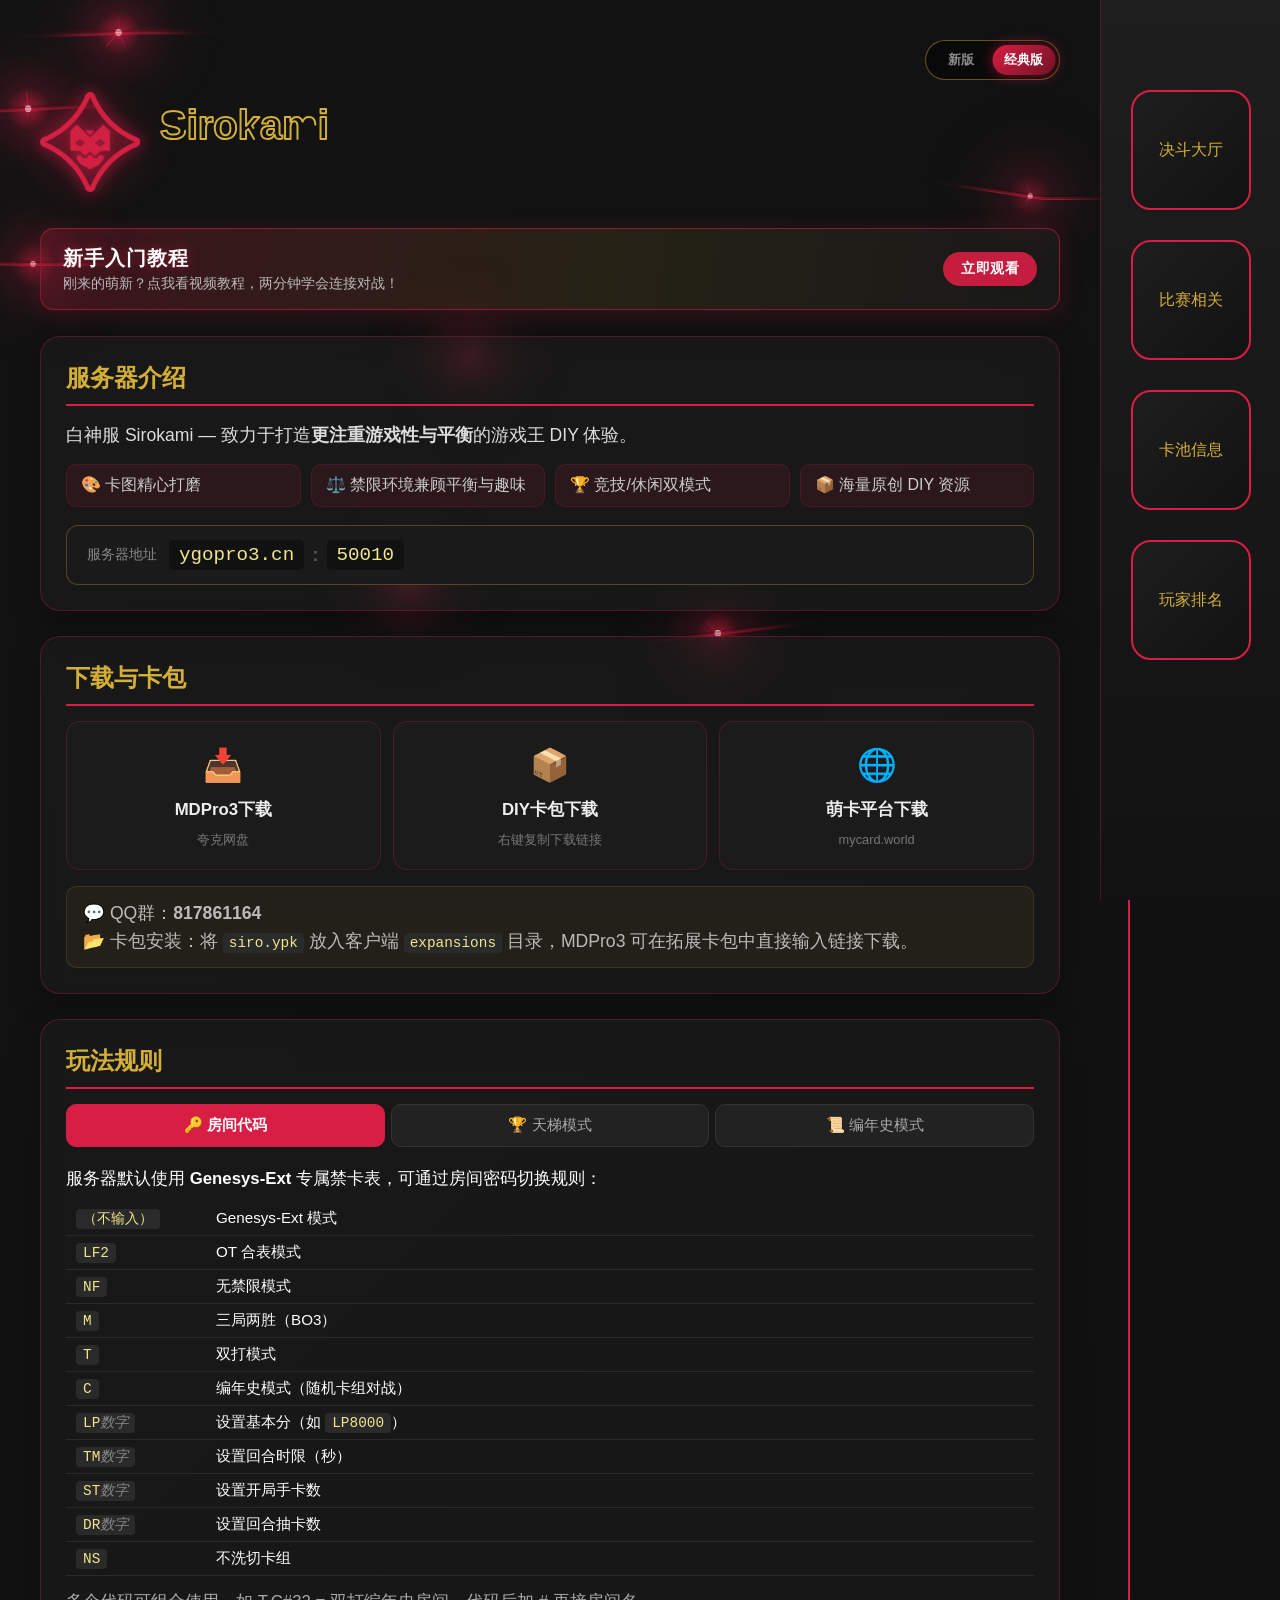
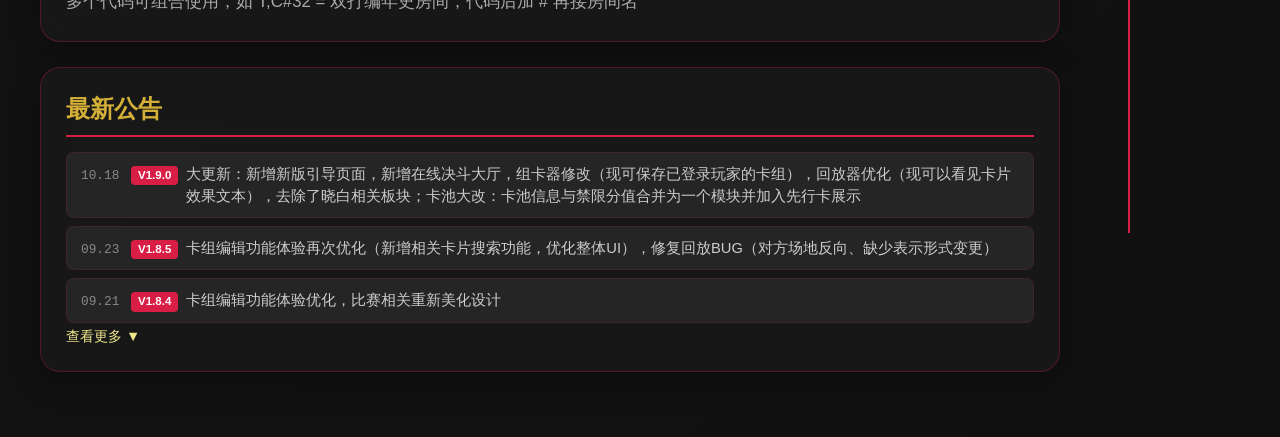
==== index.html @ faa7c717 "fix(新版官网): 手机端「组卡」回到骰子5的正中间 + 关闭组卡模式回到上一页 + 电脑端组卡画面错位 ① 手机端骰子5（css/next.css）    旧规则在 ≤768px 把布局改成 2×" ====
<!DOCTYPE html>
<html lang="zh-CN">
<head>
    <meta charset="UTF-8">
    <meta name="viewport" content="width=device-width, initial-scale=1.0">
    <title>白神服Sirokami - 游戏王DIY服务器</title>
    <link rel="icon" href="favicon.ico">
    <link rel="stylesheet" href="css/style.css?v=20261022j" id="css-style">
    <link rel="stylesheet" href="css/card-pool-info.css?v=20261023k" id="css-card-pool" media="not all">
    <link rel="stylesheet" href="css/eight-decks.css?v=20261001a" id="css-eight-decks" media="not all">
    <link rel="stylesheet" href="css/xiaobairenshe.css" id="css-xiaobai" media="not all">
    <link rel="stylesheet" href="css/new-cards.css" id="css-new-cards" media="not all">
    <link rel="stylesheet" href="css/player-ranking.css?v=20261013c" id="css-player-ranking" media="not all">
    <link rel="stylesheet" href="css/live-duels.css?v=20260920v" id="css-live-duels" media="not all">
    <link rel="stylesheet" href="css/deck-viewer.css?v=20260903a" id="css-deck-viewer">
    <link rel="stylesheet" href="css/deck-community.css?v=20260903a" id="css-deck-community" media="not all">
    <link rel="stylesheet" href="css/chronicle-decks.css?v=20260920a" id="css-chronicle-decks">
    <link rel="stylesheet" href="css/replay-viewer.css?v=20261004i" id="css-replay-viewer">
    <link rel="stylesheet" href="css/ygocdb-search.css?v=20261022i" id="css-ygocdb" media="not all">
    <style>
        body.loading {
            visibility: hidden;
        }
    </style>
    <!-- 登录/注册弹窗（套用决斗页 duel.html 那一套：登录 ⇄ 注册 两个视图 ✓）
         样式前缀加 #glModalOverlay 作用域，避免影响首页其它地方 ✓ -->
    <style>
    #glModalOverlay #glBody .de-title { font-size: 1.15rem; font-weight: 800; letter-spacing: 1px; margin-bottom: 4px;
      background: linear-gradient(135deg,#D4AF37,#FFD700); -webkit-background-clip: text; background-clip: text; color: transparent; }
    #glModalOverlay #glBody .de-sub { font-size: .78rem; color: #8d8d96; margin-bottom: 18px; }
    #glModalOverlay #glBody .de-field { margin-bottom: 12px; }
    #glModalOverlay #glBody .de-field label { display: block; font-size: .78rem; color: #a9a9b3; margin-bottom: 5px; }
    #glModalOverlay #glBody .de-field input { width: 100%; box-sizing: border-box; padding: 10px 12px; border-radius: 8px;
      border: 1px solid rgba(255,255,255,.14); background: rgba(255,255,255,.05); color: #f2eee6; font-size: .92rem; }
    #glModalOverlay #glBody .de-field input:focus { outline: none; border-color: rgba(212,175,55,.6); }
    #glModalOverlay #glBody .de-btn { width: 100%; padding: 11px 14px; border-radius: 8px; border: none; cursor: pointer;
      font-size: .95rem; font-weight: 700; letter-spacing: 1px; background: linear-gradient(135deg,#D4AF37,#FFD700); color: #1a1a2e; }
    #glModalOverlay #glBody .de-btn:disabled { opacity: .5; cursor: not-allowed; }
    #glModalOverlay #glBody .de-msg { min-height: 18px; font-size: .78rem; color: #ff9aa8; margin-top: 8px; }
    #glModalOverlay #glBody .de-msg.ok { color: #8ee6a8; }
    #glModalOverlay #glBody .de-foot { margin-top: 14px; font-size: .75rem; color: #7d7d86; text-align: center; }
    #glModalOverlay #glBody .de-foot a { color: #9ec4f0; text-decoration: none; cursor: pointer; }
    
/* ── 旧回放弹窗：手机端控制栏不横向溢出（用户反馈：进度条/按钮被切掉）──
   实测 #rpExternalBar 宽 551px，而弹窗只有 378px → 右边「下一步/加速」看不见 ✗
   改法：进度条单独一行通栏，其余（进度文字 + 上一步/播放/下一步/加速）留在原来那栏 ✓
   注：#rpExternalBar 由 js/replay-viewer.js 注入到 .replay-input-bar 里，所以两处都要放开换行 */
@media (max-width: 860px), (orientation: portrait) {
  html body .replay-input-bar { flex-wrap: wrap !important; row-gap: 6px !important; }
  html body #rpExternalBar {
    flex-wrap: wrap !important;
    width: 100% !important;
    min-width: 0 !important;
    margin-left: 0 !important;
    gap: 6px !important;
    justify-content: flex-end !important;
  }
/* rpExtPrev 推到右侧：让 4 个按钮靠右、进度条独占下一行且通栏 */
  html body #rpExternalBar { justify-content: flex-start !important; }
  html body #rpExternalBar #rpExtPrev { margin-left: auto !important; }
  html body #rpExternalBar #rpExtSeek { flex: 0 0 100% !important; width: 100% !important; min-width: 100% !important; }
  /* ⚠ 进度条还要解掉 .replay-input-bar input 的 max-width:80vw（=312px @390）
     → 不然 flex-basis 100% 也会被卡在 312，右边空一截 ✗ */
  html body #rpExternalBar #rpExtSeek { flex: 1 1 100% !important; max-width: none !important; }
  html body #rpExternalBar #rpExtInfo { order: 0 !important; margin-right: auto !important; font-size: 12px !important; min-width: 0 !important; }
  html body #rpExternalBar .rp-ext-btn { padding: 6px 11px !important; font-size: 12.5px !important; }
  html body #rpExternalBar #rpExtSeek {
    order: 9 !important;
    flex: 0 0 100% !important;
    width: 100% !important;
    min-width: 0 !important;
    margin: 0 !important;
  }
}

/* 更窄的手机（≤480px）：进度文字让位，保证 4 个按钮能在一行排完 */
@media (max-width: 480px) {
  html body #rpExternalBar #rpExtInfo { display: none !important; }
  html body #rpExternalBar .rp-ext-btn { padding: 6px 9px !important; font-size: 12px !important; }
}
</style>
</head>
<body class="loading">
    <canvas id="bgCanvas"></canvas>

    <!-- ═══════════════════════════════════════════════════════
         INTRO 黑屏遮罩（仅桌面端，动画结束后移除）
         ═══════════════════════════════════════════════════════ -->
    <div id="intro-overlay"></div>

    <!-- ═══════════════════════════════════════════════════════
         SECTION: 主页
         ═══════════════════════════════════════════════════════ -->
    <section id="section-main" class="content-section active">
        <div class="main-content">
            <!-- 版本切换滑块（与新版 next.html 右上角「新版/经典版」完全同款、同顺序）
                 新版页：新版(高亮=当前) | 经典版(可点)
                 本页　：新版(可点 → next.html) | 经典版(高亮=当前)，滑块靠右 -->
            <div class="ver-switch-bar">
                <div class="nx-version" data-v="classic" role="tablist" aria-label="界面版本">
                    <span class="nx-version-thumb"></span>
                    <a class="nx-version-btn" href="next.html" role="tab" title="切换到新版引导页面">新版</a>
                    <span class="nx-version-btn is-active" role="tab" aria-selected="true">经典版</span>
                </div>
            </div>

            <div class="logo-container">
                <img src="logo.png" class="logo-img" alt="LOGO" loading="lazy">
                <div class="server-title">
                    <h1>Sirokami</h1>
                    <p>欢迎在此享受真正的游戏王决斗</p>
                </div>
            </div>

            <!-- 新手入门教程 醒目入口 -->
            <a class="tutorial-banner" href="https://www.bilibili.com/video/BV1SaTn64EuS" target="_blank" rel="noopener">
                <span class="tutorial-body">
                    <span class="tutorial-title">新手入门教程</span>
                    <span class="tutorial-sub">刚来的萌新？点我看视频教程，两分钟学会连接对战！</span>
                </span>
                <span class="tutorial-go">立即观看</span>
            </a>

            <div class="section">
                <h2>服务器介绍</h2>
                <p class="server-desc">
                    白神服 Sirokami — 致力于打造<strong>更注重游戏性与平衡</strong>的游戏王 DIY 体验。
                </p>
                <div class="server-features">
                    <div class="feature-item">🎨 卡图精心打磨</div>
                    <div class="feature-item">⚖️ 禁限环境兼顾平衡与趣味</div>
                    <div class="feature-item">🏆 竞技/休闲双模式</div>
                    <div class="feature-item">📦 海量原创 DIY 资源</div>
                </div>
                <div class="server-address">
                    <span class="addr-label">服务器地址</span>
                    <code>ygopro3.cn</code>
                    <span class="addr-sep">:</span>
                    <code>50010</code>
                </div>
            </div>

            <div class="section">
                <h2 id="sec-download">下载与卡包</h2>
                <div class="download-grid">
                    <a href="https://pan.quark.cn/s/ca2e4e7a8c63#/list/share" class="download-card" target="_blank">
                        <span class="download-icon">📥</span>
                        <span class="download-title">MDPro3下载</span>
                        <span class="download-hint">夸克网盘</span>
                    </a>
                    <a href="https://api.ygopro3.cn/file/siro.ypk" class="download-card" target="_blank">
                        <span class="download-icon">📦</span>
                        <span class="download-title">DIY卡包下载</span>
                        <span class="download-hint">右键复制下载链接</span>
                    </a>
                    <a href="https://mycard.world/" class="download-card" target="_blank">
                        <span class="download-icon">🌐</span>
                        <span class="download-title">萌卡平台下载</span>
                        <span class="download-hint">mycard.world</span>
                    </a>
                </div>
                <div class="download-install">
                    <p>💬 QQ群：<strong>817861164</strong></p>
                    <p>📂 卡包安装：将 <code>siro.ypk</code> 放入客户端 <code>expansions</code> 目录，MDPro3 可在拓展卡包中直接输入链接下载。</p>
                </div>
            </div>

            <div class="section">
                <h2>玩法规则</h2>
                <div class="rules-tabs">
                    <button class="rules-tab active" data-tab="tab-roomcode">🔑 房间代码</button>
                    <button class="rules-tab" data-tab="tab-ladder">🏆 天梯模式</button>
                    <button class="rules-tab" data-tab="tab-chronicle">📜 编年史模式</button>
                </div>

                <!-- 房间代码 -->
                <div class="rules-panel active" id="tab-roomcode">
                    <p>服务器默认使用 <strong>Genesys-Ext</strong> 专属禁卡表，可通过房间密码切换规则：</p>
                    <table class="code-table">
                        <tr><td><code>（不输入）</code></td><td>Genesys-Ext 模式</td></tr>
                        <tr><td><code>LF2</code></td><td>OT 合表模式</td></tr>
                        <tr><td><code>NF</code></td><td>无禁限模式</td></tr>
                        <tr><td><code>M</code></td><td>三局两胜（BO3）</td></tr>
                        <tr><td><code>T</code></td><td>双打模式</td></tr>
                        <tr><td><code>C</code></td><td>编年史模式（随机卡组对战）</td></tr>
                        <tr><td><code>LP<span class="param">数字</span></code></td><td>设置基本分（如 <code>LP8000</code>）</td></tr>
                        <tr><td><code>TM<span class="param">数字</span></code></td><td>设置回合时限（秒）</td></tr>
                        <tr><td><code>ST<span class="param">数字</span></code></td><td>设置开局手卡数</td></tr>
                        <tr><td><code>DR<span class="param">数字</span></code></td><td>设置回合抽卡数</td></tr>
                        <tr><td><code>NS</code></td><td>不洗切卡组</td></tr>
                    </table>
                    <p style="margin-top:12px;color:#aaa;">多个代码可组合使用，如 <code>T,C#32</code> = 双打编年史房间，代码后加 <code>#</code> 再接房间名</p>
                </div>

                <!-- 天梯模式 -->
                <div class="rules-panel" id="tab-ladder">
                    <p><strong>怎么玩</strong>：进 <code>M#</code> 房或随机天梯房，双方登录官网账号即自动开赛</p>
                    <p><strong>计分</strong>：胜 <strong>+10</strong>（对手分高最多再 +5）、平 <strong>+5</strong>、负 <strong>+0</strong>、每日首胜 <strong>+2</strong>；需双方已登录、非同一账号 / 同 IP 才计分</p>
                    <p><strong>投降</strong>：当天第 N 次投降扣 N 分（最多 -10），次日重置</p>
                    <p><strong>上榜</strong>：打完 5 场定级赛即可进榜；段位按活跃玩家百分比（巅峰 / 大师 8% / 钻石 18% / 黄金 35% / 白银 60%）；每赛季积分 ≥150 可投稿 DIY</p>
                    <p>房间内指令：</p>
                    <table class="code-table">
                        <tr><td><code>/register 用户名 密码 显示名</code></td><td>注册新账号（首次）</td></tr>
                        <tr><td><code>/login 用户名 密码</code></td><td>登录已有账号</td></tr>
                        <tr><td><code>/rating</code></td><td>查看自己积分</td></tr>
                        <tr><td><code>/rating 玩家名</code></td><td>查看指定玩家积分</td></tr>
                        <tr><td><code>/ladder</code></td><td>查看天梯排行榜</td></tr>
                        <tr><td><code>/winnerdeck 玩家名</code></td><td>查看该玩家天梯胜者卡组</td></tr>
                    </table>
                </div>

                <!-- C模式·编年史 -->
                <div class="rules-panel" id="tab-chronicle">
                    <p>房间代码 <code>C</code>，服务器为双方<strong>随机分配卡组</strong>，展开公平的即兴对决</p>
                    <p>🎴 双方各获得<strong>不同</strong>的随机卡组，就位后<strong>直接开始</strong>对战</p>
                    <p>📊 每张卡片设有<strong>分值</strong>，卡组总分 ≤ 100 分，确保对局相对平衡</p>
                    <p>📚 卡组池由策划组<strong>精心挑选</strong>，持续更新中，欢迎投稿</p>
                    <div class="chronicle-decks-box">
                        <button class="chronicle-decks-open" id="chronicleDecksOpen" type="button">卡组列表</button>
                    </div>
                </div>
            </div>

            <div class="section">
                <h2>最新公告</h2>
                <div class="announcement-box">
                    <div class="announcement-item"><span class="ann-date">10.18</span><span class="ann-badge">V1.9.0</span><span class="ann-text">大更新：新增新版引导页面，新增在线决斗大厅，组卡器修改（现可保存已登录玩家的卡组），回放器优化（现可以看见卡片效果文本），去除了晓白相关板块；卡池大改：卡池信息与禁限分值合并为一个模块并加入先行卡展示</span></div>
                    <div class="announcement-item"><span class="ann-date">09.23</span><span class="ann-badge">V1.8.5</span><span class="ann-text">卡组编辑功能体验再次优化（新增相关卡片搜索功能，优化整体UI），修复回放BUG（对方场地反向、缺少表示形式变更）</span></div>
                    <div class="announcement-item"><span class="ann-date">09.21</span><span class="ann-badge">V1.8.4</span><span class="ann-text">卡组编辑功能体验优化，比赛相关重新美化设计</span></div>
                    <div class="announcement-item"><span class="ann-date">09.20</span><span class="ann-badge">V1.8.3</span><span class="ann-text">编年史卡组池界面美化（按首字母分组排列并可一键定位、支持搜索卡组名、投稿卡组突出显示卡组名）</span></div>
                    <div class="announcement-item"><span class="ann-date">09.20</span><span class="ann-badge">V1.8.2</span><span class="ann-text">回放功能优化（修复守备显示，优化卡牌移动显示，新增攻守数值，新增召唤法独立动画，新增攻击特效）</span></div>
                    <div class="announcement-item"><span class="ann-date">09.09</span><span class="ann-badge">V1.8.1</span><span class="ann-text">回放体验更新：修复部分回放里双方名字左右显示反了、回放窗口偶尔样式错乱；新增回合数显示、被打时画面闪红与伤害数字（如 -3000）、盖放陷阱发动会自动翻开、召唤光环、攻击箭头提示（打玩家时箭头指向对方手卡）</span></div>
                    <div class="announcement-item"><span class="ann-date">09.09</span><span class="ann-badge">V1.8.0</span><span class="ann-text">回放系统上线：天梯/对战记录的回放码旁新增「▶ 回放」按钮，点击直接弹窗播放整场对局——完整场地还原（怪兽/魔陷/手牌/墓地/卡组/额外卡组/除外/共用额外怪兽区）、全程动画（移动滑行、召唤光环、发效果闪光、翻开盖卡、破坏粒子、受伤闪红、阶段横幅、攻击箭头标记）、对局日志与播放控制（暂停/倍速/进度条）</span></div>
                    <div class="announcement-item"><span class="ann-date">09.05</span><span class="ann-badge">V1.7.3</span><span class="ann-text">官网新增组卡模式（卡池信息页），筛选分值（-1 筛禁卡）；修复卡池信息页统计，卡片数量仅计 DIY 卡并随搜索/筛选实时更新</span></div>
                    <div class="announcement-item"><span class="ann-date">09.03</span><span class="ann-badge">V1.7.2</span><span class="ann-text">主页新增教程视频入口，优化个人主页，新增卡组总分展示，玩家排名可点击查看对局记录</span></div>
                    <div class="announcement-item"><span class="ann-date">09.01</span><span class="ann-badge">V1.7.1</span><span class="ann-text">编年史模式新增「卡组列表」；个人中心可自选称号展示；卡池信息新增官方卡查询，支持译名切换；卡组悬停可查看官方卡效果</span></div>
                    <div class="announcement-item"><span class="ann-date">08.07</span><span class="ann-badge">V1.7.0</span><span class="ann-text">玩家论坛上线：四大分区（休闲杂谈/卡片反馈/卡组分享/答疑解忧），支持卡组嵌入+卡片嵌入+表情包，账号登录系统（注册在游戏内），个人中心（修改头像/显示名/我的发帖），全局搜索/标签/浏览量/置顶/点赞</span></div>
                    <div class="announcement-item"><span class="ann-date">08.06</span><span class="ann-badge">V1.6.2</span><span class="ann-text">全局卡组查看器：桌面端拖拽 .ydk 文件 / 粘贴卡组码即可查看卡组详情，手机端识别剪贴板卡组码，胜者卡组新增一键下载 .ydk 文件</span></div>
                    <div class="announcement-item"><span class="ann-date">08.03</span><span class="ann-badge">V1.6.1</span><span class="ann-text">天梯卡组禁限分数角标 + DIY角标，卡图悬停/触摸显示效果文本，卡池筛选补充装备魔法，修复异画卡分数不显示，移动端适配</span></div>
                    <div class="announcement-item"><span class="ann-date">07.20</span><span class="ann-badge">V1.6.0</span><span class="ann-text">主站首页大更新：服务器介绍/下载卡片重设计，玩法规则三 Tab 切换（房间代码·天梯模式·编年史模式），公告板时间线卡片化，CDB 数据 gzip 压缩加载加速</span></div>
                    <div class="announcement-item"><span class="ann-date">07.08</span><span class="ann-badge">V1.5.0</span><span class="ann-text">主站「服务器对局」上线，可实时查看当前所有对局（房间号/玩家/LP/卡组），管理员支持全服喊话、死三倒计时、关闭房间，修复ChallongeJoinHandler导致第二人进房变观战的bug</span></div>
                    <div class="announcement-item"><span class="ann-date">07.05</span><span class="ann-badge">V1.4.0</span><span class="ann-text">D#比赛房落地，对接Tabulator排表系统，主站「比赛相关」板块上线（支持单淘/瑞士轮对阵图与实时排名），ELO积分系统重构</span></div>
                    <div class="announcement-item"><span class="ann-date">06.29</span><span class="ann-badge">V1.3.2</span><span class="ann-text">新卡列表最新一期卡图叠加logo标记，灵摆卡自动识别偏移</span></div>
                    <div class="announcement-item"><span class="ann-date">06.25</span><span class="ann-badge">V1.3.1</span><span class="ann-text">天梯胜者卡组查询，卡片使用率胜率统计，同名异画卡数据合并，手机端适配优化</span></div>
                    <div class="announcement-item"><span class="ann-date">06.25</span><span class="ann-badge">V1.3.0</span><span class="ann-text">新增账号登录系统，M#比赛房ELO天梯积分制，主站「玩家排名」板块上线</span></div>
                    <div class="announcement-item"><span class="ann-date">06.22</span><span class="ann-badge">V1.2.0</span><span class="ann-text">移动端全面优化（布局/性能/交互），桌面端新增入场动画，卡包部署流程改进</span></div>
                    <div class="announcement-item"><span class="ann-date">06.10</span><span class="ann-badge">V1.1.1</span><span class="ann-text">UI美化，滑动优化，卡池内新增新卡列表</span></div>
                    <div class="announcement-item"><span class="ann-date">06.09</span><span class="ann-badge">V1.1.0</span><span class="ann-text">优化整体框架，"主轴评分"替换为"晓白相关"</span></div>
                    <div class="announcement-item"><span class="ann-date">05.14</span><span class="ann-badge">V1.0.6</span><span class="ann-text">优化主页样式，优化卡池信息加载逻辑</span></div>
                    <div class="announcement-item"><span class="ann-date">05.12</span><span class="ann-badge">V1.0.5</span><span class="ann-text">完全优化卡池信息页面</span></div>
                    <div class="announcement-item"><span class="ann-date">05.11</span><span class="ann-badge">V1.0.4</span><span class="ann-text">修复连接怪兽守备力显示错误</span></div>
                    <div class="announcement-item"><span class="ann-date">05.11</span><span class="ann-badge">V1.0.3</span><span class="ann-text">修复"？"攻守时显示错误</span></div>
                    <div class="announcement-item"><span class="ann-date">05.08</span><span class="ann-badge">V1.0.2</span><span class="ann-text">新增卡池展示</span></div>
                    <div class="announcement-item"><span class="ann-date">04.25</span><span class="ann-badge">V1.0.1</span><span class="ann-text">新增禁卡表去重，不再显示重复卡</span></div>
                    <div class="announcement-item"><span class="ann-date">04.22</span><span class="ann-badge">V1.0.0</span><span class="ann-text">白神服 Sirokami 正式上线</span></div>
                </div>
                <div class="announcement-toggle">查看更多 ▼</div>
                <div class="announcement-close">收起 ▲</div>
            </div>
        </div>

        <!-- 编年史卡组列表弹窗 -->
        <div class="chronicle-overlay" id="chronicleOverlay">
            <div class="chronicle-modal">
                <button class="chronicle-close" id="chronicleModalClose" title="关闭">×</button>
                <h2>📚 编年史卡组池</h2>
                <div class="chronicle-modal-body" id="chronicleModalBody"><div class="loading-hint">加载中...</div></div>
            </div>
        </div>
    </section>


    <!-- ═══════════════════════════════════════════════════════
         SECTION: 卡池信息
         ═══════════════════════════════════════════════════════ -->
    <section id="section-card-pool" class="content-section">
        <button class="back-btn" onclick="showSection('section-main')">← 返回主页</button>
        <div class="title">🎴 卡池信息 <span class="pool-title-sub">DIY · 先行 · 官方 全卡池</span></div>

        <!-- 来源筛选（不选「全部」以外就是只看该来源）+ 排序 + 官方译名查询
             ⚠ 原来这里是「DIY 卡池 / 官方卡查询」两个模式按钮（两个池子来回切），
                现在合成一个池子，官方/先行只作为「来源」筛选条件 ✓ -->
        <div class="pool-topbar">
            <div class="pool-source-bar">
                <span class="pool-source-label">来源</span>
                <div class="pool-mode-switch" id="poolSourceSwitch">
                    <button class="pool-mode-btn active" data-src="all" title="三种来源一起显示">全部</button>
                    <button class="pool-mode-btn" data-src="diy" title="白神服原创 DIY 卡">🎴 DIY</button>
                    <button class="pool-mode-btn" data-src="pre" title="官方还没正式出的先行卡（已正式出过的先行版会自动隐藏，只保留官方版）">🆕 先行</button>
                    <button class="pool-mode-btn" data-src="ocg" title="官方卡表（OCG/TCG）">📘 官方</button>
                </div>
            </div>
            <div class="pool-topbar-right">
                <label class="pool-sort-wrap">排序
                    <select id="poolSort">
                        <option value="default">默认（类型/等级）</option>
                        <option value="scoreDesc">分值 高→低</option>
                        <option value="scoreAsc">分值 低→高</option>
                        <option value="atkDesc">攻击力 高→低</option>
                        <option value="levelDesc">等级 高→低</option>
                        <option value="idAsc">卡号 小→大</option>
                    </select>
                </label>
                <button class="pool-ygocdb-btn" id="poolYgocdbBtn" title="查官方卡的多套译名（数据来源：百鸽 ygocdb）">🔍 官方译名查询</button>
            </div>
        </div>

        <!-- 组卡模式入口（独立按钮，开启后进入三栏布局） -->
        <div class="deck-builder-top">
            <button class="deck-builder-toggle" id="deckBuilderToggle">🛠 组卡模式</button>
        </div>

        <!-- ═══ 组卡模式三栏布局（全屏重排，开启时显示）═══ -->
        <div class="db-layout" id="dbLayout" style="display:none;">
            <!-- 左栏：点卡详情 + 加入按钮 -->
            <div class="db-col db-col-left">
                <div class="db-panel db-detail-panel">
                    <div class="db-panel-title">📖 卡片详情</div>
                    <div class="db-detail-body" id="dbDetailBody">
                        <div class="db-detail-empty">点击右侧卡片查看详情<br><br>点击下方按钮加入卡组</div>
                    </div>
                </div>
            </div>

            <!-- 中栏：卡组编辑（复用 deckBuilderPanel） -->
            <div class="db-col db-col-mid">
                <div class="deck-builder-panel" id="deckBuilderPanel">
                    <div class="db-header">
                        <div class="db-title">🛠 我的卡组</div>
                        <div class="db-actions">
                            <span class="db-score" id="dbScore">总分：0/100</span>
                            <button class="db-btn db-btn-gold" id="dbHighScore" title="高亮卡组中 8 分及以上的卡">查询高分卡</button>
                            <button class="db-btn" id="dbSort">排序</button>
                            <button class="db-btn" id="dbImport">导入</button>
                            <button class="db-btn" id="dbCopy">复制</button>
                            <button class="db-btn" id="dbDownload">下载 ydk</button>
                            <button class="db-btn db-btn-gold" id="dbSaveCloud" title="把当前卡组保存到你的账号（服务器），换电脑/手机也在">☁ 保存到账号</button>
                            <button class="db-btn" id="dbLoadCloud" title="读取账号里保存的卡组">☁ 读取账号卡组</button>
                            <button class="db-btn db-danger" id="dbDelCloud" title="删除账号里保存的卡组">删除</button>
                            <button class="db-btn db-danger" id="dbClear" title="清空卡组">清空</button>
                        </div>
                    </div>
                    <div class="db-section" id="dbMain">
                        <div class="db-section-title">主卡组 <span class="db-count" id="dbMainCount">0</span>/60</div>
                        <div class="db-cards" id="dbMainCards"></div>
                    </div>
                    <div class="db-section" id="dbExtra">
                        <div class="db-section-title">额外卡组 <span class="db-count" id="dbExtraCount">0</span>/15</div>
                        <div class="db-cards" id="dbExtraCards"></div>
                    </div>
                    <div class="db-section" id="dbSide">
                        <div class="db-section-title">副卡组 <span class="db-count" id="dbSideCount">0</span>/15</div>
                        <div class="db-cards" id="dbSideCards"></div>
                    </div>
                </div>
            </div>

            <!-- 右栏：搜卡（搜索 + 卡图网格，一行5张滚动） -->
            <div class="db-col db-col-right">
                <div class="db-panel db-search-panel">
                    <div class="db-panel-title">🔎 搜卡</div>
                    <div class="db-search-box">
                        <input type="text" class="db-search-input" id="dbSearchInput"
                            placeholder="搜索卡名 / ID / 效果..." autocomplete="off">
                        <div class="db-filter-toggle-row">
                            <button class="db-filter-toggle" id="dbFilterToggle">⚙ 筛选 <span class="db-filter-count" id="dbFilterCount"></span></button>
                            <button class="db-common-btn" id="dbCommonBtn" type="button" title="只看常用卡（手坑/泛用魔法陷阱等）">★ 常用卡</button>
                            <button class="db-filter-clear" id="dbFilterClear" title="清空全部筛选与「相关卡片」">清空</button>
                        </div>
                        <div class="db-adv-filters" id="dbAdvFilters">
                            <div class="db-af-group db-af-wide">
                                <div class="db-af-label">类型</div>
                                <div class="db-af-chips" id="dbFilterTypes"></div>
                            </div>
                            <div class="db-af-group db-af-wide">
                                <div class="db-af-label">怪兽</div>
                                <div class="db-af-chips" id="dbFilterMonsterSub"></div>
                            </div>
                            <div class="db-af-group db-af-wide">
                                <div class="db-af-label">魔法</div>
                                <div class="db-af-chips" id="dbFilterSpellSub"></div>
                            </div>
                            <div class="db-af-group db-af-wide">
                                <div class="db-af-label">陷阱</div>
                                <div class="db-af-chips" id="dbFilterTrapSub"></div>
                            </div>
                            <div class="db-af-group">
                                <div class="db-af-label">星级</div>
                                <input type="number" class="db-af-input" id="dbFLevelMin" placeholder="最小" min="0" max="13">
                                <span class="db-af-sep">~</span>
                                <input type="number" class="db-af-input" id="dbFLevelMax" placeholder="最大" min="0" max="13">
                            </div>
                            <div class="db-af-group">
                                <div class="db-af-label">攻击力</div>
                                <input type="number" class="db-af-input" id="dbFAtkMin" placeholder="最小">
                                <span class="db-af-sep">~</span>
                                <input type="number" class="db-af-input" id="dbFAtkMax" placeholder="最大">
                            </div>
                            <div class="db-af-group">
                                <div class="db-af-label">守备力</div>
                                <input type="number" class="db-af-input" id="dbFDefMin" placeholder="最小">
                                <span class="db-af-sep">~</span>
                                <input type="number" class="db-af-input" id="dbFDefMax" placeholder="最大">
                            </div>
                            <div class="db-af-group">
                                <div class="db-af-label">分值</div>
                                <input type="number" class="db-af-input" id="dbFScoreMin" placeholder="最小">
                                <span class="db-af-sep">~</span>
                                <input type="number" class="db-af-input" id="dbFScoreMax" placeholder="最大">
                                <span class="db-af-hint">-1 = 禁卡</span>
                            </div>
                            <div class="db-af-group db-af-wide">
                                <div class="db-af-label">属性</div>
                                <div class="db-af-chips" id="dbFilterAttr"></div>
                            </div>
                            <div class="db-af-group db-af-wide">
                                <div class="db-af-label">种族</div>
                                <div class="db-af-chips" id="dbFilterRace"></div>
                            </div>
                        </div>
                    </div>
                    <div class="db-grid-wrap">
                        <div class="db-grid" id="dbGrid"></div>
                        <div class="db-grid-tip" id="dbGridTip"></div>
                    </div>
                </div>
            </div>
        </div>

        <!-- 官方卡译名选择：已移入「🔍 官方译名查询」弹窗内（见 js/ygocdb-search.js） -->

        <div class="stats" id="stats" style="display:none">
            <div class="stat-item">总卡牌数 <div class="num" id="total">0</div></div>
            <div class="stat-item">怪兽卡 <div class="num" id="monster">0</div></div>
            <div class="stat-item">魔法卡 <div class="num" id="totalSpell">0</div></div>
            <div class="stat-item">陷阱卡 <div class="num" id="totalTrap">0</div></div>
        </div>

        <div class="search-filter-container" style="display:none">
            <div class="search-wrapper">
                <input type="text" class="search" id="search" placeholder="搜索卡名 / ID / 效果...">
            </div>
            <div class="multi-filter-group">
                <div class="filter-collapse-item">
                    <div class="filter-collapse-header">卡片种类</div>
                    <div class="filter-collapse-content">
                        <div id="filterTypeContainer" class="filter-row"></div>
                    </div>
                </div>
                <div class="filter-collapse-item">
                    <div class="filter-collapse-header">属性</div>
                    <div class="filter-collapse-content">
                        <div id="filterAttributeContainer" class="filter-row"></div>
                    </div>
                </div>
                <div class="filter-collapse-item">
                    <div class="filter-collapse-header">种族</div>
                    <div class="filter-collapse-content">
                        <div id="filterRaceContainer" class="filter-row"></div>
                    </div>
                </div>
                <div class="filter-collapse-item">
                    <div class="filter-collapse-header">等级/攻防</div>
                    <div class="filter-collapse-content">
                        <div class="range-filter-group">
                            <div class="range-item">
                                <label>等级</label>
                                <input type="number" min="0" id="levelMin" placeholder="最低">
                                <span>~</span>
                                <input type="number" min="0" id="levelMax" placeholder="最高">
                            </div>
                            <div class="range-item">
                                <label>攻击力</label>
                                <input type="number" min="-2" id="atkMin" placeholder="最低">
                                <span>~</span>
                                <input type="number" min="-2" id="atkMax" placeholder="最高">
                            </div>
                            <div class="range-item">
                                <label>守备力</label>
                                <input type="number" min="-2" id="defMin" placeholder="最低">
                                <span>~</span>
                                <input type="number" min="-2" id="defMax" placeholder="最高">
                            </div>
                        </div>
                    </div>
                </div>
                <div class="filter-collapse-item">
                    <div class="filter-collapse-header">禁限规制</div>
                    <div class="filter-collapse-content">
                        <div id="filterLimitContainer" class="filter-row"></div>
                        <div class="pool-filter-hint">不选 = 不限（含卡池外的卡）；「禁」= 禁止使用</div>
                    </div>
                </div>
                <div class="filter-collapse-item">
                    <div class="filter-collapse-header">分值（Genesys）</div>
                    <div class="filter-collapse-content">
                        <div class="range-filter-group">
                            <div class="range-item">
                                <label>分值</label>
                                <input type="number" min="0" id="scoreMin" placeholder="最低">
                                <span>~</span>
                                <input type="number" min="0" id="scoreMax" placeholder="最高">
                            </div>
                        </div>
                    </div>
                </div>
                <button class="reset-filter-btn" id="resetFilterBtn">重置所有筛选</button>
            </div>
        </div>

        <div id="cardContainer" class="card-grid">
            <div class="loading-tip">正在加载卡牌数据，请稍候...</div>
        </div>

        <div id="pagination" style="display:none;"></div>
    </section>

    <!-- ═══════════════════════════════════════════════════════
         SECTION: 八强卡组
         ═══════════════════════════════════════════════════════ -->
    <section id="section-eight-decks" class="content-section">
        <button class="back-btn" onclick="showSection('section-main')">← 返回主页</button>

        <!-- 右上角：原八强卡组入口按钮（仿新卡列表 placement） -->
        <button class="old-decks-trigger" id="oldDecksTrigger" title="历届八强">📋 历届八强</button>
        <!-- 右上角：服务器对局（仿新卡列表 placement） -->
        <button class="live-duels-trigger" id="liveDuelsTrigger">⚡ 当前对局</button>

        <h1 class="page-title">比赛相关</h1>
        <div class="red-line"></div>

        <!-- 赛事切换滑块：左=瑞士轮，右=淘汰赛 -->
        <div class="tourney-switch" id="tourneySwitch">
            <span class="tourney-switch-thumb" id="tourneyThumb"></span>
            <button class="tourney-switch-btn is-active" type="button" data-slot="swiss">瑞士轮</button>
            <button class="tourney-switch-btn" type="button" data-slot="elim">淘汰赛</button>
        </div>

        <!-- 比赛信息栏 -->
        <div id="tournamentHeader" class="tournament-header" style="display:none;">
            <span id="tourneyName"></span>
            <span id="tourneyRule" class="badge rule-badge"></span>
            <span id="tourneyStatus" class="badge status-badge"></span>
        </div>

        <!-- 主体：比赛数据动态渲染 -->
        <div class="tournament-main" id="tournamentMain">
            <div class="loading-hint">加载比赛数据中...</div>
        </div>

        <!-- 原八强卡组 modal（点击右上角按钮打开） -->
        <div class="old-decks-overlay" id="oldDecksOverlay">
            <div class="old-decks-modal" id="oldDecksModal">
                <!-- 顶部吸顶栏：筛选(左) + 关闭(右)，同一高度对齐 -->
                <div class="old-decks-topbar">
                    <button class="old-decks-close filter-float-btn" id="filterFloatBtn" title="筛选赛事">☰</button>
                    <h2>历届八强</h2>
                    <button class="old-decks-close" id="oldDecksClose" title="关闭">×</button>
                </div>
                <div class="old-decks-body">
                    <div class="filter-panel old-filter-panel">
                        <h3>赛事列表</h3>
                        <div id="buttonContainer"></div>
                    </div>
                    <div class="container old-container" id="oldContainer">加载中...</div>
                </div>
                <div class="filter-mask" id="filterMask"></div>
                <div class="filter-popup" id="filterPopup">
                    <button class="filter-close-btn" id="filterCloseBtn">×</button>
                    <h3>赛事列表</h3>
                    <div id="popupButtonContainer"></div>
                </div>
            </div>
        </div>
        <!-- 服务器对局（点击右上角按钮打开） -->
        <div class="live-duels-overlay" id="liveDuelsOverlay">
            <div class="live-duels-modal" id="liveDuelsModal">
                <div class="live-duels-header">
                    <h2>服务器实时对局</h2>
                    <span class="live-duels-count" id="liveDuelsCount">0</span>
                    <button class="live-duels-close" id="liveDuelsClose">&times;</button>
                </div>
                <div class="live-duels-admin">
                    <div id="adminLoginForm" class="admin-login-form" style="display:flex;gap:6px;align-items:center;">
                        <label for="adminUsername" style="display:none;">账号</label>
                        <input type="text" id="adminUsername" placeholder="账号" style="width:100px;">
                        <label for="adminPassword" style="display:none;">密码</label>
                        <input type="password" id="adminPassword" placeholder="密码" style="width:100px;">
                        <button class="admin-btn" id="adminLoginBtn">登录</button>
                    </div>
                    <div id="adminLoggedIn" class="admin-logged-in" style="display:none;">
                        <span class="admin-name" id="adminNameDisplay"></span>
                        <label for="adminShoutInput" style="display:none;">广播</label>
                        <input type="text" id="adminShoutInput" placeholder="输入广播消息...">
                        <button class="admin-btn" id="adminShoutBtn">广播</button>
                        <button class="admin-btn danger" id="adminLogoutBtn">退出</button>
                    </div>
                </div>
                <div class="live-duels-body" id="liveDuelsBody">
                    <div class="loading-hint">加载中...</div>
                </div>
                <div class="live-duels-toast" id="liveDuelsToast"></div>
            </div>
        </div>
    </section>

    <!-- ═══════════════════════════════════════════════════════
         SECTION: 玩家排名
         ═══════════════════════════════════════════════════════ -->
    <section id="section-player-ranking" class="content-section">
        <button class="back-btn" onclick="showSection('section-main')">← 返回主页</button>

        <div class="ranking-wrapper">
            <div class="ranking-title">🏆 玩家排名</div>
            <div class="ranking-subtitle">M#房间 & 随机匹配双方登录对局计入 · 纯正向积分 · TOP50</div>

            <div class="season-banner">
                <div class="season-header">
                    <span class="season-badge">S3</span>
                    <span class="season-title">白神服天梯第三赛季</span>
                </div>
                <div class="season-detail">
                    第二赛季已于 <strong>9月28日</strong> 结算（称号已发放）。<strong>每赛季为期一个月</strong>，S3 赛季持续至 <strong>10月31日</strong>，月末结算并发放<strong>天梯专属称号</strong>。
                    <strong>每个赛季</strong>天梯达到 <strong>150 分</strong> 即可获得该赛季的 DIY 投稿资格（积分每赛季重置，每日首胜 +2）。
                </div>
                <div class="season-tiers">
                    <span class="tier-item">🏆 S3 巅峰 <em>· 第1名</em><small>免费定制卡1张</small></span>
                    <span class="tier-item">👑 S3 大师 <em>· 前8%</em></span>
                    <span class="tier-item">💎 S3 钻石 <em>· 前18%</em></span>
                    <span class="tier-item">🥇 S3 黄金 <em>· 前35%</em></span>
                    <span class="tier-item">🥈 S3 白银 <em>· 前60%</em></span>
                    <span class="tier-item">🎖 S3 参战者 <em>· 通过定级赛</em></span>
                </div>
            </div>

            <!-- 先后手胜率（主要展示当前赛季天梯；数据来自游戏服数据库 duel_record_player.isFirst） -->
            <div class="winrate-panel" id="winratePanel" hidden>
                <div class="winrate-head">
                    <span class="winrate-title">⚖️ 先后手胜率</span>
                    <span class="winrate-note" id="winrateNote"></span>
                </div>
                <div class="winrate-season" id="winrateSeason"></div>
                <div class="winrate-scopes" id="winrateScopes"></div>
                <div class="winrate-months" id="winrateMonths"></div>
            </div>

            <div class="ranking-search">
                <input type="text" id="rankingSearchInput" placeholder="输入玩家名精确搜索...">
                <button id="rankingSearchBtn">搜索</button>
                <button id="rankingClearBtn" class="search-clear">清除</button>
                <button id="cardStatsBtn" class="search-clear">📊 卡片统计</button>
            </div>

            <table class="rank-table">
                <thead>
                    <tr>
                        <th>#</th>
                        <th>玩家</th>
                        <th>积分</th>
                        <th>战绩</th>
                        <th>胜率</th>
                        <th>场次</th>
                        <th>连胜</th>
                        <th>卡组</th>
                    </tr>
                </thead>
                <tbody id="rankTableBody">
                    <tr>
                        <td colspan="8">
                            <div class="ranking-empty">加载中...</div>
                        </td>
                    </tr>
                </tbody>
            </table>

            <div class="ranking-footer">
                数据每场M#对局结束后更新 · 仅统计双方均已登录的对局
            </div>
        </div>

        <!-- 卡组弹窗 -->
        <div class="deck-modal-overlay" id="deckModalOverlay">
            <div class="deck-modal">
                <div class="deck-modal-header">
                    <span class="deck-modal-title" id="deckModalTitle">胜者卡组</span>
                    <div class="deck-modal-actions">
                        <button class="deck-modal-dl-btn" id="deckModalDl" title="下载 .ydk 卡组文件" style="display:none;">⬇ 下载</button>
                        <button class="deck-modal-close" id="deckModalClose">&times;</button>
                    </div>
                </div>
                <div class="deck-modal-body" id="deckModalBody"></div>
            </div>
        </div>
    </section>

    <!-- ═══════════════════════════════════════════════════════
         SECTION: 晓白投票 —— 已下线（V1.9.0）
         ⚠ 只去掉了页面入口和这个占位 section；图片/样式/脚本文件都保留
            （xiaobairenshe/、xiaobaibiaoqingbao/、css/xiaobairenshe.css、
              script.js 里的 initXiaobaiModule）随时可以恢复
         ═══════════════════════════════════════════════════════ -->

    <!-- ═══════════════════════════════════════════════════════
         GLOBAL LOGIN — 全局登录框（右下角固定）
         ═══════════════════════════════════════════════════════ -->
    <div class="global-login" id="globalLogin">
        <!-- 未登录 -->
        <button class="gl-login-trigger" id="glLoginTrigger">点此登录</button>
        <!-- 已登录 -->
        <div class="gl-loggedin" id="glLoggedin" style="display:none;align-items:center;gap:8px;">
            <div class="gl-profile" id="glProfile">
                <img class="gl-avatar" id="glAvatar" src="cover.jpg" alt="头像" title="点击进入个人中心">
                <span class="gl-name" id="glName">玩家</span>
            </div>
        </div>
    </div>

    <!-- 登录弹窗 -->
    <div class="gl-modal-overlay" id="glModalOverlay">
        <div class="gl-modal">
            <div class="gl-modal-header">
                <span class="gl-modal-title">登录账号</span>
                <button class="gl-modal-close" id="glModalClose">&times;</button>
            </div>
            <div class="gl-modal-body" id="glBody"><!-- 由 js/script.js 渲染：登录 / 注册 两个视图（套用决斗页那一套） --></div>
        </div>
    </div>

    <!-- ═══════════════════════════════════════════════════════
         回放播放器 — 弹窗（不占页面分区，哪里出现回放码就在旁边弹窗播放）
         ═══════════════════════════════════════════════════════ -->
    <div class="rp-modal" id="replayModal" style="display:none;">
        <div class="rp-modal-box">
            <div class="rp-modal-head">
                <div class="replay-title">回放播放器</div>
                <button class="rp-modal-close" id="replayClose" title="关闭 (Esc)">✕</button>
            </div>

            <!-- 输入区 -->
            <div class="replay-input-bar">
                <input type="text" id="replayInput" placeholder="输入回放码，如 R#3333" autocomplete="off">
                <button id="replayLoadBtn">▶ 加载回放</button>
                <span class="replay-meta" id="replayMeta"></span>
            </div>

            <!-- 播放控制条 -->
            <div class="replay-controls" id="replayControls" style="display:none;">
                <button id="rpPlayPause" title="播放/暂停">⏸ 暂停</button>
                <button id="rpStepBack" title="上一步">⏮</button>
                <button id="rpStep" title="下一步">⏭</button>
                <span class="rp-speed-label">速度</span>
                <button class="rp-speed" data-s="0.5">0.5x</button>
                <button class="rp-speed active" data-s="1">1x</button>
                <button class="rp-speed" data-s="2">2x</button>
                <button class="rp-speed" data-s="4">4x</button>
                <input type="range" id="rpProgress" min="0" max="100" value="0" style="flex:1;">
                <span class="rp-progress-text" id="rpProgressText">0 / 0</span>
            </div>

            <!-- 主体：左场地 70% / 右日志 30% -->
            <div class="replay-main" id="replayMain" style="display:none;">
                <div class="replay-field" id="replayField">
                    <div class="rp-loading-tip" id="rpFieldTip">回放加载中...</div>
                </div>
                <div class="replay-log" id="replayLog">
                    <div class="replay-log-title">对局日志</div>
                    <div class="replay-log-body" id="replayLogBody"></div>
                </div>
            </div>
        </div>
    </div>

    <!-- ═══════════════════════════════════════════════════════
         SECTION: 玩家论坛
         ═══════════════════════════════════════════════════════ -->
    <section id="section-community" class="content-section">
        <button class="back-btn" onclick="showSection('section-main')">← 返回主页</button>
        <div class="community-wrapper" id="communityWrapper">
            <div class="community-loading">论坛加载中...</div>
        </div>
    </section>

    <!-- ═══════════════════════════════════════════════════════
         SIDEBAR — 全局侧边栏
         ═══════════════════════════════════════════════════════ -->
    <div class="sidebar" id="sidebar">
        <a class="sidebar-btn" id="duelLobbyBtn" href="lobby.html"
           style="text-decoration:none;display:flex;align-items:center;justify-content:center">决斗<span class="sb-break"></span>大厅</a>
        <div class="sidebar-btn" id="eightDecksBtn">比赛<span class="sb-break"></span>相关</div>
        <div class="sidebar-btn" id="cardPoolInfoBtn">卡池<span class="sb-break"></span>信息</div>
        <div class="sidebar-btn" id="playerRankingBtn">玩家<span class="sb-break"></span>排名</div>
        <div class="sidebar-btn" id="communityBtn">玩家<span class="sb-break"></span>论坛</div>
    </div>
    <div class="sidebar-trigger" id="sidebarTrigger"></div>

    <!-- ═══════════════════════════════════════════════════════
         SCRIPTS — 全部JS
         ═══════════════════════════════════════════════════════ -->
    <script src="js/script.js?v=20261022y"></script>
    <script src="js/card-pool-info.js?v=20261022k"></script>
    <script src="js/deck-builder.js?v=20261023l"></script>
    <script src="js/eight-decks.js?v=20261003n"></script>
    <script src="js/player-ranking.js?v=20261013b"></script>
    <script src="js/live-duels.js?v=20260920v"></script>
    <script src="js/deck-viewer.js?v=20260903b"></script>
    <script src="js/deck-community.js?v=20260908a"></script>
    <script src="js/chronicle-decks.js?v=20260919d"></script>
    <script src="js/replay-viewer.js?v=20261022m"></script>
    <script src="js/ygocdb-search.js?v=20261022e"></script>
    <script>
        // 玩法规则 Tab 切换
        document.querySelectorAll('.rules-tab').forEach(function(btn) {
            btn.addEventListener('click', function() {
                var targetId = this.getAttribute('data-tab');
                document.querySelectorAll('.rules-tab').forEach(function(b) { b.classList.remove('active'); });
                document.querySelectorAll('.rules-panel').forEach(function(p) { p.classList.remove('active'); });
                this.classList.add('active');
                document.getElementById(targetId).classList.add('active');
            });
        });
    </script>

<script>
/* PATCH(白神服): 组卡器 ↔ 账号云端卡组通道（保存/读取/删除 + ?deck= / ?new=1 参数）
   接口（站点已有 ✓）：/api/duel/decks(列表) /api/duel/deck(取一套) /api/duel/decks/upload(存) /api/duel/decks/delete(删) */
(function () {
  'use strict';
  function $(i) { return document.getElementById(i); }
  function toast(t) {
    var old = $('dbToast'); if (old && old.parentNode) old.parentNode.removeChild(old);
    var e = document.createElement('div'); e.id = 'dbToast'; e.textContent = t;
    e.style.cssText = 'position:fixed;left:50%;top:60px;transform:translateX(-50%);background:rgba(30,30,30,.95);color:#fff;padding:10px 20px;border-radius:8px;border:1px solid rgba(216,30,68,.5);z-index:100020;font-size:.85rem';
    document.body.appendChild(e); setTimeout(function () { if (e.parentNode) e.parentNode.removeChild(e); }, 2400);
  }
  function api(path, body) {
    return fetch(path, body ? { method: 'POST', headers: { 'Content-Type': 'application/json' }, body: JSON.stringify(body) }
      : { cache: 'no-store' })
      .then(function (r) { return r.json().catch(function () { return {}; }); });
  }
  function ydkOf() {
    try { if (window.DeckBuilder && window.DeckBuilder.ydkText) return window.DeckBuilder.ydkText(); } catch (e) {}
    try { if (window.DeckBuilder && window.DeckBuilder.ydk) return window.DeckBuilder.ydk(); } catch (e) {}
    return '';
  }
  function loadYdk(text) {
    try { if (window.DeckBuilder && window.DeckBuilder.loadYdkText) return window.DeckBuilder.loadYdkText(text); } catch (e) {}
    return false;
  }

  // 保存
  var b1 = $('dbSaveCloud');
  if (b1) b1.addEventListener('click', function () {
    var ydk = ydkOf();
    if (!ydk) { toast('当前卡组是空的，先加点卡'); return; }
    var name = (prompt('保存到账号，卡组名：', (window.__cloudDeckName || '')) || '').trim();
    if (!name) return;
    api('/api/duel/decks/upload', { name: name, ydk: ydk }).then(function (j) {
      if (j && j.ok) { window.__cloudDeckName = name; toast('已保存到账号：' + name + '（主' + (j.main || 0) + '/额' + (j.extra || 0) + '/副' + (j.side || 0) + '）'); }
      else toast('保存失败：' + ((j && j.error) || '未知错误'));
    }).catch(function (e) { toast('保存失败：' + e.message); });
  });

  // 读取
  var b2 = $('dbLoadCloud');
  if (b2) b2.addEventListener('click', function () {
    api('/api/duel/decks').then(function (j) {
      var names = (j && j.names) || [];
      if (!names.length) { toast('账号里还没有卡组，先点「保存到账号」'); return; }
      var pick = prompt('读取哪一套？输入序号或名字：\n' + names.map(function (n, i) { return (i + 1) + '. ' + n.replace(/\.ydk$/i, ''); }).join('\n'), '1');
      if (!pick) return;
      var idx = parseInt(pick, 10);
      var want = (!isNaN(idx) && idx >= 1 && idx <= names.length) ? names[idx - 1] : pick.trim();
      api('/api/duel/deck?name=' + encodeURIComponent(want.replace(/\.ydk$/i, ''))).then(function (d) {
        if (!d || !d.main) { toast('没读到这套卡组'); return; }
        // 服务端返回 {main,extra,side} → 拼成 ydk 文本再载入 ✓
        var txt = '#main\n' + (d.main || []).map(function (c) { return c; }).join('\n')
          + '\n#extra\n' + (d.extra || []).join('\n') + '\n!side\n' + (d.side || []).join('\n');
        var r = loadYdk(txt);
        if (r) { window.__cloudDeckName = want.replace(/\.ydk$/i, ''); toast('已读取：' + window.__cloudDeckName + '（主' + r.main + '/额' + r.extra + '/副' + r.side + '）'); }
        else toast('载入失败（组卡器未就绪）');
      });
    }).catch(function (e) { toast('读取失败：' + e.message); });
  });

  // 删除
  var b3 = $('dbDelCloud');
  if (b3) b3.addEventListener('click', function () {
    api('/api/duel/decks').then(function (j) {
      var names = (j && j.names) || [];
      if (!names.length) { toast('账号里还没有卡组'); return; }
      var pick = prompt('删除哪一套？（不可恢复）\n' + names.map(function (n, i) { return (i + 1) + '. ' + n.replace(/\.ydk$/i, ''); }).join('\n'), '1');
      if (!pick) return;
      var idx = parseInt(pick, 10);
      var want = (!isNaN(idx) && idx >= 1 && idx <= names.length) ? names[idx - 1] : pick.trim();
      if (!confirm('确定删除「' + want.replace(/\.ydk$/i, '') + '」？')) return;
      api('/api/duel/decks/delete', { name: want.replace(/\.ydk$/i, '') }).then(function (r) {
        toast(r && r.ok ? ('已删除，账号里还剩 ' + (r.remain || 0) + ' 套') : ('删除失败：' + ((r && r.error) || '')));
      });
    });
  });

  // ── 打开组卡器（大厅的「编辑 / 新建」跳过来 ✓）
  //   首页是**区块切换**（全局 showSection ✓）+ 组卡器是**模式切换**（#deckBuilderToggle ✓）
  //   上一版我只弹了个提示 ✗ 没有切页面 → 用户看到的是"变成主页" ✗（这次真的切过去 ✓）
  function openBuilder() {
    // ① 区块切换（全站通用 ✓）
    try { if (typeof showSection === 'function') showSection('section-card-pool'); } catch (e) {}
    // ② 组卡器模式：点它自己那个开关 ✓
    //    ⚠ "立刻点"时组卡器的 JS 可能还没就绪 → 点击会被忽略（实测 ✗）
    //    → 重试几次，**只在自己还没激活时点** ✓（不会点两次又关掉 ✓）
    var tries = 0;
    function tryToggle() {
      try {
        var tg = document.getElementById('deckBuilderToggle');
        if (!tg) return;
        if (tg.classList.contains('active')) return;          // 已经开了 → 停 ✓
        tg.click();
        if (++tries < 6) setTimeout(tryToggle, 400);          // 最多重试 6 次（2.4 秒）
      } catch (e) {}
    }
    tryToggle();
    try { window.scrollTo(0, 0); } catch (e) {}
  }

  var q = new URLSearchParams(location.search);
  if (q.get('builder') === '1' || q.get('deck') || q.get('new')) {
    var want = q.get('deck');
    var isNew = q.get('new') === '1';
    // ★ 立刻切到组卡器（原来延迟 2200ms 等卡池就绪 → 用户会先看到一下主页 ✗）
    openBuilder();
    // 卡池/分数要加载，等它就绪后再载入具体卡组
    setTimeout(function () {
      if (isNew) {
        var cl = (window.DeckBuilder && (window.DeckBuilder.clear || window.DeckBuilder.clearAll));
        if (cl) { try { cl(); } catch (e) {} }
        toast('新建卡组：加好卡后点「☁ 保存到账号」');
        return;
      }
      if (!want) { toast('已打开组卡器'); return; }
      api('/api/duel/deck?name=' + encodeURIComponent(want)).then(function (d) {
        if (!d || !d.main) { toast('账号里没找到「' + want + '」'); return; }
        var txt = '#main\n' + d.main.join('\n') + '\n#extra\n' + (d.extra || []).join('\n') + '\n!side\n' + (d.side || []).join('\n');
        var r = loadYdk(txt);
        window.__cloudDeckName = want;
        toast(r ? ('已载入「' + want + '」（主' + r.main + '/额' + r.extra + '/副' + r.side + '），改完点「☁ 保存到账号」') : '载入失败（组卡器未就绪）');
      });
    }, 2200);
  }
})();
</script>
</body>
</html>
---- css/style.css ----
/* ── 全局电路板背景 Canvas ── */
#bgCanvas {
    position: fixed;
    inset: 0;
    z-index: 0;
    pointer-events: none;
    display: block;
}

/* ═══════════════════════════════════════════════════════
   INTRO 入场动画（仅桌面端，直接操作真实元素）
   ═══════════════════════════════════════════════════════ */
#intro-overlay {
    position: fixed;
    inset: 0;
    z-index: 9999;
    background: #000;
    pointer-events: all;
    visibility: visible;
    transition: opacity 0.8s ease;
}
#intro-overlay.fade-out {
    opacity: 0;
    pointer-events: none;
}

/* 真实 logo：从中心缩放弹入 */
.logo-img {
    transition: filter 0.8s ease;
}
.logo-img.intro-zoom {
    animation: logoIntroZoom 1.2s cubic-bezier(0.34, 1.56, 0.64, 1) forwards;
}
.logo-img.zoom-done {
    animation: none;
    transform: scale(1);
    opacity: 1;
    filter: drop-shadow(0 0 5px rgba(216,30,68,0.3));
}
.logo-img.glow-in {
    filter: drop-shadow(0 0 8px rgba(216,30,68,0.8)) drop-shadow(0 0 20px rgba(216,30,68,0.4));
}

/* SVG 描边文字：JS 动态创建，放入 h1 内部，共用原点 */
.server-title h1 {
    position: relative;
    transition: text-shadow 0.8s ease;
}
.server-title h1.intro-stroke {
    color: transparent;
    text-shadow: none;
}
.server-title h1.intro-stroke .stroke-svg {
    position: absolute;
    left: 0;
    top: 0;
    width: 100%;
    height: 100%;
    pointer-events: none;
}
.server-title h1.intro-stroke .stroke-svg .stroke-path {
    stroke: var(--gold, #D4AF37);
    stroke-width: 2;
    fill: none;
    stroke-linecap: round;
    stroke-linejoin: round;
}

/* Sections 分段弹入 */
.main-content .section {
    opacity: 0;
    transform: translateY(30px);
}
.main-content .section.reveal {
    animation: uiReveal 0.5s ease forwards;
}

/* 侧边栏分段弹入 */
.sidebar .sidebar-btn {
    opacity: 0;
    transform: translateX(20px);
}
.sidebar .sidebar-btn.reveal {
    animation: uiReveal 0.4s ease forwards;
}

@keyframes logoIntroZoom {
    0%   { transform: scale(2.5); opacity: 0; filter: drop-shadow(0 0 30px rgba(216,30,68,1)); }
    40%  { opacity: 1; }
    100% { transform: scale(1); opacity: 1; filter: drop-shadow(0 0 5px rgba(216,30,68,0.3)); }
}
@keyframes uiReveal {
    to { opacity: 1; transform: translateY(0) translateX(0); }
}

/* 手机端跳过 */
@media (max-width: 768px) {
    #intro-overlay { display: none !important; }
    .main-content .section,
    .sidebar .sidebar-btn { opacity: 1; transform: none; }
    .back-btn { display: none; }
}
body {
    overflow-x: hidden;
}

/* ── 单页 Section 显示/隐藏 (仅新增) ── */
.content-section { display: none; }
.content-section.active { display: block; flex: 1; position: relative; z-index: 1; }
#section-main.active { display: flex; }

/* ── 防止CSS未加载完成时的闪烁 ── */
body.loading { visibility: hidden; }
body.loaded { visibility: visible; }

:root {
    --red: #D81E44;
    --dark-red: #A51834;
    --black: #121212;
    --dark-gray: #1E1E1E;
    --gold: #D4AF37;
    --light-gold: #F0E68C;
}
* {
    margin: 0;
    padding: 0;
    box-sizing: border-box;
    font-family: 'Microsoft YaHei', 'PingFang SC', 'Helvetica Neue', Arial, sans-serif;
}
html {
    scroll-behavior: smooth;
}
body {
    background: linear-gradient(rgba(18,18,18,0.9), rgba(18,18,18,0.9)),
                linear-gradient(135deg, #1a1a1a 0%, #000 100%);
    color: #fff;
    display: flex;
    min-height: 100vh;
}
.main-content {
    flex: 1;
    padding: 40px;
    display: flex;
    flex-direction: column;
    justify-content: center;
    max-width: calc(100% - 180px);
    margin-right: 30px;
    position: relative;
}
.main-content::after {
    content: '';
    position: absolute;
    right: -30px;
    top: 10%;
    bottom: 10%;
    width: 2px;
    background: var(--red);
}
.logo-container {
    display: flex;
    align-items: center;
    margin-bottom: 30px;
    gap: 20px;
}
.logo-img {
    width: 100px;
    height: 100px;
    border-radius: 20px;
    object-fit: cover;
    filter: drop-shadow(0 0 5px var(--red));
}
.server-title h1 {
    font-size: 2.5rem;
    color: var(--light-gold);
    text-shadow: 0 0 5px var(--light-gold), 0 0 15px var(--gold), 0 0 30px rgba(212,175,55,0.6);
}
.server-title p {
    font-size: 1.2rem;
    color: #ccc;
    margin-top: 5px;
}
.section {
    background: rgba(30, 30, 30, 0.55);
    backdrop-filter: blur(12px);
    -webkit-backdrop-filter: blur(12px);
    border-radius: 20px;
    padding: 25px;
    margin-bottom: 25px;
    border: 1px solid rgba(216, 30, 68, 0.3);
    box-shadow: 0 8px 32px rgba(0, 0, 0, 0.3);
}
.section h2 {
    color: var(--gold);
    margin-bottom: 15px;
    font-size: 1.5rem;
    border-bottom: 2px solid var(--red);
    padding-bottom: 10px;
}
.section p, .section a {
    font-size: 1.1rem;
    line-height: 1.6;
}
.section a {
    color: var(--light-gold);
    text-decoration: none;
}
.btn-group {
    display: flex;
    flex-wrap: wrap;
    gap: 10px;
}
.action-btn {
    display: inline-block;
    background: linear-gradient(135deg, var(--red), var(--dark-red));
    color: var(--light-gold) !important;
    text-decoration: none;
    padding: 12px 25px;
    border-radius: 15px;
    font-weight: bold;
    border: none;
    cursor: pointer;
    transition: transform 0.3s ease, box-shadow 0.3s ease;
}
.action-btn:visited {
    color: var(--light-gold) !important;
}
.action-btn:hover {
    transform: scale(1.1);
    box-shadow: 0 0 15px rgba(216, 30, 68, 0.7);
    color: var(--light-gold) !important;
}
.action-btn:active {
    transform: scale(0.95);
}
.sidebar {
    width: 180px;
    background: linear-gradient(180deg, var(--dark-gray), var(--black));
    display: flex;
    flex-direction: column;
    align-items: center;
    justify-content: center;
    padding: 20px;
    border-left: 1px solid rgba(216, 30, 68, 0.3);
    position: fixed;
    top: 50%;
    transform: translateX(0) translateY(-50%);
    right: 0;
    height: 100vh;
    z-index: 100;
    transition: transform 0.3s ease;
}
.sidebar.hidden {
    transform: translateX(100%) translateY(-50%);
}
/* 右侧悬浮触发区 */
.sidebar-trigger {
    position: fixed;
    right: 0;
    top: 0;
    width: 12px;
    height: 100vh;
    z-index: 99;
    display: none;
}
.sidebar-btn {
    width: 120px;
    height: 120px;
    background: linear-gradient(135deg, var(--dark-gray), var(--black));
    border: 2px solid var(--red);
    border-radius: 20px;
    margin: 15px 0;
    color: var(--gold);
    font-size: 1rem;
    display: flex;
    align-items: center;
    justify-content: center;
    text-align: center;
    transition: transform 0.3s ease, box-shadow 0.3s ease;
    cursor: pointer;
}
.sb-break { display: inline; }
.sidebar-btn:hover {
    transform: scale(1.1);
    box-shadow: 0 0 20px rgba(216, 30, 68, 0.5);
}
.sidebar-btn:active {
    transform: scale(0.95);
}

/* 手机端优化：底部悬浮横排按钮 */
@media (max-width: 768px) {
    /* 关闭背景特效层（省电 + 流畅） */
    #bgCanvas {
        display: none !important;
    }
    /* 关闭毛玻璃效果（GPU 开销大） */
    .section {
        backdrop-filter: none;
        -webkit-backdrop-filter: none;
        background: rgba(30, 30, 30, 0.85);
    }
    /* 全局关掉过渡动画 */
    * {
        transition: none !important;
        animation: none !important;
    }
    body {
        flex-direction: column;
        padding-bottom: 120px;
    }
    .main-content {
        max-width: 100%;
        padding: 20px;
        margin-right: 0;
    }
    .main-content::after {
        display: none;
    }
    .sidebar {
        position: fixed;
        bottom: 0;
        left: 0;
        width: 100%;
        height: auto;
        flex-direction: row;
        justify-content: space-around;
        align-items: center;
        border-left: none;
        border-top: 1px solid rgba(216, 30, 68, 0.3);
        background: linear-gradient(180deg, var(--dark-gray), var(--black));
        z-index: 999;
        padding: 10px 0;
        transform: none;
        top: auto;
    }
    .sidebar-btn {
        width: 80px;
        height: 80px;
        margin: 0 5px;
        font-size: 0.9rem;
        flex-direction: column;
        line-height: 1.3;
    }
    .sb-break { display: block; }
    .logo-container {
        flex-direction: column;
        text-align: center;
    }
    .server-title h1 {
        font-size: 2rem;
    }
    .section h2 {
        font-size: 1.3rem;
    }
    /* 移动端侧边栏始终可见 */
    .sidebar.hidden { transform: none; }
    .sidebar-trigger { display: none !important; }
}

/* ── 公告列表 ── */
.announcement-box {
    display: flex;
    flex-direction: column;
    gap: 8px;
}
.announcement-item {
    display: flex;
    align-items: baseline;
    gap: 8px;
    background: rgba(40, 40, 40, 0.9);
    border: 1px solid rgba(216, 30, 68, 0.15);
    border-radius: 8px;
    padding: 10px 14px;
    font-size: 0.92rem;
    line-height: 1.5;
    color: #ccc;
    transition: border-color 0.2s;
}
.announcement-item:hover {
    border-color: rgba(216, 30, 68, 0.2);
}
.announcement-item:nth-child(n+4) {
    display: none;
}
.ann-date {
    color: #888;
    font-size: 0.8rem;
    font-family: Consolas, 'Courier New', monospace;
    white-space: nowrap;
    min-width: 42px;
}
.ann-badge {
    background: var(--red);
    color: #fff;
    font-size: 0.72rem;
    padding: 1px 7px;
    border-radius: 4px;
    font-weight: 600;
    white-space: nowrap;
}
/* 公告正文（包一层 span 才能在手机上换到下一行占满宽度） */
.ann-text {
    min-width: 0;
}

/* 手机端：日期+版本号占第一行，正文换行占满整行
   （长公告在窄屏上挤成一条细柱子的问题） */
@media (max-width: 768px) {
    .announcement-item {
        flex-wrap: wrap;
        row-gap: 4px;
    }
    .ann-text {
        flex: 1 1 100%;
    }
    .ann-date {
        min-width: 0;
    }
}

.announcement-toggle {
    color: var(--light-gold);
    cursor: pointer;
    margin-top: 4px;
    display: inline-block;
    font-size: 0.9rem;
}
.announcement-toggle:hover {
    color: #fff;
}
.announcement-close {
    color: #888;
    cursor: pointer;
    text-align: right;
    margin-top: 4px;
    display: none;
    font-size: 0.9rem;
}
.announcement-close:hover {
    color: #fff;
}

/* ── 下载与卡包 ── */
.download-grid {
    display: grid;
    grid-template-columns: repeat(auto-fit, minmax(160px, 1fr));
    gap: 12px;
    margin-bottom: 16px;
}

/* ── 新手入门教程 醒目横幅 ── */
.tutorial-banner {
    display: flex;
    align-items: center;
    gap: 16px;
    margin: 6px 0 26px;
    padding: 16px 22px;
    background: linear-gradient(100deg, rgba(216, 30, 68, 0.22), rgba(212, 175, 55, 0.10) 55%, rgba(30, 30, 30, 0.6));
    border: 1px solid rgba(216, 30, 68, 0.55);
    border-radius: 14px;
    text-decoration: none;
    box-shadow: 0 4px 24px rgba(216, 30, 68, 0.18);
    transition: transform 0.2s, border-color 0.2s, box-shadow 0.2s;
    position: relative;
    overflow: hidden;
}
.tutorial-banner::before {
    content: '';
    position: absolute;
    inset: 0;
    background: linear-gradient(90deg, transparent, rgba(255, 255, 255, 0.06), transparent);
    transform: translateX(-100%);
    animation: tutorialShine 3.2s ease-in-out infinite;
}
@keyframes tutorialShine {
    0%, 55% { transform: translateX(-100%); }
    85%, 100% { transform: translateX(100%); }
}
.tutorial-banner:hover {
    transform: translateY(-2px);
    border-color: var(--red);
    box-shadow: 0 8px 30px rgba(216, 30, 68, 0.35);
}
.tutorial-body {
    display: flex;
    flex-direction: column;
    gap: 3px;
    min-width: 0;
    flex: 1;
}
.tutorial-title {
    color: #fff;
    font-size: 1.25rem;
    font-weight: 800;
    letter-spacing: 1px;
    text-shadow: 0 0 12px rgba(216, 30, 68, 0.5);
}
.tutorial-sub {
    color: #bbb;
    font-size: 0.85rem;
}
.tutorial-go {
    flex-shrink: 0;
    background: rgba(216, 30, 68, 0.9);
    color: #fff;
    font-size: 0.85rem;
    font-weight: 700;
    padding: 8px 18px;
    border-radius: 20px;
    white-space: nowrap;
    letter-spacing: 0.5px;
}
.tutorial-banner:hover .tutorial-go {
    background: var(--red);
}

/* ── 版本切换滑块（与新版 next.html 右上角「新版/经典版」同款，方向相反）──
   经典版页面上：滑块在右（经典版 active），点「新版」去 next.html。
   样式数值原样照抄 css/next.css 的 .nx-version*（老页面没引 next.css，所以这里复制一份）*/
.ver-switch-bar {
    display: flex;
    justify-content: flex-end;
    margin-bottom: 12px;
}
.nx-version {
    position: relative;
    display: flex;
    align-items: center;
    padding: 4px;
    border-radius: 999px;
    background: rgba(0, 0, 0, .5);
    border: 1px solid rgba(212, 175, 55, .45);
    text-decoration: none;
    transition: border-color .25s;
}
.nx-version:hover {
    border-color: rgba(212, 175, 55, .85);
}
.nx-version-btn {
    text-decoration: none;
}
.nx-version-btn[href]:hover {
    color: #fff;
}
.nx-version-thumb {
    position: absolute;
    top: 4px;
    left: 4px;
    width: calc(50% - 4px);
    height: calc(100% - 8px);
    border-radius: 999px;
    background: linear-gradient(135deg, var(--red), rgba(216, 30, 68, .5));
    box-shadow: 0 0 14px rgba(216, 30, 68, .55);
    transition: transform .34s cubic-bezier(.4, 0, .2, 1);
}
.nx-version[data-v="classic"] .nx-version-thumb {
    transform: translateX(100%);
}
.nx-version-btn {
    position: relative;
    z-index: 1;
    min-width: 62px;
    padding: 6px 12px;
    border: none;
    background: none;
    cursor: pointer;
    color: #8b8b8b;
    font-size: 13px;
    font-weight: 700;
    border-radius: 999px;
    transition: color .25s;
    text-align: center;
    text-decoration: none;
}
.nx-version-btn.is-active {
    color: #fff;
}
@media (max-width: 768px) {
    .ver-switch-bar {
        margin-bottom: 8px;
    }
    .nx-version-btn {
        min-width: 54px;
        font-size: 12px;
        padding: 5px 10px;
    }
}

@media (max-width: 768px) {
    .tutorial-banner {
        gap: 10px;
        padding: 12px 14px;
        margin: 4px 0 18px;
    }
    .tutorial-title {
        font-size: 1.05rem;
    }
    .tutorial-sub {
        font-size: 0.72rem;
    }
    .tutorial-go {
        font-size: 0.72rem;
        padding: 6px 12px;
    }
}
.download-card {
    display: flex;
    flex-direction: column;
    align-items: center;
    gap: 6px;
    background: rgba(30, 30, 30, 0.7);
    border: 1px solid rgba(216, 30, 68, 0.25);
    border-radius: 14px;
    padding: 18px 14px;
    text-decoration: none;
    transition: transform 0.2s, border-color 0.2s, box-shadow 0.2s;
}
.download-card:hover {
    transform: translateY(-3px);
    border-color: var(--red);
    box-shadow: 0 6px 20px rgba(216, 30, 68, 0.25);
}
.download-icon {
    font-size: 2rem;
}
.download-title {
    color: #eee;
    font-size: 1.05rem;
    font-weight: 600;
}
.download-hint {
    color: #777;
    font-size: 0.8rem;
}
.download-install {
    background: rgba(212, 175, 55, 0.06);
    border: 1px solid rgba(212, 175, 55, 0.15);
    border-radius: 10px;
    padding: 12px 16px;
    font-size: 0.95rem;
    line-height: 1.8;
    color: #bbb;
}
.download-install code {
    background: #2a2a2a;
    padding: 2px 6px;
    border-radius: 4px;
    color: var(--light-gold);
    font-family: Consolas, 'Courier New', monospace;
    font-size: 0.9rem;
}

@media (max-width: 768px) {
    .download-grid {
        grid-template-columns: repeat(3, 1fr);
        gap: 8px;
    }
    .download-card {
        padding: 12px 8px;
    }
    .download-icon {
        font-size: 1.5rem;
    }
    .download-title {
        font-size: 0.85rem;
    }
    .download-hint {
        font-size: 0.7rem;
    }
    .download-install {
        font-size: 0.82rem;
    }
}

/* ── 服务器介绍 ── */
.server-desc {
    font-size: 1.15rem;
    line-height: 1.8;
    margin-bottom: 15px;
    color: #ddd;
}
.server-features {
    display: grid;
    grid-template-columns: repeat(auto-fit, minmax(200px, 1fr));
    gap: 10px;
    margin-bottom: 18px;
}
.feature-item {
    background: rgba(216, 30, 68, 0.1);
    border: 1px solid rgba(216, 30, 68, 0.2);
    border-radius: 10px;
    padding: 10px 14px;
    font-size: 1rem;
    color: #ccc;
}
.server-address {
    display: flex;
    align-items: center;
    gap: 8px;
    background: #1a1a1a;
    border: 1px solid rgba(212, 175, 55, 0.3);
    border-radius: 12px;
    padding: 14px 20px;
    font-size: 1.2rem;
    flex-wrap: wrap;
}
.addr-label {
    color: #888;
    font-size: 0.85rem;
    margin-right: 4px;
}
.server-address code {
    color: var(--light-gold);
    font-family: Consolas, 'Courier New', monospace;
    font-size: 1.2rem;
    background: #111;
    padding: 4px 10px;
    border-radius: 5px;
}
.addr-sep {
    color: #555;
    font-weight: bold;
}

@media (max-width: 768px) {
    .server-features {
        grid-template-columns: repeat(2, 1fr);
        gap: 6px;
    }
    .feature-item {
        font-size: 0.85rem;
        padding: 8px 10px;
    }
    .server-address {
        font-size: 1rem;
        padding: 10px 14px;
    }
    .server-address code {
        font-size: 1rem;
    }
}

/* ── 玩法规则 Tab 切换 ── */
.rules-tabs {
    display: flex;
    gap: 6px;
    margin-bottom: 18px;
    flex-wrap: wrap;
}
.rules-tab {
    flex: 1;
    min-width: 120px;
    padding: 10px 14px;
    background: #222;
    border: 1px solid #333;
    border-radius: 10px;
    color: #aaa;
    font-size: 0.95rem;
    cursor: pointer;
    transition: all 0.2s;
    font-family: inherit;
}
.rules-tab.active {
    background: var(--red);
    border-color: var(--red);
    color: #fff;
    font-weight: 600;
}
.rules-tab:hover:not(.active) {
    border-color: #555;
    color: #fff;
}
.rules-panel {
    display: none;
}
.rules-panel.active {
    display: block;
}
.rules-panel p {
    font-size: 1.05rem;
    line-height: 1.7;
    margin-bottom: 8px;
}
.rules-panel p:last-child {
    margin-bottom: 0;
}
.code-table {
    width: 100%;
    border-collapse: collapse;
    margin-top: 6px;
}
.code-table td {
    padding: 6px 10px;
    font-size: 0.95rem;
    border-bottom: 1px solid #2a2a2a;
}
.code-table td:first-child {
    white-space: nowrap;
    width: 140px;
}
.code-table code {
    background: #2a2a2a;
    padding: 2px 7px;
    border-radius: 4px;
    color: var(--light-gold);
    font-family: Consolas, 'Courier New', monospace;
    font-size: 0.9rem;
}
.code-table .param {
    color: #888;
    font-style: italic;
}
.section .code-table td p {
    margin: 0;
    font-size: 0.95rem;
}

@media (max-width: 768px) {
    .rules-tab {
        font-size: 0.82rem;
        padding: 8px 10px;
    }
    .code-table td:first-child {
        width: auto;
    }
}

/* ── 统一返回按钮动画：从小到大 + 白光闪现 ── */
@keyframes backBtnAppear {
    0%   { transform: scale(0); filter: brightness(3); opacity: 0; }
    60%  { transform: scale(1.15); filter: brightness(1.5); opacity: 1; }
    100% { transform: scale(1); filter: brightness(1); opacity: 1; }
}
.back-btn.animate-in {
    animation: backBtnAppear 0.5s ease-out both;
}

/* ── 卡图悬停 tooltip（禁限分值 / 玩家排名共用）── */
.card-tooltip {
    position: fixed;
    z-index: 99999;
    max-width: 280px;
    padding: 10px 12px;
    background: rgba(10, 10, 10, 0.95);
    border: 1px solid var(--red, #D81E44);
    border-radius: 6px;
    color: #ddd;
    font-size: 0.78rem;
    line-height: 1.5;
    pointer-events: none;
    box-shadow: 0 4px 16px rgba(0,0,0,0.7);
}

.tooltip-name {
    color: var(--gold, #D4AF37);
    font-weight: 700;
    font-size: 0.85rem;
    margin-bottom: 2px;
}

.tooltip-type {
    color: #aaa;
    font-size: 0.7rem;
}

.tooltip-raceattr {
    color: #999;
    font-size: 0.7rem;
}

.tooltip-atkdef {
    color: #ccc;
    font-size: 0.75rem;
    font-weight: 600;
}

.tooltip-desc {
    color: #bbb;
    font-size: 0.72rem;
    margin-top: 6px;
    padding-top: 6px;
    border-top: 1px solid rgba(255,255,255,0.1);
    white-space: pre-wrap;
}

/* ═══════════════════════════════════════════════════════
   GLOBAL LOGIN — 全局登录框（右下角固定）
   ═══════════════════════════════════════════════════════ */
.global-login {
    position: fixed;
    bottom: 0;
    right: 0;
    width: 180px;
    z-index: 500;
    display: block;
}
.gl-login-trigger {
    width: 100%;
    background: var(--dark-gray, #1E1E1E);
    color: var(--light-gold, #F0E68C);
    border: 2px solid var(--red, #D81E44);
    border-radius: 0;
    padding: 8px 10px;
    font-size: 0.78rem;
    font-weight: 700;
    cursor: pointer;
    transition: background 0.2s, color 0.2s;
    letter-spacing: 1px;
    opacity: 0;
    transform: translateX(20px);
}
.gl-login-trigger.reveal {
    animation: uiReveal 0.4s ease forwards;
}
.gl-login-trigger:hover {
    background: rgba(216, 30, 68, 0.15);
    color: #fff;
}

.gl-loggedin {
    display: flex;
    align-items: center;
    gap: 8px;
}
.gl-profile {
    display: flex;
    align-items: center;
    gap: 10px;
    cursor: pointer;
    padding: 6px 12px;
    background: rgba(0, 0, 0, 0.7);
    border: 1px solid rgba(216, 30, 68, 0.3);
    border-radius: 8px;
    transition: background 0.2s;
    flex: 1;
}
.gl-profile:hover {
    background: rgba(255, 255, 255, 0.05);
}
.gl-avatar {
    width: 32px;
    height: 32px;
    border-radius: 4px;
    border: 1px solid rgba(216, 30, 68, 0.3);
    object-fit: cover;
}
.gl-name {
    color: #F0E68C;
    font-size: 0.85rem;
    font-weight: 600;
}

/* 登录弹窗 */
.gl-modal-overlay {
    position: fixed;
    inset: 0;
    z-index: 99999;
    background: rgba(0, 0, 0, 0.7);
    display: none;
    align-items: center;
    justify-content: center;
}
.gl-modal-overlay.active {
    display: flex;
}
.gl-modal {
    background: #1a1a1a;
    border: 1px solid rgba(216, 30, 68, 0.3);
    border-radius: 12px;
    width: min(360px, 92vw);
    overflow: hidden;
    box-shadow: 0 8px 40px rgba(0, 0, 0, 0.6);
    animation: glModalIn 0.3s cubic-bezier(0.34, 1.56, 0.64, 1);
}
@keyframes glModalIn {
    0% { transform: scale(0.8); opacity: 0; }
    100% { transform: scale(1); opacity: 1; }
}
.gl-modal-header {
    display: flex;
    align-items: center;
    justify-content: space-between;
    padding: 14px 18px;
    border-bottom: 1px solid rgba(255, 255, 255, 0.06);
}
.gl-modal-title {
    color: #F0E68C;
    font-size: 1rem;
    font-weight: 700;
}
.gl-modal-close {
    background: none;
    border: none;
    color: #888;
    font-size: 1.4rem;
    cursor: pointer;
    padding: 0 4px;
    line-height: 1;
}
.gl-modal-close:hover {
    color: #fff;
}
.gl-modal-body {
    padding: 18px;
}
.gl-input {
    width: 100%;
    box-sizing: border-box;
    background: #0d0d0d;
    border: 1px solid #333;
    color: #ddd;
    padding: 8px 12px;
    font-size: 0.85rem;
    border-radius: 6px;
    margin-bottom: 10px;
    outline: none;
    transition: border-color 0.2s;
}
.gl-input:focus {
    border-color: rgba(216, 30, 68, 0.6);
}
.gl-btn {
    width: 100%;
    background: rgba(216, 30, 68, 0.8);
    color: #fff;
    border: none;
    border-radius: 6px;
    padding: 10px;
    font-size: 0.88rem;
    font-weight: 600;
    cursor: pointer;
    transition: background 0.2s;
}
.gl-btn:hover {
    background: rgba(216, 30, 68, 1);
}
.gl-btn:disabled {
    opacity: 0.5;
    cursor: not-allowed;
}
.gl-error {
    color: #ff6b6b;
    font-size: 0.72rem;
    text-align: center;
    margin-top: 8px;
}
.gl-hint {
    color: #555;
    font-size: 0.65rem;
    text-align: center;
    margin-top: 10px;
    line-height: 1.4;
}

@media (max-width: 768px) {
    .global-login {
        /* 移动端：右上角悬浮（论坛页显示），只露头像 */
        top: 12px;
        right: 10px;
        bottom: auto;
        left: auto;
        width: auto;
        display: none; /* 默认隐藏，仅在论坛页面显示 */
        z-index: 3000;
    }
    .gl-login-trigger {
        padding: 6px 16px;
        font-size: 0.75rem;
    }
    .gl-loggedin {
        padding: 0;
        background: none;
        border: none;
    }
    .gl-profile {
        padding: 0;
        background: none;
        border: none;
    }
    .gl-avatar {
        width: 40px !important;
        height: 40px !important;
        border-radius: 0; /* 直角方块 */
        border: 2px solid var(--red, #D81E44);
        box-shadow: 0 2px 10px rgba(0, 0, 0, 0.5);
    }
    .gl-name {
        display: none; /* 只显示头像 */
    }
}

/* ══ 新版入口：圆形切换按钮（老站功能不变，可随时切回）══ */
.newui-switch {
  position: fixed;
  left: 18px;
  bottom: 20px;
  z-index: 1200;
  width: 58px;
  height: 58px;
  border-radius: 50%;
  display: flex;
  flex-direction: column;
  align-items: center;
  justify-content: center;
  gap: 1px;
  text-decoration: none;
  color: var(--light-gold, #F0E68C);
  font-size: 11px;
  font-weight: 700;
  letter-spacing: 0.5px;
  background: radial-gradient(circle at 50% 30%, rgba(216, 30, 68, 0.55), rgba(20, 12, 16, 0.95) 70%);
  border: 1px solid rgba(212, 175, 55, 0.75);
  box-shadow: 0 0 0 0 rgba(216, 30, 68, 0.5), 0 6px 22px rgba(0, 0, 0, 0.55);
  transition: transform 0.25s cubic-bezier(.2,.9,.3,1.4), box-shadow 0.25s;
  animation: newUiPulse 3.2s ease-in-out infinite;
}
.newui-switch .nu-icon { font-size: 15px; line-height: 1; }
.newui-switch:hover {
  transform: scale(1.1) rotate(-4deg);
  box-shadow: 0 0 18px rgba(216, 30, 68, 0.65), 0 8px 26px rgba(0, 0, 0, 0.6);
}
@keyframes newUiPulse {
  0%, 100% { box-shadow: 0 0 0 0 rgba(216, 30, 68, 0.45), 0 6px 22px rgba(0, 0, 0, 0.55); }
  50%      { box-shadow: 0 0 0 9px rgba(216, 30, 68, 0), 0 6px 22px rgba(0, 0, 0, 0.55); }
}
/* 首次提示气泡（只出现一次，点掉后不再提示） */
.newui-tip {
  position: fixed;
  left: 88px;
  bottom: 30px;
  z-index: 1200;
  max-width: 220px;
  padding: 8px 12px;
  font-size: 12px;
  line-height: 1.5;
  color: #f2e6c8;
  background: linear-gradient(135deg, rgba(30, 18, 22, 0.97), rgba(14, 10, 12, 0.97));
  border: 1px solid rgba(212, 175, 55, 0.6);
  border-radius: 12px;
  box-shadow: 0 10px 28px rgba(0, 0, 0, 0.6);
  opacity: 0;
  transform: translateX(-6px);
  animation: newUiTipIn 0.4s ease-out 0.8s forwards;
}
.newui-tip b { color: var(--light-gold, #F0E68C); }
.newui-tip .nt-close {
  margin-left: 6px;
  color: #ff9db0;
  cursor: pointer;
  font-weight: 700;
}
@keyframes newUiTipIn { to { opacity: 1; transform: translateX(0); } }
@media (max-width: 768px) {
  .newui-switch { left: 12px; bottom: calc(116px + env(safe-area-inset-bottom, 0px)); width: 52px; height: 52px; font-size: 10px; }
  .newui-tip { left: 74px; bottom: calc(126px + env(safe-area-inset-bottom, 0px)); max-width: 190px; font-size: 11px; }
}
@media (prefers-reduced-motion: reduce) {
  .newui-switch { animation: none; }
  .newui-tip { animation: none; opacity: 1; transform: none; }
}
---- css/card-pool-info.css ----
:root {
  --red: #D81E44;
  --gold: #D4AF37;
  --light-gold: #F0E68C;
  --dark: #121212;
  --dark-gray: #1a1a1a;
  --gray: #222;
}

* {
  margin: 0;
  padding: 0;
  box-sizing: border-box;
  font-family: "Microsoft YaHei", "PingFang SC", sans-serif;
}

#section-card-pool.active {
  padding: 30px 15px;
  min-height: 100vh;
  line-height: 1.6;
}

.back-btn {
  position: fixed;
  top: 20px;
  left: 20px;
  background: var(--red);
  color: var(--light-gold);
  border: none;
  padding: 10px 20px;
  border-radius: 10px;
  font-weight: bold;
  cursor: pointer;
  transition: all 0.3s ease;
  z-index: 999;
}
.back-btn:hover {
  transform: scale(1.05);
}

.title {
  text-align: center;
  font-size: clamp(22px, 5vw, 28px);
  margin: 20px 0 30px;
  color: var(--light-gold);
  text-shadow: 0 0 8px var(--gold);
}

.stats {
  display: flex;
  gap: 18px;
  flex-wrap: wrap;
  margin: 0 auto 30px;
  justify-content: center;
  max-width: 900px;
}
.stat-item {
  background: #222;
  padding: 18px 25px;
  border-radius: 12px;
  border: 1px solid var(--red);
  min-width: 140px;
  text-align: center;
}
.stat-item .num {
  font-size: clamp(20px, 4vw, 26px);
  font-weight: bold;
  color: var(--light-gold);
  margin-top: 6px;
}

.search-filter-container {
  display: flex;
  flex-direction: column;
  gap: 16px;
  margin: 0 auto 25px;
  max-width: 1200px;
}

.search {
  width: 100%;
  padding: 14px 18px;
  font-size: 16px;
  background: #222;
  color: var(--light-gold);
  border: 1px solid var(--red);
  border-radius: 10px;
  outline: none;
}
.search:focus { 
  border-color: var(--light-gold); 
  box-shadow: 0 0 8px var(--gold);
}

.filter-collapse-item {
  width: 100%;
  background: #222;
  border: 1px solid var(--red);
  border-radius: 10px;
  margin-bottom: 10px;
}
.filter-collapse-header {
  padding: 14px 20px;
  font-size: 16px;
  font-weight: bold;
  color: var(--light-gold);
  cursor: pointer;
  display: flex;
  justify-content: space-between;
  align-items: center;
  user-select: none;
}
.filter-collapse-header::after {
  content: "鈻?;
  transition: transform 0.4s ease-in-out;
}
.filter-collapse-header.active::after {
  transform: rotate(90deg);
}
.filter-collapse-content {
  max-height: 0;
  overflow: hidden;
  transition: max-height 0.4s ease-in-out, padding 0.4s ease-in-out;
  padding: 0 20px;
}
.filter-collapse-content.open {
  max-height: 2000px;
  padding: 15px 20px 20px;
}

.range-item {
  display: flex;
  align-items: center;
  justify-content: center;
  gap: 10px;
  flex-wrap: wrap;
  margin: 8px 0;
}
.range-item label {
  color: var(--light-gold);
  font-weight: bold;
  min-width: 60px;
}
.range-item input {
  width: 80px;
  padding: 8px 10px;
  background: #333;
  color: var(--light-gold);
  border: 1px solid var(--red);
  border-radius: 6px;
  text-align: center;
}
.range-item span {
  color: #ccc;
}

.filter-row {
  display: flex;
  flex-wrap: wrap;
  gap: 10px;
  justify-content: center;
  margin: 8px 0;
}

.filter-tag {
  padding: 9px 18px;
  font-size: 14px;
  background: #333;
  color: var(--light-gold);
  border: 1px solid var(--red);
  border-radius: 20px;
  cursor: pointer;
  transition: all 0.2s ease;
  white-space: nowrap;
  position: relative;
  overflow: hidden;
}
.hex-effect {
  position: absolute;
  width: 24px;
  height: 24px;
  background: var(--red);
  clip-path: polygon(50% 0%, 93% 25%, 93% 75%, 50% 100%, 7% 75%, 7% 25%);
  pointer-events: none;
  animation: hexExpand 0.4s ease-out forwards;
}
@keyframes hexExpand {
  0% { transform: scale(0); opacity: 1; }
  100% { transform: scale(2.5); opacity: 0; }
}
.filter-tag.active {
  background: var(--gold);
  color: #000;
  font-weight: bold;
  border-color: var(--light-gold);
  box-shadow: 0 0 12px var(--gold);
  transform: translateY(-2px);
}
.filter-tag:hover:not(.active) {
  border-color: var(--light-gold);
}

.card-grid {
  display: grid;
  grid-template-columns: repeat(auto-fit, minmax(400px, 1fr));
  gap: 24px;
  max-width: 1600px;
  margin: 0 auto;
  transition: opacity 0.3s ease;
}
.card-item {
  display: flex;
  background: #1a1a1a;
  border: 2px solid var(--red);
  border-radius: 18px;
  padding: 20px;
  gap: 20px;
  align-items: flex-start;
  transition: all 0.3s ease;
}
.card-item:hover {
  transform: translateY(-5px);
  border-color: var(--light-gold);
}
.card-image {
  width: 200px;
  height: 290px;
  object-fit: cover;
  border-radius: 10px;
  background: #222;
  flex-shrink: 0;
}
.card-name {
  font-size: clamp(18px, 3vw, 20px);
  font-weight: bold;
  color: var(--light-gold);
  text-shadow: 0 0 8px var(--gold);
}
.card-id {
  font-size: 14px;
  color: #999;
}
.card-desc {
  font-size: 14px;
  color: #ccc;
  line-height: 1.6;
}
.card-author {
  text-align: center;
  margin-top: 8px;
  font-size: 14px;
  color: var(--light-gold);
  font-weight: bold;
}

.empty-tip {
  grid-column: 1/-1;
  text-align: center;
  padding: 60px 20px;
  font-size: 18px;
  color: #ccc;
}

.reset-filter-btn {
  padding: 10px 24px;
  background: #333;
  color: var(--light-gold);
  border: 1px solid var(--red);
  border-radius: 8px;
  cursor: pointer;
  margin: 10px auto;
  display: block;
}
.reset-filter-btn:hover {
  border-color: var(--light-gold);
}

/* 移动端按钮：桌面端隐藏 */
.mobile-pool-filter-btn,
.mobile-pool-filter-close {
  display: none;
}

/* ===================== 分页样式 ===================== */
#pagination {
  display: flex;
  align-items: center;
  justify-content: center;
  gap: 10px;
  margin: 35px 0;
  flex-wrap: wrap;
}

.pagination-btn {
  width: 42px;
  height: 42px;
  border: 1px solid var(--red);
  background: #222;
  color: var(--light-gold);
  border-radius: 8px;
  cursor: pointer;
  font-size: 16px;
  position: relative;
  display: flex;
  align-items: center;
  justify-content: center;
}

.pagination-btn.prev::after {
  content: "";
  border-top: 7px solid transparent;
  border-bottom: 7px solid transparent;
  border-right: 10px solid var(--light-gold);
}
.pagination-btn.next::after {
  content: "";
  border-top: 7px solid transparent;
  border-bottom: 7px solid transparent;
  border-left: 10px solid var(--light-gold);
}

.pagination-btn:hover:not(:disabled) {
  border-color: var(--gold);
  box-shadow: 0 0 6px var(--gold);
}
.pagination-btn.active {
  background: var(--gold);
  color: #000;
  font-weight: bold;
}
.pagination-btn:disabled {
  opacity: 0.4;
  cursor: not-allowed;
}

/* 鍒嗛〉璺宠浆杈撳叆妗?*/
#pagination .pagination-jump {
  display: flex;
  align-items: center;
  gap: 6px;
  margin-left: 10px;
}
#pagination .pagination-jump input[type="number"] {
  width: 78px;
  height: 40px;
  background: #222;
  color: var(--light-gold);
  border: 1px solid var(--red);
  border-radius: 6px;
  text-align: center;
  outline: none;
  font-size: 14px;
  padding: 0 8px;
}
#pagination .pagination-jump input[type="number"]:focus {
  border-color: var(--gold);
}
#pagination .pagination-go {
  height: 40px;
  padding: 0 14px;
  background: var(--red);
  color: var(--light-gold);
  border: none;
  border-radius: 6px;
  font-weight: bold;
  cursor: pointer;
}
#pagination .pagination-go:hover {
  background: var(--gold);
  color: #000;
}

@media (max-width: 768px) {
  .back-btn { top: 60px; }

  .card-grid {
    grid-template-columns: 1fr;
    gap: 10px;
    padding-bottom: 70px;
    transition: none;
  }
  .card-item {
    flex-direction: row;
    align-items: flex-start;
    text-align: left;
    padding: 8px;
    gap: 8px;
    border-radius: 8px;
    border-width: 1px;
    transition: none;
  }
  .card-item:hover {
    transform: none;
  }

  /* 左图：缩小到 72x104 */
  .card-image {
    width: 72px;
    height: 104px;
    border-radius: 6px;
    flex-shrink: 0;
  }

  /* 右侧信息区：紧凑字体 */
  .card-name {
    font-size: 12px;
    text-shadow: none;
  }
  .card-id {
    font-size: 10px;
  }
  .card-type {
    font-size: 11px;
  }
  .card-info div {
    font-size: 11px;
    line-height: 1.3;
  }
  .card-desc {
    font-size: 11px;
    line-height: 1.35;
  }
  .card-author {
    font-size: 10px;
    margin-top: 2px;
    text-align: left;
  }

  /* 分页缩小 + 底部悬浮 */
  #pagination {
    position: fixed;
    bottom: 100px;
    left: 0;
    right: 0;
    gap: 6px;
    margin: 0;
    padding: 10px 8px;
    background: rgba(20, 20, 20, 0.95);
    border-top: 1px solid rgba(216, 30, 68, 0.3);
    z-index: 1000;
  }
  .pagination-btn {
    width: 34px;
    height: 34px;
    font-size: 13px;
    border-radius: 6px;
  }
  #pagination .pagination-jump {
    margin-left: 4px;
    gap: 4px;
  }
  #pagination .pagination-jump input[type="number"] {
    width: 52px;
    height: 34px;
    font-size: 12px;
  }
  #pagination .pagination-go {
    height: 34px;
    padding: 0 10px;
    font-size: 12px;
  }

  /* 隐藏内联筛选，改为弹窗模式 */
  .search-filter-container {
    display: none !important;
  }
  .search-filter-container.mobile-open {
    display: flex !important;
    position: fixed;
    inset: 0;
    background: rgba(0,0,0,0.9);
    z-index: 999;
    padding: 60px 20px 20px;
    overflow-y: auto;
    flex-direction: column;
    margin: 0;
    max-width: 100%;
  }

  /* 移动端筛选按钮 + 关闭按钮（桌面端隐藏） */
  .mobile-pool-filter-close,
  .mobile-pool-filter-btn {
    display: none;
  }
  .mobile-pool-filter-btn {
    display: flex;
    position: fixed;
    top: 20px;
    right: 20px;
    width: 44px;
    height: 44px;
    border-radius: 12px;
    background: #1a1a1a;
    color: var(--light-gold, #F0E68C);
    border: 2px solid var(--red, #D81E44);
    font-size: 20px;
    cursor: pointer;
    z-index: 998;
    align-items: center;
    justify-content: center;
  }

  /* 筛选弹窗关闭按钮 */
  .mobile-pool-filter-close {
    display: none;
    position: absolute;
    top: 16px;
    right: 20px;
    background: none;
    border: 1px solid var(--red, #D81E44);
    border-radius: 50%;
    color: var(--light-gold, #F0E68C);
    font-size: 20px;
    font-weight: bold;
    line-height: 1;
    width: 36px;
    height: 36px;
    cursor: pointer;
    z-index: 10;
    align-items: center;
    justify-content: center;
  }
  .search-filter-container.mobile-open .mobile-pool-filter-close {
    display: flex;
  }
}
/* ═══════════════════════════════════════════════
   组卡模式 (deck-builder) 三栏布局
   ═══════════════════════════════════════════════ */
/* 入口按钮 */
.deck-builder-top {
  display: flex;
  align-items: center;
  justify-content: center;
  gap: 14px;
  margin: 0 auto 18px;
  flex-wrap: wrap;
}
.deck-builder-toggle {
  background: linear-gradient(135deg, var(--red, #D81E44), var(--dark-red, #A51834));
  color: #fff;
  border: 1px solid var(--gold, #D4AF37);
  padding: 10px 28px;
  border-radius: 24px;
  font-size: 1rem;
  font-weight: 700;
  cursor: pointer;
  letter-spacing: 1px;
  transition: all 0.2s;
  box-shadow: 0 2px 12px rgba(216, 30, 68, 0.35);
}
.deck-builder-toggle:hover {
  transform: translateY(-2px);
  box-shadow: 0 4px 18px rgba(216, 30, 68, 0.55);
}
.deck-builder-toggle.active {
  background: linear-gradient(135deg, #d4af37, #b8860b);
  border-color: var(--red);
  color: #111;
  box-shadow: 0 0 16px rgba(212, 175, 55, 0.6);
}
.deck-builder-hint { color: #888; font-size: 0.8rem; }

/* 组卡模式激活时：隐藏原页面杂项 */
#section-card-pool.builder-mode .stats,
#section-card-pool.builder-mode .search-filter-container,
#section-card-pool.builder-mode #cardContainer,
#section-card-pool.builder-mode #pagination,
#section-card-pool.builder-mode .pool-topbar,
#section-card-pool.builder-mode .pool-mode-switch,
#section-card-pool.builder-mode .ygocdb-trans-bar,
#section-card-pool.builder-mode .deck-builder-hint {
  display: none !important;
}

/* 全屏三栏 */
#section-card-pool.builder-mode {
  height: 100vh;
  overflow: hidden;
  padding: 12px !important;
  display: flex;
  flex-direction: column;
}
#section-card-pool.builder-mode .title {
  flex-shrink: 0;
  margin: 4px 0 8px;
  font-size: 1.2rem;
}
#section-card-pool.builder-mode .deck-builder-top {
  flex-shrink: 0;
  margin: 0 0 8px;
}

.db-layout {
  flex: 1;
  min-height: 0;
  display: flex;
  gap: 12px;
  width: 100%;
}
.db-col {
  min-height: 0;
  display: flex;
  flex-direction: column;
}
.db-col-left { flex: 0 0 300px; }
.db-col-mid { flex: 1.35 1 0; min-width: 380px; }
.db-col-right { flex: 1 1 0; min-width: 320px; max-width: 470px; }

.db-panel {
  background: linear-gradient(160deg, rgba(30,30,30,0.93), rgba(15,15,15,0.96));
  border: 1px solid rgba(216, 30, 68, 0.4);
  border-radius: 12px;
  padding: 12px;
  display: flex;
  flex-direction: column;
  flex: 1;
  min-height: 0;
}
.db-panel-title {
  color: var(--light-gold, #F0E68C);
  font-weight: 700;
  font-size: 1rem;
  margin-bottom: 10px;
  flex-shrink: 0;
}

/* 左栏：详情 */
.db-detail-panel { }
.db-detail-body {
  display: flex;
  flex-direction: column;
  flex: 1;
  min-height: 0;
}
.db-detail-empty {
  color: #666;
  text-align: center;
  font-size: 0.9rem;
  padding: 30px 10px;
  line-height: 1.8;
  flex: 1;
}
/* 头部信息（图/名/分/属性） */
.db-detail-head {
  flex-shrink: 0;
  min-height: 0;
  overflow-y: auto;
  scrollbar-width: none;
}
.db-detail-head::-webkit-scrollbar { display: none; }
.db-detail-card {
  display: flex;
  justify-content: center;
  margin-bottom: 6px;
}
.db-detail-img {
  width: 130px;
  height: 188px;
  object-fit: cover;
  border-radius: 6px;
  border: 1px solid rgba(212, 175, 55, 0.3);
  box-shadow: 0 4px 18px rgba(0,0,0,0.5);
}
.db-detail-name {
  color: #fff;
  font-size: 1.05rem;
  font-weight: 700;
  text-align: center;
  margin-bottom: 6px;
}
.db-detail-score {
  color: #F0E68C;
  text-align: center;
  font-size: 0.9rem;
  margin-bottom: 6px;
}
.db-detail-type {
  color: #aaa;
  text-align: center;
  font-size: 0.8rem;
  margin-bottom: 6px;
}
.db-detail-rows {
  display: flex;
  justify-content: center;
  gap: 14px;
  color: #bbb;
  font-size: 0.8rem;
  margin-bottom: 4px;
  flex-wrap: wrap;
}
/* 效果文本：独立滚动区（滑块在此栏内） */
.db-detail-scroll {
  flex: 1;
  min-height: 40px;
  overflow-y: auto;
  margin-top: 8px;
  scrollbar-width: thin;
  scrollbar-color: var(--red) transparent;
}
.db-detail-scroll::-webkit-scrollbar { width: 5px; }
.db-detail-scroll::-webkit-scrollbar-track { background: transparent; }
.db-detail-scroll::-webkit-scrollbar-thumb { background: var(--red); border-radius: 3px; }
.db-detail-desc {
  color: #ccc;
  font-size: 0.85rem;
  line-height: 1.7;
  padding: 8px;
  background: rgba(0,0,0,0.35);
  border-radius: 6px;
  white-space: pre-wrap;
  word-break: break-word;
}
.db-detail-actions {
  display: flex;
  flex-direction: column;
  gap: 6px;
  margin-top: 10px;
  padding-top: 10px;
  border-top: 1px solid rgba(255,255,255,0.08);
  flex-shrink: 0;
}
/* 相关卡片：整行长方形按钮 */
.db-detail-related {
  width: 100%;
  padding: 9px 10px;
  border: 1px solid rgba(212, 175, 55, 0.75);
  border-radius: 0;                 /* 方角 */
  background: linear-gradient(135deg, rgba(212, 175, 55, 0.22), rgba(212, 175, 55, 0.06));
  color: var(--light-gold, #F0D98C);
  font-size: 0.86rem;
  font-weight: 700;
  letter-spacing: 0.5px;
  cursor: pointer;
  transition: 0.2s;
}
.db-detail-related:hover {
  background: linear-gradient(135deg, rgba(212, 175, 55, 0.38), rgba(212, 175, 55, 0.14));
  box-shadow: 0 0 10px rgba(212, 175, 55, 0.35);
}
.db-detail-related:disabled { opacity: 0.45; cursor: default; box-shadow: none; }
/* 加入按钮：与「相关卡片」同风格（渐变底 + 同色描边 + 同色字），方角 */
.db-detail-addrow {
  display: flex;
  gap: 6px;
}
.db-detail-add {
  flex: 1 1 0;
  min-width: 0;
  padding: 9px 4px;
  border-radius: 0;                 /* 方角 */
  border: 1px solid;
  font-size: 0.82rem;
  font-weight: 700;
  letter-spacing: 0.3px;
  white-space: nowrap;
  cursor: pointer;
  transition: 0.2s;
}
/* 主卡：红 */
.db-detail-add[data-zone="main"] {
  background: linear-gradient(135deg, rgba(216, 30, 68, 0.28), rgba(216, 30, 68, 0.07));
  border-color: rgba(216, 30, 68, 0.75);
  color: #ff9db0;
}
.db-detail-add[data-zone="main"]:hover {
  background: linear-gradient(135deg, rgba(216, 30, 68, 0.45), rgba(216, 30, 68, 0.18));
  color: #fff;
  box-shadow: 0 0 10px rgba(216, 30, 68, 0.4);
}
/* 额外：金（与相关卡片同色） */
.db-detail-add[data-zone="extra"] {
  background: linear-gradient(135deg, rgba(212, 175, 55, 0.26), rgba(212, 175, 55, 0.07));
  border-color: rgba(212, 175, 55, 0.75);
  color: var(--light-gold, #F0D98C);
}
.db-detail-add[data-zone="extra"]:hover {
  background: linear-gradient(135deg, rgba(212, 175, 55, 0.42), rgba(212, 175, 55, 0.16));
  color: #fff;
  box-shadow: 0 0 10px rgba(212, 175, 55, 0.4);
}
/* 副卡：银蓝 */
.db-detail-add[data-zone="side"] {
  background: linear-gradient(135deg, rgba(130, 155, 190, 0.24), rgba(130, 155, 190, 0.06));
  border-color: rgba(150, 175, 210, 0.7);
  color: #bcd0e6;
}
.db-detail-add[data-zone="side"]:hover {
  background: linear-gradient(135deg, rgba(130, 155, 190, 0.4), rgba(130, 155, 190, 0.16));
  color: #fff;
  box-shadow: 0 0 10px rgba(150, 175, 210, 0.4);
}

/* 中栏：卡组 */
.db-col-mid .deck-builder-panel {
  background: linear-gradient(160deg, rgba(30,30,30,0.93), rgba(15,15,15,0.96));
  border: 1px solid rgba(216, 30, 68, 0.4);
  border-radius: 12px;
  padding: 12px;
  flex: 1;
  min-height: 0;
  display: flex;
  flex-direction: column;
  margin: 0;
}
.db-col-mid .db-header {
  display: flex;
  justify-content: space-between;
  align-items: center;
  gap: 8px;
  flex-wrap: wrap;
  margin-bottom: 10px;
  flex-shrink: 0;
}
.db-title { color: var(--light-gold, #F0E68C); font-weight: 700; }
.db-actions { display: flex; gap: 6px; flex-wrap: wrap; }
.db-score {
  color: #F0E68C;
  font-weight: 700;
  font-size: 0.9rem;
  padding: 4px 10px;
  border: 1px solid rgba(212, 175, 55, 0.4);
  border-radius: 6px;
  background: rgba(212, 175, 55, 0.08);
  align-self: center;
}
/* ═══ 中栏工具条按钮：方角 + 渐变底 + 同色描边同色字（与相关卡片/筛选同风格）═══ */
.db-actions {
  display: flex;
  align-items: center;
  gap: 6px;
  flex-wrap: wrap;
}
.db-btn {
  background: linear-gradient(135deg, rgba(216, 30, 68, 0.26), rgba(216, 30, 68, 0.07));
  color: #ff9db0;
  border: 1px solid rgba(216, 30, 68, 0.72);
  border-radius: 0;
  padding: 5px 11px;
  font-size: 0.76rem;
  font-weight: 700;
  letter-spacing: 0.3px;
  white-space: nowrap;
  cursor: pointer;
  transition: 0.18s;
}
.db-btn:hover {
  background: linear-gradient(135deg, rgba(216, 30, 68, 0.44), rgba(216, 30, 68, 0.18));
  color: #fff;
  box-shadow: 0 0 10px rgba(216, 30, 68, 0.4);
}
/* 查询高分卡：金色系（与「相关卡片」同色） */
.db-btn.db-btn-gold {
  background: linear-gradient(135deg, rgba(212, 175, 55, 0.22), rgba(212, 175, 55, 0.05));
  border-color: rgba(212, 175, 55, 0.72);
  color: var(--light-gold, #F0D98C);
}
.db-btn.db-btn-gold:hover,
.db-btn.db-btn-gold.db-btn-on {
  background: linear-gradient(135deg, rgba(212, 175, 55, 0.42), rgba(212, 175, 55, 0.16));
  color: #fff;
  box-shadow: 0 0 10px rgba(212, 175, 55, 0.4);
}
/* 清空：灰红 */
.db-btn.db-danger {
  background: linear-gradient(135deg, rgba(120, 120, 128, 0.22), rgba(120, 120, 128, 0.06));
  border-color: rgba(150, 150, 160, 0.6);
  color: #c9c9d2;
}
.db-btn.db-danger:hover {
  background: linear-gradient(135deg, rgba(180, 40, 40, 0.55), rgba(180, 40, 40, 0.2));
  border-color: rgba(216, 30, 68, 0.8);
  color: #fff;
  box-shadow: 0 0 10px rgba(216, 30, 68, 0.4);
}

/* 中栏分区：主卡组滚动区大，额外/副小 */
.db-col-mid .db-section { display: flex; flex-direction: column; min-height: 0; }
.db-col-mid .db-section:nth-child(2) { flex: 1 1 auto; }
.db-col-mid .db-section:nth-child(3),
.db-col-mid .db-section:nth-child(4) { flex: 0 0 auto; }
.db-section-title { color: var(--gold, #D4AF37); font-size: 0.8rem; font-weight: 600; margin-bottom: 4px; }
.db-count { color: #fff; }
.db-cards {
  display: grid;
  grid-template-columns: repeat(15, 1fr);
  gap: 3px;
  align-content: flex-start;
  overflow-y: auto;
  background: rgba(0,0,0,0.4);
  border: 1px solid rgba(255,255,255,0.08);
  border-radius: 8px;
  padding: 6px;
  scrollbar-width: thin;
  scrollbar-color: var(--red) transparent;
  min-height: 40px;
}
.db-zone-empty { color: #555; font-size: 0.8rem; padding: 8px; }
.db-card-slot {
  position: relative;
  aspect-ratio: 5 / 7;
  width: 100%;
  min-width: 0;
  cursor: zoom-in;              /* 点卡牌 = 查看详情 */
  border-radius: 3px;
  overflow: hidden;
  border: 1px solid rgba(255,255,255,0.12);
  transition: transform 0.15s;
}
.db-card-slot:hover { transform: scale(1.1); z-index: 3; border-color: var(--red); }
.db-card-img { width: 100%; height: 100%; object-fit: cover; display: block; }
.db-slot-score {
  position: absolute;
  left: 0; bottom: 0;
  background: rgba(0,0,0,0.75);
  color: #F0E68C;
  font-size: 10px;
  font-weight: 700;
  padding: 1px 4px;
  border-radius: 0 4px 0 0;
  pointer-events: none;
}
/* 右上角 × ：移除这张卡（鼠标移上去才显示） */
.db-remove {
  position: absolute;
  top: 0; right: 0;
  background: rgba(216, 30, 68, 0.85);
  color: #fff;
  font-size: 13px;
  line-height: 1;
  padding: 3px 6px;
  border-radius: 0 0 0 4px;
  opacity: 0;
  cursor: pointer;
  z-index: 2;
  transition: opacity 0.15s, background 0.15s, transform 0.15s;
}
.db-card-slot:hover .db-remove { opacity: 1; }
.db-remove:hover {
  background: #ff2a52;
  opacity: 1;
  transform: scale(1.15);
  box-shadow: 0 0 8px rgba(255, 42, 82, 0.8);
}
/* 「查询高分卡」高亮（开启态）：金色实底，与新风格统一 */
.db-btn.db-btn-on {
  background: linear-gradient(135deg, rgba(212, 175, 55, 0.85), rgba(212, 175, 55, 0.5)) !important;
  color: #1a1a1a !important;
  border-color: rgba(255, 226, 130, 0.95) !important;
  box-shadow: 0 0 12px rgba(212, 175, 55, 0.55);
}
.db-card-slot.db-hs {
  border-color: #ffd23f;
  box-shadow: 0 0 0 2px rgba(255, 210, 63, 0.85), 0 0 14px rgba(255, 210, 63, 0.6);
  animation: dbHsPulse 1.4s ease-in-out infinite;
}
.db-card-slot.db-hs::after {
  content: '★';
  position: absolute;
  left: 2px; top: 1px;
  color: #ffd23f;
  font-size: 12px;
  line-height: 1;
  text-shadow: 0 0 6px rgba(0, 0, 0, 0.9);
  pointer-events: none;
}
@keyframes dbHsPulse {
  0%, 100% { box-shadow: 0 0 0 2px rgba(255, 210, 63, 0.85), 0 0 12px rgba(255, 210, 63, 0.5); }
  50% { box-shadow: 0 0 0 3px rgba(255, 210, 63, 1), 0 0 20px rgba(255, 210, 63, 0.85); }
}

/* 右栏：搜卡 */
.db-search-panel { }
.db-search-box {
  flex-shrink: 0;
  margin-bottom: 8px;
}
.db-search-input {
  width: 100%;
  background: rgba(0,0,0,0.5);
  border: 1px solid rgba(216, 30, 68, 0.3);
  color: #eee;
  border-radius: 8px;
  padding: 9px 14px;
  font-size: 0.9rem;
  outline: none;
}
.db-search-input:focus { border-color: var(--gold); }
.db-search-filter-row {
  display: flex;
  flex-wrap: wrap;
  gap: 5px;
  margin-top: 8px;
}
.db-filter-chip {
  background: rgba(40,40,40,0.8);
  border: 1px solid rgba(255,255,255,0.12);
  color: #ccc;
  border-radius: 12px;
  padding: 3px 10px;
  font-size: 0.72rem;
  cursor: pointer;
  transition: all 0.15s;
}
.db-filter-chip.active {
  background: rgba(216, 30, 68, 0.7);
  color: #fff;
  border-color: var(--red);
}
.db-filter-chip:hover { border-color: var(--gold); color: #fff; }

/* 右栏网格：一行5张，滚动 */
.db-grid-wrap {
  flex: 1;
  min-height: 0;
  overflow-y: auto;
  scrollbar-width: thin;
  scrollbar-color: var(--red) transparent;
}
.db-grid {
  display: grid;
  grid-template-columns: repeat(5, 1fr);
  gap: 5px;
  padding: 2px;
}
.db-grid-empty {
  color: #666;
  text-align: center;
  padding: 40px 10px;
  font-size: 0.9rem;
}
.db-cell {
  position: relative;
  cursor: pointer;
  border-radius: 4px;
  overflow: hidden;
  border: 1px solid transparent;
  transition: border-color 0.15s, transform 0.15s;
  aspect-ratio: 5 / 7;
}
.db-cell:hover {
  border-color: var(--gold);
  transform: scale(1.03);
  z-index: 2;
}
.db-cell-imgwrap { width: 100%; height: 100%; }
.db-cell-img {
  width: 100%;
  height: 100%;
  object-fit: cover;
  display: block;
}
.db-badge {
  position: absolute;
  right: 2px;
  bottom: 2px;
  background: rgba(0,0,0,0.78);
  color: #F0E68C;
  font-size: 11px;
  font-weight: 700;
  padding: 0 5px;
  border-radius: 3px;
  pointer-events: none;
  line-height: 1.5;
}
.db-badge.db-badge-fb { color: #ff6b6b; font-size: 13px; }
.db-scroll-sentinel { height: 1px; }
.db-grid-tip {
  display: none; /* 提示小字已弃用 */
  color: #888;
  font-size: 0.75rem;
  padding: 6px 2px;
  text-align: center;
  flex-shrink: 0;
}

/* 响应式：窄屏退回纵向 */
@media (max-width: 1100px) {
  #section-card-pool.builder-mode { height: auto; overflow: auto; }
  .db-layout { flex-direction: column; }
  .db-col-left, .db-col-mid, .db-col-right { flex: none; }
  .db-grid { grid-template-columns: repeat(5, 1fr); }
  #section-card-pool.builder-mode .db-grid-wrap { max-height: 420px; }
  .db-detail-img { width: 150px; height: 217px; }
}
@media (max-width: 768px) {
  .db-grid { grid-template-columns: repeat(5, 1fr); gap: 3px; }
  .db-detail-img { width: 120px; height: 174px; }
  #section-card-pool.builder-mode { padding: 8px !important; }
  /* 手机端：隐藏组卡模式入口与布局（手机用不上） */
  .deck-builder-top,
  #dbLayout {
    display: none !important;
  }
  #section-card-pool.builder-mode {
    height: auto !important;
    overflow: auto !important;
    display: block !important;
  }
  #section-card-pool.builder-mode .stats,
  #section-card-pool.builder-mode .search-filter-container,
  #section-card-pool.builder-mode #cardContainer,
  #section-card-pool.builder-mode #pagination,
  #section-card-pool.builder-mode .pool-mode-switch {
    display: flex !important;
  }
  #section-card-pool.builder-mode #cardContainer { display: grid !important; }
}

/* ═══ 组卡右侧 筛选 / 清空（各占一半，方角 + 渐变底 + 同色字）═══ */
.db-filter-toggle-row {
  display: flex;
  align-items: stretch;
  gap: 6px;
  margin-top: 6px;
}
.db-filter-toggle,
.db-filter-clear {
  flex: 1 1 0;                      /* 55 开 */
  min-width: 0;
  border-radius: 0;                 /* 方角 */
  border: 1px solid;
  padding: 5px 8px;
  font-size: 0.78rem;
  font-weight: 700;
  letter-spacing: 0.3px;
  cursor: pointer;
  transition: 0.2s;
}
/* 筛选：金（与相关卡片同色系） */
.db-filter-toggle {
  background: linear-gradient(135deg, rgba(212, 175, 55, 0.2), rgba(212, 175, 55, 0.05));
  border-color: rgba(212, 175, 55, 0.7);
  color: var(--light-gold, #F0D98C);
}
.db-filter-toggle:hover,
.db-filter-toggle.active {
  background: linear-gradient(135deg, rgba(212, 175, 55, 0.38), rgba(212, 175, 55, 0.14));
  color: #fff;
  box-shadow: 0 0 10px rgba(212, 175, 55, 0.35);
}
.db-filter-count { color: var(--gold); }
/* 清空：红 */
.db-filter-clear {
  background: linear-gradient(135deg, rgba(216, 30, 68, 0.24), rgba(216, 30, 68, 0.06));
  border-color: rgba(216, 30, 68, 0.72);
  color: #ff9db0;
}
.db-filter-clear:hover {
  background: linear-gradient(135deg, rgba(216, 30, 68, 0.42), rgba(216, 30, 68, 0.16));
  color: #fff;
  box-shadow: 0 0 10px rgba(216, 30, 68, 0.4);
}

/* ═══ 筛选面板：方角 + 渐变 + 金/红强调，与新按钮同风格 ═══ */
.db-adv-filters {
  display: none;
  margin-top: 8px;
  padding: 2px 9px 6px;
  max-height: 46vh;                 /* 限高：内部滚动，不把卡格挤太空 */
  overflow-y: auto;
  scrollbar-width: thin;
  scrollbar-color: var(--red) transparent;
  background: linear-gradient(180deg, rgba(26, 26, 29, 0.94), rgba(12, 12, 14, 0.94));
  border: 1px solid rgba(216, 30, 68, 0.3);
  border-radius: 0;
  box-shadow: inset 0 0 24px rgba(0, 0, 0, 0.55);
}
/* 分组：左侧红色竖条 + 细分隔线 */
.db-af-group {
  display: flex;
  align-items: center;
  gap: 5px;
  flex-wrap: wrap;
  padding: 4px 0 4px 8px;
  border-left: 2px solid rgba(216, 30, 68, 0.5);
  border-bottom: 1px solid rgba(255, 255, 255, 0.05);
}
.db-af-group:last-child { border-bottom: none; }
.db-af-group.db-af-wide {
  flex-direction: column;
  align-items: stretch;
}
.db-af-label {
  color: var(--light-gold, #F0D98C);
  font-size: 0.7rem;
  font-weight: 700;
  letter-spacing: 1px;
  min-width: 42px;
  flex-shrink: 0;
}
.db-af-group.db-af-wide .db-af-label { margin-bottom: 4px; }
/* 数值输入框 */
.db-af-input {
  width: 60px;
  background: rgba(0, 0, 0, 0.55);
  border: 1px solid rgba(255, 255, 255, 0.14);
  color: #f0e6c8;
  border-radius: 0;
  padding: 2px 6px;
  font-size: 0.72rem;
  outline: none;
  transition: 0.15s;
}
.db-af-input::placeholder { color: #6b6b74; }
.db-adv-filters::-webkit-scrollbar { width: 6px; }
.db-adv-filters::-webkit-scrollbar-track { background: transparent; }
.db-adv-filters::-webkit-scrollbar-thumb { background: var(--red); }
/* 行内小字说明（如「-1 = 禁卡」） */
.db-af-hint {
  color: rgba(212, 175, 55, 0.55);
  font-size: 0.66rem;
  white-space: nowrap;
}
.db-af-input:focus {
  border-color: rgba(212, 175, 55, 0.85);
  background: rgba(0, 0, 0, 0.72);
  box-shadow: 0 0 8px rgba(212, 175, 55, 0.25);
}
.db-af-sep { color: rgba(212, 175, 55, 0.6); font-size: 0.72rem; }
/* 选项 chips */
.db-af-chips {
  display: flex;
  flex-wrap: wrap;
  gap: 4px;
}
.db-af-chip {
  background: linear-gradient(135deg, rgba(255, 255, 255, 0.07), rgba(255, 255, 255, 0.02));
  border: 1px solid rgba(255, 255, 255, 0.14);
  color: #c8c8d0;
  border-radius: 0;
  padding: 2px 7px;
  font-size: 0.68rem;
  line-height: 1.45;
  cursor: pointer;
  transition: 0.15s;
}
.db-af-chip:hover {
  border-color: rgba(212, 175, 55, 0.8);
  color: #F0E68C;
  background: linear-gradient(135deg, rgba(212, 175, 55, 0.16), rgba(212, 175, 55, 0.04));
  box-shadow: 0 0 8px rgba(212, 175, 55, 0.22);
}
.db-af-chip.active {
  background: linear-gradient(135deg, rgba(216, 30, 68, 0.6), rgba(216, 30, 68, 0.22));
  border-color: rgba(216, 30, 68, 0.95);
  color: #fff;
  box-shadow: 0 0 9px rgba(216, 30, 68, 0.4);
}

/* 组卡模式：隐藏右下角个人中心（避免遮挡筛选面板） */
body.db-builder-active .global-login { display: none !important; }

/* 连点加入卡组：卡片格闪一下作为反馈 */
@keyframes dbCellAdded {
  0%   { box-shadow: 0 0 0 0 rgba(212, 175, 55, 0.9); transform: scale(1); }
  35%  { box-shadow: 0 0 14px 3px rgba(212, 175, 55, 0.85); transform: scale(1.06); }
  100% { box-shadow: 0 0 0 0 rgba(212, 175, 55, 0); transform: scale(1); }
}
.db-cell.db-cell-added { animation: dbCellAdded 0.45s ease-out; }
.db-cell.db-cell-added .db-cell-imgwrap { outline: 2px solid rgba(212, 175, 55, 0.85); }

/* ═══ 卡图防拖拽/防长按选择（长按拖动卡组的卡会卡顿甚至卡死）═══ */
.db-card-slot,
.db-cell,
.db-detail-card {
  user-select: none;
  -webkit-user-select: none;
  -webkit-touch-callout: none;   /* iOS 长按不弹菜单 */
}
.db-card-slot img,
.db-cell img,
.db-detail-card img,
.db-detail-img {
  -webkit-user-drag: none;
  user-drag: none;
  pointer-events: auto;
}

/* ── 搜卡面板：常用卡按钮（蓝色，放在「筛选」与「清空」之间）──
   选择器写到 .db-filter-toggle-row 内，压过 .db-filter-toggle/.db-filter-clear 那组共用规则；
   形状跟同排按钮保持一致（方角、同字号），只把颜色换成蓝色系。 */
.db-filter-toggle-row .db-common-btn {
  flex: 1 1 0;
  min-width: 0;
  border-radius: 0;                 /* 与「筛选 / 清空」同为方角 */
  border: 1px solid rgba(88, 152, 255, 0.7);
  padding: 5px 8px;
  font-family: inherit;
  font-size: 0.78rem;
  font-weight: 700;
  letter-spacing: 0.3px;
  cursor: pointer;
  background: linear-gradient(135deg, rgba(58, 118, 255, 0.30), rgba(24, 60, 160, 0.16));
  color: #a9ccff;
  transition: 0.2s;
}
.db-filter-toggle-row .db-common-btn:hover {
  background: linear-gradient(135deg, rgba(88, 152, 255, 0.5), rgba(38, 88, 210, 0.3));
  border-color: rgba(150, 200, 255, 0.85);
  color: #ffffff;
  box-shadow: 0 0 12px rgba(58, 118, 255, 0.4);
}
.db-filter-toggle-row .db-common-btn.is-on {
  background: linear-gradient(135deg, rgba(120, 175, 255, 0.85), rgba(58, 118, 255, 0.6));
  border-color: rgba(190, 220, 255, 0.95);
  color: #06122b;
  box-shadow: 0 0 16px rgba(58, 118, 255, 0.55);
}


/* ══════════════════════════════════════════════════════════════════════
   手机端「组卡模式」布局（按用户调好的 MOBILE_KIT 参数）
   · 10 张一行、主 6 行 / 额外 2 行 / 副 2 行、段间隔 0（参数可调，JS 写 CSS 变量）
   · 右侧 25px 通高「搜卡」竖条，与卡组不重叠；点它搜卡抽屉从右滑出（85%），再点收回
   · 卡组区不滚动，固定看全卡组；底部「关闭组卡模式」按钮
   · 卡片详情改成浮层（点卡片/搜索结果第一次点弹出，右上角 ✕ 关闭）
   ⚠ 只在 ≤768px 生效，桌面三栏布局完全不动
   ══════════════════════════════════════════════════════════════════════ */
@media (max-width: 768px) {
  .builder-mode {
    position: fixed !important;
    inset: 0 !important;
    height: 100dvh !important;
    padding: 4px !important;
    overflow: hidden !important;
    display: block !important;
    /* ⚠ 必须比 #dbRail(9200)/#dbCloseBuilder(9100) 高，否则详情浮层会被竖条压住 */
    z-index: 9400;
    background: #0b0a0f;
  }
  /* 手机端详情浮层：图缩小、文本区可滚、按钮固定在底部（见下方整块说明） */

  /* ══ 手机端详情浮层：图缩小、文本区可滚、底部按钮固定不被裁 ══
     面板是 top:12% / bottom:12% 的浮层，内容比它高时 .db-detail-actions 会被 overflow:hidden 切掉 ✗
     改成竖向 flex：head（图+名字+属性）固定 → scroll（效果文本）吃掉剩余高度 → actions 固定在底部 */
  .builder-mode.db-detail-open .db-detail-panel {
    display: flex !important;
    flex-direction: column !important;
    height: 100% !important;
    min-height: 0 !important;
    overflow: hidden !important;
  }
  .builder-mode.db-detail-open #dbDetailBody {
    display: flex !important;
    flex-direction: column !important;
    flex: 1 1 auto !important;
    min-height: 0 !important;
    height: 100% !important;
    overflow: hidden !important;
  }
  /* 上半部分：卡图 + 名字 + 分值 + 类型 + 攻守 —— 收紧，别把文本区挤没 */
  .builder-mode.db-detail-open .db-detail-head {
    flex: 0 0 auto !important;
    overflow: visible !important;
    padding-bottom: 2px !important;
  }
  /* 左图 + 右信息：卡图挪到左边，右边竖排 卡名/分值/类型/攻守 —— 给效果文本腾出大量高度 */
  .builder-mode.db-detail-open .db-detail-head {
    display: grid !important;
    grid-template-columns: auto minmax(0, 1fr) !important;
    column-gap: 9px !important;
    align-items: start !important;
    padding-bottom: 4px !important;
  }
  /* 卡图占左列、纵向跨满；右边所有信息自动排成一列
     ⚠ 不要用 grid-template-areas：模板里有 2 个 .db-detail-rows（属性行 + 攻守行），
       同名区域会叠在一起（实测文字重叠）*/
  .builder-mode.db-detail-open .db-detail-card {
    grid-column: 1 !important;
    grid-row: 1 / span 8 !important;
    margin: 0 !important;
    justify-content: flex-start !important;
  }
  .builder-mode.db-detail-open .db-detail-head > *:not(.db-detail-card) {
    grid-column: 2 !important;
    text-align: left !important;
  }
  .builder-mode.db-detail-open .db-detail-rows { justify-content: flex-start !important; gap: 10px !important; }

  /* 操作区四宫格：第 1 行 相关卡片 | 从卡组移除，第 2 行 加入主卡 | 加入副卡 */
  .builder-mode.db-detail-open .db-detail-actions {
    display: grid !important;
    grid-template-columns: 1fr 1fr !important;
    gap: 6px !important;
  }
  .builder-mode.db-detail-open .db-detail-related { width: 100% !important; }
  .builder-mode.db-detail-open .db-detail-addrow {
    grid-column: 1 / -1 !important;
    display: flex !important;
    gap: 6px !important;
  }
  /* 没有删卡按钮时（看搜索结果），相关卡片占满整行 */
  .builder-mode.db-detail-open .db-detail-actions:not(:has(#dbDetailRemove)) .db-detail-related {
    grid-column: 1 / -1 !important;
  }

  .builder-mode.db-detail-open .db-detail-img {
    width: auto !important;
    height: 112px !important;
    max-height: 112px !important;
    object-fit: contain !important;
  }
  .builder-mode.db-detail-open .db-detail-name { font-size: 0.98rem !important; margin-bottom: 3px !important; }
  .builder-mode.db-detail-open .db-detail-score,
  .builder-mode.db-detail-open .db-detail-type,
  .builder-mode.db-detail-open .db-detail-rows { font-size: 0.75rem !important; margin-bottom: 2px !important; }
  /* 中间：效果文本 → 吃掉全部剩余高度，可滚动、滚动条隐藏 */
  .builder-mode.db-detail-open .db-detail-scroll {
    flex: 1 1 auto !important;
    min-height: 84px !important;
    margin-top: 4px !important;
    overflow-y: auto !important;
    -webkit-overflow-scrolling: touch !important;
    scrollbar-width: none !important;
  }
  .builder-mode.db-detail-open .db-detail-scroll::-webkit-scrollbar { width: 0 !important; height: 0 !important; }
  .builder-mode.db-detail-open .db-detail-desc { font-size: 0.8rem !important; line-height: 1.62 !important; padding: 7px !important; }
  /* 底部：相关卡片 + 加入主卡/加入副卡 → 固定，永远完整可见 */
  .builder-mode.db-detail-open .db-detail-actions {
    flex: 0 0 auto !important;
    margin-top: 6px !important;
    padding-top: 6px !important;
    gap: 5px !important;
  }
  .builder-mode.db-detail-open .db-detail-related { padding: 8px 10px !important; font-size: 0.8rem !important; }
  .builder-mode.db-detail-open .db-detail-add { padding: 9px 4px !important; font-size: 0.8rem !important; }

  /* 手机端：卡片右上角的小 × 隐藏 —— 删卡改到卡片详情浮层里的「从卡组移除」按钮，
     避免想点详情却点到删卡（卡片只有 32px 宽，× 很容易误触）*/
  .builder-mode .db-card-slot .db-remove { display: none !important; }
  /* 详情浮层里的删卡按钮 */
  .builder-mode.db-detail-open .db-detail-remove {
    width: 100%;
    padding: 9px 10px;
    border: 1px solid rgba(216,30,68,.8);
    border-radius: 0;
    background: linear-gradient(135deg, rgba(216,30,68,.30), rgba(216,30,68,.10));
    color: #ffd7e0;
    font-size: 0.8rem;
    font-weight: 700;
    letter-spacing: .3px;
    cursor: pointer;
  }

  /* 手机端（触摸）不需要 hover 放大：会一直粘住，而且 z-index:3 会飘到详情浮层上面 */
  .builder-mode .db-card-slot:hover,
  .builder-mode .db-card-slot:active {
    transform: none !important;
    z-index: auto !important;
    border-color: rgba(255,255,255,.12) !important;
  }

  /* 组卡模式里其它页面块都别显示 */
  .builder-mode .title,
  .builder-mode .deck-builder-top,
  .builder-mode .stats,
  .builder-mode .search-filter-container,
  .builder-mode #cardContainer,
  .builder-mode #pagination,
  .builder-mode .pool-topbar,
  .builder-mode .new-cards-trigger,
  .builder-mode .mobile-pool-filter-btn { display: none !important; }

  /* ⚠ next.html 的 #nxScreen 带 transform + filter（切屏动画残留）→ 会给 fixed 子元素造包含块，
     导致组卡容器虽然 fixed 但被限制在那个小盒子里（实测 370x844 却从 y=362 开始）✗
     deck-builder 打开组卡时会给 body 加 .db-builder-active，用它把这两条属性关掉 ✓ */
  body.db-builder-active #nxScreen {
    transform: none !important;
    filter: none !important;
    -webkit-filter: none !important;
  }

  /* ⚠ next.html 里组卡器容器是 #nxBuilderHost，next.css 里有 id 级样式会压过类选择器
     → 这里用 id + class 再声明一遍根容器，保证两个页面都是「整屏固定」*/
  #nxBuilderHost.builder-mode,
  #section-card-pool.builder-mode {
    position: fixed !important;
    inset: 0 !important;
    height: 100dvh !important;
    padding: 4px !important;
    overflow: hidden !important;
    display: block !important;
    z-index: 9400 !important;
    background: #0b0a0f !important;
  }

  /* ⚠ 旧规则里有 `#dbLayout { display:none !important }`（id 选择器）
     → 必须用同样带 id 的选择器才压得住，否则组卡布局在手机上永远不显示 ✗ */
  .builder-mode #dbLayout, .builder-mode #dbLayout.db-layout {
    display: block !important;
    height: 100% !important;
    gap: 0 !important;
    overflow: visible !important;
  }
  /* 手机端的「组卡模式」入口按钮要能看到（旧规则把它也一起藏了） */
  .deck-builder-top { display: flex !important; justify-content: center !important; }
  .deck-builder-top .deck-builder-toggle { padding: 8px 16px !important; font-size: 13px !important; }
  /* 进入组卡模式后入口按钮收起 */
  .builder-mode .deck-builder-top { display: none !important; }

  /* ── 中间：卡组（占满宽度 − 右侧竖条）── */
  .builder-mode .db-col-mid {
    position: absolute !important;
    left: 4px !important; right: calc(var(--mk-railw, 25px) + 4px) !important;
    top: 4px !important; bottom: 4px !important;
    min-width: 0 !important; max-width: none !important;
    width: auto !important;
  }
  .builder-mode .deck-builder-panel {
    height: 100% !important; padding: 6px !important;
    display: flex !important; flex-direction: column !important;
  }
  /* 顶部一行：我的卡组 + 分数（按钮区两行） */
  .builder-mode .db-header {
    margin-bottom: 6px !important; gap: 5px !important;
  }
  .builder-mode .db-title { font-size: 13px !important; }
  .builder-mode .db-actions {
    display: flex !important; flex-wrap: wrap !important; gap: 4px !important;
    width: 100% !important;
  }
  .builder-mode .db-btn {
    flex: 0 0 auto !important; padding: 6px 4px !important; font-size: 11px !important;
    white-space: nowrap !important;
  }
  /* 按钮固定排两行（用 20 列 grid 精确控制：前 4 个各占 5 列=25%，后 5 个各占 4 列=20%） */
  .builder-mode .db-actions {
    display: grid !important;
    grid-template-columns: repeat(20, 1fr) !important;
    gap: 4px !important;
    width: 100% !important;
  }
  .builder-mode .db-actions .db-score { grid-column: 1 / -1 !important; }
  .builder-mode .db-actions .db-btn:nth-of-type(-n+4) { grid-column: span 5 !important; flex: none !important; }
  .builder-mode .db-actions .db-btn:nth-of-type(n+5) { grid-column: span 4 !important; flex: none !important; }
  .builder-mode .db-actions .db-btn {
    overflow: hidden !important; text-overflow: ellipsis !important;
    font-size: 10.5px !important; padding: 6px 2px !important;
  }
  .builder-mode .db-score { font-size: 11px !important; flex: 1 1 100% !important; }

  /* 三段：10 列、固定大小、不滚动 */
  .builder-mode .db-section { flex: 0 0 auto !important; }
  .builder-mode .db-section-title { font-size: 11px !important; margin: 2px 0 !important; }
  .builder-mode .db-cards {
    display: grid !important;
    grid-template-columns: repeat(var(--mk-perrow, 10), var(--mk-cardw, 34px)) !important;
    grid-auto-rows: var(--mk-cardh, 50px) !important;
    justify-content: center !important;
    gap: var(--mk-gap, 2px) !important;
    padding: 2px !important;
    overflow: hidden !important;        /* 不滚动，固定看全 */
    max-height: none !important;
    background: rgba(0,0,0,.28) !important;
  }
  .builder-mode .db-card-slot {
    width: var(--mk-cardw, 34px) !important;
    height: var(--mk-cardh, 50px) !important;
    aspect-ratio: auto !important;
  }
  .builder-mode .db-card-slot .db-slot-score { font-size: 8px !important; padding: 0 2px !important; }
  .builder-mode .db-card-slot .db-remove { width: 14px !important; height: 14px !important; font-size: 11px !important; line-height: 12px !important; }
  /* 段间隔（参数 gap1/gap2/gap3，用户设的 0 → 不留空） */
  .builder-mode #dbExtra { margin-top: calc(var(--mk-cardh, 50px) * var(--mk-gap1, 0)) !important; }
  .builder-mode #dbSide { margin-top: calc(var(--mk-cardh, 50px) * var(--mk-gap2, 0)) !important; }
  .builder-mode .deck-builder-panel { padding-bottom: calc(var(--mk-closeh, 34px) + 10px) !important; }

  /* ── 右侧搜卡抽屉（85%）── */
  .builder-mode .db-col-right {
    position: fixed !important;
    top: 0 !important; right: 0 !important; bottom: 0 !important;
    width: var(--mk-drawerw, 85%) !important;
    min-width: 0 !important; max-width: none !important;
    transform: translateX(102%) !important;
    transition: transform .25s ease !important;
    /* ⚠ section 内部自己的层级：抽屉(1) < 遮罩(2) < 详情面板(3) */
    z-index: 1 !important;
    background: rgba(10,8,14,.99) !important;
    border-left: 1px solid rgba(212,175,55,.55) !important;
    border-radius: 10px 0 0 10px !important;
    box-shadow: -12px 0 30px rgba(0,0,0,.65) !important;
    padding: 6px !important;
    display: flex !important; flex-direction: column !important;
  }
  .builder-mode.db-search-open .db-col-right { transform: translateX(0) !important; }
  .builder-mode .db-search-panel { height: 100% !important; display: flex !important; flex-direction: column !important; padding: 4px !important; }
  .builder-mode .db-grid-wrap { flex: 1 1 auto !important; min-height: 0 !important; max-height: none !important; }
  .builder-mode .db-grid { grid-template-columns: repeat(5, 1fr) !important; }

  /* ── 右侧通高「搜卡」竖条 ── */
  #dbRail {
    position: fixed; right: 0; top: 0; bottom: 0;
    width: var(--mk-railw, 25px);
    display: flex; align-items: center; justify-content: center;
    writing-mode: vertical-rl; letter-spacing: 3px;
    font-size: 12px; font-weight: 800; color: #fff;
    background: linear-gradient(180deg, #d81e44, #7d1230);
    border-left: 1px solid rgba(255,255,255,.25);
    border-radius: 8px 0 0 8px;
    z-index: 2; cursor: pointer;
    transition: right .25s ease;
    -webkit-user-select: none; user-select: none;
  }
  /* 竖条挂在 body 上（不在 section 里），所以用 body 级类名 */
  body.db-search-open #dbRail { right: var(--mk-drawerw, 85%); }

  /* ── 底部「关闭组卡模式」── */
  #dbCloseBuilder {
    position: fixed; left: 4px; bottom: 4px;
    width: calc(100% - var(--mk-railw, 25px) - 8px);
    height: var(--mk-closeh, 34px);
    display: flex; align-items: center; justify-content: center;
    background: linear-gradient(180deg, #3a1020, #200a14);
    border: 1px solid rgba(216,30,68,.65); border-radius: 8px;
    color: #ffd7e0; font-size: 12.5px; font-weight: 800; letter-spacing: 1px;
    z-index: 2; cursor: pointer;
  }

  /* ── 卡片详情浮层（原来在左栏，手机改成浮层）── */
  .builder-mode .db-col-left {
    display: none !important;
  }
  .builder-mode.db-detail-open .db-col-left {
    display: flex !important;
    position: fixed !important;
    left: 4% !important; right: 4% !important;
    top: 12% !important; bottom: 12% !important;
    z-index: 50 !important;  /* ⚠ 必须远高于 .db-card-slot:hover 的 z-index:3（同层级时 DOM 靠后的卡组会赢） */
    background: rgba(10,8,14,.99) !important;
    border: 1px solid rgba(212,175,55,.6) !important;
    border-radius: 12px !important;
    box-shadow: 0 18px 48px rgba(0,0,0,.8) !important;
    padding: 8px !important;
    overflow: hidden !important;
  }
  .builder-mode.db-detail-open .db-col-left .db-detail-panel { height: 100% !important; }
  #dbDetailClose {
    position: absolute; right: 8px; top: 8px;
    width: 28px; height: 28px; border-radius: 50%;
    border: 1px solid rgba(255,255,255,.3); background: rgba(0,0,0,.55);
    color: #fff; font-size: 14px; line-height: 1; z-index: 5;
  }
  /* 浮层遮罩：放在 section 内部，层级低于详情面板 → 只压暗卡组/竖条，不会压暗详情 */
  #dbDetailMask {
    position: fixed; inset: 0;
    z-index: 2;
    background: rgba(0,0,0,.6);
  }
}
---- css/eight-decks.css ----
:root {
    --red: #D81E44;
    --dark-red: #A51834;
    --black: #121212;
    --dark-gray: #1E1E1E;
    --gold: #D4AF37;
    --light-gold: #F0E68C;
    --green: #4CAF50;
    --orange: #FF9800;
}

* {
    margin: 0;
    padding: 0;
    box-sizing: border-box;
    font-family: 'Microsoft YaHei', 'PingFang SC', 'Helvetica Neue', Arial, sans-serif;
}

#section-eight-decks.active {
    min-height: 100vh;
    padding: 30px 20px;
    max-width: 1920px;
    margin: 0 auto;
    overflow-x: hidden;
    position: relative;
}

.back-btn {
    position: fixed;
    top: 20px;
    left: 20px;
    background: linear-gradient(135deg, var(--red), var(--dark-red));
    color: var(--light-gold);
    border: none;
    padding: 10px 20px;
    border-radius: 10px;
    font-weight: bold;
    cursor: pointer;
    transition: 0.3s;
    z-index: 999;
}

.back-btn:hover {
    transform: translateX(-50%) scale(1.05);
    box-shadow: 0 0 10px rgba(216, 30, 68, 0.6);
}

/* ── 右上角按钮：历届卡组 ─────────────────────────────── */

.old-decks-trigger {
    position: absolute;
    top: 24px;
    right: 24px;
    background: linear-gradient(135deg, var(--dark-gray), var(--black));
    color: var(--light-gold);
    border: 1px solid rgba(216, 30, 68, 0.5);
    padding: 10px 18px;
    border-radius: 10px;
    font-size: 14px;
    font-weight: bold;
    cursor: pointer;
    transition: 0.3s;
    z-index: 100;
}

.old-decks-trigger:hover {
    background: linear-gradient(135deg, var(--red), var(--dark-red));
    box-shadow: 0 0 12px rgba(216, 30, 68, 0.5);
    transform: scale(1.05);
}

/* ── 页面标题 ──────────────────────────────────────────── */

.page-title {
    text-align: center;
    color: var(--light-gold);
    font-size: 2rem;
    margin-bottom: 10px;
    text-shadow: 0 0 5px var(--light-gold);
    width: 100%;
    margin: 0 auto 10px;
}

.red-line {
    width: 80%;
    height: 2px;
    background: var(--red);
    margin: 0 auto 30px;
}

/* ── 比赛信息头（赛事卡片）───────────────────────────── */

.tournament-header {
    position: relative;
    display: flex;
    align-items: center;
    justify-content: center;
    flex-wrap: wrap;
    gap: 12px;
    max-width: 1400px;
    width: 95%;
    margin: 0 auto 18px;
    padding: 16px 22px;
    background: linear-gradient(135deg, rgba(32, 32, 36, 0.95), rgba(10, 10, 12, 0.95));
    border: 1px solid rgba(216, 30, 68, 0.35);
    border-left: 4px solid var(--red);
    box-shadow: 0 10px 30px rgba(0, 0, 0, 0.42);
}

.tournament-header #tourneyName {
    font-size: 1.35rem;
    font-weight: 800;
    letter-spacing: 0.5px;
    background: linear-gradient(180deg, #fff6d5, #e8b23c);
    -webkit-background-clip: text;
    background-clip: text;
    color: transparent;
    text-shadow: 0 0 20px rgba(232, 178, 60, 0.22);
}

.badge {
    display: inline-flex;
    align-items: center;
    gap: 6px;
    padding: 5px 13px;
    font-size: 12px;
    font-weight: 700;
    letter-spacing: 0.5px;
    white-space: nowrap;
}

.rule-badge {
    background: rgba(212, 175, 55, 0.12);
    color: var(--gold);
    border: 1px solid rgba(212, 175, 55, 0.65);
}

.status-badge { border: 1px solid; }

.status-ready {
    background: rgba(255, 152, 0, 0.14);
    color: var(--orange);
    border-color: rgba(255, 152, 0, 0.7);
}

.status-running {
    background: rgba(76, 175, 80, 0.14);
    color: var(--green);
    border-color: rgba(76, 175, 80, 0.7);
    animation: pulse 2s infinite;
}

.status-finished {
    background: rgba(158, 158, 158, 0.12);
    color: #a9a9b2;
    border-color: rgba(158, 158, 158, 0.6);
}

@keyframes pulse {
    0%, 100% { opacity: 1; }
    50% { opacity: 0.6; }
}


/* ── 主体容器 ──────────────────────────────────────────── */

.tournament-main {
    max-width: 1400px;
    margin: 0 auto;
    width: 95%;
}

.loading-hint {
    text-align: center;
    color: #888;
    padding: 40px;
    font-size: 1rem;
}

/* ── 排名表 ────────────────────────────────────────────── */

.section-title {
    display: flex;
    align-items: center;
    justify-content: center;
    gap: 10px;
    color: var(--gold);
    font-size: 1.15rem;
    font-weight: bold;
    letter-spacing: 1px;
    margin: 26px 0 14px;
    text-align: center;
}
.section-sub {
    font-size: 12px;
    font-weight: normal;
    color: rgba(240, 217, 140, 0.55);
    letter-spacing: 0;
}

.ranking-section { margin-bottom: 10px; }

.ranking-wrap {
    overflow: auto;
    /* 高度固定为「表头 + 8 行」，其余滚动 */
    max-height: calc(var(--rk-head-h) + var(--rk-row-h) * 8 + 2px);
    border: 1px solid rgba(216, 30, 68, 0.35);
    background: linear-gradient(180deg, rgba(22, 22, 25, 0.96), rgba(10, 10, 12, 0.96));
    box-shadow: 0 10px 30px rgba(0, 0, 0, 0.45), inset 0 0 0 1px rgba(255, 255, 255, 0.02);
    scrollbar-width: thin;
    scrollbar-color: var(--red) transparent;
}
.ranking-wrap::-webkit-scrollbar { width: 6px; height: 6px; }
.ranking-wrap::-webkit-scrollbar-track { background: transparent; }
.ranking-wrap::-webkit-scrollbar-thumb { background: var(--red); }

/* 行高（表头 40 / 数据行 38）→ 供 .ranking-wrap 计算 8 行高度 */
.ranking-wrap { --rk-head-h: 40px; --rk-row-h: 38px; }

.ranking-table {
    width: 100%;
    border-collapse: separate;
    border-spacing: 0;
    font-size: 13px;
}
.ranking-table tbody tr { height: var(--rk-row-h); }
/* 强制行高（名次徽章较高，需固定高度才能精确显示 8 行） */
.ranking-table tbody td {
    height: var(--rk-row-h);
    box-sizing: border-box;
    padding-top: 0;
    padding-bottom: 0;
    vertical-align: middle;
}
.ranking-table thead th {
    height: var(--rk-head-h);
    box-sizing: border-box;
    position: sticky;
    top: -1px;                 /* 上移 1px：盖住滚动时从外框处露出的发丝缝 */
    z-index: 3;
    background: linear-gradient(180deg, #2c0e16, #18080d);
    color: var(--light-gold);
    padding: 11px 8px 10px;    /* 补回上移的 1px，视觉高度不变 */
    font-size: 12px;
    font-weight: 700;
    letter-spacing: 1px;
    text-align: center;
    white-space: nowrap;
    border-bottom: 1px solid rgba(216, 30, 68, 0.6);
}
.ranking-table td {
    padding: 9px 8px;
    text-align: center;
    color: #c9c9d1;
    border-bottom: 1px solid rgba(255, 255, 255, 0.05);
    white-space: nowrap;
    font-variant-numeric: tabular-nums;
}
.ranking-table tbody tr { transition: background 0.15s; }
.ranking-table tbody tr:nth-child(even) { background: rgba(255, 255, 255, 0.018); }
.ranking-table tbody tr:hover { background: rgba(216, 30, 68, 0.12); }

.rank-col { width: 56px; }
.rank-pill {
    display: inline-flex;
    align-items: center;
    justify-content: center;
    min-width: 28px;
    height: 24px;
    padding: 0 6px;
    font-size: 12px;
    font-weight: 800;
    color: #cfcfd6;
    background: rgba(255, 255, 255, 0.05);
    border: 1px solid rgba(255, 255, 255, 0.14);
}
.rank-pill.top1 {
    color: #2a1c00;
    background: linear-gradient(180deg, #ffe08a, #e8b23c);
    border-color: #ffe9a3;
    box-shadow: 0 0 12px rgba(255, 210, 63, 0.45);
}
.rank-pill.top2 {
    color: #23262b;
    background: linear-gradient(180deg, #f0f3f7, #c3cad6);
    border-color: #eef2f7;
}
.rank-pill.top3 {
    color: #2a1600;
    background: linear-gradient(180deg, #f0b877, #cf8a3f);
    border-color: #ffd8b0;
}

.ranking-table .name-col {
    text-align: left;
    padding-left: 14px;
    color: #eaeaf0;
    font-weight: 600;
    max-width: 320px;
    overflow: hidden;
    text-overflow: ellipsis;
}
.ranking-table tr.qualified .name-col { position: relative; }
.ranking-table tr.qualified .name-col::before {
    content: '';
    display: inline-block;
    width: 3px;
    height: 14px;
    margin-right: 9px;
    vertical-align: -2px;
    background: linear-gradient(180deg, var(--gold), var(--red));
}
.ranking-table tr.quit .name-col { color: #83838b; }
.quit-tag {
    margin-left: 8px;
    padding: 1px 6px;
    font-size: 10px;
    font-weight: normal;
    color: #ffb3b3;
    border: 1px solid rgba(255, 120, 120, 0.5);
}

.points-cell { color: #ffd98a; font-weight: 800; font-size: 15px; }
.win-cell { color: #9be89b; font-weight: 700; }
.draw-cell { color: #c9c9d1; }
.lose-cell { color: #ff9c9c; }
.bye-cell { color: #8fb6ff; }

/* 晋级线 */
tr.cut-line td { padding: 0; border: none; background: transparent; height: 30px; }
.cut-line-bar {
    display: flex;
    align-items: center;
    gap: 10px;
    padding: 8px 12px;
}
.cut-line-bar span {
    font-size: 11px;
    letter-spacing: 1px;
    color: #ffb347;
    white-space: nowrap;
}
.cut-line-bar::before,
.cut-line-bar::after {
    content: '';
    flex: 1;
    height: 1px;
}
.cut-line-bar::before { background: linear-gradient(90deg, rgba(255, 179, 71, 0), rgba(255, 179, 71, 0.8)); }
.cut-line-bar::after { background: linear-gradient(270deg, rgba(255, 179, 71, 0), rgba(255, 179, 71, 0.8)); }

/* ── 瑞士轮 ────────────────────────────────────────────── */

.swiss-section { margin-top: 6px; }

.round-selector {
    display: flex;
    flex-wrap: wrap;
    justify-content: center;
    align-items: center;
    gap: 8px;
    margin: 4px 0 18px;
}
.round-selector select { display: none; }   /* 逻辑仍由原生 select 承载 */

.round-chip {
    display: inline-flex;
    align-items: center;
    gap: 6px;
    padding: 7px 14px;
    background: #0a0a0c;
    border: 1px solid rgba(216, 30, 68, 0.7);
    color: rgba(240, 217, 140, 0.8);
    font-size: 13px;
    font-weight: 700;
    font-family: inherit;
    cursor: pointer;
    transition: 0.2s;
}
.round-chip:hover { color: var(--light-gold); border-color: var(--light-gold); }
.round-chip.is-active {
    background: linear-gradient(135deg, var(--red), var(--dark-red));
    color: #fff;
    border-color: var(--light-gold);
    box-shadow: 0 0 12px rgba(216, 30, 68, 0.5);
}
.round-chip .chip-meta { font-size: 11px; font-weight: normal; opacity: 0.7; }

.round-group { margin-bottom: 18px; }

.round-title {
    display: flex;
    align-items: center;
    gap: 10px;
    padding-left: 10px;
    border-left: 3px solid var(--red);
    color: var(--light-gold);
    font-size: 15px;
    margin: 6px 0 14px;
}
.round-title::after {
    content: '';
    flex: 1;
    height: 1px;
    background: linear-gradient(90deg, rgba(216, 30, 68, 0.6), rgba(216, 30, 68, 0));
}

/* 对局卡片：宽屏多列，避免一长条 */
.match-list {
    display: grid;
    grid-template-columns: repeat(auto-fill, minmax(330px, 1fr));
    gap: 10px;
}
.match-list .match-card { width: 100%; max-width: none; }

/* ── 对局卡片 ──────────────────────────────────────────── */

.match-card {
    position: relative;
    display: grid;
    grid-template-columns: 1fr auto 1fr;
    align-items: center;
    gap: 8px;
    padding: 11px 13px 10px;
    background: linear-gradient(135deg, rgba(32, 32, 36, 0.96), rgba(12, 12, 14, 0.96));
    border: 1px solid rgba(255, 255, 255, 0.09);
    border-left: 3px solid rgba(216, 30, 68, 0.55);
    transition: 0.2s;
    overflow: hidden;
    min-width: 0;
}
.match-card:hover {
    border-color: rgba(216, 30, 68, 0.85);
    box-shadow: 0 8px 20px rgba(0, 0, 0, 0.45);
    transform: translateY(-1px);
}
.match-card.finished { border-left-color: var(--gold); }
.match-card.live {
    border-left-color: var(--green);
    box-shadow: 0 0 14px rgba(76, 175, 80, 0.25);
}
.match-card.pending { opacity: 0.72; }

.match-status {
    position: absolute;
    top: 4px;
    right: 8px;
    font-size: 10px;
    letter-spacing: 0.5px;
}
.match-status.live { color: #7ddc7d; animation: pulse 1.6s infinite; }
.match-status.pending { color: #83838b; }

.match-player {
    display: flex;
    align-items: center;
    gap: 8px;
    min-width: 0;
}
.match-player.left { justify-content: flex-end; }
.match-player.right { justify-content: flex-start; }

.player-name {
    color: #d7d7de;
    font-size: 13px;
    white-space: nowrap;
    overflow: hidden;
    text-overflow: ellipsis;
}
.match-player.winner .player-name { color: #ffe6a1; font-weight: 800; }
.match-player.loser .player-name { color: #7e7e86; }

.player-score {
    flex-shrink: 0;
    min-width: 28px;
    padding: 2px 8px;
    font-size: 14px;
    font-weight: 800;
    text-align: center;
    color: #d9d9e0;
    background: rgba(255, 255, 255, 0.06);
    border: 1px solid rgba(255, 255, 255, 0.1);
}
.match-player.winner .player-score {
    color: #241800;
    background: linear-gradient(180deg, #ffe08a, #e8b23c);
    border-color: #ffe9a3;
}
.match-player.loser .player-score { color: #83838b; }

.match-vs {
    flex-shrink: 0;
    color: #6e6e78;
    font-size: 11px;
    font-weight: 800;
    letter-spacing: 1px;
}

/* ── 淘汰赛对阵树 ──────────────────────────────────────── */

.bracket-section { margin-top: 4px; }

.bracket-tree {
    position: relative;
    display: flex;
    gap: 38px;
    justify-content: center;
    align-items: flex-start;
    overflow-x: auto;
    padding: 18px 6px 30px;
    max-width: 100%;
    scrollbar-width: thin;
    scrollbar-color: var(--red) transparent;
}
.bracket-tree::-webkit-scrollbar { height: 6px; }
.bracket-tree::-webkit-scrollbar-thumb { background: var(--red); }

.bracket-layer {
    position: relative;
    width: 262px;
    flex-shrink: 0;
}
.bracket-layer-title {
    text-align: center;
    font-size: 12px;
    font-weight: 800;
    letter-spacing: 1px;
    color: var(--light-gold);
    background: #0a0a0c;
    border: 1px solid rgba(216, 30, 68, 0.6);
    padding: 5px 10px;
    margin-bottom: 10px;
    white-space: nowrap;
}
.bracket-layer-slots { position: relative; }

.bracket-slot {
    position: absolute;
    left: 0;
    right: 6px;
    height: 100px;
    display: flex;
    align-items: center;
}
.bracket-slot .match-card { flex: 1; min-width: 0; }

/* 季军赛：嵌入两张半决赛之间 */
.bracket-slot.third-place {
    flex-direction: column;
    justify-content: center;
    align-items: stretch;
    right: 6px;
}
/* 标签绝对定位，不占高度 → 卡片中心与决赛对齐 */
.bracket-slot.third-place .tp-tag {
    position: absolute;
    left: 0;
    right: 0;
    top: -18px;
    text-align: center;
    font-size: 11px;
    letter-spacing: 1px;
    color: #e0954d;
    pointer-events: none;
}
.bracket-slot.third-place .match-card {
    flex: 0 0 auto;
    border-style: dashed;
    border-left: 3px solid #e0954d;
    background: linear-gradient(135deg, rgba(40, 30, 20, 0.95), rgba(14, 12, 10, 0.95));
}
.bracket-slot.third-place .match-card.finished { border-left-color: #e0954d; }

/* 连接线：由 JS 按真实几何绘制（svg.bracket-links） */
.bracket-links {
    position: absolute;
    left: 0;
    top: 0;
    pointer-events: none;
    overflow: visible;
}
.bracket-links line {
    stroke: rgba(216, 30, 68, 0.6);
    stroke-width: 1.5;
    stroke-linecap: round;
}

/* 决赛冠军标记（挂在卡片上，避免被名字省略号截断） */
.bracket-layer:last-child .match-card.finished::before {
    content: '👑';
    position: absolute;
    left: 6px;
    top: 2px;
    font-size: 12px;
    line-height: 1;
    filter: drop-shadow(0 0 4px rgba(255, 210, 63, 0.8));
}
.bracket-layer:last-child .match-card.finished { border-left-color: #ffd23f; box-shadow: 0 0 16px rgba(255, 210, 63, 0.25); }

.bracket-subtitle {
    display: flex;
    align-items: center;
    justify-content: center;
    gap: 10px;
    color: var(--light-gold);
    font-size: 14px;
    font-weight: 700;
    margin: 26px 0 12px;
}
.bracket-note {
    color: #888;
    font-size: 13px;
    margin-top: 4px;
    text-align: center;
}

/* 旧版简单对阵（兜底 fallback） */
.bracket-view {
    display: flex;
    gap: 26px;
    overflow-x: auto;
    padding-bottom: 16px;
}
.bracket-round {
    display: flex;
    flex-direction: column;
    gap: 12px;
    justify-content: center;
    min-width: 230px;
}
.bracket-round-title {
    color: var(--light-gold);
    font-size: 12px;
    font-weight: 800;
    letter-spacing: 1px;
    text-align: center;
    background: #0a0a0c;
    border: 1px solid rgba(216, 30, 68, 0.6);
    padding: 5px 10px;
}
.bracket-matches {
    display: flex;
    flex-direction: column;
    gap: 10px;
}

/* 响应式 */
@media (max-width: 768px) {
    .ranking-table { font-size: 12px; }
    .ranking-wrap { --rk-head-h: 36px; --rk-row-h: 34px; }
    .ranking-table td { padding: 7px 5px; }
    .ranking-table thead th { padding: 8px 5px 7px; }
    .ranking-table .name-col { max-width: 130px; padding-left: 8px; }
    .points-cell { font-size: 13px; }
    /* 瑞士轮：一行两张 */
    .match-list { grid-template-columns: repeat(2, 1fr); gap: 6px; }
    .match-card { padding: 7px 8px 6px; gap: 4px; border-left-width: 2px; }
    .player-name { font-size: 11px; }
    .player-score { min-width: 20px; padding: 1px 5px; font-size: 12px; }
    .match-vs { font-size: 9px; letter-spacing: 0; }
    .match-status { font-size: 9px; top: 2px; right: 4px; }
    /* 淘汰赛：手机端不显示连线（竖排列表更适合窄屏） */
    .bracket-links { display: none; }
    .round-chip { padding: 6px 10px; font-size: 12px; }
    .round-chip .chip-meta { font-size: 10px; }
}


/* ── 历届卡组弹窗 ──────────────────────────────────────── */

.old-decks-overlay {
    position: fixed;
    top: 0; left: 0;
    width: 100%; height: 100%;
    background: rgba(0, 0, 0, 0.85);
    z-index: 2000;
    display: none;
    backdrop-filter: blur(4px);
}

.old-decks-overlay.show {
    display: flex;
    align-items: center;
    justify-content: center;
}

.old-decks-modal {
    --od-pad: 24px;
    background: linear-gradient(135deg, #1a1a1a, var(--black));
    border: 2px solid var(--red);
    border-radius: 20px;
    width: 95vw;
    max-width: 1600px;
    height: 90vh;
    overflow-y: auto;
    /* 顶部不留内边距：标题栏从弹窗最顶端开始吸顶，滚动时不会有缝隙露内容 */
    padding: 0 var(--od-pad) var(--od-pad);
    position: relative;
    box-shadow: 0 16px 64px rgba(0, 0, 0, 0.6);
}

.old-decks-close {
    position: sticky;
    top: 0;
    float: right;
    background: linear-gradient(135deg, var(--red), var(--dark-red));
    color: var(--light-gold);
    border: none;
    width: 36px;
    height: 36px;
    border-radius: 50%;
    font-size: 20px;
    cursor: pointer;
    z-index: 10;
    transition: 0.3s;
}

.old-decks-close:hover {
    transform: scale(1.1);
    box-shadow: 0 0 10px rgba(216, 30, 68, 0.6);
}

.old-decks-modal h2 {
    color: var(--gold);
    text-align: center;
    margin-bottom: 20px;
    font-size: 1.4rem;
}

.old-decks-body {
    display: flex;
    gap: 20px;
    align-items: flex-start;
}

.old-filter-panel {
    width: 220px;
    flex-shrink: 0;
    position: sticky;
    top: 0;
}

.old-container {
    flex: 1;
    display: grid;
    grid-template-columns: repeat(auto-fill, minmax(450px, 1fr));
    gap: 8px;
}

/* ── 保留的卡组卡片样式（在 modal 中复用） ──────────────── */

.filter-panel {
    width: 270px;
    background: linear-gradient(135deg, var(--dark-gray), var(--black));
    border: 1px solid rgba(216, 30, 68, 0.3);
    border-radius: 20px;
    padding: 20px;
    position: sticky;
    top: 30px;
    box-shadow: 0 8px 32px rgba(0, 0, 0, 0.3);
    flex-shrink: 0;
    align-self: flex-start;
}

.filter-panel h3, .filter-popup h3 {
    color: var(--gold);
    margin-bottom: 12px;
    border-bottom: 2px solid var(--red);
    padding-bottom: 6px;
    font-size: 1rem;
    text-align: center;
}

.folder-btn {
    width: 100%;
    padding: 10px;
    margin: 6px 0;
    background: linear-gradient(135deg, var(--red), var(--dark-red));
    color: var(--light-gold);
    border: none;
    border-radius: 8px;
    font-weight: bold;
    cursor: pointer;
    transition: 0.3s;
    font-size: 14px;
    text-align: center;
}

.folder-btn:hover {
    transform: scale(1.03);
    box-shadow: 0 0 8px rgba(216, 30, 68, 0.5);
}

.deck {
    background: linear-gradient(135deg, var(--dark-gray), var(--black));
    border-radius: 12px;
    padding: 8px;
    border: 1px solid var(--red);
    width: 100%;
    box-sizing: border-box;
    max-width: 700px;
    margin: 0 auto;
}

.deck h3 {
    font-size: 0.9rem;
    color: var(--light-gold);
    text-align: center;
    margin-bottom: 6px;
    white-space: nowrap;
    overflow: hidden;
    text-overflow: ellipsis;
    padding: 0 5px;
}

.deck-sep {
    height: 1px;
    background: var(--red);
    margin: 4px 0;
}

.deck-total-line {
    text-align: center;
    font-size: 0.8rem;
    color: var(--light-gold, #F0E68C);
    font-weight: 600;
    margin: 2px 0 4px;
    letter-spacing: 0.5px;
}
.deck-total-val {
    color: #fff;
    font-size: 0.9rem;
}

.deck-section {
    margin-bottom: 6px;
}

.section-label {
    color: var(--gold);
    font-weight: bold;
    margin-bottom: 3px;
    font-size: 0.8rem;
    text-align: center;
}

.cards {
    display: grid;
    grid-template-columns: repeat(10, 1fr);
    gap: 2px;
    border: 1px solid #444;
    padding: 4px;
    border-radius: 4px;
    min-height: 30px;
    width: 100%;
    margin: 0 auto;
}

.card-img {
    width: 100%;
    aspect-ratio: 42/61;
    object-fit: cover;
    border-radius: 2px;
    border: 1px solid #666;
}

.empty-tip {
    grid-column: 1/-1;
    text-align: center;
    color: #ccc;
    padding: 4px;
    font-size: 0.7rem;
}

/* ── 移动端浮动筛选按钮 ────────────────────────────────── */

.filter-float-btn {
    position: absolute;
    top: 12px;
    left: 12px;
    width: 36px;
    height: 36px;
    border-radius: 50%;
    background: linear-gradient(135deg, var(--red), var(--dark-red));
    color: var(--light-gold);
    border: none;
    font-size: 18px;
    line-height: 36px;
    text-align: center;
    cursor: pointer;
    transition: 0.3s;
    z-index: 2001;
    box-shadow: 0 3px 12px rgba(216, 30, 68, 0.6);
    display: none;
}

.filter-float-btn:hover {
    transform: scale(1.1);
    box-shadow: 0 0 20px rgba(216, 30, 68, 0.8);
}

.filter-mask {
    position: fixed;
    top: 0; left: 0;
    width: 100%; height: 100%;
    background: rgba(0, 0, 0, 0.7);
    z-index: 2500;
    display: none;
    backdrop-filter: blur(2px);
}

.filter-popup {
    position: fixed;
    top: 50%; left: 50%;
    transform: translate(-50%, -50%);
    width: 90%;
    max-width: 400px;
    background: linear-gradient(135deg, var(--dark-gray), var(--black));
    border: 1px solid rgba(216, 30, 68, 0.5);
    border-radius: 20px;
    padding: 25px;
    box-shadow: 0 8px 32px rgba(0, 0, 0, 0.5);
    z-index: 3000;
    display: none;
    max-height: 80vh;
    overflow-y: auto;
}

.filter-close-btn {
    position: absolute;
    top: 15px; right: 15px;
    background: transparent;
    border: none;
    color: var(--light-gold);
    font-size: 20px;
    cursor: pointer;
}

.filter-mask.show,
.filter-popup.show {
    display: block;
    animation: fadeIn 0.3s ease;
}

@keyframes fadeIn {
    from { opacity: 0; transform: translate(-50%, -45%); }
    to { opacity: 1; transform: translate(-50%, -50%); }
}

/* ================================================================
   响应式
   ================================================================ */

@media (max-width: 1200px) {
    .bracket-tree {
        justify-content: flex-start;
    }
    .bracket-layer {
        width: 180px;
    }
    .bracket-slot {
        height: 90px;
    }
    .player-name {
        max-width: 70px;
        font-size: 11px;
    }
    .player-score {
        font-size: 13px;
    }
    .match-card {
        padding: 6px 8px;
        gap: 4px;
    }
    .match-vs {
        font-size: 10px;
    }
    .bracket-view { gap: 10px; }
    .bracket-round { min-width: 160px; }
}

@media (max-width: 768px) {
    #section-eight-decks.active {
        padding: 20px 10px;
    }

    .page-title {
        font-size: 1.6rem;
    }

    .back-btn {
        left: 12px; top: 60px;
        transform: none;
        margin-left: 0;
        padding: 8px 16px;
        font-size: 0.9rem;
    }

    .old-decks-trigger {
        position: fixed;
        top: 60px;
        right: 12px;
        padding: 8px 12px;
        font-size: 12px;
        z-index: 998;
    }

    .tournament-header {
        flex-direction: column;
        gap: 8px;
    }

    .tournament-header #tourneyName {
        font-size: 1.1rem;
    }

    /* 对阵树移动端：变成纵向列表，不移除屏幕 */
    .bracket-tree {
        display: block;
        overflow-x: visible;
        padding: 10px 0 16px;
    }
    .bracket-layer {
        width: 100%;
        margin-bottom: 12px;
    }
    .bracket-layer-title {
        font-size: 13px;
        margin-bottom: 6px;
    }
    .bracket-layer-slots {
        height: auto !important;
        display: flex;
        flex-direction: column;
        gap: 8px;
    }
    .bracket-slot {
        position: static !important;
        height: auto !important;
        width: 100%;
    }
    /* 竖排下季军赛标签改为正常流（避免绝对定位飞位） */
    .bracket-slot.third-place {
        flex-direction: column;
        align-items: stretch;
    }
    .bracket-slot.third-place .tp-tag {
        position: static;
        display: block;
        text-align: center;
        margin-bottom: 4px;
        font-size: 11px;
    }
    .bracket-slot.third-place .match-card { flex: 0 0 auto; }
    .bracket-conn-col {
        display: none;
    }

    .match-card {
        width: 100%;
        padding: 8px 10px;
        gap: 6px;
    }
    .match-player { gap: 4px; }
    .player-name { max-width: none; flex: 1; }
    .player-score { font-size: 14px; min-width: 16px; }
    .match-vs { font-size: 10px; }
    .match-card.finished .match-player.right.winner {
        padding: 3px 8px;
    }

    /* Fallback 对阵移动端 */
    .bracket-view { flex-direction: column; gap: 8px; }
    .bracket-round { min-width: auto; }

    .ranking-table th, .ranking-table td {
        padding: 6px 4px;
        font-size: 11px;
    }

    /* Modal 内响应式 */
    .old-decks-body {
        flex-direction: column;
    }

    .old-filter-panel {
        width: 100%;
        position: static;
    }

    .old-container {
        grid-template-columns: 1fr;
        width: 100%;
    }

        .filter-panel { display: none; }
    .filter-float-btn { display: block; }

    .deck { max-width: 100%; padding: 6px; }
    .cards { gap: 1px; padding: 3px; }
}

@media (max-width: 480px) {
    .cards {
        grid-template-columns: repeat(8, 1fr);
    }
    .old-decks-modal {
        width: 98vw;
        padding: 12px;
    }
    .match-vs { font-size: 10px; }
    .player-score { font-size: 14px; }
    .player-name { max-width: 60px; font-size: 11px; }
}

/* ── 比赛相关：赛事切换滑块（左=瑞士轮 / 右=淘汰赛）── */
.tourney-switch {
    position: relative;
    display: inline-flex;
    align-items: stretch;
    gap: 0;
    margin: 4px 0 16px;
    padding: 4px;
    background: #0a0a0c;
    border: 1px solid var(--red, #D81E44);
    border-radius: 0;                       /* 直角风格 */
    box-shadow: 0 0 12px rgba(216, 30, 68, 0.25);
    user-select: none;
}
.tourney-switch-thumb {
    position: absolute;
    top: 4px;
    left: 0;
    height: calc(100% - 8px);
    background: linear-gradient(135deg, var(--red, #D81E44), var(--dark-red, #8f0d17));
    box-shadow: 0 0 12px rgba(216, 30, 68, 0.55);
    transition: transform 0.28s cubic-bezier(.4, .1, .2, 1), width 0.28s cubic-bezier(.4, .1, .2, 1);
    pointer-events: none;
    z-index: 0;
}
.tourney-switch-btn {
    position: relative;
    z-index: 1;
    background: transparent;
    border: none;
    color: rgba(240, 217, 140, 0.7);
    font-size: 14px;
    font-weight: bold;
    padding: 8px 22px;
    cursor: pointer;
    transition: color 0.2s;
    font-family: inherit;
}
.tourney-switch-btn:hover { color: var(--light-gold, #F0D98C); }
.tourney-switch-btn.is-active { color: #fff; text-shadow: 0 0 8px rgba(255, 255, 255, 0.4); }

@media (max-width: 768px) {
    .tourney-switch { width: 100%; }
    .tourney-switch-btn { flex: 1 1 0; padding: 10px 8px; font-size: 13px; }
}

/* ══ 手机端：比赛相关布局优化 ══════════════════════════════ */
@media (max-width: 768px) {
    /* 顶部预留两行悬浮按钮空间（含刘海安全区），避免被浏览器地址栏/输入框遮挡；
       同时固定满宽（避免内容较窄时分区被压缩，导致瑞士轮/淘汰赛宽度不一致） */
    #section-eight-decks.active {
        padding: calc(104px + env(safe-area-inset-top, 0px)) 10px 24px;
        width: 100%;
        min-width: 0;
        align-self: stretch;
        box-sizing: border-box;
    }
    /* 左上：历届八强 */
    .old-decks-trigger {
        position: fixed;
        top: calc(12px + env(safe-area-inset-top, 0px));
        left: 12px;
        right: auto;
        padding: 8px 12px;
        font-size: 12px;
        z-index: 999;
    }
    /* 右上：当前对局（与左侧同一行对齐；提高特异性覆盖 live-duels.css） */
    #section-eight-decks .live-duels-trigger {
        position: fixed;
        top: calc(12px + env(safe-area-inset-top, 0px));
        right: 12px;
        left: auto;
        padding: 8px 12px;
        font-size: 12px;
        z-index: 999;
    }
    /* 返回按钮：第二行左侧 */
    .back-btn {
        top: calc(58px + env(safe-area-inset-top, 0px));
        left: 12px;
    }

    /* 宽度统一：滑块 / 信息卡 / 内容区 使用同一宽度 */
    .tourney-switch,
    .tournament-header,
    .tournament-main {
        width: 100%;
        box-sizing: border-box;
    }

    /* 滑块高亮条：默认按 50% 计算（两按钮等宽），JS 会写入精确值 */
    .tourney-switch-thumb {
        width: var(--thumb-w, calc(50% - 4px));
        left: var(--thumb-x, 4px);
        transform: none;
    }
}

/* 弹窗打开时把分区提到板块栏之上（否则弹窗嵌在分区里，会被底部固定栏盖住） */
#section-eight-decks.modal-open {
    z-index: 1500;
}
/* 兜底：分区内任一弹窗显示时自动提层（支持 :has 的浏览器无需 JS 标记） */
#section-eight-decks:has(.old-decks-overlay.show),
#section-eight-decks:has(.live-duels-overlay.show) {
    z-index: 1500;
}

/* 手机端：历届八强弹窗底部让出板块栏高度，避免内容被遮挡 */
@media (max-width: 768px) {
    .old-decks-modal {
        --od-pad: 16px;
        height: auto;
        max-height: calc(100vh - 132px - env(safe-area-inset-bottom, 0px));
        margin-bottom: calc(112px + env(safe-area-inset-bottom, 0px));
        padding: 0 var(--od-pad) var(--od-pad);
    }
    .old-decks-modal h2 { font-size: 1.15rem; margin-bottom: 12px; }
}

/* ══ 历届八强：顶部标题栏（筛选 + 标题 + 关闭 同一高度对齐）══
   不透明并铺满弹窗顶部，避免出现半透明色块/镂空感 */
.old-decks-topbar {
    position: sticky;
    top: -1px;                                             /* 上移 1px：手机端顶部不再露 1px 缝 */
    z-index: 12;
    display: flex;
    align-items: center;
    justify-content: space-between;
    gap: 10px;
    margin: 0 calc(-1 * var(--od-pad, 24px)) 4px;
    padding: calc(var(--od-pad, 24px) - 5px) var(--od-pad, 24px) 18px;   /* 顶 +1px 补偿，下方留出渐隐空间 */
    /* 原风格：顶部近实底、向下渐隐（滚动时内容柔和地从下方透出） */
    background: linear-gradient(180deg, rgba(20, 20, 22, 0.99) 58%, rgba(20, 20, 22, 0));
    border-radius: 18px 18px 0 0;
}
.old-decks-topbar h2 {
    flex: 1;
    margin: 0;
    font-size: 1.35rem;
    text-align: center;
}
/* 两个圆形悬浮按钮统一外观与高度 */
.old-decks-topbar .old-decks-close {
    position: static;
    float: none;
    flex: 0 0 auto;
    width: 36px;
    height: 36px;
    padding: 0;
    display: inline-flex;
    align-items: center;
    justify-content: center;
    border-radius: 50%;
    border: none;
    background: linear-gradient(135deg, var(--red), var(--dark-red));
    color: var(--light-gold);
    font-size: 20px;
    line-height: 1;
    cursor: pointer;
    transition: 0.25s;
}
.old-decks-topbar .old-decks-close.filter-float-btn { font-size: 17px; }
.old-decks-topbar .old-decks-close:hover {
    transform: scale(1.1);
    box-shadow: 0 0 12px rgba(216, 30, 68, 0.65);
}

@media (max-width: 768px) {
    .old-decks-topbar h2 { font-size: 1.15rem; }
    .old-decks-topbar .old-decks-close { width: 34px; height: 34px; font-size: 18px; }
}

/* 桌面端：左侧已有「赛事列表」面板，无需筛选悬浮按钮；左侧补等宽占位保持标题居中 */
@media (min-width: 769px) {
    .old-decks-topbar .filter-float-btn { display: none; }
    .old-decks-topbar::before {
        content: '';
        flex: 0 0 auto;
        width: 36px;
        height: 36px;
    }
}

/* ══ 赛事槽位「待公布」占位效果（如淘汰赛等瑞士轮结束）══ */
.status-badge.status-pending {
  background: linear-gradient(135deg, rgba(212, 175, 55, 0.35), rgba(212, 175, 55, 0.12));
  border-color: rgba(212, 175, 55, 0.75);
  color: var(--light-gold, #F0D98C);
}
.tourney-pending {
  display: flex;
  flex-direction: column;
  align-items: center;
  justify-content: center;
  gap: 12px;
  padding: 46px 18px 38px;
  margin: 6px 0 0;
  border: 1px dashed rgba(212, 175, 55, 0.45);
  background:
    radial-gradient(120% 80% at 50% 0%, rgba(212, 175, 55, 0.1), rgba(0, 0, 0, 0) 60%),
    linear-gradient(180deg, rgba(24, 24, 27, 0.9), rgba(12, 12, 14, 0.9));
  text-align: center;
}
.tourney-pending .tp-icon {
  font-size: 2.4rem;
  line-height: 1;
  opacity: 0.95;
  animation: tpPulse 2.2s ease-in-out infinite;
}
@keyframes tpPulse {
  0%, 100% { transform: translateY(0) scale(1); opacity: 0.85; }
  50%      { transform: translateY(-4px) scale(1.06); opacity: 1; }
}
.tourney-pending .tp-title {
  color: var(--light-gold, #F0D98C);
  font-size: 1.05rem;
  font-weight: 700;
  letter-spacing: 0.5px;
}
.tourney-pending .tp-sub {
  color: #b9b9c2;
  font-size: 0.82rem;
  line-height: 1.65;
  max-width: 460px;
}
.tourney-pending .tp-steps {
  display: flex;
  align-items: center;
  gap: 8px;
  flex-wrap: wrap;
  justify-content: center;
  margin-top: 2px;
}
.tourney-pending .tp-step {
  font-size: 0.78rem;
  font-weight: 700;
  padding: 4px 11px;
  border: 1px solid rgba(255, 255, 255, 0.16);
  color: #c9c9d2;
}
.tourney-pending .tp-step.done {
  border-color: rgba(216, 30, 68, 0.7);
  background: linear-gradient(135deg, rgba(216, 30, 68, 0.25), rgba(216, 30, 68, 0.07));
  color: #ff9db0;
}
.tourney-pending .tp-step.waiting {
  border-color: rgba(212, 175, 55, 0.7);
  background: linear-gradient(135deg, rgba(212, 175, 55, 0.22), rgba(212, 175, 55, 0.06));
  color: var(--light-gold, #F0D98C);
}
.tourney-pending .tp-step-arrow { color: rgba(212, 175, 55, 0.7); font-size: 0.85rem; }
.tourney-pending .tp-foot {
  margin-top: 4px;
  color: #8d8d96;
  font-size: 0.76rem;
}

/* 手机端：占位卡片压缩留白 */
@media (max-width: 768px) {
  .tourney-pending { padding: 30px 12px 26px; gap: 9px; }
  .tourney-pending .tp-icon { font-size: 1.9rem; }
  .tourney-pending .tp-title { font-size: 0.95rem; }
  .tourney-pending .tp-sub { font-size: 0.76rem; }
  .tourney-pending .tp-foot { display: none; }
}
---- css/xiaobairenshe.css ----
/* ===========================
   晓白形象投票页 - Sirokami 系列
   =========================== */

:root {
    --red: #D81E44;
    --dark-red: #A51834;
    --black: #121212;
    --dark-gray: #1E1E1E;
    --gold: #D4AF37;
    --light-gold: #F0E68C;
    --bg: #1a1a1a;
    --card-bg: #1E1E1E;
    --text: #e0d6c2;
    --text-dim: #999;
    --accent: #b8860b;
}

* { margin: 0; padding: 0; box-sizing: border-box; }

#section-xiaobai.active {
    min-height: 100vh;
    padding: 16px;
}

/* ---- 返回按钮 ---- */
.back-btn {
    position: fixed;
    top: 20px;
    left: 50%; /* 改为居中定位 */
    transform: translateX(-50%); /* 水平居中 */
    margin-left: -800px; /* 微调位置，避免遮挡标题 */
    background: linear-gradient(135deg, var(--red), var(--dark-red));
    color: var(--light-gold);
    border: none;
    padding: 10px 20px;
    border-radius: 10px;
    font-weight: bold;
    cursor: pointer;
    transition: 0.3s;
    z-index: 999;
}

.back-btn:hover {
    transform: translateX(-50%) scale(1.05); /* 居中状态下缩放 */
    box-shadow: 0 0 10px rgba(216, 30, 68, 0.6);
}

/* ---- 标题 ---- */
.page-title {
    text-align: center;
    font-size: 2.4rem;
    color: var(--light-gold);
    margin-bottom: 4px;
    letter-spacing: 2px;
}
.page-subtitle {
    text-align: center;
    font-size: 1.05rem;
    color: var(--text-dim);
    margin-bottom: 12px;
}
.highlight {
    color: var(--light-gold);
    font-weight: bold;
}

/* ---- 红金分割线 ---- */
.red-line {
    width: 60%;
    max-width: 500px;
    height: 2px;
    background: linear-gradient(90deg, transparent, var(--red), var(--gold), var(--red), transparent);
    margin: 24px auto;
    border-radius: 1px;
}

/* ---- 剩余票数 ---- */
.vote-status {
    text-align: center;
    font-size: 1.2rem;
    color: var(--gold);
    padding: 10px 20px;
    background: rgba(212, 175, 55, 0.08);
    border: 1px solid rgba(212, 175, 55, 0.25);
    border-radius: 8px;
    display: inline-block;
    margin: 0 auto;
    width: fit-content;
}

/* ---- 图片网格 ---- */
.image-grid {
    display: grid;
    grid-template-columns: repeat(auto-fill, minmax(220px, 1fr));
    gap: 20px;
    max-width: 1200px;
    margin: 0 auto;
    padding: 0 8px;
}

.img-card {
    background: var(--card-bg);
    border: 1px solid #333;
    border-radius: 10px;
    overflow: hidden;
    transition: transform .2s, box-shadow .2s;
    display: flex;
    flex-direction: column;
    align-items: center;
}
.img-card:hover {
    transform: translateY(-4px);
    box-shadow: 0 8px 24px rgba(212, 175, 55, 0.2);
}

.img-card img {
    width: 100%;
    height: 240px;
    object-fit: contain;
    background: #111;
    cursor: pointer;
    transition: opacity .2s;
}
.img-card img:hover { opacity: 0.85; }

.img-name {
    padding: 10px 8px 4px;
    font-size: 0.95rem;
    color: var(--text);
    text-align: center;
}

/* ---- 投票按钮 ---- */
.vote-btn {
    margin: 6px 0 14px;
    padding: 10px 28px;
    background: linear-gradient(135deg, var(--red), var(--dark-red));
    color: var(--light-gold);
    border: none;
    border-radius: 20px;
    font-size: 1rem;
    font-weight: bold;
    cursor: pointer;
    transition: transform 0.3s ease, box-shadow 0.3s ease;
    letter-spacing: 1px;
}
.vote-btn:hover:not(:disabled) {
    transform: scale(1.1);
    box-shadow: 0 0 15px rgba(216, 30, 68, 0.7);
}
.vote-btn:active { transform: scale(0.95); }
.vote-btn:disabled {
    background: #444;
    color: #777;
    cursor: not-allowed;
    transform: none;
    box-shadow: none;
}
.vote-btn.voted {
    background: linear-gradient(135deg, #2e7d32, #1b5e20);
    color: #fff;
}

/* ---- 结果区 ---- */
.results-section {
    max-width: 700px;
    margin: 0 auto;
    padding: 0 8px 40px;
}
.results-section h2 {
    text-align: center;
    color: var(--gold);
    font-size: 1.5rem;
    border-bottom: 2px solid var(--red);
    padding-bottom: 10px;
    margin-bottom: 16px;
}

.result-row {
    display: flex;
    align-items: center;
    gap: 10px;
    margin-bottom: 10px;
    font-size: 0.95rem;
}

.result-rank {
    color: var(--gold);
    font-weight: bold;
    min-width: 36px;
    text-align: right;
}

.result-name {
    min-width: 90px;
    color: var(--text);
}

.result-bar-wrap {
    flex: 1;
    height: 8px;
    background: #333;
    border-radius: 4px;
    overflow: hidden;
}

.result-bar {
    height: 100%;
    background: linear-gradient(90deg, var(--red), var(--gold));
    border-radius: 4px;
    transition: width .4s ease;
    min-width: 2px;
}

.result-count {
    color: var(--text-dim);
    min-width: 40px;
    text-align: right;
    font-size: 0.9rem;
}

/* ===========================
   灯箱
   =========================== */
.lightbox {
    display: none;
    position: fixed;
    inset: 0;
    background: rgba(0,0,0,0.88);
    z-index: 9999;
    justify-content: center;
    align-items: center;
    cursor: pointer;
}
.lightbox.active {
    display: flex;
}

.lightbox-close {
    position: absolute;
    top: 16px;
    right: 28px;
    font-size: 2.5rem;
    color: #999;
    cursor: pointer;
    transition: color .2s;
    z-index: 10;
    line-height: 1;
}
.lightbox-close:hover { color: #fff; }

.lightbox-img {
    max-width: 92vw;
    max-height: 90vh;
    object-fit: contain;
    border-radius: 4px;
    box-shadow: 0 0 60px rgba(0,0,0,0.5);
    cursor: default;
}

.lightbox-hint {
    position: absolute;
    bottom: 20px;
    left: 50%;
    transform: translateX(-50%);
    color: #666;
    font-size: 0.85rem;
}

@media (max-width: 768px) {
    .back-btn { top: 60px; }
}
---- css/new-cards.css ----
/* ═══════════════════════════════════════════════════════
   新卡列表 — 模态框样式
   ═══════════════════════════════════════════════════════ */

/* ── 触发按钮 ──────────────────────────────────────────── */
.new-cards-trigger {
    position: absolute;
    top: 24px;
    right: 24px;
    background: var(--dark-gray, #1a1a1a);
    color: var(--light-gold, #F0E68C);
    border: 2px solid var(--red, #D81E44);
    border-radius: 14px;
    padding: 10px 20px;
    font-size: 15px;
    font-weight: bold;
    cursor: pointer;
    z-index: 10;
    transition: all 0.25s ease;
}
.new-cards-trigger:hover {
    border-color: var(--gold, #D4AF37);
    box-shadow: 0 0 14px rgba(212, 175, 55, 0.4);
    transform: translateY(-1px);
}

/* ── 遮罩层 ────────────────────────────────────────────── */
.new-cards-overlay {
    position: fixed;
    inset: 0;
    background: rgba(0, 0, 0, 0.65);
    backdrop-filter: blur(6px);
    -webkit-backdrop-filter: blur(6px);
    z-index: 1000;
    display: flex;
    align-items: center;
    justify-content: center;
    animation: overlayFadeIn 0.25s ease;
}
@keyframes overlayFadeIn {
    from { opacity: 0; }
    to   { opacity: 1; }
}

/* ── 模态框本体 ────────────────────────────────────────── */
.new-cards-modal {
    width: 92vw;
    max-width: 1400px;
    height: 90vh;
    background: #121212;
    border: 2px solid var(--red, #D81E44);
    border-radius: 20px;
    display: flex;
    flex-direction: column;
    overflow: hidden;
    animation: modalSlideIn 0.3s ease;
}
@keyframes modalSlideIn {
    from { transform: translateY(30px); opacity: 0; }
    to   { transform: translateY(0);    opacity: 1; }
}

/* ── 顶部栏 ────────────────────────────────────────────── */
.new-cards-topbar {
    display: flex;
    align-items: center;
    justify-content: space-between;
    padding: 16px 24px;
    border-bottom: 1px solid rgba(216, 30, 68, 0.3);
    flex-shrink: 0;
}
.new-cards-topbar-left {
    display: flex;
    align-items: center;
    gap: 14px;
}
.new-cards-date-dropdown {
    position: relative;
    user-select: none;
}
.new-cards-date-trigger {
    display: flex;
    align-items: center;
    gap: 8px;
    background: #222;
    color: var(--light-gold, #F0E68C);
    border: 1px solid var(--red, #D81E44);
    border-radius: 8px;
    padding: 8px 14px;
    font-size: 14px;
    cursor: pointer;
    min-width: 130px;
    transition: border-color 0.2s;
}
.new-cards-date-trigger:hover {
    border-color: var(--gold, #D4AF37);
}
.new-cards-date-arrow {
    font-size: 10px;
    transition: transform 0.25s ease;
    margin-left: auto;
}
.new-cards-date-dropdown.open .new-cards-date-arrow {
    transform: rotate(180deg);
}

.new-cards-date-panel {
    position: absolute;
    top: calc(100% + 4px);
    left: 0;
    min-width: 130px;
    background: #1a1a1a;
    border: 1px solid var(--red, #D81E44);
    border-radius: 8px;
    max-height: 0;
    overflow: hidden;
    transition: max-height 0.3s ease;
    z-index: 10;
}
.new-cards-date-option {
    padding: 9px 16px;
    font-size: 14px;
    color: #ccc;
    cursor: pointer;
    white-space: nowrap;
    transition: all 0.15s ease;
}
.new-cards-date-option:hover {
    background: #2a2a2a;
    color: var(--light-gold, #F0E68C);
}
.new-cards-date-option.active {
    background: var(--red, #D81E44);
    color: #fff;
    font-weight: bold;
}

.new-cards-card-count {
    color: #999;
    font-size: 13px;
    margin-left: 8px;
    white-space: nowrap;
    flex-shrink: 0;
}

/* ── 关闭按钮 ──────────────────────────────────────────── */
.new-cards-close {
    width: 38px;
    height: 38px;
    background: none;
    border: 1px solid var(--red, #D81E44);
    border-radius: 50%;
    color: var(--light-gold, #F0E68C);
    font-size: 22px;
    cursor: pointer;
    display: flex;
    align-items: center;
    justify-content: center;
    transition: all 0.2s ease;
    flex-shrink: 0;
}
.new-cards-close:hover {
    background: var(--red, #D81E44);
    color: #fff;
}

/* ── 卡片网格（可滚动区域） ────────────────────────────── */
.new-cards-grid {
    flex: 1;
    overflow-y: auto;
    padding: 20px 24px 30px;
    display: grid;
    grid-template-columns: repeat(auto-fit, minmax(400px, 1fr));
    gap: 20px;
    align-content: start;
}

/* 复用卡池列表的卡片样式 */
.new-cards-grid .card-item {
    display: flex;
    background: #1a1a1a;
    border: 2px solid var(--red, #D81E44);
    border-radius: 18px;
    padding: 20px;
    gap: 20px;
    align-items: flex-start;
    transition: all 0.3s ease;
}
.new-cards-grid .card-item:hover {
    transform: translateY(-5px);
    border-color: var(--light-gold, #F0E68C);
}
.new-cards-grid .card-image {
    width: 200px;
    height: 290px;
    object-fit: cover;
    border-radius: 10px;
    background: #222;
    flex-shrink: 0;
}
.new-cards-grid .card-name {
    font-size: clamp(18px, 3vw, 20px);
    font-weight: bold;
    color: var(--light-gold, #F0E68C);
    text-shadow: 0 0 8px var(--gold, #D4AF37);
}
.new-cards-grid .card-id {
    font-size: 14px;
    color: #999;
}
.new-cards-grid .card-desc {
    font-size: 14px;
    color: #ccc;
    line-height: 1.6;
}
.new-cards-grid .card-author {
    text-align: center;
    margin-top: 8px;
    font-size: 14px;
    color: var(--light-gold, #F0E68C);
    font-weight: bold;
}
.new-cards-grid .card-info > div {
    margin: 3px 0;
    color: #bbb;
    font-size: 14px;
}
.new-cards-grid .card-info > div:first-child {
    margin-top: 0;
}

.new-cards-grid .empty-tip {
    grid-column: 1 / -1;
    text-align: center;
    padding: 80px 20px;
    font-size: 18px;
    color: #888;
}

/* ── 滚动条 ────────────────────────────────────────────── */
.new-cards-grid::-webkit-scrollbar {
    width: 6px;
}
.new-cards-grid::-webkit-scrollbar-track {
    background: transparent;
}
.new-cards-grid::-webkit-scrollbar-thumb {
    background: var(--red, #D81E44);
    border-radius: 3px;
}
.new-cards-grid {
    scrollbar-width: thin;
    scrollbar-color: var(--red, #D81E44) transparent;
}

/* ── 响应式 ────────────────────────────────────────────── */
@media (max-width: 768px) {
    .new-cards-trigger {
        top: 20px;
        right: 76px;
        padding: 8px 12px;
        font-size: 12px;
        position: fixed;
        z-index: 998;
        border-radius: 12px;
    }
    .new-cards-modal {
        width: 96vw;
        height: 92vh;
        border-radius: 14px;
    }
    .new-cards-overlay {
        backdrop-filter: none;
        -webkit-backdrop-filter: none;
    }
    .new-cards-topbar {
        flex-wrap: wrap;
        gap: 10px;
        padding: 12px 16px;
    }
    .new-cards-topbar-left {
        flex-wrap: wrap;
    }

    /* 卡片网格 */
    .new-cards-grid {
        grid-template-columns: 1fr;
        padding: 10px 12px;
        gap: 8px;
    }

    /* 卡片横排：左图右文 */
    .new-cards-grid .card-item {
        flex-direction: row;
        align-items: flex-start;
        text-align: left;
        padding: 8px;
        gap: 8px;
        border-radius: 8px;
        border-width: 1px;
        transition: none;
    }
    .new-cards-grid .card-item:hover {
        transform: none;
    }

    /* 缩略图 */
    .new-cards-grid .card-image {
        width: 72px;
        height: 104px;
        border-radius: 6px;
        flex-shrink: 0;
    }

    /* 紧凑字体 */
    .new-cards-grid .card-name {
        font-size: 12px;
        text-shadow: none;
    }
    .new-cards-grid .card-id {
        font-size: 10px;
    }
    .new-cards-grid .card-desc {
        font-size: 11px;
        line-height: 1.35;
    }
    .new-cards-grid .card-author {
        font-size: 10px;
        margin-top: 2px;
        text-align: left;
    }
    .new-cards-grid .card-info > div {
        font-size: 11px;
        line-height: 1.3;
        margin: 1px 0;
    }
}

/* ── 新版卡图标记 ────────────────────────────────────────── */
.new-cards-grid .card-image-inner {
    position: relative;
    line-height: 0;
}
.new-cards-grid .new-card-badge {
    position: absolute;
    top: 0;
    left: 0;
    width: 100%;
    height: 100%;
    object-fit: contain;
    pointer-events: none;
    z-index: 2;
}
/* 灵摆卡图 artwork 偏上，logo 同步上移 */
.new-cards-grid .new-card-badge.pendulum-badge {
    top: -8%;
}
---- css/player-ranking.css ----
/* ── 玩家排名 Section ── */
#section-player-ranking .back-btn {
    position: fixed;
    top: 20px;
    left: 20px;
    background: linear-gradient(135deg, var(--red), var(--dark-red));
    color: var(--light-gold);
    border: none;
    padding: 10px 20px;
    border-radius: 10px;
    font-weight: bold;
    cursor: pointer;
    transition: 0.3s;
    z-index: 999;
}

#section-player-ranking .back-btn:hover {
    transform: scale(1.05);
    box-shadow: 0 0 10px rgba(216,30,68,0.5);
}

#section-player-ranking.active {
    display: flex;
    flex-direction: column;
    min-height: 100vh;
}

.ranking-wrapper {
    flex: 1;
    display: flex;
    flex-direction: column;
    padding: 40px 30px;
    max-width: 900px;
    margin: 0 auto;
    width: 100%;
}

.ranking-title {
    font-size: 2rem;
    font-weight: 700;
    color: var(--gold, #D4AF37);
    text-align: center;
    margin-bottom: 10px;
}

.ranking-subtitle {
    text-align: center;
    color: #888;
    font-size: 0.9rem;
    margin-bottom: 20px;
}

/* ── 当前赛季天梯（主展示） ── */
.winrate-season {
    border: 1px solid rgba(212, 175, 55, 0.35);
    border-radius: 8px;
    padding: 14px 16px;
    margin-bottom: 12px;
    background: linear-gradient(135deg, rgba(212, 175, 55, 0.07), rgba(212, 175, 55, 0.01));
}

.winrate-season-head {
    display: flex;
    align-items: center;
    gap: 10px;
    flex-wrap: wrap;
    margin-bottom: 12px;
}

.winrate-season-badge {
    background: linear-gradient(135deg, #D4AF37, #FFD700);
    color: #1a1a2e;
    font-weight: 900;
    font-size: 0.9rem;
    padding: 2px 10px;
    border-radius: 4px;
}

.winrate-season-name {
    font-size: 0.92rem;
    font-weight: 700;
    color: #ddd6cd;
}

.winrate-season-games {
    margin-left: auto;
    font-size: 0.78rem;
    color: #8d8d96;
}

.winrate-season-bars .winrate-row {
    font-size: 0.95rem;
    margin-bottom: 10px;
}

.winrate-season-bars .winrate-label {
    flex: 0 0 44px;
}

.winrate-season-bars .winrate-bar {
    height: 14px;
}

.winrate-season-bars .winrate-value {
    flex: 0 0 74px;
    font-size: 1.05rem;
}

.winrate-season-foot {
    font-size: 0.75rem;
    color: #7d7d86;
    margin-top: 4px;
}

/* ── 其它口径（小字一行） ── */
.winrate-mini {
    display: inline-flex;
    align-items: baseline;
    gap: 8px;
    border: 1px solid rgba(255, 255, 255, 0.08);
    border-radius: 6px;
    padding: 5px 10px;
    font-size: 0.75rem;
    color: #b9b9c2;
}

.winrate-mini b {
    color: #ddd6cd;
    font-weight: 700;
}

.winrate-mini .f {
    color: #FFD700;
}

.winrate-mini .s {
    color: #9ec4f0;
}

.winrate-mini i {
    font-style: normal;
    color: #6f6f78;
}

/* ── 先后手胜率面板 ── */
.winrate-panel {
    border: 1px solid rgba(212, 175, 55, 0.3);
    border-radius: 10px;
    padding: 16px 18px;
    margin-bottom: 25px;
    background: transparent;
}

.winrate-head {
    display: flex;
    align-items: baseline;
    justify-content: space-between;
    gap: 10px;
    flex-wrap: wrap;
    margin-bottom: 14px;
}

.winrate-title {
    font-size: 1.05rem;
    font-weight: 800;
    color: var(--light-gold, #F0E68C);
    letter-spacing: 1px;
}

.winrate-note {
    font-size: 0.78rem;
    color: #8d8d96;
}

.winrate-scopes {
    display: flex;
    flex-wrap: wrap;
    gap: 8px;
}

.winrate-scope {
    border: 1px solid rgba(255, 255, 255, 0.08);
    border-radius: 8px;
    padding: 12px 14px;
}

.winrate-scope-head {
    display: flex;
    align-items: baseline;
    justify-content: space-between;
    margin-bottom: 10px;
}

.winrate-scope-name {
    font-size: 0.85rem;
    font-weight: 700;
    color: #ddd6cd;
}

.winrate-scope-games {
    font-size: 0.72rem;
    color: #7d7d86;
}

.winrate-row {
    display: flex;
    align-items: center;
    gap: 8px;
    margin-bottom: 7px;
    font-size: 0.8rem;
}

.winrate-row:last-child {
    margin-bottom: 0;
}

.winrate-label {
    flex: 0 0 34px;
    color: #9a9aa4;
}

.winrate-bar {
    flex: 1 1 auto;
    height: 9px;
    border-radius: 999px;
    background: rgba(255, 255, 255, 0.07);
    overflow: hidden;
}

.winrate-bar > i {
    display: block;
    height: 100%;
    border-radius: 999px;
}

.winrate-row.first .winrate-bar > i {
    background: linear-gradient(90deg, #D4AF37, #FFD700);
}

.winrate-row.second .winrate-bar > i {
    background: linear-gradient(90deg, #4a6fa5, #7aa5d8);
}

.winrate-value {
    flex: 0 0 56px;
    text-align: right;
    font-weight: 700;
    font-variant-numeric: tabular-nums;
}

.winrate-row.first .winrate-value {
    color: #FFD700;
}

.winrate-row.second .winrate-value {
    color: #9ec4f0;
}

.winrate-months {
    margin-top: 14px;
    padding-top: 12px;
    border-top: 1px solid rgba(255, 255, 255, 0.07);
    display: flex;
    flex-wrap: wrap;
    gap: 8px;
}

.winrate-month {
    flex: 0 0 auto;
    border: 1px solid rgba(255, 255, 255, 0.08);
    border-radius: 6px;
    padding: 6px 10px;
    font-size: 0.75rem;
    color: #b9b9c2;
    min-width: 108px;
}

.winrate-month b {
    color: #ddd6cd;
    font-weight: 700;
    margin-right: 6px;
}

.winrate-month .f {
    color: #FFD700;
}

.winrate-month .s {
    color: #9ec4f0;
}

.winrate-err {
    color: #ff9aa8;
    font-size: 0.82rem;
}

/* ── S1 赛季信息横幅 ── */
.season-banner {
    background: transparent;
    border: 1px solid rgba(212, 175, 55, 0.3);
    border-radius: 10px;
    padding: 18px 22px;
    margin-bottom: 25px;
    text-align: center;
    position: relative;
    overflow: hidden;
}

.season-header {
    margin-bottom: 10px;
    position: relative;
}

.season-badge {
    display: inline-block;
    background: linear-gradient(135deg, #D4AF37, #FFD700);
    color: #1a1a2e;
    font-weight: 900;
    font-size: 1.2rem;
    padding: 3px 12px;
    border-radius: 4px;
    margin-right: 10px;
    vertical-align: middle;
    position: relative;
}

/* 桌面端：S1 徽章呼吸发光 */
@media (min-width: 769px) {
    .season-badge {
        animation: badge-glow 2s ease-in-out infinite;
        box-shadow: 0 0 12px rgba(212, 175, 55, 0.5);
    }
}

@keyframes badge-glow {
    0%, 100% { box-shadow: 0 0 8px rgba(212, 175, 55, 0.4); }
    50%      { box-shadow: 0 0 20px rgba(255, 215, 0, 0.7), 0 0 40px rgba(212, 175, 55, 0.3); }
}

.season-title {
    color: #D4AF37;
    font-size: 1.3rem;
    font-weight: 700;
    vertical-align: middle;
}

.season-detail {
    color: #bbb;
    font-size: 0.85rem;
    line-height: 1.8;
    margin-bottom: 14px;
    position: relative;
}

.season-detail strong {
    color: #FFD700;
}

.season-tiers {
    display: flex;
    flex-wrap: wrap;
    justify-content: center;
    gap: 6px 14px;
    position: relative;
}

.tier-item {
    color: #ccc;
    font-size: 0.82rem;
    white-space: nowrap;
}

/* 桌面端：巅峰称号闪烁 */
@media (min-width: 769px) {
    .tier-item:first-child {
        animation: peak-shine 1.5s ease-in-out infinite;
    }
}

@keyframes peak-shine {
    0%, 100% { color: #ccc; }
    50%      { color: #FFD700; text-shadow: 0 0 6px rgba(255, 215, 0, 0.6); }
}

.tier-item em {
    font-style: normal;
    color: #888;
    margin-left: 2px;
}

.tier-item small {
    color: #FF9800;
    margin-left: 4px;
    font-size: 0.78rem;
}

/* 桌面端：段位悬停微动 */
@media (min-width: 769px) {
    .tier-item {
        transition: transform 0.2s;
    }
    .tier-item:hover {
        transform: translateY(-1px);
    }
}

@media (max-width: 768px) {
    .season-banner {
        padding: 14px 12px;
    }
    .season-title {
        font-size: 1rem;
    }
    .season-tiers {
        gap: 4px 8px;
    }
    .tier-item {
        font-size: 0.75rem;
    }
}
.ranking-search {
    display: flex;
    gap: 10px;
    margin-bottom: 25px;
}

.ranking-search input {
    flex: 1;
    padding: 12px 16px;
    background: #1E1E1E;
    border: 1px solid #333;
    border-radius: 6px;
    color: #fff;
    font-size: 1rem;
    transition: border-color 0.3s;
}

.ranking-search input:focus {
    outline: none;
    border-color: var(--gold, #D4AF37);
}

.ranking-search input::placeholder {
    color: #666;
}

.ranking-search button {
    padding: 12px 20px;
    background: var(--red, #D81E44);
    border: none;
    border-radius: 6px;
    color: #fff;
    font-size: 1rem;
    cursor: pointer;
    transition: background 0.3s;
}

.ranking-search button:hover {
    background: var(--dark-red, #A51834);
}

.ranking-search .search-clear {
    background: #333;
}

.ranking-search .search-clear:hover {
    background: #555;
}

/* ── 排名表格 ── */
.rank-table {
    width: 100%;
    border-collapse: collapse;
}

.rank-table th,
.rank-table td {
    padding: 12px 10px;
    text-align: center;
    border-bottom: 1px solid #2a2a2a;
}

.rank-table th {
    color: #aaa;
    font-size: 0.85rem;
    font-weight: 600;
    text-transform: uppercase;
    letter-spacing: 0.5px;
}

.rank-table td {
    font-size: 0.95rem;
}

.rank-table tbody tr {
    transition: background 0.2s;
}

.rank-table tbody tr:hover {
    background: rgba(212, 175, 55, 0.08);
}

.rank-num {
    font-weight: 700;
    color: #888;
}

.rank-table tbody tr:nth-child(1) .rank-num { color: var(--gold); }
.rank-table tbody tr:nth-child(2) .rank-num { color: #C0C0C0; }
.rank-table tbody tr:nth-child(3) .rank-num { color: #CD7F32; }

.rank-name {
    text-align: left;
    color: #eee;
    font-weight: 600;
    white-space: nowrap;
}

/* 玩家行可点击查看对局记录 */
.rank-table tbody tr[data-player] {
    cursor: pointer;
    transition: background 0.15s;
}
.rank-table tbody tr[data-player]:hover {
    background: rgba(216, 30, 68, 0.06);
}

.rank-rating {
    color: var(--gold);
    font-weight: 700;
    font-size: 1.05rem;
}

.rank-record {
    color: #aaa;
    font-size: 0.85rem;
}

.rank-winrate {
    color: #4CAF50;
    font-weight: 600;
}

.rank-streak {
    color: #FF9800;
    font-weight: 600;
}

/* ── 搜索结果高亮 ── */
.rank-table tbody tr.search-highlight {
    background: rgba(212, 175, 55, 0.15) !important;
    outline: 1px solid var(--gold);
    border-radius: 4px;
}

/* ── 空状态 ── */
.ranking-empty {
    text-align: center;
    color: #888;
    padding: 60px 0;
    font-size: 1.1rem;
}

.ranking-empty span {
    display: block;
    margin-top: 8px;
    font-size: 0.85rem;
    color: #555;
}

/* ── 底部信息 ── */
.ranking-footer {
    text-align: center;
    color: #555;
    font-size: 0.8rem;
    margin-top: 30px;
    padding-top: 15px;
    border-top: 1px solid #2a2a2a;
}

/* ── 响应式 ── */
@media (max-width: 768px) {
    #section-player-ranking .back-btn {
        top: 60px;
    }

    .ranking-wrapper {
        padding: 20px 12px;
    }

    .ranking-title {
        font-size: 1.4rem;
    }

    .ranking-search {
        flex-wrap: wrap;
    }

    .ranking-search input {
        min-width: 0;
    }

    .rank-table th,
    .rank-table td {
        padding: 8px 4px;
        font-size: 0.78rem;
    }

    .rank-table th:nth-child(4),
    .rank-table td:nth-child(4),
    .rank-table th:nth-child(6),
    .rank-table td:nth-child(6),
    .rank-table th:nth-child(7),
    .rank-table td:nth-child(7) {
        display: none;
    }

    .deck-btn {
        font-size: 0.7rem;
        padding: 4px 8px;
    }
}

/* ── 对局记录列表（弹窗内）── */
.duel-list {
    display: flex;
    flex-direction: column;
    gap: 0;
}
.duel-item {
    display: flex;
    align-items: center;
    gap: 8px;
    flex-wrap: wrap;
    padding: 8px 10px;
    border-bottom: 1px solid rgba(255, 255, 255, 0.05);
    font-size: 13px;
}
.duel-item:hover {
    background: rgba(255, 255, 255, 0.03);
}
.duel-time {
    color: #888;
    font-size: 11px;
}
.duel-room {
    color: #ffd700;
    font-weight: 600;
}
.duel-name {
    color: #eee;
}
.duel-right {
    margin-left: auto;
    display: inline-flex;
    align-items: center;
    gap: 6px;
}
.duel-replay {
    color: #ffd700;
    cursor: pointer;
    font-size: 12px;
}
.duel-replay:hover {
    text-decoration: underline;
}
.duel-tag {
    background: #ffd700;
    color: #000;
    font-size: 10px;
    font-weight: bold;
    padding: 1px 5px;
    border-radius: 3px;
    line-height: 1.4;
}
.duel-result {
    font-size: 12px;
    font-weight: bold;
    line-height: 1.4;
    padding: 1px 8px;
    border-radius: 3px;
    flex-shrink: 0;
}
.duel-result.duel-win {
    background: #ffd700;
    color: #000;
}
.duel-result.duel-lose {
    background: #c0c0c0;
    color: #000;
}
.duel-result.duel-draw {
    background: #666;
    color: #fff;
}

/* ── 查看卡组按钮 ── */
.deck-btn {
    background: linear-gradient(135deg, var(--red, #D81E44), var(--dark-red, #A51834));
    color: #fff;
    border: none;
    padding: 6px 14px;
    border-radius: 6px;
    font-size: 0.8rem;
    cursor: pointer;
    transition: all 0.2s;
    white-space: nowrap;
}

.deck-btn:hover {
    transform: scale(1.05);
    box-shadow: 0 0 8px rgba(216, 30, 68, 0.5);
}

/* ── 卡组弹窗（全屏自适应）── */
.deck-modal-overlay {
    display: none;
    position: fixed;
    top: 0;
    left: 0;
    right: 0;
    bottom: 0;
    background: rgba(0, 0, 0, 0.85);
    z-index: 9999;
    align-items: center;
    justify-content: center;
}

.deck-modal-overlay.active {
    display: flex;
}

.deck-modal {
    display: flex;
    flex-direction: column;
    background: #1a1a1a;
    border: 1px solid #333;
    border-radius: 12px;
    width: 98vw;
    max-width: 1800px;
    max-height: 96vh;
    overflow-y: auto;
    scrollbar-width: thin;
    scrollbar-color: var(--red, #D81E44) transparent;
    box-shadow: 0 10px 40px rgba(0, 0, 0, 0.5);
}

.deck-modal::-webkit-scrollbar { width: 5px; }
.deck-modal::-webkit-scrollbar-track { background: transparent; }
.deck-modal::-webkit-scrollbar-thumb { background: var(--red, #D81E44); border-radius: 3px; }

.deck-modal-header {
    flex-shrink: 0;
    display: flex;
    align-items: center;
    justify-content: space-between;
    padding: 10px 20px;
    border-bottom: 1px solid #333;
    background: #1a1a1a;
}

.deck-modal-title {
    color: var(--gold, #D4AF37);
    font-size: 1.1rem;
    font-weight: 700;
}

.deck-modal-close {
    background: none;
    border: none;
    color: #888;
    font-size: 1.5rem;
    cursor: pointer;
    padding: 0 4px;
    line-height: 1;
    transition: color 0.2s;
}

.deck-modal-close:hover {
    color: #fff;
}

.deck-modal-actions {
    display: flex;
    align-items: center;
    gap: 8px;
}
.deck-modal-dl-btn {
    background: rgba(216, 30, 68, 0.75);
    color: #fff;
    border: none;
    border-radius: 8px;
    padding: 7px 16px;
    font-size: 0.85rem;
    font-weight: 600;
    cursor: pointer;
    white-space: nowrap;
    transition: background 0.2s;
}
.deck-modal-dl-btn:hover {
    background: rgba(216, 30, 68, 1);
}

.deck-modal-body {
    flex: 1;
    padding: 8px 16px 10px;
    display: flex;
    flex-direction: column;
    min-height: 0;
    overflow-x: clip;
    overflow-y: auto;
    scrollbar-width: thin;
    scrollbar-color: var(--red, #D81E44) transparent;
}

.deck-modal-body::-webkit-scrollbar { width: 5px; }
.deck-modal-body::-webkit-scrollbar-track { background: transparent; }
.deck-modal-body::-webkit-scrollbar-thumb { background: var(--red, #D81E44); border-radius: 3px; }

.deck-loading,
.deck-empty {
    text-align: center;
    color: #888;
    padding: 30px 0;
    font-size: 1rem;
}

.deck-info {
    display: flex;
    gap: 20px;
    margin-bottom: 6px;
    padding-bottom: 6px;
    border-bottom: 1px solid #2a2a2a;
    flex-shrink: 0;
}

.deck-info-item {
    color: #aaa;
    font-size: 0.8rem;
}

.deck-total-item b {
    color: var(--light-gold, #F0E68C);
    font-size: 0.9rem;
}
.deck-info-item.deck-total-item {
    color: #F0E68C;
}

.deck-section-title {
    color: var(--gold, #D4AF37);
    font-weight: 600;
    font-size: 0.8rem;
    margin-bottom: 3px;
    flex-shrink: 0;
}

/* ── 卡图网格 ── */
.deck-cards-grid {
    display: grid;
    gap: 2px;
    background: #111;
    padding: 4px;
    border-radius: 4px;
    border: 1px solid #2a2a2a;
    align-content: start;
    overflow-y: auto;
    scrollbar-width: thin;
    scrollbar-color: var(--red, #D81E44) transparent;
}

.deck-cards-grid::-webkit-scrollbar {
    width: 5px;
}
.deck-cards-grid::-webkit-scrollbar-track {
    background: transparent;
}
.deck-cards-grid::-webkit-scrollbar-thumb {
    background: var(--red, #D81E44);
    border-radius: 3px;
}

.deck-cards-main {
    flex: 1;
    min-height: 0;
}


.deck-card-img {
    width: 100%;
    aspect-ratio: 42/61;
    object-fit: cover;
    border-radius: 2px;
    border: 1px solid #444;
    background: #1a1a1a;
}

/* ── 卡图容器 + 禁限分数角标 ── */
.card-img-wrapper {
    position: relative;
    width: 100%;
    aspect-ratio: 42/61;
    align-self: start;
    overflow: hidden;
    border-radius: 2px;
}

.card-img-wrapper .deck-card-img {
    width: 100%;
    height: 100%;
    aspect-ratio: auto;
}

.card-score-badge {
    position: absolute;
    bottom: 2px;
    left: 2px;
    min-width: 18px;
    height: 17px;
    line-height: 15px;
    text-align: center;
    background: rgba(0, 0, 0, 0.85);
    color: #FFD700;
    font-size: 0.65rem;
    font-weight: 700;
    border: 1px solid var(--red, #D81E44);
    border-radius: 2px;
    padding: 0 4px;
    pointer-events: none;
    z-index: 2;
}

.card-score-badge.forbidden {
    font-size: 0.55rem;
    min-width: 17px;
    line-height: 15px;
}

.card-diy-badge {
    position: absolute;
    bottom: 2px;
    right: 2px;
    height: 14px;
    line-height: 12px;
    text-align: center;
    background: rgba(0, 0, 0, 0.85);
    color: #FFD700;
    font-size: 0.5rem;
    font-weight: 700;
    border: 1px solid var(--red, #D81E44);
    border-radius: 2px;
    padding: 0 3px;
    pointer-events: none;
    z-index: 2;
}

/* ── 卡图悬停 tooltip ── */
.card-tooltip {
    position: fixed;
    z-index: 99999;
    max-width: 280px;
    padding: 10px 12px;
    background: rgba(10, 10, 10, 0.95);
    border: 1px solid var(--red, #D81E44);
    border-radius: 6px;
    color: #ddd;
    font-size: 0.78rem;
    line-height: 1.5;
    pointer-events: none;
    box-shadow: 0 4px 16px rgba(0,0,0,0.7);
}

.tooltip-name {
    color: var(--gold, #D4AF37);
    font-weight: 700;
    font-size: 0.85rem;
    margin-bottom: 2px;
}

.tooltip-type {
    color: #aaa;
    font-size: 0.7rem;
}

.tooltip-raceattr {
    color: #999;
    font-size: 0.7rem;
}

.tooltip-atkdef {
    color: #ccc;
    font-size: 0.75rem;
    font-weight: 600;
}

.tooltip-desc {
    color: #bbb;
    font-size: 0.72rem;
    margin-top: 6px;
    padding-top: 6px;
    border-top: 1px solid rgba(255,255,255,0.1);
    white-space: pre-wrap;
}

.deck-empty-tip {
    color: #666;
    font-size: 0.8rem;
    text-align: center;
    padding: 10px;
}

/* ── 双栏布局：桌面左右 / 手机上下 ── */
.deck-two-col {
    flex: 1;
    display: flex;
    gap: 10px;
    min-height: 0;
    overflow: hidden;
}

.deck-col-main {
    flex: 1 1 58%;
    display: flex;
    flex-direction: column;
    min-width: 0;
    min-height: 0;
}

.deck-col-side {
    flex: 0 0 38%;
    display: flex;
    flex-direction: column;
    min-width: 0;
    min-height: 0;
    gap: 2px;
}

.deck-cards-main {
    flex: 1;
    min-height: 0;
    /* grid columns set via JS inline style for 4-row layout */
}

.deck-cards-extra {
    flex: 1;
    min-height: 0;
    grid-template-columns: repeat(8, 1fr);
}

.deck-cards-side {
    flex: 1;
    min-height: 0;
    grid-template-columns: repeat(8, 1fr);
}

/* ── 手机端：上下堆叠 ── */
@media (max-width: 1024px) {
    .deck-two-col {
        flex-direction: column;
        overflow-y: auto; padding-bottom: 60px;
    }
    .deck-col-main,
    .deck-col-side {
        flex: auto;
        min-height: auto;
    }
    .deck-cards-main {
        flex: none;
        grid-template-columns: repeat(10, 1fr) !important;
        grid-template-rows: auto !important;
    }
    .deck-cards-extra {
        flex: none;
        grid-template-columns: repeat(10, 1fr) !important;
    }
    .deck-cards-side {
        flex: none;
        grid-template-columns: repeat(10, 1fr) !important;
    }
    .deck-modal {
        width: 100vw;
        height: 100vh;
        border-radius: 0;
    }
    .deck-modal-body {
        overflow-y: auto; padding-bottom: 60px;
    }
    .podium-top .stat-card { width: 50% !important; }
    .podium-bottom .stat-card { width: 40% !important; }
    .stats-panel .deck-cards-grid { grid-template-columns: repeat(5, 1fr) !important; }
}

/* ── 卡片统计 ── */
.stats-tabs {
    display: flex;
    gap: 8px;
    margin-bottom: 16px;
}

.stats-tab {
    flex: 1;
    padding: 10px;
    background: #222;
    border: 1px solid #333;
    border-radius: 8px;
    color: #aaa;
    font-size: 0.9rem;
    cursor: pointer;
    transition: all 0.2s;
}

.stats-tab.active {
    background: var(--red, #D81E44);
    border-color: var(--red, #D81E44);
    color: #fff;
    font-weight: 600;
}

.stats-tab:hover:not(.active) {
    border-color: #555;
    color: #fff;
}

.stats-panel {
    display: none;
}

.stats-panel.active {
    display: block;
    flex: 1;
    overflow-x: clip;
    overflow-y: auto;
    min-height: 0;
    scrollbar-width: thin;
    scrollbar-color: var(--red, #D81E44) transparent;
}

.stats-panel.active::-webkit-scrollbar { width: 5px; }
.stats-panel.active::-webkit-scrollbar-track { background: transparent; }
.stats-panel.active::-webkit-scrollbar-thumb { background: var(--red, #D81E44); border-radius: 3px; }

.stats-panel .deck-cards-grid {
    grid-template-columns: repeat(10, 1fr);
    gap: 3px;
    overflow-x: clip;
    overflow-y: visible;
}

/* ── 领奖台 TOP3 ── */
.stats-podium {
    margin-bottom: 12px;
}

.podium-top {
    display: flex;
    justify-content: center;
    margin-bottom: 6px;
}

.podium-top .stat-card {
    width: 14%;
    position: relative;
}

.podium-top .stat-card::before {
    content: '🥇';
    position: absolute;
    top: 3px;
    left: 4px;
    font-size: 1.2rem;
    z-index: 3;
    filter: drop-shadow(0 1px 2px rgba(0,0,0,0.8));
}

.podium-bottom {
    display: flex;
    justify-content: center;
    gap: 8%;
}

.podium-bottom .stat-card {
    width: 11%;
    position: relative;
}

.podium-bottom .stat-card:first-child::before {
    content: '🥈';
    position: absolute;
    top: 3px;
    left: 4px;
    font-size: 1rem;
    z-index: 3;
    filter: drop-shadow(0 1px 2px rgba(0,0,0,0.8));
}

.podium-bottom .stat-card:last-child::before {
    content: '🥉';
    position: absolute;
    top: 3px;
    left: 4px;
    font-size: 1rem;
    z-index: 3;
    filter: drop-shadow(0 1px 2px rgba(0,0,0,0.8));
}

.stats-footer {
    text-align: center;
    color: #666;
    font-size: 0.8rem;
    margin-top: 14px;
    padding-top: 12px;
    border-top: 1px solid #2a2a2a;
}

/* 统计卡片 */
.stat-card {
    position: relative;
    border-radius: 4px;
    overflow: hidden;
    cursor: pointer;
    transition: transform 0.15s;
}

.stat-card:hover {
    transform: scale(1.08);
    z-index: 2;
}

.stat-card .deck-card-img {
    width: 100%;
    aspect-ratio: 42/61;
    object-fit: cover;
    border-radius: 4px;
    border: 1px solid #444;
    display: block;
}

.stat-card-info {
    position: absolute;
    bottom: 0;
    left: 0;
    right: 0;
    background: linear-gradient(transparent, rgba(0,0,0,0.85));
    padding: 3px 2px 2px;
    text-align: center;
}

.stat-card-rate {
    display: block;
    color: var(--gold, #D4AF37);
    font-size: 0.85rem;
    font-weight: 700;
    line-height: 1.1;
    text-shadow: 0 1px 3px rgba(0,0,0,0.9);
}

.stat-card-count {
    display: block;
    color: #aaa;
    font-size: 0.7rem;
    text-shadow: 0 1px 3px rgba(0,0,0,0.9);
}

/* ── 手机端：角标缩小防止重叠 ── */
@media (max-width: 768px) {
    .card-score-badge {
        bottom: 1px;
        left: 1px;
        min-width: 13px;
        height: 12px;
        line-height: 10px;
        font-size: 0.48rem;
        padding: 0 2px;
        border-radius: 1px;
    }
    .card-score-badge.forbidden {
        font-size: 0.42rem;
        min-width: 12px;
    }
    .card-diy-badge {
        bottom: 1px;
        right: 1px;
        height: 11px;
        line-height: 9px;
        font-size: 0.4rem;
        padding: 0 2px;
        border-radius: 1px;
    }
    .card-tooltip {
        max-width: 220px;
        font-size: 0.7rem;
        padding: 8px 10px;
    }
    .tooltip-name { font-size: 0.75rem; }
    .tooltip-desc { font-size: 0.65rem; }
}

@media (max-width: 900px) {
    .deck-cards-grid {
        grid-template-columns: repeat(5, 1fr);
    }
    .stats-tab {
        font-size: 0.78rem;
        padding: 8px 6px;
    }
    .stat-card-rate {
        font-size: 0.7rem;
    }
}
---- css/live-duels.css ----
/* ═══════════════════════════════════════════════════════
   服务器实时对局监控 — 样式（暗黑红金主题）
   ═══════════════════════════════════════════════════════ */

/* ── 触发按钮 ────────────────────────────────────────── */
.live-duels-trigger {
  position: absolute;
  top: 64px;
  right: 24px;
  background: linear-gradient(135deg, #1E1E1E, #121212);
  color: var(--light-gold);
  border: 1px solid rgba(216, 30, 68, 0.5);
  padding: 10px 18px;
  border-radius: 10px;
  font-size: 14px;
  font-weight: bold;
  cursor: pointer;
  transition: 0.3s;
  z-index: 100;
}
.live-duels-trigger:hover {
  background: linear-gradient(135deg, var(--red), var(--dark-red));
  box-shadow: 0 0 12px rgba(216, 30, 68, 0.5);
  transform: scale(1.05);
}

/* ── Overlay ─────────────────────────────────────────── */
.live-duels-overlay {
  position: fixed;
  top: 0; left: 0;
  width: 100%; height: 100%;
  background: rgba(0, 0, 0, 0.85);
  z-index: 2000;
  display: none;
  backdrop-filter: blur(4px);
}
.live-duels-overlay.show {
  display: flex;
  align-items: center;
  justify-content: center;
}

/* ── Modal ───────────────────────────────────────────── */
.live-duels-modal {
  background: linear-gradient(135deg, #1a1a1a, var(--black));
  border: 2px solid var(--red);
  border-radius: 20px;
  width: 95vw;
  max-width: 1300px;
  height: 88vh;
  display: flex;
  flex-direction: column;
  overflow: hidden;
  box-shadow: 0 16px 64px rgba(0, 0, 0, 0.6);
  position: relative;
}

.live-duels-header {
  display: flex;
  align-items: center;
  padding: 20px 24px 14px;
  flex-shrink: 0;
}
.live-duels-header h2 {
  flex: 1;
  color: var(--gold);
  font-size: 1.4rem;
  text-align: center;
}
.live-duels-count {
  background: var(--red);
  color: var(--light-gold);
  border-radius: 12px;
  padding: 3px 12px;
  font-size: 0.85rem;
  font-weight: bold;
  margin-right: 12px;
}
.live-duels-close {
  background: linear-gradient(135deg, var(--red), var(--dark-red));
  color: var(--light-gold);
  border: none;
  width: 36px;
  height: 36px;
  border-radius: 50%;
  font-size: 20px;
  cursor: pointer;
  transition: 0.3s;
  flex-shrink: 0;
}
.live-duels-close:hover {
  transform: scale(1.1);
  box-shadow: 0 0 10px rgba(216, 30, 68, 0.6);
}

/* ── Admin 面板 ──────────────────────────────────────── */
.live-duels-admin {
  display: flex;
  align-items: center;
  gap: 10px;
  padding: 12px 24px;
  border-top: 1px solid rgba(216, 30, 68, 0.2);
  border-bottom: 1px solid rgba(216, 30, 68, 0.2);
  flex-shrink: 0;
  flex-wrap: wrap;
  background: rgba(216, 30, 68, 0.04);
}
.live-duels-admin input {
  background: var(--black);
  border: 1px solid rgba(216, 30, 68, 0.3);
  color: #ddd;
  padding: 8px 12px;
  border-radius: 8px;
  font-size: 0.85rem;
  outline: none;
  transition: border 0.2s;
}
.live-duels-admin input:focus {
  border-color: var(--red);
}
.admin-login-form input {
  width: 110px;
}
#adminShoutInput {
  min-width: 220px;
  flex: 1;
  max-width: 400px;
}
.admin-btn {
  background: linear-gradient(135deg, var(--dark-gray), var(--black));
  color: var(--light-gold);
  border: 1px solid rgba(216, 30, 68, 0.4);
  padding: 8px 16px;
  border-radius: 10px;
  cursor: pointer;
  font-size: 0.85rem;
  font-weight: bold;
  transition: 0.3s;
  white-space: nowrap;
}
.admin-btn:hover {
  background: linear-gradient(135deg, var(--red), var(--dark-red));
  box-shadow: 0 0 10px rgba(216, 30, 68, 0.4);
}
.admin-btn.danger {
  border-color: rgba(255, 152, 0, 0.5);
  color: #FF9800;
}
.admin-btn.danger:hover {
  background: linear-gradient(135deg, #FF9800, #e67e22);
  color: #fff;
}
.admin-logged-in {
  display: flex;
  align-items: center;
  gap: 10px;
  flex-wrap: wrap;
  width: 100%;
}
.admin-name {
  color: var(--light-gold);
  font-weight: bold;
  font-size: 0.9rem;
}

/* ── 对局表格 ────────────────────────────────────────── */
.live-duels-body {
  flex: 1;
  overflow-y: auto;
  padding: 12px 24px 24px;
}
.live-duels-table {
  width: 100%;
  border-collapse: collapse;
  font-size: 0.88rem;
}
.live-duels-table thead {
  position: sticky;
  top: 0;
  z-index: 2;
}
.live-duels-table th {
  background: var(--black);
  color: var(--light-gold);
  padding: 10px 12px;
  text-align: left;
  font-weight: bold;
  font-size: 0.8rem;
  border-bottom: 2px solid rgba(216, 30, 68, 0.5);
  white-space: nowrap;
  letter-spacing: 0.5px;
}
.live-duels-table td {
  padding: 9px 12px;
  border-bottom: 1px solid rgba(255, 255, 255, 0.06);
  color: #ccc;
  white-space: nowrap;
}
.live-duels-table tbody tr {
  transition: background 0.2s;
}
.live-duels-table tbody tr:hover {
  background: rgba(216, 30, 68, 0.08);
}
.live-duels-table tbody tr.dueling {
  border-left: 4px solid var(--green);
}
.live-duels-table tbody tr.waiting {
  border-left: 4px solid #666;
}
.live-duels-table tbody tr.death {
  border-left: 4px solid var(--orange);
  background: rgba(255, 152, 0, 0.06);
}

/* LP 颜色 */
.lp-high { color: var(--green); font-weight: 700; }
.lp-mid  { color: var(--orange); font-weight: 700; }
.lp-low  { color: var(--red); font-weight: 700; }

/* 操作按钮 */
.actions-cell {
  display: flex;
  gap: 6px;
}
.action-btn-sm {
  padding: 4px 10px;
  border-radius: 6px;
  border: 1px solid rgba(216, 30, 68, 0.3);
  background: var(--black);
  color: #ccc;
  font-size: 0.75rem;
  cursor: pointer;
  transition: 0.2s;
  font-weight: bold;
}
.action-btn-sm.death-btn:hover {
  background: var(--orange);
  color: #fff;
  border-color: var(--orange);
}
.action-btn-sm.kick-btn:hover {
  background: var(--red);
  color: #fff;
  border-color: var(--red);
}

/* Toast */
.live-duels-toast {
  position: fixed;
  bottom: 60px;
  left: 50%;
  transform: translateX(-50%);
  background: linear-gradient(135deg, var(--dark-gray), var(--black));
  border: 1px solid var(--red);
  color: var(--light-gold);
  padding: 12px 24px;
  border-radius: 10px;
  font-size: 0.9rem;
  font-weight: bold;
  z-index: 2100;
  display: none;
  box-shadow: 0 8px 24px rgba(0, 0, 0, 0.5);
}

/* ── 空状态 ──────────────────────────────────────────── */
.empty-message {
  text-align: center;
  padding: 60px 20px;
  color: #666;
  font-size: 1rem;
}

/* ── 加载提示 ────────────────────────────────────────── */
.loading-hint {
  text-align: center;
  padding: 60px 20px;
  color: #888;
}

/* ── 移动端 ──────────────────────────────────────────── */
@media (max-width: 768px) {
  .live-duels-trigger {
    position: fixed;
    top: 100px;
    right: 12px;
    font-size: 0.75rem;
    padding: 7px 12px;
    border-radius: 8px;
  }
  .live-duels-modal {
    width: 98vw;
    height: 94vh;
    border-radius: 14px;
  }
  .live-duels-header {
    padding: 14px 14px 10px;
  }
  .live-duels-header h2 {
    font-size: 1.1rem;
  }
  .live-duels-admin {
    padding: 8px 14px;
    gap: 6px;
  }
  .live-duels-admin input {
    font-size: 0.75rem;
    padding: 6px 8px;
  }
  .admin-login-form input {
    width: 80px;
  }
  #adminShoutInput {
    min-width: 120px;
  }
  .live-duels-body {
    padding: 8px 8px 16px;
    overflow-x: auto;
  }
  .live-duels-table {
    font-size: 0.72rem;
  }
  .live-duels-table th,
  .live-duels-table td {
    padding: 5px 7px;
  }
}

/* ══ 手机端：当前对局弹窗底部让出板块栏高度 ══════════════════
   （弹窗嵌在 #section-eight-decks 内，分区层级低于底部固定栏，
     故同时由 JS 在打开时给分区加 .modal-open 提层） */
@media (max-width: 768px) {
  .live-duels-modal {
    height: auto;
    max-height: calc(100vh - 132px - env(safe-area-inset-bottom, 0px));
    margin-bottom: calc(112px + env(safe-area-inset-bottom, 0px));
  }
  .live-duels-header { padding: 14px 16px 10px; }
  .live-duels-header h2 { font-size: 1.15rem; }
}
---- css/deck-viewer.css ----
/**
 * 白神服Sirokami — 全局卡组查看器样式
 * 拖拽覆盖层 + 剪贴板提示 + 卡组弹窗（复用玩家排名卡组样式）
 */

/* ═══════════════════════════════════════════════════════
   DRAG OVERLAY — 拖拽覆盖层
   ═══════════════════════════════════════════════════════ */
.deck-drag-overlay {
    position: fixed;
    inset: 0;
    z-index: 99999;
    background: rgba(10, 5, 15, 0.88);
    display: none;
    align-items: center;
    justify-content: center;
}
.deck-drag-overlay.active {
    display: flex;
}
.deck-drag-dropzone {
    width: min(560px, 92vw);
    padding: 56px 32px;
    border: 3px dashed rgba(216, 30, 68, 0.65);
    border-radius: 18px;
    background: rgba(216, 30, 68, 0.06);
    text-align: center;
    transition: border-color 0.2s, background 0.2s, transform 0.2s;
}
.deck-drag-overlay.active .deck-drag-dropzone {
    border-color: rgba(216, 30, 68, 0.9);
    background: rgba(216, 30, 68, 0.12);
    transform: scale(1.02);
}
.deck-drag-icon {
    font-size: 3.5rem;
    margin-bottom: 14px;
    display: block;
    animation: deckDragPulse 1.4s ease-in-out infinite;
}
@keyframes deckDragPulse {
    0%, 100% { transform: translateY(0); opacity: 1; }
    50% { transform: translateY(-8px); opacity: 0.7; }
}
.deck-drag-title {
    font-size: 1.35rem;
    color: #F0E68C;
    font-weight: 700;
    margin-bottom: 8px;
}
.deck-drag-hint {
    font-size: 0.92rem;
    color: #aaa;
}

/* ═══════════════════════════════════════════════════════
   CLIPBOARD TOAST — 剪贴板提示条（移动端）
   ═══════════════════════════════════════════════════════ */
.clipboard-toast {
    position: fixed;
    bottom: 28px;
    left: 50%;
    transform: translateX(-50%) translateY(120px);
    z-index: 100001;
    background: #1a1a2e;
    border: 1.5px solid rgba(216, 30, 68, 0.55);
    border-radius: 14px;
    padding: 16px 22px;
    display: flex;
    align-items: center;
    gap: 14px;
    box-shadow: 0 8px 36px rgba(0, 0, 0, 0.6);
    opacity: 0;
    pointer-events: none;
    transition: opacity 0.3s ease, transform 0.35s cubic-bezier(0.34, 1.56, 0.64, 1);
    max-width: 94vw;
}
.clipboard-toast.show {
    opacity: 1;
    pointer-events: auto;
    transform: translateX(-50%) translateY(0);
}
.clipboard-toast-icon {
    font-size: 1.6rem;
    flex-shrink: 0;
}
.clipboard-toast-text {
    color: #ddd;
    font-size: 0.9rem;
    line-height: 1.4;
    flex: 1;
    min-width: 0;
}
.clipboard-toast-text strong {
    color: #F0E68C;
}
.clipboard-toast-btn {
    flex-shrink: 0;
    background: rgba(216, 30, 68, 0.85);
    color: #fff;
    border: none;
    border-radius: 10px;
    padding: 10px 20px;
    font-size: 0.88rem;
    font-weight: 600;
    cursor: pointer;
    white-space: nowrap;
    transition: background 0.2s;
}
.clipboard-toast-btn:hover {
    background: rgba(216, 30, 68, 1);
}
.clipboard-toast-close {
    flex-shrink: 0;
    background: none;
    border: none;
    color: #888;
    font-size: 1.2rem;
    cursor: pointer;
    padding: 4px 8px;
    line-height: 1;
    transition: color 0.2s;
}
.clipboard-toast-close:hover {
    color: #fff;
}

/* ═══════════════════════════════════════════════════════
   DECK VIEWER MODAL — 卡组查看弹窗
   ═══════════════════════════════════════════════════════ */
.deck-viewer-modal-overlay {
    position: fixed;
    inset: 0;
    z-index: 100000;
    background: rgba(0, 0, 0, 0.82);
    display: flex;
    align-items: center;
    justify-content: center;
    opacity: 0;
    pointer-events: none;
    transition: opacity 0.25s ease;
}
.deck-viewer-modal-overlay.active {
    opacity: 1;
    pointer-events: auto;
}
.deck-viewer-modal {
    background: #12121c;
    border: 1px solid rgba(216, 30, 68, 0.3);
    border-radius: 18px;
    width: min(1100px, 97vw);
    max-height: 92vh;
    display: flex;
    flex-direction: column;
    overflow: hidden;
    box-shadow: 0 12px 60px rgba(0, 0, 0, 0.7);
}
.deck-viewer-header {
    display: flex;
    align-items: center;
    justify-content: space-between;
    padding: 16px 22px;
    border-bottom: 1px solid rgba(255, 255, 255, 0.08);
    flex-shrink: 0;
    background: #0e0e18;
}
.deck-viewer-title {
    font-size: 1.1rem;
    color: #F0E68C;
    font-weight: 700;
    display: flex;
    align-items: center;
    gap: 10px;
}
.deck-viewer-close {
    background: none;
    border: none;
    color: #aaa;
    font-size: 1.8rem;
    cursor: pointer;
    padding: 4px 8px;
    line-height: 1;
    transition: color 0.2s;
}
.deck-viewer-close:hover {
    color: #fff;
}
.deck-viewer-actions {
    display: flex;
    align-items: center;
    gap: 8px;
}
.deck-viewer-dl-btn {
    background: rgba(216, 30, 68, 0.75);
    color: #fff;
    border: none;
    border-radius: 8px;
    padding: 7px 16px;
    font-size: 0.85rem;
    font-weight: 600;
    cursor: pointer;
    white-space: nowrap;
    transition: background 0.2s;
}
.deck-viewer-dl-btn:hover {
    background: rgba(216, 30, 68, 1);
}
.deck-viewer-body {
    flex: 1;
    overflow: hidden;
    display: flex;
    flex-direction: column;
    padding: 14px 16px;
    min-height: 0;
}
.deck-viewer-body .deck-info {
    display: flex;
    gap: 20px;
    font-size: 0.82rem;
    color: #aaa;
    margin-bottom: 10px;
    flex-shrink: 0;
}
.deck-viewer-body .deck-info .deck-info-item {
    white-space: nowrap;
}

/* ── 卡组总分条 ── */
.deck-viewer-meta {
    display: flex;
    align-items: center;
    gap: 10px;
    margin-bottom: 8px;
    flex-shrink: 0;
}
.deck-total-badge {
    display: inline-flex;
    align-items: center;
    gap: 4px;
    background: rgba(216, 30, 68, 0.12);
    border: 1px solid rgba(216, 30, 68, 0.4);
    border-radius: 6px;
    padding: 4px 12px;
    font-size: 0.85rem;
    color: #F0E68C;
    font-weight: 600;
    letter-spacing: 0.5px;
    align-self: flex-start;
}
.deck-total-badge b {
    color: #fff;
    font-size: 0.95rem;
}
.deck-total-warn {
    color: #ff6b6b;
    font-size: 0.8rem;
    font-weight: 600;
}

/* ── 复用玩家排名卡组样式（独立定义，确保 deck-viewer 始终可用） ── */
.deck-viewer-body .deck-section-title {
    color: var(--gold, #D4AF37);
    font-weight: 600;
    font-size: 0.8rem;
    margin-bottom: 3px;
    flex-shrink: 0;
}

.deck-viewer-body .deck-cards-grid {
    display: grid;
    gap: 2px;
    background: #111;
    padding: 4px;
    border-radius: 4px;
    border: 1px solid #2a2a2a;
    align-content: start;
    overflow-y: auto;
    scrollbar-width: thin;
    scrollbar-color: var(--red, #D81E44) transparent;
}
.deck-viewer-body .deck-cards-grid::-webkit-scrollbar {
    width: 5px;
}
.deck-viewer-body .deck-cards-grid::-webkit-scrollbar-track {
    background: transparent;
}
.deck-viewer-body .deck-cards-grid::-webkit-scrollbar-thumb {
    background: var(--red, #D81E44);
    border-radius: 3px;
}

.deck-viewer-body .deck-cards-main {
    flex: 1;
    min-height: 0;
}

.deck-viewer-body .deck-card-img {
    width: 100%;
    aspect-ratio: 42/61;
    object-fit: cover;
    border-radius: 2px;
    border: 1px solid #444;
    background: #1a1a1a;
}

.deck-viewer-body .card-img-wrapper {
    position: relative;
    width: 100%;
    aspect-ratio: 42/61;
    align-self: start;
    overflow: hidden;
    border-radius: 2px;
}
.deck-viewer-body .card-img-wrapper .deck-card-img {
    width: 100%;
    height: 100%;
    aspect-ratio: auto;
}

.deck-viewer-body .card-score-badge {
    position: absolute;
    bottom: 2px;
    left: 2px;
    min-width: 18px;
    height: 17px;
    line-height: 15px;
    text-align: center;
    background: rgba(0, 0, 0, 0.85);
    color: #FFD700;
    font-size: 0.65rem;
    font-weight: 700;
    border: 1px solid var(--red, #D81E44);
    border-radius: 2px;
    padding: 0 4px;
    pointer-events: none;
    z-index: 2;
}
.deck-viewer-body .card-score-badge.forbidden {
    font-size: 0.55rem;
    min-width: 17px;
    line-height: 15px;
}

.deck-viewer-body .card-diy-badge {
    position: absolute;
    bottom: 2px;
    right: 2px;
    height: 14px;
    line-height: 12px;
    text-align: center;
    background: rgba(0, 0, 0, 0.85);
    color: #FFD700;
    font-size: 0.5rem;
    font-weight: 700;
    border: 1px solid var(--red, #D81E44);
    border-radius: 2px;
    padding: 0 3px;
    pointer-events: none;
    z-index: 2;
}

/* ── 双栏布局：桌面左右 / 手机上下 ── */
.deck-viewer-body .deck-two-col {
    flex: 1;
    display: flex;
    gap: 10px;
    min-height: 0;
    overflow: hidden;
}
.deck-viewer-body .deck-col-main {
    flex: 1 1 58%;
    display: flex;
    flex-direction: column;
    min-width: 0;
    min-height: 0;
}
.deck-viewer-body .deck-col-side {
    flex: 0 0 38%;
    display: flex;
    flex-direction: column;
    min-width: 0;
    min-height: 0;
    gap: 2px;
}
.deck-viewer-body .deck-cards-extra {
    flex: 1;
    min-height: 0;
    grid-template-columns: repeat(8, 1fr);
}
.deck-viewer-body .deck-cards-side {
    flex: 1;
    min-height: 0;
    grid-template-columns: repeat(8, 1fr);
}

/* ── 卡图 tooltip ── */
.deck-viewer-tooltip {
    position: fixed;
    z-index: 100010;
    max-width: 280px;
    padding: 10px 12px;
    background: rgba(10, 10, 10, 0.95);
    border: 1px solid var(--red, #D81E44);
    border-radius: 6px;
    font-size: 0.78rem;
    line-height: 1.45;
    color: #ccc;
    pointer-events: none;
    box-shadow: 0 6px 24px rgba(0, 0, 0, 0.6);
}
.deck-viewer-tooltip .tt-name {
    font-size: 0.9rem;
    font-weight: 700;
    color: #F0E68C;
    margin-bottom: 4px;
}
.deck-viewer-tooltip .tt-type {
    color: #aaa;
    margin-bottom: 3px;
    white-space: pre-line;
}
.deck-viewer-tooltip .tt-raceattr {
    color: #999;
    margin-bottom: 2px;
}
.deck-viewer-tooltip .tt-atkdef {
    color: #ddd;
    font-weight: 600;
    margin-bottom: 4px;
}
.deck-viewer-tooltip .tt-desc {
    color: #bbb;
    font-size: 0.73rem;
    white-space: pre-line;
}
.deck-viewer-tooltip .tt-source {
    color: #888;
    font-size: 0.62rem;
    margin-top: 5px;
    padding-top: 4px;
    border-top: 1px solid rgba(255, 255, 255, 0.1);
}

/* Empty */
.deck-viewer-body .deck-empty-tip {
    color: #666;
    font-size: 0.8rem;
    text-align: center;
    padding: 10px;
}

/* ═══════════════════════════════════════════════════════
   MOBILE ADAPTATION
   ═══════════════════════════════════════════════════════ */
@media (max-width: 1024px) {
    .deck-viewer-body .deck-two-col {
        flex-direction: column;
        overflow-y: auto;
        padding-bottom: 60px;
    }
    .deck-viewer-body .deck-col-main,
    .deck-viewer-body .deck-col-side {
        flex: auto;
        min-height: auto;
    }
    .deck-viewer-body .deck-cards-main {
        min-height: 0;
    }
    .deck-viewer-body .deck-cards-extra {
        grid-template-columns: repeat(6, 1fr);
    }
    .deck-viewer-body .deck-cards-side {
        grid-template-columns: repeat(6, 1fr);
    }
}

@media (max-width: 768px) {
    .deck-drag-dropzone {
        padding: 36px 20px;
    }
    .deck-drag-icon {
        font-size: 2.5rem;
    }
    .deck-drag-title {
        font-size: 1.1rem;
    }

    .deck-viewer-modal {
        width: 100vw;
        max-height: 100vh;
        border-radius: 0;
        border: none;
    }
    .deck-viewer-header {
        padding: 12px 14px;
    }
    .deck-viewer-title {
        font-size: 1rem;
    }
    .deck-viewer-body {
        padding: 10px;
    }
    .deck-viewer-body .deck-cards-extra,
    .deck-viewer-body .deck-cards-side {
        grid-template-columns: repeat(5, 1fr);
    }

    /* 手机端：角标缩小防止重叠 */
    .deck-viewer-body .card-score-badge {
        bottom: 1px;
        left: 1px;
        min-width: 13px;
        height: 12px;
        line-height: 10px;
        font-size: 0.48rem;
        padding: 0 2px;
        border-radius: 1px;
    }
    .deck-viewer-body .card-score-badge.forbidden {
        font-size: 0.42rem;
        min-width: 12px;
    }
    .deck-viewer-body .card-diy-badge {
        bottom: 1px;
        right: 1px;
        height: 11px;
        line-height: 9px;
        font-size: 0.4rem;
        padding: 0 2px;
        border-radius: 1px;
    }

    .clipboard-toast {
        bottom: 16px;
        padding: 12px 16px;
        gap: 10px;
    }
    .clipboard-toast-text {
        font-size: 0.82rem;
    }
    .clipboard-toast-btn {
        padding: 8px 14px;
        font-size: 0.8rem;
    }
}
---- css/deck-community.css ----
/**
 * 白神服Sirokami — 玩家论坛样式
 */
#section-community .back-btn {
    position: fixed;
    top: 20px;
    left: 20px;
    background: linear-gradient(135deg, var(--red), var(--dark-red));
    color: var(--light-gold);
    border: none;
    padding: 10px 20px;
    border-radius: 10px;
    font-weight: bold;
    cursor: pointer;
    transition: 0.3s;
    z-index: 999;
}
#section-community .back-btn:hover {
    transform: scale(1.05);
    box-shadow: 0 0 10px rgba(216,30,68,0.5);
}

.community-wrapper {
    max-width: 1100px;
    margin: 20px auto;
    padding: 0 16px;
}
.community-loading {
    text-align: center;
    color: #aaa;
    padding: 60px 20px;
    font-size: 1rem;
}

/* 分区Tab */
.community-tabs {
    display: flex;
    gap: 6px;
    margin-bottom: 20px;
    flex-wrap: wrap;
}
.community-tab {
    background: #1a1a1a;
    border: 1px solid #333;
    color: #aaa;
    padding: 8px 18px;
    border-radius: 6px;
    cursor: pointer;
    font-size: 0.88rem;
    transition: all 0.2s;
}
.community-tab:hover {
    border-color: rgba(216, 30, 68, 0.4);
    color: #ddd;
}
.community-tab.active {
    background: rgba(216, 30, 68, 0.15);
    border-color: rgba(216, 30, 68, 0.6);
    color: #F0E68C;
    font-weight: 600;
}

/* 工具栏 */
.community-toolbar {
    display: flex;
    align-items: center;
    gap: 10px;
    margin-bottom: 16px;
    flex-wrap: wrap;
}
.community-btn {
    background: rgba(216, 30, 68, 0.8);
    color: #fff;
    border: none;
    border-radius: 6px;
    padding: 8px 16px;
    font-size: 0.85rem;
    cursor: pointer;
    transition: background 0.2s;
}
.community-btn:hover { background: rgba(216, 30, 68, 1); }
.community-sort {
    background: none;
    border: 1px solid #333;
    color: #aaa;
    padding: 6px 14px;
    border-radius: 6px;
    cursor: pointer;
    font-size: 0.82rem;
    transition: all 0.2s;
}
.community-sort.active {
    border-color: rgba(216, 30, 68, 0.5);
    color: #F0E68C;
}
.community-count {
    color: #888;
    font-size: 0.82rem;
    margin-left: auto;
}
.cm-search-inline {
    width: 130px;
    margin-bottom: 0;
    padding: 5px 8px;
    font-size: 0.75rem;
    margin-left: auto;
}
@media (max-width: 768px) {
    .cm-search-inline {
        width: 110px;
        margin-left: auto;
    }
}

/* 帖子列表 */
.community-feed {
    display: flex;
    flex-direction: column;
    gap: 10px;
    margin-bottom: 20px;
}
.community-post {
    background: #1a1a1a;
    border: 1px solid #2a2a2a;
    border-radius: 8px;
    padding: 14px 18px;
    cursor: pointer;
    transition: border-color 0.2s, box-shadow 0.2s;
}
.community-post:hover {
    border-color: rgba(216, 30, 68, 0.3);
    box-shadow: 0 2px 12px rgba(216, 30, 68, 0.1);
}
.community-post.pinned {
    border-left: 3px solid rgba(216, 30, 68, 0.6);
}
.cp-title {
    color: #F0E68C;
    font-size: 1rem;
    font-weight: 600;
    margin-bottom: 6px;
}
.cp-meta {
    display: flex;
    align-items: center;
    gap: 14px;
    font-size: 0.78rem;
    color: #888;
}
.cp-section-tag {
    font-size: 0.7rem;
    background: rgba(216, 30, 68, 0.15);
    color: rgba(216, 30, 68, 0.8);
    padding: 2px 8px;
    border-radius: 3px;
}
.cp-stats {
    display: flex;
    gap: 12px;
}
.cp-empty {
    text-align: center;
    color: #666;
    padding: 60px 20px;
    font-size: 0.9rem;
}

/* 对战记录 */
.duel-list {
    display: flex;
    flex-direction: column;
}
.duel-item {
    display: flex;
    align-items: center;
    gap: 8px;
    flex-wrap: wrap;
    padding: 8px 10px;
    border-bottom: 1px solid rgba(255, 255, 255, 0.05);
    font-size: 13px;
}
.duel-item:hover {
    background: rgba(255, 255, 255, 0.03);
}
.duel-time {
    color: #888;
    font-size: 11px;
}
.duel-room {
    color: #ffd700;
    font-weight: 600;
}
.duel-name {
    color: #eee;
}
.duel-vs {
    color: #ff6b6b;
    font-weight: bold;
    font-size: 11px;
}
.duel-right {
    margin-left: auto;
    display: inline-flex;
    align-items: center;
    gap: 6px;
}
.duel-replay {
    color: #ffd700;
    cursor: pointer;
    font-size: 12px;
}
.duel-replay:hover {
    text-decoration: underline;
}
.duel-tag {
    background: #ffd700;
    color: #000;
    font-size: 10px;
    font-weight: bold;
    padding: 1px 5px;
    border-radius: 3px;
    line-height: 1.4;
}
.duel-result {
    font-size: 12px;
    font-weight: bold;
    line-height: 1.4;
    padding: 1px 8px;
    border-radius: 3px;
    flex-shrink: 0;
}
.duel-result.duel-win {
    background: #ffd700; /* 金底 */
    color: #000;
}
.duel-result.duel-lose {
    background: #c0c0c0; /* 银底 */
    color: #000;
}
.duel-result.duel-draw {
    background: #666;
    color: #fff;
}

/* 分页 */
.community-pagination {
    display: flex;
    align-items: center;
    justify-content: center;
    gap: 12px;
    margin-bottom: 20px;
}
.community-page-btn {
    background: #1a1a1a;
    border: 1px solid #333;
    color: #aaa;
    padding: 6px 14px;
    border-radius: 6px;
    cursor: pointer;
    font-size: 0.82rem;
}
.community-page-btn:disabled {
    opacity: 0.3;
    cursor: not-allowed;
}
.community-page-info {
    color: #888;
    font-size: 0.82rem;
}
.cp-edit-btn {
    background: none;
    border: 1px solid #444;
    color: #aaa;
    border-radius: 3px;
    padding: 2px 8px;
    cursor: pointer;
    font-size: 0.7rem;
    transition: color 0.2s, border-color 0.2s;
}
.cp-edit-btn:hover {
    color: #fff;
    border-color: #888;
}

/* 弹窗 */
.community-modal-overlay {
    position: fixed;
    inset: 0;
    z-index: 50000;
    background: rgba(0, 0, 0, 0.82);
    display: none;
    align-items: center;
    justify-content: center;
}
.community-modal-overlay.active {
    display: flex;
}
.community-modal {
    background: #12121c;
    border: 1px solid rgba(216, 30, 68, 0.5);
    border-radius: 14px;
    width: min(700px, 95vw);
    max-height: 90vh;
    display: flex;
    flex-direction: column;
    overflow: hidden;
}
.community-modal-header {
    display: flex;
    align-items: center;
    justify-content: space-between;
    padding: 14px 18px;
    border-bottom: 1px solid rgba(255, 255, 255, 0.06);
    flex-shrink: 0;
}
.community-modal-title {
    color: #F0E68C;
    font-weight: 700;
    font-size: 1.05rem;
}
.community-modal-close {
    background: none;
    border: none;
    color: #888;
    font-size: 1.5rem;
    cursor: pointer;
    padding: 0 4px;
    line-height: 1;
}
.community-modal-close:hover { color: #fff; }
.community-modal-body {
    flex: 1;
    overflow-y: auto;
    padding: 16px 18px;
    scrollbar-width: thin;
    scrollbar-color: var(--red, #D81E44) transparent;
}
.community-modal-body::-webkit-scrollbar {
    width: 6px;
}
.community-modal-body::-webkit-scrollbar-track {
    background: transparent;
}
.community-modal-body::-webkit-scrollbar-thumb {
    background: var(--red, #D81E44);
    border-radius: 3px;
}

/* 表单 */
.community-input {
    width: 100%;
    box-sizing: border-box;
    background: #0d0d0d;
    border: 1px solid #333;
    color: #ddd;
    padding: 8px 12px;
    border-radius: 6px;
    font-size: 0.88rem;
    margin-bottom: 10px;
    outline: none;
}
.community-input:focus { border-color: rgba(216, 30, 68, 0.5); }
.community-textarea {
    resize: vertical;
    min-height: 120px;
    font-family: inherit;
}
.community-form-label {
    color: #aaa;
    font-size: 0.78rem;
    margin-bottom: 4px;
}

/* ═══ 个人中心：左侧三板块布局 ═══ */
/* 固定窗口比例（宽 900 / 高 640 左右），内部内容区滚动 */
.profile-nav-modal {
    width: min(900px, 94vw);
    height: min(640px, 86vh);
}
.profile-nav-body {
    display: flex;
    padding: 0;
    min-height: 0;
    overflow: hidden;
}
.profile-nav {
    width: 148px;
    flex-shrink: 0;
    display: flex;
    flex-direction: column;
    gap: 6px;
    padding: 14px 10px;
    border-right: 1px solid rgba(255, 255, 255, 0.07);
    background: rgba(255, 255, 255, 0.02);
    overflow-y: auto;
}
.profile-nav-item {
    text-align: left;
    background: none;
    border: none;
    color: #bbb;
    padding: 11px 14px;
    border-radius: 8px;
    cursor: pointer;
    font-size: 13px;
    transition: 0.2s;
}
.profile-nav-item:hover {
    background: rgba(255, 255, 255, 0.06);
    color: #fff;
}
.profile-nav-item.active {
    background: linear-gradient(135deg, var(--red, #D81E44), #a31330);
    color: var(--light-gold, #ffd);
}
.profile-content {
    flex: 1;
    min-width: 0;
    min-height: 0;
    padding: 16px 18px;
    overflow-y: auto;
    scrollbar-width: thin;
}
/* 个人信息卡 */
.profile-card {
    display: flex;
    align-items: center;
    gap: 16px;
    padding: 14px 16px;
    background: rgba(255, 255, 255, 0.03);
    border: 1px solid rgba(255, 255, 255, 0.08);
    border-radius: 12px;
    margin-bottom: 14px;
}
.profile-card-avatar {
    width: 72px;
    height: 72px;
    border-radius: 8px;
    border: 1px solid #333;
    object-fit: cover;
    flex-shrink: 0;
}
.profile-card-name {
    font-size: 18px;
    font-weight: bold;
    color: #fff;
}
.profile-card-account {
    font-size: 12px;
    color: #888;
    margin: 2px 0 4px;
}
.profile-card-ladder {
    font-size: 13px;
    color: #ffd700;
    font-weight: bold;
    margin-bottom: 6px;
}
.profile-card-title {
    display: flex;
    flex-wrap: wrap;
    gap: 6px;
}
.profile-title-chip {
    background: rgba(255, 215, 0, 0.12);
    border: 1px solid rgba(255, 215, 0, 0.4);
    color: #ffd700;
    padding: 2px 9px;
    border-radius: 10px;
    font-size: 12px;
}
.profile-section-title {
    font-size: 14px;
    color: #ffd700;
    margin: 6px 0 8px;
    font-weight: bold;
}
/* 论坛信息子页签 */
.forum-sub-tabs {
    display: flex;
    gap: 6px;
    margin-bottom: 10px;
    flex-wrap: wrap;
}
.forum-sub-tab {
    padding: 6px 14px;
    background: none;
    border: 1px solid #333;
    color: #aaa;
    border-radius: 14px;
    cursor: pointer;
    font-size: 12px;
    transition: 0.2s;
}
.forum-sub-tab.active {
    background: linear-gradient(135deg, var(--red, #D81E44), #a31330);
    color: var(--light-gold, #ffd);
    border-color: transparent;
}
/* 移动端：导航变顶部横排 */
@media (max-width: 768px) {
    .profile-nav-body {
        flex-direction: column;
        min-height: 0;
    }
    .profile-nav {
        width: 100%;
        flex-direction: row;
        border-right: none;
        border-bottom: 1px solid rgba(255, 255, 255, 0.07);
        padding: 8px;
    }
    .profile-nav-item {
        flex: 1;
        text-align: center;
        padding: 8px 4px;
    }
    .profile-content {
        padding: 12px;
    }
}

/* 评论区 */
.community-reply {
    border-bottom: 1px solid rgba(255, 255, 255, 0.04);
    padding: 10px 0;
}
.community-reply:last-child { border-bottom: none; }
.cr-author {
    color: #F0E68C;
    font-size: 0.82rem;
    font-weight: 600;
}
.cr-time {
    color: #666;
    font-size: 0.7rem;
    margin-left: 8px;
}
.cr-content {
    color: #ccc;
    font-size: 0.85rem;
    margin-top: 4px;
    line-height: 1.5;
}

/* 个人中心 */
#cmProfileBody {
    padding: 14px;
}
.community-modal.profile-modal {
    border: 2px solid var(--red, #D81E44) !important;
    box-shadow: 0 0 20px rgba(216, 30, 68, 0.3);
}
.profile-panel .community-tab {
    font-size: 0.8rem;
    padding: 6px 14px;
}

/* 卡片搜索浮层 */
.card-search-overlay {
    position: fixed;
    inset: 0;
    z-index: 60000;
    background: rgba(0,0,0,0.7);
    display: none;
    align-items: center;
    justify-content: center;
}
.card-search-overlay.active { display: flex; }
.card-search-box {
    background: #1a1a2e;
    border: 1px solid rgba(216,30,68,0.3);
    border-radius: 12px;
    width: min(500px, 92vw);
    max-height: 70vh;
    display: flex;
    flex-direction: column;
    overflow: hidden;
}
.card-search-header {
    padding: 12px 16px;
    border-bottom: 1px solid rgba(255,255,255,0.06);
}
.card-search-input {
    width: 100%;
    box-sizing: border-box;
    background: #0d0d0d;
    border: 1px solid #333;
    color: #ddd;
    padding: 8px 12px;
    border-radius: 6px;
    font-size: 0.9rem;
    outline: none;
}
.card-search-results {
    flex: 1;
    overflow-y: auto;
    padding: 8px;
    display: grid;
    grid-template-columns: repeat(auto-fill, minmax(140px, 1fr));
    gap: 6px;
}
.card-search-item {
    display: flex;
    align-items: center;
    gap: 8px;
    padding: 6px;
    background: rgba(255,255,255,0.03);
    border: 1px solid transparent;
    border-radius: 6px;
    cursor: pointer;
    transition: border-color 0.2s;
}
.card-search-item:hover { border-color: rgba(216,30,68,0.4); }
.card-search-item img {
    width: 40px;
    height: 58px;
    object-fit: cover;
    border-radius: 2px;
    flex-shrink: 0;
}
.card-search-item-name {
    color: #ddd;
    font-size: 0.75rem;
    line-height: 1.3;
}

@media (max-width: 768px) {
    #section-community .back-btn { top: 60px; }
    .community-tabs { gap: 4px; }
    .community-tab { padding: 6px 12px; font-size: 0.78rem; }
    .community-post { padding: 10px 12px; }
    .cp-title { font-size: 0.9rem; }
    .community-modal {
        width: 100vw;
        max-height: 100vh;
        border-radius: 0;
        border: none;
    }
}
---- css/chronicle-decks.css ----
/* 编年史模式 — 卡组列表 */
.chronicle-decks-box {
    margin-top: 16px;
    padding-top: 12px;
    border-top: 1px solid rgba(255, 255, 255, 0.08);
}
.chronicle-decks-open {
    display: block;
    width: 100%;
    box-sizing: border-box;
    padding: 9px 0;
    background: var(--black);
    color: var(--gold);
    border: 1px solid var(--gold);
    border-radius: 8px;
    font-size: 14px;
    font-weight: bold;
    text-align: center;
    cursor: pointer;
    transition: 0.25s;
}
.chronicle-decks-open:hover {
    border-color: var(--light-gold);
    color: var(--light-gold);
    box-shadow: 0 0 10px rgba(212, 175, 55, 0.35);
}

/* 卡组列表弹窗（仿历届八强弹窗） */
.chronicle-overlay {
    position: fixed;
    top: 0;
    left: 0;
    width: 100%;
    height: 100%;
    background: rgba(0, 0, 0, 0.85);
    z-index: 2000;
    display: none;
    backdrop-filter: blur(4px);
}
.chronicle-overlay.show {
    display: flex;
    align-items: center;
    justify-content: center;
}
.chronicle-modal {
    background: linear-gradient(135deg, #1a1a1a, var(--black));
    border: 2px solid var(--red);
    border-radius: 20px;
    width: 92vw;
    max-width: 900px;
    max-height: 85vh;
    overflow-y: auto;
    padding: 24px;
    position: relative;
    box-shadow: 0 16px 64px rgba(0, 0, 0, 0.6);
    /* 滚动条：与站内其他弹窗（玩家排名/卡组查看器等）保持一致 */
    scrollbar-width: thin;
    scrollbar-color: var(--red, #D81E44) transparent;
}
.chronicle-modal::-webkit-scrollbar { width: 5px; height: 5px; }
.chronicle-modal::-webkit-scrollbar-track { background: transparent; }
.chronicle-modal::-webkit-scrollbar-thumb {
    background: var(--red, #D81E44);
    border-radius: 3px;
}
.chronicle-modal::-webkit-scrollbar-thumb:hover { background: var(--light-gold, #F0D98C); }
.chronicle-modal::-webkit-scrollbar-corner { background: transparent; }
.chronicle-modal h2 {
    color: var(--gold);
    text-align: center;
    margin: 0 0 16px;
    font-size: 1.3rem;
}
.chronicle-close {
    position: sticky;
    top: 0;
    float: right;
    background: linear-gradient(135deg, var(--red), var(--dark-red));
    color: var(--light-gold);
    border: none;
    width: 36px;
    height: 36px;
    border-radius: 50%;
    font-size: 20px;
    cursor: pointer;
    z-index: 10;
    transition: 0.3s;
}
.chronicle-close:hover {
    transform: scale(1.1);
    box-shadow: 0 0 10px rgba(216, 30, 68, 0.6);
}
.chronicle-modal-list {
    display: flex;
    flex-wrap: wrap;
    gap: 8px;
    justify-content: flex-start;
    align-content: flex-start;
    padding-bottom: 8px;
}
/* ── 工具条：搜索 + 统计 ── */
.cd-toolbar {
    position: sticky;
    top: 0;
    z-index: 6;
    display: flex;
    align-items: center;
    gap: 12px;
    padding: 8px 0;
    margin-bottom: 4px;
    background: linear-gradient(180deg, #141414 70%, rgba(20, 20, 20, 0));
    backdrop-filter: blur(3px);
}
.cd-search {
    flex: 1 1 auto;
    min-width: 0;
    background: #0a0a0c;
    border: 1px solid rgba(216, 30, 68, 0.7);
    color: var(--light-gold);
    padding: 8px 12px;
    font-size: 13px;
    outline: none;
}
.cd-search::placeholder { color: rgba(240, 217, 140, 0.45); }
.cd-search:focus { border-color: var(--light-gold); box-shadow: 0 0 8px rgba(216, 30, 68, 0.45); }
.cd-info {
    flex: 0 0 auto;
    color: rgba(240, 217, 140, 0.75);
    font-size: 12px;
    white-space: nowrap;
}
/* ── 字母快速定位条 ── */
.cd-index {
    position: sticky;
    top: 46px;
    z-index: 6;
    display: flex;
    flex-wrap: wrap;
    align-items: center;
    gap: 5px;
    padding: 6px 0 8px;
    background: linear-gradient(180deg, #141414 72%, rgba(20, 20, 20, 0));
}
.cd-index-label {
    color: rgba(240, 217, 140, 0.55);
    font-size: 11px;
    margin-right: 2px;
}
.cd-index-chip {
    width: 24px;
    height: 24px;
    line-height: 1;
    background: #0a0a0c;
    color: var(--light-gold);
    border: 1px solid rgba(216, 30, 68, 0.7);
    font-size: 12px;
    font-weight: bold;
    cursor: pointer;
    transition: 0.18s;
    padding: 0;
}
.cd-index-chip:hover { background: rgba(216, 30, 68, 0.22); border-color: var(--light-gold); }
.cd-index-chip.active { background: var(--red); color: #fff; border-color: var(--light-gold); }
/* ── 字母分组标题 ── */
.chronicle-letter-row {
    flex-basis: 100%;
    display: flex;
    align-items: center;
    gap: 8px;
    margin: 12px 0 4px;
    scroll-margin-top: 84px;
}
.chronicle-letter {
    flex: 0 0 auto;
    min-width: 24px;
    text-align: center;
    padding: 2px 8px;
    background: #0a0a0c;
    color: var(--light-gold);
    border: 1px solid var(--red);
    font-size: 13px;
    font-weight: bold;
    letter-spacing: 1px;
    line-height: 1.4;
    box-shadow: 0 0 8px rgba(216, 30, 68, 0.35);
}
.chronicle-letter-count {
    flex: 0 0 auto;
    color: rgba(240, 217, 140, 0.6);
    font-size: 11px;
}
.chronicle-letter-line {
    flex: 1 1 auto;
    height: 1px;
    background: linear-gradient(90deg, rgba(216, 30, 68, 0.75), rgba(216, 30, 68, 0));
}
/* ── 卡组按钮：主体名醒目 + 投稿前缀弱化 + 张数角标 ── */
.chronicle-deck-btn {
    display: inline-flex;
    align-items: baseline;
    gap: 6px;
    padding: 8px 14px;
    background: #0a0a0c;                 /* 黑底 */
    color: var(--light-gold);            /* 黄字 */
    border: 1px solid var(--red);        /* 红线 */
    border-radius: 0;                    /* 直角 */
    font-size: 13px;
    font-weight: bold;
    cursor: pointer;
    transition: 0.2s;
}
.chronicle-deck-btn .cd-prefix {
    color: rgba(240, 217, 140, 0.5);
    font-size: 11px;
    font-weight: normal;
}
.chronicle-deck-btn .cd-core { color: var(--light-gold); letter-spacing: 0.5px; }
.chronicle-deck-btn .cd-counts {
    color: rgba(240, 217, 140, 0.5);
    font-size: 10px;
    font-weight: normal;
    border-left: 1px solid rgba(216, 30, 68, 0.5);
    padding-left: 6px;
}
.chronicle-deck-btn:hover {
    background: rgba(216, 30, 68, 0.18);
    border-color: var(--light-gold);
    box-shadow: 0 0 10px rgba(216, 30, 68, 0.6);
}
.chronicle-deck-btn:hover .cd-core { color: #fff; }
@media (max-width: 768px) {
    .chronicle-modal {
        width: 95vw;
        padding: 16px;
    }
}
---- css/replay-viewer.css ----
/* 白神服Sirokami — 回放播放器（弹窗） */

/* 弹窗外层 */
.rp-modal {
    position: fixed; inset: 0;
    z-index: 9000;
    background: rgba(8, 6, 10, 0.78);
    display: flex;
    align-items: center;
    justify-content: center;
}
.rp-modal-box {
    width: min(96vw, calc((100vh - 80px) * 4 / 3));
    max-height: 96vh;
    aspect-ratio: 4 / 3;
    background: linear-gradient(180deg, #170d12 0%, #0f080c 100%);
    border: 1px solid rgba(216, 30, 68, 0.6);
    border-radius: 14px;
    box-shadow: 0 24px 90px rgba(0, 0, 0, 0.85);
    display: flex;
    flex-direction: column;
    padding: 10px 14px 14px;
    overflow: hidden;
}
.rp-modal-head {
    display: flex;
    align-items: center;
    justify-content: space-between;
    gap: 12px;
    margin-bottom: 8px;
    flex-shrink: 0;
}
.rp-modal-head .replay-title {
    margin: 0;
    font-size: 1.15rem;
    text-align: left;
}
.rp-modal-close {
    background: rgba(60, 60, 60, 0.8);
    color: #eee;
    border: 1px solid rgba(255, 255, 255, 0.15);
    border-radius: 8px;
    width: 34px;
    height: 34px;
    cursor: pointer;
    font-size: 1rem;
    line-height: 1;
    flex-shrink: 0;
}
.rp-modal-close:hover { background: var(--red); }
#replayModal .replay-main { width: 100%; height: auto; flex: 1; min-height: 0; }
#replayModal .replay-input-bar { margin-bottom: 8px; }
#replayModal .replay-controls { margin-bottom: 8px; }

.replay-title {
    text-align: center;
    font-size: 1.6rem;
    color: var(--light-gold, #F0E68C);
    margin: 10px 0 16px;
    text-shadow: 0 0 10px var(--gold);
}

/* 输入条 */
.replay-input-bar {
    display: flex;
    align-items: center;
    justify-content: center;
    gap: 10px;
    margin-bottom: 12px;
    flex-wrap: wrap;
}
.replay-input-bar input {
    width: 260px;
    max-width: 80vw;
    background: rgba(0,0,0,0.5);
    border: 1px solid rgba(216,30,68,0.4);
    color: #eee;
    border-radius: 8px;
    padding: 8px 14px;
    font-size: 0.95rem;
    outline: none;
}
.replay-input-bar input:focus { border-color: var(--gold); }
.replay-input-bar button {
    background: linear-gradient(135deg, var(--red), var(--dark-red));
    color: #fff;
    border: none;
    border-radius: 8px;
    padding: 8px 20px;
    font-weight: 700;
    cursor: pointer;
}
.replay-meta { color: #aaa; font-size: 0.85rem; }

/* 控制条 */
.replay-controls {
    display: flex;
    align-items: center;
    gap: 8px;
    background: rgba(20,20,20,0.8);
    border: 1px solid rgba(255,255,255,0.08);
    border-radius: 10px;
    padding: 8px 12px;
    margin-bottom: 12px;
    flex-wrap: wrap;
}
.replay-controls button {
    background: rgba(60,60,60,0.9);
    border: none;
    color: #eee;
    border-radius: 6px;
    padding: 5px 12px;
    cursor: pointer;
    font-size: 0.8rem;
}
.replay-controls button:hover { background: var(--red); }
.replay-controls .rp-speed { background: rgba(40,40,40,0.9); }
.replay-controls .rp-speed.active { background: var(--red); color: #fff; }
.rp-speed-label { color: #888; font-size: 0.75rem; }
.rp-progress-text { color: #aaa; font-size: 0.75rem; white-space: nowrap; }
#rpProgress { accent-color: var(--red); }

/* 主体双栏：总窗口 4:3（宽度≤可用宽，高=宽×3/4）；场地:日志=7:3 */
.replay-main {
    display: flex;
    gap: 12px;
    width: min(100%, calc((100vh - 210px) * 4 / 3));
    aspect-ratio: 4 / 3;
    margin: 0 auto;
}
.replay-field {
    flex: 0 0 70%;            /* 场地 : 日志 = 7 : 3 */
    background: #000;
    border: 1px solid rgba(216, 30, 68, 0.6);
    border-radius: 12px;
    padding: 6px;
    overflow: hidden;         /* 棋盘由 fitBoard 整体缩放，不出现滚动条 */
    display: flex;
    align-items: center;
    justify-content: center;
    position: relative;
}
.rp-board {
    display: flex;
    flex-direction: column;
    gap: 6px;
    transform-origin: center center;
    flex-shrink: 0;
}

/* ═══ 标准 5 格对战场地 ═══ */
.rp-side { padding: 2px 6px; position: relative; display: flex; flex-direction: column; gap: 2px; }
.rp-side.rp-active-side { background: rgba(216,30,68,0.06); border-radius: 8px; box-shadow: inset 0 0 30px rgba(216,30,68,0.05); }

/* 受伤方瞬间闪红（红色渐变，边缘重、中间轻，一次淡出） */
.rp-side.rp-hurt::after {
    content: '';
    position: absolute;
    left: 0; top: 0; right: 0; bottom: 0;
    z-index: 30;
    pointer-events: none;
    background: radial-gradient(ellipse at 50% 45%, rgba(255, 20, 40, 0) 30%, rgba(255, 25, 45, 0.6) 100%);
    animation: rpHurtFade 0.55s ease-out forwards;
}
@keyframes rpHurtFade {
    0% { opacity: 1; }
    100% { opacity: 0; }
}

/* 名签：纵向，名字上 LP 下；对手右上角、自己左下角 */
.rp-nametag {
    display: flex;
    flex-direction: column;
    align-items: flex-end;
    line-height: 1.3;
    z-index: 5;
    pointer-events: none;
}
.rp-nametag-opp {
    position: absolute;
    top: -2px;
    right: 2px;
    align-items: flex-end;
}
.rp-nametag-self {
    position: absolute;
    bottom: -2px;
    left: 2px;
    align-items: flex-start;
}
.rp-player-name {
    color: var(--light-gold);
    font-weight: 700;
    font-size: 0.85rem;
    text-shadow: 0 0 6px rgba(0,0,0,0.9);
}
.rp-lp {
    color: #ff6b6b;
    font-weight: 800;
    font-size: 1.7rem;
    line-height: 1.1;
    text-shadow: 0 0 10px rgba(255, 60, 60, 0.55), 0 0 3px #000;
    letter-spacing: 1px;
}

/* 手牌行 */
.rp-hand {
    display: flex;
    justify-content: center;
    gap: 3px;
    min-height: 66px;
    padding: 3px;
}
.rp-hand .rp-card { width: 46px; height: 66px; box-shadow: 0 -2px 6px rgba(0,0,0,0.5); }

/* 场上格 */
.rp-fieldrow {
    display: flex;
    justify-content: center;
    gap: 6px;
    margin: 3px 0;
}
.rp-cell {
    width: 86px;
    height: 124px;
    background: rgba(216,30,68,0.045);
    border: 1px solid rgba(216,30,68,0.35);
    border-radius: 4px;
    display: flex;
    align-items: center;
    justify-content: center;
    position: relative;
    transition: border-color 0.2s;
}
.rp-cell:has(.rp-card) { border-color: rgba(212,175,55,0.35); }
.rp-cell .rp-card { width: 100%; height: 100%; border: none; border-radius: 3px; }
/* 魔陷格与怪兽格同高（124px） */

/* 额外怪兽区：中线两格（左=对手额外区，右=自己额外区） */
.rp-emz-cell {
    border-style: dashed;
    border-color: rgba(212, 175, 55, 0.5);
    background: rgba(212, 175, 55, 0.05);
}
.rp-emz-cell:has(.rp-card) { border-color: rgba(212,175,55,0.8); border-style: solid; }
.rp-emz-cell::after {
    content: '额外'; position: absolute; left: 0; right: 0; bottom: 2px;
    text-align: center; font-size: 9px; color: rgba(212,175,55,0.5);
    pointer-events: none;
}
.rp-mzone .rp-cell::after {
    content: '怪兽'; position: absolute; bottom: 2px; font-size: 9px; color: rgba(255,255,255,0.16);
    pointer-events: none;
}
.rp-szone .rp-cell::after {
    content: '魔陷'; position: absolute; bottom: 2px; font-size: 9px; color: rgba(255,255,255,0.14);
    pointer-events: none;
}

/* 行 = [外轨86][5格454][外轨86]（总宽638，居中）——双方5格列上下对齐；
   对手牌堆占左外轨、自己占右外轨，对面外轨留空 */
.rp-row {
    display: flex;
    align-items: center;
    justify-content: center;
    gap: 6px;
}
.rp-row .rp-fieldrow { margin: 0; }
.rp-rail-void { width: 86px; flex: 0 0 86px; }

/* 中线行：除外(外轨) | [空|额外区|回合/阶段|额外区|空]（额外区对齐怪兽第2、4格）| 除外(外轨) */
.rp-mid-zone {
    width: 454px;
    flex: 0 0 454px;
    display: flex;
    align-items: center;
    gap: 6px;
}
.rp-mid-zone .rp-mid-info {
    flex: 0 0 86px;
    width: 86px;
    min-width: 0;
    text-align: center;
}

/* 墓地/卡组/除外格子：与同行格等大、紧贴排头/排尾 */
.rp-pile::after {
    content: '';
    position: absolute; left: 0; right: 0; bottom: 2px;
    text-align: center; font-size: 9px; color: rgba(255,255,255,0.4);
    pointer-events: none;
}
.rp-pile-grave::after { content: '墓地'; }
.rp-pile-deck::after  { content: '卡组'; }
.rp-pile-removed::after { content: '除外'; }
.rp-pile-extra::after { content: '额外'; }
/* 场地区：魔陷行 seq5 格（场地魔法），展示在怪兽行外轨 */
.rp-field-cell::after {
    content: '场地'; position: absolute; left: 0; right: 0; bottom: 2px;
    text-align: center; font-size: 9px; color: rgba(255,255,255,0.3);
    pointer-events: none;
}
.rp-pile-removed {
    border-style: dashed;
    border-color: rgba(160,130,230,0.55);
    background: rgba(120,90,200,0.07);
}
.rp-pile-count {
    position: absolute; top: 2px; right: 2px; z-index: 3;
    background: rgba(0,0,0,0.7); color: #F0E68C;
    font-size: 0.62rem; font-weight: 700; line-height: 1;
    padding: 2px 4px; border-radius: 3px;
}

/* 中央信息（回合/阶段） */
.rp-mid-info { display: flex; flex-direction: column; align-items: center; min-width: 0; }
.rp-turn-label { color: #fff; font-size: 0.8rem; font-weight: 700; white-space: nowrap; }
.rp-phase { color: var(--gold); font-size: 0.72rem; white-space: nowrap; }

/* 卡牌通用 */
.rp-card {
    border-radius: 3px;
    overflow: hidden;
    border: 1px solid rgba(255,255,255,0.15);
    flex-shrink: 0;
    position: relative;
    background: #1a1a1a;
}
.rp-card img { width: 100%; height: 100%; object-fit: cover; display: block; }
/* 守备表示：横置（自己 -90°，对手因整体倒置取 +90°；缩放适配竖格） */
.rp-card.rp-def { transform: rotate(-90deg) scale(0.68); }
.rp-card.rp-flip { transform: rotate(180deg); }
.rp-card.rp-flip.rp-def { transform: rotate(90deg) scale(0.68); }
.rp-card-down {
    /* 卡背用 cover2.jpg（加载失败时退回红条纹渐变） */
    background-image: url('../cover2.jpg'),
        repeating-linear-gradient(45deg, #5a1a28, #5a1a28 6px, #42121e 6px, #42121e 12px);
    background-size: cover, auto;
    background-position: center, 0 0;
    background-repeat: no-repeat, repeat;
    border: 1px solid #a51834;
}
.rp-card-empty { background: rgba(255,255,255,0.02); border: 1px dashed rgba(255,255,255,0.06); }
/* 超量素材角标 */
.rp-mats {
    position: absolute; left: 3px; bottom: 3px; z-index: 5;
    background: rgba(0,0,0,0.75);
    color: #ffd700;
    border: 1px solid rgba(255,215,0,0.5);
    border-radius: 4px;
    padding: 1px 5px;
    font-size: 11px; font-weight: 700; line-height: 1.2;
    pointer-events: none;
}

/* ── 动画特效层（fixed 覆盖，视口坐标）── */
.rp-fly {
    position: fixed; z-index: 9997; pointer-events: none;
    border-radius: 4px; overflow: hidden;
    background: #101010;
    box-shadow: 0 8px 22px rgba(0,0,0,0.55);
    opacity: 0.96;
    /* 左上角为变换原点：缩放不产生偏移，飞行轨迹与起终点严格一致 */
    transform-origin: top left;
    transition: transform 0.2s cubic-bezier(0.25, 0.6, 0.3, 1), opacity 0.18s ease;
    will-change: transform, opacity;
}
.rp-fly img { width: 100%; height: 100%; object-fit: cover; display: block; }
.rp-fly-down {
    background-image: url('../cover2.jpg'),
        repeating-linear-gradient(45deg, #5a1a28, #5a1a28 6px, #42121e 6px, #42121e 12px);
    background-size: cover, auto;
    background-position: center, 0 0;
    background-repeat: no-repeat, repeat;
}
.rp-fx-card {
    position: fixed; z-index: 9996; pointer-events: none;
    border-radius: 5px; overflow: hidden;
    box-shadow: 0 14px 40px rgba(0,0,0,0.65), 0 0 26px rgba(255, 200, 80, 0.35);
    transition: transform 0.16s cubic-bezier(0.2, 0.8, 0.3, 1), opacity 0.14s ease;
    will-change: transform, opacity;
}
.rp-fx-card img { width: 100%; height: 100%; object-fit: cover; display: block; }
.rp-fx-card.rp-flip { transform: rotate(180deg); }
.rp-fx-flash {
    position: fixed; z-index: 9995; pointer-events: none;
    border-radius: 50%;
    border: 3px solid rgba(255, 222, 120, 0.85);
    box-shadow: 0 0 46px 14px rgba(255, 190, 70, 0.55);
    background: radial-gradient(circle, rgba(255, 235, 160, 0.3) 0%, transparent 70%);
    opacity: 0.9;
    transition: opacity 0.22s ease;
}
.rp-fx-hit {
    position: fixed; z-index: 9995; pointer-events: none;
    border-radius: 50%;
    border: 5px solid rgba(255, 245, 215, 0.95);
    box-shadow: 0 0 60px 20px rgba(255, 220, 140, 0.7);
    background: radial-gradient(circle, rgba(255, 255, 255, 0.55) 0%, transparent 65%);
    opacity: 0.95;
    transition: opacity 0.25s ease;
}
/* 发效果：从中央扩散的金色圆环 */
.rp-fx-ring {
    position: fixed; z-index: 9995; pointer-events: none;
    border-radius: 50%;
    border: 3px solid rgba(255, 222, 120, 0.95);
    box-shadow: 0 0 18px 6px rgba(255, 205, 95, 0.5), inset 0 0 16px rgba(255, 235, 160, 0.4);
    opacity: 0.9;
    will-change: transform, opacity;
}
/* 金色发光粒子 */
.rp-fx-gold {
    box-shadow: 0 0 10px 2px rgba(255, 220, 110, 0.95);
}
.rp-fx-shard {
    position: fixed; z-index: 9993; pointer-events: none;
    opacity: 1; border-radius: 2px;
}
/* 召唤落地：脚下扩散的青白光环 */
.rp-summon-ring {
    position: fixed; z-index: 9994; pointer-events: none;
    border-radius: 50%;
    border: 3px solid rgba(150, 225, 255, 0.95);
    box-shadow: 0 0 20px 6px rgba(120, 210, 255, 0.5), inset 0 0 18px rgba(200, 245, 255, 0.35);
    opacity: 0;
    will-change: transform, opacity;
}
/* 攻击标记：攻击方红圈脉冲 */
.rp-fx-cellmark {
    position: fixed; z-index: 9992; pointer-events: none;
    border-radius: 8px;
    opacity: 0;
    will-change: transform, opacity;
}
.rp-fx-cellmark.red { border: 3px solid #ff6b6b; box-shadow: 0 0 18px rgba(255, 90, 90, 0.55); }
.rp-fx-cellmark.gold { border: 3px solid #ffd700; box-shadow: 0 0 18px rgba(255, 215, 90, 0.55); }
/* 攻击金箭 */
.rp-fx-arrow { position: fixed; z-index: 9991; pointer-events: none; }
/* 伤害/恢复数字提示（-3000 红 / +N 绿，上飘淡出） */
.rp-dmg-num {
    position: fixed; z-index: 9996; pointer-events: none;
    font-size: 2.1rem;
    font-weight: 900;
    font-style: italic;
    letter-spacing: 1px;
    text-shadow: 0 2px 10px rgba(0, 0, 0, 0.85), 0 0 22px currentColor;
    will-change: transform, opacity;
}
/* 翻开盖卡：3D 翻牌 */
.rp-flip3d {
    position: fixed; z-index: 9994; pointer-events: none;
    perspective: 620px;
}
.rp-flip3d-inner {
    position: absolute; inset: 0;
    transform-style: preserve-3d;
    transition: transform 0.34s cubic-bezier(0.4, 0.2, 0.2, 1);
}
.rp-flip3d-face {
    position: absolute; inset: 0;
    backface-visibility: hidden;
    border-radius: 4px; overflow: hidden;
    box-shadow: 0 4px 14px rgba(0,0,0,0.5);
}
.rp-flip3d-back {
    background-image: url('../cover2.jpg'),
        repeating-linear-gradient(45deg, #5a1a28, #5a1a28 6px, #42121e 6px, #42121e 12px);
    background-size: cover, auto;
    background-position: center, 0 0;
    background-repeat: no-repeat, repeat;
    border: 1px solid #a51834;
}
.rp-flip3d-front { transform: rotateY(180deg); }
.rp-flip3d-front img { width: 100%; height: 100%; object-fit: cover; display: block; }
/* 阶段横幅：中央从左滑入、带边框，停留后向右滑出 */
.rp-phase-banner {
    position: fixed; z-index: 9998; pointer-events: none;
    padding: 12px 40px;
    border: 2px solid rgba(212, 175, 55, 0.9);
    border-radius: 10px;
    background: rgba(12, 8, 14, 0.85);
    box-shadow: 0 0 34px rgba(255, 195, 90, 0.4);
    color: #ffe9a8;
    font-size: 1.55rem;
    font-weight: 800;
    letter-spacing: 8px;
    white-space: nowrap;
    text-shadow: 0 0 12px rgba(255, 200, 80, 0.6);
    opacity: 1;
    transition: transform 0.3s cubic-bezier(0.2, 0.8, 0.3, 1), opacity 0.3s ease;
    will-change: transform, opacity;
}

.rp-loading-tip {
    position: absolute; inset: 0;
    display: flex; align-items: center; justify-content: center;
    color: #888; font-size: 1rem;
}

/* 日志 */
.replay-log {
    flex: 1 1 30%;            /* 场地 : 日志 = 7 : 3 */
    background: rgba(15,15,15,0.9);
    border: 1px solid rgba(255,255,255,0.08);
    border-radius: 12px;
    display: flex;
    flex-direction: column;
    min-width: 0;
}
.replay-log-title {
    color: var(--light-gold);
    font-weight: 700;
    padding: 10px 12px;
    border-bottom: 1px solid rgba(255,255,255,0.08);
    flex-shrink: 0;
}
.replay-log-body {
    flex: 1;
    overflow-y: auto;
    padding: 8px 12px;
    font-size: 0.8rem;
    line-height: 1.7;
    color: #ccc;
    scrollbar-width: thin;
    scrollbar-color: var(--red) transparent;
    display: flex;
    flex-direction: column;
}
.rp-log-line {
    padding: 1px 0;
    border-bottom: 1px solid rgba(255,255,255,0.03);
    animation: rpLineIn 0.2s ease;
}
@keyframes rpLineIn {
    from { opacity: 0; transform: translateY(6px); }
    to { opacity: 1; transform: translateY(0); }
}
.rp-log-phase { color: var(--gold); font-weight: 600; }
.rp-log-damage { color: #ff8a8a; }
.rp-log-chain { color: #a9d3ff; }
.rp-log-battle { color: #ffb37a; font-weight: 600; }
.rp-log-hint { color: #777; font-size: 0.72rem; }
.rp-log-win { color: #ffd700; font-weight: 700; font-size: 0.9rem; }
.rp-log-err { color: #ff6b6b; }

/* 回放码旁的“▶ 回放”小按钮（对战记录/天梯记录） */
.duel-watch {
    background: linear-gradient(135deg, var(--red), var(--dark-red));
    color: #fff;
    border: none;
    border-radius: 6px;
    padding: 2px 9px;
    font-size: 12px;
    cursor: pointer;
    margin-left: 6px;
    vertical-align: middle;
}
.duel-watch:hover { filter: brightness(1.2); }

/* 移动端 */
@media (max-width: 900px) {
    /* 手机端：弹窗占满屏，上方=回放画面（自适应高度），下方=日志（占满剩余），无多余空位 */
    .rp-modal-box {
        aspect-ratio: auto;
        width: 100vw;
        max-width: 100vw;
        height: 100vh;
        height: 100dvh;
        max-height: 100vh;
        max-height: 100dvh;
        border-radius: 0;
        border-left: none;
        border-right: none;
        padding: 6px 8px calc(8px + env(safe-area-inset-bottom, 0px));
        gap: 6px;
        overflow: hidden;
    }
    .rp-modal-head { padding: 0 2px; margin-bottom: 4px; }
    .rp-modal-head .replay-title { font-size: 1rem; }
    .rp-modal-close { width: 30px; height: 30px; }
    #replayModal .replay-input-bar { margin-bottom: 4px; flex-wrap: nowrap; gap: 6px; }
    .replay-input-bar input { width: auto; flex: 1 1 auto; min-width: 0; padding: 6px 10px; font-size: 0.82rem; }
    #replayLoadBtn { padding: 6px 12px; font-size: 0.8rem; flex: 0 0 auto; }
    .replay-meta { display: none; }                    /* 手机端省空间，元信息不显示 */
    #replayModal .replay-controls { margin-bottom: 4px; gap: 5px; }
    .replay-controls button { padding: 5px 9px; font-size: 0.76rem; }
    .replay-controls .rp-speed { padding: 4px 7px; }
    .rp-speed-label { display: none; }
    .rp-progress-text { font-size: 0.72rem; }

    .replay-main {
        flex: 1 1 auto;
        min-height: 0;
        flex-direction: column;
        width: 100%;
        aspect-ratio: auto;
        gap: 6px;
    }
    /* 上方：画面按实际缩放后的尺寸占位（不再有上下空白） */
    .replay-field {
        flex: 0 0 auto;
        min-height: 0;
        padding: 4px;
    }
    /* 下方：日志占满剩余高度 */
    .replay-log {
        flex: 1 1 auto;
        height: auto;
        min-height: 26vh;
    }
    .replay-log-title { padding: 6px 10px; font-size: 0.8rem; }
    .replay-log-body { padding: 6px 10px; font-size: 0.76rem; line-height: 1.55; }
}
@media (max-width: 768px) {
    .rp-card { width: 44px; height: 62px; }
    .replay-field { min-height: 0; }
}


/* ══════ 召唤演出（融合/同调/超量/灵摆/连接）══════ */
.rp-orb {
    position: fixed; z-index: 9996; border-radius: 50%;
    pointer-events: none;
}
.rp-syn-ring {
    position: fixed; z-index: 9996; border-radius: 50%;
    border: 4px solid #7dffb0;
    box-shadow: 0 0 24px 8px rgba(90, 255, 160, 0.55), inset 0 0 18px rgba(150, 255, 190, 0.5);
    pointer-events: none;
}
.rp-star { position: fixed; z-index: 9996; pointer-events: none; }
.rp-star::after {
    content: '★';
    display: block; width: 20px; height: 20px; line-height: 20px; text-align: center;
    font-size: 18px; color: #c6ffdc;
    text-shadow: 0 0 12px #5affa0, 0 0 4px #ffffff;
}
.rp-fusion-wrap { position: fixed; z-index: 9996; width: 0; height: 0; pointer-events: none; }
.rp-fusion-mat {
    position: absolute; width: 48px; height: 66px;
    border-radius: 4px; overflow: hidden;
    border: 1px solid rgba(200, 140, 255, 0.85);
    background: #1a1020;
    box-shadow: 0 0 16px rgba(190, 110, 255, 0.8);
}
.rp-fusion-mat img { width: 100%; height: 100%; object-fit: cover; display: block; }
.rp-galaxy {
    position: fixed; z-index: 9996; border-radius: 50%;
    pointer-events: none;
    background: radial-gradient(circle at 50% 50%,
        rgba(0,0,0,0.95) 0%, rgba(90,50,160,0.85) 45%,
        rgba(255,215,90,0.35) 70%, rgba(0,0,0,0) 100%);
    box-shadow: 0 0 44px 16px rgba(140, 80, 220, 0.5), inset 0 0 30px 10px rgba(255, 220, 120, 0.35);
}
.rp-pend {
    position: fixed; z-index: 9996; width: 8px; height: 90px;
    border-radius: 4px;
    background: linear-gradient(#fff8d0, #ffd700);
    box-shadow: 0 0 16px rgba(255, 215, 90, 0.7);
    transform-origin: top center;
    pointer-events: none;
}
.rp-pend::after {
    content: '';
    position: absolute; left: 50%; bottom: -14px;
    width: 22px; height: 22px; margin-left: -11px;
    border-radius: 50%;
    background: radial-gradient(circle at 35% 30%, #fffbe0, #ffcc33 60%, #a97a00 100%);
    box-shadow: 0 0 18px rgba(255, 210, 80, 0.9);
}
.rp-link-arrow {
    position: fixed; z-index: 9996; pointer-events: none;
    color: #ff3b3b; font-size: 22px; line-height: 22px; text-align: center;
    text-shadow: 0 0 12px #ff5a5a, 0 0 4px #ffffff;
}

/* 攻击能量球（带拖尾） */
.rp-ball {
    position: fixed; z-index: 9996; border-radius: 50%;
    pointer-events: none;
    background: radial-gradient(circle at 38% 34%, #fff6d8 0%, #ffb02e 42%, #ff4a1e 78%, rgba(255, 60, 20, 0) 100%);
    box-shadow: 0 0 14px 5px rgba(255, 130, 40, 0.75);
}
.rp-ball-core {
    box-shadow: 0 0 22px 9px rgba(255, 150, 60, 0.9), 0 0 6px 2px rgba(255, 245, 210, 0.9);
}

/* 融合：橙蓝扭曲螺旋（柔化流体感） */
.rp-spiral {
    position: fixed; z-index: 9996;
    pointer-events: none;
    filter: blur(2.5px) saturate(1.15) drop-shadow(0 0 10px rgba(255, 170, 60, 0.45));
    mix-blend-mode: screen;
}
.rp-spiral svg { width: 100%; height: 100%; display: block; }
/* 攻击命中前的蓄能球 */
.rp-ball-charge { animation: none; }
/* 连接：六边形数码 */
.rp-hex { position: fixed; z-index: 9996; pointer-events: none; }
.rp-hex-flash {
    position: fixed; z-index: 9996; pointer-events: none; border-radius: 50%;
    background: radial-gradient(circle, rgba(225,255,255,0.92) 0%, rgba(140,240,255,0.5) 42%, rgba(0,0,0,0) 72%);
    box-shadow: 0 0 44px 16px rgba(140, 240, 255, 0.45);
    transition: opacity 0.3s ease;
}

/* 卡片攻守数值角标 */
.rp-stat {
    position: absolute; left: 50%; bottom: 5px; transform: translateX(-50%);
    z-index: 5;
    padding: 2px 12px;
    border: none;
    border-radius: 12px;
    /* 黑底 + 边缘柔和过渡（径向渐变淡出）+ 背景模糊 */
    background: radial-gradient(ellipse at center,
        rgba(0, 0, 0, 0.88) 42%, rgba(0, 0, 0, 0.62) 68%, rgba(0, 0, 0, 0) 100%);
    -webkit-backdrop-filter: blur(2px);
    backdrop-filter: blur(2px);
    color: #f6f6f6;
    font-size: 11px; font-weight: 700; line-height: 1.3;
    white-space: nowrap;
    pointer-events: none;
    font-family: Consolas, monospace;
    text-shadow: 0 1px 3px rgba(0, 0, 0, 0.95);
}
.rp-stat.atk-up { color: #ffd27a; }
.rp-stat.def-pos { color: #9fd0ff; }
/* 连接标记箭头（表侧连接怪显示其指向） */
.rp-lmark {
    position: absolute; z-index: 6; width: 0; height: 0;
    pointer-events: none;
    border: 6px solid transparent;
    opacity: 0.92;
    filter: drop-shadow(0 0 4px rgba(255,60,60,0.8));
}
.rp-lmark.top { border-bottom-color: #ff4d4d; top: -3px; left: 50%; margin-left: -6px; }
.rp-lmark.bottom { border-top-color: #ff4d4d; bottom: -3px; left: 50%; margin-left: -6px; }
.rp-lmark.left { border-right-color: #ff4d4d; left: -3px; top: 50%; margin-top: -6px; }
.rp-lmark.right { border-left-color: #ff4d4d; right: -3px; top: 50%; margin-top: -6px; }
.rp-lmark.tl { border-right-color: #ff4d4d; left: -2px; top: -2px; transform: rotate(-45deg); }
.rp-lmark.tr { border-left-color: #ff4d4d; right: -2px; top: -2px; transform: rotate(45deg); }
.rp-lmark.bl { border-right-color: #ff4d4d; left: -2px; bottom: -2px; transform: rotate(45deg); }
.rp-lmark.br { border-left-color: #ff4d4d; right: -2px; bottom: -2px; transform: rotate(-45deg); }

/* 灵摆特效：包装层定位 + 朝上摆动时球在上端 */
.rp-pend-wrap { position: fixed; z-index: 9996; pointer-events: none; }
.rp-pend.rp-pend-up::after { top: -14px; bottom: auto; }
/* 包装层内的钟摆线要相对包装层定位（否则 fixed 会跑到视口左上角） */
.rp-pend-wrap .rp-pend { position: absolute; }

/* 灵摆：同一悬点垂下的两条锁链 + 蓝/红水晶 */
.rp-pend-ring {
    position: absolute; left: -7px; top: -7px;
    width: 14px; height: 14px; border-radius: 50%;
    background: radial-gradient(circle at 35% 30%, #ffffff, #b9c4d8 45%, #6c7689 100%);
    box-shadow: 0 0 10px rgba(210, 225, 255, 0.75), inset 0 0 3px rgba(0, 0, 0, 0.5);
}
.rp-pend-arm { position: absolute; width: 12px; will-change: transform; }
.rp-pend-inner { position: absolute; left: 0; top: 0; width: 12px; height: 100%; transform-origin: 50% 0%; }
.rp-pend-chain-svg { position: absolute; left: -1px; top: 0; overflow: visible; }
.rp-pend-gem-svg {
    position: absolute; left: -10px; bottom: -46px;
    width: 32px; height: 44px; overflow: visible;
}
.rp-pend-arm.is-blue .rp-pend-gem-svg { filter: drop-shadow(0 0 9px rgba(110, 195, 255, 0.95)); }
.rp-pend-arm.is-red .rp-pend-gem-svg { filter: drop-shadow(0 0 9px rgba(255, 120, 120, 0.95)); }


/* ══════════════════════════════════════════════════════════
   视觉美化（覆盖上方旧样式）：贴合官网配色，去掉灰底与硬描边，
   层次靠渐变、发光与发丝线；不动任何结构、动画与移动端规则。
   ══════════════════════════════════════════════════════════ */
.rp-modal {
    background: radial-gradient(120% 100% at 50% 0%, rgba(26, 10, 18, .84), rgba(4, 3, 5, .95) 62%);
    backdrop-filter: blur(7px);
    animation: rpFadeIn .24s ease-out both;
}
@keyframes rpFadeIn { from { opacity: 0; } to { opacity: 1; } }

.rp-modal-box {
    border: none;
    border-radius: 22px;
    background:
        radial-gradient(90% 60% at 50% -10%, rgba(216, 30, 68, .16), transparent 70%),
        linear-gradient(180deg, rgba(26, 14, 20, .97), rgba(11, 7, 10, .98));
    box-shadow:
        0 34px 90px rgba(0, 0, 0, .88),
        inset 0 0 0 1px rgba(216, 30, 68, .16),
        0 0 70px rgba(216, 30, 68, .10);
    animation: rpBoxIn .34s cubic-bezier(.22, .9, .28, 1.02) both;
}
@keyframes rpBoxIn {
    from { opacity: 0; transform: translateY(14px) scale(.985); filter: blur(6px); }
    to   { opacity: 1; transform: none; filter: blur(0); }
}

/* 标题：去掉 emoji，改红色亮点 + 金色描边字 */
.rp-modal-head { padding-bottom: 8px; border-bottom: 1px solid rgba(216, 30, 68, .18); }
.rp-modal-head .replay-title {
    font-size: 1.02rem;
    font-weight: 700;
    letter-spacing: 3px;
    color: #f2ece4;
    text-shadow: 0 0 18px rgba(216, 30, 68, .45);
}
.rp-modal-head .replay-title::before {
    content: '';
    display: inline-block;
    width: 7px; height: 7px;
    margin-right: 10px;
    border-radius: 50%;
    background: var(--red, #D81E44);
    box-shadow: 0 0 12px var(--red, #D81E44);
    vertical-align: 2px;
    animation: rpDot 2.4s ease-in-out infinite;
}
@keyframes rpDot { 0%, 100% { opacity: .7; transform: scale(1); } 50% { opacity: 1; transform: scale(1.35); } }

.rp-modal-close {
    width: 32px; height: 32px;
    background: rgba(255, 255, 255, .06);
    border: none;
    border-radius: 50%;
    color: #b9b9c2;
    transition: .2s;
}
.rp-modal-close:hover { background: rgba(216, 30, 68, .3); color: #ffd7e0; transform: scale(1.08); }

/* 输入条：胶囊输入 + 渐变按钮 */
.replay-input-bar input {
    background: rgba(255, 255, 255, .045);
    border: 1px solid rgba(255, 255, 255, .1);
    border-radius: 999px;
    padding: 8px 16px;
    transition: border-color .22s, box-shadow .22s;
}
.replay-input-bar input:focus {
    border-color: rgba(212, 175, 55, .72);
    box-shadow: 0 0 0 3px rgba(212, 175, 55, .12);
}
.replay-input-bar button {
    background: linear-gradient(135deg, #D81E44, #8c0f2a);
    border-radius: 999px;
    padding: 8px 22px;
    letter-spacing: 1px;
    box-shadow: 0 8px 20px rgba(216, 30, 68, .34);
    transition: transform .2s, box-shadow .22s;
}
.replay-input-bar button:hover { transform: translateY(-1px); box-shadow: 0 10px 26px rgba(216, 30, 68, .5); }
.replay-meta { color: #9a9aa4; }

/* 控制条：去灰底，改无框 + 上下发丝线 */
.replay-controls {
    background: none;
    border: none;
    border-top: 1px solid rgba(255, 255, 255, .06);
    border-bottom: 1px solid rgba(255, 255, 255, .06);
    border-radius: 0;
    padding: 8px 2px;
    gap: 7px;
}
.replay-controls button {
    background: rgba(255, 255, 255, .05);
    border-radius: 999px;
    padding: 6px 13px;
    color: #d6d0c8;
    transition: .18s;
}
.replay-controls button:hover { background: rgba(216, 30, 68, .26); color: #fff; }
.replay-controls .rp-speed { background: rgba(255, 255, 255, .04); }
.replay-controls .rp-speed.active {
    background: rgba(212, 175, 55, .2);
    color: #ffe9a8;
    box-shadow: inset 0 0 0 1px rgba(212, 175, 55, .5);
}
.rp-speed-label { color: #7d7d86; }
.rp-progress-text { color: #9a9aa4; font-variant-numeric: tabular-nums; }

/* 进度条：金色发光滑块 */
#rpProgress {
    -webkit-appearance: none;
    appearance: none;
    height: 16px;
    background: none;
    cursor: pointer;
}
#rpProgress::-webkit-slider-runnable-track {
    height: 4px;
    border-radius: 999px;
    background: linear-gradient(90deg, rgba(216, 30, 68, .55), rgba(212, 175, 55, .5));
}
#rpProgress::-webkit-slider-thumb {
    -webkit-appearance: none;
    width: 14px; height: 14px;
    margin-top: -5px;
    border-radius: 50%;
    background: #f4eee6;
    box-shadow: 0 0 12px rgba(212, 175, 55, .9);
    transition: transform .16s;
}
#rpProgress::-webkit-slider-thumb:hover { transform: scale(1.18); }
#rpProgress::-moz-range-track { height: 4px; border-radius: 999px; background: rgba(216, 30, 68, .5); }
#rpProgress::-moz-range-thumb { width: 13px; height: 13px; border: none; border-radius: 50%; background: #f4eee6; box-shadow: 0 0 12px rgba(212, 175, 55, .9); }

/* 场地：淡淡的暗角，让卡面更聚焦 */
.replay-field { border-radius: 14px; overflow: hidden; }
.replay-field::after {
    content: '';
    position: absolute; inset: 0;
    pointer-events: none;
    background: radial-gradient(120% 90% at 50% 45%, transparent 55%, rgba(0, 0, 0, .45) 100%);
}

/* 日志：去掉灰底与描边，标题改金色细字 + 发光下划线 */
.replay-log {
    background: linear-gradient(180deg, rgba(20, 12, 16, .55), rgba(10, 7, 10, .55));
    border: none;
    border-radius: 14px;
    box-shadow: inset 0 0 0 1px rgba(216, 30, 68, .14);
}
.replay-log-title {
    font-size: .82rem;
    font-weight: 600;
    letter-spacing: 2px;
    color: #e8d9a8;
    padding: 10px 14px;
    border-bottom: 1px solid rgba(216, 30, 68, .18);
    background: linear-gradient(90deg, rgba(216, 30, 68, .1), transparent 70%);
}
.replay-log-body { padding: 10px 14px; color: #c9c3bb; }
.rp-log-line { line-height: 1.75; }
.rp-loading-tip { color: #9a9aa4; letter-spacing: 1px; }
---- css/ygocdb-search.css ----
/* ══════════════════════════════════════════════════════════════
   卡池信息页（V1.9.0 合并版）
   · 顶部工具条：来源切换（全部/DIY/先行/官方） + 排序 + 官方译名查询
   · 卡片角标：禁 / 限N / N分 / DIY·先行 / 新
   · 官方译名查询弹窗（百鸽 ygocdb）
   ⚠ 本文件由 index.html 在卡池 section 激活时加载（css-ygocdb）
   ══════════════════════════════════════════════════════════════ */

/* ── 来源切换滑块（原「DIY卡池/官方卡查询」模式开关，现在只筛来源）── */
.pool-mode-switch {
    display: flex;
    width: fit-content;
    justify-content: center;
    border: 1px solid #333;
    border-radius: 20px;
    padding: 3px;
    gap: 2px;
    background: rgba(255, 255, 255, 0.03);
    flex-shrink: 0;
}
.pool-mode-btn {
    padding: 7px 16px;
    border: none;
    border-radius: 17px;
    background: transparent;
    color: #aaa;
    font-size: 13px;
    font-weight: bold;
    cursor: pointer;
    transition: 0.25s;
    white-space: nowrap;
}
.pool-mode-btn.active {
    background: linear-gradient(135deg, var(--red), var(--dark-red));
    color: var(--light-gold);
    box-shadow: 0 2px 10px rgba(216, 30, 68, 0.4);
}
.pool-mode-btn:hover:not(.active) {
    color: #fff;
}

/* ── 顶部工具条 ── */
.pool-title-sub {
    font-size: 0.5em;
    color: #8b8b8b;
    font-weight: normal;
    letter-spacing: 0;
    text-shadow: none;
    white-space: nowrap;
}
.pool-topbar {
    display: flex;
    align-items: center;
    justify-content: center;
    flex-wrap: wrap;
    gap: 12px 18px;
    max-width: 1100px;
    margin: 0 auto 16px;
    padding: 0 4px;
}
.pool-source-bar {
    display: flex;
    align-items: center;
    gap: 10px;
}
.pool-source-label {
    font-size: 12px;
    color: #999;
    letter-spacing: 1px;
}
.pool-topbar-right {
    display: flex;
    align-items: center;
    gap: 10px;
    flex-wrap: wrap;
    justify-content: center;
}
.pool-sort-wrap {
    display: flex;
    align-items: center;
    gap: 6px;
    font-size: 12px;
    color: #999;
}
.pool-sort-wrap select {
    background: #111;
    border: 1px solid #333;
    border-radius: 6px;
    color: #eee;
    font-size: 12px;
    padding: 5px 8px;
    cursor: pointer;
}
.pool-sort-wrap select:focus {
    outline: none;
    border-color: #ffd700;
}
.pool-ygocdb-btn {
    padding: 7px 14px;
    border-radius: 17px;
    border: 1px solid #444;
    background: rgba(255, 255, 255, 0.04);
    color: #ddd;
    font-size: 12px;
    font-weight: bold;
    cursor: pointer;
    transition: 0.25s;
    white-space: nowrap;
}
.pool-ygocdb-btn:hover {
    border-color: var(--red);
    color: #fff;
    box-shadow: 0 0 12px rgba(216, 30, 68, 0.35);
}

/* 筛选面板里的说明小字 */
.pool-filter-hint {
    font-size: 11px;
    color: #777;
    margin-top: 6px;
    line-height: 1.5;
}

/* ── 卡片角标 ── */
/* 角标要定位在卡图上，wrapper 原本没有定位上下文 */
#section-card-pool .card-image-wrapper,
.pyg-grid .card-image-wrapper {
    position: relative;
}
.pool-badges {
    position: absolute;
    top: 6px;
    left: 6px;
    right: 6px;
    display: flex;
    flex-wrap: wrap;
    gap: 4px;
    pointer-events: none;
    z-index: 2;
}
.pool-badge {
    font-size: 10px;
    font-weight: bold;
    line-height: 1.5;
    padding: 1px 6px;
    border-radius: 8px;
    color: #fff;
    background: rgba(0, 0, 0, 0.72);
    border: 1px solid rgba(255, 255, 255, 0.18);
    backdrop-filter: blur(2px);
    white-space: nowrap;
}
.pool-badge.b-forbidden {
    background: rgba(216, 30, 68, 0.92);
    border-color: rgba(255, 120, 150, 0.6);
}
.pool-badge.b-limit.lv1 {
    background: rgba(214, 120, 20, 0.92);
    border-color: rgba(255, 180, 90, 0.55);
}
.pool-badge.b-limit.lv2 {
    background: rgba(190, 160, 20, 0.9);
    border-color: rgba(255, 230, 120, 0.5);
    color: #1a1a1a;
}
.pool-badge.b-score {
    background: rgba(40, 90, 170, 0.85);
    border-color: rgba(120, 180, 255, 0.5);
}
.pool-badge.b-src {
    background: rgba(0, 0, 0, 0.6);
    color: #b9b1a0;
    border-color: rgba(255, 255, 255, 0.12);
}
.pool-badge.b-src.diy {
    color: var(--light-gold);
    border-color: rgba(212, 175, 55, 0.45);
}
.pool-badge.b-new {
    background: rgba(30, 150, 90, 0.9);
    border-color: rgba(120, 230, 170, 0.5);
}

/* ── 官方译名查询弹窗 ── */
.pyg-overlay {
    position: fixed;
    inset: 0;
    z-index: 100050;
    display: none;
    align-items: center;
    justify-content: center;
    padding: 3vh 2vw;
    background: rgba(0, 0, 0, 0.72);
    backdrop-filter: blur(3px);
}
.pyg-overlay.open {
    display: flex;
}
.pyg-box {
    width: min(1180px, 96vw);
    max-height: 94vh;
    display: flex;
    flex-direction: column;
    background: #141414;
    border: 1px solid rgba(216, 30, 68, 0.45);
    border-radius: 14px;
    overflow: hidden;
    box-shadow: 0 20px 60px rgba(0, 0, 0, 0.7);
}
.pyg-head {
    display: flex;
    align-items: center;
    gap: 12px;
    flex-wrap: wrap;
    padding: 12px 16px;
    background: linear-gradient(90deg, rgba(216, 30, 68, 0.22), rgba(0, 0, 0, 0.2));
    border-bottom: 1px solid #2a2a2a;
}
.pyg-title {
    font-size: 15px;
    font-weight: bold;
    color: var(--light-gold);
}
.pyg-sub {
    font-size: 11px;
    color: #888;
    flex: 1;
    min-width: 120px;
}
.pyg-trans {
    display: flex;
    align-items: center;
    gap: 6px;
    font-size: 12px;
    color: #999;
}
.pyg-trans select {
    background: #111;
    border: 1px solid #333;
    border-radius: 6px;
    color: #eee;
    font-size: 12px;
    padding: 4px 8px;
}
.pyg-close {
    width: 30px;
    height: 30px;
    border-radius: 50%;
    border: 1px solid #444;
    background: rgba(255, 255, 255, 0.05);
    color: #ddd;
    font-size: 18px;
    line-height: 1;
    cursor: pointer;
    flex-shrink: 0;
}
.pyg-close:hover {
    border-color: var(--red);
    color: #fff;
}
.pyg-search {
    display: flex;
    gap: 10px;
    padding: 12px 16px;
    border-bottom: 1px solid #242424;
}
.pyg-search input {
    flex: 1;
    background: #0d0d0d;
    border: 1px solid #333;
    border-radius: 8px;
    color: #eee;
    font-size: 14px;
    padding: 9px 12px;
}
.pyg-search input:focus {
    outline: none;
    border-color: #ffd700;
}
.pyg-go {
    padding: 9px 20px;
    border-radius: 8px;
    border: none;
    background: linear-gradient(135deg, var(--red), var(--dark-red));
    color: var(--light-gold);
    font-weight: bold;
    font-size: 13px;
    cursor: pointer;
    flex-shrink: 0;
}
.pyg-grid {
    flex: 1;
    min-height: 0;
    overflow-y: auto;
    padding: 14px 16px 20px;
}
.pyg-tip {
    text-align: center;
    color: #888;
    font-size: 13px;
    padding: 40px 20px;
}
.pyg-names {
    font-size: 11px;
    color: #8fa8c8;
    line-height: 1.6;
    margin-top: 4px;
    word-break: break-all;
}

@media (max-width: 768px) {
    .pyg-box {
        width: 98vw;
        max-height: 92vh;
    }
    .pyg-sub {
        display: none;
    }
    .pyg-grid {
        padding: 10px 10px 16px;
    }
    .pool-topbar {
        gap: 8px 10px;
    }
    .pool-mode-btn {
        padding: 6px 11px;
        font-size: 12px;
    }
    .pool-source-label {
        display: none;
    }
    /* 手机端角标：不再压在卡图上（卡图只有 72×104），改成常规流式排在「DIY by 作者」下面 */
    #section-card-pool .card-image-wrapper {
        display: flex;
        flex-direction: column;
        align-items: center;
        min-width: 82px;
    }
    .pool-badges {
        position: static;
        margin: 4px 0 0;
        gap: 3px;
        justify-content: center;
        left: auto;
        right: auto;
        top: auto;
    }
    .pool-badge {
        font-size: 9px;
        padding: 1px 5px;
        border-radius: 7px;
    }
    /* 手机端筛选按钮里的放大镜图标 */
    .mobile-pool-filter-btn svg {
        width: 22px;
        height: 22px;
        display: block;
    }
}
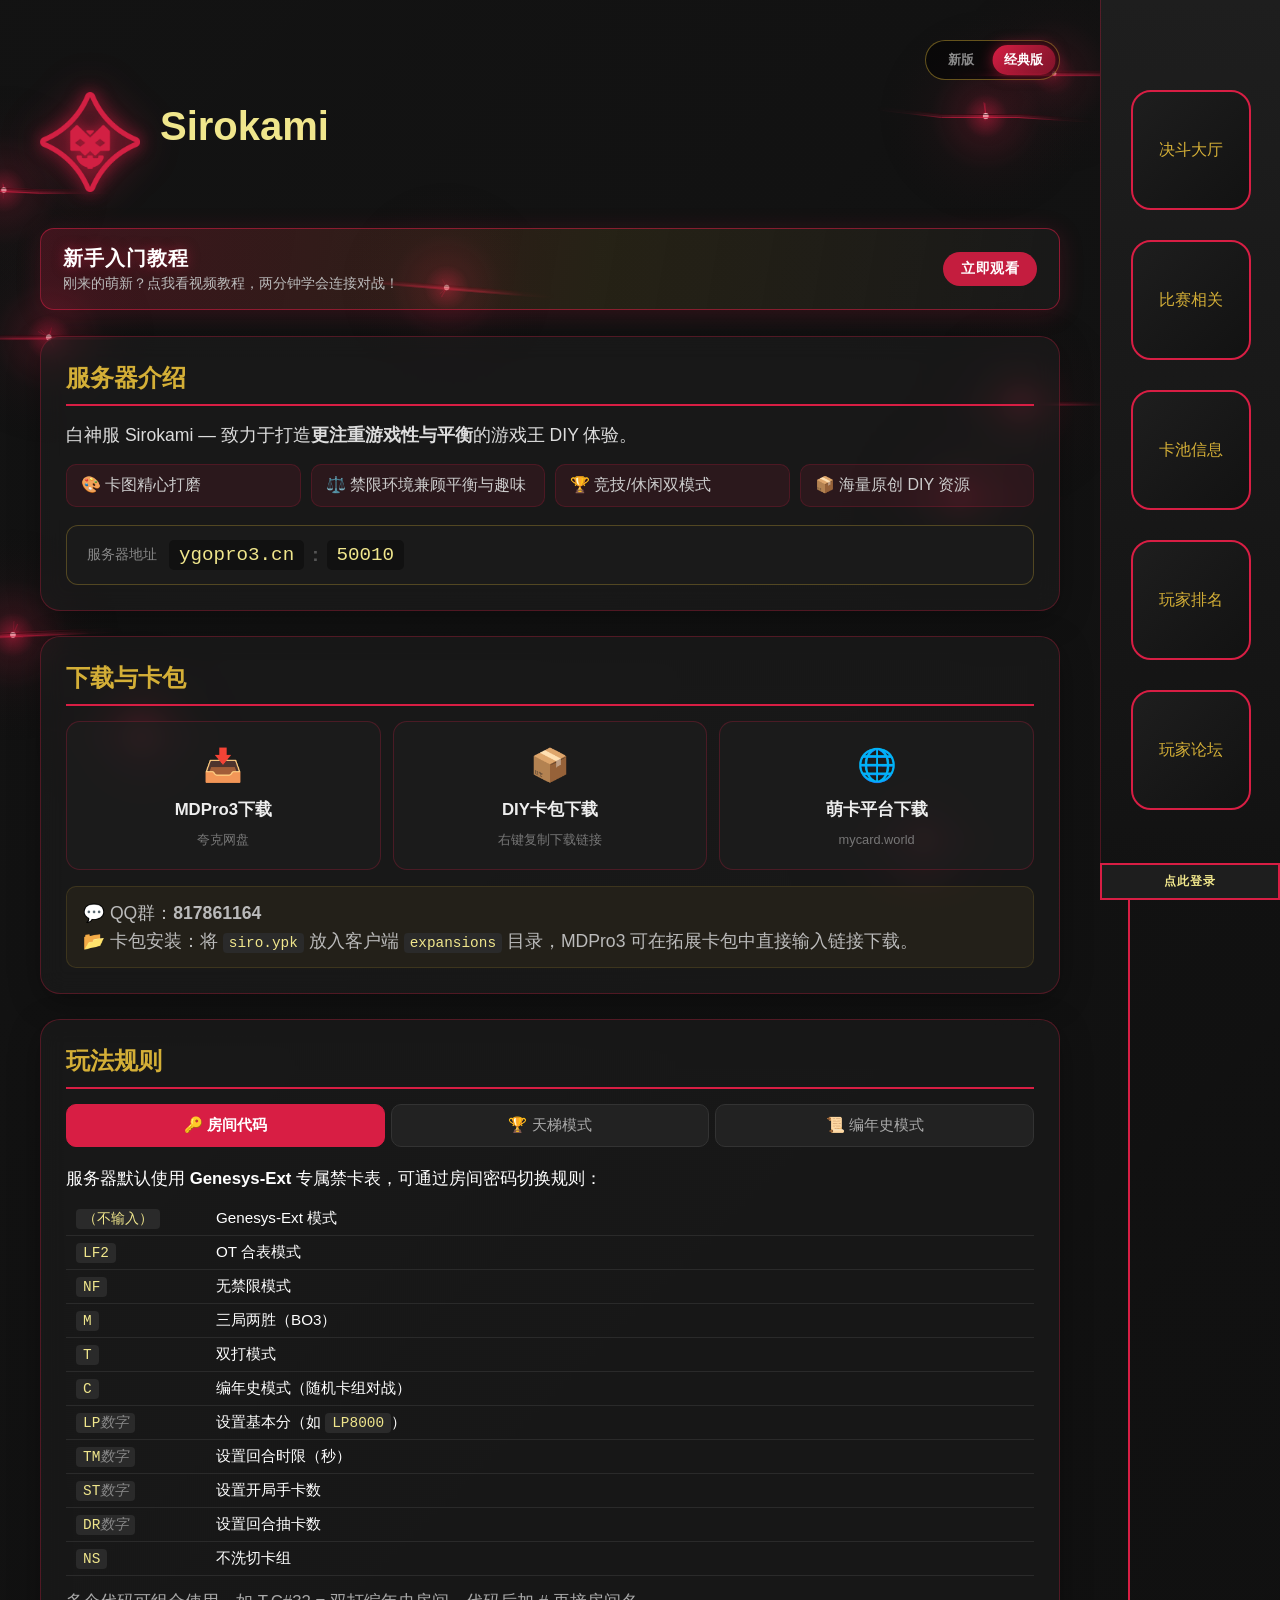
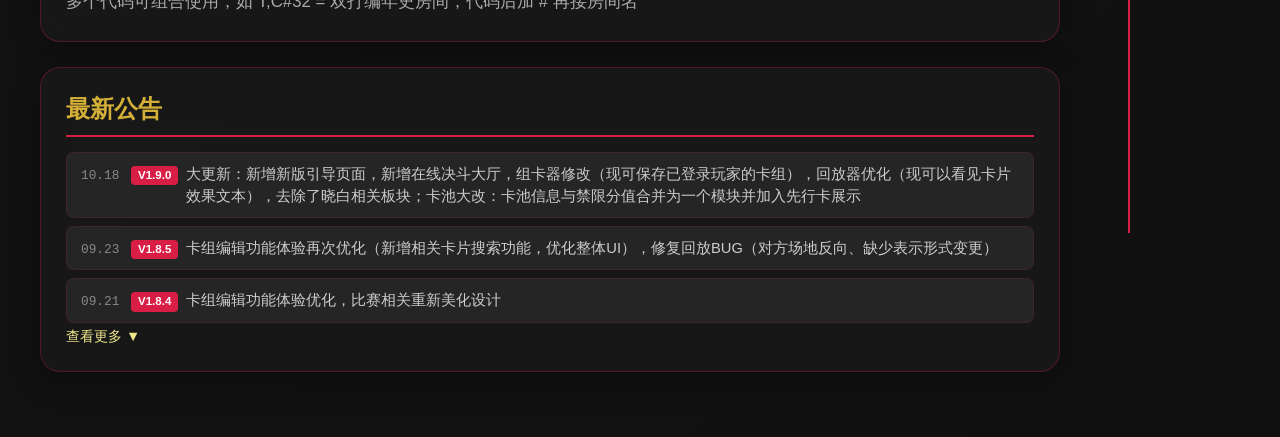
==== commit c555cd07: "fix(组卡器): 先行卡图看不见 —— 卡图回退链顺序改对（DIY → 先行 → 官方） 用户要求：DIY 卡图优先，其次先行卡图，最后官方卡图（对齐回放器的 siro-pic-chain）。  原" ====
--- a/index.html
+++ b/index.html
@@ -798,7 +798,7 @@
          ═══════════════════════════════════════════════════════ -->
     <script src="js/script.js?v=20261022y"></script>
     <script src="js/card-pool-info.js?v=20261022k"></script>
-    <script src="js/deck-builder.js?v=20261023l"></script>
+    <script src="js/deck-builder.js?v=20261023o"></script>
     <script src="js/eight-decks.js?v=20261003n"></script>
     <script src="js/player-ranking.js?v=20261013b"></script>
     <script src="js/live-duels.js?v=20260920v"></script>
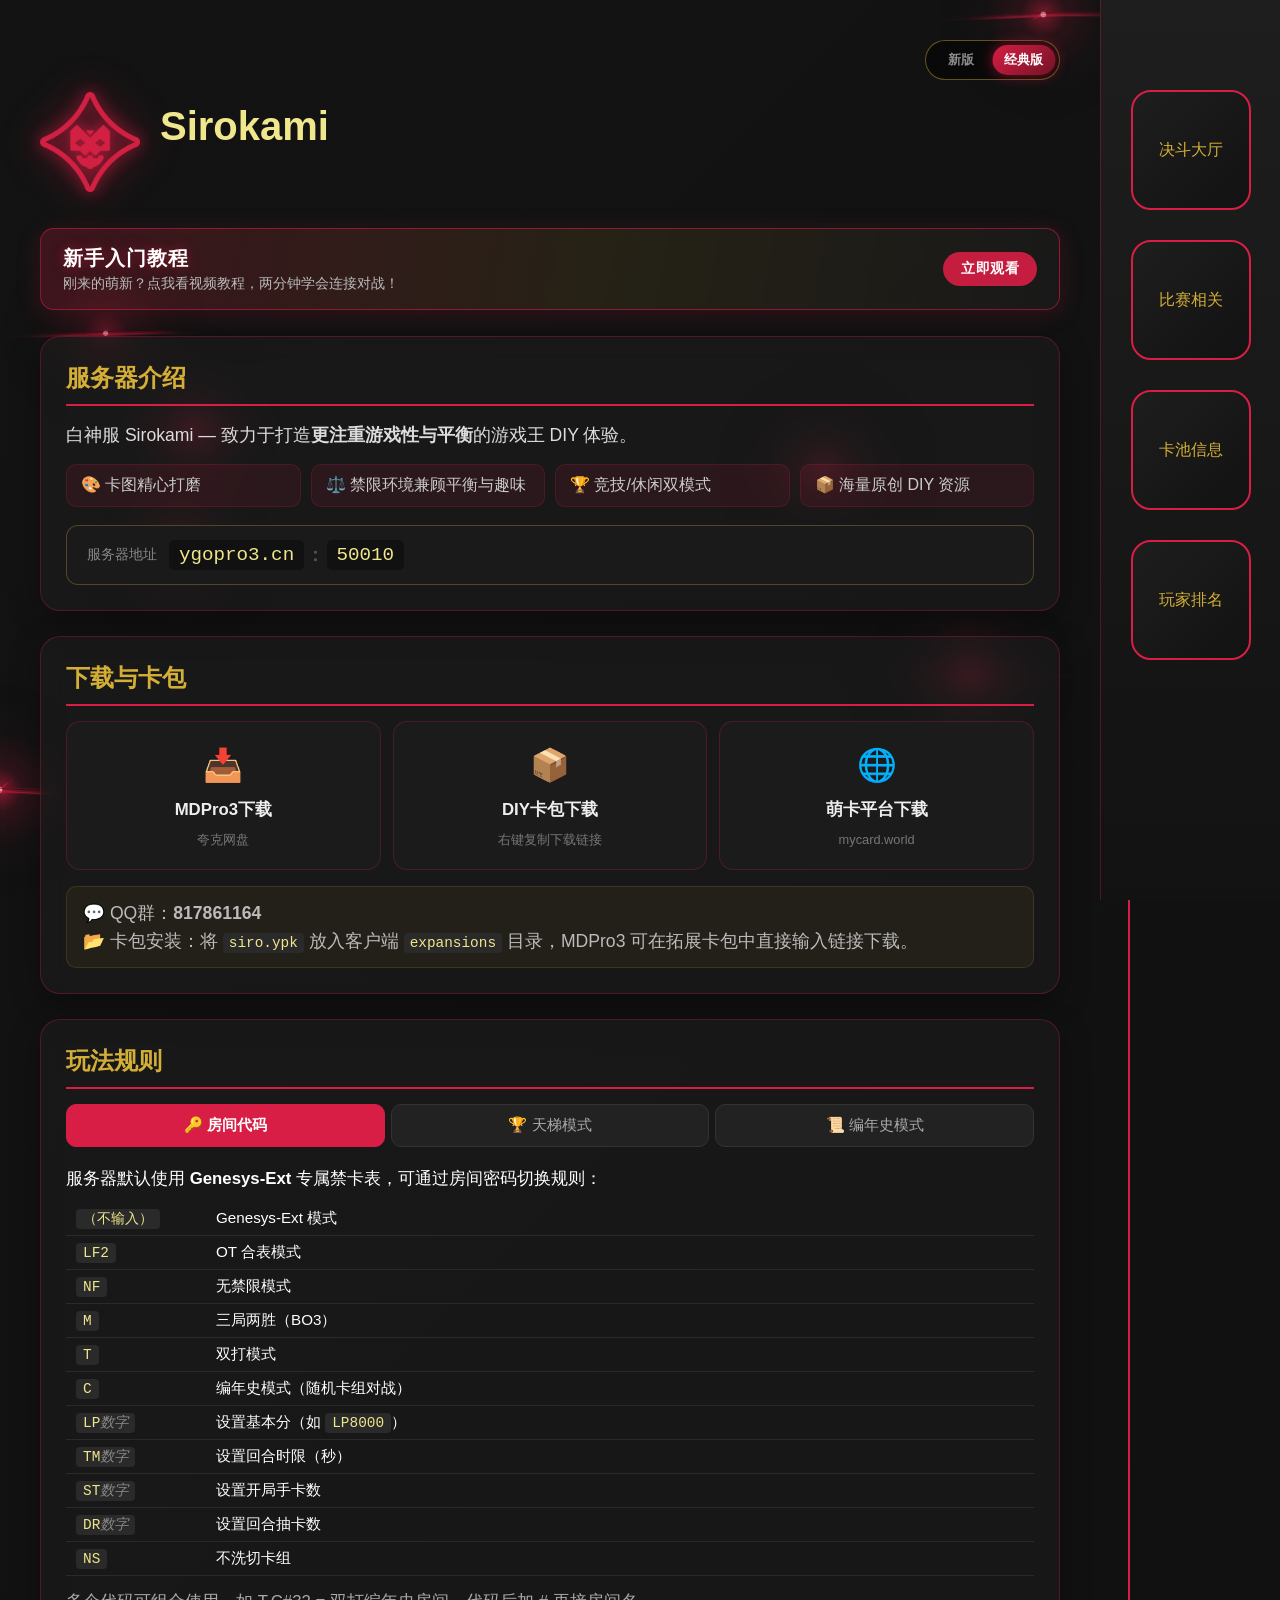
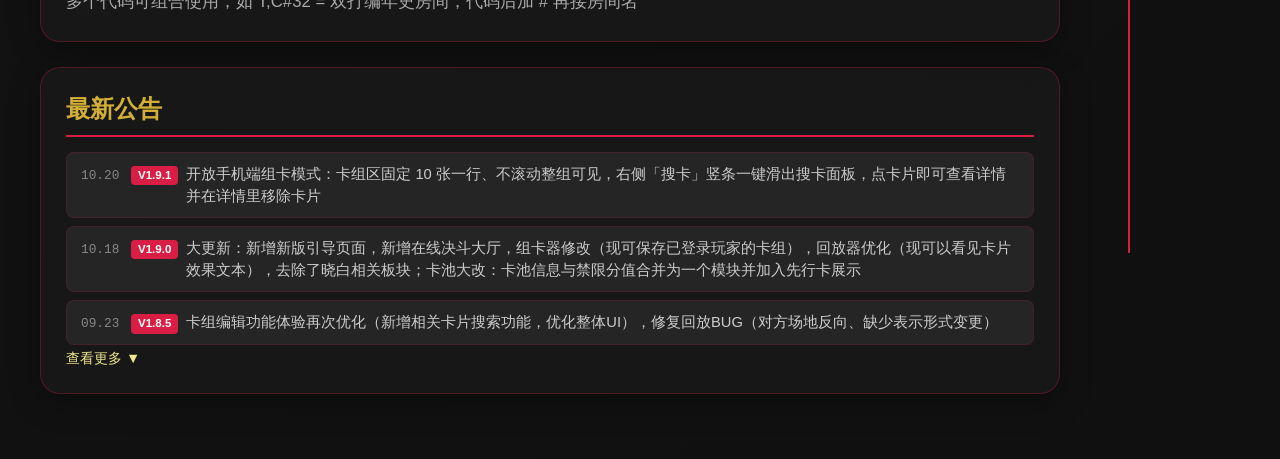
==== commit 59d77238: "docs(公告): 新增 10.20 / V1.9.1「开放手机端组卡模式」 首页「最新公告」置顶一条：   10.20  V1.9.1  开放手机端组卡模式：卡组区固定 10 张一行、不滚动整组可见" ====
--- a/index.html
+++ b/index.html
@@ -224,6 +224,7 @@
             <div class="section">
                 <h2>最新公告</h2>
                 <div class="announcement-box">
+                    <div class="announcement-item"><span class="ann-date">10.20</span><span class="ann-badge">V1.9.1</span><span class="ann-text">开放手机端组卡模式：卡组区固定 10 张一行、不滚动整组可见，右侧「搜卡」竖条一键滑出搜卡面板，点卡片即可查看详情并在详情里移除卡片</span></div>
                     <div class="announcement-item"><span class="ann-date">10.18</span><span class="ann-badge">V1.9.0</span><span class="ann-text">大更新：新增新版引导页面，新增在线决斗大厅，组卡器修改（现可保存已登录玩家的卡组），回放器优化（现可以看见卡片效果文本），去除了晓白相关板块；卡池大改：卡池信息与禁限分值合并为一个模块并加入先行卡展示</span></div>
                     <div class="announcement-item"><span class="ann-date">09.23</span><span class="ann-badge">V1.8.5</span><span class="ann-text">卡组编辑功能体验再次优化（新增相关卡片搜索功能，优化整体UI），修复回放BUG（对方场地反向、缺少表示形式变更）</span></div>
                     <div class="announcement-item"><span class="ann-date">09.21</span><span class="ann-badge">V1.8.4</span><span class="ann-text">卡组编辑功能体验优化，比赛相关重新美化设计</span></div>
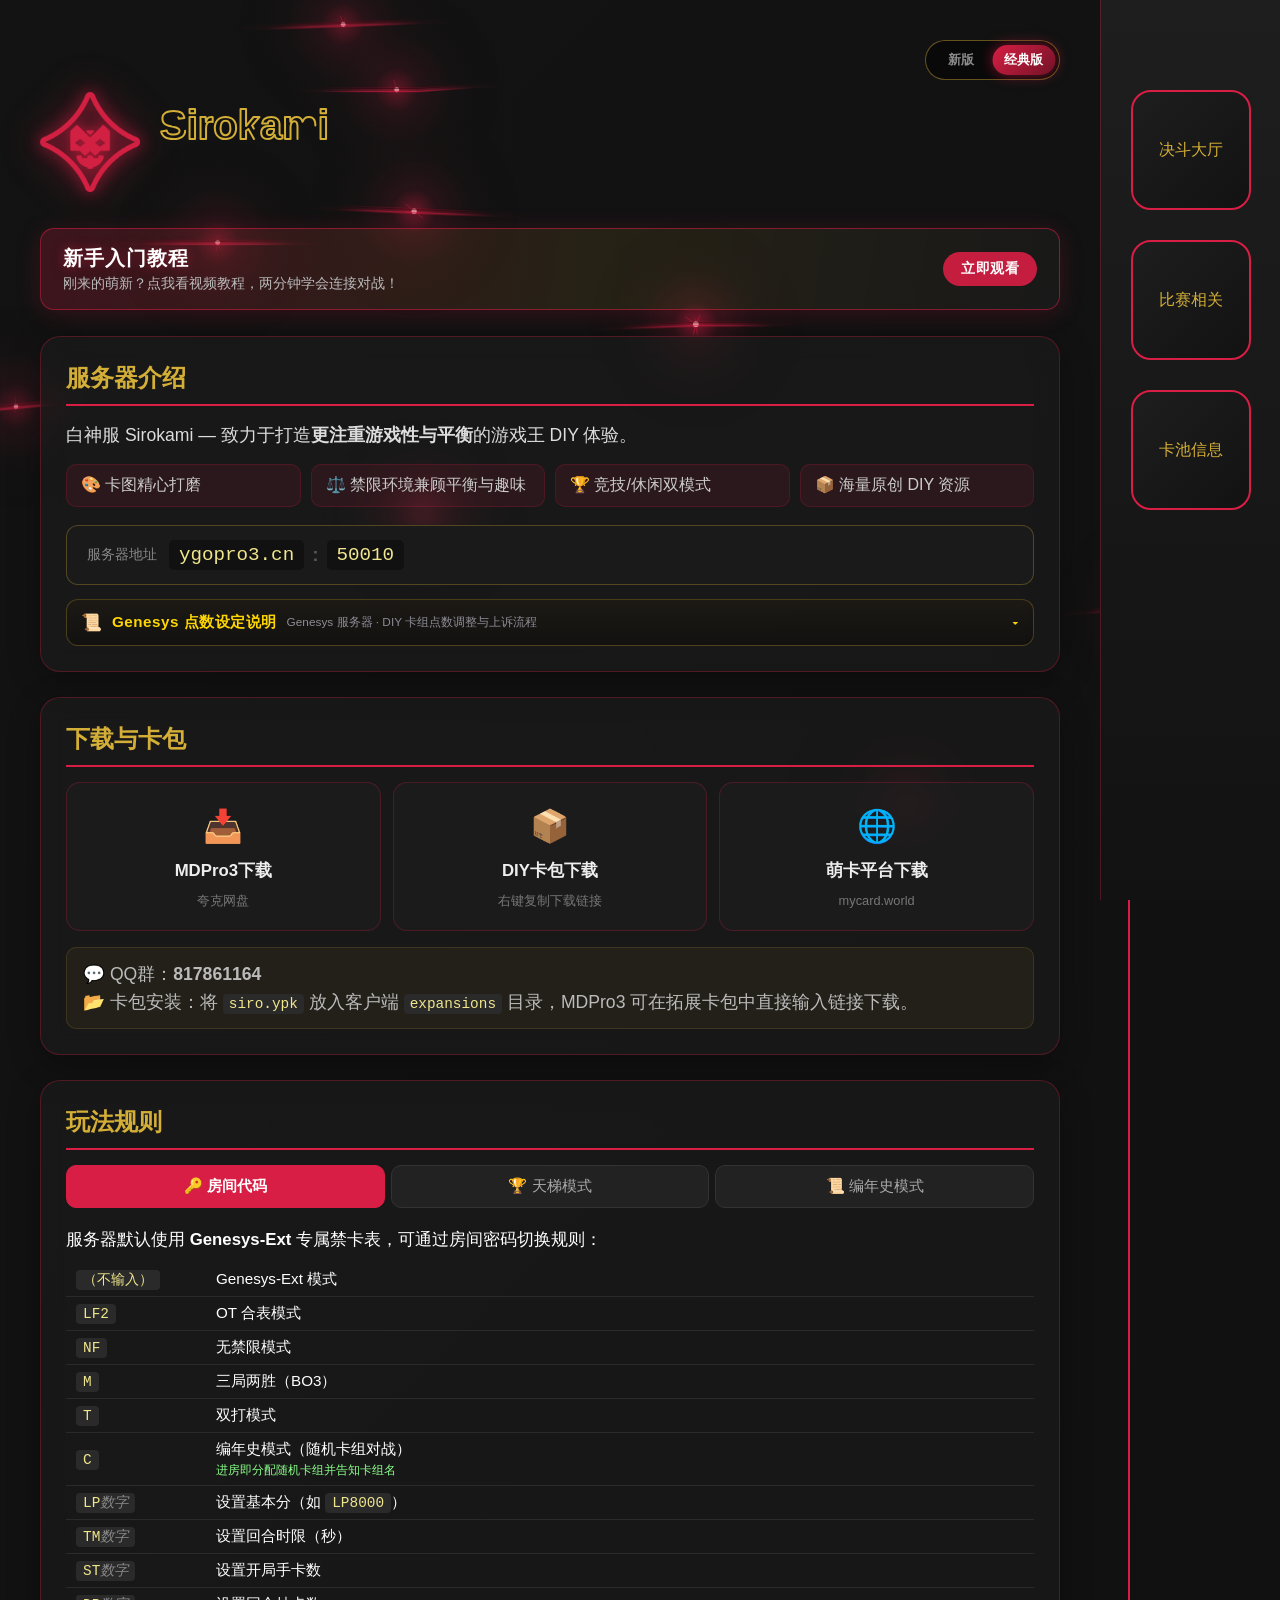
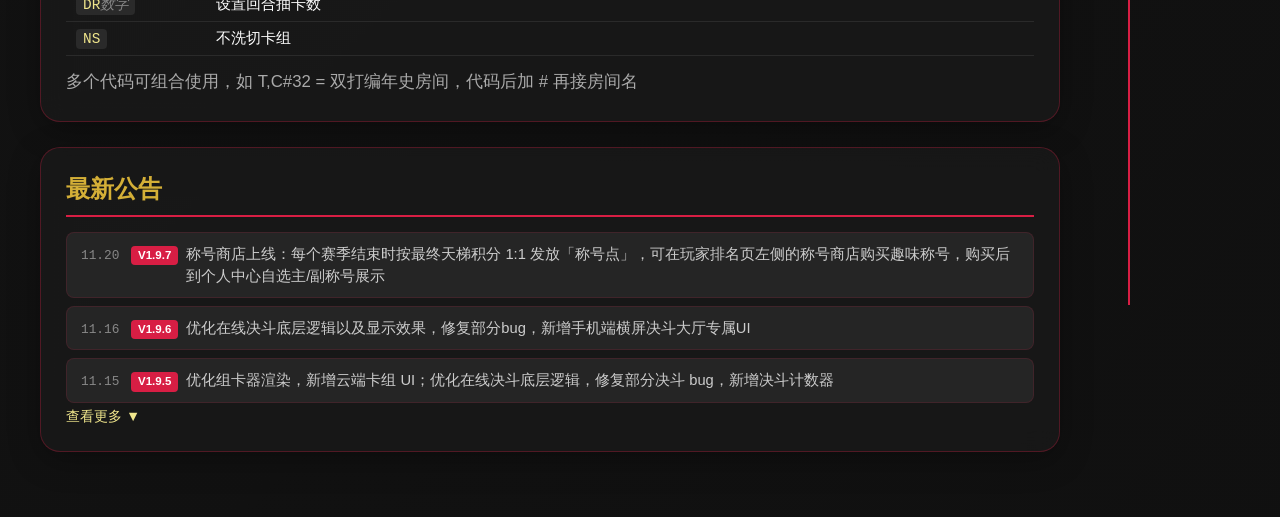
==== commit 579017fb: "chore(线上): 固化服务器工作区（10.20 之后的线上改动，含称号商店/排名称号）" ====
--- a/index.html
+++ b/index.html
@@ -1,953 +1,993 @@
-<!DOCTYPE html>
-<html lang="zh-CN">
-<head>
-    <meta charset="UTF-8">
-    <meta name="viewport" content="width=device-width, initial-scale=1.0">
-    <title>白神服Sirokami - 游戏王DIY服务器</title>
-    <link rel="icon" href="favicon.ico">
-    <link rel="stylesheet" href="css/style.css?v=20261022j" id="css-style">
-    <link rel="stylesheet" href="css/card-pool-info.css?v=20261023k" id="css-card-pool" media="not all">
-    <link rel="stylesheet" href="css/eight-decks.css?v=20261001a" id="css-eight-decks" media="not all">
-    <link rel="stylesheet" href="css/xiaobairenshe.css" id="css-xiaobai" media="not all">
-    <link rel="stylesheet" href="css/new-cards.css" id="css-new-cards" media="not all">
-    <link rel="stylesheet" href="css/player-ranking.css?v=20261013c" id="css-player-ranking" media="not all">
-    <link rel="stylesheet" href="css/live-duels.css?v=20260920v" id="css-live-duels" media="not all">
-    <link rel="stylesheet" href="css/deck-viewer.css?v=20260903a" id="css-deck-viewer">
-    <link rel="stylesheet" href="css/deck-community.css?v=20260903a" id="css-deck-community" media="not all">
-    <link rel="stylesheet" href="css/chronicle-decks.css?v=20260920a" id="css-chronicle-decks">
-    <link rel="stylesheet" href="css/replay-viewer.css?v=20261004i" id="css-replay-viewer">
-    <link rel="stylesheet" href="css/ygocdb-search.css?v=20261022i" id="css-ygocdb" media="not all">
-    <style>
-        body.loading {
-            visibility: hidden;
-        }
-    </style>
-    <!-- 登录/注册弹窗（套用决斗页 duel.html 那一套：登录 ⇄ 注册 两个视图 ✓）
-         样式前缀加 #glModalOverlay 作用域，避免影响首页其它地方 ✓ -->
-    <style>
-    #glModalOverlay #glBody .de-title { font-size: 1.15rem; font-weight: 800; letter-spacing: 1px; margin-bottom: 4px;
-      background: linear-gradient(135deg,#D4AF37,#FFD700); -webkit-background-clip: text; background-clip: text; color: transparent; }
-    #glModalOverlay #glBody .de-sub { font-size: .78rem; color: #8d8d96; margin-bottom: 18px; }
-    #glModalOverlay #glBody .de-field { margin-bottom: 12px; }
-    #glModalOverlay #glBody .de-field label { display: block; font-size: .78rem; color: #a9a9b3; margin-bottom: 5px; }
-    #glModalOverlay #glBody .de-field input { width: 100%; box-sizing: border-box; padding: 10px 12px; border-radius: 8px;
-      border: 1px solid rgba(255,255,255,.14); background: rgba(255,255,255,.05); color: #f2eee6; font-size: .92rem; }
-    #glModalOverlay #glBody .de-field input:focus { outline: none; border-color: rgba(212,175,55,.6); }
-    #glModalOverlay #glBody .de-btn { width: 100%; padding: 11px 14px; border-radius: 8px; border: none; cursor: pointer;
-      font-size: .95rem; font-weight: 700; letter-spacing: 1px; background: linear-gradient(135deg,#D4AF37,#FFD700); color: #1a1a2e; }
-    #glModalOverlay #glBody .de-btn:disabled { opacity: .5; cursor: not-allowed; }
-    #glModalOverlay #glBody .de-msg { min-height: 18px; font-size: .78rem; color: #ff9aa8; margin-top: 8px; }
-    #glModalOverlay #glBody .de-msg.ok { color: #8ee6a8; }
-    #glModalOverlay #glBody .de-foot { margin-top: 14px; font-size: .75rem; color: #7d7d86; text-align: center; }
-    #glModalOverlay #glBody .de-foot a { color: #9ec4f0; text-decoration: none; cursor: pointer; }
-    
-/* ── 旧回放弹窗：手机端控制栏不横向溢出（用户反馈：进度条/按钮被切掉）──
-   实测 #rpExternalBar 宽 551px，而弹窗只有 378px → 右边「下一步/加速」看不见 ✗
-   改法：进度条单独一行通栏，其余（进度文字 + 上一步/播放/下一步/加速）留在原来那栏 ✓
-   注：#rpExternalBar 由 js/replay-viewer.js 注入到 .replay-input-bar 里，所以两处都要放开换行 */
-@media (max-width: 860px), (orientation: portrait) {
-  html body .replay-input-bar { flex-wrap: wrap !important; row-gap: 6px !important; }
-  html body #rpExternalBar {
-    flex-wrap: wrap !important;
-    width: 100% !important;
-    min-width: 0 !important;
-    margin-left: 0 !important;
-    gap: 6px !important;
-    justify-content: flex-end !important;
-  }
-/* rpExtPrev 推到右侧：让 4 个按钮靠右、进度条独占下一行且通栏 */
-  html body #rpExternalBar { justify-content: flex-start !important; }
-  html body #rpExternalBar #rpExtPrev { margin-left: auto !important; }
-  html body #rpExternalBar #rpExtSeek { flex: 0 0 100% !important; width: 100% !important; min-width: 100% !important; }
-  /* ⚠ 进度条还要解掉 .replay-input-bar input 的 max-width:80vw（=312px @390）
-     → 不然 flex-basis 100% 也会被卡在 312，右边空一截 ✗ */
-  html body #rpExternalBar #rpExtSeek { flex: 1 1 100% !important; max-width: none !important; }
-  html body #rpExternalBar #rpExtInfo { order: 0 !important; margin-right: auto !important; font-size: 12px !important; min-width: 0 !important; }
-  html body #rpExternalBar .rp-ext-btn { padding: 6px 11px !important; font-size: 12.5px !important; }
-  html body #rpExternalBar #rpExtSeek {
-    order: 9 !important;
-    flex: 0 0 100% !important;
-    width: 100% !important;
-    min-width: 0 !important;
-    margin: 0 !important;
-  }
-}
-
-/* 更窄的手机（≤480px）：进度文字让位，保证 4 个按钮能在一行排完 */
-@media (max-width: 480px) {
-  html body #rpExternalBar #rpExtInfo { display: none !important; }
-  html body #rpExternalBar .rp-ext-btn { padding: 6px 9px !important; font-size: 12px !important; }
-}
-</style>
-</head>
-<body class="loading">
-    <canvas id="bgCanvas"></canvas>
-
-    <!-- ═══════════════════════════════════════════════════════
-         INTRO 黑屏遮罩（仅桌面端，动画结束后移除）
-         ═══════════════════════════════════════════════════════ -->
-    <div id="intro-overlay"></div>
-
-    <!-- ═══════════════════════════════════════════════════════
-         SECTION: 主页
-         ═══════════════════════════════════════════════════════ -->
-    <section id="section-main" class="content-section active">
-        <div class="main-content">
-            <!-- 版本切换滑块（与新版 next.html 右上角「新版/经典版」完全同款、同顺序）
-                 新版页：新版(高亮=当前) | 经典版(可点)
-                 本页　：新版(可点 → next.html) | 经典版(高亮=当前)，滑块靠右 -->
-            <div class="ver-switch-bar">
-                <div class="nx-version" data-v="classic" role="tablist" aria-label="界面版本">
-                    <span class="nx-version-thumb"></span>
-                    <a class="nx-version-btn" href="next.html" role="tab" title="切换到新版引导页面">新版</a>
-                    <span class="nx-version-btn is-active" role="tab" aria-selected="true">经典版</span>
-                </div>
-            </div>
-
-            <div class="logo-container">
-                <img src="logo.png" class="logo-img" alt="LOGO" loading="lazy">
-                <div class="server-title">
-                    <h1>Sirokami</h1>
-                    <p>欢迎在此享受真正的游戏王决斗</p>
-                </div>
-            </div>
-
-            <!-- 新手入门教程 醒目入口 -->
-            <a class="tutorial-banner" href="https://www.bilibili.com/video/BV1SaTn64EuS" target="_blank" rel="noopener">
-                <span class="tutorial-body">
-                    <span class="tutorial-title">新手入门教程</span>
-                    <span class="tutorial-sub">刚来的萌新？点我看视频教程，两分钟学会连接对战！</span>
-                </span>
-                <span class="tutorial-go">立即观看</span>
-            </a>
-
-            <div class="section">
-                <h2>服务器介绍</h2>
-                <p class="server-desc">
-                    白神服 Sirokami — 致力于打造<strong>更注重游戏性与平衡</strong>的游戏王 DIY 体验。
-                </p>
-                <div class="server-features">
-                    <div class="feature-item">🎨 卡图精心打磨</div>
-                    <div class="feature-item">⚖️ 禁限环境兼顾平衡与趣味</div>
-                    <div class="feature-item">🏆 竞技/休闲双模式</div>
-                    <div class="feature-item">📦 海量原创 DIY 资源</div>
-                </div>
-                <div class="server-address">
-                    <span class="addr-label">服务器地址</span>
-                    <code>ygopro3.cn</code>
-                    <span class="addr-sep">:</span>
-                    <code>50010</code>
-                </div>
-            </div>
-
-            <div class="section">
-                <h2 id="sec-download">下载与卡包</h2>
-                <div class="download-grid">
-                    <a href="https://pan.quark.cn/s/ca2e4e7a8c63#/list/share" class="download-card" target="_blank">
-                        <span class="download-icon">📥</span>
-                        <span class="download-title">MDPro3下载</span>
-                        <span class="download-hint">夸克网盘</span>
-                    </a>
-                    <a href="https://api.ygopro3.cn/file/siro.ypk" class="download-card" target="_blank">
-                        <span class="download-icon">📦</span>
-                        <span class="download-title">DIY卡包下载</span>
-                        <span class="download-hint">右键复制下载链接</span>
-                    </a>
-                    <a href="https://mycard.world/" class="download-card" target="_blank">
-                        <span class="download-icon">🌐</span>
-                        <span class="download-title">萌卡平台下载</span>
-                        <span class="download-hint">mycard.world</span>
-                    </a>
-                </div>
-                <div class="download-install">
-                    <p>💬 QQ群：<strong>817861164</strong></p>
-                    <p>📂 卡包安装：将 <code>siro.ypk</code> 放入客户端 <code>expansions</code> 目录，MDPro3 可在拓展卡包中直接输入链接下载。</p>
-                </div>
-            </div>
-
-            <div class="section">
-                <h2>玩法规则</h2>
-                <div class="rules-tabs">
-                    <button class="rules-tab active" data-tab="tab-roomcode">🔑 房间代码</button>
-                    <button class="rules-tab" data-tab="tab-ladder">🏆 天梯模式</button>
-                    <button class="rules-tab" data-tab="tab-chronicle">📜 编年史模式</button>
-                </div>
-
-                <!-- 房间代码 -->
-                <div class="rules-panel active" id="tab-roomcode">
-                    <p>服务器默认使用 <strong>Genesys-Ext</strong> 专属禁卡表，可通过房间密码切换规则：</p>
-                    <table class="code-table">
-                        <tr><td><code>（不输入）</code></td><td>Genesys-Ext 模式</td></tr>
-                        <tr><td><code>LF2</code></td><td>OT 合表模式</td></tr>
-                        <tr><td><code>NF</code></td><td>无禁限模式</td></tr>
-                        <tr><td><code>M</code></td><td>三局两胜（BO3）</td></tr>
-                        <tr><td><code>T</code></td><td>双打模式</td></tr>
-                        <tr><td><code>C</code></td><td>编年史模式（随机卡组对战）</td></tr>
-                        <tr><td><code>LP<span class="param">数字</span></code></td><td>设置基本分（如 <code>LP8000</code>）</td></tr>
-                        <tr><td><code>TM<span class="param">数字</span></code></td><td>设置回合时限（秒）</td></tr>
-                        <tr><td><code>ST<span class="param">数字</span></code></td><td>设置开局手卡数</td></tr>
-                        <tr><td><code>DR<span class="param">数字</span></code></td><td>设置回合抽卡数</td></tr>
-                        <tr><td><code>NS</code></td><td>不洗切卡组</td></tr>
-                    </table>
-                    <p style="margin-top:12px;color:#aaa;">多个代码可组合使用，如 <code>T,C#32</code> = 双打编年史房间，代码后加 <code>#</code> 再接房间名</p>
-                </div>
-
-                <!-- 天梯模式 -->
-                <div class="rules-panel" id="tab-ladder">
-                    <p><strong>怎么玩</strong>：进 <code>M#</code> 房或随机天梯房，双方登录官网账号即自动开赛</p>
-                    <p><strong>计分</strong>：胜 <strong>+10</strong>（对手分高最多再 +5）、平 <strong>+5</strong>、负 <strong>+0</strong>、每日首胜 <strong>+2</strong>；需双方已登录、非同一账号 / 同 IP 才计分</p>
-                    <p><strong>投降</strong>：当天第 N 次投降扣 N 分（最多 -10），次日重置</p>
-                    <p><strong>上榜</strong>：打完 5 场定级赛即可进榜；段位按活跃玩家百分比（巅峰 / 大师 8% / 钻石 18% / 黄金 35% / 白银 60%）；每赛季积分 ≥150 可投稿 DIY</p>
-                    <p>房间内指令：</p>
-                    <table class="code-table">
-                        <tr><td><code>/register 用户名 密码 显示名</code></td><td>注册新账号（首次）</td></tr>
-                        <tr><td><code>/login 用户名 密码</code></td><td>登录已有账号</td></tr>
-                        <tr><td><code>/rating</code></td><td>查看自己积分</td></tr>
-                        <tr><td><code>/rating 玩家名</code></td><td>查看指定玩家积分</td></tr>
-                        <tr><td><code>/ladder</code></td><td>查看天梯排行榜</td></tr>
-                        <tr><td><code>/winnerdeck 玩家名</code></td><td>查看该玩家天梯胜者卡组</td></tr>
-                    </table>
-                </div>
-
-                <!-- C模式·编年史 -->
-                <div class="rules-panel" id="tab-chronicle">
-                    <p>房间代码 <code>C</code>，服务器为双方<strong>随机分配卡组</strong>，展开公平的即兴对决</p>
-                    <p>🎴 双方各获得<strong>不同</strong>的随机卡组，就位后<strong>直接开始</strong>对战</p>
-                    <p>📊 每张卡片设有<strong>分值</strong>，卡组总分 ≤ 100 分，确保对局相对平衡</p>
-                    <p>📚 卡组池由策划组<strong>精心挑选</strong>，持续更新中，欢迎投稿</p>
-                    <div class="chronicle-decks-box">
-                        <button class="chronicle-decks-open" id="chronicleDecksOpen" type="button">卡组列表</button>
-                    </div>
-                </div>
-            </div>
-
-            <div class="section">
-                <h2>最新公告</h2>
-                <div class="announcement-box">
-                    <div class="announcement-item"><span class="ann-date">10.20</span><span class="ann-badge">V1.9.1</span><span class="ann-text">开放手机端组卡模式：卡组区固定 10 张一行、不滚动整组可见，右侧「搜卡」竖条一键滑出搜卡面板，点卡片即可查看详情并在详情里移除卡片</span></div>
-                    <div class="announcement-item"><span class="ann-date">10.18</span><span class="ann-badge">V1.9.0</span><span class="ann-text">大更新：新增新版引导页面，新增在线决斗大厅，组卡器修改（现可保存已登录玩家的卡组），回放器优化（现可以看见卡片效果文本），去除了晓白相关板块；卡池大改：卡池信息与禁限分值合并为一个模块并加入先行卡展示</span></div>
-                    <div class="announcement-item"><span class="ann-date">09.23</span><span class="ann-badge">V1.8.5</span><span class="ann-text">卡组编辑功能体验再次优化（新增相关卡片搜索功能，优化整体UI），修复回放BUG（对方场地反向、缺少表示形式变更）</span></div>
-                    <div class="announcement-item"><span class="ann-date">09.21</span><span class="ann-badge">V1.8.4</span><span class="ann-text">卡组编辑功能体验优化，比赛相关重新美化设计</span></div>
-                    <div class="announcement-item"><span class="ann-date">09.20</span><span class="ann-badge">V1.8.3</span><span class="ann-text">编年史卡组池界面美化（按首字母分组排列并可一键定位、支持搜索卡组名、投稿卡组突出显示卡组名）</span></div>
-                    <div class="announcement-item"><span class="ann-date">09.20</span><span class="ann-badge">V1.8.2</span><span class="ann-text">回放功能优化（修复守备显示，优化卡牌移动显示，新增攻守数值，新增召唤法独立动画，新增攻击特效）</span></div>
-                    <div class="announcement-item"><span class="ann-date">09.09</span><span class="ann-badge">V1.8.1</span><span class="ann-text">回放体验更新：修复部分回放里双方名字左右显示反了、回放窗口偶尔样式错乱；新增回合数显示、被打时画面闪红与伤害数字（如 -3000）、盖放陷阱发动会自动翻开、召唤光环、攻击箭头提示（打玩家时箭头指向对方手卡）</span></div>
-                    <div class="announcement-item"><span class="ann-date">09.09</span><span class="ann-badge">V1.8.0</span><span class="ann-text">回放系统上线：天梯/对战记录的回放码旁新增「▶ 回放」按钮，点击直接弹窗播放整场对局——完整场地还原（怪兽/魔陷/手牌/墓地/卡组/额外卡组/除外/共用额外怪兽区）、全程动画（移动滑行、召唤光环、发效果闪光、翻开盖卡、破坏粒子、受伤闪红、阶段横幅、攻击箭头标记）、对局日志与播放控制（暂停/倍速/进度条）</span></div>
-                    <div class="announcement-item"><span class="ann-date">09.05</span><span class="ann-badge">V1.7.3</span><span class="ann-text">官网新增组卡模式（卡池信息页），筛选分值（-1 筛禁卡）；修复卡池信息页统计，卡片数量仅计 DIY 卡并随搜索/筛选实时更新</span></div>
-                    <div class="announcement-item"><span class="ann-date">09.03</span><span class="ann-badge">V1.7.2</span><span class="ann-text">主页新增教程视频入口，优化个人主页，新增卡组总分展示，玩家排名可点击查看对局记录</span></div>
-                    <div class="announcement-item"><span class="ann-date">09.01</span><span class="ann-badge">V1.7.1</span><span class="ann-text">编年史模式新增「卡组列表」；个人中心可自选称号展示；卡池信息新增官方卡查询，支持译名切换；卡组悬停可查看官方卡效果</span></div>
-                    <div class="announcement-item"><span class="ann-date">08.07</span><span class="ann-badge">V1.7.0</span><span class="ann-text">玩家论坛上线：四大分区（休闲杂谈/卡片反馈/卡组分享/答疑解忧），支持卡组嵌入+卡片嵌入+表情包，账号登录系统（注册在游戏内），个人中心（修改头像/显示名/我的发帖），全局搜索/标签/浏览量/置顶/点赞</span></div>
-                    <div class="announcement-item"><span class="ann-date">08.06</span><span class="ann-badge">V1.6.2</span><span class="ann-text">全局卡组查看器：桌面端拖拽 .ydk 文件 / 粘贴卡组码即可查看卡组详情，手机端识别剪贴板卡组码，胜者卡组新增一键下载 .ydk 文件</span></div>
-                    <div class="announcement-item"><span class="ann-date">08.03</span><span class="ann-badge">V1.6.1</span><span class="ann-text">天梯卡组禁限分数角标 + DIY角标，卡图悬停/触摸显示效果文本，卡池筛选补充装备魔法，修复异画卡分数不显示，移动端适配</span></div>
-                    <div class="announcement-item"><span class="ann-date">07.20</span><span class="ann-badge">V1.6.0</span><span class="ann-text">主站首页大更新：服务器介绍/下载卡片重设计，玩法规则三 Tab 切换（房间代码·天梯模式·编年史模式），公告板时间线卡片化，CDB 数据 gzip 压缩加载加速</span></div>
-                    <div class="announcement-item"><span class="ann-date">07.08</span><span class="ann-badge">V1.5.0</span><span class="ann-text">主站「服务器对局」上线，可实时查看当前所有对局（房间号/玩家/LP/卡组），管理员支持全服喊话、死三倒计时、关闭房间，修复ChallongeJoinHandler导致第二人进房变观战的bug</span></div>
-                    <div class="announcement-item"><span class="ann-date">07.05</span><span class="ann-badge">V1.4.0</span><span class="ann-text">D#比赛房落地，对接Tabulator排表系统，主站「比赛相关」板块上线（支持单淘/瑞士轮对阵图与实时排名），ELO积分系统重构</span></div>
-                    <div class="announcement-item"><span class="ann-date">06.29</span><span class="ann-badge">V1.3.2</span><span class="ann-text">新卡列表最新一期卡图叠加logo标记，灵摆卡自动识别偏移</span></div>
-                    <div class="announcement-item"><span class="ann-date">06.25</span><span class="ann-badge">V1.3.1</span><span class="ann-text">天梯胜者卡组查询，卡片使用率胜率统计，同名异画卡数据合并，手机端适配优化</span></div>
-                    <div class="announcement-item"><span class="ann-date">06.25</span><span class="ann-badge">V1.3.0</span><span class="ann-text">新增账号登录系统，M#比赛房ELO天梯积分制，主站「玩家排名」板块上线</span></div>
-                    <div class="announcement-item"><span class="ann-date">06.22</span><span class="ann-badge">V1.2.0</span><span class="ann-text">移动端全面优化（布局/性能/交互），桌面端新增入场动画，卡包部署流程改进</span></div>
-                    <div class="announcement-item"><span class="ann-date">06.10</span><span class="ann-badge">V1.1.1</span><span class="ann-text">UI美化，滑动优化，卡池内新增新卡列表</span></div>
-                    <div class="announcement-item"><span class="ann-date">06.09</span><span class="ann-badge">V1.1.0</span><span class="ann-text">优化整体框架，"主轴评分"替换为"晓白相关"</span></div>
-                    <div class="announcement-item"><span class="ann-date">05.14</span><span class="ann-badge">V1.0.6</span><span class="ann-text">优化主页样式，优化卡池信息加载逻辑</span></div>
-                    <div class="announcement-item"><span class="ann-date">05.12</span><span class="ann-badge">V1.0.5</span><span class="ann-text">完全优化卡池信息页面</span></div>
-                    <div class="announcement-item"><span class="ann-date">05.11</span><span class="ann-badge">V1.0.4</span><span class="ann-text">修复连接怪兽守备力显示错误</span></div>
-                    <div class="announcement-item"><span class="ann-date">05.11</span><span class="ann-badge">V1.0.3</span><span class="ann-text">修复"？"攻守时显示错误</span></div>
-                    <div class="announcement-item"><span class="ann-date">05.08</span><span class="ann-badge">V1.0.2</span><span class="ann-text">新增卡池展示</span></div>
-                    <div class="announcement-item"><span class="ann-date">04.25</span><span class="ann-badge">V1.0.1</span><span class="ann-text">新增禁卡表去重，不再显示重复卡</span></div>
-                    <div class="announcement-item"><span class="ann-date">04.22</span><span class="ann-badge">V1.0.0</span><span class="ann-text">白神服 Sirokami 正式上线</span></div>
-                </div>
-                <div class="announcement-toggle">查看更多 ▼</div>
-                <div class="announcement-close">收起 ▲</div>
-            </div>
-        </div>
-
-        <!-- 编年史卡组列表弹窗 -->
-        <div class="chronicle-overlay" id="chronicleOverlay">
-            <div class="chronicle-modal">
-                <button class="chronicle-close" id="chronicleModalClose" title="关闭">×</button>
-                <h2>📚 编年史卡组池</h2>
-                <div class="chronicle-modal-body" id="chronicleModalBody"><div class="loading-hint">加载中...</div></div>
-            </div>
-        </div>
-    </section>
-
-
-    <!-- ═══════════════════════════════════════════════════════
-         SECTION: 卡池信息
-         ═══════════════════════════════════════════════════════ -->
-    <section id="section-card-pool" class="content-section">
-        <button class="back-btn" onclick="showSection('section-main')">← 返回主页</button>
-        <div class="title">🎴 卡池信息 <span class="pool-title-sub">DIY · 先行 · 官方 全卡池</span></div>
-
-        <!-- 来源筛选（不选「全部」以外就是只看该来源）+ 排序 + 官方译名查询
-             ⚠ 原来这里是「DIY 卡池 / 官方卡查询」两个模式按钮（两个池子来回切），
-                现在合成一个池子，官方/先行只作为「来源」筛选条件 ✓ -->
-        <div class="pool-topbar">
-            <div class="pool-source-bar">
-                <span class="pool-source-label">来源</span>
-                <div class="pool-mode-switch" id="poolSourceSwitch">
-                    <button class="pool-mode-btn active" data-src="all" title="三种来源一起显示">全部</button>
-                    <button class="pool-mode-btn" data-src="diy" title="白神服原创 DIY 卡">🎴 DIY</button>
-                    <button class="pool-mode-btn" data-src="pre" title="官方还没正式出的先行卡（已正式出过的先行版会自动隐藏，只保留官方版）">🆕 先行</button>
-                    <button class="pool-mode-btn" data-src="ocg" title="官方卡表（OCG/TCG）">📘 官方</button>
-                </div>
-            </div>
-            <div class="pool-topbar-right">
-                <label class="pool-sort-wrap">排序
-                    <select id="poolSort">
-                        <option value="default">默认（类型/等级）</option>
-                        <option value="scoreDesc">分值 高→低</option>
-                        <option value="scoreAsc">分值 低→高</option>
-                        <option value="atkDesc">攻击力 高→低</option>
-                        <option value="levelDesc">等级 高→低</option>
-                        <option value="idAsc">卡号 小→大</option>
-                    </select>
-                </label>
-                <button class="pool-ygocdb-btn" id="poolYgocdbBtn" title="查官方卡的多套译名（数据来源：百鸽 ygocdb）">🔍 官方译名查询</button>
-            </div>
-        </div>
-
-        <!-- 组卡模式入口（独立按钮，开启后进入三栏布局） -->
-        <div class="deck-builder-top">
-            <button class="deck-builder-toggle" id="deckBuilderToggle">🛠 组卡模式</button>
-        </div>
-
-        <!-- ═══ 组卡模式三栏布局（全屏重排，开启时显示）═══ -->
-        <div class="db-layout" id="dbLayout" style="display:none;">
-            <!-- 左栏：点卡详情 + 加入按钮 -->
-            <div class="db-col db-col-left">
-                <div class="db-panel db-detail-panel">
-                    <div class="db-panel-title">📖 卡片详情</div>
-                    <div class="db-detail-body" id="dbDetailBody">
-                        <div class="db-detail-empty">点击右侧卡片查看详情<br><br>点击下方按钮加入卡组</div>
-                    </div>
-                </div>
-            </div>
-
-            <!-- 中栏：卡组编辑（复用 deckBuilderPanel） -->
-            <div class="db-col db-col-mid">
-                <div class="deck-builder-panel" id="deckBuilderPanel">
-                    <div class="db-header">
-                        <div class="db-title">🛠 我的卡组</div>
-                        <div class="db-actions">
-                            <span class="db-score" id="dbScore">总分：0/100</span>
-                            <button class="db-btn db-btn-gold" id="dbHighScore" title="高亮卡组中 8 分及以上的卡">查询高分卡</button>
-                            <button class="db-btn" id="dbSort">排序</button>
-                            <button class="db-btn" id="dbImport">导入</button>
-                            <button class="db-btn" id="dbCopy">复制</button>
-                            <button class="db-btn" id="dbDownload">下载 ydk</button>
-                            <button class="db-btn db-btn-gold" id="dbSaveCloud" title="把当前卡组保存到你的账号（服务器），换电脑/手机也在">☁ 保存到账号</button>
-                            <button class="db-btn" id="dbLoadCloud" title="读取账号里保存的卡组">☁ 读取账号卡组</button>
-                            <button class="db-btn db-danger" id="dbDelCloud" title="删除账号里保存的卡组">删除</button>
-                            <button class="db-btn db-danger" id="dbClear" title="清空卡组">清空</button>
-                        </div>
-                    </div>
-                    <div class="db-section" id="dbMain">
-                        <div class="db-section-title">主卡组 <span class="db-count" id="dbMainCount">0</span>/60</div>
-                        <div class="db-cards" id="dbMainCards"></div>
-                    </div>
-                    <div class="db-section" id="dbExtra">
-                        <div class="db-section-title">额外卡组 <span class="db-count" id="dbExtraCount">0</span>/15</div>
-                        <div class="db-cards" id="dbExtraCards"></div>
-                    </div>
-                    <div class="db-section" id="dbSide">
-                        <div class="db-section-title">副卡组 <span class="db-count" id="dbSideCount">0</span>/15</div>
-                        <div class="db-cards" id="dbSideCards"></div>
-                    </div>
-                </div>
-            </div>
-
-            <!-- 右栏：搜卡（搜索 + 卡图网格，一行5张滚动） -->
-            <div class="db-col db-col-right">
-                <div class="db-panel db-search-panel">
-                    <div class="db-panel-title">🔎 搜卡</div>
-                    <div class="db-search-box">
-                        <input type="text" class="db-search-input" id="dbSearchInput"
-                            placeholder="搜索卡名 / ID / 效果..." autocomplete="off">
-                        <div class="db-filter-toggle-row">
-                            <button class="db-filter-toggle" id="dbFilterToggle">⚙ 筛选 <span class="db-filter-count" id="dbFilterCount"></span></button>
-                            <button class="db-common-btn" id="dbCommonBtn" type="button" title="只看常用卡（手坑/泛用魔法陷阱等）">★ 常用卡</button>
-                            <button class="db-filter-clear" id="dbFilterClear" title="清空全部筛选与「相关卡片」">清空</button>
-                        </div>
-                        <div class="db-adv-filters" id="dbAdvFilters">
-                            <div class="db-af-group db-af-wide">
-                                <div class="db-af-label">类型</div>
-                                <div class="db-af-chips" id="dbFilterTypes"></div>
-                            </div>
-                            <div class="db-af-group db-af-wide">
-                                <div class="db-af-label">怪兽</div>
-                                <div class="db-af-chips" id="dbFilterMonsterSub"></div>
-                            </div>
-                            <div class="db-af-group db-af-wide">
-                                <div class="db-af-label">魔法</div>
-                                <div class="db-af-chips" id="dbFilterSpellSub"></div>
-                            </div>
-                            <div class="db-af-group db-af-wide">
-                                <div class="db-af-label">陷阱</div>
-                                <div class="db-af-chips" id="dbFilterTrapSub"></div>
-                            </div>
-                            <div class="db-af-group">
-                                <div class="db-af-label">星级</div>
-                                <input type="number" class="db-af-input" id="dbFLevelMin" placeholder="最小" min="0" max="13">
-                                <span class="db-af-sep">~</span>
-                                <input type="number" class="db-af-input" id="dbFLevelMax" placeholder="最大" min="0" max="13">
-                            </div>
-                            <div class="db-af-group">
-                                <div class="db-af-label">攻击力</div>
-                                <input type="number" class="db-af-input" id="dbFAtkMin" placeholder="最小">
-                                <span class="db-af-sep">~</span>
-                                <input type="number" class="db-af-input" id="dbFAtkMax" placeholder="最大">
-                            </div>
-                            <div class="db-af-group">
-                                <div class="db-af-label">守备力</div>
-                                <input type="number" class="db-af-input" id="dbFDefMin" placeholder="最小">
-                                <span class="db-af-sep">~</span>
-                                <input type="number" class="db-af-input" id="dbFDefMax" placeholder="最大">
-                            </div>
-                            <div class="db-af-group">
-                                <div class="db-af-label">分值</div>
-                                <input type="number" class="db-af-input" id="dbFScoreMin" placeholder="最小">
-                                <span class="db-af-sep">~</span>
-                                <input type="number" class="db-af-input" id="dbFScoreMax" placeholder="最大">
-                                <span class="db-af-hint">-1 = 禁卡</span>
-                            </div>
-                            <div class="db-af-group db-af-wide">
-                                <div class="db-af-label">属性</div>
-                                <div class="db-af-chips" id="dbFilterAttr"></div>
-                            </div>
-                            <div class="db-af-group db-af-wide">
-                                <div class="db-af-label">种族</div>
-                                <div class="db-af-chips" id="dbFilterRace"></div>
-                            </div>
-                        </div>
-                    </div>
-                    <div class="db-grid-wrap">
-                        <div class="db-grid" id="dbGrid"></div>
-                        <div class="db-grid-tip" id="dbGridTip"></div>
-                    </div>
-                </div>
-            </div>
-        </div>
-
-        <!-- 官方卡译名选择：已移入「🔍 官方译名查询」弹窗内（见 js/ygocdb-search.js） -->
-
-        <div class="stats" id="stats" style="display:none">
-            <div class="stat-item">总卡牌数 <div class="num" id="total">0</div></div>
-            <div class="stat-item">怪兽卡 <div class="num" id="monster">0</div></div>
-            <div class="stat-item">魔法卡 <div class="num" id="totalSpell">0</div></div>
-            <div class="stat-item">陷阱卡 <div class="num" id="totalTrap">0</div></div>
-        </div>
-
-        <div class="search-filter-container" style="display:none">
-            <div class="search-wrapper">
-                <input type="text" class="search" id="search" placeholder="搜索卡名 / ID / 效果...">
-            </div>
-            <div class="multi-filter-group">
-                <div class="filter-collapse-item">
-                    <div class="filter-collapse-header">卡片种类</div>
-                    <div class="filter-collapse-content">
-                        <div id="filterTypeContainer" class="filter-row"></div>
-                    </div>
-                </div>
-                <div class="filter-collapse-item">
-                    <div class="filter-collapse-header">属性</div>
-                    <div class="filter-collapse-content">
-                        <div id="filterAttributeContainer" class="filter-row"></div>
-                    </div>
-                </div>
-                <div class="filter-collapse-item">
-                    <div class="filter-collapse-header">种族</div>
-                    <div class="filter-collapse-content">
-                        <div id="filterRaceContainer" class="filter-row"></div>
-                    </div>
-                </div>
-                <div class="filter-collapse-item">
-                    <div class="filter-collapse-header">等级/攻防</div>
-                    <div class="filter-collapse-content">
-                        <div class="range-filter-group">
-                            <div class="range-item">
-                                <label>等级</label>
-                                <input type="number" min="0" id="levelMin" placeholder="最低">
-                                <span>~</span>
-                                <input type="number" min="0" id="levelMax" placeholder="最高">
-                            </div>
-                            <div class="range-item">
-                                <label>攻击力</label>
-                                <input type="number" min="-2" id="atkMin" placeholder="最低">
-                                <span>~</span>
-                                <input type="number" min="-2" id="atkMax" placeholder="最高">
-                            </div>
-                            <div class="range-item">
-                                <label>守备力</label>
-                                <input type="number" min="-2" id="defMin" placeholder="最低">
-                                <span>~</span>
-                                <input type="number" min="-2" id="defMax" placeholder="最高">
-                            </div>
-                        </div>
-                    </div>
-                </div>
-                <div class="filter-collapse-item">
-                    <div class="filter-collapse-header">禁限规制</div>
-                    <div class="filter-collapse-content">
-                        <div id="filterLimitContainer" class="filter-row"></div>
-                        <div class="pool-filter-hint">不选 = 不限（含卡池外的卡）；「禁」= 禁止使用</div>
-                    </div>
-                </div>
-                <div class="filter-collapse-item">
-                    <div class="filter-collapse-header">分值（Genesys）</div>
-                    <div class="filter-collapse-content">
-                        <div class="range-filter-group">
-                            <div class="range-item">
-                                <label>分值</label>
-                                <input type="number" min="0" id="scoreMin" placeholder="最低">
-                                <span>~</span>
-                                <input type="number" min="0" id="scoreMax" placeholder="最高">
-                            </div>
-                        </div>
-                    </div>
-                </div>
-                <button class="reset-filter-btn" id="resetFilterBtn">重置所有筛选</button>
-            </div>
-        </div>
-
-        <div id="cardContainer" class="card-grid">
-            <div class="loading-tip">正在加载卡牌数据，请稍候...</div>
-        </div>
-
-        <div id="pagination" style="display:none;"></div>
-    </section>
-
-    <!-- ═══════════════════════════════════════════════════════
-         SECTION: 八强卡组
-         ═══════════════════════════════════════════════════════ -->
-    <section id="section-eight-decks" class="content-section">
-        <button class="back-btn" onclick="showSection('section-main')">← 返回主页</button>
-
-        <!-- 右上角：原八强卡组入口按钮（仿新卡列表 placement） -->
-        <button class="old-decks-trigger" id="oldDecksTrigger" title="历届八强">📋 历届八强</button>
-        <!-- 右上角：服务器对局（仿新卡列表 placement） -->
-        <button class="live-duels-trigger" id="liveDuelsTrigger">⚡ 当前对局</button>
-
-        <h1 class="page-title">比赛相关</h1>
-        <div class="red-line"></div>
-
-        <!-- 赛事切换滑块：左=瑞士轮，右=淘汰赛 -->
-        <div class="tourney-switch" id="tourneySwitch">
-            <span class="tourney-switch-thumb" id="tourneyThumb"></span>
-            <button class="tourney-switch-btn is-active" type="button" data-slot="swiss">瑞士轮</button>
-            <button class="tourney-switch-btn" type="button" data-slot="elim">淘汰赛</button>
-        </div>
-
-        <!-- 比赛信息栏 -->
-        <div id="tournamentHeader" class="tournament-header" style="display:none;">
-            <span id="tourneyName"></span>
-            <span id="tourneyRule" class="badge rule-badge"></span>
-            <span id="tourneyStatus" class="badge status-badge"></span>
-        </div>
-
-        <!-- 主体：比赛数据动态渲染 -->
-        <div class="tournament-main" id="tournamentMain">
-            <div class="loading-hint">加载比赛数据中...</div>
-        </div>
-
-        <!-- 原八强卡组 modal（点击右上角按钮打开） -->
-        <div class="old-decks-overlay" id="oldDecksOverlay">
-            <div class="old-decks-modal" id="oldDecksModal">
-                <!-- 顶部吸顶栏：筛选(左) + 关闭(右)，同一高度对齐 -->
-                <div class="old-decks-topbar">
-                    <button class="old-decks-close filter-float-btn" id="filterFloatBtn" title="筛选赛事">☰</button>
-                    <h2>历届八强</h2>
-                    <button class="old-decks-close" id="oldDecksClose" title="关闭">×</button>
-                </div>
-                <div class="old-decks-body">
-                    <div class="filter-panel old-filter-panel">
-                        <h3>赛事列表</h3>
-                        <div id="buttonContainer"></div>
-                    </div>
-                    <div class="container old-container" id="oldContainer">加载中...</div>
-                </div>
-                <div class="filter-mask" id="filterMask"></div>
-                <div class="filter-popup" id="filterPopup">
-                    <button class="filter-close-btn" id="filterCloseBtn">×</button>
-                    <h3>赛事列表</h3>
-                    <div id="popupButtonContainer"></div>
-                </div>
-            </div>
-        </div>
-        <!-- 服务器对局（点击右上角按钮打开） -->
-        <div class="live-duels-overlay" id="liveDuelsOverlay">
-            <div class="live-duels-modal" id="liveDuelsModal">
-                <div class="live-duels-header">
-                    <h2>服务器实时对局</h2>
-                    <span class="live-duels-count" id="liveDuelsCount">0</span>
-                    <button class="live-duels-close" id="liveDuelsClose">&times;</button>
-                </div>
-                <div class="live-duels-admin">
-                    <div id="adminLoginForm" class="admin-login-form" style="display:flex;gap:6px;align-items:center;">
-                        <label for="adminUsername" style="display:none;">账号</label>
-                        <input type="text" id="adminUsername" placeholder="账号" style="width:100px;">
-                        <label for="adminPassword" style="display:none;">密码</label>
-                        <input type="password" id="adminPassword" placeholder="密码" style="width:100px;">
-                        <button class="admin-btn" id="adminLoginBtn">登录</button>
-                    </div>
-                    <div id="adminLoggedIn" class="admin-logged-in" style="display:none;">
-                        <span class="admin-name" id="adminNameDisplay"></span>
-                        <label for="adminShoutInput" style="display:none;">广播</label>
-                        <input type="text" id="adminShoutInput" placeholder="输入广播消息...">
-                        <button class="admin-btn" id="adminShoutBtn">广播</button>
-                        <button class="admin-btn danger" id="adminLogoutBtn">退出</button>
-                    </div>
-                </div>
-                <div class="live-duels-body" id="liveDuelsBody">
-                    <div class="loading-hint">加载中...</div>
-                </div>
-                <div class="live-duels-toast" id="liveDuelsToast"></div>
-            </div>
-        </div>
-    </section>
-
-    <!-- ═══════════════════════════════════════════════════════
-         SECTION: 玩家排名
-         ═══════════════════════════════════════════════════════ -->
-    <section id="section-player-ranking" class="content-section">
-        <button class="back-btn" onclick="showSection('section-main')">← 返回主页</button>
-
-        <div class="ranking-wrapper">
-            <div class="ranking-title">🏆 玩家排名</div>
-            <div class="ranking-subtitle">M#房间 & 随机匹配双方登录对局计入 · 纯正向积分 · TOP50</div>
-
-            <div class="season-banner">
-                <div class="season-header">
-                    <span class="season-badge">S3</span>
-                    <span class="season-title">白神服天梯第三赛季</span>
-                </div>
-                <div class="season-detail">
-                    第二赛季已于 <strong>9月28日</strong> 结算（称号已发放）。<strong>每赛季为期一个月</strong>，S3 赛季持续至 <strong>10月31日</strong>，月末结算并发放<strong>天梯专属称号</strong>。
-                    <strong>每个赛季</strong>天梯达到 <strong>150 分</strong> 即可获得该赛季的 DIY 投稿资格（积分每赛季重置，每日首胜 +2）。
-                </div>
-                <div class="season-tiers">
-                    <span class="tier-item">🏆 S3 巅峰 <em>· 第1名</em><small>免费定制卡1张</small></span>
-                    <span class="tier-item">👑 S3 大师 <em>· 前8%</em></span>
-                    <span class="tier-item">💎 S3 钻石 <em>· 前18%</em></span>
-                    <span class="tier-item">🥇 S3 黄金 <em>· 前35%</em></span>
-                    <span class="tier-item">🥈 S3 白银 <em>· 前60%</em></span>
-                    <span class="tier-item">🎖 S3 参战者 <em>· 通过定级赛</em></span>
-                </div>
-            </div>
-
-            <!-- 先后手胜率（主要展示当前赛季天梯；数据来自游戏服数据库 duel_record_player.isFirst） -->
-            <div class="winrate-panel" id="winratePanel" hidden>
-                <div class="winrate-head">
-                    <span class="winrate-title">⚖️ 先后手胜率</span>
-                    <span class="winrate-note" id="winrateNote"></span>
-                </div>
-                <div class="winrate-season" id="winrateSeason"></div>
-                <div class="winrate-scopes" id="winrateScopes"></div>
-                <div class="winrate-months" id="winrateMonths"></div>
-            </div>
-
-            <div class="ranking-search">
-                <input type="text" id="rankingSearchInput" placeholder="输入玩家名精确搜索...">
-                <button id="rankingSearchBtn">搜索</button>
-                <button id="rankingClearBtn" class="search-clear">清除</button>
-                <button id="cardStatsBtn" class="search-clear">📊 卡片统计</button>
-            </div>
-
-            <table class="rank-table">
-                <thead>
-                    <tr>
-                        <th>#</th>
-                        <th>玩家</th>
-                        <th>积分</th>
-                        <th>战绩</th>
-                        <th>胜率</th>
-                        <th>场次</th>
-                        <th>连胜</th>
-                        <th>卡组</th>
-                    </tr>
-                </thead>
-                <tbody id="rankTableBody">
-                    <tr>
-                        <td colspan="8">
-                            <div class="ranking-empty">加载中...</div>
-                        </td>
-                    </tr>
-                </tbody>
-            </table>
-
-            <div class="ranking-footer">
-                数据每场M#对局结束后更新 · 仅统计双方均已登录的对局
-            </div>
-        </div>
-
-        <!-- 卡组弹窗 -->
-        <div class="deck-modal-overlay" id="deckModalOverlay">
-            <div class="deck-modal">
-                <div class="deck-modal-header">
-                    <span class="deck-modal-title" id="deckModalTitle">胜者卡组</span>
-                    <div class="deck-modal-actions">
-                        <button class="deck-modal-dl-btn" id="deckModalDl" title="下载 .ydk 卡组文件" style="display:none;">⬇ 下载</button>
-                        <button class="deck-modal-close" id="deckModalClose">&times;</button>
-                    </div>
-                </div>
-                <div class="deck-modal-body" id="deckModalBody"></div>
-            </div>
-        </div>
-    </section>
-
-    <!-- ═══════════════════════════════════════════════════════
-         SECTION: 晓白投票 —— 已下线（V1.9.0）
-         ⚠ 只去掉了页面入口和这个占位 section；图片/样式/脚本文件都保留
-            （xiaobairenshe/、xiaobaibiaoqingbao/、css/xiaobairenshe.css、
-              script.js 里的 initXiaobaiModule）随时可以恢复
-         ═══════════════════════════════════════════════════════ -->
-
-    <!-- ═══════════════════════════════════════════════════════
-         GLOBAL LOGIN — 全局登录框（右下角固定）
-         ═══════════════════════════════════════════════════════ -->
-    <div class="global-login" id="globalLogin">
-        <!-- 未登录 -->
-        <button class="gl-login-trigger" id="glLoginTrigger">点此登录</button>
-        <!-- 已登录 -->
-        <div class="gl-loggedin" id="glLoggedin" style="display:none;align-items:center;gap:8px;">
-            <div class="gl-profile" id="glProfile">
-                <img class="gl-avatar" id="glAvatar" src="cover.jpg" alt="头像" title="点击进入个人中心">
-                <span class="gl-name" id="glName">玩家</span>
-            </div>
-        </div>
-    </div>
-
-    <!-- 登录弹窗 -->
-    <div class="gl-modal-overlay" id="glModalOverlay">
-        <div class="gl-modal">
-            <div class="gl-modal-header">
-                <span class="gl-modal-title">登录账号</span>
-                <button class="gl-modal-close" id="glModalClose">&times;</button>
-            </div>
-            <div class="gl-modal-body" id="glBody"><!-- 由 js/script.js 渲染：登录 / 注册 两个视图（套用决斗页那一套） --></div>
-        </div>
-    </div>
-
-    <!-- ═══════════════════════════════════════════════════════
-         回放播放器 — 弹窗（不占页面分区，哪里出现回放码就在旁边弹窗播放）
-         ═══════════════════════════════════════════════════════ -->
-    <div class="rp-modal" id="replayModal" style="display:none;">
-        <div class="rp-modal-box">
-            <div class="rp-modal-head">
-                <div class="replay-title">回放播放器</div>
-                <button class="rp-modal-close" id="replayClose" title="关闭 (Esc)">✕</button>
-            </div>
-
-            <!-- 输入区 -->
-            <div class="replay-input-bar">
-                <input type="text" id="replayInput" placeholder="输入回放码，如 R#3333" autocomplete="off">
-                <button id="replayLoadBtn">▶ 加载回放</button>
-                <span class="replay-meta" id="replayMeta"></span>
-            </div>
-
-            <!-- 播放控制条 -->
-            <div class="replay-controls" id="replayControls" style="display:none;">
-                <button id="rpPlayPause" title="播放/暂停">⏸ 暂停</button>
-                <button id="rpStepBack" title="上一步">⏮</button>
-                <button id="rpStep" title="下一步">⏭</button>
-                <span class="rp-speed-label">速度</span>
-                <button class="rp-speed" data-s="0.5">0.5x</button>
-                <button class="rp-speed active" data-s="1">1x</button>
-                <button class="rp-speed" data-s="2">2x</button>
-                <button class="rp-speed" data-s="4">4x</button>
-                <input type="range" id="rpProgress" min="0" max="100" value="0" style="flex:1;">
-                <span class="rp-progress-text" id="rpProgressText">0 / 0</span>
-            </div>
-
-            <!-- 主体：左场地 70% / 右日志 30% -->
-            <div class="replay-main" id="replayMain" style="display:none;">
-                <div class="replay-field" id="replayField">
-                    <div class="rp-loading-tip" id="rpFieldTip">回放加载中...</div>
-                </div>
-                <div class="replay-log" id="replayLog">
-                    <div class="replay-log-title">对局日志</div>
-                    <div class="replay-log-body" id="replayLogBody"></div>
-                </div>
-            </div>
-        </div>
-    </div>
-
-    <!-- ═══════════════════════════════════════════════════════
-         SECTION: 玩家论坛
-         ═══════════════════════════════════════════════════════ -->
-    <section id="section-community" class="content-section">
-        <button class="back-btn" onclick="showSection('section-main')">← 返回主页</button>
-        <div class="community-wrapper" id="communityWrapper">
-            <div class="community-loading">论坛加载中...</div>
-        </div>
-    </section>
-
-    <!-- ═══════════════════════════════════════════════════════
-         SIDEBAR — 全局侧边栏
-         ═══════════════════════════════════════════════════════ -->
-    <div class="sidebar" id="sidebar">
-        <a class="sidebar-btn" id="duelLobbyBtn" href="lobby.html"
-           style="text-decoration:none;display:flex;align-items:center;justify-content:center">决斗<span class="sb-break"></span>大厅</a>
-        <div class="sidebar-btn" id="eightDecksBtn">比赛<span class="sb-break"></span>相关</div>
-        <div class="sidebar-btn" id="cardPoolInfoBtn">卡池<span class="sb-break"></span>信息</div>
-        <div class="sidebar-btn" id="playerRankingBtn">玩家<span class="sb-break"></span>排名</div>
-        <div class="sidebar-btn" id="communityBtn">玩家<span class="sb-break"></span>论坛</div>
-    </div>
-    <div class="sidebar-trigger" id="sidebarTrigger"></div>
-
-    <!-- ═══════════════════════════════════════════════════════
-         SCRIPTS — 全部JS
-         ═══════════════════════════════════════════════════════ -->
-    <script src="js/script.js?v=20261022y"></script>
-    <script src="js/card-pool-info.js?v=20261022k"></script>
-    <script src="js/deck-builder.js?v=20261023o"></script>
-    <script src="js/eight-decks.js?v=20261003n"></script>
-    <script src="js/player-ranking.js?v=20261013b"></script>
-    <script src="js/live-duels.js?v=20260920v"></script>
-    <script src="js/deck-viewer.js?v=20260903b"></script>
-    <script src="js/deck-community.js?v=20260908a"></script>
-    <script src="js/chronicle-decks.js?v=20260919d"></script>
-    <script src="js/replay-viewer.js?v=20261022m"></script>
-    <script src="js/ygocdb-search.js?v=20261022e"></script>
-    <script>
-        // 玩法规则 Tab 切换
-        document.querySelectorAll('.rules-tab').forEach(function(btn) {
-            btn.addEventListener('click', function() {
-                var targetId = this.getAttribute('data-tab');
-                document.querySelectorAll('.rules-tab').forEach(function(b) { b.classList.remove('active'); });
-                document.querySelectorAll('.rules-panel').forEach(function(p) { p.classList.remove('active'); });
-                this.classList.add('active');
-                document.getElementById(targetId).classList.add('active');
-            });
-        });
-    </script>
-
-<script>
-/* PATCH(白神服): 组卡器 ↔ 账号云端卡组通道（保存/读取/删除 + ?deck= / ?new=1 参数）
-   接口（站点已有 ✓）：/api/duel/decks(列表) /api/duel/deck(取一套) /api/duel/decks/upload(存) /api/duel/decks/delete(删) */
-(function () {
-  'use strict';
-  function $(i) { return document.getElementById(i); }
-  function toast(t) {
-    var old = $('dbToast'); if (old && old.parentNode) old.parentNode.removeChild(old);
-    var e = document.createElement('div'); e.id = 'dbToast'; e.textContent = t;
-    e.style.cssText = 'position:fixed;left:50%;top:60px;transform:translateX(-50%);background:rgba(30,30,30,.95);color:#fff;padding:10px 20px;border-radius:8px;border:1px solid rgba(216,30,68,.5);z-index:100020;font-size:.85rem';
-    document.body.appendChild(e); setTimeout(function () { if (e.parentNode) e.parentNode.removeChild(e); }, 2400);
-  }
-  function api(path, body) {
-    return fetch(path, body ? { method: 'POST', headers: { 'Content-Type': 'application/json' }, body: JSON.stringify(body) }
-      : { cache: 'no-store' })
-      .then(function (r) { return r.json().catch(function () { return {}; }); });
-  }
-  function ydkOf() {
-    try { if (window.DeckBuilder && window.DeckBuilder.ydkText) return window.DeckBuilder.ydkText(); } catch (e) {}
-    try { if (window.DeckBuilder && window.DeckBuilder.ydk) return window.DeckBuilder.ydk(); } catch (e) {}
-    return '';
-  }
-  function loadYdk(text) {
-    try { if (window.DeckBuilder && window.DeckBuilder.loadYdkText) return window.DeckBuilder.loadYdkText(text); } catch (e) {}
-    return false;
-  }
-
-  // 保存
-  var b1 = $('dbSaveCloud');
-  if (b1) b1.addEventListener('click', function () {
-    var ydk = ydkOf();
-    if (!ydk) { toast('当前卡组是空的，先加点卡'); return; }
-    var name = (prompt('保存到账号，卡组名：', (window.__cloudDeckName || '')) || '').trim();
-    if (!name) return;
-    api('/api/duel/decks/upload', { name: name, ydk: ydk }).then(function (j) {
-      if (j && j.ok) { window.__cloudDeckName = name; toast('已保存到账号：' + name + '（主' + (j.main || 0) + '/额' + (j.extra || 0) + '/副' + (j.side || 0) + '）'); }
-      else toast('保存失败：' + ((j && j.error) || '未知错误'));
-    }).catch(function (e) { toast('保存失败：' + e.message); });
-  });
-
-  // 读取
-  var b2 = $('dbLoadCloud');
-  if (b2) b2.addEventListener('click', function () {
-    api('/api/duel/decks').then(function (j) {
-      var names = (j && j.names) || [];
-      if (!names.length) { toast('账号里还没有卡组，先点「保存到账号」'); return; }
-      var pick = prompt('读取哪一套？输入序号或名字：\n' + names.map(function (n, i) { return (i + 1) + '. ' + n.replace(/\.ydk$/i, ''); }).join('\n'), '1');
-      if (!pick) return;
-      var idx = parseInt(pick, 10);
-      var want = (!isNaN(idx) && idx >= 1 && idx <= names.length) ? names[idx - 1] : pick.trim();
-      api('/api/duel/deck?name=' + encodeURIComponent(want.replace(/\.ydk$/i, ''))).then(function (d) {
-        if (!d || !d.main) { toast('没读到这套卡组'); return; }
-        // 服务端返回 {main,extra,side} → 拼成 ydk 文本再载入 ✓
-        var txt = '#main\n' + (d.main || []).map(function (c) { return c; }).join('\n')
-          + '\n#extra\n' + (d.extra || []).join('\n') + '\n!side\n' + (d.side || []).join('\n');
-        var r = loadYdk(txt);
-        if (r) { window.__cloudDeckName = want.replace(/\.ydk$/i, ''); toast('已读取：' + window.__cloudDeckName + '（主' + r.main + '/额' + r.extra + '/副' + r.side + '）'); }
-        else toast('载入失败（组卡器未就绪）');
-      });
-    }).catch(function (e) { toast('读取失败：' + e.message); });
-  });
-
-  // 删除
-  var b3 = $('dbDelCloud');
-  if (b3) b3.addEventListener('click', function () {
-    api('/api/duel/decks').then(function (j) {
-      var names = (j && j.names) || [];
-      if (!names.length) { toast('账号里还没有卡组'); return; }
-      var pick = prompt('删除哪一套？（不可恢复）\n' + names.map(function (n, i) { return (i + 1) + '. ' + n.replace(/\.ydk$/i, ''); }).join('\n'), '1');
-      if (!pick) return;
-      var idx = parseInt(pick, 10);
-      var want = (!isNaN(idx) && idx >= 1 && idx <= names.length) ? names[idx - 1] : pick.trim();
-      if (!confirm('确定删除「' + want.replace(/\.ydk$/i, '') + '」？')) return;
-      api('/api/duel/decks/delete', { name: want.replace(/\.ydk$/i, '') }).then(function (r) {
-        toast(r && r.ok ? ('已删除，账号里还剩 ' + (r.remain || 0) + ' 套') : ('删除失败：' + ((r && r.error) || '')));
-      });
-    });
-  });
-
-  // ── 打开组卡器（大厅的「编辑 / 新建」跳过来 ✓）
-  //   首页是**区块切换**（全局 showSection ✓）+ 组卡器是**模式切换**（#deckBuilderToggle ✓）
-  //   上一版我只弹了个提示 ✗ 没有切页面 → 用户看到的是"变成主页" ✗（这次真的切过去 ✓）
-  function openBuilder() {
-    // ① 区块切换（全站通用 ✓）
-    try { if (typeof showSection === 'function') showSection('section-card-pool'); } catch (e) {}
-    // ② 组卡器模式：点它自己那个开关 ✓
-    //    ⚠ "立刻点"时组卡器的 JS 可能还没就绪 → 点击会被忽略（实测 ✗）
-    //    → 重试几次，**只在自己还没激活时点** ✓（不会点两次又关掉 ✓）
-    var tries = 0;
-    function tryToggle() {
-      try {
-        var tg = document.getElementById('deckBuilderToggle');
-        if (!tg) return;
-        if (tg.classList.contains('active')) return;          // 已经开了 → 停 ✓
-        tg.click();
-        if (++tries < 6) setTimeout(tryToggle, 400);          // 最多重试 6 次（2.4 秒）
-      } catch (e) {}
-    }
-    tryToggle();
-    try { window.scrollTo(0, 0); } catch (e) {}
-  }
-
-  var q = new URLSearchParams(location.search);
-  if (q.get('builder') === '1' || q.get('deck') || q.get('new')) {
-    var want = q.get('deck');
-    var isNew = q.get('new') === '1';
-    // ★ 立刻切到组卡器（原来延迟 2200ms 等卡池就绪 → 用户会先看到一下主页 ✗）
-    openBuilder();
-    // 卡池/分数要加载，等它就绪后再载入具体卡组
-    setTimeout(function () {
-      if (isNew) {
-        var cl = (window.DeckBuilder && (window.DeckBuilder.clear || window.DeckBuilder.clearAll));
-        if (cl) { try { cl(); } catch (e) {} }
-        toast('新建卡组：加好卡后点「☁ 保存到账号」');
-        return;
-      }
-      if (!want) { toast('已打开组卡器'); return; }
-      api('/api/duel/deck?name=' + encodeURIComponent(want)).then(function (d) {
-        if (!d || !d.main) { toast('账号里没找到「' + want + '」'); return; }
-        var txt = '#main\n' + d.main.join('\n') + '\n#extra\n' + (d.extra || []).join('\n') + '\n!side\n' + (d.side || []).join('\n');
-        var r = loadYdk(txt);
-        window.__cloudDeckName = want;
-        toast(r ? ('已载入「' + want + '」（主' + r.main + '/额' + r.extra + '/副' + r.side + '），改完点「☁ 保存到账号」') : '载入失败（组卡器未就绪）');
-      });
-    }, 2200);
-  }
-})();
-</script>
-</body>
-</html>
+<!DOCTYPE html>
+<html lang="zh-CN">
+<head>
+    <meta charset="UTF-8">
+    <meta name="viewport" content="width=device-width, initial-scale=1.0">
+    <title>白神服Sirokami - 游戏王DIY服务器</title>
+    <link rel="icon" href="favicon.ico">
+    <link rel="stylesheet" href="css/style.css?v=20261115w" id="css-style">
+    <link rel="stylesheet" href="css/title-shop.css?v=20261120a" id="css-title-shop">
+    <link rel="stylesheet" href="css/card-pool-info.css?v=20261107e5" id="css-card-pool" media="not all">
+    <link rel="stylesheet" href="css/eight-decks.css?v=20261107e5" id="css-eight-decks" media="not all">
+    <link rel="stylesheet" href="css/xiaobairenshe.css" id="css-xiaobai" media="not all">
+    <link rel="stylesheet" href="css/new-cards.css" id="css-new-cards" media="not all">
+    <link rel="stylesheet" href="css/player-ranking.css?v=20261120c" id="css-player-ranking" media="not all">
+    <link rel="stylesheet" href="css/live-duels.css?v=20261107e5" id="css-live-duels" media="not all">
+    <link rel="stylesheet" href="css/deck-viewer.css?v=20261107e5" id="css-deck-viewer">
+    <link rel="stylesheet" href="css/deck-community.css?v=20261107e5" id="css-deck-community" media="not all">
+    <link rel="stylesheet" href="css/chronicle-decks.css?v=20261107e5" id="css-chronicle-decks">
+    <link rel="stylesheet" href="css/replay-viewer.css?v=20261117r" id="css-replay-viewer">
+    <link rel="stylesheet" href="css/ygocdb-search.css?v=20261107e5" id="css-ygocdb" media="not all">
+    <style>
+        body.loading {
+            visibility: hidden;
+        }
+    
+
+/* 更窄的手机（≤480px）：进度文字让位，保证 4 个按钮能在一行排完 */
+@media (max-width: 480px) {
+  html body #rpExternalBar #rpExtInfo { display: none !important; }
+  html body #rpExternalBar .rp-ext-btn { padding: 6px 9px !important; font-size: 12px !important; }
+}
+</style>
+<style>
+/* ── 服务器介绍 · 点数缓和规则（抽屉） ── */
+.rules-drawer { margin-top:14px; border:1px solid rgba(212,175,55,.28); border-radius:12px;
+  background:linear-gradient(180deg, rgba(30,26,20,.75), rgba(16,15,13,.75)); overflow:hidden; }
+.rules-toggle { width:100%; display:flex; align-items:center; gap:10px; padding:12px 14px;
+  background:transparent; border:0; cursor:pointer; text-align:left; font-family:inherit; }
+.rules-toggle:hover { background:rgba(255,59,59,.06); }
+.rules-toggle .ic { font-size:1.05rem; }
+.rules-toggle-title { color:#FFD700; font-weight:800; font-size:.95rem; letter-spacing:.5px; white-space:nowrap; }
+.rules-toggle-sub { color:#8d8d96; font-size:.74rem; flex:1 1 auto; overflow:hidden;
+  text-overflow:ellipsis; white-space:nowrap; }
+.rules-toggle-arrow { color:#FFD700; transition:transform .28s ease; flex:0 0 auto; }
+.rules-drawer.open .rules-toggle-arrow { transform:rotate(180deg); }
+.rules-body { max-height:0; overflow:hidden; transition:max-height .38s ease; }
+.rules-drawer.open .rules-body { max-height:3200px; }
+.rules-inner { padding:2px 16px 16px; color:#cfc8bd; font-size:.86rem; line-height:1.78; }
+.rules-h { color:#FFD700; font-weight:800; font-size:.9rem; margin:14px 0 8px;
+  padding-left:9px; border-left:3px solid #d4af37; letter-spacing:.5px; }
+.rules-lead { color:#a9a29a; font-size:.8rem; background:rgba(255,255,255,.03);
+  border-left:2px solid rgba(212,175,55,.45); padding:7px 11px; border-radius:6px; margin:6px 0 10px; }
+.rules-tip { color:#ffd8a8; background:rgba(216,140,40,.12); border:1px solid rgba(216,140,40,.35);
+  padding:8px 11px; border-radius:8px; font-size:.82rem; margin:10px 0; }
+.rules-list { margin:4px 0 6px; padding-left:1.3em; }
+.rules-list > li { margin:5px 0; }
+.rules-list ul, .rules-list ol { margin:4px 0; padding-left:1.25em; }
+.rules-list li li { margin:3px 0; color:#bfb8ae; }
+.rules-list .k { color:#FFE680; font-weight:700; }
+.rules-note { color:#8d8d96; font-size:.76rem; margin-top:12px; padding-top:10px;
+  border-top:1px dashed rgba(255,255,255,.1); }
+@media (max-width: 768px) {
+  .rules-inner { padding:2px 12px 14px; font-size:.82rem; line-height:1.72; }
+  .rules-toggle { padding:10px 12px; gap:8px; }
+  .rules-toggle-title { font-size:.88rem; }
+  .rules-toggle-sub { display:none; }
+}
+</style>
+</head>
+<body class="loading">
+    <canvas id="bgCanvas"></canvas>
+
+    <!-- ═══════════════════════════════════════════════════════
+         INTRO 黑屏遮罩（仅桌面端，动画结束后移除）
+         ═══════════════════════════════════════════════════════ -->
+    <div id="intro-overlay"></div>
+
+    <!-- ═══════════════════════════════════════════════════════
+         SECTION: 主页
+         ═══════════════════════════════════════════════════════ -->
+    <section id="section-main" class="content-section active">
+        <div class="main-content">
+            <!-- 版本切换滑块（与新版 next.html 右上角「新版/经典版」完全同款、同顺序）
+                 新版页：新版(高亮=当前) | 经典版(可点)
+                 本页　：新版(可点 → next.html) | 经典版(高亮=当前)，滑块靠右 -->
+            <div class="ver-switch-bar">
+                <div class="nx-version" data-v="classic" role="tablist" aria-label="界面版本">
+                    <span class="nx-version-thumb"></span>
+                    <a class="nx-version-btn" href="next.html" role="tab" title="切换到新版引导页面">新版</a>
+                    <span class="nx-version-btn is-active" role="tab" aria-selected="true">经典版</span>
+                </div>
+            </div>
+
+            <div class="logo-container">
+                <img src="logo.png" class="logo-img" alt="LOGO" loading="lazy">
+                <div class="server-title">
+                    <h1>Sirokami</h1>
+                    <p>欢迎在此享受真正的游戏王决斗</p>
+                </div>
+            </div>
+
+            <!-- 新手入门教程 醒目入口 -->
+            <a class="tutorial-banner" href="https://www.bilibili.com/video/BV1SaTn64EuS" target="_blank" rel="noopener">
+                <span class="tutorial-body">
+                    <span class="tutorial-title">新手入门教程</span>
+                    <span class="tutorial-sub">刚来的萌新？点我看视频教程，两分钟学会连接对战！</span>
+                </span>
+                <span class="tutorial-go">立即观看</span>
+            </a>
+
+            <div class="section">
+                <h2>服务器介绍</h2>
+                <p class="server-desc">
+                    白神服 Sirokami — 致力于打造<strong>更注重游戏性与平衡</strong>的游戏王 DIY 体验。
+                </p>
+                <div class="server-features">
+                    <div class="feature-item">🎨 卡图精心打磨</div>
+                    <div class="feature-item">⚖️ 禁限环境兼顾平衡与趣味</div>
+                    <div class="feature-item">🏆 竞技/休闲双模式</div>
+                    <div class="feature-item">📦 海量原创 DIY 资源</div>
+                </div>
+                <div class="server-address">
+                    <span class="addr-label">服务器地址</span>
+                    <code>ygopro3.cn</code>
+                    <span class="addr-sep">:</span>
+                    <code>50010</code>
+                </div>
+                <!-- 点数缓和规则（抽屉） -->
+                <div class="rules-drawer" id="pointsRules">
+                    <button class="rules-toggle" type="button" aria-expanded="false" aria-controls="pointsRulesBody"
+                            onclick="var d=this.parentNode;var o=d.classList.toggle('open');this.setAttribute('aria-expanded',o?'true':'false');">
+                        <span class="ic">📜</span>
+                        <span class="rules-toggle-title">Genesys 点数设定说明</span>
+                        <span class="rules-toggle-sub">Genesys 服务器 · DIY 卡组点数调整与上诉流程</span>
+                        <span class="rules-toggle-arrow">▾</span>
+                    </button>
+                    <div class="rules-body" id="pointsRulesBody">
+                        <div class="rules-inner">
+                            <div class="rules-lead">
+                                适用：本群同人游戏王 DIY 卡组点数调整咨询、上诉流程<br>
+                                定位：官方说明，新人解惑用，兼顾严谨和易懂
+                            </div>
+
+                            <div class="rules-h">一、点数制定原则</div>
+                            <p>本服务器所有 DIY 卡片的点数，以<strong>卡效评估</strong>为核心标准，评估主要参考两大维度：效果的适用范围 / 发动难度、效果带来的收益。</p>
+                            <ol class="rules-list">
+                                <li><span class="k">分值保底规则：</span>DIY 卡片基础点数最低为 1 分；官方卡异画版本不遵循此保底，可保留 0 分。主卡组、额外卡组计分逻辑相互独立，同时会根据卡种差异做区分。</li>
+                                <li><span class="k">叠加罚分规则：</span>同一张卡片具备多项高收益效果时，评分会追加罚分，控制单卡强度上限。</li>
+                                <li><span class="k">卡片点数低于标准模型：</span>目的是保留卡组系统本身的特色。前提是官方与 DIY 创作者均不会恶意利用这类低于模型分值的卡片。</li>
+                                <li><span class="k">卡片点数高于标准模型：</span>常见诱因包括玩家多次反馈投诉、效果边界模糊难以评估、卡片设计存在不合理之处，或是 DIY 作者主动提出调整建议。</li>
+                                <li><span class="k">点数偏差补充说明：</span>部分卡片会存在评估滞后、尚未二次复核的情况，由此出现点数不合适的问题，可走点数缓和上诉流程提交申请。</li>
+                            </ol>
+
+                            <div class="rules-h">二、点数缓和调整流程</div>
+                            <div class="rules-tip">
+                                <strong>重要前置：</strong>卡组分数<strong>过高、过低均支持点数上诉申请</strong>，二者区别在于【是否需要提前完成自查步骤】。
+                            </div>
+                            <ol class="rules-list">
+                                <li><span class="k">判断卡组分数状态</span>
+                                    <ul>
+                                        <li>情况 A：卡组分数过高 → 需要依次完成第 2、3、4 步自查调整，才可上诉</li>
+                                        <li>情况 B：卡组分数过低 → 无需执行 2、3、4 步自查，直接跳转至第 5 步提交上诉</li>
+                                    </ul>
+                                </li>
+                                <li><span class="k">替换高分泛用卡：</span>尝试将卡组内高分泛用卡更换为低分泛用替代品。</li>
+                                <li><span class="k">梳理系统卡池：</span>调整卡组系统组件，审视本系统内全部 DIY 卡片。</li>
+                                <li><span class="k">测试平衡玩法：</span>摸索、测试该系统更加健康合理的构筑与玩法。</li>
+                                <li><span class="k">提交上诉申请：</span>携带卡组信息，<strong>提供自身服务器 ID</strong>，对目标卡提交上诉 / 参考卡上诉。</li>
+                                <li><span class="k">等待上诉结果（三选一）</span>
+                                    <ul>
+                                        <li>结果 A：上诉成功，目标卡片点数下调</li>
+                                        <li>结果 B：上诉成功，参考卡片点数上调</li>
+                                        <li>结果 C：上诉失败，卡片维持原有点数</li>
+                                    </ul>
+                                </li>
+                            </ol>
+
+                            <div class="rules-h">三、补充提示</div>
+                            <ol class="rules-list">
+                                <li>上诉提交请务必附带服务器 ID，无 ID 的申请不予受理。</li>
+                                <li>上诉仅针对卡片点数合理性，不处理卡组对战胜负、单纯主观觉得强 / 弱这类诉求。</li>
+                                <li>点数属于服务器动态平衡机制，单次上诉失败不代表永久无法申请；如果后续卡片环境、主流玩法发生明显变动，可以再次按照流程提交。</li>
+                            </ol>
+
+                            <div class="rules-note">本说明为官方版本，最终解释权归服务器运营团队所有。</div>
+                        </div>
+                    </div>
+                </div>
+
+            </div>
+
+            <div class="section">
+                <h2 id="sec-download">下载与卡包</h2>
+                <div class="download-grid">
+                    <a href="https://pan.quark.cn/s/ca2e4e7a8c63#/list/share" class="download-card" target="_blank">
+                        <span class="download-icon">📥</span>
+                        <span class="download-title">MDPro3下载</span>
+                        <span class="download-hint">夸克网盘</span>
+                    </a>
+                    <a href="https://api.ygopro3.cn/file/siro.ypk" class="download-card" target="_blank">
+                        <span class="download-icon">📦</span>
+                        <span class="download-title">DIY卡包下载</span>
+                        <span class="download-hint">右键复制下载链接</span>
+                    </a>
+                    <a href="https://mycard.world/" class="download-card" target="_blank">
+                        <span class="download-icon">🌐</span>
+                        <span class="download-title">萌卡平台下载</span>
+                        <span class="download-hint">mycard.world</span>
+                    </a>
+                </div>
+                <div class="download-install">
+                    <p>💬 QQ群：<strong>817861164</strong></p>
+                    <p>📂 卡包安装：将 <code>siro.ypk</code> 放入客户端 <code>expansions</code> 目录，MDPro3 可在拓展卡包中直接输入链接下载。</p>
+                </div>
+            </div>
+
+            <div class="section">
+                <h2>玩法规则</h2>
+                <div class="rules-tabs">
+                    <button class="rules-tab active" data-tab="tab-roomcode">🔑 房间代码</button>
+                    <button class="rules-tab" data-tab="tab-ladder">🏆 天梯模式</button>
+                    <button class="rules-tab" data-tab="tab-chronicle">📜 编年史模式</button>
+                </div>
+
+                <!-- 房间代码 -->
+                <div class="rules-panel active" id="tab-roomcode">
+                    <p>服务器默认使用 <strong>Genesys-Ext</strong> 专属禁卡表，可通过房间密码切换规则：</p>
+                    <table class="code-table">
+                        <tr><td><code>（不输入）</code></td><td>Genesys-Ext 模式</td></tr>
+                        <tr><td><code>LF2</code></td><td>OT 合表模式</td></tr>
+                        <tr><td><code>NF</code></td><td>无禁限模式</td></tr>
+                        <tr><td><code>M</code></td><td>三局两胜（BO3）</td></tr>
+                        <tr><td><code>T</code></td><td>双打模式</td></tr>
+                        <tr><td><code>C</code></td><td>编年史模式（随机卡组对战）<br><span style="color:#8f8;font-size:12px;">进房即分配随机卡组并告知卡组名</span></td></tr>
+                        <tr><td><code>LP<span class="param">数字</span></code></td><td>设置基本分（如 <code>LP8000</code>）</td></tr>
+                        <tr><td><code>TM<span class="param">数字</span></code></td><td>设置回合时限（秒）</td></tr>
+                        <tr><td><code>ST<span class="param">数字</span></code></td><td>设置开局手卡数</td></tr>
+                        <tr><td><code>DR<span class="param">数字</span></code></td><td>设置回合抽卡数</td></tr>
+                        <tr><td><code>NS</code></td><td>不洗切卡组</td></tr>
+                    </table>
+                    <p style="margin-top:12px;color:#aaa;">多个代码可组合使用，如 <code>T,C#32</code> = 双打编年史房间，代码后加 <code>#</code> 再接房间名</p>
+                </div>
+
+                <!-- 天梯模式 -->
+                <div class="rules-panel" id="tab-ladder">
+                    <p><strong>怎么玩</strong>：只算<strong>随机匹配</strong>（<code>M</code> 房）—— 双方登录官网账号即自动开赛；<strong>约房（<code>M#</code>）不计天梯分</strong></p>
+                    <p><strong>计分</strong>：胜 <strong>+10</strong>（对手分高最多再 +5）、平 <strong>+5</strong>、负 <strong>+0</strong>、每日首胜 <strong>+2</strong>；需双方已登录、非同一账号 / 同 IP 才计分</p>
+                    <p><strong>投降</strong>：当天第 N 次投降扣 N 分（最多 -10），次日重置</p>
+                    <p><strong>上榜</strong>：打完 5 场定级赛即可进榜；段位按活跃玩家百分比（巅峰 / 大师 8% / 钻石 18% / 黄金 35% / 白银 60%）；每赛季积分 ≥150 可投稿 DIY</p>
+                    <p>房间内指令：</p>
+                    <table class="code-table">
+                        <tr><td><code>/register 用户名 密码 显示名</code></td><td>注册新账号（首次）</td></tr>
+                        <tr><td><code>/login 用户名 密码</code></td><td>登录已有账号</td></tr>
+                        <tr><td><code>/rating</code></td><td>查看自己积分</td></tr>
+                        <tr><td><code>/rating 玩家名</code></td><td>查看指定玩家积分</td></tr>
+                        <tr><td><code>/ladder</code></td><td>查看天梯排行榜</td></tr>
+                        <tr><td><code>/winnerdeck 玩家名</code></td><td>查看该玩家天梯胜者卡组</td></tr>
+                    </table>
+                </div>
+
+                <!-- C模式·编年史 -->
+                <div class="rules-panel" id="tab-chronicle">
+                    <p>房间代码 <code>C</code>，服务器为双方<strong>随机分配卡组</strong>，展开公平的即兴对决</p>
+                    <p>🎴 双方各获得<strong>不同</strong>的随机卡组，就位后<strong>直接开始</strong>对战</p>
+                    <p>📊 每张卡片设有<strong>分值</strong>，卡组总分 ≤ 100 分，确保对局相对平衡</p>
+                    <p>📚 卡组池由策划组<strong>精心挑选</strong>，持续更新中，欢迎投稿</p>
+                    <div class="chronicle-decks-box">
+                        <button class="chronicle-decks-open" id="chronicleDecksOpen" type="button">卡组列表</button>
+                    </div>
+                </div>
+            </div>
+
+            <div class="section">
+                <h2>最新公告</h2>
+                <div class="announcement-box">
+                    <div class="announcement-item"><span class="ann-date">11.20</span><span class="ann-badge">V1.9.7</span><span class="ann-text">称号商店上线：每个赛季结束时按最终天梯积分 1:1 发放「称号点」，可在玩家排名页左侧的称号商店购买趣味称号，购买后到个人中心自选主/副称号展示</span></div>
+                    <div class="announcement-item"><span class="ann-date">11.16</span><span class="ann-badge">V1.9.6</span><span class="ann-text">优化在线决斗底层逻辑以及显示效果，修复部分bug，新增手机端横屏决斗大厅专属UI</span></div>
+                    <div class="announcement-item"><span class="ann-date">11.15</span><span class="ann-badge">V1.9.5</span><span class="ann-text">优化组卡器渲染，新增云端卡组 UI；优化在线决斗底层逻辑，修复部分决斗 bug，新增决斗计数器</span></div>
+                    <div class="announcement-item"><span class="ann-date">11.14</span><span class="ann-badge">V1.9.4</span><span class="ann-text">新版官网优化（适配决斗大厅以及组卡器）；组卡器优化（可右键转移、左键拖拽调整卡位）；修复组卡器排序 bug；在线决斗体验优化（断线重连宽限 60 秒）；饼图可获取副轴信息；新增趣味性称号（获取方式保密，仅可在天梯获取）</span></div>
+                    <div class="announcement-item"><span class="ann-date">11.07</span><span class="ann-badge">V1.9.3</span><span class="ann-text">决斗场地翻新，将默认更换为服务器专属卡背，优化交互体验</span></div>
+                    <div class="announcement-item"><span class="ann-date">11.04</span><span class="ann-badge">V1.9.2</span><span class="ann-text">决斗大厅可实时观战，查看饼图以及先后手胜率</span></div>
+                    <div class="announcement-item"><span class="ann-date">10.20</span><span class="ann-badge">V1.9.1</span><span class="ann-text">开放手机端组卡模式：卡组区固定 10 张一行、不滚动整组可见，右侧「搜卡」竖条一键滑出搜卡面板，点卡片即可查看详情并在详情里移除卡片</span></div>
+                    <div class="announcement-item"><span class="ann-date">10.18</span><span class="ann-badge">V1.9.0</span><span class="ann-text">大更新：新增新版引导页面，新增在线决斗大厅，组卡器修改（现可保存已登录玩家的卡组），回放器优化（现可以看见卡片效果文本），去除了晓白相关板块；卡池大改：卡池信息与禁限分值合并为一个模块并加入先行卡展示</span></div>
+                    <div class="announcement-item"><span class="ann-date">09.23</span><span class="ann-badge">V1.8.5</span><span class="ann-text">卡组编辑功能体验再次优化（新增相关卡片搜索功能，优化整体UI），修复回放BUG（对方场地反向、缺少表示形式变更）</span></div>
+                    <div class="announcement-item"><span class="ann-date">09.21</span><span class="ann-badge">V1.8.4</span><span class="ann-text">卡组编辑功能体验优化，比赛相关重新美化设计</span></div>
+                    <div class="announcement-item"><span class="ann-date">09.20</span><span class="ann-badge">V1.8.3</span><span class="ann-text">编年史卡组池界面美化（按首字母分组排列并可一键定位、支持搜索卡组名、投稿卡组突出显示卡组名）</span></div>
+                    <div class="announcement-item"><span class="ann-date">09.20</span><span class="ann-badge">V1.8.2</span><span class="ann-text">回放功能优化（修复守备显示，优化卡牌移动显示，新增攻守数值，新增召唤法独立动画，新增攻击特效）</span></div>
+                    <div class="announcement-item"><span class="ann-date">09.09</span><span class="ann-badge">V1.8.1</span><span class="ann-text">回放体验更新：修复部分回放里双方名字左右显示反了、回放窗口偶尔样式错乱；新增回合数显示、被打时画面闪红与伤害数字（如 -3000）、盖放陷阱发动会自动翻开、召唤光环、攻击箭头提示（打玩家时箭头指向对方手卡）</span></div>
+                    <div class="announcement-item"><span class="ann-date">09.09</span><span class="ann-badge">V1.8.0</span><span class="ann-text">回放系统上线：天梯/对战记录的回放码旁新增「▶ 回放」按钮，点击直接弹窗播放整场对局——完整场地还原（怪兽/魔陷/手牌/墓地/卡组/额外卡组/除外/共用额外怪兽区）、全程动画（移动滑行、召唤光环、发效果闪光、翻开盖卡、破坏粒子、受伤闪红、阶段横幅、攻击箭头标记）、对局日志与播放控制（暂停/倍速/进度条）</span></div>
+                    <div class="announcement-item"><span class="ann-date">09.05</span><span class="ann-badge">V1.7.3</span><span class="ann-text">官网新增组卡模式（卡池信息页），筛选分值（-1 筛禁卡）；修复卡池信息页统计，卡片数量仅计 DIY 卡并随搜索/筛选实时更新</span></div>
+                    <div class="announcement-item"><span class="ann-date">09.03</span><span class="ann-badge">V1.7.2</span><span class="ann-text">主页新增教程视频入口，优化个人主页，新增卡组总分展示，玩家排名可点击查看对局记录</span></div>
+                    <div class="announcement-item"><span class="ann-date">09.01</span><span class="ann-badge">V1.7.1</span><span class="ann-text">编年史模式新增「卡组列表」；个人中心可自选称号展示；卡池信息新增官方卡查询，支持译名切换；卡组悬停可查看官方卡效果</span></div>
+                    <div class="announcement-item"><span class="ann-date">08.07</span><span class="ann-badge">V1.7.0</span><span class="ann-text">玩家论坛上线：四大分区（休闲杂谈/卡片反馈/卡组分享/答疑解忧），支持卡组嵌入+卡片嵌入+表情包，账号登录系统（注册在游戏内），个人中心（修改头像/显示名/我的发帖），全局搜索/标签/浏览量/置顶/点赞</span></div>
+                    <div class="announcement-item"><span class="ann-date">08.06</span><span class="ann-badge">V1.6.2</span><span class="ann-text">全局卡组查看器：桌面端拖拽 .ydk 文件 / 粘贴卡组码即可查看卡组详情，手机端识别剪贴板卡组码，胜者卡组新增一键下载 .ydk 文件</span></div>
+                    <div class="announcement-item"><span class="ann-date">08.03</span><span class="ann-badge">V1.6.1</span><span class="ann-text">天梯卡组禁限分数角标 + DIY角标，卡图悬停/触摸显示效果文本，卡池筛选补充装备魔法，修复异画卡分数不显示，移动端适配</span></div>
+                    <div class="announcement-item"><span class="ann-date">07.20</span><span class="ann-badge">V1.6.0</span><span class="ann-text">主站首页大更新：服务器介绍/下载卡片重设计，玩法规则三 Tab 切换（房间代码·天梯模式·编年史模式），公告板时间线卡片化，CDB 数据 gzip 压缩加载加速</span></div>
+                    <div class="announcement-item"><span class="ann-date">07.08</span><span class="ann-badge">V1.5.0</span><span class="ann-text">主站「服务器对局」上线，可实时查看当前所有对局（房间号/玩家/LP/卡组），管理员支持全服喊话、死三倒计时、关闭房间，修复ChallongeJoinHandler导致第二人进房变观战的bug</span></div>
+                    <div class="announcement-item"><span class="ann-date">07.05</span><span class="ann-badge">V1.4.0</span><span class="ann-text">D#比赛房落地，对接Tabulator排表系统，主站「比赛相关」板块上线（支持单淘/瑞士轮对阵图与实时排名），ELO积分系统重构</span></div>
+                    <div class="announcement-item"><span class="ann-date">06.29</span><span class="ann-badge">V1.3.2</span><span class="ann-text">新卡列表最新一期卡图叠加logo标记，灵摆卡自动识别偏移</span></div>
+                    <div class="announcement-item"><span class="ann-date">06.25</span><span class="ann-badge">V1.3.1</span><span class="ann-text">天梯胜者卡组查询，卡片使用率胜率统计，同名异画卡数据合并，手机端适配优化</span></div>
+                    <div class="announcement-item"><span class="ann-date">06.25</span><span class="ann-badge">V1.3.0</span><span class="ann-text">新增账号登录系统，M#比赛房ELO天梯积分制，主站「玩家排名」板块上线</span></div>
+                    <div class="announcement-item"><span class="ann-date">06.22</span><span class="ann-badge">V1.2.0</span><span class="ann-text">移动端全面优化（布局/性能/交互），桌面端新增入场动画，卡包部署流程改进</span></div>
+                    <div class="announcement-item"><span class="ann-date">06.10</span><span class="ann-badge">V1.1.1</span><span class="ann-text">UI美化，滑动优化，卡池内新增新卡列表</span></div>
+                    <div class="announcement-item"><span class="ann-date">06.09</span><span class="ann-badge">V1.1.0</span><span class="ann-text">优化整体框架，"主轴评分"替换为"晓白相关"</span></div>
+                    <div class="announcement-item"><span class="ann-date">05.14</span><span class="ann-badge">V1.0.6</span><span class="ann-text">优化主页样式，优化卡池信息加载逻辑</span></div>
+                    <div class="announcement-item"><span class="ann-date">05.12</span><span class="ann-badge">V1.0.5</span><span class="ann-text">完全优化卡池信息页面</span></div>
+                    <div class="announcement-item"><span class="ann-date">05.11</span><span class="ann-badge">V1.0.4</span><span class="ann-text">修复连接怪兽守备力显示错误</span></div>
+                    <div class="announcement-item"><span class="ann-date">05.11</span><span class="ann-badge">V1.0.3</span><span class="ann-text">修复"？"攻守时显示错误</span></div>
+                    <div class="announcement-item"><span class="ann-date">05.08</span><span class="ann-badge">V1.0.2</span><span class="ann-text">新增卡池展示</span></div>
+                    <div class="announcement-item"><span class="ann-date">04.25</span><span class="ann-badge">V1.0.1</span><span class="ann-text">新增禁卡表去重，不再显示重复卡</span></div>
+                    <div class="announcement-item"><span class="ann-date">04.22</span><span class="ann-badge">V1.0.0</span><span class="ann-text">白神服 Sirokami 正式上线</span></div>
+                </div>
+                <div class="announcement-toggle">查看更多 ▼</div>
+                <div class="announcement-close">收起 ▲</div>
+            </div>
+        </div>
+
+        <!-- 编年史卡组列表弹窗 -->
+        <div class="chronicle-overlay" id="chronicleOverlay">
+            <div class="chronicle-modal">
+                <button class="chronicle-close" id="chronicleModalClose" title="关闭">×</button>
+                <h2>📚 编年史卡组池</h2>
+                <div class="chronicle-modal-body" id="chronicleModalBody"><div class="loading-hint">加载中...</div></div>
+            </div>
+        </div>
+    </section>
+
+
+    <!-- ═══════════════════════════════════════════════════════
+         SECTION: 卡池信息
+         ═══════════════════════════════════════════════════════ -->
+    <section id="section-card-pool" class="content-section">
+        <button class="back-btn" onclick="showSection('section-main')">← 返回主页</button>
+        <div class="title">🎴 卡池信息 <span class="pool-title-sub">DIY · 先行 · 官方 全卡池</span></div>
+
+        <!-- 来源筛选（不选「全部」以外就是只看该来源）+ 排序 + 官方译名查询
+             ⚠ 原来这里是「DIY 卡池 / 官方卡查询」两个模式按钮（两个池子来回切），
+                现在合成一个池子，官方/先行只作为「来源」筛选条件 ✓ -->
+        <div class="pool-topbar">
+            <div class="pool-source-bar">
+                <span class="pool-source-label">来源</span>
+                <div class="pool-mode-switch" id="poolSourceSwitch">
+                    <button class="pool-mode-btn active" data-src="all" title="三种来源一起显示">全部</button>
+                    <button class="pool-mode-btn" data-src="diy" title="白神服原创 DIY 卡">🎴 DIY</button>
+                    <button class="pool-mode-btn" data-src="pre" title="官方还没正式出的先行卡（已正式出过的先行版会自动隐藏，只保留官方版）">🆕 先行</button>
+                    <button class="pool-mode-btn" data-src="ocg" title="官方卡表（OCG/TCG）">📘 官方</button>
+                </div>
+            </div>
+            <div class="pool-topbar-right">
+                <label class="pool-sort-wrap">排序
+                    <select id="poolSort">
+                        <option value="default">默认（类型/等级）</option>
+                        <option value="scoreDesc">分值 高→低</option>
+                        <option value="scoreAsc">分值 低→高</option>
+                        <option value="atkDesc">攻击力 高→低</option>
+                        <option value="levelDesc">等级 高→低</option>
+                        <option value="idAsc">卡号 小→大</option>
+                    </select>
+                </label>
+                <button class="pool-ygocdb-btn" id="poolYgocdbBtn" title="查官方卡的多套译名（数据来源：百鸽 ygocdb）">🔍 官方译名查询</button>
+            </div>
+        </div>
+
+        <!-- 组卡模式入口（独立按钮，开启后进入三栏布局） -->
+        <div class="deck-builder-top">
+            <button class="deck-builder-toggle" id="deckBuilderToggle">🛠 组卡模式</button>
+        </div>
+
+        <!-- ═══ 组卡模式三栏布局（全屏重排，开启时显示）═══ -->
+        <div class="db-layout" id="dbLayout" style="display:none;">
+            <!-- 左栏：点卡详情 + 加入按钮 -->
+            <div class="db-col db-col-left">
+                <div class="db-panel db-detail-panel">
+                    <div class="db-panel-title">📖 卡片详情</div>
+                    <div class="db-detail-body" id="dbDetailBody">
+                        <div class="db-detail-empty">点击右侧卡片查看详情<br><br>点击下方按钮加入卡组</div>
+                    </div>
+                </div>
+            </div>
+
+            <!-- 中栏：卡组编辑（复用 deckBuilderPanel） -->
+            <div class="db-col db-col-mid">
+                <div class="deck-builder-panel" id="deckBuilderPanel">
+                    <div class="db-header">
+                        <div class="db-title">🛠 我的卡组</div>
+                        <div class="db-actions">
+                            <span class="db-score" id="dbScore">总分：0/100</span>
+                            <button class="db-btn db-btn-gold" id="dbHighScore" title="高亮卡组中 8 分及以上的卡">查询高分卡</button>
+                            <button class="db-btn" id="dbSort">排序</button>
+                            <button class="db-btn" id="dbImport">导入</button>
+                            <button class="db-btn" id="dbCopy">复制</button>
+                            <button class="db-btn" id="dbDownload">下载 ydk</button>
+                            <button class="db-btn db-btn-gold" id="dbSaveCloud" title="把当前卡组保存到你的账号（服务器），换电脑/手机也在">☁ 保存到账号</button>
+                            <button class="db-btn" id="dbLoadCloud" title="读取账号里保存的卡组">☁ 读取账号卡组</button>
+                            <button class="db-btn db-danger" id="dbDelCloud" title="删除账号里保存的卡组">删除</button>
+                            <button class="db-btn db-danger" id="dbClear" title="清空卡组">清空</button>
+                        </div>
+                    </div>
+                    <div class="db-section" id="dbMain">
+                        <div class="db-section-title">主卡组 <span class="db-count" id="dbMainCount">0</span>/60</div>
+                        <div class="db-cards" id="dbMainCards"></div>
+                    </div>
+                    <div class="db-section" id="dbExtra">
+                        <div class="db-section-title">额外卡组 <span class="db-count" id="dbExtraCount">0</span>/15</div>
+                        <div class="db-cards" id="dbExtraCards"></div>
+                    </div>
+                    <div class="db-section" id="dbSide">
+                        <div class="db-section-title">副卡组 <span class="db-count" id="dbSideCount">0</span>/15</div>
+                        <div class="db-cards" id="dbSideCards"></div>
+                    </div>
+                </div>
+            </div>
+
+            <!-- 右栏：搜卡（搜索 + 卡图网格，一行5张滚动） -->
+            <div class="db-col db-col-right">
+                <div class="db-panel db-search-panel">
+                    <div class="db-panel-title">🔎 搜卡</div>
+                    <div class="db-search-box">
+                        <input type="text" class="db-search-input" id="dbSearchInput"
+                            placeholder="搜索卡名 / ID / 效果..." autocomplete="off">
+                        <div class="db-filter-toggle-row">
+                            <button class="db-filter-toggle" id="dbFilterToggle">⚙ 筛选 <span class="db-filter-count" id="dbFilterCount"></span></button>
+                            <button class="db-common-btn" id="dbCommonBtn" type="button" title="只看常用卡（手坑/泛用魔法陷阱等）">★ 常用卡</button>
+                            <button class="db-filter-clear" id="dbFilterClear" title="清空全部筛选与「相关卡片」">清空</button>
+                        </div>
+                        <div class="db-adv-filters" id="dbAdvFilters">
+                            <div class="db-af-group db-af-wide">
+                                <div class="db-af-label">类型</div>
+                                <div class="db-af-chips" id="dbFilterTypes"></div>
+                            </div>
+                            <div class="db-af-group db-af-wide">
+                                <div class="db-af-label">怪兽</div>
+                                <div class="db-af-chips" id="dbFilterMonsterSub"></div>
+                            </div>
+                            <div class="db-af-group db-af-wide">
+                                <div class="db-af-label">魔法</div>
+                                <div class="db-af-chips" id="dbFilterSpellSub"></div>
+                            </div>
+                            <div class="db-af-group db-af-wide">
+                                <div class="db-af-label">陷阱</div>
+                                <div class="db-af-chips" id="dbFilterTrapSub"></div>
+                            </div>
+                            <div class="db-af-group">
+                                <div class="db-af-label">星级</div>
+                                <input type="number" class="db-af-input" id="dbFLevelMin" placeholder="最小" min="0" max="13">
+                                <span class="db-af-sep">~</span>
+                                <input type="number" class="db-af-input" id="dbFLevelMax" placeholder="最大" min="0" max="13">
+                            </div>
+                            <div class="db-af-group">
+                                <div class="db-af-label">攻击力</div>
+                                <input type="number" class="db-af-input" id="dbFAtkMin" placeholder="最小">
+                                <span class="db-af-sep">~</span>
+                                <input type="number" class="db-af-input" id="dbFAtkMax" placeholder="最大">
+                            </div>
+                            <div class="db-af-group">
+                                <div class="db-af-label">守备力</div>
+                                <input type="number" class="db-af-input" id="dbFDefMin" placeholder="最小">
+                                <span class="db-af-sep">~</span>
+                                <input type="number" class="db-af-input" id="dbFDefMax" placeholder="最大">
+                            </div>
+                            <div class="db-af-group">
+                                <div class="db-af-label">分值</div>
+                                <input type="number" class="db-af-input" id="dbFScoreMin" placeholder="最小">
+                                <span class="db-af-sep">~</span>
+                                <input type="number" class="db-af-input" id="dbFScoreMax" placeholder="最大">
+                                <span class="db-af-hint">-1 = 禁卡</span>
+                            </div>
+                            <div class="db-af-group db-af-wide">
+                                <div class="db-af-label">属性</div>
+                                <div class="db-af-chips" id="dbFilterAttr"></div>
+                            </div>
+                            <div class="db-af-group db-af-wide">
+                                <div class="db-af-label">种族</div>
+                                <div class="db-af-chips" id="dbFilterRace"></div>
+                            </div>
+                        </div>
+                    </div>
+                    <div class="db-grid-wrap">
+                        <div class="db-grid" id="dbGrid"></div>
+                        <div class="db-grid-tip" id="dbGridTip"></div>
+                    </div>
+                </div>
+            </div>
+        </div>
+
+        <!-- 官方卡译名选择：已移入「🔍 官方译名查询」弹窗内（见 js/ygocdb-search.js） -->
+
+        <div class="stats" id="stats" style="display:none">
+            <div class="stat-item">总卡牌数 <div class="num" id="total">0</div></div>
+            <div class="stat-item">怪兽卡 <div class="num" id="monster">0</div></div>
+            <div class="stat-item">魔法卡 <div class="num" id="totalSpell">0</div></div>
+            <div class="stat-item">陷阱卡 <div class="num" id="totalTrap">0</div></div>
+        </div>
+
+        <div class="search-filter-container" style="display:none">
+            <div class="search-wrapper">
+                <input type="text" class="search" id="search" placeholder="搜索卡名 / ID / 效果...">
+            </div>
+            <div class="multi-filter-group">
+                <div class="filter-collapse-item">
+                    <div class="filter-collapse-header">卡片种类</div>
+                    <div class="filter-collapse-content">
+                        <div id="filterTypeContainer" class="filter-row"></div>
+                    </div>
+                </div>
+                <div class="filter-collapse-item">
+                    <div class="filter-collapse-header">属性</div>
+                    <div class="filter-collapse-content">
+                        <div id="filterAttributeContainer" class="filter-row"></div>
+                    </div>
+                </div>
+                <div class="filter-collapse-item">
+                    <div class="filter-collapse-header">种族</div>
+                    <div class="filter-collapse-content">
+                        <div id="filterRaceContainer" class="filter-row"></div>
+                    </div>
+                </div>
+                <div class="filter-collapse-item">
+                    <div class="filter-collapse-header">等级/攻防</div>
+                    <div class="filter-collapse-content">
+                        <div class="range-filter-group">
+                            <div class="range-item">
+                                <label>等级</label>
+                                <input type="number" min="0" id="levelMin" placeholder="最低">
+                                <span>~</span>
+                                <input type="number" min="0" id="levelMax" placeholder="最高">
+                            </div>
+                            <div class="range-item">
+                                <label>攻击力</label>
+                                <input type="number" min="-2" id="atkMin" placeholder="最低">
+                                <span>~</span>
+                                <input type="number" min="-2" id="atkMax" placeholder="最高">
+                            </div>
+                            <div class="range-item">
+                                <label>守备力</label>
+                                <input type="number" min="-2" id="defMin" placeholder="最低">
+                                <span>~</span>
+                                <input type="number" min="-2" id="defMax" placeholder="最高">
+                            </div>
+                        </div>
+                    </div>
+                </div>
+                <div class="filter-collapse-item">
+                    <div class="filter-collapse-header">禁限规制</div>
+                    <div class="filter-collapse-content">
+                        <div id="filterLimitContainer" class="filter-row"></div>
+                        <div class="pool-filter-hint">不选 = 不限（含卡池外的卡）；「禁」= 禁止使用</div>
+                    </div>
+                </div>
+                <div class="filter-collapse-item">
+                    <div class="filter-collapse-header">分值（Genesys）</div>
+                    <div class="filter-collapse-content">
+                        <div class="range-filter-group">
+                            <div class="range-item">
+                                <label>分值</label>
+                                <input type="number" min="0" id="scoreMin" placeholder="最低">
+                                <span>~</span>
+                                <input type="number" min="0" id="scoreMax" placeholder="最高">
+                            </div>
+                        </div>
+                    </div>
+                </div>
+                <button class="reset-filter-btn" id="resetFilterBtn">重置所有筛选</button>
+            </div>
+        </div>
+
+        <div id="cardContainer" class="card-grid">
+            <div class="loading-tip">正在加载卡牌数据，请稍候...</div>
+        </div>
+
+        <div id="pagination" style="display:none;"></div>
+    </section>
+
+    <!-- ═══════════════════════════════════════════════════════
+         SECTION: 八强卡组
+         ═══════════════════════════════════════════════════════ -->
+    <section id="section-eight-decks" class="content-section">
+        <button class="back-btn" onclick="showSection('section-main')">← 返回主页</button>
+
+        <!-- 右上角：原八强卡组入口按钮（仿新卡列表 placement） -->
+        <button class="old-decks-trigger" id="oldDecksTrigger" title="历届八强">📋 历届八强</button>
+        <!-- 右上角：服务器对局（仿新卡列表 placement） -->
+        <button class="live-duels-trigger" id="liveDuelsTrigger">⚡ 当前对局</button>
+
+        <h1 class="page-title">比赛相关</h1>
+        <div class="red-line"></div>
+
+        <!-- 赛事切换滑块：左=瑞士轮，右=淘汰赛 -->
+        <div class="tourney-switch" id="tourneySwitch">
+            <span class="tourney-switch-thumb" id="tourneyThumb"></span>
+            <button class="tourney-switch-btn is-active" type="button" data-slot="swiss">瑞士轮</button>
+            <button class="tourney-switch-btn" type="button" data-slot="elim">淘汰赛</button>
+        </div>
+
+        <!-- 比赛信息栏 -->
+        <div id="tournamentHeader" class="tournament-header" style="display:none;">
+            <span id="tourneyName"></span>
+            <span id="tourneyRule" class="badge rule-badge"></span>
+            <span id="tourneyStatus" class="badge status-badge"></span>
+        </div>
+
+        <!-- 主体：比赛数据动态渲染 -->
+        <div class="tournament-main" id="tournamentMain">
+            <div class="loading-hint">加载比赛数据中...</div>
+        </div>
+
+        <!-- 原八强卡组 modal（点击右上角按钮打开） -->
+        <div class="old-decks-overlay" id="oldDecksOverlay">
+            <div class="old-decks-modal" id="oldDecksModal">
+                <!-- 顶部吸顶栏：筛选(左) + 关闭(右)，同一高度对齐 -->
+                <div class="old-decks-topbar">
+                    <button class="old-decks-close filter-float-btn" id="filterFloatBtn" title="筛选赛事">☰</button>
+                    <h2>历届八强</h2>
+                    <button class="old-decks-close" id="oldDecksClose" title="关闭">×</button>
+                </div>
+                <div class="old-decks-body">
+                    <div class="filter-panel old-filter-panel">
+                        <h3>赛事列表</h3>
+                        <div id="buttonContainer"></div>
+                    </div>
+                    <div class="container old-container" id="oldContainer">加载中...</div>
+                </div>
+                <div class="filter-mask" id="filterMask"></div>
+                <div class="filter-popup" id="filterPopup">
+                    <button class="filter-close-btn" id="filterCloseBtn">×</button>
+                    <h3>赛事列表</h3>
+                    <div id="popupButtonContainer"></div>
+                </div>
+            </div>
+        </div>
+        <!-- 服务器对局（点击右上角按钮打开） -->
+        <div class="live-duels-overlay" id="liveDuelsOverlay">
+            <div class="live-duels-modal" id="liveDuelsModal">
+                <div class="live-duels-header">
+                    <h2>服务器实时对局</h2>
+                    <span class="live-duels-count" id="liveDuelsCount">0</span>
+                    <button class="live-duels-close" id="liveDuelsClose">&times;</button>
+                </div>
+                <div class="live-duels-admin">
+                    <div id="adminLoginForm" class="admin-login-form" style="display:flex;gap:6px;align-items:center;">
+                        <label for="adminUsername" style="display:none;">账号</label>
+                        <input type="text" id="adminUsername" placeholder="账号" style="width:100px;">
+                        <label for="adminPassword" style="display:none;">密码</label>
+                        <input type="password" id="adminPassword" placeholder="密码" style="width:100px;">
+                        <button class="admin-btn" id="adminLoginBtn">登录</button>
+                    </div>
+                    <div id="adminLoggedIn" class="admin-logged-in" style="display:none;">
+                        <span class="admin-name" id="adminNameDisplay"></span>
+                        <label for="adminShoutInput" style="display:none;">广播</label>
+                        <input type="text" id="adminShoutInput" placeholder="输入广播消息...">
+                        <button class="admin-btn" id="adminShoutBtn">广播</button>
+                        <button class="admin-btn danger" id="adminLogoutBtn">退出</button>
+                    </div>
+                </div>
+                <div class="live-duels-body" id="liveDuelsBody">
+                    <div class="loading-hint">加载中...</div>
+                </div>
+                <div class="live-duels-toast" id="liveDuelsToast"></div>
+            </div>
+        </div>
+    </section>
+
+    <!-- ═══════════════════════════════════════════════════════
+         SECTION: 玩家排名
+         ═══════════════════════════════════════════════════════ -->
+    <section id="section-player-ranking" class="content-section">
+        <button class="back-btn" onclick="showSection('section-main')">← 返回主页</button>
+
+        <div class="ranking-wrapper">
+            <div class="ranking-title">🏆 玩家排名</div>
+            <div class="ranking-subtitle">M#房间 & 随机匹配双方登录对局计入 · 纯正向积分 · TOP50</div>
+
+            <div class="season-banner">
+                <div class="season-header">
+                    <span class="season-badge">S4</span>
+                    <span class="season-title">白神服天梯第三赛季</span>
+                </div>
+                <div class="season-detail">
+                    第三赛季（S3）已于 <strong>11月1日</strong> 结算（称号已发放）。<strong>每赛季为期一个月</strong>，S4 赛季持续至 <strong>11月30日</strong>，月末结算并发放<strong>天梯专属称号</strong>。
+                    <strong>每个赛季</strong>天梯达到 <strong>150 分</strong> 即可获得该赛季的 DIY 投稿资格（积分每赛季重置，每日首胜 +2）。
+                </div>
+                <div class="season-tiers">
+                    <span class="tier-item">🏆 S4 巅峰 <em>· 第1名</em><small>免费定制卡1张</small></span>
+                    <span class="tier-item">👑 S4 大师 <em>· 前8%</em></span>
+                    <span class="tier-item">💎 S4 钻石 <em>· 前18%</em></span>
+                    <span class="tier-item">🥇 S4 黄金 <em>· 前35%</em></span>
+                    <span class="tier-item">🥈 S4 白银 <em>· 前60%</em></span>
+                    <span class="tier-item">🎖 S4 参战者 <em>· 通过定级赛</em></span>
+                </div>
+            </div>
+
+            <!-- 先后手胜率（主要展示当前赛季天梯；数据来自游戏服数据库 duel_record_player.isFirst） -->
+            <div class="winrate-panel" id="winratePanel" hidden>
+                <div class="winrate-head">
+                    <span class="winrate-title">⚖️ 先后手胜率</span>
+                    <span class="winrate-note" id="winrateNote"></span>
+                </div>
+                <div class="winrate-season" id="winrateSeason"></div>
+                <div class="winrate-scopes" id="winrateScopes"></div>
+                <div class="winrate-months" id="winrateMonths"></div>
+            </div>
+
+            <div class="ranking-search">
+                <button id="titleShopBtn" class="title-shop-btn" title="用赛季结算获得的天梯积分购买称号">🛒 称号商店</button>
+                <input type="text" id="rankingSearchInput" placeholder="输入玩家名精确搜索...">
+                <button id="rankingSearchBtn">搜索</button>
+                <button id="rankingClearBtn" class="search-clear">清除</button>
+                <button id="cardStatsBtn" class="search-clear">📊 卡片统计</button>
+            </div>
+
+            <table class="rank-table">
+                <thead>
+                    <tr>
+                        <th>#</th>
+                        <th>玩家</th>
+                        <th>积分</th>
+                        <th>战绩</th>
+                        <th>胜率</th>
+                        <th>场次</th>
+                        <th>连胜</th>
+                        <th>卡组</th>
+                    </tr>
+                </thead>
+                <tbody id="rankTableBody">
+                    <tr>
+                        <td colspan="8">
+                            <div class="ranking-empty">加载中...</div>
+                        </td>
+                    </tr>
+                </tbody>
+            </table>
+
+            <div class="ranking-footer">
+                数据每场M#对局结束后更新 · 仅统计双方均已登录的对局
+            </div>
+        </div>
+
+        <!-- 卡组弹窗 -->
+        <div class="deck-modal-overlay" id="deckModalOverlay">
+            <div class="deck-modal">
+                <div class="deck-modal-header">
+                    <span class="deck-modal-title" id="deckModalTitle">胜者卡组</span>
+                    <div class="deck-modal-actions">
+                        <button class="deck-modal-dl-btn" id="deckModalDl" title="下载 .ydk 卡组文件" style="display:none;">⬇ 下载</button>
+                        <button class="deck-modal-close" id="deckModalClose">&times;</button>
+                    </div>
+                </div>
+                <div class="deck-modal-body" id="deckModalBody"></div>
+            </div>
+        </div>
+    </section>
+
+    <!-- ═══════════════════════════════════════════════════════
+         SECTION: 晓白投票 —— 已下线（V1.9.0）
+         ⚠ 只去掉了页面入口和这个占位 section；图片/样式/脚本文件都保留
+            （xiaobairenshe/、xiaobaibiaoqingbao/、css/xiaobairenshe.css、
+              script.js 里的 initXiaobaiModule）随时可以恢复
+         ═══════════════════════════════════════════════════════ -->
+
+    <!-- ═══════════════════════════════════════════════════════
+         GLOBAL LOGIN — 全局登录框（右下角固定）
+         ═══════════════════════════════════════════════════════ -->
+    <div class="global-login" id="globalLogin">
+        <!-- 未登录 -->
+        <button class="gl-login-trigger" id="glLoginTrigger">点此登录</button>
+        <!-- 已登录 -->
+        <div class="gl-loggedin" id="glLoggedin" style="display:none;align-items:center;gap:8px;">
+            <div class="gl-profile" id="glProfile">
+                <img class="gl-avatar" id="glAvatar" src="cover.jpg" alt="头像" title="点击进入个人中心">
+                <span class="gl-name" id="glName">玩家</span>
+            </div>
+        </div>
+    </div>
+
+    <!-- 登录弹窗 -->
+    <div class="gl-modal-overlay" id="glModalOverlay">
+        <div class="gl-modal">
+            <div class="gl-modal-header">
+                <span class="gl-modal-title">登录账号</span>
+                <button class="gl-modal-close" id="glModalClose">&times;</button>
+            </div>
+            <div class="gl-modal-body" id="glBody"><!-- 由 js/script.js 渲染：登录 / 注册 两个视图（套用决斗页那一套） --></div>
+        </div>
+    </div>
+
+    <!-- 称号商店弹窗（用赛季结算获得的天梯积分购买称号）
+         ⚠ 必须放全局层：section 有 z-index/stacking context，放里面会被移动端底部导航盖住 -->
+    <div class="ts-overlay" id="titleShopOverlay">
+        <div class="ts-modal" role="dialog" aria-modal="true" aria-labelledby="titleShopHeading">
+            <div class="ts-head">
+                <span class="ts-head-title" id="titleShopHeading">🛒 称号商店</span>
+                <button class="ts-close" id="titleShopClose" title="关闭 (Esc)">&times;</button>
+            </div>
+            <div class="ts-body" id="titleShopBody">
+                <div class="deck-loading">加载中...</div>
+            </div>
+        </div>
+    </div>
+
+    <!-- ═══════════════════════════════════════════════════════
+         回放播放器 — 弹窗（不占页面分区，哪里出现回放码就在旁边弹窗播放）
+         ═══════════════════════════════════════════════════════ -->
+    <div class="rp-modal" id="replayModal" style="display:none;">
+        <div class="rp-modal-box">
+            <div class="rp-modal-head">
+                <div class="replay-title">回放播放器</div>
+                <button class="rp-modal-close" id="replayClose" title="关闭 (Esc)">✕</button>
+            </div>
+
+            <!-- 输入区 -->
+            <div class="replay-input-bar">
+                <input type="text" id="replayInput" placeholder="输入回放码，如 R#3333" autocomplete="off">
+                <button id="replayLoadBtn">▶ 加载回放</button>
+                <span class="replay-meta" id="replayMeta"></span>
+            </div>
+
+            <!-- 播放控制条 -->
+            <div class="replay-controls" id="replayControls" style="display:none;">
+                <button id="rpPlayPause" title="播放/暂停">⏸ 暂停</button>
+                <button id="rpStepBack" title="上一步">⏮</button>
+                <button id="rpStep" title="下一步">⏭</button>
+                <span class="rp-speed-label">速度</span>
+                <button class="rp-speed active" data-s="4">4x</button>
+                <button class="rp-speed" data-s="5">5x</button>
+                <input type="range" id="rpProgress" min="0" max="100" value="0" style="flex:1;">
+                <span class="rp-progress-text" id="rpProgressText">0 / 0</span>
+            </div>
+
+            <!-- 主体：左场地 70% / 右日志 30% -->
+            <div class="replay-main" id="replayMain" style="display:none;">
+                <div class="replay-field" id="replayField">
+                    <div class="rp-loading-tip" id="rpFieldTip">回放加载中...</div>
+                </div>
+                <div class="replay-log" id="replayLog">
+                    <div class="replay-log-title">对局日志</div>
+                    <div class="replay-log-body" id="replayLogBody"></div>
+                </div>
+            </div>
+        </div>
+    </div>
+
+    <!-- ═══════════════════════════════════════════════════════
+         SECTION: 玩家论坛
+         ═══════════════════════════════════════════════════════ -->
+    <section id="section-community" class="content-section">
+        <button class="back-btn" onclick="showSection('section-main')">← 返回主页</button>
+        <div class="community-wrapper" id="communityWrapper">
+            <div class="community-loading">论坛加载中...</div>
+        </div>
+    </section>
+
+    <!-- ═══════════════════════════════════════════════════════
+         SIDEBAR — 全局侧边栏
+         ═══════════════════════════════════════════════════════ -->
+    <div class="sidebar" id="sidebar">
+        <a class="sidebar-btn" id="duelLobbyBtn" href="lobby.html?v=20261108h"
+           style="text-decoration:none;display:flex;align-items:center;justify-content:center">决斗<span class="sb-break"></span>大厅</a>
+        <div class="sidebar-btn" id="eightDecksBtn">比赛<span class="sb-break"></span>相关</div>
+        <div class="sidebar-btn" id="cardPoolInfoBtn">卡池<span class="sb-break"></span>信息</div>
+        <div class="sidebar-btn" id="playerRankingBtn">玩家<span class="sb-break"></span>排名</div>
+        <div class="sidebar-btn" id="communityBtn">玩家<span class="sb-break"></span>论坛</div>
+    </div>
+    <div class="sidebar-trigger" id="sidebarTrigger"></div>
+
+    <!-- ═══════════════════════════════════════════════════════
+         SCRIPTS — 全部JS
+         ═══════════════════════════════════════════════════════ -->
+    <script src="js/script.js?v=20261120c"></script>
+    <script src="js/card-pool-info.js?v=20261119r"></script>
+    <script src="js/cloud-decks.js?v=20261115z"></script>
+<script src="js/deck-builder.js?v=20261119r"></script>
+    <script src="js/eight-decks.js?v=20261119r"></script>
+    <script src="js/player-ranking.js?v=20261120c"></script>
+    <script src="js/title-shop.js?v=20261120c"></script>
+    <script src="js/live-duels.js?v=20261116b"></script>
+    <script src="js/deck-viewer.js?v=20261119r"></script>
+    <script src="js/deck-community.js?v=20261119r"></script>
+    <script src="js/chronicle-decks.js?v=20260919d"></script>
+    <script src="js/replay-viewer.js?v=20261119r"></script>
+    <script src="js/ygocdb-search.js?v=20261022e"></script>
+    <script src="js/index-bgm.js?v=20261120b"></script>
+    <script>
+        // 玩法规则 Tab 切换
+        document.querySelectorAll('.rules-tab').forEach(function(btn) {
+            btn.addEventListener('click', function() {
+                var targetId = this.getAttribute('data-tab');
+                document.querySelectorAll('.rules-tab').forEach(function(b) { b.classList.remove('active'); });
+                document.querySelectorAll('.rules-panel').forEach(function(p) { p.classList.remove('active'); });
+                this.classList.add('active');
+                document.getElementById(targetId).classList.add('active');
+            });
+        });
+    </script>
+
+<script>
+/* PATCH(白神服): 组卡器 ↔ 账号云端卡组通道（保存/读取/删除 + ?deck= / ?new=1 参数）
+   接口（站点已有 ✓）：/api/duel/decks(列表) /api/duel/deck(取一套) /api/duel/decks/upload(存) /api/duel/decks/delete(删) */
+(function () {
+  'use strict';
+  function $(i) { return document.getElementById(i); }
+  function toast(t) {
+    var old = $('dbToast'); if (old && old.parentNode) old.parentNode.removeChild(old);
+    var e = document.createElement('div'); e.id = 'dbToast'; e.textContent = t;
+    e.style.cssText = 'position:fixed;left:50%;top:60px;transform:translateX(-50%);background:rgba(30,30,30,.95);color:#fff;padding:10px 20px;border-radius:8px;border:1px solid rgba(216,30,68,.5);z-index:100020;font-size:.85rem';
+    document.body.appendChild(e); setTimeout(function () { if (e.parentNode) e.parentNode.removeChild(e); }, 2400);
+  }
+  function api(path, body) {
+    return fetch(path, body ? { method: 'POST', headers: { 'Content-Type': 'application/json' }, body: JSON.stringify(body) }
+      : { cache: 'no-store' })
+      .then(function (r) { return r.json().catch(function () { return {}; }); });
+  }
+  function ydkOf() {
+    try { if (window.DeckBuilder && window.DeckBuilder.ydkText) return window.DeckBuilder.ydkText(); } catch (e) {}
+    try { if (window.DeckBuilder && window.DeckBuilder.ydk) return window.DeckBuilder.ydk(); } catch (e) {}
+    return '';
+  }
+  function loadYdk(text) {
+    try { if (window.DeckBuilder && window.DeckBuilder.loadYdkText) return window.DeckBuilder.loadYdkText(text); } catch (e) {}
+    return false;
+  }
+
+  // 保存
+  var b1 = $('dbSaveCloud');
+  if (b1) b1.addEventListener('click', function () {
+    if (window.CloudDecks) { window.CloudDecks.save(); return; }
+    toast('云端组件未加载，请刷新页面');
+  });
+
+  // 读取
+  var b2 = $('dbLoadCloud');
+  if (b2) b2.addEventListener('click', function () {
+    if (window.CloudDecks) { window.CloudDecks.open(); return; }
+    toast('云端组件未加载，请刷新页面');
+  });
+
+  // 删除（同一列表右侧有 🗑）
+  var b3 = $('dbDelCloud');
+  if (b3) b3.addEventListener('click', function () {
+    if (window.CloudDecks) { window.CloudDecks.open(); return; }
+    toast('云端组件未加载，请刷新页面');
+  });
+
+  // ── 打开组卡器（大厅的「编辑 / 新建」跳过来 ✓）
+  //   首页是**区块切换**（全局 showSection ✓）+ 组卡器是**模式切换**（#deckBuilderToggle ✓）
+  //   上一版我只弹了个提示 ✗ 没有切页面 → 用户看到的是"变成主页" ✗（这次真的切过去 ✓）
+  function openBuilder() {
+    // ① 区块切换（全站通用 ✓）
+    try { if (typeof showSection === 'function') showSection('section-card-pool'); } catch (e) {}
+    // ② 组卡器模式：点它自己那个开关 ✓
+    //    ⚠ "立刻点"时组卡器的 JS 可能还没就绪 → 点击会被忽略（实测 ✗）
+    //    → 重试几次，**只在自己还没激活时点** ✓（不会点两次又关掉 ✓）
+    var tries = 0;
+    function tryToggle() {
+      try {
+        var tg = document.getElementById('deckBuilderToggle');
+        if (!tg) return;
+        if (tg.classList.contains('active')) return;          // 已经开了 → 停 ✓
+        tg.click();
+        if (++tries < 6) setTimeout(tryToggle, 400);          // 最多重试 6 次（2.4 秒）
+      } catch (e) {}
+    }
+    tryToggle();
+    try { window.scrollTo(0, 0); } catch (e) {}
+  }
+
+  var q = new URLSearchParams(location.search);
+  if (q.get('builder') === '1' || q.get('deck') || q.get('new')) {
+    var want = q.get('deck');
+    var isNew = q.get('new') === '1';
+    // ★ 立刻切到组卡器（原来延迟 2200ms 等卡池就绪 → 用户会先看到一下主页 ✗）
+    openBuilder();
+    // 卡池/分数要加载，等它就绪后再载入具体卡组
+    setTimeout(function () {
+      if (isNew) {
+        var cl = (window.DeckBuilder && (window.DeckBuilder.clear || window.DeckBuilder.clearAll));
+        if (cl) { try { cl(); } catch (e) {} }
+        toast('新建卡组：加好卡后点「☁ 保存到账号」');
+        return;
+      }
+      if (!want) { toast('已打开组卡器'); return; }
+      api('/api/duel/deck?name=' + encodeURIComponent(want)).then(function (d) {
+        if (!d || !d.main) { toast('账号里没找到「' + want + '」'); return; }
+        var txt = '#main\n' + d.main.join('\n') + '\n#extra\n' + (d.extra || []).join('\n') + '\n!side\n' + (d.side || []).join('\n');
+        var r = loadYdk(txt);
+        window.__cloudDeckName = want;
+        toast(r ? ('已载入「' + want + '」（主' + r.main + '/额' + r.extra + '/副' + r.side + '），改完点「☁ 保存到账号」') : '载入失败（组卡器未就绪）');
+      });
+    }, 2200);
+  }
+})();
+</script>
+</body>
+</html>
--- a/css/style.css
+++ b/css/style.css
@@ -1158,3 +1158,50 @@
   .newui-switch { animation: none; }
   .newui-tip { animation: none; opacity: 1; transform: none; }
 }
+
+
+/* ── 登录 / 注册表单（和 duel.html 入口同一套样式）──
+   PATCH(白神服) 2026-11-15: index 页的登录弹窗只引了 style.css，
+   但 .de-* 样式之前只写在 duel.html 里 → 输入框没样式（用户反馈 ✗）*/
+/* ── 入口层（本站自己的 UI；不动客户端产物） ── */
+#duelEntry { position: fixed; inset: 0; z-index: 9000; display: flex; align-items: center; justify-content: center;
+  background: radial-gradient(1200px 600px at 50% 0%, #1a1420 0%, #0d0b12 60%, #08070b 100%);
+  font-family: "Microsoft YaHei", "PingFang SC", system-ui, sans-serif; color: #e8e2d8; }
+#duelEntry.hidden { display: none; }
+.de-card { width: min(420px, 92vw); border: 1px solid rgba(212,175,55,.35); border-radius: 12px;
+  background: rgba(20,18,26,.92); padding: 26px 26px 22px; box-shadow: 0 18px 50px rgba(0,0,0,.55); }
+.de-title { font-size: 1.15rem; font-weight: 800; letter-spacing: 1px; margin-bottom: 4px;
+  background: linear-gradient(135deg,#D4AF37,#FFD700); -webkit-background-clip: text; background-clip: text; color: transparent; }
+.de-sub { font-size: .78rem; color: #8d8d96; margin-bottom: 18px; }
+.de-field { margin-bottom: 12px; }
+.de-field label { display: block; font-size: .78rem; color: #a9a9b3; margin-bottom: 5px; }
+.de-field input { width: 100%; box-sizing: border-box; padding: 10px 12px; border-radius: 8px;
+  border: 1px solid rgba(255,255,255,.14); background: rgba(255,255,255,.05); color: #f2eee6; font-size: .92rem; }
+.de-field input:focus { outline: none; border-color: rgba(212,175,55,.6); }
+.de-btn { width: 100%; padding: 11px 14px; border-radius: 8px; border: none; cursor: pointer;
+  font-size: .95rem; font-weight: 700; letter-spacing: 1px;
+  background: linear-gradient(135deg,#D4AF37,#FFD700); color: #1a1a2e; }
+.de-btn:disabled { opacity: .5; cursor: not-allowed; }
+.de-btn.ghost { background: transparent; border: 1px solid rgba(255,255,255,.18); color: #cfc8bd; font-weight: 500; }
+.de-msg { min-height: 18px; font-size: .78rem; color: #ff9aa8; margin-top: 8px; }
+.de-line { display: flex; align-items: baseline; justify-content: space-between; gap: 10px;
+  padding: 10px 12px; border: 1px solid rgba(255,255,255,.1); border-radius: 8px; margin-bottom: 14px; }
+.de-line b { color: #FFD700; font-weight: 700; }
+.de-line span { font-size: .8rem; color: #9a9aa4; }
+.de-foot { margin-top: 14px; font-size: .75rem; color: #7d7d86; text-align: center; }
+.de-foot a { color: #9ec4f0; text-decoration: none; }
+#duelEntry .de-back { position: absolute; left: 16px; top: 14px; font-size: .8rem; color: #9a9aa4; text-decoration: none; }
+
+
+/* PATCH(白神服) 2026-11-15: 浏览器自动填充会把输入框刷成白底黑字（看着像"样式丢了"）——
+   用内阴影覆盖自动填充背景，保持深色主题 */
+.de-field input:-webkit-autofill,
+.de-field input:-webkit-autofill:hover,
+.de-field input:-webkit-autofill:focus,
+.de-field input:-webkit-autofill:active {
+  -webkit-box-shadow: 0 0 0 1000px #23202b inset !important;
+  box-shadow: 0 0 0 1000px #23202b inset !important;
+  -webkit-text-fill-color: #f2eee6 !important;
+  caret-color: #f2eee6 !important;
+  transition: background-color 9999s ease-out 0s;
+}
--- a/css/title-shop.css
+++ b/css/title-shop.css
@@ -0,0 +1,433 @@
+/* ══════════════════════════════════════════════════════════
+   称号商店（全站常驻样式）
+   ⚠ 商店弹窗是全局层（#titleShopOverlay 在 body 级），
+     样式必须常驻，不能跟着「玩家排名」section 的 CSS 一起被卸载。
+   ══════════════════════════════════════════════════════════ */
+
+.ranking-search .title-shop-btn {
+    background: linear-gradient(135deg, #3a2f14, #5c4818);
+    border: 1px solid var(--gold, #D4AF37);
+    color: #FFD96A;
+    font-weight: 700;
+    white-space: nowrap;
+}
+.ranking-search .title-shop-btn:hover {
+    background: linear-gradient(135deg, #5c4818, #7d6420);
+    border-color: #FFE58A;
+}
+
+/* 独立遮罩：不复用 .deck-modal-overlay（那是排名页 CSS，切页面会被卸载） */
+.ts-overlay {
+    display: none;
+    position: fixed;
+    inset: 0;
+    background: rgba(0, 0, 0, 0.85);
+    z-index: 9999;
+    align-items: center;
+    justify-content: center;
+}
+.ts-overlay.active { display: flex; }
+
+.ts-modal {
+    display: flex;
+    flex-direction: column;
+    width: min(1000px, 96vw);
+    max-height: 90vh;
+    background: linear-gradient(180deg, #1b1b1b 0%, #131313 100%);
+    border: 1px solid #3a3a3a;
+    border-radius: 14px;
+    box-shadow: 0 18px 60px rgba(0, 0, 0, 0.65), inset 0 0 0 1px rgba(212, 175, 55, 0.06);
+    overflow: hidden;
+}
+
+.ts-head {
+    flex-shrink: 0;
+    display: flex;
+    align-items: center;
+    justify-content: space-between;
+    padding: 13px 20px;
+    border-bottom: 1px solid #2e2e2e;
+    background: linear-gradient(90deg, rgba(216, 30, 68, 0.16), rgba(212, 175, 55, 0.10) 55%, transparent);
+}
+
+.ts-head-title {
+    color: #FFD96A;
+    font-weight: 800;
+    font-size: 1.12rem;
+    letter-spacing: 0.5px;
+}
+
+.ts-close {
+    background: none;
+    border: none;
+    color: #999;
+    font-size: 1.6rem;
+    line-height: 1;
+    cursor: pointer;
+    padding: 0 4px;
+    transition: color 0.2s;
+}
+.ts-close:hover { color: #fff; }
+
+.ts-body {
+    flex: 1;
+    min-height: 0;
+    overflow-y: auto;
+    overflow-x: hidden;
+    padding: 16px 20px 20px;
+    scrollbar-width: thin;
+    scrollbar-color: var(--red, #D81E44) transparent;
+}
+.ts-body::-webkit-scrollbar { width: 5px; }
+.ts-body::-webkit-scrollbar-track { background: transparent; }
+.ts-body::-webkit-scrollbar-thumb { background: var(--red, #D81E44); border-radius: 3px; }
+
+/* ── 余额卡 ── */
+.ts-wallet {
+    display: flex;
+    gap: 18px;
+    align-items: stretch;
+    padding: 16px 18px;
+    border-radius: 12px;
+    background:
+        radial-gradient(120% 150% at 0% 0%, rgba(212, 175, 55, 0.18), rgba(216, 30, 68, 0.10) 45%, rgba(255, 255, 255, 0.02) 100%);
+    border: 1px solid rgba(212, 175, 55, 0.28);
+}
+
+.ts-wallet-main { flex: 1; min-width: 0; }
+
+.ts-wallet-label {
+    color: #c9b06a;
+    font-size: 0.78rem;
+    letter-spacing: 2px;
+}
+
+.ts-wallet-value {
+    color: #FFE58A;
+    font-size: 2.5rem;
+    font-weight: 900;
+    line-height: 1.15;
+    font-variant-numeric: tabular-nums;
+    text-shadow: 0 0 18px rgba(255, 213, 90, 0.3);
+}
+.ts-wallet-value small {
+    font-size: 0.85rem;
+    margin-left: 6px;
+    color: #c9b06a;
+    font-weight: 600;
+    letter-spacing: 1px;
+}
+.ts-wallet-value.empty {
+    color: #8f8f8f;
+    font-size: 1.35rem;
+    letter-spacing: 1px;
+    text-shadow: none;
+}
+
+.ts-wallet-sub {
+    color: #9a9a9a;
+    font-size: 0.78rem;
+    margin-top: 4px;
+    line-height: 1.5;
+}
+.ts-wallet-sub b { color: #FFD96A; }
+
+.ts-wallet-side {
+    display: flex;
+    flex-direction: column;
+    justify-content: center;
+    gap: 8px;
+    min-width: 156px;
+    padding-left: 18px;
+    border-left: 1px dashed rgba(212, 175, 55, 0.25);
+}
+.ts-wallet-side div {
+    display: flex;
+    justify-content: space-between;
+    gap: 14px;
+    color: #9a9a9a;
+    font-size: 0.8rem;
+}
+.ts-wallet-side b {
+    color: #e8e8e8;
+    font-variant-numeric: tabular-nums;
+}
+
+.ts-login-btn {
+    align-self: center;
+    padding: 9px 18px;
+    border: 1px solid var(--gold, #D4AF37);
+    border-radius: 8px;
+    background: rgba(212, 175, 55, 0.12);
+    color: #FFD96A;
+    font-size: 0.84rem;
+    font-weight: 700;
+    cursor: pointer;
+    white-space: nowrap;
+}
+.ts-login-btn:hover { background: rgba(212, 175, 55, 0.22); }
+
+/* ── 规则说明 ── */
+.ts-rule {
+    margin: 12px 0 14px;
+    padding: 10px 12px;
+    border-radius: 8px;
+    background: #1c1c1c;
+    border-left: 3px solid var(--red, #D81E44);
+    color: #9a9a9a;
+    font-size: 0.78rem;
+    line-height: 1.65;
+}
+.ts-rule b { color: #FFD96A; }
+
+/* ── 稀有度筛选 ── */
+.ts-tabs {
+    display: flex;
+    flex-wrap: wrap;
+    gap: 8px;
+    margin-bottom: 14px;
+}
+.ts-tab {
+    padding: 6px 14px;
+    border-radius: 999px;
+    border: 1px solid #333;
+    background: #1e1e1e;
+    color: #bbb;
+    font-size: 0.8rem;
+    cursor: pointer;
+    transition: all 0.15s;
+}
+.ts-tab:hover { border-color: #555; color: #eee; }
+.ts-tab.active {
+    border-color: var(--gold, #D4AF37);
+    color: #FFD96A;
+    background: rgba(212, 175, 55, 0.10);
+}
+.ts-tab-dot {
+    display: inline-block;
+    width: 7px;
+    height: 7px;
+    margin-right: 5px;
+    border-radius: 50%;
+    background: #888;
+    vertical-align: middle;
+}
+.ts-tab-dot[data-rarity="白"] { background: #E8E8E8; }
+.ts-tab-dot[data-rarity="绿"] { background: #4CD38A; }
+.ts-tab-dot[data-rarity="蓝"] { background: #5AA9FF; }
+.ts-tab-dot[data-rarity="黄"] { background: #FFD24A; }
+.ts-tab-dot[data-rarity="红"] { background: #FF5F6D; }
+.ts-tab-dot[data-rarity="紫"] { background: #C08CFF; }
+
+/* ── 称号卡片 ── */
+.ts-grid {
+    display: grid;
+    grid-template-columns: repeat(4, minmax(0, 1fr));
+    gap: 12px;
+}
+
+.ts-item {
+    position: relative;
+    display: flex;
+    flex-direction: column;
+    gap: 6px;
+    padding: 12px;
+    border-radius: 10px;
+    background: #1d1d1d;
+    border: 1px solid #2f2f2f;
+    overflow: hidden;
+    transition: transform 0.15s, border-color 0.15s, box-shadow 0.15s;
+}
+/* 稀有度顶条：白/绿/蓝/黄/红 */
+.ts-item::before {
+    content: "";
+    position: absolute;
+    left: 0;
+    top: 0;
+    right: 0;
+    height: 2px;
+    background: var(--rarity, #4a4a4a);
+    opacity: 0.8;
+}
+.ts-item[data-rarity="白"] { --rarity: #cfd6dd; }
+.ts-item[data-rarity="绿"] { --rarity: #4CD38A; }
+.ts-item[data-rarity="蓝"] { --rarity: #5AA9FF; }
+.ts-item[data-rarity="黄"] { --rarity: #FFD24A; }
+.ts-item[data-rarity="红"] { --rarity: #FF5F6D; }
+.ts-item[data-rarity="紫"] { --rarity: #C08CFF; }
+
+.ts-item:hover {
+    transform: translateY(-2px);
+    border-color: rgba(212, 175, 55, 0.45);
+    box-shadow: 0 8px 24px rgba(0, 0, 0, 0.45);
+}
+.ts-item.owned { background: #181818; opacity: 0.78; }
+.ts-item.owned:hover { transform: none; box-shadow: none; }
+
+.ts-item-top {
+    display: flex;
+    align-items: center;
+    justify-content: space-between;
+    gap: 8px;
+}
+
+.ts-tier {
+    font-size: 0.66rem;
+    padding: 2px 8px;
+    border-radius: 999px;
+    border: 1px solid;
+    letter-spacing: 1px;
+    white-space: nowrap;
+}
+.ts-tier[data-rarity="白"] { color: #E8E8E8; border-color: #4a4a4a; background: #242424; }
+.ts-tier[data-rarity="绿"] { color: #4CD38A; border-color: #2f6b4a; background: #1b2f25; }
+.ts-tier[data-rarity="蓝"] { color: #5AA9FF; border-color: #2f5480; background: #1b2635; }
+.ts-tier[data-rarity="黄"] { color: #FFD24A; border-color: #6b5a20; background: #2c2413; }
+.ts-tier[data-rarity="红"] { color: #FF5F6D; border-color: #7a2b35; background: #331a1f; }
+.ts-tier[data-rarity="紫"] { color: #C08CFF; border-color: #4a3970; background: #251f36; }
+
+.ts-price {
+    color: #FFD96A;
+    font-size: 0.92rem;
+    font-weight: 800;
+    font-variant-numeric: tabular-nums;
+    white-space: nowrap;
+}
+.ts-price::before { content: "◈ "; font-size: 0.8em; opacity: 0.85; }
+
+.ts-item-title {
+    color: #f2f2f2;
+    font-size: 1rem;
+    font-weight: 700;
+    letter-spacing: 0.5px;
+    word-break: break-all;
+}
+.ts-item.owned .ts-item-title { color: #b9b9b9; }
+
+.ts-item-desc {
+    flex: 1;
+    min-height: 2.6em;
+    color: #8b8b8b;
+    font-size: 0.73rem;
+    line-height: 1.5;
+}
+
+.ts-buy {
+    margin-top: 2px;
+    padding: 8px 10px;
+    border: none;
+    border-radius: 7px;
+    background: var(--red, #D81E44);
+    color: #fff;
+    font-size: 0.82rem;
+    font-weight: 700;
+    cursor: pointer;
+    transition: background 0.15s;
+}
+.ts-buy:hover:not(:disabled) { background: var(--dark-red, #A51834); }
+.ts-buy:disabled { cursor: not-allowed; }
+.ts-buy.owned { background: #2c2c2c; color: #8f8f8f; }
+.ts-buy.poor { background: #262226; color: #c98d9b; }
+.ts-buy.login {
+    background: rgba(212, 175, 55, 0.12);
+    border: 1px solid rgba(212, 175, 55, 0.45);
+    color: #FFD96A;
+}
+.ts-buy.login:hover:not(:disabled) { background: rgba(212, 175, 55, 0.22); }
+
+.ts-owned-chip {
+    display: inline-block;
+    margin-left: 6px;
+    padding: 1px 6px;
+    border-radius: 4px;
+    font-size: 0.6rem;
+    font-weight: 800;
+    letter-spacing: 0.5px;
+    color: #1a1a1a;
+    background: linear-gradient(135deg, #FFD96A, #D4AF37);
+    vertical-align: middle;
+}
+
+.ts-empty {
+    grid-column: 1 / -1;
+    padding: 28px 0;
+    text-align: center;
+    color: #888;
+    font-size: 0.9rem;
+}
+
+/* ── 历史发放 ── */
+.ts-history {
+    margin-top: 18px;
+    padding-top: 14px;
+    border-top: 1px solid #2a2a2a;
+}
+.ts-history-title {
+    color: #c9b06a;
+    font-size: 0.8rem;
+    margin-bottom: 8px;
+    letter-spacing: 1px;
+}
+.ts-history-list { display: flex; flex-wrap: wrap; gap: 8px; }
+.ts-history-item {
+    font-size: 0.74rem;
+    color: #a9a9a9;
+    background: #1e1e1e;
+    border: 1px solid #2f2f2f;
+    border-radius: 6px;
+    padding: 4px 10px;
+}
+.ts-history-item b { color: #FFD96A; }
+
+.ts-error {
+    padding: 30px 0;
+    text-align: center;
+    color: #c98d9b;
+    font-size: 0.9rem;
+}
+
+.ts-toast {
+    position: fixed;
+    left: 50%;
+    top: 70px;
+    transform: translateX(-50%);
+    z-index: 100050;
+    max-width: 80vw;
+    padding: 10px 20px;
+    border-radius: 8px;
+    background: rgba(28, 28, 28, 0.96);
+    border: 1px solid rgba(212, 175, 55, 0.5);
+    color: #FFE58A;
+    font-size: 0.84rem;
+    box-shadow: 0 8px 30px rgba(0, 0, 0, 0.5);
+}
+.ts-toast.err { border-color: rgba(216, 30, 68, 0.6); color: #ffb3c1; }
+
+/* ── 响应式 ── */
+@media (max-width: 1100px) {
+    .ts-grid { grid-template-columns: repeat(3, minmax(0, 1fr)); }
+}
+@media (max-width: 820px) {
+    .ts-grid { grid-template-columns: repeat(2, minmax(0, 1fr)); }
+    .ts-wallet { flex-direction: column; }
+    .ts-wallet-side {
+        flex-direction: row;
+        flex-wrap: wrap;
+        gap: 10px 18px;
+        min-width: 0;
+        padding-left: 0;
+        padding-top: 10px;
+        border-left: none;
+        border-top: 1px dashed rgba(212, 175, 55, 0.25);
+    }
+    .ts-wallet-value { font-size: 2.1rem; }
+}
+@media (max-width: 768px) {
+    .ranking-search .title-shop-btn { font-size: 0.85rem; padding: 10px 14px; }
+    .ts-body { padding: 12px 12px 16px; }
+    .ts-head { padding: 11px 14px; }
+}
+@media (max-width: 520px) {
+    .ts-grid { grid-template-columns: 1fr; }
+    .ts-item-desc { min-height: 0; }
+}
--- a/css/player-ranking.css
+++ b/css/player-ranking.css
@@ -1,1309 +1,1370 @@
-/* ── 玩家排名 Section ── */
-#section-player-ranking .back-btn {
-    position: fixed;
-    top: 20px;
-    left: 20px;
-    background: linear-gradient(135deg, var(--red), var(--dark-red));
-    color: var(--light-gold);
-    border: none;
-    padding: 10px 20px;
-    border-radius: 10px;
-    font-weight: bold;
-    cursor: pointer;
-    transition: 0.3s;
-    z-index: 999;
-}
-
-#section-player-ranking .back-btn:hover {
-    transform: scale(1.05);
-    box-shadow: 0 0 10px rgba(216,30,68,0.5);
-}
-
-#section-player-ranking.active {
-    display: flex;
-    flex-direction: column;
-    min-height: 100vh;
-}
-
-.ranking-wrapper {
-    flex: 1;
-    display: flex;
-    flex-direction: column;
-    padding: 40px 30px;
-    max-width: 900px;
-    margin: 0 auto;
-    width: 100%;
-}
-
-.ranking-title {
-    font-size: 2rem;
-    font-weight: 700;
-    color: var(--gold, #D4AF37);
-    text-align: center;
-    margin-bottom: 10px;
-}
-
-.ranking-subtitle {
-    text-align: center;
-    color: #888;
-    font-size: 0.9rem;
-    margin-bottom: 20px;
-}
-
-/* ── 当前赛季天梯（主展示） ── */
-.winrate-season {
-    border: 1px solid rgba(212, 175, 55, 0.35);
-    border-radius: 8px;
-    padding: 14px 16px;
-    margin-bottom: 12px;
-    background: linear-gradient(135deg, rgba(212, 175, 55, 0.07), rgba(212, 175, 55, 0.01));
-}
-
-.winrate-season-head {
-    display: flex;
-    align-items: center;
-    gap: 10px;
-    flex-wrap: wrap;
-    margin-bottom: 12px;
-}
-
-.winrate-season-badge {
-    background: linear-gradient(135deg, #D4AF37, #FFD700);
-    color: #1a1a2e;
-    font-weight: 900;
-    font-size: 0.9rem;
-    padding: 2px 10px;
-    border-radius: 4px;
-}
-
-.winrate-season-name {
-    font-size: 0.92rem;
-    font-weight: 700;
-    color: #ddd6cd;
-}
-
-.winrate-season-games {
-    margin-left: auto;
-    font-size: 0.78rem;
-    color: #8d8d96;
-}
-
-.winrate-season-bars .winrate-row {
-    font-size: 0.95rem;
-    margin-bottom: 10px;
-}
-
-.winrate-season-bars .winrate-label {
-    flex: 0 0 44px;
-}
-
-.winrate-season-bars .winrate-bar {
-    height: 14px;
-}
-
-.winrate-season-bars .winrate-value {
-    flex: 0 0 74px;
-    font-size: 1.05rem;
-}
-
-.winrate-season-foot {
-    font-size: 0.75rem;
-    color: #7d7d86;
-    margin-top: 4px;
-}
-
-/* ── 其它口径（小字一行） ── */
-.winrate-mini {
-    display: inline-flex;
-    align-items: baseline;
-    gap: 8px;
-    border: 1px solid rgba(255, 255, 255, 0.08);
-    border-radius: 6px;
-    padding: 5px 10px;
-    font-size: 0.75rem;
-    color: #b9b9c2;
-}
-
-.winrate-mini b {
-    color: #ddd6cd;
-    font-weight: 700;
-}
-
-.winrate-mini .f {
-    color: #FFD700;
-}
-
-.winrate-mini .s {
-    color: #9ec4f0;
-}
-
-.winrate-mini i {
-    font-style: normal;
-    color: #6f6f78;
-}
-
-/* ── 先后手胜率面板 ── */
-.winrate-panel {
-    border: 1px solid rgba(212, 175, 55, 0.3);
-    border-radius: 10px;
-    padding: 16px 18px;
-    margin-bottom: 25px;
-    background: transparent;
-}
-
-.winrate-head {
-    display: flex;
-    align-items: baseline;
-    justify-content: space-between;
-    gap: 10px;
-    flex-wrap: wrap;
-    margin-bottom: 14px;
-}
-
-.winrate-title {
-    font-size: 1.05rem;
-    font-weight: 800;
-    color: var(--light-gold, #F0E68C);
-    letter-spacing: 1px;
-}
-
-.winrate-note {
-    font-size: 0.78rem;
-    color: #8d8d96;
-}
-
-.winrate-scopes {
-    display: flex;
-    flex-wrap: wrap;
-    gap: 8px;
-}
-
-.winrate-scope {
-    border: 1px solid rgba(255, 255, 255, 0.08);
-    border-radius: 8px;
-    padding: 12px 14px;
-}
-
-.winrate-scope-head {
-    display: flex;
-    align-items: baseline;
-    justify-content: space-between;
-    margin-bottom: 10px;
-}
-
-.winrate-scope-name {
-    font-size: 0.85rem;
-    font-weight: 700;
-    color: #ddd6cd;
-}
-
-.winrate-scope-games {
-    font-size: 0.72rem;
-    color: #7d7d86;
-}
-
-.winrate-row {
-    display: flex;
-    align-items: center;
-    gap: 8px;
-    margin-bottom: 7px;
-    font-size: 0.8rem;
-}
-
-.winrate-row:last-child {
-    margin-bottom: 0;
-}
-
-.winrate-label {
-    flex: 0 0 34px;
-    color: #9a9aa4;
-}
-
-.winrate-bar {
-    flex: 1 1 auto;
-    height: 9px;
-    border-radius: 999px;
-    background: rgba(255, 255, 255, 0.07);
-    overflow: hidden;
-}
-
-.winrate-bar > i {
-    display: block;
-    height: 100%;
-    border-radius: 999px;
-}
-
-.winrate-row.first .winrate-bar > i {
-    background: linear-gradient(90deg, #D4AF37, #FFD700);
-}
-
-.winrate-row.second .winrate-bar > i {
-    background: linear-gradient(90deg, #4a6fa5, #7aa5d8);
-}
-
-.winrate-value {
-    flex: 0 0 56px;
-    text-align: right;
-    font-weight: 700;
-    font-variant-numeric: tabular-nums;
-}
-
-.winrate-row.first .winrate-value {
-    color: #FFD700;
-}
-
-.winrate-row.second .winrate-value {
-    color: #9ec4f0;
-}
-
-.winrate-months {
-    margin-top: 14px;
-    padding-top: 12px;
-    border-top: 1px solid rgba(255, 255, 255, 0.07);
-    display: flex;
-    flex-wrap: wrap;
-    gap: 8px;
-}
-
-.winrate-month {
-    flex: 0 0 auto;
-    border: 1px solid rgba(255, 255, 255, 0.08);
-    border-radius: 6px;
-    padding: 6px 10px;
-    font-size: 0.75rem;
-    color: #b9b9c2;
-    min-width: 108px;
-}
-
-.winrate-month b {
-    color: #ddd6cd;
-    font-weight: 700;
-    margin-right: 6px;
-}
-
-.winrate-month .f {
-    color: #FFD700;
-}
-
-.winrate-month .s {
-    color: #9ec4f0;
-}
-
-.winrate-err {
-    color: #ff9aa8;
-    font-size: 0.82rem;
-}
-
-/* ── S1 赛季信息横幅 ── */
-.season-banner {
-    background: transparent;
-    border: 1px solid rgba(212, 175, 55, 0.3);
-    border-radius: 10px;
-    padding: 18px 22px;
-    margin-bottom: 25px;
-    text-align: center;
-    position: relative;
-    overflow: hidden;
-}
-
-.season-header {
-    margin-bottom: 10px;
-    position: relative;
-}
-
-.season-badge {
-    display: inline-block;
-    background: linear-gradient(135deg, #D4AF37, #FFD700);
-    color: #1a1a2e;
-    font-weight: 900;
-    font-size: 1.2rem;
-    padding: 3px 12px;
-    border-radius: 4px;
-    margin-right: 10px;
-    vertical-align: middle;
-    position: relative;
-}
-
-/* 桌面端：S1 徽章呼吸发光 */
-@media (min-width: 769px) {
-    .season-badge {
-        animation: badge-glow 2s ease-in-out infinite;
-        box-shadow: 0 0 12px rgba(212, 175, 55, 0.5);
-    }
-}
-
-@keyframes badge-glow {
-    0%, 100% { box-shadow: 0 0 8px rgba(212, 175, 55, 0.4); }
-    50%      { box-shadow: 0 0 20px rgba(255, 215, 0, 0.7), 0 0 40px rgba(212, 175, 55, 0.3); }
-}
-
-.season-title {
-    color: #D4AF37;
-    font-size: 1.3rem;
-    font-weight: 700;
-    vertical-align: middle;
-}
-
-.season-detail {
-    color: #bbb;
-    font-size: 0.85rem;
-    line-height: 1.8;
-    margin-bottom: 14px;
-    position: relative;
-}
-
-.season-detail strong {
-    color: #FFD700;
-}
-
-.season-tiers {
-    display: flex;
-    flex-wrap: wrap;
-    justify-content: center;
-    gap: 6px 14px;
-    position: relative;
-}
-
-.tier-item {
-    color: #ccc;
-    font-size: 0.82rem;
-    white-space: nowrap;
-}
-
-/* 桌面端：巅峰称号闪烁 */
-@media (min-width: 769px) {
-    .tier-item:first-child {
-        animation: peak-shine 1.5s ease-in-out infinite;
-    }
-}
-
-@keyframes peak-shine {
-    0%, 100% { color: #ccc; }
-    50%      { color: #FFD700; text-shadow: 0 0 6px rgba(255, 215, 0, 0.6); }
-}
-
-.tier-item em {
-    font-style: normal;
-    color: #888;
-    margin-left: 2px;
-}
-
-.tier-item small {
-    color: #FF9800;
-    margin-left: 4px;
-    font-size: 0.78rem;
-}
-
-/* 桌面端：段位悬停微动 */
-@media (min-width: 769px) {
-    .tier-item {
-        transition: transform 0.2s;
-    }
-    .tier-item:hover {
-        transform: translateY(-1px);
-    }
-}
-
-@media (max-width: 768px) {
-    .season-banner {
-        padding: 14px 12px;
-    }
-    .season-title {
-        font-size: 1rem;
-    }
-    .season-tiers {
-        gap: 4px 8px;
-    }
-    .tier-item {
-        font-size: 0.75rem;
-    }
-}
-.ranking-search {
-    display: flex;
-    gap: 10px;
-    margin-bottom: 25px;
-}
-
-.ranking-search input {
-    flex: 1;
-    padding: 12px 16px;
-    background: #1E1E1E;
-    border: 1px solid #333;
-    border-radius: 6px;
-    color: #fff;
-    font-size: 1rem;
-    transition: border-color 0.3s;
-}
-
-.ranking-search input:focus {
-    outline: none;
-    border-color: var(--gold, #D4AF37);
-}
-
-.ranking-search input::placeholder {
-    color: #666;
-}
-
-.ranking-search button {
-    padding: 12px 20px;
-    background: var(--red, #D81E44);
-    border: none;
-    border-radius: 6px;
-    color: #fff;
-    font-size: 1rem;
-    cursor: pointer;
-    transition: background 0.3s;
-}
-
-.ranking-search button:hover {
-    background: var(--dark-red, #A51834);
-}
-
-.ranking-search .search-clear {
-    background: #333;
-}
-
-.ranking-search .search-clear:hover {
-    background: #555;
-}
-
-/* ── 排名表格 ── */
-.rank-table {
-    width: 100%;
-    border-collapse: collapse;
-}
-
-.rank-table th,
-.rank-table td {
-    padding: 12px 10px;
-    text-align: center;
-    border-bottom: 1px solid #2a2a2a;
-}
-
-.rank-table th {
-    color: #aaa;
-    font-size: 0.85rem;
-    font-weight: 600;
-    text-transform: uppercase;
-    letter-spacing: 0.5px;
-}
-
-.rank-table td {
-    font-size: 0.95rem;
-}
-
-.rank-table tbody tr {
-    transition: background 0.2s;
-}
-
-.rank-table tbody tr:hover {
-    background: rgba(212, 175, 55, 0.08);
-}
-
-.rank-num {
-    font-weight: 700;
-    color: #888;
-}
-
-.rank-table tbody tr:nth-child(1) .rank-num { color: var(--gold); }
-.rank-table tbody tr:nth-child(2) .rank-num { color: #C0C0C0; }
-.rank-table tbody tr:nth-child(3) .rank-num { color: #CD7F32; }
-
-.rank-name {
-    text-align: left;
-    color: #eee;
-    font-weight: 600;
-    white-space: nowrap;
-}
-
-/* 玩家行可点击查看对局记录 */
-.rank-table tbody tr[data-player] {
-    cursor: pointer;
-    transition: background 0.15s;
-}
-.rank-table tbody tr[data-player]:hover {
-    background: rgba(216, 30, 68, 0.06);
-}
-
-.rank-rating {
-    color: var(--gold);
-    font-weight: 700;
-    font-size: 1.05rem;
-}
-
-.rank-record {
-    color: #aaa;
-    font-size: 0.85rem;
-}
-
-.rank-winrate {
-    color: #4CAF50;
-    font-weight: 600;
-}
-
-.rank-streak {
-    color: #FF9800;
-    font-weight: 600;
-}
-
-/* ── 搜索结果高亮 ── */
-.rank-table tbody tr.search-highlight {
-    background: rgba(212, 175, 55, 0.15) !important;
-    outline: 1px solid var(--gold);
-    border-radius: 4px;
-}
-
-/* ── 空状态 ── */
-.ranking-empty {
-    text-align: center;
-    color: #888;
-    padding: 60px 0;
-    font-size: 1.1rem;
-}
-
-.ranking-empty span {
-    display: block;
-    margin-top: 8px;
-    font-size: 0.85rem;
-    color: #555;
-}
-
-/* ── 底部信息 ── */
-.ranking-footer {
-    text-align: center;
-    color: #555;
-    font-size: 0.8rem;
-    margin-top: 30px;
-    padding-top: 15px;
-    border-top: 1px solid #2a2a2a;
-}
-
-/* ── 响应式 ── */
-@media (max-width: 768px) {
-    #section-player-ranking .back-btn {
-        top: 60px;
-    }
-
-    .ranking-wrapper {
-        padding: 20px 12px;
-    }
-
-    .ranking-title {
-        font-size: 1.4rem;
-    }
-
-    .ranking-search {
-        flex-wrap: wrap;
-    }
-
-    .ranking-search input {
-        min-width: 0;
-    }
-
-    .rank-table th,
-    .rank-table td {
-        padding: 8px 4px;
-        font-size: 0.78rem;
-    }
-
-    .rank-table th:nth-child(4),
-    .rank-table td:nth-child(4),
-    .rank-table th:nth-child(6),
-    .rank-table td:nth-child(6),
-    .rank-table th:nth-child(7),
-    .rank-table td:nth-child(7) {
-        display: none;
-    }
-
-    .deck-btn {
-        font-size: 0.7rem;
-        padding: 4px 8px;
-    }
-}
-
-/* ── 对局记录列表（弹窗内）── */
-.duel-list {
-    display: flex;
-    flex-direction: column;
-    gap: 0;
-}
-.duel-item {
-    display: flex;
-    align-items: center;
-    gap: 8px;
-    flex-wrap: wrap;
-    padding: 8px 10px;
-    border-bottom: 1px solid rgba(255, 255, 255, 0.05);
-    font-size: 13px;
-}
-.duel-item:hover {
-    background: rgba(255, 255, 255, 0.03);
-}
-.duel-time {
-    color: #888;
-    font-size: 11px;
-}
-.duel-room {
-    color: #ffd700;
-    font-weight: 600;
-}
-.duel-name {
-    color: #eee;
-}
-.duel-right {
-    margin-left: auto;
-    display: inline-flex;
-    align-items: center;
-    gap: 6px;
-}
-.duel-replay {
-    color: #ffd700;
-    cursor: pointer;
-    font-size: 12px;
-}
-.duel-replay:hover {
-    text-decoration: underline;
-}
-.duel-tag {
-    background: #ffd700;
-    color: #000;
-    font-size: 10px;
-    font-weight: bold;
-    padding: 1px 5px;
-    border-radius: 3px;
-    line-height: 1.4;
-}
-.duel-result {
-    font-size: 12px;
-    font-weight: bold;
-    line-height: 1.4;
-    padding: 1px 8px;
-    border-radius: 3px;
-    flex-shrink: 0;
-}
-.duel-result.duel-win {
-    background: #ffd700;
-    color: #000;
-}
-.duel-result.duel-lose {
-    background: #c0c0c0;
-    color: #000;
-}
-.duel-result.duel-draw {
-    background: #666;
-    color: #fff;
-}
-
-/* ── 查看卡组按钮 ── */
-.deck-btn {
-    background: linear-gradient(135deg, var(--red, #D81E44), var(--dark-red, #A51834));
-    color: #fff;
-    border: none;
-    padding: 6px 14px;
-    border-radius: 6px;
-    font-size: 0.8rem;
-    cursor: pointer;
-    transition: all 0.2s;
-    white-space: nowrap;
-}
-
-.deck-btn:hover {
-    transform: scale(1.05);
-    box-shadow: 0 0 8px rgba(216, 30, 68, 0.5);
-}
-
-/* ── 卡组弹窗（全屏自适应）── */
-.deck-modal-overlay {
-    display: none;
-    position: fixed;
-    top: 0;
-    left: 0;
-    right: 0;
-    bottom: 0;
-    background: rgba(0, 0, 0, 0.85);
-    z-index: 9999;
-    align-items: center;
-    justify-content: center;
-}
-
-.deck-modal-overlay.active {
-    display: flex;
-}
-
-.deck-modal {
-    display: flex;
-    flex-direction: column;
-    background: #1a1a1a;
-    border: 1px solid #333;
-    border-radius: 12px;
-    width: 98vw;
-    max-width: 1800px;
-    max-height: 96vh;
-    overflow-y: auto;
-    scrollbar-width: thin;
-    scrollbar-color: var(--red, #D81E44) transparent;
-    box-shadow: 0 10px 40px rgba(0, 0, 0, 0.5);
-}
-
-.deck-modal::-webkit-scrollbar { width: 5px; }
-.deck-modal::-webkit-scrollbar-track { background: transparent; }
-.deck-modal::-webkit-scrollbar-thumb { background: var(--red, #D81E44); border-radius: 3px; }
-
-.deck-modal-header {
-    flex-shrink: 0;
-    display: flex;
-    align-items: center;
-    justify-content: space-between;
-    padding: 10px 20px;
-    border-bottom: 1px solid #333;
-    background: #1a1a1a;
-}
-
-.deck-modal-title {
-    color: var(--gold, #D4AF37);
-    font-size: 1.1rem;
-    font-weight: 700;
-}
-
-.deck-modal-close {
-    background: none;
-    border: none;
-    color: #888;
-    font-size: 1.5rem;
-    cursor: pointer;
-    padding: 0 4px;
-    line-height: 1;
-    transition: color 0.2s;
-}
-
-.deck-modal-close:hover {
-    color: #fff;
-}
-
-.deck-modal-actions {
-    display: flex;
-    align-items: center;
-    gap: 8px;
-}
-.deck-modal-dl-btn {
-    background: rgba(216, 30, 68, 0.75);
-    color: #fff;
-    border: none;
-    border-radius: 8px;
-    padding: 7px 16px;
-    font-size: 0.85rem;
-    font-weight: 600;
-    cursor: pointer;
-    white-space: nowrap;
-    transition: background 0.2s;
-}
-.deck-modal-dl-btn:hover {
-    background: rgba(216, 30, 68, 1);
-}
-
-.deck-modal-body {
-    flex: 1;
-    padding: 8px 16px 10px;
-    display: flex;
-    flex-direction: column;
-    min-height: 0;
-    overflow-x: clip;
-    overflow-y: auto;
-    scrollbar-width: thin;
-    scrollbar-color: var(--red, #D81E44) transparent;
-}
-
-.deck-modal-body::-webkit-scrollbar { width: 5px; }
-.deck-modal-body::-webkit-scrollbar-track { background: transparent; }
-.deck-modal-body::-webkit-scrollbar-thumb { background: var(--red, #D81E44); border-radius: 3px; }
-
-.deck-loading,
-.deck-empty {
-    text-align: center;
-    color: #888;
-    padding: 30px 0;
-    font-size: 1rem;
-}
-
-.deck-info {
-    display: flex;
-    gap: 20px;
-    margin-bottom: 6px;
-    padding-bottom: 6px;
-    border-bottom: 1px solid #2a2a2a;
-    flex-shrink: 0;
-}
-
-.deck-info-item {
-    color: #aaa;
-    font-size: 0.8rem;
-}
-
-.deck-total-item b {
-    color: var(--light-gold, #F0E68C);
-    font-size: 0.9rem;
-}
-.deck-info-item.deck-total-item {
-    color: #F0E68C;
-}
-
-.deck-section-title {
-    color: var(--gold, #D4AF37);
-    font-weight: 600;
-    font-size: 0.8rem;
-    margin-bottom: 3px;
-    flex-shrink: 0;
-}
-
-/* ── 卡图网格 ── */
-.deck-cards-grid {
-    display: grid;
-    gap: 2px;
-    background: #111;
-    padding: 4px;
-    border-radius: 4px;
-    border: 1px solid #2a2a2a;
-    align-content: start;
-    overflow-y: auto;
-    scrollbar-width: thin;
-    scrollbar-color: var(--red, #D81E44) transparent;
-}
-
-.deck-cards-grid::-webkit-scrollbar {
-    width: 5px;
-}
-.deck-cards-grid::-webkit-scrollbar-track {
-    background: transparent;
-}
-.deck-cards-grid::-webkit-scrollbar-thumb {
-    background: var(--red, #D81E44);
-    border-radius: 3px;
-}
-
-.deck-cards-main {
-    flex: 1;
-    min-height: 0;
-}
-
-
-.deck-card-img {
-    width: 100%;
-    aspect-ratio: 42/61;
-    object-fit: cover;
-    border-radius: 2px;
-    border: 1px solid #444;
-    background: #1a1a1a;
-}
-
-/* ── 卡图容器 + 禁限分数角标 ── */
-.card-img-wrapper {
-    position: relative;
-    width: 100%;
-    aspect-ratio: 42/61;
-    align-self: start;
-    overflow: hidden;
-    border-radius: 2px;
-}
-
-.card-img-wrapper .deck-card-img {
-    width: 100%;
-    height: 100%;
-    aspect-ratio: auto;
-}
-
-.card-score-badge {
-    position: absolute;
-    bottom: 2px;
-    left: 2px;
-    min-width: 18px;
-    height: 17px;
-    line-height: 15px;
-    text-align: center;
-    background: rgba(0, 0, 0, 0.85);
-    color: #FFD700;
-    font-size: 0.65rem;
-    font-weight: 700;
-    border: 1px solid var(--red, #D81E44);
-    border-radius: 2px;
-    padding: 0 4px;
-    pointer-events: none;
-    z-index: 2;
-}
-
-.card-score-badge.forbidden {
-    font-size: 0.55rem;
-    min-width: 17px;
-    line-height: 15px;
-}
-
-.card-diy-badge {
-    position: absolute;
-    bottom: 2px;
-    right: 2px;
-    height: 14px;
-    line-height: 12px;
-    text-align: center;
-    background: rgba(0, 0, 0, 0.85);
-    color: #FFD700;
-    font-size: 0.5rem;
-    font-weight: 700;
-    border: 1px solid var(--red, #D81E44);
-    border-radius: 2px;
-    padding: 0 3px;
-    pointer-events: none;
-    z-index: 2;
-}
-
-/* ── 卡图悬停 tooltip ── */
-.card-tooltip {
-    position: fixed;
-    z-index: 99999;
-    max-width: 280px;
-    padding: 10px 12px;
-    background: rgba(10, 10, 10, 0.95);
-    border: 1px solid var(--red, #D81E44);
-    border-radius: 6px;
-    color: #ddd;
-    font-size: 0.78rem;
-    line-height: 1.5;
-    pointer-events: none;
-    box-shadow: 0 4px 16px rgba(0,0,0,0.7);
-}
-
-.tooltip-name {
-    color: var(--gold, #D4AF37);
-    font-weight: 700;
-    font-size: 0.85rem;
-    margin-bottom: 2px;
-}
-
-.tooltip-type {
-    color: #aaa;
-    font-size: 0.7rem;
-}
-
-.tooltip-raceattr {
-    color: #999;
-    font-size: 0.7rem;
-}
-
-.tooltip-atkdef {
-    color: #ccc;
-    font-size: 0.75rem;
-    font-weight: 600;
-}
-
-.tooltip-desc {
-    color: #bbb;
-    font-size: 0.72rem;
-    margin-top: 6px;
-    padding-top: 6px;
-    border-top: 1px solid rgba(255,255,255,0.1);
-    white-space: pre-wrap;
-}
-
-.deck-empty-tip {
-    color: #666;
-    font-size: 0.8rem;
-    text-align: center;
-    padding: 10px;
-}
-
-/* ── 双栏布局：桌面左右 / 手机上下 ── */
-.deck-two-col {
-    flex: 1;
-    display: flex;
-    gap: 10px;
-    min-height: 0;
-    overflow: hidden;
-}
-
-.deck-col-main {
-    flex: 1 1 58%;
-    display: flex;
-    flex-direction: column;
-    min-width: 0;
-    min-height: 0;
-}
-
-.deck-col-side {
-    flex: 0 0 38%;
-    display: flex;
-    flex-direction: column;
-    min-width: 0;
-    min-height: 0;
-    gap: 2px;
-}
-
-.deck-cards-main {
-    flex: 1;
-    min-height: 0;
-    /* grid columns set via JS inline style for 4-row layout */
-}
-
-.deck-cards-extra {
-    flex: 1;
-    min-height: 0;
-    grid-template-columns: repeat(8, 1fr);
-}
-
-.deck-cards-side {
-    flex: 1;
-    min-height: 0;
-    grid-template-columns: repeat(8, 1fr);
-}
-
-/* ── 手机端：上下堆叠 ── */
-@media (max-width: 1024px) {
-    .deck-two-col {
-        flex-direction: column;
-        overflow-y: auto; padding-bottom: 60px;
-    }
-    .deck-col-main,
-    .deck-col-side {
-        flex: auto;
-        min-height: auto;
-    }
-    .deck-cards-main {
-        flex: none;
-        grid-template-columns: repeat(10, 1fr) !important;
-        grid-template-rows: auto !important;
-    }
-    .deck-cards-extra {
-        flex: none;
-        grid-template-columns: repeat(10, 1fr) !important;
-    }
-    .deck-cards-side {
-        flex: none;
-        grid-template-columns: repeat(10, 1fr) !important;
-    }
-    .deck-modal {
-        width: 100vw;
-        height: 100vh;
-        border-radius: 0;
-    }
-    .deck-modal-body {
-        overflow-y: auto; padding-bottom: 60px;
-    }
-    .podium-top .stat-card { width: 50% !important; }
-    .podium-bottom .stat-card { width: 40% !important; }
-    .stats-panel .deck-cards-grid { grid-template-columns: repeat(5, 1fr) !important; }
-}
-
-/* ── 卡片统计 ── */
-.stats-tabs {
-    display: flex;
-    gap: 8px;
-    margin-bottom: 16px;
-}
-
-.stats-tab {
-    flex: 1;
-    padding: 10px;
-    background: #222;
-    border: 1px solid #333;
-    border-radius: 8px;
-    color: #aaa;
-    font-size: 0.9rem;
-    cursor: pointer;
-    transition: all 0.2s;
-}
-
-.stats-tab.active {
-    background: var(--red, #D81E44);
-    border-color: var(--red, #D81E44);
-    color: #fff;
-    font-weight: 600;
-}
-
-.stats-tab:hover:not(.active) {
-    border-color: #555;
-    color: #fff;
-}
-
-.stats-panel {
-    display: none;
-}
-
-.stats-panel.active {
-    display: block;
-    flex: 1;
-    overflow-x: clip;
-    overflow-y: auto;
-    min-height: 0;
-    scrollbar-width: thin;
-    scrollbar-color: var(--red, #D81E44) transparent;
-}
-
-.stats-panel.active::-webkit-scrollbar { width: 5px; }
-.stats-panel.active::-webkit-scrollbar-track { background: transparent; }
-.stats-panel.active::-webkit-scrollbar-thumb { background: var(--red, #D81E44); border-radius: 3px; }
-
-.stats-panel .deck-cards-grid {
-    grid-template-columns: repeat(10, 1fr);
-    gap: 3px;
-    overflow-x: clip;
-    overflow-y: visible;
-}
-
-/* ── 领奖台 TOP3 ── */
-.stats-podium {
-    margin-bottom: 12px;
-}
-
-.podium-top {
-    display: flex;
-    justify-content: center;
-    margin-bottom: 6px;
-}
-
-.podium-top .stat-card {
-    width: 14%;
-    position: relative;
-}
-
-.podium-top .stat-card::before {
-    content: '🥇';
-    position: absolute;
-    top: 3px;
-    left: 4px;
-    font-size: 1.2rem;
-    z-index: 3;
-    filter: drop-shadow(0 1px 2px rgba(0,0,0,0.8));
-}
-
-.podium-bottom {
-    display: flex;
-    justify-content: center;
-    gap: 8%;
-}
-
-.podium-bottom .stat-card {
-    width: 11%;
-    position: relative;
-}
-
-.podium-bottom .stat-card:first-child::before {
-    content: '🥈';
-    position: absolute;
-    top: 3px;
-    left: 4px;
-    font-size: 1rem;
-    z-index: 3;
-    filter: drop-shadow(0 1px 2px rgba(0,0,0,0.8));
-}
-
-.podium-bottom .stat-card:last-child::before {
-    content: '🥉';
-    position: absolute;
-    top: 3px;
-    left: 4px;
-    font-size: 1rem;
-    z-index: 3;
-    filter: drop-shadow(0 1px 2px rgba(0,0,0,0.8));
-}
-
-.stats-footer {
-    text-align: center;
-    color: #666;
-    font-size: 0.8rem;
-    margin-top: 14px;
-    padding-top: 12px;
-    border-top: 1px solid #2a2a2a;
-}
-
-/* 统计卡片 */
-.stat-card {
-    position: relative;
-    border-radius: 4px;
-    overflow: hidden;
-    cursor: pointer;
-    transition: transform 0.15s;
-}
-
-.stat-card:hover {
-    transform: scale(1.08);
-    z-index: 2;
-}
-
-.stat-card .deck-card-img {
-    width: 100%;
-    aspect-ratio: 42/61;
-    object-fit: cover;
-    border-radius: 4px;
-    border: 1px solid #444;
-    display: block;
-}
-
-.stat-card-info {
-    position: absolute;
-    bottom: 0;
-    left: 0;
-    right: 0;
-    background: linear-gradient(transparent, rgba(0,0,0,0.85));
-    padding: 3px 2px 2px;
-    text-align: center;
-}
-
-.stat-card-rate {
-    display: block;
-    color: var(--gold, #D4AF37);
-    font-size: 0.85rem;
-    font-weight: 700;
-    line-height: 1.1;
-    text-shadow: 0 1px 3px rgba(0,0,0,0.9);
-}
-
-.stat-card-count {
-    display: block;
-    color: #aaa;
-    font-size: 0.7rem;
-    text-shadow: 0 1px 3px rgba(0,0,0,0.9);
-}
-
-/* ── 手机端：角标缩小防止重叠 ── */
-@media (max-width: 768px) {
-    .card-score-badge {
-        bottom: 1px;
-        left: 1px;
-        min-width: 13px;
-        height: 12px;
-        line-height: 10px;
-        font-size: 0.48rem;
-        padding: 0 2px;
-        border-radius: 1px;
-    }
-    .card-score-badge.forbidden {
-        font-size: 0.42rem;
-        min-width: 12px;
-    }
-    .card-diy-badge {
-        bottom: 1px;
-        right: 1px;
-        height: 11px;
-        line-height: 9px;
-        font-size: 0.4rem;
-        padding: 0 2px;
-        border-radius: 1px;
-    }
-    .card-tooltip {
-        max-width: 220px;
-        font-size: 0.7rem;
-        padding: 8px 10px;
-    }
-    .tooltip-name { font-size: 0.75rem; }
-    .tooltip-desc { font-size: 0.65rem; }
-}
-
-@media (max-width: 900px) {
-    .deck-cards-grid {
-        grid-template-columns: repeat(5, 1fr);
-    }
-    .stats-tab {
-        font-size: 0.78rem;
-        padding: 8px 6px;
-    }
-    .stat-card-rate {
-        font-size: 0.7rem;
-    }
-}
+/* ── 玩家排名 Section ── */
+#section-player-ranking .back-btn {
+    position: fixed;
+    top: 20px;
+    left: 20px;
+    background: linear-gradient(135deg, var(--red), var(--dark-red));
+    color: var(--light-gold);
+    border: none;
+    padding: 10px 20px;
+    border-radius: 10px;
+    font-weight: bold;
+    cursor: pointer;
+    transition: 0.3s;
+    z-index: 999;
+}
+
+#section-player-ranking .back-btn:hover {
+    transform: scale(1.05);
+    box-shadow: 0 0 10px rgba(216,30,68,0.5);
+}
+
+#section-player-ranking.active {
+    display: flex;
+    flex-direction: column;
+    min-height: 100vh;
+}
+
+.ranking-wrapper {
+    flex: 1;
+    display: flex;
+    flex-direction: column;
+    padding: 40px 30px;
+    max-width: 900px;
+    margin: 0 auto;
+    width: 100%;
+}
+
+.ranking-title {
+    font-size: 2rem;
+    font-weight: 700;
+    color: var(--gold, #D4AF37);
+    text-align: center;
+    margin-bottom: 10px;
+}
+
+.ranking-subtitle {
+    text-align: center;
+    color: #888;
+    font-size: 0.9rem;
+    margin-bottom: 20px;
+}
+
+/* ── 当前赛季天梯（主展示） ── */
+.winrate-season {
+    border: 1px solid rgba(212, 175, 55, 0.35);
+    border-radius: 8px;
+    padding: 14px 16px;
+    margin-bottom: 12px;
+    background: linear-gradient(135deg, rgba(212, 175, 55, 0.07), rgba(212, 175, 55, 0.01));
+}
+
+.winrate-season-head {
+    display: flex;
+    align-items: center;
+    gap: 10px;
+    flex-wrap: wrap;
+    margin-bottom: 12px;
+}
+
+.winrate-season-badge {
+    background: linear-gradient(135deg, #D4AF37, #FFD700);
+    color: #1a1a2e;
+    font-weight: 900;
+    font-size: 0.9rem;
+    padding: 2px 10px;
+    border-radius: 4px;
+}
+
+.winrate-season-name {
+    font-size: 0.92rem;
+    font-weight: 700;
+    color: #ddd6cd;
+}
+
+.winrate-season-games {
+    margin-left: auto;
+    font-size: 0.78rem;
+    color: #8d8d96;
+}
+
+.winrate-season-bars .winrate-row {
+    font-size: 0.95rem;
+    margin-bottom: 10px;
+}
+
+.winrate-season-bars .winrate-label {
+    flex: 0 0 44px;
+}
+
+.winrate-season-bars .winrate-bar {
+    height: 14px;
+}
+
+.winrate-season-bars .winrate-value {
+    flex: 0 0 74px;
+    font-size: 1.05rem;
+}
+
+.winrate-season-foot {
+    font-size: 0.75rem;
+    color: #7d7d86;
+    margin-top: 4px;
+}
+
+/* ── 其它口径（小字一行） ── */
+.winrate-mini {
+    display: inline-flex;
+    align-items: baseline;
+    gap: 8px;
+    border: 1px solid rgba(255, 255, 255, 0.08);
+    border-radius: 6px;
+    padding: 5px 10px;
+    font-size: 0.75rem;
+    color: #b9b9c2;
+}
+
+.winrate-mini b {
+    color: #ddd6cd;
+    font-weight: 700;
+}
+
+.winrate-mini .f {
+    color: #FFD700;
+}
+
+.winrate-mini .s {
+    color: #9ec4f0;
+}
+
+.winrate-mini i {
+    font-style: normal;
+    color: #6f6f78;
+}
+
+/* ── 先后手胜率面板 ── */
+.winrate-panel {
+    border: 1px solid rgba(212, 175, 55, 0.3);
+    border-radius: 10px;
+    padding: 16px 18px;
+    margin-bottom: 25px;
+    background: transparent;
+}
+
+.winrate-head {
+    display: flex;
+    align-items: baseline;
+    justify-content: space-between;
+    gap: 10px;
+    flex-wrap: wrap;
+    margin-bottom: 14px;
+}
+
+.winrate-title {
+    font-size: 1.05rem;
+    font-weight: 800;
+    color: var(--light-gold, #F0E68C);
+    letter-spacing: 1px;
+}
+
+.winrate-note {
+    font-size: 0.78rem;
+    color: #8d8d96;
+}
+
+.winrate-scopes {
+    display: flex;
+    flex-wrap: wrap;
+    gap: 8px;
+}
+
+.winrate-scope {
+    border: 1px solid rgba(255, 255, 255, 0.08);
+    border-radius: 8px;
+    padding: 12px 14px;
+}
+
+.winrate-scope-head {
+    display: flex;
+    align-items: baseline;
+    justify-content: space-between;
+    margin-bottom: 10px;
+}
+
+.winrate-scope-name {
+    font-size: 0.85rem;
+    font-weight: 700;
+    color: #ddd6cd;
+}
+
+.winrate-scope-games {
+    font-size: 0.72rem;
+    color: #7d7d86;
+}
+
+.winrate-row {
+    display: flex;
+    align-items: center;
+    gap: 8px;
+    margin-bottom: 7px;
+    font-size: 0.8rem;
+}
+
+.winrate-row:last-child {
+    margin-bottom: 0;
+}
+
+.winrate-label {
+    flex: 0 0 34px;
+    color: #9a9aa4;
+}
+
+.winrate-bar {
+    flex: 1 1 auto;
+    height: 9px;
+    border-radius: 999px;
+    background: rgba(255, 255, 255, 0.07);
+    overflow: hidden;
+}
+
+.winrate-bar > i {
+    display: block;
+    height: 100%;
+    border-radius: 999px;
+}
+
+.winrate-row.first .winrate-bar > i {
+    background: linear-gradient(90deg, #D4AF37, #FFD700);
+}
+
+.winrate-row.second .winrate-bar > i {
+    background: linear-gradient(90deg, #4a6fa5, #7aa5d8);
+}
+
+.winrate-value {
+    flex: 0 0 56px;
+    text-align: right;
+    font-weight: 700;
+    font-variant-numeric: tabular-nums;
+}
+
+.winrate-row.first .winrate-value {
+    color: #FFD700;
+}
+
+.winrate-row.second .winrate-value {
+    color: #9ec4f0;
+}
+
+.winrate-months {
+    margin-top: 14px;
+    padding-top: 12px;
+    border-top: 1px solid rgba(255, 255, 255, 0.07);
+    display: flex;
+    flex-wrap: wrap;
+    gap: 8px;
+}
+
+.winrate-month {
+    flex: 0 0 auto;
+    border: 1px solid rgba(255, 255, 255, 0.08);
+    border-radius: 6px;
+    padding: 6px 10px;
+    font-size: 0.75rem;
+    color: #b9b9c2;
+    min-width: 108px;
+}
+
+.winrate-month b {
+    color: #ddd6cd;
+    font-weight: 700;
+    margin-right: 6px;
+}
+
+.winrate-month .f {
+    color: #FFD700;
+}
+
+.winrate-month .s {
+    color: #9ec4f0;
+}
+
+.winrate-err {
+    color: #ff9aa8;
+    font-size: 0.82rem;
+}
+
+/* ── S1 赛季信息横幅 ── */
+.season-banner {
+    background: transparent;
+    border: 1px solid rgba(212, 175, 55, 0.3);
+    border-radius: 10px;
+    padding: 18px 22px;
+    margin-bottom: 25px;
+    text-align: center;
+    position: relative;
+    overflow: hidden;
+}
+
+.season-header {
+    margin-bottom: 10px;
+    position: relative;
+}
+
+.season-badge {
+    display: inline-block;
+    background: linear-gradient(135deg, #D4AF37, #FFD700);
+    color: #1a1a2e;
+    font-weight: 900;
+    font-size: 1.2rem;
+    padding: 3px 12px;
+    border-radius: 4px;
+    margin-right: 10px;
+    vertical-align: middle;
+    position: relative;
+}
+
+/* 桌面端：S1 徽章呼吸发光 */
+@media (min-width: 769px) {
+    .season-badge {
+        animation: badge-glow 2s ease-in-out infinite;
+        box-shadow: 0 0 12px rgba(212, 175, 55, 0.5);
+    }
+}
+
+@keyframes badge-glow {
+    0%, 100% { box-shadow: 0 0 8px rgba(212, 175, 55, 0.4); }
+    50%      { box-shadow: 0 0 20px rgba(255, 215, 0, 0.7), 0 0 40px rgba(212, 175, 55, 0.3); }
+}
+
+.season-title {
+    color: #D4AF37;
+    font-size: 1.3rem;
+    font-weight: 700;
+    vertical-align: middle;
+}
+
+.season-detail {
+    color: #bbb;
+    font-size: 0.85rem;
+    line-height: 1.8;
+    margin-bottom: 14px;
+    position: relative;
+}
+
+.season-detail strong {
+    color: #FFD700;
+}
+
+.season-tiers {
+    display: flex;
+    flex-wrap: wrap;
+    justify-content: center;
+    gap: 6px 14px;
+    position: relative;
+}
+
+.tier-item {
+    color: #ccc;
+    font-size: 0.82rem;
+    white-space: nowrap;
+}
+
+/* 桌面端：巅峰称号闪烁 */
+@media (min-width: 769px) {
+    .tier-item:first-child {
+        animation: peak-shine 1.5s ease-in-out infinite;
+    }
+}
+
+@keyframes peak-shine {
+    0%, 100% { color: #ccc; }
+    50%      { color: #FFD700; text-shadow: 0 0 6px rgba(255, 215, 0, 0.6); }
+}
+
+.tier-item em {
+    font-style: normal;
+    color: #888;
+    margin-left: 2px;
+}
+
+.tier-item small {
+    color: #FF9800;
+    margin-left: 4px;
+    font-size: 0.78rem;
+}
+
+/* 桌面端：段位悬停微动 */
+@media (min-width: 769px) {
+    .tier-item {
+        transition: transform 0.2s;
+    }
+    .tier-item:hover {
+        transform: translateY(-1px);
+    }
+}
+
+@media (max-width: 768px) {
+    .season-banner {
+        padding: 14px 12px;
+    }
+    .season-title {
+        font-size: 1rem;
+    }
+    .season-tiers {
+        gap: 4px 8px;
+    }
+    .tier-item {
+        font-size: 0.75rem;
+    }
+}
+.ranking-search {
+    display: flex;
+    gap: 10px;
+    margin-bottom: 25px;
+}
+
+.ranking-search input {
+    flex: 1;
+    padding: 12px 16px;
+    background: #1E1E1E;
+    border: 1px solid #333;
+    border-radius: 6px;
+    color: #fff;
+    font-size: 1rem;
+    transition: border-color 0.3s;
+}
+
+.ranking-search input:focus {
+    outline: none;
+    border-color: var(--gold, #D4AF37);
+}
+
+.ranking-search input::placeholder {
+    color: #666;
+}
+
+.ranking-search button {
+    padding: 12px 20px;
+    background: var(--red, #D81E44);
+    border: none;
+    border-radius: 6px;
+    color: #fff;
+    font-size: 1rem;
+    cursor: pointer;
+    transition: background 0.3s;
+}
+
+.ranking-search button:hover {
+    background: var(--dark-red, #A51834);
+}
+
+.ranking-search .search-clear {
+    background: #333;
+}
+
+.ranking-search .search-clear:hover {
+    background: #555;
+}
+
+/* ── 排名表格 ── */
+.rank-table {
+    width: 100%;
+    border-collapse: collapse;
+}
+
+.rank-table th,
+.rank-table td {
+    padding: 12px 10px;
+    text-align: center;
+    border-bottom: 1px solid #2a2a2a;
+}
+
+.rank-table th {
+    color: #aaa;
+    font-size: 0.85rem;
+    font-weight: 600;
+    text-transform: uppercase;
+    letter-spacing: 0.5px;
+}
+
+.rank-table td {
+    font-size: 0.95rem;
+}
+
+.rank-table tbody tr {
+    transition: background 0.2s;
+}
+
+.rank-table tbody tr:hover {
+    background: rgba(212, 175, 55, 0.08);
+}
+
+.rank-num {
+    font-weight: 700;
+    color: #888;
+}
+
+.rank-table tbody tr:nth-child(1) .rank-num { color: var(--gold); }
+.rank-table tbody tr:nth-child(2) .rank-num { color: #C0C0C0; }
+.rank-table tbody tr:nth-child(3) .rank-num { color: #CD7F32; }
+
+.rank-name {
+    text-align: left;
+    color: #eee;
+    font-weight: 600;
+    white-space: nowrap;
+}
+
+/* 玩家名下方的称号（主 + 副）—— 稀有度配色：白/绿/蓝/黄/红，紫=任务称号 */
+.rank-player { display: block; }
+.rank-titles {
+    display: block;
+    margin-top: 2px;
+    font-size: 0.7rem;
+    font-weight: 600;
+    line-height: 1.25;
+}
+.rank-title { margin: 0; }
+.rank-title[data-rarity="白"] { color: #E8E8E8; }
+.rank-title[data-rarity="绿"] { color: #4CD38A; }
+.rank-title[data-rarity="蓝"] { color: #5AA9FF; }
+.rank-title[data-rarity="黄"] { color: #FFD24A; }
+.rank-title[data-rarity="红"] { color: #FF5F6D; }
+.rank-title[data-rarity="紫"] { color: #C08CFF; }
+.rank-title-dot {
+    color: #4a4a4a;
+    font-style: normal;
+    margin: 0 4px;
+}
+
+/* 玩家行可点击查看对局记录 */
+.rank-table tbody tr[data-player] {
+    cursor: pointer;
+    transition: background 0.15s;
+}
+.rank-table tbody tr[data-player]:hover {
+    background: rgba(216, 30, 68, 0.06);
+}
+
+.rank-rating {
+    color: var(--gold);
+    font-weight: 700;
+    font-size: 1.05rem;
+}
+
+.rank-record {
+    color: #aaa;
+    font-size: 0.85rem;
+}
+
+.rank-winrate {
+    color: #4CAF50;
+    font-weight: 600;
+}
+
+.rank-streak {
+    color: #FF9800;
+    font-weight: 600;
+}
+
+/* ── 搜索结果高亮 ── */
+.rank-table tbody tr.search-highlight {
+    background: rgba(212, 175, 55, 0.15) !important;
+    outline: 1px solid var(--gold);
+    border-radius: 4px;
+}
+
+/* ── 空状态 ── */
+.ranking-empty {
+    text-align: center;
+    color: #888;
+    padding: 60px 0;
+    font-size: 1.1rem;
+}
+
+.ranking-empty span {
+    display: block;
+    margin-top: 8px;
+    font-size: 0.85rem;
+    color: #555;
+}
+
+/* ── 底部信息 ── */
+.ranking-footer {
+    text-align: center;
+    color: #555;
+    font-size: 0.8rem;
+    margin-top: 30px;
+    padding-top: 15px;
+    border-top: 1px solid #2a2a2a;
+}
+
+/* ── 响应式 ── */
+@media (max-width: 768px) {
+    #section-player-ranking .back-btn {
+        top: 60px;
+    }
+
+    .ranking-wrapper {
+        padding: 20px 12px;
+    }
+
+    .ranking-title {
+        font-size: 1.4rem;
+    }
+
+    .ranking-search {
+        flex-wrap: wrap;
+    }
+
+    .ranking-search input {
+        min-width: 0;
+    }
+
+    .rank-table th,
+    .rank-table td {
+        padding: 8px 4px;
+        font-size: 0.78rem;
+    }
+
+    .rank-titles { font-size: 0.64rem; }
+
+    .rank-table th:nth-child(4),
+    .rank-table td:nth-child(4),
+    .rank-table th:nth-child(6),
+    .rank-table td:nth-child(6),
+    .rank-table th:nth-child(7),
+    .rank-table td:nth-child(7) {
+        display: none;
+    }
+
+    .deck-btn {
+        font-size: 0.7rem;
+        padding: 4px 8px;
+    }
+}
+
+/* ── 对局记录列表（弹窗内）── */
+.duel-list {
+    display: flex;
+    flex-direction: column;
+    gap: 0;
+}
+.duel-item {
+    display: flex;
+    align-items: center;
+    gap: 8px;
+    flex-wrap: wrap;
+    padding: 8px 10px;
+    border-bottom: 1px solid rgba(255, 255, 255, 0.05);
+    font-size: 13px;
+}
+.duel-item:hover {
+    background: rgba(255, 255, 255, 0.03);
+}
+.duel-time {
+    color: #888;
+    font-size: 11px;
+}
+.duel-room {
+    color: #ffd700;
+    font-weight: 600;
+}
+.duel-name {
+    color: #eee;
+}
+.duel-right {
+    margin-left: auto;
+    display: inline-flex;
+    align-items: center;
+    gap: 6px;
+}
+.duel-replay {
+    color: #ffd700;
+    cursor: pointer;
+    font-size: 12px;
+}
+.duel-replay:hover {
+    text-decoration: underline;
+}
+.duel-tag {
+    background: #ffd700;
+    color: #000;
+    font-size: 10px;
+    font-weight: bold;
+    padding: 1px 5px;
+    border-radius: 3px;
+    line-height: 1.4;
+}
+.duel-result {
+    font-size: 12px;
+    font-weight: bold;
+    line-height: 1.4;
+    padding: 1px 8px;
+    border-radius: 3px;
+    flex-shrink: 0;
+}
+.duel-result.duel-win {
+    background: #ffd700;
+    color: #000;
+}
+.duel-result.duel-lose {
+    background: #c0c0c0;
+    color: #000;
+}
+.duel-result.duel-draw {
+    background: #666;
+    color: #fff;
+}
+
+/* ── 查看卡组按钮 ── */
+.deck-btn {
+    background: linear-gradient(135deg, var(--red, #D81E44), var(--dark-red, #A51834));
+    color: #fff;
+    border: none;
+    padding: 6px 14px;
+    border-radius: 6px;
+    font-size: 0.8rem;
+    cursor: pointer;
+    transition: all 0.2s;
+    white-space: nowrap;
+}
+
+.deck-btn:hover {
+    transform: scale(1.05);
+    box-shadow: 0 0 8px rgba(216, 30, 68, 0.5);
+}
+
+/* ── 卡组弹窗（全屏自适应）── */
+.deck-modal-overlay {
+    display: none;
+    position: fixed;
+    top: 0;
+    left: 0;
+    right: 0;
+    bottom: 0;
+    background: rgba(0, 0, 0, 0.85);
+    z-index: 9999;
+    align-items: center;
+    justify-content: center;
+}
+
+.deck-modal-overlay.active {
+    display: flex;
+}
+
+.deck-modal {
+    display: flex;
+    flex-direction: column;
+    background: #1a1a1a;
+    border: 1px solid #333;
+    border-radius: 12px;
+    width: 98vw;
+    max-width: 1800px;
+    max-height: 96vh;
+    overflow-y: auto;
+    scrollbar-width: thin;
+    scrollbar-color: var(--red, #D81E44) transparent;
+    box-shadow: 0 10px 40px rgba(0, 0, 0, 0.5);
+}
+
+.deck-modal::-webkit-scrollbar { width: 5px; }
+.deck-modal::-webkit-scrollbar-track { background: transparent; }
+.deck-modal::-webkit-scrollbar-thumb { background: var(--red, #D81E44); border-radius: 3px; }
+
+.deck-modal-header {
+    flex-shrink: 0;
+    display: flex;
+    align-items: center;
+    justify-content: space-between;
+    padding: 10px 20px;
+    border-bottom: 1px solid #333;
+    background: #1a1a1a;
+}
+
+.deck-modal-title {
+    color: var(--gold, #D4AF37);
+    font-size: 1.1rem;
+    font-weight: 700;
+}
+
+.deck-modal-close {
+    background: none;
+    border: none;
+    color: #888;
+    font-size: 1.5rem;
+    cursor: pointer;
+    padding: 0 4px;
+    line-height: 1;
+    transition: color 0.2s;
+}
+
+.deck-modal-close:hover {
+    color: #fff;
+}
+
+.deck-modal-actions {
+    display: flex;
+    align-items: center;
+    gap: 8px;
+}
+.deck-modal-dl-btn {
+    background: rgba(216, 30, 68, 0.75);
+    color: #fff;
+    border: none;
+    border-radius: 8px;
+    padding: 7px 16px;
+    font-size: 0.85rem;
+    font-weight: 600;
+    cursor: pointer;
+    white-space: nowrap;
+    transition: background 0.2s;
+}
+.deck-modal-dl-btn:hover {
+    background: rgba(216, 30, 68, 1);
+}
+
+.deck-modal-body {
+    flex: 1;
+    padding: 8px 16px 10px;
+    display: flex;
+    flex-direction: column;
+    min-height: 0;
+    overflow-x: clip;
+    overflow-y: auto;
+    scrollbar-width: thin;
+    scrollbar-color: var(--red, #D81E44) transparent;
+}
+
+.deck-modal-body::-webkit-scrollbar { width: 5px; }
+.deck-modal-body::-webkit-scrollbar-track { background: transparent; }
+.deck-modal-body::-webkit-scrollbar-thumb { background: var(--red, #D81E44); border-radius: 3px; }
+
+.deck-loading,
+.deck-empty {
+    text-align: center;
+    color: #888;
+    padding: 30px 0;
+    font-size: 1rem;
+}
+
+.deck-info {
+    display: flex;
+    gap: 20px;
+    margin-bottom: 6px;
+    padding-bottom: 6px;
+    border-bottom: 1px solid #2a2a2a;
+    flex-shrink: 0;
+}
+
+.deck-info-item {
+    color: #aaa;
+    font-size: 0.8rem;
+}
+
+.deck-total-item b {
+    color: var(--light-gold, #F0E68C);
+    font-size: 0.9rem;
+}
+.deck-info-item.deck-total-item {
+    color: #F0E68C;
+}
+
+.deck-section-title {
+    color: var(--gold, #D4AF37);
+    font-weight: 600;
+    font-size: 0.8rem;
+    margin-bottom: 3px;
+    flex-shrink: 0;
+}
+
+/* ── 卡图网格 ── */
+.deck-cards-grid {
+    display: grid;
+    gap: 2px;
+    background: #111;
+    padding: 4px;
+    border-radius: 4px;
+    border: 1px solid #2a2a2a;
+    align-content: start;
+    overflow-y: auto;
+    scrollbar-width: thin;
+    scrollbar-color: var(--red, #D81E44) transparent;
+}
+
+.deck-cards-grid::-webkit-scrollbar {
+    width: 5px;
+}
+.deck-cards-grid::-webkit-scrollbar-track {
+    background: transparent;
+}
+.deck-cards-grid::-webkit-scrollbar-thumb {
+    background: var(--red, #D81E44);
+    border-radius: 3px;
+}
+
+.deck-cards-main {
+    flex: 1;
+    min-height: 0;
+}
+
+
+.deck-card-img {
+    width: 100%;
+    aspect-ratio: 42/61;
+    object-fit: cover;
+    border-radius: 2px;
+    border: 1px solid #444;
+    background: #1a1a1a;
+}
+
+/* ── 卡图容器 + 禁限分数角标 ── */
+.card-img-wrapper {
+    position: relative;
+    width: 100%;
+    aspect-ratio: 42/61;
+    align-self: start;
+    overflow: hidden;
+    border-radius: 2px;
+}
+
+.card-img-wrapper .deck-card-img {
+    width: 100%;
+    height: 100%;
+    aspect-ratio: auto;
+}
+
+.card-score-badge {
+    position: absolute;
+    bottom: 2px;
+    left: 2px;
+    min-width: 18px;
+    height: 17px;
+    line-height: 15px;
+    text-align: center;
+    background: rgba(0, 0, 0, 0.85);
+    color: #FFD700;
+    font-size: 0.65rem;
+    font-weight: 700;
+    border: 1px solid var(--red, #D81E44);
+    border-radius: 2px;
+    padding: 0 4px;
+    pointer-events: none;
+    z-index: 2;
+}
+
+.card-score-badge.forbidden {
+    font-size: 0.55rem;
+    min-width: 17px;
+    line-height: 15px;
+}
+
+.card-diy-badge {
+    position: absolute;
+    bottom: 2px;
+    right: 2px;
+    height: 14px;
+    line-height: 12px;
+    text-align: center;
+    background: rgba(0, 0, 0, 0.85);
+    color: #FFD700;
+    font-size: 0.5rem;
+    font-weight: 700;
+    border: 1px solid var(--red, #D81E44);
+    border-radius: 2px;
+    padding: 0 3px;
+    pointer-events: none;
+    z-index: 2;
+}
+
+/* ── 卡图悬停 tooltip ── */
+.card-tooltip {
+    position: fixed;
+    z-index: 99999;
+    max-width: 280px;
+    padding: 10px 12px;
+    background: rgba(10, 10, 10, 0.95);
+    border: 1px solid var(--red, #D81E44);
+    border-radius: 6px;
+    color: #ddd;
+    font-size: 0.78rem;
+    line-height: 1.5;
+    pointer-events: none;
+    box-shadow: 0 4px 16px rgba(0,0,0,0.7);
+}
+
+.tooltip-name {
+    color: var(--gold, #D4AF37);
+    font-weight: 700;
+    font-size: 0.85rem;
+    margin-bottom: 2px;
+}
+
+.tooltip-type {
+    color: #aaa;
+    font-size: 0.7rem;
+}
+
+.tooltip-raceattr {
+    color: #999;
+    font-size: 0.7rem;
+}
+
+.tooltip-atkdef {
+    color: #ccc;
+    font-size: 0.75rem;
+    font-weight: 600;
+}
+
+.tooltip-desc {
+    color: #bbb;
+    font-size: 0.72rem;
+    margin-top: 6px;
+    padding-top: 6px;
+    border-top: 1px solid rgba(255,255,255,0.1);
+    white-space: pre-wrap;
+}
+
+.deck-empty-tip {
+    color: #666;
+    font-size: 0.8rem;
+    text-align: center;
+    padding: 10px;
+}
+
+/* ── 双栏布局：桌面左右 / 手机上下 ── */
+.deck-two-col {
+    flex: 1;
+    display: flex;
+    gap: 10px;
+    min-height: 0;
+    overflow: hidden;
+}
+
+.deck-col-main {
+    flex: 1 1 58%;
+    display: flex;
+    flex-direction: column;
+    min-width: 0;
+    min-height: 0;
+}
+
+.deck-col-side {
+    flex: 0 0 38%;
+    display: flex;
+    flex-direction: column;
+    min-width: 0;
+    min-height: 0;
+    gap: 2px;
+}
+
+.deck-cards-main {
+    flex: 1;
+    min-height: 0;
+    /* grid columns set via JS inline style for 4-row layout */
+}
+
+.deck-cards-extra {
+    flex: 1;
+    min-height: 0;
+    grid-template-columns: repeat(8, 1fr);
+}
+
+.deck-cards-side {
+    flex: 1;
+    min-height: 0;
+    grid-template-columns: repeat(8, 1fr);
+}
+
+/* ── 手机端：上下堆叠 ── */
+@media (max-width: 1024px) {
+    .deck-two-col {
+        flex-direction: column;
+        overflow-y: auto; padding-bottom: 60px;
+    }
+    .deck-col-main,
+    .deck-col-side {
+        flex: auto;
+        min-height: auto;
+    }
+    .deck-cards-main {
+        flex: none;
+        grid-template-columns: repeat(10, 1fr) !important;
+        grid-template-rows: auto !important;
+    }
+    .deck-cards-extra {
+        flex: none;
+        grid-template-columns: repeat(10, 1fr) !important;
+    }
+    .deck-cards-side {
+        flex: none;
+        grid-template-columns: repeat(10, 1fr) !important;
+    }
+    .deck-modal {
+        width: 100vw;
+        height: 100vh;
+        border-radius: 0;
+    }
+    .deck-modal-body {
+        overflow-y: auto; padding-bottom: 60px;
+    }
+    .podium-top .stat-card { width: 50% !important; }
+    .podium-bottom .stat-card { width: 40% !important; }
+    .stats-panel .deck-cards-grid { grid-template-columns: repeat(5, 1fr) !important; }
+}
+
+/* ── 卡片统计 ── */
+.stats-tabs {
+    display: flex;
+    gap: 8px;
+    margin-bottom: 16px;
+}
+
+.stats-tab {
+    flex: 1;
+    padding: 10px;
+    background: #222;
+    border: 1px solid #333;
+    border-radius: 8px;
+    color: #aaa;
+    font-size: 0.9rem;
+    cursor: pointer;
+    transition: all 0.2s;
+}
+
+.stats-tab.active {
+    background: var(--red, #D81E44);
+    border-color: var(--red, #D81E44);
+    color: #fff;
+    font-weight: 600;
+}
+
+.stats-tab:hover:not(.active) {
+    border-color: #555;
+    color: #fff;
+}
+
+.stats-panel {
+    display: none;
+}
+
+.stats-panel.active {
+    display: block;
+    flex: 1;
+    overflow-x: clip;
+    overflow-y: auto;
+    min-height: 0;
+    scrollbar-width: thin;
+    scrollbar-color: var(--red, #D81E44) transparent;
+}
+
+.stats-panel.active::-webkit-scrollbar { width: 5px; }
+.stats-panel.active::-webkit-scrollbar-track { background: transparent; }
+.stats-panel.active::-webkit-scrollbar-thumb { background: var(--red, #D81E44); border-radius: 3px; }
+
+.stats-panel .deck-cards-grid {
+    grid-template-columns: repeat(10, 1fr);
+    gap: 3px;
+    overflow-x: clip;
+    overflow-y: visible;
+}
+
+/* ── 领奖台 TOP3 ── */
+.stats-podium {
+    margin-bottom: 12px;
+}
+
+.podium-top {
+    display: flex;
+    justify-content: center;
+    margin-bottom: 6px;
+}
+
+.podium-top .stat-card {
+    width: 14%;
+    position: relative;
+}
+
+.podium-top .stat-card::before {
+    content: '🥇';
+    position: absolute;
+    top: 3px;
+    left: 4px;
+    font-size: 1.2rem;
+    z-index: 3;
+    filter: drop-shadow(0 1px 2px rgba(0,0,0,0.8));
+}
+
+.podium-bottom {
+    display: flex;
+    justify-content: center;
+    gap: 8%;
+}
+
+.podium-bottom .stat-card {
+    width: 11%;
+    position: relative;
+}
+
+.podium-bottom .stat-card:first-child::before {
+    content: '🥈';
+    position: absolute;
+    top: 3px;
+    left: 4px;
+    font-size: 1rem;
+    z-index: 3;
+    filter: drop-shadow(0 1px 2px rgba(0,0,0,0.8));
+}
+
+.podium-bottom .stat-card:last-child::before {
+    content: '🥉';
+    position: absolute;
+    top: 3px;
+    left: 4px;
+    font-size: 1rem;
+    z-index: 3;
+    filter: drop-shadow(0 1px 2px rgba(0,0,0,0.8));
+}
+
+.stats-footer {
+    text-align: center;
+    color: #666;
+    font-size: 0.8rem;
+    margin-top: 14px;
+    padding-top: 12px;
+    border-top: 1px solid #2a2a2a;
+}
+
+/* 统计卡片 */
+.stat-card {
+    position: relative;
+    border-radius: 4px;
+    overflow: hidden;
+    cursor: pointer;
+    transition: transform 0.15s;
+}
+
+.stat-card:hover {
+    transform: scale(1.08);
+    z-index: 2;
+}
+
+.stat-card .deck-card-img {
+    width: 100%;
+    aspect-ratio: 42/61;
+    object-fit: cover;
+    border-radius: 4px;
+    border: 1px solid #444;
+    display: block;
+}
+
+.stat-card-info {
+    position: absolute;
+    bottom: 0;
+    left: 0;
+    right: 0;
+    background: linear-gradient(transparent, rgba(0,0,0,0.85));
+    padding: 3px 2px 2px;
+    text-align: center;
+}
+
+.stat-card-rate {
+    display: block;
+    color: var(--gold, #D4AF37);
+    font-size: 0.85rem;
+    font-weight: 700;
+    line-height: 1.1;
+    text-shadow: 0 1px 3px rgba(0,0,0,0.9);
+}
+
+.stat-card-count {
+    display: block;
+    color: #aaa;
+    font-size: 0.7rem;
+    text-shadow: 0 1px 3px rgba(0,0,0,0.9);
+}
+
+/* ── 手机端：角标缩小防止重叠 ── */
+@media (max-width: 768px) {
+    .card-score-badge {
+        bottom: 1px;
+        left: 1px;
+        min-width: 13px;
+        height: 12px;
+        line-height: 10px;
+        font-size: 0.48rem;
+        padding: 0 2px;
+        border-radius: 1px;
+    }
+    .card-score-badge.forbidden {
+        font-size: 0.42rem;
+        min-width: 12px;
+    }
+    .card-diy-badge {
+        bottom: 1px;
+        right: 1px;
+        height: 11px;
+        line-height: 9px;
+        font-size: 0.4rem;
+        padding: 0 2px;
+        border-radius: 1px;
+    }
+    .card-tooltip {
+        max-width: 220px;
+        font-size: 0.7rem;
+        padding: 8px 10px;
+    }
+    .tooltip-name { font-size: 0.75rem; }
+    .tooltip-desc { font-size: 0.65rem; }
+}
+
+@media (max-width: 900px) {
+    .deck-cards-grid {
+        grid-template-columns: repeat(5, 1fr);
+    }
+    .stats-tab {
+        font-size: 0.78rem;
+        padding: 8px 6px;
+    }
+    .stat-card-rate {
+        font-size: 0.7rem;
+    }
+}
+
+/* ══════════════════════════════════════════════════════════════
+   PATCH(白神服) 2026-11-17: 「对局记录」用小窗（原来复用了 98vw 的卡组弹窗，
+   中间一大片空白、右侧按钮飞得老远）
+   ══════════════════════════════════════════════════════════════ */
+.deck-modal.narrow {
+    width: min(94vw, 720px);
+    max-width: 720px;
+    max-height: 72vh;
+}
+.deck-modal.narrow .deck-modal-header { padding: 9px 14px; }
+.deck-modal.narrow .deck-modal-title { font-size: 14px; }
+.deck-modal.narrow .deck-modal-body { padding: 6px 12px 12px; }
+.deck-modal.narrow .duel-item {
+    display: grid;
+    grid-template-columns: 26px 84px minmax(0, 1fr) minmax(0, 84px) max-content;
+    align-items: center;
+    gap: 8px;
+    flex-wrap: nowrap;
+    padding: 7px 6px;
+}
+.deck-modal.narrow .duel-room {
+    overflow: hidden; text-overflow: ellipsis; white-space: nowrap;
+    font-size: 12px;
+}
+.deck-modal.narrow .duel-name {
+    overflow: hidden; text-overflow: ellipsis; white-space: nowrap;
+    font-size: 12px; color: #ccc;
+}
+.deck-modal.narrow .duel-right { margin-left: 0; justify-content: flex-end; }
+.deck-modal.narrow .duel-watch {
+    padding: 3px 8px; font-size: 11px;
+}
+
+.deck-modal.narrow .duel-tag { padding: 1px 4px; white-space: nowrap; }
+.deck-modal.narrow .duel-replay { white-space: nowrap; }
+.deck-modal.narrow .duel-watch { white-space: nowrap; }
--- a/css/replay-viewer.css
+++ b/css/replay-viewer.css
@@ -1,4 +1,73 @@
+@charset "UTF-8";
 /* 白神服Sirokami — 回放播放器（弹窗） */
+
+/* 效果被无效：禁止图标退场 */
+@keyframes ypNegOut {
+    from { opacity: 1; transform: scale(1); }
+    to   { opacity: 0; transform: scale(1.15); }
+}
+
+/* 掷硬币 / 掷骰子 */
+#ypTossFx {
+    position: fixed; left: 50%; top: 42%; transform: translate(-50%,-50%);
+    z-index: 9800; pointer-events: none; text-align: center;
+    padding: 16px 24px; border-radius: 16px;
+    background: rgba(14,12,20,.92); border: 1px solid rgba(212,175,55,.55);
+    box-shadow: 0 16px 42px rgba(0,0,0,.65);
+    font-family: "Microsoft YaHei","PingFang SC",system-ui,sans-serif;
+}
+.yp-toss-title { color: #FFD76A; font-weight: 700; font-size: 15px; margin-bottom: 12px; letter-spacing: 1px; }
+.yp-toss-row { display: flex; gap: 14px; justify-content: center; align-items: center; flex-wrap: wrap; }
+.yp-coin, .yp-die {
+    width: 62px; height: 62px; display: flex; align-items: center; justify-content: center;
+    font: 800 24px/1 "Microsoft YaHei",system-ui,sans-serif;
+    color: #1a1420; background: linear-gradient(145deg,#FFE9A8,#D4AF37);
+    border: 3px solid #fff3c4; box-shadow: 0 6px 18px rgba(0,0,0,.55);
+}
+.yp-coin { border-radius: 50%; animation: ypCoinFlip 1.3s cubic-bezier(.2,.7,.3,1) both; }
+.yp-die { border-radius: 12px; animation: ypDiceRoll 1.15s cubic-bezier(.2,.7,.3,1) both; }
+@keyframes ypCoinFlip {
+    0% { transform: translateY(-90px) rotateY(0deg) scale(.7); opacity: 0; }
+    35% { opacity: 1; }
+    70% { transform: translateY(0) rotateY(540deg) scale(1.05); }
+    100% { transform: translateY(0) rotateY(720deg) scale(1); }
+}
+@keyframes ypDiceRoll {
+    0% { transform: translateY(-90px) rotate(0deg) scale(.7); opacity: 0; }
+    40% { opacity: 1; }
+    65% { transform: translateY(0) rotate(220deg) scale(1.08); }
+    100% { transform: translateY(0) rotate(360deg) scale(1); }
+}
+
+/* 指示物挂载 */
+.rp-counter-fly {
+    position: fixed; z-index: 9700; pointer-events: none;
+    width: 20px; height: 20px; border-radius: 50%;
+    display: flex; align-items: center; justify-content: center;
+    background: radial-gradient(circle at 35% 30%, #fff3b0, #d4a017 70%, #6b4b00);
+    border: 1px solid #ffe9a8; color: #2a1b00;
+    font: 800 13px/1 "Microsoft YaHei",system-ui,sans-serif;
+    box-shadow: 0 0 10px rgba(255,215,0,.8);
+}
+.rp-counter-pop {
+    animation: rpCounterPop .45s cubic-bezier(.2,.8,.3,1) both;
+}
+.rp-counter-fly.rp-counter-out {
+    background: radial-gradient(circle at 35% 30%, #ffd0d0, #b33 70%, #4a0000);
+    border-color: #ffb0b0; color: #fff;
+    box-shadow: 0 0 10px rgba(255,90,90,.8);
+}
+
+/* v2 手牌层异常时，旧手牌直接兜底显示（防 hover 有信息但画面空白） */
+body.fr-mode .rp-hand.fr-hand-fallback .rp-card {
+    opacity: 1 !important;
+    visibility: visible !important;
+}
+@keyframes rpCounterPop {
+    0% { transform: scale(.35); filter: brightness(2); }
+    65% { transform: scale(1.35); }
+    100% { transform: scale(1); filter: none; }
+}
 
 /* 弹窗外层 */
 .rp-modal {
@@ -146,6 +215,7 @@
     gap: 6px;
     transform-origin: center center;
     flex-shrink: 0;
+    position: relative;   /* v2 的 #frRoot / 手牌层按棋盘坐标绝对定位 */
 }
 
 /* ═══ 标准 5 格对战场地 ═══ */
@@ -210,6 +280,7 @@
     gap: 3px;
     min-height: 66px;
     padding: 3px;
+    position: relative;   /* v2 手牌层用 offsetParent 链定位，必须让手牌成为定位祖先 */
 }
 .rp-hand .rp-card { width: 46px; height: 66px; box-shadow: 0 -2px 6px rgba(0,0,0,0.5); }
 
@@ -222,7 +293,7 @@
 }
 .rp-cell {
     width: 86px;
-    height: 124px;
+    height: 86px;        /* PATCH(白神服) 2026-11-07: 正方形格子 —— 横置卡不用缩放了 */
     background: rgba(216,30,68,0.045);
     border: 1px solid rgba(216,30,68,0.35);
     border-radius: 4px;
@@ -233,7 +304,7 @@
     transition: border-color 0.2s;
 }
 .rp-cell:has(.rp-card) { border-color: rgba(212,175,55,0.35); }
-.rp-cell .rp-card { width: 100%; height: 100%; border: none; border-radius: 3px; }
+.rp-cell .rp-card { width: auto; height: 100%; aspect-ratio: 59 / 86; flex: 0 0 auto; border: none; border-radius: 3px; }  /* 卡面按真实比例放进正方形格子里；横置时旋转后的外接矩形正好等于格子 → 不缩小 */
 /* 魔陷格与怪兽格同高（124px） */
 
 /* 额外怪兽区：中线两格（左=对手额外区，右=自己额外区） */
@@ -328,12 +399,12 @@
 }
 .rp-card img { width: 100%; height: 100%; object-fit: cover; display: block; }
 /* 守备表示：横置（自己 -90°，对手因整体倒置取 +90°；缩放适配竖格） */
-.rp-card.rp-def { transform: rotate(-90deg) scale(0.68); }
+.rp-card.rp-def { transform: rotate(-90deg); }   /* 正方形格子：不再 scale(0.68) */
 .rp-card.rp-flip { transform: rotate(180deg); }
-.rp-card.rp-flip.rp-def { transform: rotate(90deg) scale(0.68); }
+.rp-card.rp-flip.rp-def { transform: rotate(90deg); }
 .rp-card-down {
     /* 卡背用 cover2.jpg（加载失败时退回红条纹渐变） */
-    background-image: url('../cover2.jpg'),
+    background-image: url('../cover2.jpg?v=20261108a'),
         repeating-linear-gradient(45deg, #5a1a28, #5a1a28 6px, #42121e 6px, #42121e 12px);
     background-size: cover, auto;
     background-position: center, 0 0;
@@ -362,12 +433,12 @@
     opacity: 0.96;
     /* 左上角为变换原点：缩放不产生偏移，飞行轨迹与起终点严格一致 */
     transform-origin: top left;
-    transition: transform 0.2s cubic-bezier(0.25, 0.6, 0.3, 1), opacity 0.18s ease;
+    transition: transform 0.26s cubic-bezier(0.22, 0.61, 0.36, 1), opacity 0.15s ease;
     will-change: transform, opacity;
 }
 .rp-fly img { width: 100%; height: 100%; object-fit: cover; display: block; }
 .rp-fly-down {
-    background-image: url('../cover2.jpg'),
+    background-image: url('../cover2.jpg?v=20261108a'),
         repeating-linear-gradient(45deg, #5a1a28, #5a1a28 6px, #42121e 6px, #42121e 12px);
     background-size: cover, auto;
     background-position: center, 0 0;
@@ -450,12 +521,14 @@
 /* 翻开盖卡：3D 翻牌 */
 .rp-flip3d {
     position: fixed; z-index: 9994; pointer-events: none;
-    perspective: 620px;
+    /* 透视按 MDPro3 的 3D 相机观感调：更"陡"一点，翻面时侧面收得更明显 */
+    perspective: 900px;
 }
 .rp-flip3d-inner {
     position: absolute; inset: 0;
     transform-style: preserve-3d;
-    transition: transform 0.34s cubic-bezier(0.4, 0.2, 0.2, 1);
+    /* MDPro3：moveTime=0.3s，卡面翻面 = moveTime*0.5 = 0.15s（缓入缓出） */
+    transition: transform 0.15s cubic-bezier(0.4, 0, 0.2, 1);
 }
 .rp-flip3d-face {
     position: absolute; inset: 0;
@@ -464,7 +537,7 @@
     box-shadow: 0 4px 14px rgba(0,0,0,0.5);
 }
 .rp-flip3d-back {
-    background-image: url('../cover2.jpg'),
+    background-image: url('../cover2.jpg?v=20261108a'),
         repeating-linear-gradient(45deg, #5a1a28, #5a1a28 6px, #42121e 6px, #42121e 12px);
     background-size: cover, auto;
     background-position: center, 0 0;
@@ -675,15 +748,43 @@
     text-shadow: 0 0 12px #ff5a5a, 0 0 4px #ffffff;
 }
 
-/* 攻击能量球（带拖尾） */
+/* 攻击能量球（带拖尾）—— --orb/--orb-deep/--orb-glow 由属性决定 */
 .rp-ball {
     position: fixed; z-index: 9996; border-radius: 50%;
     pointer-events: none;
-    background: radial-gradient(circle at 38% 34%, #fff6d8 0%, #ffb02e 42%, #ff4a1e 78%, rgba(255, 60, 20, 0) 100%);
-    box-shadow: 0 0 14px 5px rgba(255, 130, 40, 0.75);
+    background: radial-gradient(circle at 38% 34%, #fff6d8 0%, var(--orb, #ffb02e) 42%, var(--orb-deep, #ff4a1e) 78%, rgba(255, 60, 20, 0) 100%);
+    box-shadow: 0 0 14px 5px var(--orb-glow, rgba(255, 130, 40, 0.75));
 }
 .rp-ball-core {
-    box-shadow: 0 0 22px 9px rgba(255, 150, 60, 0.9), 0 0 6px 2px rgba(255, 245, 210, 0.9);
+    box-shadow: 0 0 22px 9px var(--orb-glow, rgba(255, 150, 60, 0.9)), 0 0 6px 2px rgba(255, 245, 210, 0.9);
+}
+/* 攻击传输：能量导管 + 三次脉冲 */
+.rp-fx-transmit {
+    position: fixed; height: 0; z-index: 9991; pointer-events: none;
+    transform-origin: 0 50%;
+}
+.rp-fx-transmit-beam {
+    position: absolute; left: 0; top: -3px; width: 100%; height: 6px;
+    border-radius: 6px; opacity: 0.92;
+}
+.rp-transmit-pulse {
+    position: absolute; left: -6px; top: -6px; width: 12px; height: 12px;
+    border-radius: 50%; pointer-events: none;
+}
+/* 洗切卡组：牌堆上方散开/交错/收回 */
+.rp-shuffle-fx {
+    position: fixed; z-index: 9997; width: 0; height: 0; pointer-events: none;
+}
+.rp-shuffle-card {
+    position: absolute; left: 0; top: 0; border-radius: 5px;
+    background-size: cover; background-position: center;
+    box-shadow: 0 5px 14px rgba(0,0,0,0.7), 0 0 8px rgba(142,240,255,0.18);
+    will-change: transform, opacity;
+}
+.rp-shuffle-glow {
+    position: fixed; z-index: 9990; pointer-events: none; border-radius: 10px;
+    border: 2px solid rgba(142,240,255,0.65);
+    box-shadow: 0 0 24px 8px rgba(80,220,255,0.35), inset 0 0 20px rgba(120,240,255,0.25);
 }
 
 /* 融合：橙蓝扭曲螺旋（柔化流体感） */
@@ -931,3 +1032,283 @@
 .replay-log-body { padding: 10px 14px; color: #c9c3bb; }
 .rp-log-line { line-height: 1.75; }
 .rp-loading-tip { color: #9a9aa4; letter-spacing: 1px; }
+
+/* PATCH(白神服) 2026-11-07: 3D 立体场地 —— 透视容器 + 棋盘后仰 */
+.rp-scene {
+    width: 100%;
+    height: 100%;
+    display: flex;
+    align-items: center;
+    justify-content: center;
+    perspective: 1500px;
+    perspective-origin: 50% 28%;
+    overflow: hidden;
+}
+#replayField.tilt3d .rp-board, .rp-scene.tilt3d .rp-board {
+    transform: rotateX(24deg) scale(1.06);
+    transform-origin: 50% 96%;
+    will-change: transform;
+}
+
+/* PATCH(白神服) 2026-11-08: 手牌不参与立体倾斜（玩家要求"手卡正着就行"）
+   棋盘开 preserve-3d，手牌行反向转回来 → 视觉上是平的 */
+#replayField.tilt3d .rp-board { transform-style: preserve-3d; }
+#replayField.tilt3d .rp-hand {
+    transform: rotateX(-24deg) translateZ(2px);
+    transform-origin: 50% 100%;
+}
+
+/* PATCH(白神服) 2026-11-08: 牌堆厚度允许越出格子向上叠（用户明确要求），不要裁剪 */
+.rp-cell.rp-pile {
+    overflow: visible !important;
+    position: relative;
+    z-index: 6;          /* PATCH(白神服): 卡背/厚度往上叠时不能被上一行的格子盖住 */
+}
+
+/* PATCH(白神服) 2026-11-08: 明牌盖卡 —— 卡背打底 + 卡面呼吸，不加角标/边框 */
+.rp-card.rp-card-known {
+    opacity: 1 !important;
+    background: url('../cover2.jpg?v=20261108a') center/cover no-repeat !important;
+}
+.rp-card.rp-card-known img { animation: knownBreathe 2.8s ease-in-out infinite; opacity: .22; }
+@keyframes knownBreathe { 0%, 100% { opacity: .18; } 50% { opacity: .62; } }
+
+
+
+/* PATCH(白神服) 2026-11-07: 被公开/检索展示的卡 —— 就是正常正面，不加任何特效/角标 */
+.rp-card.rp-card-revealed { opacity: 1 !important; }
+.rp-card.rp-card-revealed img { opacity: 1 !important; animation: none !important; }
+
+/* PATCH(白神服) 2026-11-07: 宣言卡名（禁止令等）—— 位置和攻守标签一致，只写卡名 */
+.rp-announce {
+    position: absolute; left: 50%; top: 22px; bottom: auto; transform: translateX(-50%);
+    max-width: 96%; padding: 1px 4px; border-radius: 3px;
+    background: rgba(10,10,14,.78); color: #FFD700;
+    font: 700 10.5px/1.25 "Microsoft YaHei","PingFang SC",system-ui,sans-serif;
+    white-space: nowrap; overflow: hidden; text-overflow: ellipsis;
+    pointer-events: none; z-index: 6;
+}
+
+/* PATCH(白神服) 2026-11-17: 连锁状态回填（无效/处理）——抄 MDPro3 的同一条连锁归属 */
+.rp-lchain-state { margin-left: 6px; font-size: 10.5px; padding: 0 5px; border-radius: 4px;
+  line-height: 15px; font-weight: 800; letter-spacing: 0; }
+.rp-lcs-bad { color: #220606; background: linear-gradient(180deg, #ff9b9b, #e04b4b);
+  border: 1px solid rgba(255,160,160,.8); }
+.rp-lcs-ok { color: #04120a; background: linear-gradient(180deg, #a8f0c0, #4cd07d);
+  border: 1px solid rgba(160,240,190,.8); }
+
+/* PATCH(白神服) 2026-11-17: 超量素材按 ygopro 客户端的摆法
+   —— 与宿主同尺寸，朝外侧错开 12%（逐层 +6%），像一叠卡露在怪兽边缘外 */
+.rp-mat {
+  position: absolute; width: 100%; height: 100%;
+  border-radius: 4px; border: 1px solid #b08a3a;
+  box-shadow: 0 2px 5px rgba(0,0,0,.5);
+  object-fit: cover; pointer-events: none; opacity: .98;
+}
+.rp-mat.opp { transform: rotate(180deg); }
+.rp-cell { overflow: visible; }
+
+/* PATCH(白神服) 2026-11-17: 卡组翻开列表（抄 ygopro 客户端 ShowLocationCard 排版） */
+.rp-reveal-list {
+  position: fixed; left: 50%; top: 50%; transform: translate(-50%, -50%); z-index: 100002;
+  background: rgba(10,12,18,.96); border: 1px solid #b08a3a; border-radius: 10px;
+  padding: 10px 12px 12px; box-shadow: 0 12px 40px rgba(0,0,0,.65); cursor: pointer;
+  max-width: min(92vw, 760px);
+}
+.rp-reveal-title { color: #FFD700; font-size: 12.5px; font-weight: 700; margin-bottom: 8px; text-align: center; }
+.rp-reveal-row { display: flex; gap: 6px; align-items: flex-start; }
+.rp-reveal-item { width: 84px; text-align: center; }
+.rp-reveal-item img { width: 84px; border-radius: 4px; border: 1px solid rgba(255,255,255,.18); display: block; }
+.rp-reveal-pos { color: #9fb3c8; font-size: 10.5px; margin-top: 2px; white-space: nowrap; }
+.rp-reveal-more { align-self: center; color: #9fb3c8; font-size: 12px; padding: 0 4px; }
+
+/* PATCH(白神服) 2026-11-17: 卡组顶翻开的「浮起」动画（照 ygopro CONFIRM_DECKTOP 的浮起+停留） */
+@keyframes rpRevealFloat {
+  from { opacity: 0; transform: translate(-50%, -70%) scale(.9); }
+  to   { opacity: 1; transform: translate(-50%, -100%) scale(1); }
+}
+.rp-reveal-list { animation: none; }
+
+/* PATCH(白神服) 2026-11-17: 图层模式(?layer=1)下，攻守/等级/属性/素材/指示物/连锁等角标
+   要盖在图层卡图之上（图层 z-index 1150） */
+body.rp-layer-mode .rp-stat,
+body.rp-layer-mode .rp-lv,
+body.rp-layer-mode .rp-attr,
+body.rp-layer-mode .rp-mats,
+body.rp-layer-mode .rp-counter,
+body.rp-layer-mode .rp-chain,
+body.rp-layer-mode .rp-announced {
+  z-index: 1210;   /* 只抬层级，别动 position（角标是绝对定位的） */
+}
+
+/* PATCH(白神服) 2026-11-17: 新渲染器接管时，隐藏旧渲染的卡面节点（角标仍由旧渲染提供） */
+/* PATCH(白神服) 2026-11-17: v2 渲染器接管卡面本体，旧 .rp-card 仅作布局锚点（隐藏但占位） */
+/* 2026-11-18: 用 opacity:0 而不是 visibility:hidden —— 旧节点要继续接收 hover/click，
+   否则 v2 下鼠标移到卡上命中的是 .rp-cell，左侧卡牌信息不会更新（实测 ✗）。 */
+body.fr-mode .rp-cell:not(.rp-pile) .rp-card,
+body.fr-mode .rp-hand .rp-card { opacity: 0 !important; }
+
+/* 观战偶发：v2 常驻节点因 flyHidden/快照错位一直 opacity:0，旧卡背也被隐藏 →
+   整格空白。盖卡超过 1.2s 仍没有可见 v2 节点时，强制让旧卡背透出来兜底。 */
+body.fr-mode .rp-cell.rp-force-legacy .rp-card { opacity: 1 !important; }
+body.fr-mode .rp-cell.rp-force-legacy .rp-card img { opacity: 1 !important; }
+/* 最后兜底：v2 节点存在但内容透明/错位时，直接在格子上盖一层纯卡背 */
+.rp-cell .rp-force-back {
+    position: absolute;
+    top: 3px;
+    bottom: 3px;
+    left: 50%;
+    height: auto;
+    width: auto;
+    aspect-ratio: 59 / 86;
+    transform: translateX(-50%);
+    z-index: 1150;
+    border-radius: 3px;
+    background-position: center center;
+    background-size: 100% 100%;
+    background-repeat: no-repeat;
+    pointer-events: none;
+}
+
+/* 手机横屏：fitBoard 会把格子尺寸写成 --yp-cell-w/h（之前只有 duel.html 用了这套变量，
+   replay 页仍是固定 86px，导致手机横屏棋盘比场地大一圈被裁掉）。 */
+#replayField .rp-cell {
+    width: var(--yp-cell-w, 86px) !important;
+    height: var(--yp-cell-h, 86px) !important;
+}
+#replayField .rp-rail-void {
+    width: var(--yp-cell-w, 86px) !important;
+    flex: 0 0 var(--yp-cell-w, 86px) !important;
+}
+#replayField .rp-mid-zone {
+    width: calc(5 * var(--yp-cell-w, 86px) + 24px) !important;
+    flex: 0 0 calc(5 * var(--yp-cell-w, 86px) + 24px) !important;
+}
+#replayField .rp-mid-zone .rp-mid-info {
+    width: var(--yp-cell-w, 86px) !important;
+    flex: 0 0 var(--yp-cell-w, 86px) !important;
+}
+#replayField .rp-hand .rp-card {
+    height: var(--yp-hand-h, 66px) !important;
+    width: auto !important;
+    aspect-ratio: 59 / 86;
+}
+
+/* 2026-11-18: v2 卡图要盖在旧渲染的格子上面；攻守/等级/属性/宣言/素材/连锁角标
+   必须再抬一层，否则会被 .fr-root(z-index:1100) 的卡图挡住（用户实测 ✗）。 */
+body.fr-mode .rp-stat,
+body.fr-mode .rp-lv,
+body.fr-mode .rp-attr,
+body.fr-mode .rp-announce,
+body.fr-mode .rp-announced,
+body.fr-mode .rp-chain,
+body.fr-mode .rp-counter,
+body.fr-mode .rp-mats,
+body.fr-mode .rp-lmark {
+  z-index: 1200;
+}
+
+/* 2026-11-18: 明牌盖卡（已知卡号的里侧卡）—— 卡背打底 + 卡面呼吸，和旧渲染一致 */
+.fr-card.fr-known {
+  background: url('../cover2.jpg?v=20261108a') center/cover no-repeat !important;
+}
+.fr-card.fr-known img {
+  opacity: .22;
+  animation: knownBreathe 2.8s ease-in-out infinite;
+}
+body.fr-mode #frRoot { pointer-events: none; }
+
+/* PATCH(白神服) 2026-11-17: v2 自己负责卡牌移动（常驻节点改 transform），
+   旧渲染的"飞行替身"再飞一次就会出现「手卡 + 飞行中」两张一样的卡（用户实测）。
+   所以 v2 模式下直接隐藏旧的 .rp-fly 替身。 */
+/* v2 不隐藏替身（否则"从卡组/墓地飞出来"的动画就没了）；改为由 JS 在飞行期间隐藏本体 */
+
+/* 2026-11-18: ShuffleSetCard visual pulse (YGOPro MSG_SHUFFLE_SET_CARD) */
+@keyframes rpSetShuffle {
+  0% { transform: translateY(0) rotate(0deg); }
+  35% { transform: translateY(-4px) rotate(-2deg); }
+  70% { transform: translateY(2px) rotate(2deg); }
+  100% { transform: translateY(0) rotate(0deg); }
+}
+.rp-card.rp-set-shuffle { animation: rpSetShuffle .5s ease-in-out; }
+
+/* 2026-11-18: MSG_EQUIP target marker */
+.rp-cell .rp-equip-mark {
+  position: absolute; right: 3px; bottom: 3px; z-index: 1240;
+  width: 17px; height: 17px; border-radius: 50%;
+  display: flex; align-items: center; justify-content: center;
+  background: rgba(20,16,22,.9); border: 1px solid #d4af37;
+  color: #ffd76a; font-size: 11px; line-height: 1; pointer-events: none;
+}
+
+/* 2026-11-18: MSG_FIELD_DISABLED white X */
+.rp-cell.rp-zone-disabled { position: relative; }
+.rp-cell.rp-zone-disabled::after {
+  content: ""; position: absolute; inset: 0; z-index: 1260; pointer-events: none;
+  background:
+    linear-gradient(to top right, transparent calc(50% - 1px), rgba(255,255,255,.85) 50%, transparent calc(50% + 1px)),
+    linear-gradient(to bottom right, transparent calc(50% - 1px), rgba(255,255,255,.85) 50%, transparent calc(50% + 1px));
+}
+
+/* 2026-11-18: MSG_CARD_TARGET target marker */
+.rp-cell .rp-target-mark {
+  position: absolute; left: 3px; top: 3px; z-index: 1240;
+  width: 17px; height: 17px; border-radius: 50%;
+  display: flex; align-items: center; justify-content: center;
+  background: rgba(10,22,26,.9); border: 1px solid #8ef0ff;
+  color: #8ef0ff; font-size: 11px; line-height: 1; pointer-events: none;
+}
+.rp-target-pop { animation: rpTargetPop .55s cubic-bezier(.2,.8,.3,1) both; }
+@keyframes rpTargetPop {
+  0% { transform: scale(.2); box-shadow: 0 0 0 0 rgba(142,240,255,.9); }
+  55% { transform: scale(1.5); box-shadow: 0 0 0 7px rgba(142,240,255,0); }
+  100% { transform: scale(1); box-shadow: 0 0 0 0 rgba(142,240,255,0); }
+}
+
+/* 2026-11-18: Win banner */
+.rp-win-banner {
+  position: fixed; left: 50%; top: 42%; transform: translate(-50%, -50%);
+  z-index: 5000; pointer-events: none; text-align: center;
+  padding: 22px 40px; border-radius: 14px;
+  background: radial-gradient(circle at 50% 0%, rgba(255,215,106,.22), rgba(12,10,16,.94) 70%);
+  border: 1px solid rgba(212,175,55,.7);
+  box-shadow: 0 18px 60px rgba(0,0,0,.65), 0 0 30px rgba(212,175,55,.25);
+  animation: rpWinIn .35s ease-out;
+}
+.rp-win-title { font: 800 26px/1.2 "Microsoft YaHei",system-ui,sans-serif; color: #ffd76a; letter-spacing: 4px; }
+.rp-win-name { margin-top: 6px; font: 700 16px/1.3 "Microsoft YaHei",system-ui,sans-serif; color: #f2eee6; }
+@keyframes rpWinIn { from { opacity: 0; transform: translate(-50%, -46%) scale(.92); } to { opacity: 1; transform: translate(-50%, -50%) scale(1); } }
+
+/* 2026-11-18: MSG_CARD_TARGET line */
+.rp-target-line {
+  position: fixed; height: 2px; z-index: 1300; pointer-events: none;
+  transform-origin: 0 50%;
+  background: linear-gradient(90deg, rgba(142,240,255,.15), rgba(142,240,255,.95));
+  box-shadow: 0 0 6px rgba(142,240,255,.55);
+}
+
+/* target line arrow head */
+.rp-target-line::after {
+  content: ""; position: absolute; right: -7px; top: 50%;
+  width: 0; height: 0; transform: translateY(-50%);
+  border-left: 8px solid rgba(142,240,255,.95);
+  border-top: 4px solid transparent;
+  border-bottom: 4px solid transparent;
+}
+
+/* 2026-11-18: chain link order lines */
+.rp-chain-line {
+  position: fixed; height: 2px; z-index: 1290; pointer-events: none;
+  transform-origin: 0 50%;
+  background: linear-gradient(90deg, rgba(255,215,106,.15), rgba(255,215,106,.9));
+  box-shadow: 0 0 5px rgba(255,215,106,.4);
+}
+
+/* 2026-11-18: ShuffleHand */
+@keyframes rpHandShuffle {
+  0% { transform: translateY(0) rotate(0); }
+  35% { transform: translateY(-3px) rotate(-2deg); }
+  70% { transform: translateY(1px) rotate(2deg); }
+  100% { transform: translateY(0) rotate(0); }
+}
+.rp-hand.rp-hand-shuffle .rp-card { animation: rpHandShuffle .5s ease-in-out; }
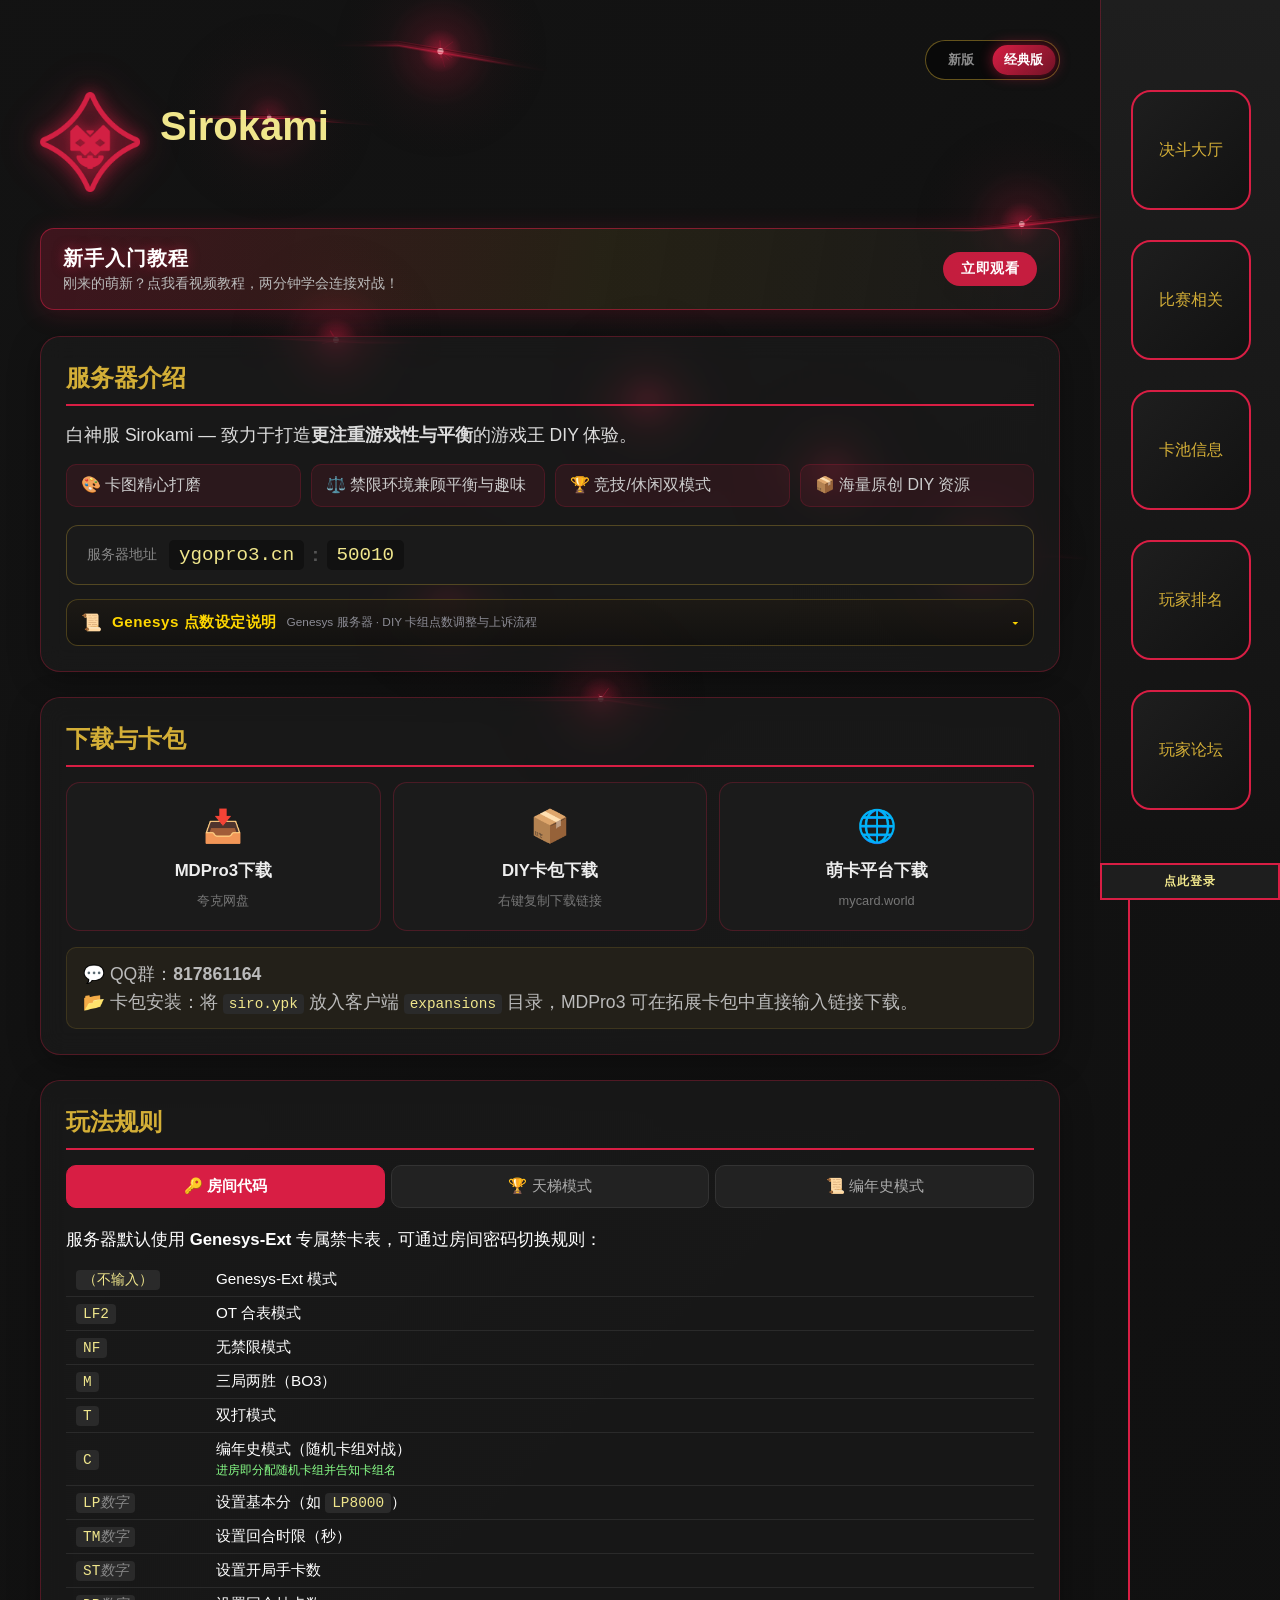
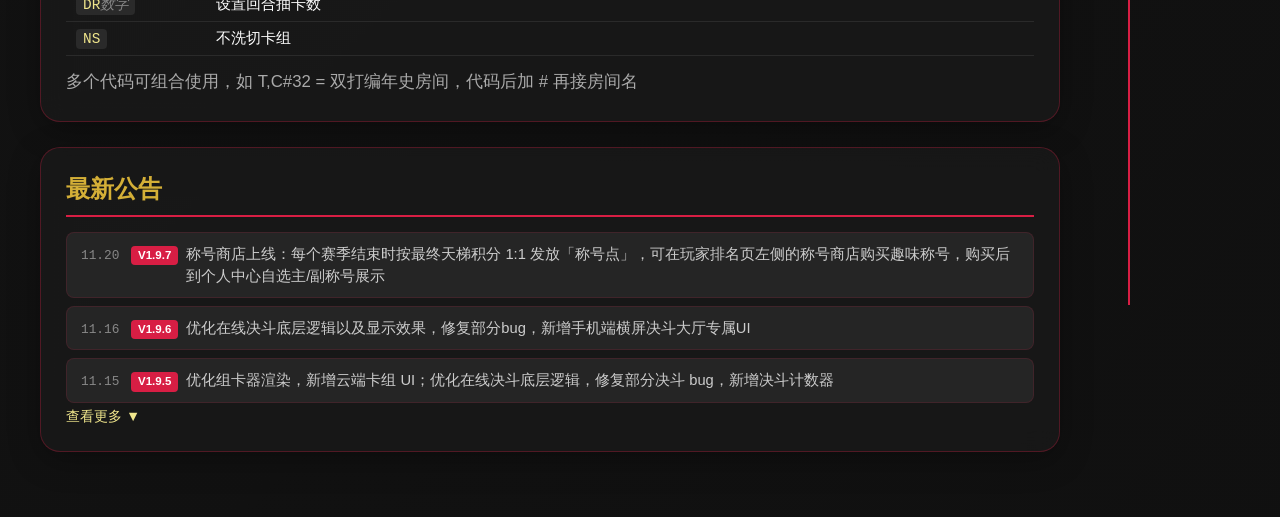
==== commit 255e5dc3: "feat(论坛): 帖子/详情/评论作者显示称号（复用排名称号接口与稀有度配色）" ====
--- a/index.html
+++ b/index.html
@@ -6,7 +6,7 @@
     <title>白神服Sirokami - 游戏王DIY服务器</title>
     <link rel="icon" href="favicon.ico">
     <link rel="stylesheet" href="css/style.css?v=20261115w" id="css-style">
-    <link rel="stylesheet" href="css/title-shop.css?v=20261120a" id="css-title-shop">
+    <link rel="stylesheet" href="css/title-shop.css?v=20261120b" id="css-title-shop">
     <link rel="stylesheet" href="css/card-pool-info.css?v=20261107e5" id="css-card-pool" media="not all">
     <link rel="stylesheet" href="css/eight-decks.css?v=20261107e5" id="css-eight-decks" media="not all">
     <link rel="stylesheet" href="css/xiaobairenshe.css" id="css-xiaobai" media="not all">
@@ -874,7 +874,7 @@
     <script src="js/title-shop.js?v=20261120c"></script>
     <script src="js/live-duels.js?v=20261116b"></script>
     <script src="js/deck-viewer.js?v=20261119r"></script>
-    <script src="js/deck-community.js?v=20261119r"></script>
+    <script src="js/deck-community.js?v=20261120a"></script>
     <script src="js/chronicle-decks.js?v=20260919d"></script>
     <script src="js/replay-viewer.js?v=20261119r"></script>
     <script src="js/ygocdb-search.js?v=20261022e"></script>
--- a/css/title-shop.css
+++ b/css/title-shop.css
@@ -403,6 +403,26 @@
 }
 .ts-toast.err { border-color: rgba(216, 30, 68, 0.6); color: #ffb3c1; }
 
+/* ── 论坛作者称号（与玩家排名同一套稀有度配色） ── */
+.forum-title {
+    display: inline-block;
+    margin-left: 4px;
+    padding: 0 5px;
+    border-radius: 4px;
+    border: 1px solid currentColor;
+    font-size: 0.64rem;
+    font-weight: 700;
+    line-height: 1.5;
+    vertical-align: middle;
+    opacity: 0.92;
+}
+.forum-title[data-rarity="白"] { color: #E8E8E8; }
+.forum-title[data-rarity="绿"] { color: #4CD38A; }
+.forum-title[data-rarity="蓝"] { color: #5AA9FF; }
+.forum-title[data-rarity="黄"] { color: #FFD24A; }
+.forum-title[data-rarity="红"] { color: #FF5F6D; }
+.forum-title[data-rarity="紫"] { color: #C08CFF; }
+
 /* ── 响应式 ── */
 @media (max-width: 1100px) {
     .ts-grid { grid-template-columns: repeat(3, minmax(0, 1fr)); }
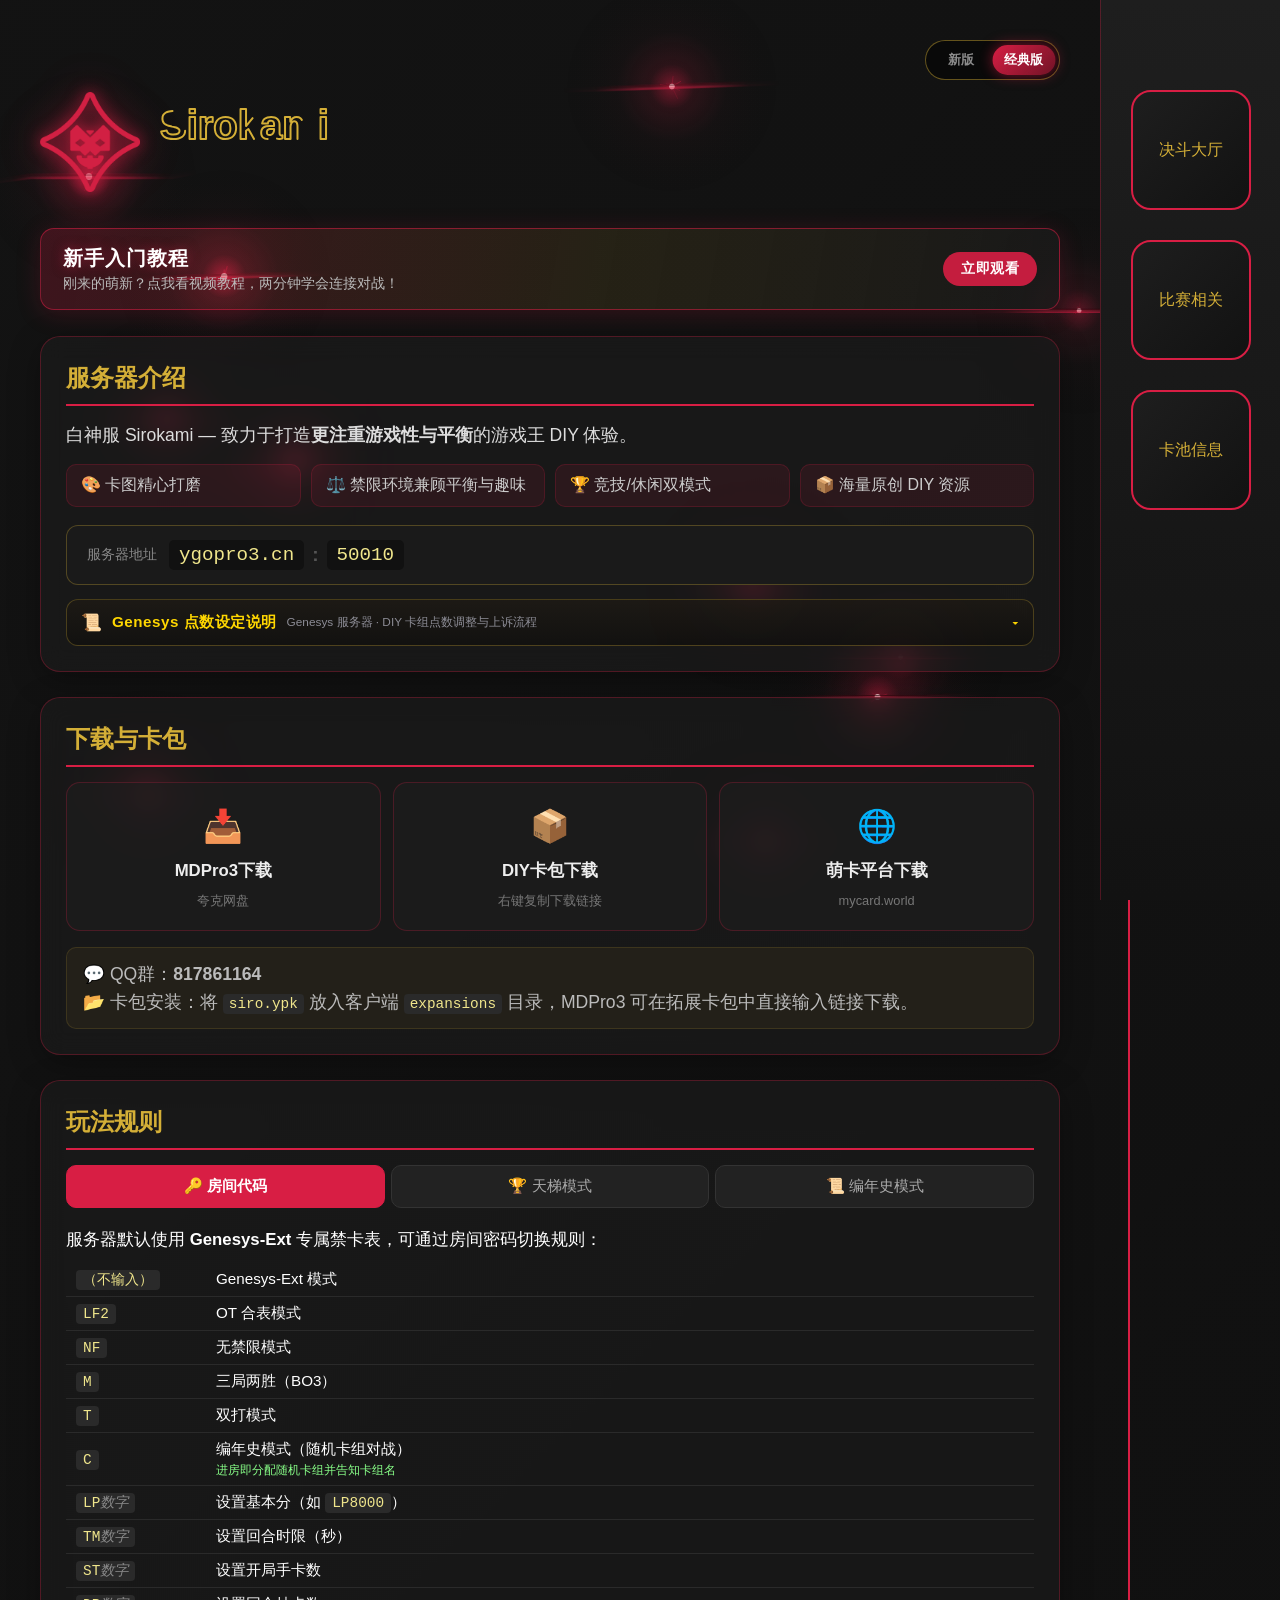
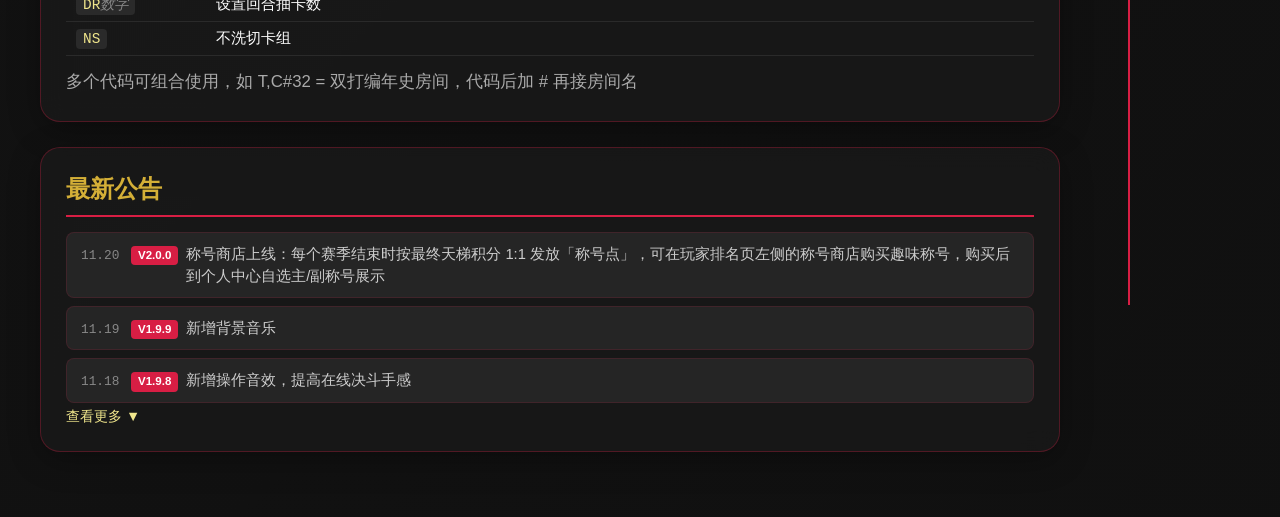
==== commit 457cb3cb: "chore(线上): 固化服务器工作区（称号商店 V2.0.0 + 11.17–11.20 公告） - 公告板：V1.9.7（11.17 决斗底层贴近 ygopro）/ V1.9.8（11.18 操作" ====
--- a/index.html
+++ b/index.html
@@ -1,993 +1,999 @@
-<!DOCTYPE html>
-<html lang="zh-CN">
-<head>
-    <meta charset="UTF-8">
-    <meta name="viewport" content="width=device-width, initial-scale=1.0">
-    <title>白神服Sirokami - 游戏王DIY服务器</title>
-    <link rel="icon" href="favicon.ico">
-    <link rel="stylesheet" href="css/style.css?v=20261115w" id="css-style">
-    <link rel="stylesheet" href="css/title-shop.css?v=20261120b" id="css-title-shop">
-    <link rel="stylesheet" href="css/card-pool-info.css?v=20261107e5" id="css-card-pool" media="not all">
-    <link rel="stylesheet" href="css/eight-decks.css?v=20261107e5" id="css-eight-decks" media="not all">
-    <link rel="stylesheet" href="css/xiaobairenshe.css" id="css-xiaobai" media="not all">
-    <link rel="stylesheet" href="css/new-cards.css" id="css-new-cards" media="not all">
-    <link rel="stylesheet" href="css/player-ranking.css?v=20261120c" id="css-player-ranking" media="not all">
-    <link rel="stylesheet" href="css/live-duels.css?v=20261107e5" id="css-live-duels" media="not all">
-    <link rel="stylesheet" href="css/deck-viewer.css?v=20261107e5" id="css-deck-viewer">
-    <link rel="stylesheet" href="css/deck-community.css?v=20261107e5" id="css-deck-community" media="not all">
-    <link rel="stylesheet" href="css/chronicle-decks.css?v=20261107e5" id="css-chronicle-decks">
-    <link rel="stylesheet" href="css/replay-viewer.css?v=20261117r" id="css-replay-viewer">
-    <link rel="stylesheet" href="css/ygocdb-search.css?v=20261107e5" id="css-ygocdb" media="not all">
-    <style>
-        body.loading {
-            visibility: hidden;
-        }
-    
-
-/* 更窄的手机（≤480px）：进度文字让位，保证 4 个按钮能在一行排完 */
-@media (max-width: 480px) {
-  html body #rpExternalBar #rpExtInfo { display: none !important; }
-  html body #rpExternalBar .rp-ext-btn { padding: 6px 9px !important; font-size: 12px !important; }
-}
-</style>
-<style>
-/* ── 服务器介绍 · 点数缓和规则（抽屉） ── */
-.rules-drawer { margin-top:14px; border:1px solid rgba(212,175,55,.28); border-radius:12px;
-  background:linear-gradient(180deg, rgba(30,26,20,.75), rgba(16,15,13,.75)); overflow:hidden; }
-.rules-toggle { width:100%; display:flex; align-items:center; gap:10px; padding:12px 14px;
-  background:transparent; border:0; cursor:pointer; text-align:left; font-family:inherit; }
-.rules-toggle:hover { background:rgba(255,59,59,.06); }
-.rules-toggle .ic { font-size:1.05rem; }
-.rules-toggle-title { color:#FFD700; font-weight:800; font-size:.95rem; letter-spacing:.5px; white-space:nowrap; }
-.rules-toggle-sub { color:#8d8d96; font-size:.74rem; flex:1 1 auto; overflow:hidden;
-  text-overflow:ellipsis; white-space:nowrap; }
-.rules-toggle-arrow { color:#FFD700; transition:transform .28s ease; flex:0 0 auto; }
-.rules-drawer.open .rules-toggle-arrow { transform:rotate(180deg); }
-.rules-body { max-height:0; overflow:hidden; transition:max-height .38s ease; }
-.rules-drawer.open .rules-body { max-height:3200px; }
-.rules-inner { padding:2px 16px 16px; color:#cfc8bd; font-size:.86rem; line-height:1.78; }
-.rules-h { color:#FFD700; font-weight:800; font-size:.9rem; margin:14px 0 8px;
-  padding-left:9px; border-left:3px solid #d4af37; letter-spacing:.5px; }
-.rules-lead { color:#a9a29a; font-size:.8rem; background:rgba(255,255,255,.03);
-  border-left:2px solid rgba(212,175,55,.45); padding:7px 11px; border-radius:6px; margin:6px 0 10px; }
-.rules-tip { color:#ffd8a8; background:rgba(216,140,40,.12); border:1px solid rgba(216,140,40,.35);
-  padding:8px 11px; border-radius:8px; font-size:.82rem; margin:10px 0; }
-.rules-list { margin:4px 0 6px; padding-left:1.3em; }
-.rules-list > li { margin:5px 0; }
-.rules-list ul, .rules-list ol { margin:4px 0; padding-left:1.25em; }
-.rules-list li li { margin:3px 0; color:#bfb8ae; }
-.rules-list .k { color:#FFE680; font-weight:700; }
-.rules-note { color:#8d8d96; font-size:.76rem; margin-top:12px; padding-top:10px;
-  border-top:1px dashed rgba(255,255,255,.1); }
-@media (max-width: 768px) {
-  .rules-inner { padding:2px 12px 14px; font-size:.82rem; line-height:1.72; }
-  .rules-toggle { padding:10px 12px; gap:8px; }
-  .rules-toggle-title { font-size:.88rem; }
-  .rules-toggle-sub { display:none; }
-}
-</style>
-</head>
-<body class="loading">
-    <canvas id="bgCanvas"></canvas>
-
-    <!-- ═══════════════════════════════════════════════════════
-         INTRO 黑屏遮罩（仅桌面端，动画结束后移除）
-         ═══════════════════════════════════════════════════════ -->
-    <div id="intro-overlay"></div>
-
-    <!-- ═══════════════════════════════════════════════════════
-         SECTION: 主页
-         ═══════════════════════════════════════════════════════ -->
-    <section id="section-main" class="content-section active">
-        <div class="main-content">
-            <!-- 版本切换滑块（与新版 next.html 右上角「新版/经典版」完全同款、同顺序）
-                 新版页：新版(高亮=当前) | 经典版(可点)
-                 本页　：新版(可点 → next.html) | 经典版(高亮=当前)，滑块靠右 -->
-            <div class="ver-switch-bar">
-                <div class="nx-version" data-v="classic" role="tablist" aria-label="界面版本">
-                    <span class="nx-version-thumb"></span>
-                    <a class="nx-version-btn" href="next.html" role="tab" title="切换到新版引导页面">新版</a>
-                    <span class="nx-version-btn is-active" role="tab" aria-selected="true">经典版</span>
-                </div>
-            </div>
-
-            <div class="logo-container">
-                <img src="logo.png" class="logo-img" alt="LOGO" loading="lazy">
-                <div class="server-title">
-                    <h1>Sirokami</h1>
-                    <p>欢迎在此享受真正的游戏王决斗</p>
-                </div>
-            </div>
-
-            <!-- 新手入门教程 醒目入口 -->
-            <a class="tutorial-banner" href="https://www.bilibili.com/video/BV1SaTn64EuS" target="_blank" rel="noopener">
-                <span class="tutorial-body">
-                    <span class="tutorial-title">新手入门教程</span>
-                    <span class="tutorial-sub">刚来的萌新？点我看视频教程，两分钟学会连接对战！</span>
-                </span>
-                <span class="tutorial-go">立即观看</span>
-            </a>
-
-            <div class="section">
-                <h2>服务器介绍</h2>
-                <p class="server-desc">
-                    白神服 Sirokami — 致力于打造<strong>更注重游戏性与平衡</strong>的游戏王 DIY 体验。
-                </p>
-                <div class="server-features">
-                    <div class="feature-item">🎨 卡图精心打磨</div>
-                    <div class="feature-item">⚖️ 禁限环境兼顾平衡与趣味</div>
-                    <div class="feature-item">🏆 竞技/休闲双模式</div>
-                    <div class="feature-item">📦 海量原创 DIY 资源</div>
-                </div>
-                <div class="server-address">
-                    <span class="addr-label">服务器地址</span>
-                    <code>ygopro3.cn</code>
-                    <span class="addr-sep">:</span>
-                    <code>50010</code>
-                </div>
-                <!-- 点数缓和规则（抽屉） -->
-                <div class="rules-drawer" id="pointsRules">
-                    <button class="rules-toggle" type="button" aria-expanded="false" aria-controls="pointsRulesBody"
-                            onclick="var d=this.parentNode;var o=d.classList.toggle('open');this.setAttribute('aria-expanded',o?'true':'false');">
-                        <span class="ic">📜</span>
-                        <span class="rules-toggle-title">Genesys 点数设定说明</span>
-                        <span class="rules-toggle-sub">Genesys 服务器 · DIY 卡组点数调整与上诉流程</span>
-                        <span class="rules-toggle-arrow">▾</span>
-                    </button>
-                    <div class="rules-body" id="pointsRulesBody">
-                        <div class="rules-inner">
-                            <div class="rules-lead">
-                                适用：本群同人游戏王 DIY 卡组点数调整咨询、上诉流程<br>
-                                定位：官方说明，新人解惑用，兼顾严谨和易懂
-                            </div>
-
-                            <div class="rules-h">一、点数制定原则</div>
-                            <p>本服务器所有 DIY 卡片的点数，以<strong>卡效评估</strong>为核心标准，评估主要参考两大维度：效果的适用范围 / 发动难度、效果带来的收益。</p>
-                            <ol class="rules-list">
-                                <li><span class="k">分值保底规则：</span>DIY 卡片基础点数最低为 1 分；官方卡异画版本不遵循此保底，可保留 0 分。主卡组、额外卡组计分逻辑相互独立，同时会根据卡种差异做区分。</li>
-                                <li><span class="k">叠加罚分规则：</span>同一张卡片具备多项高收益效果时，评分会追加罚分，控制单卡强度上限。</li>
-                                <li><span class="k">卡片点数低于标准模型：</span>目的是保留卡组系统本身的特色。前提是官方与 DIY 创作者均不会恶意利用这类低于模型分值的卡片。</li>
-                                <li><span class="k">卡片点数高于标准模型：</span>常见诱因包括玩家多次反馈投诉、效果边界模糊难以评估、卡片设计存在不合理之处，或是 DIY 作者主动提出调整建议。</li>
-                                <li><span class="k">点数偏差补充说明：</span>部分卡片会存在评估滞后、尚未二次复核的情况，由此出现点数不合适的问题，可走点数缓和上诉流程提交申请。</li>
-                            </ol>
-
-                            <div class="rules-h">二、点数缓和调整流程</div>
-                            <div class="rules-tip">
-                                <strong>重要前置：</strong>卡组分数<strong>过高、过低均支持点数上诉申请</strong>，二者区别在于【是否需要提前完成自查步骤】。
-                            </div>
-                            <ol class="rules-list">
-                                <li><span class="k">判断卡组分数状态</span>
-                                    <ul>
-                                        <li>情况 A：卡组分数过高 → 需要依次完成第 2、3、4 步自查调整，才可上诉</li>
-                                        <li>情况 B：卡组分数过低 → 无需执行 2、3、4 步自查，直接跳转至第 5 步提交上诉</li>
-                                    </ul>
-                                </li>
-                                <li><span class="k">替换高分泛用卡：</span>尝试将卡组内高分泛用卡更换为低分泛用替代品。</li>
-                                <li><span class="k">梳理系统卡池：</span>调整卡组系统组件，审视本系统内全部 DIY 卡片。</li>
-                                <li><span class="k">测试平衡玩法：</span>摸索、测试该系统更加健康合理的构筑与玩法。</li>
-                                <li><span class="k">提交上诉申请：</span>携带卡组信息，<strong>提供自身服务器 ID</strong>，对目标卡提交上诉 / 参考卡上诉。</li>
-                                <li><span class="k">等待上诉结果（三选一）</span>
-                                    <ul>
-                                        <li>结果 A：上诉成功，目标卡片点数下调</li>
-                                        <li>结果 B：上诉成功，参考卡片点数上调</li>
-                                        <li>结果 C：上诉失败，卡片维持原有点数</li>
-                                    </ul>
-                                </li>
-                            </ol>
-
-                            <div class="rules-h">三、补充提示</div>
-                            <ol class="rules-list">
-                                <li>上诉提交请务必附带服务器 ID，无 ID 的申请不予受理。</li>
-                                <li>上诉仅针对卡片点数合理性，不处理卡组对战胜负、单纯主观觉得强 / 弱这类诉求。</li>
-                                <li>点数属于服务器动态平衡机制，单次上诉失败不代表永久无法申请；如果后续卡片环境、主流玩法发生明显变动，可以再次按照流程提交。</li>
-                            </ol>
-
-                            <div class="rules-note">本说明为官方版本，最终解释权归服务器运营团队所有。</div>
-                        </div>
-                    </div>
-                </div>
-
-            </div>
-
-            <div class="section">
-                <h2 id="sec-download">下载与卡包</h2>
-                <div class="download-grid">
-                    <a href="https://pan.quark.cn/s/ca2e4e7a8c63#/list/share" class="download-card" target="_blank">
-                        <span class="download-icon">📥</span>
-                        <span class="download-title">MDPro3下载</span>
-                        <span class="download-hint">夸克网盘</span>
-                    </a>
-                    <a href="https://api.ygopro3.cn/file/siro.ypk" class="download-card" target="_blank">
-                        <span class="download-icon">📦</span>
-                        <span class="download-title">DIY卡包下载</span>
-                        <span class="download-hint">右键复制下载链接</span>
-                    </a>
-                    <a href="https://mycard.world/" class="download-card" target="_blank">
-                        <span class="download-icon">🌐</span>
-                        <span class="download-title">萌卡平台下载</span>
-                        <span class="download-hint">mycard.world</span>
-                    </a>
-                </div>
-                <div class="download-install">
-                    <p>💬 QQ群：<strong>817861164</strong></p>
-                    <p>📂 卡包安装：将 <code>siro.ypk</code> 放入客户端 <code>expansions</code> 目录，MDPro3 可在拓展卡包中直接输入链接下载。</p>
-                </div>
-            </div>
-
-            <div class="section">
-                <h2>玩法规则</h2>
-                <div class="rules-tabs">
-                    <button class="rules-tab active" data-tab="tab-roomcode">🔑 房间代码</button>
-                    <button class="rules-tab" data-tab="tab-ladder">🏆 天梯模式</button>
-                    <button class="rules-tab" data-tab="tab-chronicle">📜 编年史模式</button>
-                </div>
-
-                <!-- 房间代码 -->
-                <div class="rules-panel active" id="tab-roomcode">
-                    <p>服务器默认使用 <strong>Genesys-Ext</strong> 专属禁卡表，可通过房间密码切换规则：</p>
-                    <table class="code-table">
-                        <tr><td><code>（不输入）</code></td><td>Genesys-Ext 模式</td></tr>
-                        <tr><td><code>LF2</code></td><td>OT 合表模式</td></tr>
-                        <tr><td><code>NF</code></td><td>无禁限模式</td></tr>
-                        <tr><td><code>M</code></td><td>三局两胜（BO3）</td></tr>
-                        <tr><td><code>T</code></td><td>双打模式</td></tr>
-                        <tr><td><code>C</code></td><td>编年史模式（随机卡组对战）<br><span style="color:#8f8;font-size:12px;">进房即分配随机卡组并告知卡组名</span></td></tr>
-                        <tr><td><code>LP<span class="param">数字</span></code></td><td>设置基本分（如 <code>LP8000</code>）</td></tr>
-                        <tr><td><code>TM<span class="param">数字</span></code></td><td>设置回合时限（秒）</td></tr>
-                        <tr><td><code>ST<span class="param">数字</span></code></td><td>设置开局手卡数</td></tr>
-                        <tr><td><code>DR<span class="param">数字</span></code></td><td>设置回合抽卡数</td></tr>
-                        <tr><td><code>NS</code></td><td>不洗切卡组</td></tr>
-                    </table>
-                    <p style="margin-top:12px;color:#aaa;">多个代码可组合使用，如 <code>T,C#32</code> = 双打编年史房间，代码后加 <code>#</code> 再接房间名</p>
-                </div>
-
-                <!-- 天梯模式 -->
-                <div class="rules-panel" id="tab-ladder">
-                    <p><strong>怎么玩</strong>：只算<strong>随机匹配</strong>（<code>M</code> 房）—— 双方登录官网账号即自动开赛；<strong>约房（<code>M#</code>）不计天梯分</strong></p>
-                    <p><strong>计分</strong>：胜 <strong>+10</strong>（对手分高最多再 +5）、平 <strong>+5</strong>、负 <strong>+0</strong>、每日首胜 <strong>+2</strong>；需双方已登录、非同一账号 / 同 IP 才计分</p>
-                    <p><strong>投降</strong>：当天第 N 次投降扣 N 分（最多 -10），次日重置</p>
-                    <p><strong>上榜</strong>：打完 5 场定级赛即可进榜；段位按活跃玩家百分比（巅峰 / 大师 8% / 钻石 18% / 黄金 35% / 白银 60%）；每赛季积分 ≥150 可投稿 DIY</p>
-                    <p>房间内指令：</p>
-                    <table class="code-table">
-                        <tr><td><code>/register 用户名 密码 显示名</code></td><td>注册新账号（首次）</td></tr>
-                        <tr><td><code>/login 用户名 密码</code></td><td>登录已有账号</td></tr>
-                        <tr><td><code>/rating</code></td><td>查看自己积分</td></tr>
-                        <tr><td><code>/rating 玩家名</code></td><td>查看指定玩家积分</td></tr>
-                        <tr><td><code>/ladder</code></td><td>查看天梯排行榜</td></tr>
-                        <tr><td><code>/winnerdeck 玩家名</code></td><td>查看该玩家天梯胜者卡组</td></tr>
-                    </table>
-                </div>
-
-                <!-- C模式·编年史 -->
-                <div class="rules-panel" id="tab-chronicle">
-                    <p>房间代码 <code>C</code>，服务器为双方<strong>随机分配卡组</strong>，展开公平的即兴对决</p>
-                    <p>🎴 双方各获得<strong>不同</strong>的随机卡组，就位后<strong>直接开始</strong>对战</p>
-                    <p>📊 每张卡片设有<strong>分值</strong>，卡组总分 ≤ 100 分，确保对局相对平衡</p>
-                    <p>📚 卡组池由策划组<strong>精心挑选</strong>，持续更新中，欢迎投稿</p>
-                    <div class="chronicle-decks-box">
-                        <button class="chronicle-decks-open" id="chronicleDecksOpen" type="button">卡组列表</button>
-                    </div>
-                </div>
-            </div>
-
-            <div class="section">
-                <h2>最新公告</h2>
-                <div class="announcement-box">
-                    <div class="announcement-item"><span class="ann-date">11.20</span><span class="ann-badge">V1.9.7</span><span class="ann-text">称号商店上线：每个赛季结束时按最终天梯积分 1:1 发放「称号点」，可在玩家排名页左侧的称号商店购买趣味称号，购买后到个人中心自选主/副称号展示</span></div>
-                    <div class="announcement-item"><span class="ann-date">11.16</span><span class="ann-badge">V1.9.6</span><span class="ann-text">优化在线决斗底层逻辑以及显示效果，修复部分bug，新增手机端横屏决斗大厅专属UI</span></div>
-                    <div class="announcement-item"><span class="ann-date">11.15</span><span class="ann-badge">V1.9.5</span><span class="ann-text">优化组卡器渲染，新增云端卡组 UI；优化在线决斗底层逻辑，修复部分决斗 bug，新增决斗计数器</span></div>
-                    <div class="announcement-item"><span class="ann-date">11.14</span><span class="ann-badge">V1.9.4</span><span class="ann-text">新版官网优化（适配决斗大厅以及组卡器）；组卡器优化（可右键转移、左键拖拽调整卡位）；修复组卡器排序 bug；在线决斗体验优化（断线重连宽限 60 秒）；饼图可获取副轴信息；新增趣味性称号（获取方式保密，仅可在天梯获取）</span></div>
-                    <div class="announcement-item"><span class="ann-date">11.07</span><span class="ann-badge">V1.9.3</span><span class="ann-text">决斗场地翻新，将默认更换为服务器专属卡背，优化交互体验</span></div>
-                    <div class="announcement-item"><span class="ann-date">11.04</span><span class="ann-badge">V1.9.2</span><span class="ann-text">决斗大厅可实时观战，查看饼图以及先后手胜率</span></div>
-                    <div class="announcement-item"><span class="ann-date">10.20</span><span class="ann-badge">V1.9.1</span><span class="ann-text">开放手机端组卡模式：卡组区固定 10 张一行、不滚动整组可见，右侧「搜卡」竖条一键滑出搜卡面板，点卡片即可查看详情并在详情里移除卡片</span></div>
-                    <div class="announcement-item"><span class="ann-date">10.18</span><span class="ann-badge">V1.9.0</span><span class="ann-text">大更新：新增新版引导页面，新增在线决斗大厅，组卡器修改（现可保存已登录玩家的卡组），回放器优化（现可以看见卡片效果文本），去除了晓白相关板块；卡池大改：卡池信息与禁限分值合并为一个模块并加入先行卡展示</span></div>
-                    <div class="announcement-item"><span class="ann-date">09.23</span><span class="ann-badge">V1.8.5</span><span class="ann-text">卡组编辑功能体验再次优化（新增相关卡片搜索功能，优化整体UI），修复回放BUG（对方场地反向、缺少表示形式变更）</span></div>
-                    <div class="announcement-item"><span class="ann-date">09.21</span><span class="ann-badge">V1.8.4</span><span class="ann-text">卡组编辑功能体验优化，比赛相关重新美化设计</span></div>
-                    <div class="announcement-item"><span class="ann-date">09.20</span><span class="ann-badge">V1.8.3</span><span class="ann-text">编年史卡组池界面美化（按首字母分组排列并可一键定位、支持搜索卡组名、投稿卡组突出显示卡组名）</span></div>
-                    <div class="announcement-item"><span class="ann-date">09.20</span><span class="ann-badge">V1.8.2</span><span class="ann-text">回放功能优化（修复守备显示，优化卡牌移动显示，新增攻守数值，新增召唤法独立动画，新增攻击特效）</span></div>
-                    <div class="announcement-item"><span class="ann-date">09.09</span><span class="ann-badge">V1.8.1</span><span class="ann-text">回放体验更新：修复部分回放里双方名字左右显示反了、回放窗口偶尔样式错乱；新增回合数显示、被打时画面闪红与伤害数字（如 -3000）、盖放陷阱发动会自动翻开、召唤光环、攻击箭头提示（打玩家时箭头指向对方手卡）</span></div>
-                    <div class="announcement-item"><span class="ann-date">09.09</span><span class="ann-badge">V1.8.0</span><span class="ann-text">回放系统上线：天梯/对战记录的回放码旁新增「▶ 回放」按钮，点击直接弹窗播放整场对局——完整场地还原（怪兽/魔陷/手牌/墓地/卡组/额外卡组/除外/共用额外怪兽区）、全程动画（移动滑行、召唤光环、发效果闪光、翻开盖卡、破坏粒子、受伤闪红、阶段横幅、攻击箭头标记）、对局日志与播放控制（暂停/倍速/进度条）</span></div>
-                    <div class="announcement-item"><span class="ann-date">09.05</span><span class="ann-badge">V1.7.3</span><span class="ann-text">官网新增组卡模式（卡池信息页），筛选分值（-1 筛禁卡）；修复卡池信息页统计，卡片数量仅计 DIY 卡并随搜索/筛选实时更新</span></div>
-                    <div class="announcement-item"><span class="ann-date">09.03</span><span class="ann-badge">V1.7.2</span><span class="ann-text">主页新增教程视频入口，优化个人主页，新增卡组总分展示，玩家排名可点击查看对局记录</span></div>
-                    <div class="announcement-item"><span class="ann-date">09.01</span><span class="ann-badge">V1.7.1</span><span class="ann-text">编年史模式新增「卡组列表」；个人中心可自选称号展示；卡池信息新增官方卡查询，支持译名切换；卡组悬停可查看官方卡效果</span></div>
-                    <div class="announcement-item"><span class="ann-date">08.07</span><span class="ann-badge">V1.7.0</span><span class="ann-text">玩家论坛上线：四大分区（休闲杂谈/卡片反馈/卡组分享/答疑解忧），支持卡组嵌入+卡片嵌入+表情包，账号登录系统（注册在游戏内），个人中心（修改头像/显示名/我的发帖），全局搜索/标签/浏览量/置顶/点赞</span></div>
-                    <div class="announcement-item"><span class="ann-date">08.06</span><span class="ann-badge">V1.6.2</span><span class="ann-text">全局卡组查看器：桌面端拖拽 .ydk 文件 / 粘贴卡组码即可查看卡组详情，手机端识别剪贴板卡组码，胜者卡组新增一键下载 .ydk 文件</span></div>
-                    <div class="announcement-item"><span class="ann-date">08.03</span><span class="ann-badge">V1.6.1</span><span class="ann-text">天梯卡组禁限分数角标 + DIY角标，卡图悬停/触摸显示效果文本，卡池筛选补充装备魔法，修复异画卡分数不显示，移动端适配</span></div>
-                    <div class="announcement-item"><span class="ann-date">07.20</span><span class="ann-badge">V1.6.0</span><span class="ann-text">主站首页大更新：服务器介绍/下载卡片重设计，玩法规则三 Tab 切换（房间代码·天梯模式·编年史模式），公告板时间线卡片化，CDB 数据 gzip 压缩加载加速</span></div>
-                    <div class="announcement-item"><span class="ann-date">07.08</span><span class="ann-badge">V1.5.0</span><span class="ann-text">主站「服务器对局」上线，可实时查看当前所有对局（房间号/玩家/LP/卡组），管理员支持全服喊话、死三倒计时、关闭房间，修复ChallongeJoinHandler导致第二人进房变观战的bug</span></div>
-                    <div class="announcement-item"><span class="ann-date">07.05</span><span class="ann-badge">V1.4.0</span><span class="ann-text">D#比赛房落地，对接Tabulator排表系统，主站「比赛相关」板块上线（支持单淘/瑞士轮对阵图与实时排名），ELO积分系统重构</span></div>
-                    <div class="announcement-item"><span class="ann-date">06.29</span><span class="ann-badge">V1.3.2</span><span class="ann-text">新卡列表最新一期卡图叠加logo标记，灵摆卡自动识别偏移</span></div>
-                    <div class="announcement-item"><span class="ann-date">06.25</span><span class="ann-badge">V1.3.1</span><span class="ann-text">天梯胜者卡组查询，卡片使用率胜率统计，同名异画卡数据合并，手机端适配优化</span></div>
-                    <div class="announcement-item"><span class="ann-date">06.25</span><span class="ann-badge">V1.3.0</span><span class="ann-text">新增账号登录系统，M#比赛房ELO天梯积分制，主站「玩家排名」板块上线</span></div>
-                    <div class="announcement-item"><span class="ann-date">06.22</span><span class="ann-badge">V1.2.0</span><span class="ann-text">移动端全面优化（布局/性能/交互），桌面端新增入场动画，卡包部署流程改进</span></div>
-                    <div class="announcement-item"><span class="ann-date">06.10</span><span class="ann-badge">V1.1.1</span><span class="ann-text">UI美化，滑动优化，卡池内新增新卡列表</span></div>
-                    <div class="announcement-item"><span class="ann-date">06.09</span><span class="ann-badge">V1.1.0</span><span class="ann-text">优化整体框架，"主轴评分"替换为"晓白相关"</span></div>
-                    <div class="announcement-item"><span class="ann-date">05.14</span><span class="ann-badge">V1.0.6</span><span class="ann-text">优化主页样式，优化卡池信息加载逻辑</span></div>
-                    <div class="announcement-item"><span class="ann-date">05.12</span><span class="ann-badge">V1.0.5</span><span class="ann-text">完全优化卡池信息页面</span></div>
-                    <div class="announcement-item"><span class="ann-date">05.11</span><span class="ann-badge">V1.0.4</span><span class="ann-text">修复连接怪兽守备力显示错误</span></div>
-                    <div class="announcement-item"><span class="ann-date">05.11</span><span class="ann-badge">V1.0.3</span><span class="ann-text">修复"？"攻守时显示错误</span></div>
-                    <div class="announcement-item"><span class="ann-date">05.08</span><span class="ann-badge">V1.0.2</span><span class="ann-text">新增卡池展示</span></div>
-                    <div class="announcement-item"><span class="ann-date">04.25</span><span class="ann-badge">V1.0.1</span><span class="ann-text">新增禁卡表去重，不再显示重复卡</span></div>
-                    <div class="announcement-item"><span class="ann-date">04.22</span><span class="ann-badge">V1.0.0</span><span class="ann-text">白神服 Sirokami 正式上线</span></div>
-                </div>
-                <div class="announcement-toggle">查看更多 ▼</div>
-                <div class="announcement-close">收起 ▲</div>
-            </div>
-        </div>
-
-        <!-- 编年史卡组列表弹窗 -->
-        <div class="chronicle-overlay" id="chronicleOverlay">
-            <div class="chronicle-modal">
-                <button class="chronicle-close" id="chronicleModalClose" title="关闭">×</button>
-                <h2>📚 编年史卡组池</h2>
-                <div class="chronicle-modal-body" id="chronicleModalBody"><div class="loading-hint">加载中...</div></div>
-            </div>
-        </div>
-    </section>
-
-
-    <!-- ═══════════════════════════════════════════════════════
-         SECTION: 卡池信息
-         ═══════════════════════════════════════════════════════ -->
-    <section id="section-card-pool" class="content-section">
-        <button class="back-btn" onclick="showSection('section-main')">← 返回主页</button>
-        <div class="title">🎴 卡池信息 <span class="pool-title-sub">DIY · 先行 · 官方 全卡池</span></div>
-
-        <!-- 来源筛选（不选「全部」以外就是只看该来源）+ 排序 + 官方译名查询
-             ⚠ 原来这里是「DIY 卡池 / 官方卡查询」两个模式按钮（两个池子来回切），
-                现在合成一个池子，官方/先行只作为「来源」筛选条件 ✓ -->
-        <div class="pool-topbar">
-            <div class="pool-source-bar">
-                <span class="pool-source-label">来源</span>
-                <div class="pool-mode-switch" id="poolSourceSwitch">
-                    <button class="pool-mode-btn active" data-src="all" title="三种来源一起显示">全部</button>
-                    <button class="pool-mode-btn" data-src="diy" title="白神服原创 DIY 卡">🎴 DIY</button>
-                    <button class="pool-mode-btn" data-src="pre" title="官方还没正式出的先行卡（已正式出过的先行版会自动隐藏，只保留官方版）">🆕 先行</button>
-                    <button class="pool-mode-btn" data-src="ocg" title="官方卡表（OCG/TCG）">📘 官方</button>
-                </div>
-            </div>
-            <div class="pool-topbar-right">
-                <label class="pool-sort-wrap">排序
-                    <select id="poolSort">
-                        <option value="default">默认（类型/等级）</option>
-                        <option value="scoreDesc">分值 高→低</option>
-                        <option value="scoreAsc">分值 低→高</option>
-                        <option value="atkDesc">攻击力 高→低</option>
-                        <option value="levelDesc">等级 高→低</option>
-                        <option value="idAsc">卡号 小→大</option>
-                    </select>
-                </label>
-                <button class="pool-ygocdb-btn" id="poolYgocdbBtn" title="查官方卡的多套译名（数据来源：百鸽 ygocdb）">🔍 官方译名查询</button>
-            </div>
-        </div>
-
-        <!-- 组卡模式入口（独立按钮，开启后进入三栏布局） -->
-        <div class="deck-builder-top">
-            <button class="deck-builder-toggle" id="deckBuilderToggle">🛠 组卡模式</button>
-        </div>
-
-        <!-- ═══ 组卡模式三栏布局（全屏重排，开启时显示）═══ -->
-        <div class="db-layout" id="dbLayout" style="display:none;">
-            <!-- 左栏：点卡详情 + 加入按钮 -->
-            <div class="db-col db-col-left">
-                <div class="db-panel db-detail-panel">
-                    <div class="db-panel-title">📖 卡片详情</div>
-                    <div class="db-detail-body" id="dbDetailBody">
-                        <div class="db-detail-empty">点击右侧卡片查看详情<br><br>点击下方按钮加入卡组</div>
-                    </div>
-                </div>
-            </div>
-
-            <!-- 中栏：卡组编辑（复用 deckBuilderPanel） -->
-            <div class="db-col db-col-mid">
-                <div class="deck-builder-panel" id="deckBuilderPanel">
-                    <div class="db-header">
-                        <div class="db-title">🛠 我的卡组</div>
-                        <div class="db-actions">
-                            <span class="db-score" id="dbScore">总分：0/100</span>
-                            <button class="db-btn db-btn-gold" id="dbHighScore" title="高亮卡组中 8 分及以上的卡">查询高分卡</button>
-                            <button class="db-btn" id="dbSort">排序</button>
-                            <button class="db-btn" id="dbImport">导入</button>
-                            <button class="db-btn" id="dbCopy">复制</button>
-                            <button class="db-btn" id="dbDownload">下载 ydk</button>
-                            <button class="db-btn db-btn-gold" id="dbSaveCloud" title="把当前卡组保存到你的账号（服务器），换电脑/手机也在">☁ 保存到账号</button>
-                            <button class="db-btn" id="dbLoadCloud" title="读取账号里保存的卡组">☁ 读取账号卡组</button>
-                            <button class="db-btn db-danger" id="dbDelCloud" title="删除账号里保存的卡组">删除</button>
-                            <button class="db-btn db-danger" id="dbClear" title="清空卡组">清空</button>
-                        </div>
-                    </div>
-                    <div class="db-section" id="dbMain">
-                        <div class="db-section-title">主卡组 <span class="db-count" id="dbMainCount">0</span>/60</div>
-                        <div class="db-cards" id="dbMainCards"></div>
-                    </div>
-                    <div class="db-section" id="dbExtra">
-                        <div class="db-section-title">额外卡组 <span class="db-count" id="dbExtraCount">0</span>/15</div>
-                        <div class="db-cards" id="dbExtraCards"></div>
-                    </div>
-                    <div class="db-section" id="dbSide">
-                        <div class="db-section-title">副卡组 <span class="db-count" id="dbSideCount">0</span>/15</div>
-                        <div class="db-cards" id="dbSideCards"></div>
-                    </div>
-                </div>
-            </div>
-
-            <!-- 右栏：搜卡（搜索 + 卡图网格，一行5张滚动） -->
-            <div class="db-col db-col-right">
-                <div class="db-panel db-search-panel">
-                    <div class="db-panel-title">🔎 搜卡</div>
-                    <div class="db-search-box">
-                        <input type="text" class="db-search-input" id="dbSearchInput"
-                            placeholder="搜索卡名 / ID / 效果..." autocomplete="off">
-                        <div class="db-filter-toggle-row">
-                            <button class="db-filter-toggle" id="dbFilterToggle">⚙ 筛选 <span class="db-filter-count" id="dbFilterCount"></span></button>
-                            <button class="db-common-btn" id="dbCommonBtn" type="button" title="只看常用卡（手坑/泛用魔法陷阱等）">★ 常用卡</button>
-                            <button class="db-filter-clear" id="dbFilterClear" title="清空全部筛选与「相关卡片」">清空</button>
-                        </div>
-                        <div class="db-adv-filters" id="dbAdvFilters">
-                            <div class="db-af-group db-af-wide">
-                                <div class="db-af-label">类型</div>
-                                <div class="db-af-chips" id="dbFilterTypes"></div>
-                            </div>
-                            <div class="db-af-group db-af-wide">
-                                <div class="db-af-label">怪兽</div>
-                                <div class="db-af-chips" id="dbFilterMonsterSub"></div>
-                            </div>
-                            <div class="db-af-group db-af-wide">
-                                <div class="db-af-label">魔法</div>
-                                <div class="db-af-chips" id="dbFilterSpellSub"></div>
-                            </div>
-                            <div class="db-af-group db-af-wide">
-                                <div class="db-af-label">陷阱</div>
-                                <div class="db-af-chips" id="dbFilterTrapSub"></div>
-                            </div>
-                            <div class="db-af-group">
-                                <div class="db-af-label">星级</div>
-                                <input type="number" class="db-af-input" id="dbFLevelMin" placeholder="最小" min="0" max="13">
-                                <span class="db-af-sep">~</span>
-                                <input type="number" class="db-af-input" id="dbFLevelMax" placeholder="最大" min="0" max="13">
-                            </div>
-                            <div class="db-af-group">
-                                <div class="db-af-label">攻击力</div>
-                                <input type="number" class="db-af-input" id="dbFAtkMin" placeholder="最小">
-                                <span class="db-af-sep">~</span>
-                                <input type="number" class="db-af-input" id="dbFAtkMax" placeholder="最大">
-                            </div>
-                            <div class="db-af-group">
-                                <div class="db-af-label">守备力</div>
-                                <input type="number" class="db-af-input" id="dbFDefMin" placeholder="最小">
-                                <span class="db-af-sep">~</span>
-                                <input type="number" class="db-af-input" id="dbFDefMax" placeholder="最大">
-                            </div>
-                            <div class="db-af-group">
-                                <div class="db-af-label">分值</div>
-                                <input type="number" class="db-af-input" id="dbFScoreMin" placeholder="最小">
-                                <span class="db-af-sep">~</span>
-                                <input type="number" class="db-af-input" id="dbFScoreMax" placeholder="最大">
-                                <span class="db-af-hint">-1 = 禁卡</span>
-                            </div>
-                            <div class="db-af-group db-af-wide">
-                                <div class="db-af-label">属性</div>
-                                <div class="db-af-chips" id="dbFilterAttr"></div>
-                            </div>
-                            <div class="db-af-group db-af-wide">
-                                <div class="db-af-label">种族</div>
-                                <div class="db-af-chips" id="dbFilterRace"></div>
-                            </div>
-                        </div>
-                    </div>
-                    <div class="db-grid-wrap">
-                        <div class="db-grid" id="dbGrid"></div>
-                        <div class="db-grid-tip" id="dbGridTip"></div>
-                    </div>
-                </div>
-            </div>
-        </div>
-
-        <!-- 官方卡译名选择：已移入「🔍 官方译名查询」弹窗内（见 js/ygocdb-search.js） -->
-
-        <div class="stats" id="stats" style="display:none">
-            <div class="stat-item">总卡牌数 <div class="num" id="total">0</div></div>
-            <div class="stat-item">怪兽卡 <div class="num" id="monster">0</div></div>
-            <div class="stat-item">魔法卡 <div class="num" id="totalSpell">0</div></div>
-            <div class="stat-item">陷阱卡 <div class="num" id="totalTrap">0</div></div>
-        </div>
-
-        <div class="search-filter-container" style="display:none">
-            <div class="search-wrapper">
-                <input type="text" class="search" id="search" placeholder="搜索卡名 / ID / 效果...">
-            </div>
-            <div class="multi-filter-group">
-                <div class="filter-collapse-item">
-                    <div class="filter-collapse-header">卡片种类</div>
-                    <div class="filter-collapse-content">
-                        <div id="filterTypeContainer" class="filter-row"></div>
-                    </div>
-                </div>
-                <div class="filter-collapse-item">
-                    <div class="filter-collapse-header">属性</div>
-                    <div class="filter-collapse-content">
-                        <div id="filterAttributeContainer" class="filter-row"></div>
-                    </div>
-                </div>
-                <div class="filter-collapse-item">
-                    <div class="filter-collapse-header">种族</div>
-                    <div class="filter-collapse-content">
-                        <div id="filterRaceContainer" class="filter-row"></div>
-                    </div>
-                </div>
-                <div class="filter-collapse-item">
-                    <div class="filter-collapse-header">等级/攻防</div>
-                    <div class="filter-collapse-content">
-                        <div class="range-filter-group">
-                            <div class="range-item">
-                                <label>等级</label>
-                                <input type="number" min="0" id="levelMin" placeholder="最低">
-                                <span>~</span>
-                                <input type="number" min="0" id="levelMax" placeholder="最高">
-                            </div>
-                            <div class="range-item">
-                                <label>攻击力</label>
-                                <input type="number" min="-2" id="atkMin" placeholder="最低">
-                                <span>~</span>
-                                <input type="number" min="-2" id="atkMax" placeholder="最高">
-                            </div>
-                            <div class="range-item">
-                                <label>守备力</label>
-                                <input type="number" min="-2" id="defMin" placeholder="最低">
-                                <span>~</span>
-                                <input type="number" min="-2" id="defMax" placeholder="最高">
-                            </div>
-                        </div>
-                    </div>
-                </div>
-                <div class="filter-collapse-item">
-                    <div class="filter-collapse-header">禁限规制</div>
-                    <div class="filter-collapse-content">
-                        <div id="filterLimitContainer" class="filter-row"></div>
-                        <div class="pool-filter-hint">不选 = 不限（含卡池外的卡）；「禁」= 禁止使用</div>
-                    </div>
-                </div>
-                <div class="filter-collapse-item">
-                    <div class="filter-collapse-header">分值（Genesys）</div>
-                    <div class="filter-collapse-content">
-                        <div class="range-filter-group">
-                            <div class="range-item">
-                                <label>分值</label>
-                                <input type="number" min="0" id="scoreMin" placeholder="最低">
-                                <span>~</span>
-                                <input type="number" min="0" id="scoreMax" placeholder="最高">
-                            </div>
-                        </div>
-                    </div>
-                </div>
-                <button class="reset-filter-btn" id="resetFilterBtn">重置所有筛选</button>
-            </div>
-        </div>
-
-        <div id="cardContainer" class="card-grid">
-            <div class="loading-tip">正在加载卡牌数据，请稍候...</div>
-        </div>
-
-        <div id="pagination" style="display:none;"></div>
-    </section>
-
-    <!-- ═══════════════════════════════════════════════════════
-         SECTION: 八强卡组
-         ═══════════════════════════════════════════════════════ -->
-    <section id="section-eight-decks" class="content-section">
-        <button class="back-btn" onclick="showSection('section-main')">← 返回主页</button>
-
-        <!-- 右上角：原八强卡组入口按钮（仿新卡列表 placement） -->
-        <button class="old-decks-trigger" id="oldDecksTrigger" title="历届八强">📋 历届八强</button>
-        <!-- 右上角：服务器对局（仿新卡列表 placement） -->
-        <button class="live-duels-trigger" id="liveDuelsTrigger">⚡ 当前对局</button>
-
-        <h1 class="page-title">比赛相关</h1>
-        <div class="red-line"></div>
-
-        <!-- 赛事切换滑块：左=瑞士轮，右=淘汰赛 -->
-        <div class="tourney-switch" id="tourneySwitch">
-            <span class="tourney-switch-thumb" id="tourneyThumb"></span>
-            <button class="tourney-switch-btn is-active" type="button" data-slot="swiss">瑞士轮</button>
-            <button class="tourney-switch-btn" type="button" data-slot="elim">淘汰赛</button>
-        </div>
-
-        <!-- 比赛信息栏 -->
-        <div id="tournamentHeader" class="tournament-header" style="display:none;">
-            <span id="tourneyName"></span>
-            <span id="tourneyRule" class="badge rule-badge"></span>
-            <span id="tourneyStatus" class="badge status-badge"></span>
-        </div>
-
-        <!-- 主体：比赛数据动态渲染 -->
-        <div class="tournament-main" id="tournamentMain">
-            <div class="loading-hint">加载比赛数据中...</div>
-        </div>
-
-        <!-- 原八强卡组 modal（点击右上角按钮打开） -->
-        <div class="old-decks-overlay" id="oldDecksOverlay">
-            <div class="old-decks-modal" id="oldDecksModal">
-                <!-- 顶部吸顶栏：筛选(左) + 关闭(右)，同一高度对齐 -->
-                <div class="old-decks-topbar">
-                    <button class="old-decks-close filter-float-btn" id="filterFloatBtn" title="筛选赛事">☰</button>
-                    <h2>历届八强</h2>
-                    <button class="old-decks-close" id="oldDecksClose" title="关闭">×</button>
-                </div>
-                <div class="old-decks-body">
-                    <div class="filter-panel old-filter-panel">
-                        <h3>赛事列表</h3>
-                        <div id="buttonContainer"></div>
-                    </div>
-                    <div class="container old-container" id="oldContainer">加载中...</div>
-                </div>
-                <div class="filter-mask" id="filterMask"></div>
-                <div class="filter-popup" id="filterPopup">
-                    <button class="filter-close-btn" id="filterCloseBtn">×</button>
-                    <h3>赛事列表</h3>
-                    <div id="popupButtonContainer"></div>
-                </div>
-            </div>
-        </div>
-        <!-- 服务器对局（点击右上角按钮打开） -->
-        <div class="live-duels-overlay" id="liveDuelsOverlay">
-            <div class="live-duels-modal" id="liveDuelsModal">
-                <div class="live-duels-header">
-                    <h2>服务器实时对局</h2>
-                    <span class="live-duels-count" id="liveDuelsCount">0</span>
-                    <button class="live-duels-close" id="liveDuelsClose">&times;</button>
-                </div>
-                <div class="live-duels-admin">
-                    <div id="adminLoginForm" class="admin-login-form" style="display:flex;gap:6px;align-items:center;">
-                        <label for="adminUsername" style="display:none;">账号</label>
-                        <input type="text" id="adminUsername" placeholder="账号" style="width:100px;">
-                        <label for="adminPassword" style="display:none;">密码</label>
-                        <input type="password" id="adminPassword" placeholder="密码" style="width:100px;">
-                        <button class="admin-btn" id="adminLoginBtn">登录</button>
-                    </div>
-                    <div id="adminLoggedIn" class="admin-logged-in" style="display:none;">
-                        <span class="admin-name" id="adminNameDisplay"></span>
-                        <label for="adminShoutInput" style="display:none;">广播</label>
-                        <input type="text" id="adminShoutInput" placeholder="输入广播消息...">
-                        <button class="admin-btn" id="adminShoutBtn">广播</button>
-                        <button class="admin-btn danger" id="adminLogoutBtn">退出</button>
-                    </div>
-                </div>
-                <div class="live-duels-body" id="liveDuelsBody">
-                    <div class="loading-hint">加载中...</div>
-                </div>
-                <div class="live-duels-toast" id="liveDuelsToast"></div>
-            </div>
-        </div>
-    </section>
-
-    <!-- ═══════════════════════════════════════════════════════
-         SECTION: 玩家排名
-         ═══════════════════════════════════════════════════════ -->
-    <section id="section-player-ranking" class="content-section">
-        <button class="back-btn" onclick="showSection('section-main')">← 返回主页</button>
-
-        <div class="ranking-wrapper">
-            <div class="ranking-title">🏆 玩家排名</div>
-            <div class="ranking-subtitle">M#房间 & 随机匹配双方登录对局计入 · 纯正向积分 · TOP50</div>
-
-            <div class="season-banner">
-                <div class="season-header">
-                    <span class="season-badge">S4</span>
-                    <span class="season-title">白神服天梯第三赛季</span>
-                </div>
-                <div class="season-detail">
-                    第三赛季（S3）已于 <strong>11月1日</strong> 结算（称号已发放）。<strong>每赛季为期一个月</strong>，S4 赛季持续至 <strong>11月30日</strong>，月末结算并发放<strong>天梯专属称号</strong>。
-                    <strong>每个赛季</strong>天梯达到 <strong>150 分</strong> 即可获得该赛季的 DIY 投稿资格（积分每赛季重置，每日首胜 +2）。
-                </div>
-                <div class="season-tiers">
-                    <span class="tier-item">🏆 S4 巅峰 <em>· 第1名</em><small>免费定制卡1张</small></span>
-                    <span class="tier-item">👑 S4 大师 <em>· 前8%</em></span>
-                    <span class="tier-item">💎 S4 钻石 <em>· 前18%</em></span>
-                    <span class="tier-item">🥇 S4 黄金 <em>· 前35%</em></span>
-                    <span class="tier-item">🥈 S4 白银 <em>· 前60%</em></span>
-                    <span class="tier-item">🎖 S4 参战者 <em>· 通过定级赛</em></span>
-                </div>
-            </div>
-
-            <!-- 先后手胜率（主要展示当前赛季天梯；数据来自游戏服数据库 duel_record_player.isFirst） -->
-            <div class="winrate-panel" id="winratePanel" hidden>
-                <div class="winrate-head">
-                    <span class="winrate-title">⚖️ 先后手胜率</span>
-                    <span class="winrate-note" id="winrateNote"></span>
-                </div>
-                <div class="winrate-season" id="winrateSeason"></div>
-                <div class="winrate-scopes" id="winrateScopes"></div>
-                <div class="winrate-months" id="winrateMonths"></div>
-            </div>
-
-            <div class="ranking-search">
-                <button id="titleShopBtn" class="title-shop-btn" title="用赛季结算获得的天梯积分购买称号">🛒 称号商店</button>
-                <input type="text" id="rankingSearchInput" placeholder="输入玩家名精确搜索...">
-                <button id="rankingSearchBtn">搜索</button>
-                <button id="rankingClearBtn" class="search-clear">清除</button>
-                <button id="cardStatsBtn" class="search-clear">📊 卡片统计</button>
-            </div>
-
-            <table class="rank-table">
-                <thead>
-                    <tr>
-                        <th>#</th>
-                        <th>玩家</th>
-                        <th>积分</th>
-                        <th>战绩</th>
-                        <th>胜率</th>
-                        <th>场次</th>
-                        <th>连胜</th>
-                        <th>卡组</th>
-                    </tr>
-                </thead>
-                <tbody id="rankTableBody">
-                    <tr>
-                        <td colspan="8">
-                            <div class="ranking-empty">加载中...</div>
-                        </td>
-                    </tr>
-                </tbody>
-            </table>
-
-            <div class="ranking-footer">
-                数据每场M#对局结束后更新 · 仅统计双方均已登录的对局
-            </div>
-        </div>
-
-        <!-- 卡组弹窗 -->
-        <div class="deck-modal-overlay" id="deckModalOverlay">
-            <div class="deck-modal">
-                <div class="deck-modal-header">
-                    <span class="deck-modal-title" id="deckModalTitle">胜者卡组</span>
-                    <div class="deck-modal-actions">
-                        <button class="deck-modal-dl-btn" id="deckModalDl" title="下载 .ydk 卡组文件" style="display:none;">⬇ 下载</button>
-                        <button class="deck-modal-close" id="deckModalClose">&times;</button>
-                    </div>
-                </div>
-                <div class="deck-modal-body" id="deckModalBody"></div>
-            </div>
-        </div>
-    </section>
-
-    <!-- ═══════════════════════════════════════════════════════
-         SECTION: 晓白投票 —— 已下线（V1.9.0）
-         ⚠ 只去掉了页面入口和这个占位 section；图片/样式/脚本文件都保留
-            （xiaobairenshe/、xiaobaibiaoqingbao/、css/xiaobairenshe.css、
-              script.js 里的 initXiaobaiModule）随时可以恢复
-         ═══════════════════════════════════════════════════════ -->
-
-    <!-- ═══════════════════════════════════════════════════════
-         GLOBAL LOGIN — 全局登录框（右下角固定）
-         ═══════════════════════════════════════════════════════ -->
-    <div class="global-login" id="globalLogin">
-        <!-- 未登录 -->
-        <button class="gl-login-trigger" id="glLoginTrigger">点此登录</button>
-        <!-- 已登录 -->
-        <div class="gl-loggedin" id="glLoggedin" style="display:none;align-items:center;gap:8px;">
-            <div class="gl-profile" id="glProfile">
-                <img class="gl-avatar" id="glAvatar" src="cover.jpg" alt="头像" title="点击进入个人中心">
-                <span class="gl-name" id="glName">玩家</span>
-            </div>
-        </div>
-    </div>
-
-    <!-- 登录弹窗 -->
-    <div class="gl-modal-overlay" id="glModalOverlay">
-        <div class="gl-modal">
-            <div class="gl-modal-header">
-                <span class="gl-modal-title">登录账号</span>
-                <button class="gl-modal-close" id="glModalClose">&times;</button>
-            </div>
-            <div class="gl-modal-body" id="glBody"><!-- 由 js/script.js 渲染：登录 / 注册 两个视图（套用决斗页那一套） --></div>
-        </div>
-    </div>
-
-    <!-- 称号商店弹窗（用赛季结算获得的天梯积分购买称号）
-         ⚠ 必须放全局层：section 有 z-index/stacking context，放里面会被移动端底部导航盖住 -->
-    <div class="ts-overlay" id="titleShopOverlay">
-        <div class="ts-modal" role="dialog" aria-modal="true" aria-labelledby="titleShopHeading">
-            <div class="ts-head">
-                <span class="ts-head-title" id="titleShopHeading">🛒 称号商店</span>
-                <button class="ts-close" id="titleShopClose" title="关闭 (Esc)">&times;</button>
-            </div>
-            <div class="ts-body" id="titleShopBody">
-                <div class="deck-loading">加载中...</div>
-            </div>
-        </div>
-    </div>
-
-    <!-- ═══════════════════════════════════════════════════════
-         回放播放器 — 弹窗（不占页面分区，哪里出现回放码就在旁边弹窗播放）
-         ═══════════════════════════════════════════════════════ -->
-    <div class="rp-modal" id="replayModal" style="display:none;">
-        <div class="rp-modal-box">
-            <div class="rp-modal-head">
-                <div class="replay-title">回放播放器</div>
-                <button class="rp-modal-close" id="replayClose" title="关闭 (Esc)">✕</button>
-            </div>
-
-            <!-- 输入区 -->
-            <div class="replay-input-bar">
-                <input type="text" id="replayInput" placeholder="输入回放码，如 R#3333" autocomplete="off">
-                <button id="replayLoadBtn">▶ 加载回放</button>
-                <span class="replay-meta" id="replayMeta"></span>
-            </div>
-
-            <!-- 播放控制条 -->
-            <div class="replay-controls" id="replayControls" style="display:none;">
-                <button id="rpPlayPause" title="播放/暂停">⏸ 暂停</button>
-                <button id="rpStepBack" title="上一步">⏮</button>
-                <button id="rpStep" title="下一步">⏭</button>
-                <span class="rp-speed-label">速度</span>
-                <button class="rp-speed active" data-s="4">4x</button>
-                <button class="rp-speed" data-s="5">5x</button>
-                <input type="range" id="rpProgress" min="0" max="100" value="0" style="flex:1;">
-                <span class="rp-progress-text" id="rpProgressText">0 / 0</span>
-            </div>
-
-            <!-- 主体：左场地 70% / 右日志 30% -->
-            <div class="replay-main" id="replayMain" style="display:none;">
-                <div class="replay-field" id="replayField">
-                    <div class="rp-loading-tip" id="rpFieldTip">回放加载中...</div>
-                </div>
-                <div class="replay-log" id="replayLog">
-                    <div class="replay-log-title">对局日志</div>
-                    <div class="replay-log-body" id="replayLogBody"></div>
-                </div>
-            </div>
-        </div>
-    </div>
-
-    <!-- ═══════════════════════════════════════════════════════
-         SECTION: 玩家论坛
-         ═══════════════════════════════════════════════════════ -->
-    <section id="section-community" class="content-section">
-        <button class="back-btn" onclick="showSection('section-main')">← 返回主页</button>
-        <div class="community-wrapper" id="communityWrapper">
-            <div class="community-loading">论坛加载中...</div>
-        </div>
-    </section>
-
-    <!-- ═══════════════════════════════════════════════════════
-         SIDEBAR — 全局侧边栏
-         ═══════════════════════════════════════════════════════ -->
-    <div class="sidebar" id="sidebar">
-        <a class="sidebar-btn" id="duelLobbyBtn" href="lobby.html?v=20261108h"
-           style="text-decoration:none;display:flex;align-items:center;justify-content:center">决斗<span class="sb-break"></span>大厅</a>
-        <div class="sidebar-btn" id="eightDecksBtn">比赛<span class="sb-break"></span>相关</div>
-        <div class="sidebar-btn" id="cardPoolInfoBtn">卡池<span class="sb-break"></span>信息</div>
-        <div class="sidebar-btn" id="playerRankingBtn">玩家<span class="sb-break"></span>排名</div>
-        <div class="sidebar-btn" id="communityBtn">玩家<span class="sb-break"></span>论坛</div>
-    </div>
-    <div class="sidebar-trigger" id="sidebarTrigger"></div>
-
-    <!-- ═══════════════════════════════════════════════════════
-         SCRIPTS — 全部JS
-         ═══════════════════════════════════════════════════════ -->
-    <script src="js/script.js?v=20261120c"></script>
-    <script src="js/card-pool-info.js?v=20261119r"></script>
-    <script src="js/cloud-decks.js?v=20261115z"></script>
-<script src="js/deck-builder.js?v=20261119r"></script>
-    <script src="js/eight-decks.js?v=20261119r"></script>
-    <script src="js/player-ranking.js?v=20261120c"></script>
-    <script src="js/title-shop.js?v=20261120c"></script>
-    <script src="js/live-duels.js?v=20261116b"></script>
-    <script src="js/deck-viewer.js?v=20261119r"></script>
-    <script src="js/deck-community.js?v=20261120a"></script>
-    <script src="js/chronicle-decks.js?v=20260919d"></script>
-    <script src="js/replay-viewer.js?v=20261119r"></script>
-    <script src="js/ygocdb-search.js?v=20261022e"></script>
-    <script src="js/index-bgm.js?v=20261120b"></script>
-    <script>
-        // 玩法规则 Tab 切换
-        document.querySelectorAll('.rules-tab').forEach(function(btn) {
-            btn.addEventListener('click', function() {
-                var targetId = this.getAttribute('data-tab');
-                document.querySelectorAll('.rules-tab').forEach(function(b) { b.classList.remove('active'); });
-                document.querySelectorAll('.rules-panel').forEach(function(p) { p.classList.remove('active'); });
-                this.classList.add('active');
-                document.getElementById(targetId).classList.add('active');
-            });
-        });
-    </script>
-
-<script>
-/* PATCH(白神服): 组卡器 ↔ 账号云端卡组通道（保存/读取/删除 + ?deck= / ?new=1 参数）
-   接口（站点已有 ✓）：/api/duel/decks(列表) /api/duel/deck(取一套) /api/duel/decks/upload(存) /api/duel/decks/delete(删) */
-(function () {
-  'use strict';
-  function $(i) { return document.getElementById(i); }
-  function toast(t) {
-    var old = $('dbToast'); if (old && old.parentNode) old.parentNode.removeChild(old);
-    var e = document.createElement('div'); e.id = 'dbToast'; e.textContent = t;
-    e.style.cssText = 'position:fixed;left:50%;top:60px;transform:translateX(-50%);background:rgba(30,30,30,.95);color:#fff;padding:10px 20px;border-radius:8px;border:1px solid rgba(216,30,68,.5);z-index:100020;font-size:.85rem';
-    document.body.appendChild(e); setTimeout(function () { if (e.parentNode) e.parentNode.removeChild(e); }, 2400);
-  }
-  function api(path, body) {
-    return fetch(path, body ? { method: 'POST', headers: { 'Content-Type': 'application/json' }, body: JSON.stringify(body) }
-      : { cache: 'no-store' })
-      .then(function (r) { return r.json().catch(function () { return {}; }); });
-  }
-  function ydkOf() {
-    try { if (window.DeckBuilder && window.DeckBuilder.ydkText) return window.DeckBuilder.ydkText(); } catch (e) {}
-    try { if (window.DeckBuilder && window.DeckBuilder.ydk) return window.DeckBuilder.ydk(); } catch (e) {}
-    return '';
-  }
-  function loadYdk(text) {
-    try { if (window.DeckBuilder && window.DeckBuilder.loadYdkText) return window.DeckBuilder.loadYdkText(text); } catch (e) {}
-    return false;
-  }
-
-  // 保存
-  var b1 = $('dbSaveCloud');
-  if (b1) b1.addEventListener('click', function () {
-    if (window.CloudDecks) { window.CloudDecks.save(); return; }
-    toast('云端组件未加载，请刷新页面');
-  });
-
-  // 读取
-  var b2 = $('dbLoadCloud');
-  if (b2) b2.addEventListener('click', function () {
-    if (window.CloudDecks) { window.CloudDecks.open(); return; }
-    toast('云端组件未加载，请刷新页面');
-  });
-
-  // 删除（同一列表右侧有 🗑）
-  var b3 = $('dbDelCloud');
-  if (b3) b3.addEventListener('click', function () {
-    if (window.CloudDecks) { window.CloudDecks.open(); return; }
-    toast('云端组件未加载，请刷新页面');
-  });
-
-  // ── 打开组卡器（大厅的「编辑 / 新建」跳过来 ✓）
-  //   首页是**区块切换**（全局 showSection ✓）+ 组卡器是**模式切换**（#deckBuilderToggle ✓）
-  //   上一版我只弹了个提示 ✗ 没有切页面 → 用户看到的是"变成主页" ✗（这次真的切过去 ✓）
-  function openBuilder() {
-    // ① 区块切换（全站通用 ✓）
-    try { if (typeof showSection === 'function') showSection('section-card-pool'); } catch (e) {}
-    // ② 组卡器模式：点它自己那个开关 ✓
-    //    ⚠ "立刻点"时组卡器的 JS 可能还没就绪 → 点击会被忽略（实测 ✗）
-    //    → 重试几次，**只在自己还没激活时点** ✓（不会点两次又关掉 ✓）
-    var tries = 0;
-    function tryToggle() {
-      try {
-        var tg = document.getElementById('deckBuilderToggle');
-        if (!tg) return;
-        if (tg.classList.contains('active')) return;          // 已经开了 → 停 ✓
-        tg.click();
-        if (++tries < 6) setTimeout(tryToggle, 400);          // 最多重试 6 次（2.4 秒）
-      } catch (e) {}
-    }
-    tryToggle();
-    try { window.scrollTo(0, 0); } catch (e) {}
-  }
-
-  var q = new URLSearchParams(location.search);
-  if (q.get('builder') === '1' || q.get('deck') || q.get('new')) {
-    var want = q.get('deck');
-    var isNew = q.get('new') === '1';
-    // ★ 立刻切到组卡器（原来延迟 2200ms 等卡池就绪 → 用户会先看到一下主页 ✗）
-    openBuilder();
-    // 卡池/分数要加载，等它就绪后再载入具体卡组
-    setTimeout(function () {
-      if (isNew) {
-        var cl = (window.DeckBuilder && (window.DeckBuilder.clear || window.DeckBuilder.clearAll));
-        if (cl) { try { cl(); } catch (e) {} }
-        toast('新建卡组：加好卡后点「☁ 保存到账号」');
-        return;
-      }
-      if (!want) { toast('已打开组卡器'); return; }
-      api('/api/duel/deck?name=' + encodeURIComponent(want)).then(function (d) {
-        if (!d || !d.main) { toast('账号里没找到「' + want + '」'); return; }
-        var txt = '#main\n' + d.main.join('\n') + '\n#extra\n' + (d.extra || []).join('\n') + '\n!side\n' + (d.side || []).join('\n');
-        var r = loadYdk(txt);
-        window.__cloudDeckName = want;
-        toast(r ? ('已载入「' + want + '」（主' + r.main + '/额' + r.extra + '/副' + r.side + '），改完点「☁ 保存到账号」') : '载入失败（组卡器未就绪）');
-      });
-    }, 2200);
-  }
-})();
-</script>
-</body>
-</html>
+<!DOCTYPE html>
+<html lang="zh-CN">
+<head>
+    <meta charset="UTF-8">
+    <meta name="viewport" content="width=device-width, initial-scale=1.0">
+    <title>白神服Sirokami - 游戏王DIY服务器</title>
+    <link rel="icon" href="favicon.ico">
+    <link rel="stylesheet" href="css/style.css?v=20261120e" id="css-style">
+    <link rel="stylesheet" href="css/title-shop.css?v=20261120b" id="css-title-shop">
+    <link rel="stylesheet" href="css/card-pool-info.css?v=20261107e5" id="css-card-pool" media="not all">
+    <link rel="stylesheet" href="css/eight-decks.css?v=20261107e5" id="css-eight-decks" media="not all">
+    <link rel="stylesheet" href="css/xiaobairenshe.css" id="css-xiaobai" media="not all">
+    <link rel="stylesheet" href="css/new-cards.css" id="css-new-cards" media="not all">
+    <link rel="stylesheet" href="css/player-ranking.css?v=20261120c" id="css-player-ranking" media="not all">
+    <link rel="stylesheet" href="css/live-duels.css?v=20261107e5" id="css-live-duels" media="not all">
+    <link rel="stylesheet" href="css/deck-viewer.css?v=20261107e5" id="css-deck-viewer">
+    <link rel="stylesheet" href="css/deck-community.css?v=20261120f" id="css-deck-community" media="not all">
+    <link rel="stylesheet" href="css/chronicle-decks.css?v=20261107e5" id="css-chronicle-decks">
+    <link rel="stylesheet" href="css/replay-viewer.css?v=20261117r" id="css-replay-viewer">
+    <link rel="stylesheet" href="css/ygocdb-search.css?v=20261107e5" id="css-ygocdb" media="not all">
+    <style>
+        body.loading {
+            visibility: hidden;
+        }
+    
+
+/* 更窄的手机（≤480px）：进度文字让位，保证 4 个按钮能在一行排完 */
+@media (max-width: 480px) {
+  html body #rpExternalBar #rpExtInfo { display: none !important; }
+  html body #rpExternalBar .rp-ext-btn { padding: 6px 9px !important; font-size: 12px !important; }
+}
+</style>
+<style>
+/* ── 服务器介绍 · 点数缓和规则（抽屉） ── */
+.rules-drawer { margin-top:14px; border:1px solid rgba(212,175,55,.28); border-radius:12px;
+  background:linear-gradient(180deg, rgba(30,26,20,.75), rgba(16,15,13,.75)); overflow:hidden; }
+.rules-toggle { width:100%; display:flex; align-items:center; gap:10px; padding:12px 14px;
+  background:transparent; border:0; cursor:pointer; text-align:left; font-family:inherit; }
+.rules-toggle:hover { background:rgba(255,59,59,.06); }
+.rules-toggle .ic { font-size:1.05rem; }
+.rules-toggle-title { color:#FFD700; font-weight:800; font-size:.95rem; letter-spacing:.5px; white-space:nowrap; }
+.rules-toggle-sub { color:#8d8d96; font-size:.74rem; flex:1 1 auto; overflow:hidden;
+  text-overflow:ellipsis; white-space:nowrap; }
+.rules-toggle-arrow { color:#FFD700; transition:transform .28s ease; flex:0 0 auto; }
+.rules-drawer.open .rules-toggle-arrow { transform:rotate(180deg); }
+.rules-body { max-height:0; overflow:hidden; transition:max-height .38s ease; }
+.rules-drawer.open .rules-body { max-height:3200px; }
+.rules-inner { padding:2px 16px 16px; color:#cfc8bd; font-size:.86rem; line-height:1.78; }
+.rules-h { color:#FFD700; font-weight:800; font-size:.9rem; margin:14px 0 8px;
+  padding-left:9px; border-left:3px solid #d4af37; letter-spacing:.5px; }
+.rules-lead { color:#a9a29a; font-size:.8rem; background:rgba(255,255,255,.03);
+  border-left:2px solid rgba(212,175,55,.45); padding:7px 11px; border-radius:6px; margin:6px 0 10px; }
+.rules-tip { color:#ffd8a8; background:rgba(216,140,40,.12); border:1px solid rgba(216,140,40,.35);
+  padding:8px 11px; border-radius:8px; font-size:.82rem; margin:10px 0; }
+.rules-list { margin:4px 0 6px; padding-left:1.3em; }
+.rules-list > li { margin:5px 0; }
+.rules-list ul, .rules-list ol { margin:4px 0; padding-left:1.25em; }
+.rules-list li li { margin:3px 0; color:#bfb8ae; }
+.rules-list .k { color:#FFE680; font-weight:700; }
+.rules-note { color:#8d8d96; font-size:.76rem; margin-top:12px; padding-top:10px;
+  border-top:1px dashed rgba(255,255,255,.1); }
+@media (max-width: 768px) {
+  .rules-inner { padding:2px 12px 14px; font-size:.82rem; line-height:1.72; }
+  .rules-toggle { padding:10px 12px; gap:8px; }
+  .rules-toggle-title { font-size:.88rem; }
+  .rules-toggle-sub { display:none; }
+}
+</style>
+</head>
+<body class="loading">
+    <canvas id="bgCanvas"></canvas>
+
+    <!-- ═══════════════════════════════════════════════════════
+         INTRO 黑屏遮罩（仅桌面端，动画结束后移除）
+         ═══════════════════════════════════════════════════════ -->
+    <div id="intro-overlay"></div>
+
+    <!-- ═══════════════════════════════════════════════════════
+         SECTION: 主页
+         ═══════════════════════════════════════════════════════ -->
+    <section id="section-main" class="content-section active">
+        <div class="main-content">
+            <!-- 版本切换滑块（与新版 next.html 右上角「新版/经典版」完全同款、同顺序）
+                 新版页：新版(高亮=当前) | 经典版(可点)
+                 本页　：新版(可点 → next.html) | 经典版(高亮=当前)，滑块靠右 -->
+            <div class="ver-switch-bar">
+                <div class="nx-version" data-v="classic" role="tablist" aria-label="界面版本">
+                    <span class="nx-version-thumb"></span>
+                    <a class="nx-version-btn" href="next.html" role="tab" title="切换到新版引导页面">新版</a>
+                    <span class="nx-version-btn is-active" role="tab" aria-selected="true">经典版</span>
+                </div>
+            </div>
+
+            <div class="logo-container">
+                <img src="logo.png" class="logo-img" alt="LOGO" loading="lazy">
+                <div class="server-title">
+                    <h1>Sirokami</h1>
+                    <p>欢迎在此享受真正的游戏王决斗</p>
+                </div>
+            </div>
+
+            <!-- 新手入门教程 醒目入口 -->
+            <a class="tutorial-banner" href="https://www.bilibili.com/video/BV1SaTn64EuS" target="_blank" rel="noopener">
+                <span class="tutorial-body">
+                    <span class="tutorial-title">新手入门教程</span>
+                    <span class="tutorial-sub">刚来的萌新？点我看视频教程，两分钟学会连接对战！</span>
+                </span>
+                <span class="tutorial-go">立即观看</span>
+            </a>
+
+            <div class="section">
+                <h2>服务器介绍</h2>
+                <p class="server-desc">
+                    白神服 Sirokami — 致力于打造<strong>更注重游戏性与平衡</strong>的游戏王 DIY 体验。
+                </p>
+                <div class="server-features">
+                    <div class="feature-item">🎨 卡图精心打磨</div>
+                    <div class="feature-item">⚖️ 禁限环境兼顾平衡与趣味</div>
+                    <div class="feature-item">🏆 竞技/休闲双模式</div>
+                    <div class="feature-item">📦 海量原创 DIY 资源</div>
+                </div>
+                <div class="server-address">
+                    <span class="addr-label">服务器地址</span>
+                    <code>ygopro3.cn</code>
+                    <span class="addr-sep">:</span>
+                    <code>50010</code>
+                </div>
+                <!-- 点数缓和规则（抽屉） -->
+                <div class="rules-drawer" id="pointsRules">
+                    <button class="rules-toggle" type="button" aria-expanded="false" aria-controls="pointsRulesBody"
+                            onclick="var d=this.parentNode;var o=d.classList.toggle('open');this.setAttribute('aria-expanded',o?'true':'false');">
+                        <span class="ic">📜</span>
+                        <span class="rules-toggle-title">Genesys 点数设定说明</span>
+                        <span class="rules-toggle-sub">Genesys 服务器 · DIY 卡组点数调整与上诉流程</span>
+                        <span class="rules-toggle-arrow">▾</span>
+                    </button>
+                    <div class="rules-body" id="pointsRulesBody">
+                        <div class="rules-inner">
+                            <div class="rules-lead">
+                                适用：本群同人游戏王 DIY 卡组点数调整咨询、上诉流程<br>
+                                定位：官方说明，新人解惑用，兼顾严谨和易懂
+                            </div>
+
+                            <div class="rules-h">一、点数制定原则</div>
+                            <p>本服务器所有 DIY 卡片的点数，以<strong>卡效评估</strong>为核心标准，评估主要参考两大维度：效果的适用范围 / 发动难度、效果带来的收益。</p>
+                            <ol class="rules-list">
+                                <li><span class="k">分值保底规则：</span>DIY 卡片基础点数最低为 1 分；官方卡异画版本不遵循此保底，可保留 0 分。主卡组、额外卡组计分逻辑相互独立，同时会根据卡种差异做区分。</li>
+                                <li><span class="k">叠加罚分规则：</span>同一张卡片具备多项高收益效果时，评分会追加罚分，控制单卡强度上限。</li>
+                                <li><span class="k">卡片点数低于标准模型：</span>目的是保留卡组系统本身的特色。前提是官方与 DIY 创作者均不会恶意利用这类低于模型分值的卡片。</li>
+                                <li><span class="k">卡片点数高于标准模型：</span>常见诱因包括玩家多次反馈投诉、效果边界模糊难以评估、卡片设计存在不合理之处，或是 DIY 作者主动提出调整建议。</li>
+                                <li><span class="k">点数偏差补充说明：</span>部分卡片会存在评估滞后、尚未二次复核的情况，由此出现点数不合适的问题，可走点数缓和上诉流程提交申请。</li>
+                            </ol>
+
+                            <div class="rules-h">二、点数缓和调整流程</div>
+                            <div class="rules-tip">
+                                <strong>重要前置：</strong>卡组分数<strong>过高、过低均支持点数上诉申请</strong>，二者区别在于【是否需要提前完成自查步骤】。
+                            </div>
+                            <ol class="rules-list">
+                                <li><span class="k">判断卡组分数状态</span>
+                                    <ul>
+                                        <li>情况 A：卡组分数过高 → 需要依次完成第 2、3、4 步自查调整，才可上诉</li>
+                                        <li>情况 B：卡组分数过低 → 无需执行 2、3、4 步自查，直接跳转至第 5 步提交上诉</li>
+                                    </ul>
+                                </li>
+                                <li><span class="k">替换高分泛用卡：</span>尝试将卡组内高分泛用卡更换为低分泛用替代品。</li>
+                                <li><span class="k">梳理系统卡池：</span>调整卡组系统组件，审视本系统内全部 DIY 卡片。</li>
+                                <li><span class="k">测试平衡玩法：</span>摸索、测试该系统更加健康合理的构筑与玩法。</li>
+                                <li><span class="k">提交上诉申请：</span>携带卡组信息，<strong>提供自身服务器 ID</strong>，对目标卡提交上诉 / 参考卡上诉。</li>
+                                <li><span class="k">等待上诉结果（三选一）</span>
+                                    <ul>
+                                        <li>结果 A：上诉成功，目标卡片点数下调</li>
+                                        <li>结果 B：上诉成功，参考卡片点数上调</li>
+                                        <li>结果 C：上诉失败，卡片维持原有点数</li>
+                                    </ul>
+                                </li>
+                            </ol>
+
+                            <div class="rules-h">三、补充提示</div>
+                            <ol class="rules-list">
+                                <li>上诉提交请务必附带服务器 ID，无 ID 的申请不予受理。</li>
+                                <li>上诉仅针对卡片点数合理性，不处理卡组对战胜负、单纯主观觉得强 / 弱这类诉求。</li>
+                                <li>点数属于服务器动态平衡机制，单次上诉失败不代表永久无法申请；如果后续卡片环境、主流玩法发生明显变动，可以再次按照流程提交。</li>
+                            </ol>
+
+                            <div class="rules-note">本说明为官方版本，最终解释权归服务器运营团队所有。</div>
+                        </div>
+                    </div>
+                </div>
+
+            </div>
+
+            <div class="section">
+                <h2 id="sec-download">下载与卡包</h2>
+                <div class="download-grid">
+                    <a href="https://pan.quark.cn/s/ca2e4e7a8c63#/list/share" class="download-card" target="_blank">
+                        <span class="download-icon">📥</span>
+                        <span class="download-title">MDPro3下载</span>
+                        <span class="download-hint">夸克网盘</span>
+                    </a>
+                    <a href="https://api.ygopro3.cn/file/siro.ypk" class="download-card" target="_blank">
+                        <span class="download-icon">📦</span>
+                        <span class="download-title">DIY卡包下载</span>
+                        <span class="download-hint">右键复制下载链接</span>
+                    </a>
+                    <a href="https://mycard.world/" class="download-card" target="_blank">
+                        <span class="download-icon">🌐</span>
+                        <span class="download-title">萌卡平台下载</span>
+                        <span class="download-hint">mycard.world</span>
+                    </a>
+                </div>
+                <div class="download-install">
+                    <p>💬 QQ群：<strong>817861164</strong></p>
+                    <p>📂 卡包安装：将 <code>siro.ypk</code> 放入客户端 <code>expansions</code> 目录，MDPro3 可在拓展卡包中直接输入链接下载。</p>
+                </div>
+            </div>
+
+            <div class="section">
+                <h2>玩法规则</h2>
+                <div class="rules-tabs">
+                    <button class="rules-tab active" data-tab="tab-roomcode">🔑 房间代码</button>
+                    <button class="rules-tab" data-tab="tab-ladder">🏆 天梯模式</button>
+                    <button class="rules-tab" data-tab="tab-chronicle">📜 编年史模式</button>
+                </div>
+
+                <!-- 房间代码 -->
+                <div class="rules-panel active" id="tab-roomcode">
+                    <p>服务器默认使用 <strong>Genesys-Ext</strong> 专属禁卡表，可通过房间密码切换规则：</p>
+                    <table class="code-table">
+                        <tr><td><code>（不输入）</code></td><td>Genesys-Ext 模式</td></tr>
+                        <tr><td><code>LF2</code></td><td>OT 合表模式</td></tr>
+                        <tr><td><code>NF</code></td><td>无禁限模式</td></tr>
+                        <tr><td><code>M</code></td><td>三局两胜（BO3）</td></tr>
+                        <tr><td><code>T</code></td><td>双打模式</td></tr>
+                        <tr><td><code>C</code></td><td>编年史模式（随机卡组对战）<br><span style="color:#8f8;font-size:12px;">进房即分配随机卡组并告知卡组名</span></td></tr>
+                        <tr><td><code>LP<span class="param">数字</span></code></td><td>设置基本分（如 <code>LP8000</code>）</td></tr>
+                        <tr><td><code>TM<span class="param">数字</span></code></td><td>设置回合时限（秒）</td></tr>
+                        <tr><td><code>ST<span class="param">数字</span></code></td><td>设置开局手卡数</td></tr>
+                        <tr><td><code>DR<span class="param">数字</span></code></td><td>设置回合抽卡数</td></tr>
+                        <tr><td><code>NS</code></td><td>不洗切卡组</td></tr>
+                    </table>
+                    <p style="margin-top:12px;color:#aaa;">多个代码可组合使用，如 <code>T,C#32</code> = 双打编年史房间，代码后加 <code>#</code> 再接房间名</p>
+                </div>
+
+                <!-- 天梯模式 -->
+                <div class="rules-panel" id="tab-ladder">
+                    <p><strong>怎么玩</strong>：只算<strong>随机匹配</strong>（<code>M</code> 房）—— 双方登录官网账号即自动开赛；<strong>约房（<code>M#</code>）不计天梯分</strong></p>
+                    <p><strong>计分</strong>：胜 <strong>+10</strong>（对手分高最多再 +5）、平 <strong>+5</strong>、负 <strong>+0</strong>、每日首胜 <strong>+2</strong>；需双方已登录、非同一账号 / 同 IP 才计分</p>
+                    <p><strong>投降</strong>：当天第 N 次投降扣 N 分（最多 -10），次日重置</p>
+                    <p><strong>上榜</strong>：打完 5 场定级赛即可进榜；段位按活跃玩家百分比（巅峰 / 大师 8% / 钻石 18% / 黄金 35% / 白银 60%）；每赛季积分 ≥150 可投稿 DIY</p>
+                    <p>房间内指令：</p>
+                    <table class="code-table">
+                        <tr><td><code>/register 用户名 密码 显示名</code></td><td>注册新账号（首次）</td></tr>
+                        <tr><td><code>/login 用户名 密码</code></td><td>登录已有账号</td></tr>
+                        <tr><td><code>/rating</code></td><td>查看自己积分</td></tr>
+                        <tr><td><code>/rating 玩家名</code></td><td>查看指定玩家积分</td></tr>
+                        <tr><td><code>/ladder</code></td><td>查看天梯排行榜</td></tr>
+                        <tr><td><code>/winnerdeck 玩家名</code></td><td>查看该玩家天梯胜者卡组</td></tr>
+                    </table>
+                </div>
+
+                <!-- C模式·编年史 -->
+                <div class="rules-panel" id="tab-chronicle">
+                    <p>房间代码 <code>C</code>，服务器为双方<strong>随机分配卡组</strong>，展开公平的即兴对决</p>
+                    <p>🎴 双方各获得<strong>不同</strong>的随机卡组，就位后<strong>直接开始</strong>对战</p>
+                    <p>📊 每张卡片设有<strong>分值</strong>，卡组总分 ≤ 100 分，确保对局相对平衡</p>
+                    <p>📚 卡组池由策划组<strong>精心挑选</strong>，持续更新中，欢迎投稿</p>
+                    <div class="chronicle-decks-box">
+                        <button class="chronicle-decks-open" id="chronicleDecksOpen" type="button">卡组列表</button>
+                    </div>
+                </div>
+            </div>
+
+            <div class="section">
+                <h2>最新公告</h2>
+                <div class="announcement-box">
+                    <div class="announcement-item"><span class="ann-date">11.20</span><span class="ann-badge">V2.0.0</span><span class="ann-text">称号商店上线：每个赛季结束时按最终天梯积分 1:1 发放「称号点」，可在玩家排名页左侧的称号商店购买趣味称号，购买后到个人中心自选主/副称号展示</span></div>
+                    <div class="announcement-item"><span class="ann-date">11.19</span><span class="ann-badge">V1.9.9</span><span class="ann-text">新增背景音乐</span></div>
+                    <div class="announcement-item"><span class="ann-date">11.18</span><span class="ann-badge">V1.9.8</span><span class="ann-text">新增操作音效，提高在线决斗手感</span></div>
+                    <div class="announcement-item"><span class="ann-date">11.17</span><span class="ann-badge">V1.9.7</span><span class="ann-text">进一步优化在线决斗底层逻辑，贴近ygopro操作体验</span></div>
+                    <div class="announcement-item"><span class="ann-date">11.16</span><span class="ann-badge">V1.9.6</span><span class="ann-text">优化在线决斗底层逻辑以及显示效果，修复部分bug，新增手机端横屏决斗大厅专属UI</span></div>
+                    <div class="announcement-item"><span class="ann-date">11.15</span><span class="ann-badge">V1.9.5</span><span class="ann-text">优化组卡器渲染，新增云端卡组 UI；优化在线决斗底层逻辑，修复部分决斗 bug，新增决斗计数器</span></div>
+                    <div class="announcement-item"><span class="ann-date">11.14</span><span class="ann-badge">V1.9.4</span><span class="ann-text">新版官网优化（适配决斗大厅以及组卡器）；组卡器优化（可右键转移、左键拖拽调整卡位）；修复组卡器排序 bug；在线决斗体验优化（断线重连宽限 60 秒）；饼图可获取副轴信息；新增趣味性称号（获取方式保密，仅可在天梯获取）</span></div>
+                    <div class="announcement-item"><span class="ann-date">11.07</span><span class="ann-badge">V1.9.3</span><span class="ann-text">决斗场地翻新，将默认更换为服务器专属卡背，优化交互体验</span></div>
+                    <div class="announcement-item"><span class="ann-date">11.04</span><span class="ann-badge">V1.9.2</span><span class="ann-text">决斗大厅可实时观战，查看饼图以及先后手胜率</span></div>
+                    <div class="announcement-item"><span class="ann-date">10.20</span><span class="ann-badge">V1.9.1</span><span class="ann-text">开放手机端组卡模式：卡组区固定 10 张一行、不滚动整组可见，右侧「搜卡」竖条一键滑出搜卡面板，点卡片即可查看详情并在详情里移除卡片</span></div>
+                    <div class="announcement-item"><span class="ann-date">10.18</span><span class="ann-badge">V1.9.0</span><span class="ann-text">大更新：新增新版引导页面，新增在线决斗大厅，组卡器修改（现可保存已登录玩家的卡组），回放器优化（现可以看见卡片效果文本），去除了晓白相关板块；卡池大改：卡池信息与禁限分值合并为一个模块并加入先行卡展示</span></div>
+                    <div class="announcement-item"><span class="ann-date">09.23</span><span class="ann-badge">V1.8.5</span><span class="ann-text">卡组编辑功能体验再次优化（新增相关卡片搜索功能，优化整体UI），修复回放BUG（对方场地反向、缺少表示形式变更）</span></div>
+                    <div class="announcement-item"><span class="ann-date">09.21</span><span class="ann-badge">V1.8.4</span><span class="ann-text">卡组编辑功能体验优化，比赛相关重新美化设计</span></div>
+                    <div class="announcement-item"><span class="ann-date">09.20</span><span class="ann-badge">V1.8.3</span><span class="ann-text">编年史卡组池界面美化（按首字母分组排列并可一键定位、支持搜索卡组名、投稿卡组突出显示卡组名）</span></div>
+                    <div class="announcement-item"><span class="ann-date">09.20</span><span class="ann-badge">V1.8.2</span><span class="ann-text">回放功能优化（修复守备显示，优化卡牌移动显示，新增攻守数值，新增召唤法独立动画，新增攻击特效）</span></div>
+                    <div class="announcement-item"><span class="ann-date">09.09</span><span class="ann-badge">V1.8.1</span><span class="ann-text">回放体验更新：修复部分回放里双方名字左右显示反了、回放窗口偶尔样式错乱；新增回合数显示、被打时画面闪红与伤害数字（如 -3000）、盖放陷阱发动会自动翻开、召唤光环、攻击箭头提示（打玩家时箭头指向对方手卡）</span></div>
+                    <div class="announcement-item"><span class="ann-date">09.09</span><span class="ann-badge">V1.8.0</span><span class="ann-text">回放系统上线：天梯/对战记录的回放码旁新增「▶ 回放」按钮，点击直接弹窗播放整场对局——完整场地还原（怪兽/魔陷/手牌/墓地/卡组/额外卡组/除外/共用额外怪兽区）、全程动画（移动滑行、召唤光环、发效果闪光、翻开盖卡、破坏粒子、受伤闪红、阶段横幅、攻击箭头标记）、对局日志与播放控制（暂停/倍速/进度条）</span></div>
+                    <div class="announcement-item"><span class="ann-date">09.05</span><span class="ann-badge">V1.7.3</span><span class="ann-text">官网新增组卡模式（卡池信息页），筛选分值（-1 筛禁卡）；修复卡池信息页统计，卡片数量仅计 DIY 卡并随搜索/筛选实时更新</span></div>
+                    <div class="announcement-item"><span class="ann-date">09.03</span><span class="ann-badge">V1.7.2</span><span class="ann-text">主页新增教程视频入口，优化个人主页，新增卡组总分展示，玩家排名可点击查看对局记录</span></div>
+                    <div class="announcement-item"><span class="ann-date">09.01</span><span class="ann-badge">V1.7.1</span><span class="ann-text">编年史模式新增「卡组列表」；个人中心可自选称号展示；卡池信息新增官方卡查询，支持译名切换；卡组悬停可查看官方卡效果</span></div>
+                    <div class="announcement-item"><span class="ann-date">08.07</span><span class="ann-badge">V1.7.0</span><span class="ann-text">玩家论坛上线：四大分区（休闲杂谈/卡片反馈/卡组分享/答疑解忧），支持卡组嵌入+卡片嵌入+表情包，账号登录系统（注册在游戏内），个人中心（修改头像/显示名/我的发帖），全局搜索/标签/浏览量/置顶/点赞</span></div>
+                    <div class="announcement-item"><span class="ann-date">08.06</span><span class="ann-badge">V1.6.2</span><span class="ann-text">全局卡组查看器：桌面端拖拽 .ydk 文件 / 粘贴卡组码即可查看卡组详情，手机端识别剪贴板卡组码，胜者卡组新增一键下载 .ydk 文件</span></div>
+                    <div class="announcement-item"><span class="ann-date">08.03</span><span class="ann-badge">V1.6.1</span><span class="ann-text">天梯卡组禁限分数角标 + DIY角标，卡图悬停/触摸显示效果文本，卡池筛选补充装备魔法，修复异画卡分数不显示，移动端适配</span></div>
+                    <div class="announcement-item"><span class="ann-date">07.20</span><span class="ann-badge">V1.6.0</span><span class="ann-text">主站首页大更新：服务器介绍/下载卡片重设计，玩法规则三 Tab 切换（房间代码·天梯模式·编年史模式），公告板时间线卡片化，CDB 数据 gzip 压缩加载加速</span></div>
+                    <div class="announcement-item"><span class="ann-date">07.08</span><span class="ann-badge">V1.5.0</span><span class="ann-text">主站「服务器对局」上线，可实时查看当前所有对局（房间号/玩家/LP/卡组），管理员支持全服喊话、死三倒计时、关闭房间，修复ChallongeJoinHandler导致第二人进房变观战的bug</span></div>
+                    <div class="announcement-item"><span class="ann-date">07.05</span><span class="ann-badge">V1.4.0</span><span class="ann-text">D#比赛房落地，对接Tabulator排表系统，主站「比赛相关」板块上线（支持单淘/瑞士轮对阵图与实时排名），ELO积分系统重构</span></div>
+                    <div class="announcement-item"><span class="ann-date">06.29</span><span class="ann-badge">V1.3.2</span><span class="ann-text">新卡列表最新一期卡图叠加logo标记，灵摆卡自动识别偏移</span></div>
+                    <div class="announcement-item"><span class="ann-date">06.25</span><span class="ann-badge">V1.3.1</span><span class="ann-text">天梯胜者卡组查询，卡片使用率胜率统计，同名异画卡数据合并，手机端适配优化</span></div>
+                    <div class="announcement-item"><span class="ann-date">06.25</span><span class="ann-badge">V1.3.0</span><span class="ann-text">新增账号登录系统，M#比赛房ELO天梯积分制，主站「玩家排名」板块上线</span></div>
+                    <div class="announcement-item"><span class="ann-date">06.22</span><span class="ann-badge">V1.2.0</span><span class="ann-text">移动端全面优化（布局/性能/交互），桌面端新增入场动画，卡包部署流程改进</span></div>
+                    <div class="announcement-item"><span class="ann-date">06.10</span><span class="ann-badge">V1.1.1</span><span class="ann-text">UI美化，滑动优化，卡池内新增新卡列表</span></div>
+                    <div class="announcement-item"><span class="ann-date">06.09</span><span class="ann-badge">V1.1.0</span><span class="ann-text">优化整体框架，"主轴评分"替换为"晓白相关"</span></div>
+                    <div class="announcement-item"><span class="ann-date">05.14</span><span class="ann-badge">V1.0.6</span><span class="ann-text">优化主页样式，优化卡池信息加载逻辑</span></div>
+                    <div class="announcement-item"><span class="ann-date">05.12</span><span class="ann-badge">V1.0.5</span><span class="ann-text">完全优化卡池信息页面</span></div>
+                    <div class="announcement-item"><span class="ann-date">05.11</span><span class="ann-badge">V1.0.4</span><span class="ann-text">修复连接怪兽守备力显示错误</span></div>
+                    <div class="announcement-item"><span class="ann-date">05.11</span><span class="ann-badge">V1.0.3</span><span class="ann-text">修复"？"攻守时显示错误</span></div>
+                    <div class="announcement-item"><span class="ann-date">05.08</span><span class="ann-badge">V1.0.2</span><span class="ann-text">新增卡池展示</span></div>
+                    <div class="announcement-item"><span class="ann-date">04.25</span><span class="ann-badge">V1.0.1</span><span class="ann-text">新增禁卡表去重，不再显示重复卡</span></div>
+                    <div class="announcement-item"><span class="ann-date">04.22</span><span class="ann-badge">V1.0.0</span><span class="ann-text">白神服 Sirokami 正式上线</span></div>
+                </div>
+                <div class="announcement-toggle">查看更多 ▼</div>
+                <div class="announcement-close">收起 ▲</div>
+            </div>
+        </div>
+
+        <!-- 编年史卡组列表弹窗 -->
+        <div class="chronicle-overlay" id="chronicleOverlay">
+            <div class="chronicle-modal">
+                <button class="chronicle-close" id="chronicleModalClose" title="关闭">×</button>
+                <h2>📚 编年史卡组池</h2>
+                <div class="chronicle-modal-body" id="chronicleModalBody"><div class="loading-hint">加载中...</div></div>
+            </div>
+        </div>
+    </section>
+
+
+    <!-- ═══════════════════════════════════════════════════════
+         SECTION: 卡池信息
+         ═══════════════════════════════════════════════════════ -->
+    <section id="section-card-pool" class="content-section">
+        <button class="back-btn" onclick="showSection('section-main')">← 返回主页</button>
+        <div class="title">🎴 卡池信息 <span class="pool-title-sub">DIY · 先行 · 官方 全卡池</span></div>
+
+        <!-- 来源筛选（不选「全部」以外就是只看该来源）+ 排序 + 官方译名查询
+             ⚠ 原来这里是「DIY 卡池 / 官方卡查询」两个模式按钮（两个池子来回切），
+                现在合成一个池子，官方/先行只作为「来源」筛选条件 ✓ -->
+        <div class="pool-topbar">
+            <div class="pool-source-bar">
+                <span class="pool-source-label">来源</span>
+                <div class="pool-mode-switch" id="poolSourceSwitch">
+                    <button class="pool-mode-btn active" data-src="all" title="三种来源一起显示">全部</button>
+                    <button class="pool-mode-btn" data-src="diy" title="白神服原创 DIY 卡">🎴 DIY</button>
+                    <button class="pool-mode-btn" data-src="pre" title="官方还没正式出的先行卡（已正式出过的先行版会自动隐藏，只保留官方版）">🆕 先行</button>
+                    <button class="pool-mode-btn" data-src="ocg" title="官方卡表（OCG/TCG）">📘 官方</button>
+                </div>
+            </div>
+            <div class="pool-topbar-right">
+                <label class="pool-sort-wrap">排序
+                    <select id="poolSort">
+                        <option value="default">默认（类型/等级）</option>
+                        <option value="scoreDesc">分值 高→低</option>
+                        <option value="scoreAsc">分值 低→高</option>
+                        <option value="atkDesc">攻击力 高→低</option>
+                        <option value="levelDesc">等级 高→低</option>
+                        <option value="idAsc">卡号 小→大</option>
+                    </select>
+                </label>
+                <button class="pool-ygocdb-btn" id="poolYgocdbBtn" title="查官方卡的多套译名（数据来源：百鸽 ygocdb）">🔍 官方译名查询</button>
+            </div>
+        </div>
+
+        <!-- 组卡模式入口（独立按钮，开启后进入三栏布局） -->
+        <div class="deck-builder-top">
+            <button class="deck-builder-toggle" id="deckBuilderToggle">🛠 组卡模式</button>
+        </div>
+
+        <!-- ═══ 组卡模式三栏布局（全屏重排，开启时显示）═══ -->
+        <div class="db-layout" id="dbLayout" style="display:none;">
+            <!-- 左栏：点卡详情 + 加入按钮 -->
+            <div class="db-col db-col-left">
+                <div class="db-panel db-detail-panel">
+                    <div class="db-panel-title">📖 卡片详情</div>
+                    <div class="db-detail-body" id="dbDetailBody">
+                        <div class="db-detail-empty">点击右侧卡片查看详情<br><br>点击下方按钮加入卡组</div>
+                    </div>
+                </div>
+            </div>
+
+            <!-- 中栏：卡组编辑（复用 deckBuilderPanel） -->
+            <div class="db-col db-col-mid">
+                <div class="deck-builder-panel" id="deckBuilderPanel">
+                    <div class="db-header">
+                        <div class="db-title">🛠 我的卡组</div>
+                        <div class="db-actions">
+                            <span class="db-score" id="dbScore">总分：0/100</span>
+                            <button class="db-btn db-btn-gold" id="dbHighScore" title="高亮卡组中 8 分及以上的卡">查询高分卡</button>
+                            <button class="db-btn" id="dbSort">排序</button>
+                            <button class="db-btn" id="dbImport">导入</button>
+                            <button class="db-btn" id="dbCopy">复制</button>
+                            <button class="db-btn" id="dbDownload">下载 ydk</button>
+                            <button class="db-btn db-btn-gold" id="dbSaveCloud" title="把当前卡组保存到你的账号（服务器），换电脑/手机也在">☁ 保存到账号</button>
+                            <button class="db-btn" id="dbLoadCloud" title="读取账号里保存的卡组">☁ 读取账号卡组</button>
+                            <button class="db-btn db-danger" id="dbDelCloud" title="删除账号里保存的卡组">删除</button>
+                            <button class="db-btn db-danger" id="dbClear" title="清空卡组">清空</button>
+                        </div>
+                    </div>
+                    <div class="db-section" id="dbMain">
+                        <div class="db-section-title">主卡组 <span class="db-count" id="dbMainCount">0</span>/60</div>
+                        <div class="db-cards" id="dbMainCards"></div>
+                    </div>
+                    <div class="db-section" id="dbExtra">
+                        <div class="db-section-title">额外卡组 <span class="db-count" id="dbExtraCount">0</span>/15</div>
+                        <div class="db-cards" id="dbExtraCards"></div>
+                    </div>
+                    <div class="db-section" id="dbSide">
+                        <div class="db-section-title">副卡组 <span class="db-count" id="dbSideCount">0</span>/15</div>
+                        <div class="db-cards" id="dbSideCards"></div>
+                    </div>
+                </div>
+            </div>
+
+            <!-- 右栏：搜卡（搜索 + 卡图网格，一行5张滚动） -->
+            <div class="db-col db-col-right">
+                <div class="db-panel db-search-panel">
+                    <div class="db-panel-title">🔎 搜卡</div>
+                    <div class="db-search-box">
+                        <input type="text" class="db-search-input" id="dbSearchInput"
+                            placeholder="搜索卡名 / ID / 效果..." autocomplete="off">
+                        <div class="db-filter-toggle-row">
+                            <button class="db-filter-toggle" id="dbFilterToggle">⚙ 筛选 <span class="db-filter-count" id="dbFilterCount"></span></button>
+                            <button class="db-common-btn" id="dbCommonBtn" type="button" title="只看常用卡（手坑/泛用魔法陷阱等）">★ 常用卡</button>
+                            <button class="db-filter-clear" id="dbFilterClear" title="清空全部筛选与「相关卡片」">清空</button>
+                        </div>
+                        <div class="db-adv-filters" id="dbAdvFilters">
+                            <div class="db-af-group db-af-wide">
+                                <div class="db-af-label">类型</div>
+                                <div class="db-af-chips" id="dbFilterTypes"></div>
+                            </div>
+                            <div class="db-af-group db-af-wide">
+                                <div class="db-af-label">怪兽</div>
+                                <div class="db-af-chips" id="dbFilterMonsterSub"></div>
+                            </div>
+                            <div class="db-af-group db-af-wide">
+                                <div class="db-af-label">魔法</div>
+                                <div class="db-af-chips" id="dbFilterSpellSub"></div>
+                            </div>
+                            <div class="db-af-group db-af-wide">
+                                <div class="db-af-label">陷阱</div>
+                                <div class="db-af-chips" id="dbFilterTrapSub"></div>
+                            </div>
+                            <div class="db-af-group">
+                                <div class="db-af-label">星级</div>
+                                <input type="number" class="db-af-input" id="dbFLevelMin" placeholder="最小" min="0" max="13">
+                                <span class="db-af-sep">~</span>
+                                <input type="number" class="db-af-input" id="dbFLevelMax" placeholder="最大" min="0" max="13">
+                            </div>
+                            <div class="db-af-group">
+                                <div class="db-af-label">攻击力</div>
+                                <input type="number" class="db-af-input" id="dbFAtkMin" placeholder="最小">
+                                <span class="db-af-sep">~</span>
+                                <input type="number" class="db-af-input" id="dbFAtkMax" placeholder="最大">
+                            </div>
+                            <div class="db-af-group">
+                                <div class="db-af-label">守备力</div>
+                                <input type="number" class="db-af-input" id="dbFDefMin" placeholder="最小">
+                                <span class="db-af-sep">~</span>
+                                <input type="number" class="db-af-input" id="dbFDefMax" placeholder="最大">
+                            </div>
+                            <div class="db-af-group">
+                                <div class="db-af-label">分值</div>
+                                <input type="number" class="db-af-input" id="dbFScoreMin" placeholder="最小">
+                                <span class="db-af-sep">~</span>
+                                <input type="number" class="db-af-input" id="dbFScoreMax" placeholder="最大">
+                                <span class="db-af-hint">-1 = 禁卡</span>
+                            </div>
+                            <div class="db-af-group db-af-wide">
+                                <div class="db-af-label">属性</div>
+                                <div class="db-af-chips" id="dbFilterAttr"></div>
+                            </div>
+                            <div class="db-af-group db-af-wide">
+                                <div class="db-af-label">种族</div>
+                                <div class="db-af-chips" id="dbFilterRace"></div>
+                            </div>
+                        </div>
+                    </div>
+                    <div class="db-grid-wrap">
+                        <div class="db-grid" id="dbGrid"></div>
+                        <div class="db-grid-tip" id="dbGridTip"></div>
+                    </div>
+                </div>
+            </div>
+        </div>
+
+        <!-- 官方卡译名选择：已移入「🔍 官方译名查询」弹窗内（见 js/ygocdb-search.js） -->
+
+        <div class="stats" id="stats" style="display:none">
+            <div class="stat-item">总卡牌数 <div class="num" id="total">0</div></div>
+            <div class="stat-item">怪兽卡 <div class="num" id="monster">0</div></div>
+            <div class="stat-item">魔法卡 <div class="num" id="totalSpell">0</div></div>
+            <div class="stat-item">陷阱卡 <div class="num" id="totalTrap">0</div></div>
+        </div>
+
+        <div class="search-filter-container" style="display:none">
+            <div class="search-wrapper">
+                <input type="text" class="search" id="search" placeholder="搜索卡名 / ID / 效果...">
+            </div>
+            <div class="multi-filter-group">
+                <div class="filter-collapse-item">
+                    <div class="filter-collapse-header">卡片种类</div>
+                    <div class="filter-collapse-content">
+                        <div id="filterTypeContainer" class="filter-row"></div>
+                    </div>
+                </div>
+                <div class="filter-collapse-item">
+                    <div class="filter-collapse-header">属性</div>
+                    <div class="filter-collapse-content">
+                        <div id="filterAttributeContainer" class="filter-row"></div>
+                    </div>
+                </div>
+                <div class="filter-collapse-item">
+                    <div class="filter-collapse-header">种族</div>
+                    <div class="filter-collapse-content">
+                        <div id="filterRaceContainer" class="filter-row"></div>
+                    </div>
+                </div>
+                <div class="filter-collapse-item">
+                    <div class="filter-collapse-header">等级/攻防</div>
+                    <div class="filter-collapse-content">
+                        <div class="range-filter-group">
+                            <div class="range-item">
+                                <label>等级</label>
+                                <input type="number" min="0" id="levelMin" placeholder="最低">
+                                <span>~</span>
+                                <input type="number" min="0" id="levelMax" placeholder="最高">
+                            </div>
+                            <div class="range-item">
+                                <label>攻击力</label>
+                                <input type="number" min="-2" id="atkMin" placeholder="最低">
+                                <span>~</span>
+                                <input type="number" min="-2" id="atkMax" placeholder="最高">
+                            </div>
+                            <div class="range-item">
+                                <label>守备力</label>
+                                <input type="number" min="-2" id="defMin" placeholder="最低">
+                                <span>~</span>
+                                <input type="number" min="-2" id="defMax" placeholder="最高">
+                            </div>
+                        </div>
+                    </div>
+                </div>
+                <div class="filter-collapse-item">
+                    <div class="filter-collapse-header">禁限规制</div>
+                    <div class="filter-collapse-content">
+                        <div id="filterLimitContainer" class="filter-row"></div>
+                        <div class="pool-filter-hint">不选 = 不限（含卡池外的卡）；「禁」= 禁止使用</div>
+                    </div>
+                </div>
+                <div class="filter-collapse-item">
+                    <div class="filter-collapse-header">分值（Genesys）</div>
+                    <div class="filter-collapse-content">
+                        <div class="range-filter-group">
+                            <div class="range-item">
+                                <label>分值</label>
+                                <input type="number" min="0" id="scoreMin" placeholder="最低">
+                                <span>~</span>
+                                <input type="number" min="0" id="scoreMax" placeholder="最高">
+                            </div>
+                        </div>
+                    </div>
+                </div>
+                <button class="reset-filter-btn" id="resetFilterBtn">重置所有筛选</button>
+            </div>
+        </div>
+
+        <div id="cardContainer" class="card-grid">
+            <div class="loading-tip">正在加载卡牌数据，请稍候...</div>
+        </div>
+
+        <div id="pagination" style="display:none;"></div>
+    </section>
+
+    <!-- ═══════════════════════════════════════════════════════
+         SECTION: 八强卡组
+         ═══════════════════════════════════════════════════════ -->
+    <section id="section-eight-decks" class="content-section">
+        <button class="back-btn" onclick="showSection('section-main')">← 返回主页</button>
+
+        <!-- 右上角：原八强卡组入口按钮（仿新卡列表 placement） -->
+        <button class="old-decks-trigger" id="oldDecksTrigger" title="历届八强">📋 历届八强</button>
+        <!-- 右上角：服务器对局（仿新卡列表 placement） -->
+        <button class="live-duels-trigger" id="liveDuelsTrigger">⚡ 当前对局</button>
+
+        <h1 class="page-title">比赛相关</h1>
+        <div class="red-line"></div>
+
+        <!-- 赛事切换滑块：左=瑞士轮，右=淘汰赛 -->
+        <div class="tourney-switch" id="tourneySwitch">
+            <span class="tourney-switch-thumb" id="tourneyThumb"></span>
+            <button class="tourney-switch-btn is-active" type="button" data-slot="swiss">瑞士轮</button>
+            <button class="tourney-switch-btn" type="button" data-slot="elim">淘汰赛</button>
+        </div>
+
+        <!-- 比赛信息栏 -->
+        <div id="tournamentHeader" class="tournament-header" style="display:none;">
+            <span id="tourneyName"></span>
+            <span id="tourneyRule" class="badge rule-badge"></span>
+            <span id="tourneyStatus" class="badge status-badge"></span>
+        </div>
+
+        <!-- 主体：比赛数据动态渲染 -->
+        <div class="tournament-main" id="tournamentMain">
+            <div class="loading-hint">加载比赛数据中...</div>
+        </div>
+
+        <!-- 原八强卡组 modal（点击右上角按钮打开） -->
+        <div class="old-decks-overlay" id="oldDecksOverlay">
+            <div class="old-decks-modal" id="oldDecksModal">
+                <!-- 顶部吸顶栏：筛选(左) + 关闭(右)，同一高度对齐 -->
+                <div class="old-decks-topbar">
+                    <button class="old-decks-close filter-float-btn" id="filterFloatBtn" title="筛选赛事">☰</button>
+                    <h2>历届八强</h2>
+                    <button class="old-decks-close" id="oldDecksClose" title="关闭">×</button>
+                </div>
+                <div class="old-decks-body">
+                    <div class="filter-panel old-filter-panel">
+                        <h3>赛事列表</h3>
+                        <div id="buttonContainer"></div>
+                    </div>
+                    <div class="container old-container" id="oldContainer">加载中...</div>
+                </div>
+                <div class="filter-mask" id="filterMask"></div>
+                <div class="filter-popup" id="filterPopup">
+                    <button class="filter-close-btn" id="filterCloseBtn">×</button>
+                    <h3>赛事列表</h3>
+                    <div id="popupButtonContainer"></div>
+                </div>
+            </div>
+        </div>
+        <!-- 服务器对局（点击右上角按钮打开） -->
+        <div class="live-duels-overlay" id="liveDuelsOverlay">
+            <div class="live-duels-modal" id="liveDuelsModal">
+                <div class="live-duels-header">
+                    <h2>服务器实时对局</h2>
+                    <span class="live-duels-count" id="liveDuelsCount">0</span>
+                    <button class="live-duels-close" id="liveDuelsClose">&times;</button>
+                </div>
+                <div class="live-duels-admin">
+                    <div id="adminLoginForm" class="admin-login-form" style="display:flex;gap:6px;align-items:center;">
+                        <label for="adminUsername" style="display:none;">账号</label>
+                        <input type="text" id="adminUsername" placeholder="账号" style="width:100px;">
+                        <label for="adminPassword" style="display:none;">密码</label>
+                        <input type="password" id="adminPassword" placeholder="密码" style="width:100px;">
+                        <button class="admin-btn" id="adminLoginBtn">登录</button>
+                    </div>
+                    <div id="adminLoggedIn" class="admin-logged-in" style="display:none;">
+                        <span class="admin-name" id="adminNameDisplay"></span>
+                        <label for="adminShoutInput" style="display:none;">广播</label>
+                        <input type="text" id="adminShoutInput" placeholder="输入广播消息...">
+                        <button class="admin-btn" id="adminShoutBtn">广播</button>
+                        <button class="admin-btn danger" id="adminLogoutBtn">退出</button>
+                    </div>
+                </div>
+                <div class="live-duels-body" id="liveDuelsBody">
+                    <div class="loading-hint">加载中...</div>
+                </div>
+                <div class="live-duels-toast" id="liveDuelsToast"></div>
+            </div>
+        </div>
+    </section>
+
+    <!-- ═══════════════════════════════════════════════════════
+         SECTION: 玩家排名
+         ═══════════════════════════════════════════════════════ -->
+    <section id="section-player-ranking" class="content-section">
+        <button class="back-btn" onclick="showSection('section-main')">← 返回主页</button>
+
+        <div class="ranking-wrapper">
+            <div class="ranking-title">🏆 玩家排名</div>
+            <div class="ranking-subtitle">M#房间 & 随机匹配双方登录对局计入 · 纯正向积分 · TOP50</div>
+
+            <div class="season-banner">
+                <div class="season-header">
+                    <span class="season-badge">S4</span>
+                    <span class="season-title">白神服天梯第三赛季</span>
+                </div>
+                <div class="season-detail">
+                    第三赛季（S3）已于 <strong>11月1日</strong> 结算（称号已发放）。<strong>每赛季为期一个月</strong>，S4 赛季持续至 <strong>11月30日</strong>，月末结算并发放<strong>天梯专属称号</strong>。
+                    <strong>每个赛季</strong>天梯达到 <strong>150 分</strong> 即可获得该赛季的 DIY 投稿资格（积分每赛季重置，每日首胜 +2）。
+                </div>
+                <div class="season-tiers">
+                    <span class="tier-item">🏆 S4 巅峰 <em>· 第1名</em><small>免费定制卡1张</small></span>
+                    <span class="tier-item">👑 S4 大师 <em>· 前8%</em></span>
+                    <span class="tier-item">💎 S4 钻石 <em>· 前18%</em></span>
+                    <span class="tier-item">🥇 S4 黄金 <em>· 前35%</em></span>
+                    <span class="tier-item">🥈 S4 白银 <em>· 前60%</em></span>
+                    <span class="tier-item">🎖 S4 参战者 <em>· 通过定级赛</em></span>
+                </div>
+            </div>
+
+            <!-- 先后手胜率（主要展示当前赛季天梯；数据来自游戏服数据库 duel_record_player.isFirst） -->
+            <div class="winrate-panel" id="winratePanel" hidden>
+                <div class="winrate-head">
+                    <span class="winrate-title">⚖️ 先后手胜率</span>
+                    <span class="winrate-note" id="winrateNote"></span>
+                </div>
+                <div class="winrate-season" id="winrateSeason"></div>
+                <div class="winrate-scopes" id="winrateScopes"></div>
+                <div class="winrate-months" id="winrateMonths"></div>
+            </div>
+
+            <div class="ranking-search">
+                <button id="titleShopBtn" class="title-shop-btn" title="用赛季结算获得的天梯积分购买称号">🛒 称号商店</button>
+                <input type="text" id="rankingSearchInput" placeholder="输入玩家名精确搜索...">
+                <button id="rankingSearchBtn">搜索</button>
+                <button id="rankingClearBtn" class="search-clear">清除</button>
+                <button id="cardStatsBtn" class="search-clear">📊 卡片统计</button>
+            </div>
+
+            <table class="rank-table">
+                <thead>
+                    <tr>
+                        <th>#</th>
+                        <th>玩家</th>
+                        <th>积分</th>
+                        <th>战绩</th>
+                        <th>胜率</th>
+                        <th>场次</th>
+                        <th>连胜</th>
+                        <th>卡组</th>
+                    </tr>
+                </thead>
+                <tbody id="rankTableBody">
+                    <tr>
+                        <td colspan="8">
+                            <div class="ranking-empty">加载中...</div>
+                        </td>
+                    </tr>
+                </tbody>
+            </table>
+
+            <div class="ranking-footer">
+                数据每场M#对局结束后更新 · 仅统计双方均已登录的对局
+            </div>
+        </div>
+
+        <!-- 卡组弹窗 -->
+        <div class="deck-modal-overlay" id="deckModalOverlay">
+            <div class="deck-modal">
+                <div class="deck-modal-header">
+                    <span class="deck-modal-title" id="deckModalTitle">胜者卡组</span>
+                    <div class="deck-modal-actions">
+                        <button class="deck-modal-dl-btn" id="deckModalDl" title="下载 .ydk 卡组文件" style="display:none;">⬇ 下载</button>
+                        <button class="deck-modal-close" id="deckModalClose">&times;</button>
+                    </div>
+                </div>
+                <div class="deck-modal-body" id="deckModalBody"></div>
+            </div>
+        </div>
+    </section>
+
+    <!-- ═══════════════════════════════════════════════════════
+         SECTION: 晓白投票 —— 已下线（V1.9.0）
+         ⚠ 只去掉了页面入口和这个占位 section；图片/样式/脚本文件都保留
+            （xiaobairenshe/、xiaobaibiaoqingbao/、css/xiaobairenshe.css、
+              script.js 里的 initXiaobaiModule）随时可以恢复
+         ═══════════════════════════════════════════════════════ -->
+
+    <!-- ═══════════════════════════════════════════════════════
+         GLOBAL LOGIN — 全局登录框（右下角固定）
+         ═══════════════════════════════════════════════════════ -->
+    <div class="global-login" id="globalLogin">
+        <!-- 未登录 -->
+        <button class="gl-login-trigger" id="glLoginTrigger">点此登录</button>
+        <!-- 已登录 -->
+        <div class="gl-loggedin" id="glLoggedin" style="display:none;align-items:center;gap:8px;">
+            <div class="gl-profile" id="glProfile">
+                <span class="gl-avatar-wrap">
+                    <img class="gl-avatar" id="glAvatar" src="cover.jpg" alt="头像" title="点击进入个人中心">
+                    <span class="gl-avatar-dot" id="glAvatarDot" hidden></span>
+                </span>
+                <span class="gl-name" id="glName">玩家</span>
+            </div>
+        </div>
+    </div>
+
+    <!-- 登录弹窗 -->
+    <div class="gl-modal-overlay" id="glModalOverlay">
+        <div class="gl-modal">
+            <div class="gl-modal-header">
+                <span class="gl-modal-title">登录账号</span>
+                <button class="gl-modal-close" id="glModalClose">&times;</button>
+            </div>
+            <div class="gl-modal-body" id="glBody"><!-- 由 js/script.js 渲染：登录 / 注册 两个视图（套用决斗页那一套） --></div>
+        </div>
+    </div>
+
+    <!-- 称号商店弹窗（用赛季结算获得的天梯积分购买称号）
+         ⚠ 必须放全局层：section 有 z-index/stacking context，放里面会被移动端底部导航盖住 -->
+    <div class="ts-overlay" id="titleShopOverlay">
+        <div class="ts-modal" role="dialog" aria-modal="true" aria-labelledby="titleShopHeading">
+            <div class="ts-head">
+                <span class="ts-head-title" id="titleShopHeading">🛒 称号商店</span>
+                <button class="ts-close" id="titleShopClose" title="关闭 (Esc)">&times;</button>
+            </div>
+            <div class="ts-body" id="titleShopBody">
+                <div class="deck-loading">加载中...</div>
+            </div>
+        </div>
+    </div>
+
+    <!-- ═══════════════════════════════════════════════════════
+         回放播放器 — 弹窗（不占页面分区，哪里出现回放码就在旁边弹窗播放）
+         ═══════════════════════════════════════════════════════ -->
+    <div class="rp-modal" id="replayModal" style="display:none;">
+        <div class="rp-modal-box">
+            <div class="rp-modal-head">
+                <div class="replay-title">回放播放器</div>
+                <button class="rp-modal-close" id="replayClose" title="关闭 (Esc)">✕</button>
+            </div>
+
+            <!-- 输入区 -->
+            <div class="replay-input-bar">
+                <input type="text" id="replayInput" placeholder="输入回放码，如 R#3333" autocomplete="off">
+                <button id="replayLoadBtn">▶ 加载回放</button>
+                <span class="replay-meta" id="replayMeta"></span>
+            </div>
+
+            <!-- 播放控制条 -->
+            <div class="replay-controls" id="replayControls" style="display:none;">
+                <button id="rpPlayPause" title="播放/暂停">⏸ 暂停</button>
+                <button id="rpStepBack" title="上一步">⏮</button>
+                <button id="rpStep" title="下一步">⏭</button>
+                <span class="rp-speed-label">速度</span>
+                <button class="rp-speed active" data-s="4">4x</button>
+                <button class="rp-speed" data-s="5">5x</button>
+                <input type="range" id="rpProgress" min="0" max="100" value="0" style="flex:1;">
+                <span class="rp-progress-text" id="rpProgressText">0 / 0</span>
+            </div>
+
+            <!-- 主体：左场地 70% / 右日志 30% -->
+            <div class="replay-main" id="replayMain" style="display:none;">
+                <div class="replay-field" id="replayField">
+                    <div class="rp-loading-tip" id="rpFieldTip">回放加载中...</div>
+                </div>
+                <div class="replay-log" id="replayLog">
+                    <div class="replay-log-title">对局日志</div>
+                    <div class="replay-log-body" id="replayLogBody"></div>
+                </div>
+            </div>
+        </div>
+    </div>
+
+    <!-- ═══════════════════════════════════════════════════════
+         SECTION: 玩家论坛
+         ═══════════════════════════════════════════════════════ -->
+    <section id="section-community" class="content-section">
+        <button class="back-btn" onclick="showSection('section-main')">← 返回主页</button>
+        <div class="community-wrapper" id="communityWrapper">
+            <div class="community-loading">论坛加载中...</div>
+        </div>
+    </section>
+
+    <!-- ═══════════════════════════════════════════════════════
+         SIDEBAR — 全局侧边栏
+         ═══════════════════════════════════════════════════════ -->
+    <div class="sidebar" id="sidebar">
+        <a class="sidebar-btn" id="duelLobbyBtn" href="lobby.html?v=20261108h"
+           style="text-decoration:none;display:flex;align-items:center;justify-content:center">决斗<span class="sb-break"></span>大厅</a>
+        <div class="sidebar-btn" id="eightDecksBtn">比赛<span class="sb-break"></span>相关</div>
+        <div class="sidebar-btn" id="cardPoolInfoBtn">卡池<span class="sb-break"></span>信息</div>
+        <div class="sidebar-btn" id="playerRankingBtn">玩家<span class="sb-break"></span>排名</div>
+        <div class="sidebar-btn" id="communityBtn">玩家<span class="sb-break"></span>论坛</div>
+    </div>
+    <div class="sidebar-trigger" id="sidebarTrigger"></div>
+
+    <!-- ═══════════════════════════════════════════════════════
+         SCRIPTS — 全部JS
+         ═══════════════════════════════════════════════════════ -->
+    <script src="js/script.js?v=20261120k"></script>
+    <script src="js/card-pool-info.js?v=20261119r"></script>
+    <script src="js/cloud-decks.js?v=20261115z"></script>
+<script src="js/deck-builder.js?v=20261119r"></script>
+    <script src="js/eight-decks.js?v=20261119r"></script>
+    <script src="js/player-ranking.js?v=20261120c"></script>
+    <script src="js/title-shop.js?v=20261120c"></script>
+    <script src="js/live-duels.js?v=20261116b"></script>
+    <script src="js/deck-viewer.js?v=20261120b"></script>
+    <script src="js/deck-community.js?v=20261120m"></script>
+    <script src="js/chronicle-decks.js?v=20260919d"></script>
+    <script src="js/replay-viewer.js?v=20261119r"></script>
+    <script src="js/ygocdb-search.js?v=20261022e"></script>
+    <script src="js/index-bgm.js?v=20261120b"></script>
+    <script>
+        // 玩法规则 Tab 切换
+        document.querySelectorAll('.rules-tab').forEach(function(btn) {
+            btn.addEventListener('click', function() {
+                var targetId = this.getAttribute('data-tab');
+                document.querySelectorAll('.rules-tab').forEach(function(b) { b.classList.remove('active'); });
+                document.querySelectorAll('.rules-panel').forEach(function(p) { p.classList.remove('active'); });
+                this.classList.add('active');
+                document.getElementById(targetId).classList.add('active');
+            });
+        });
+    </script>
+
+<script>
+/* PATCH(白神服): 组卡器 ↔ 账号云端卡组通道（保存/读取/删除 + ?deck= / ?new=1 参数）
+   接口（站点已有 ✓）：/api/duel/decks(列表) /api/duel/deck(取一套) /api/duel/decks/upload(存) /api/duel/decks/delete(删) */
+(function () {
+  'use strict';
+  function $(i) { return document.getElementById(i); }
+  function toast(t) {
+    var old = $('dbToast'); if (old && old.parentNode) old.parentNode.removeChild(old);
+    var e = document.createElement('div'); e.id = 'dbToast'; e.textContent = t;
+    e.style.cssText = 'position:fixed;left:50%;top:60px;transform:translateX(-50%);background:rgba(30,30,30,.95);color:#fff;padding:10px 20px;border-radius:8px;border:1px solid rgba(216,30,68,.5);z-index:100020;font-size:.85rem';
+    document.body.appendChild(e); setTimeout(function () { if (e.parentNode) e.parentNode.removeChild(e); }, 2400);
+  }
+  function api(path, body) {
+    return fetch(path, body ? { method: 'POST', headers: { 'Content-Type': 'application/json' }, body: JSON.stringify(body) }
+      : { cache: 'no-store' })
+      .then(function (r) { return r.json().catch(function () { return {}; }); });
+  }
+  function ydkOf() {
+    try { if (window.DeckBuilder && window.DeckBuilder.ydkText) return window.DeckBuilder.ydkText(); } catch (e) {}
+    try { if (window.DeckBuilder && window.DeckBuilder.ydk) return window.DeckBuilder.ydk(); } catch (e) {}
+    return '';
+  }
+  function loadYdk(text) {
+    try { if (window.DeckBuilder && window.DeckBuilder.loadYdkText) return window.DeckBuilder.loadYdkText(text); } catch (e) {}
+    return false;
+  }
+
+  // 保存
+  var b1 = $('dbSaveCloud');
+  if (b1) b1.addEventListener('click', function () {
+    if (window.CloudDecks) { window.CloudDecks.save(); return; }
+    toast('云端组件未加载，请刷新页面');
+  });
+
+  // 读取
+  var b2 = $('dbLoadCloud');
+  if (b2) b2.addEventListener('click', function () {
+    if (window.CloudDecks) { window.CloudDecks.open(); return; }
+    toast('云端组件未加载，请刷新页面');
+  });
+
+  // 删除（同一列表右侧有 🗑）
+  var b3 = $('dbDelCloud');
+  if (b3) b3.addEventListener('click', function () {
+    if (window.CloudDecks) { window.CloudDecks.open(); return; }
+    toast('云端组件未加载，请刷新页面');
+  });
+
+  // ── 打开组卡器（大厅的「编辑 / 新建」跳过来 ✓）
+  //   首页是**区块切换**（全局 showSection ✓）+ 组卡器是**模式切换**（#deckBuilderToggle ✓）
+  //   上一版我只弹了个提示 ✗ 没有切页面 → 用户看到的是"变成主页" ✗（这次真的切过去 ✓）
+  function openBuilder() {
+    // ① 区块切换（全站通用 ✓）
+    try { if (typeof showSection === 'function') showSection('section-card-pool'); } catch (e) {}
+    // ② 组卡器模式：点它自己那个开关 ✓
+    //    ⚠ "立刻点"时组卡器的 JS 可能还没就绪 → 点击会被忽略（实测 ✗）
+    //    → 重试几次，**只在自己还没激活时点** ✓（不会点两次又关掉 ✓）
+    var tries = 0;
+    function tryToggle() {
+      try {
+        var tg = document.getElementById('deckBuilderToggle');
+        if (!tg) return;
+        if (tg.classList.contains('active')) return;          // 已经开了 → 停 ✓
+        tg.click();
+        if (++tries < 6) setTimeout(tryToggle, 400);          // 最多重试 6 次（2.4 秒）
+      } catch (e) {}
+    }
+    tryToggle();
+    try { window.scrollTo(0, 0); } catch (e) {}
+  }
+
+  var q = new URLSearchParams(location.search);
+  if (q.get('builder') === '1' || q.get('deck') || q.get('new')) {
+    var want = q.get('deck');
+    var isNew = q.get('new') === '1';
+    // ★ 立刻切到组卡器（原来延迟 2200ms 等卡池就绪 → 用户会先看到一下主页 ✗）
+    openBuilder();
+    // 卡池/分数要加载，等它就绪后再载入具体卡组
+    setTimeout(function () {
+      if (isNew) {
+        var cl = (window.DeckBuilder && (window.DeckBuilder.clear || window.DeckBuilder.clearAll));
+        if (cl) { try { cl(); } catch (e) {} }
+        toast('新建卡组：加好卡后点「☁ 保存到账号」');
+        return;
+      }
+      if (!want) { toast('已打开组卡器'); return; }
+      api('/api/duel/deck?name=' + encodeURIComponent(want)).then(function (d) {
+        if (!d || !d.main) { toast('账号里没找到「' + want + '」'); return; }
+        var txt = '#main\n' + d.main.join('\n') + '\n#extra\n' + (d.extra || []).join('\n') + '\n!side\n' + (d.side || []).join('\n');
+        var r = loadYdk(txt);
+        window.__cloudDeckName = want;
+        toast(r ? ('已载入「' + want + '」（主' + r.main + '/额' + r.extra + '/副' + r.side + '），改完点「☁ 保存到账号」') : '载入失败（组卡器未就绪）');
+      });
+    }, 2200);
+  }
+})();
+</script>
+</body>
+</html>
--- a/css/style.css
+++ b/css/style.css
@@ -945,9 +945,35 @@
     object-fit: cover;
 }
 .gl-name {
-    color: #F0E68C;
-    font-size: 0.85rem;
-    font-weight: 600;
+  color: #F0E68C;
+  font-size: 0.85rem;
+  font-weight: 600;
+  min-width: 0;
+  overflow: hidden;
+  text-overflow: ellipsis;
+  white-space: nowrap;
+}
+/* 铃铛：随时打开「回复我的 / 点赞我的」面板（有未读时头像上另有红点） */
+.gl-bell {
+  flex-shrink: 0;
+  width: 30px;
+  height: 30px;
+  display: inline-flex;
+  align-items: center;
+  justify-content: center;
+  background: rgba(0, 0, 0, 0.7);
+  border: 1px solid rgba(216, 30, 68, 0.3);
+  border-radius: 8px;
+  color: #F0E68C;
+  font-size: 14px;
+  line-height: 1;
+  cursor: pointer;
+  padding: 0;
+  transition: background 0.2s, border-color 0.2s;
+}
+.gl-bell:hover {
+  background: rgba(216, 30, 68, 0.15);
+  border-color: rgba(216, 30, 68, 0.6);
 }
 
 /* 登录弹窗 */
@@ -1205,3 +1231,58 @@
   caret-color: #f2eee6 !important;
   transition: background-color 9999s ease-out 0s;
 }
+
+/* ═══════════════════════════════════════════════════════
+   头像上的未读红点（回复我的 / 点赞我的）
+   ═══════════════════════════════════════════════════════ */
+.gl-avatar-wrap {
+  position: relative;
+  display: inline-flex;
+  flex-shrink: 0;
+}
+.gl-avatar-dot {
+  position: absolute;
+  top: -5px;
+  right: -6px;
+  min-width: 15px;
+  height: 15px;
+  padding: 0 3px;
+  box-sizing: border-box;
+  background: #ff3b30;
+  color: #fff;
+  font-size: 10px;
+  line-height: 15px;
+  text-align: center;
+  border-radius: 8px;
+  border: 1px solid rgba(0, 0, 0, 0.35);
+  font-weight: 700;
+  pointer-events: auto;
+  cursor: pointer;
+  z-index: 2;
+}
+
+/* 个人中心「个人信息」里的未读小条 */
+.profile-notif {
+  display: flex;
+  gap: 8px;
+  flex-wrap: wrap;
+  margin: 2px 0 10px;
+}
+.pn-chip {
+  font-size: 0.72rem;
+  color: #ffb3b3;
+  background: rgba(255, 59, 48, 0.12);
+  border: 1px solid rgba(255, 59, 48, 0.35);
+  border-radius: 10px;
+  padding: 2px 9px;
+}
+.profile-nav-item.has-dot::after {
+  content: '';
+  display: inline-block;
+  width: 7px;
+  height: 7px;
+  border-radius: 50%;
+  background: #ff3b30;
+  margin-left: 6px;
+  vertical-align: middle;
+}
--- a/css/player-ranking.css
+++ b/css/player-ranking.css
@@ -1,1370 +1,1370 @@
-/* ── 玩家排名 Section ── */
-#section-player-ranking .back-btn {
-    position: fixed;
-    top: 20px;
-    left: 20px;
-    background: linear-gradient(135deg, var(--red), var(--dark-red));
-    color: var(--light-gold);
-    border: none;
-    padding: 10px 20px;
-    border-radius: 10px;
-    font-weight: bold;
-    cursor: pointer;
-    transition: 0.3s;
-    z-index: 999;
-}
-
-#section-player-ranking .back-btn:hover {
-    transform: scale(1.05);
-    box-shadow: 0 0 10px rgba(216,30,68,0.5);
-}
-
-#section-player-ranking.active {
-    display: flex;
-    flex-direction: column;
-    min-height: 100vh;
-}
-
-.ranking-wrapper {
-    flex: 1;
-    display: flex;
-    flex-direction: column;
-    padding: 40px 30px;
-    max-width: 900px;
-    margin: 0 auto;
-    width: 100%;
-}
-
-.ranking-title {
-    font-size: 2rem;
-    font-weight: 700;
-    color: var(--gold, #D4AF37);
-    text-align: center;
-    margin-bottom: 10px;
-}
-
-.ranking-subtitle {
-    text-align: center;
-    color: #888;
-    font-size: 0.9rem;
-    margin-bottom: 20px;
-}
-
-/* ── 当前赛季天梯（主展示） ── */
-.winrate-season {
-    border: 1px solid rgba(212, 175, 55, 0.35);
-    border-radius: 8px;
-    padding: 14px 16px;
-    margin-bottom: 12px;
-    background: linear-gradient(135deg, rgba(212, 175, 55, 0.07), rgba(212, 175, 55, 0.01));
-}
-
-.winrate-season-head {
-    display: flex;
-    align-items: center;
-    gap: 10px;
-    flex-wrap: wrap;
-    margin-bottom: 12px;
-}
-
-.winrate-season-badge {
-    background: linear-gradient(135deg, #D4AF37, #FFD700);
-    color: #1a1a2e;
-    font-weight: 900;
-    font-size: 0.9rem;
-    padding: 2px 10px;
-    border-radius: 4px;
-}
-
-.winrate-season-name {
-    font-size: 0.92rem;
-    font-weight: 700;
-    color: #ddd6cd;
-}
-
-.winrate-season-games {
-    margin-left: auto;
-    font-size: 0.78rem;
-    color: #8d8d96;
-}
-
-.winrate-season-bars .winrate-row {
-    font-size: 0.95rem;
-    margin-bottom: 10px;
-}
-
-.winrate-season-bars .winrate-label {
-    flex: 0 0 44px;
-}
-
-.winrate-season-bars .winrate-bar {
-    height: 14px;
-}
-
-.winrate-season-bars .winrate-value {
-    flex: 0 0 74px;
-    font-size: 1.05rem;
-}
-
-.winrate-season-foot {
-    font-size: 0.75rem;
-    color: #7d7d86;
-    margin-top: 4px;
-}
-
-/* ── 其它口径（小字一行） ── */
-.winrate-mini {
-    display: inline-flex;
-    align-items: baseline;
-    gap: 8px;
-    border: 1px solid rgba(255, 255, 255, 0.08);
-    border-radius: 6px;
-    padding: 5px 10px;
-    font-size: 0.75rem;
-    color: #b9b9c2;
-}
-
-.winrate-mini b {
-    color: #ddd6cd;
-    font-weight: 700;
-}
-
-.winrate-mini .f {
-    color: #FFD700;
-}
-
-.winrate-mini .s {
-    color: #9ec4f0;
-}
-
-.winrate-mini i {
-    font-style: normal;
-    color: #6f6f78;
-}
-
-/* ── 先后手胜率面板 ── */
-.winrate-panel {
-    border: 1px solid rgba(212, 175, 55, 0.3);
-    border-radius: 10px;
-    padding: 16px 18px;
-    margin-bottom: 25px;
-    background: transparent;
-}
-
-.winrate-head {
-    display: flex;
-    align-items: baseline;
-    justify-content: space-between;
-    gap: 10px;
-    flex-wrap: wrap;
-    margin-bottom: 14px;
-}
-
-.winrate-title {
-    font-size: 1.05rem;
-    font-weight: 800;
-    color: var(--light-gold, #F0E68C);
-    letter-spacing: 1px;
-}
-
-.winrate-note {
-    font-size: 0.78rem;
-    color: #8d8d96;
-}
-
-.winrate-scopes {
-    display: flex;
-    flex-wrap: wrap;
-    gap: 8px;
-}
-
-.winrate-scope {
-    border: 1px solid rgba(255, 255, 255, 0.08);
-    border-radius: 8px;
-    padding: 12px 14px;
-}
-
-.winrate-scope-head {
-    display: flex;
-    align-items: baseline;
-    justify-content: space-between;
-    margin-bottom: 10px;
-}
-
-.winrate-scope-name {
-    font-size: 0.85rem;
-    font-weight: 700;
-    color: #ddd6cd;
-}
-
-.winrate-scope-games {
-    font-size: 0.72rem;
-    color: #7d7d86;
-}
-
-.winrate-row {
-    display: flex;
-    align-items: center;
-    gap: 8px;
-    margin-bottom: 7px;
-    font-size: 0.8rem;
-}
-
-.winrate-row:last-child {
-    margin-bottom: 0;
-}
-
-.winrate-label {
-    flex: 0 0 34px;
-    color: #9a9aa4;
-}
-
-.winrate-bar {
-    flex: 1 1 auto;
-    height: 9px;
-    border-radius: 999px;
-    background: rgba(255, 255, 255, 0.07);
-    overflow: hidden;
-}
-
-.winrate-bar > i {
-    display: block;
-    height: 100%;
-    border-radius: 999px;
-}
-
-.winrate-row.first .winrate-bar > i {
-    background: linear-gradient(90deg, #D4AF37, #FFD700);
-}
-
-.winrate-row.second .winrate-bar > i {
-    background: linear-gradient(90deg, #4a6fa5, #7aa5d8);
-}
-
-.winrate-value {
-    flex: 0 0 56px;
-    text-align: right;
-    font-weight: 700;
-    font-variant-numeric: tabular-nums;
-}
-
-.winrate-row.first .winrate-value {
-    color: #FFD700;
-}
-
-.winrate-row.second .winrate-value {
-    color: #9ec4f0;
-}
-
-.winrate-months {
-    margin-top: 14px;
-    padding-top: 12px;
-    border-top: 1px solid rgba(255, 255, 255, 0.07);
-    display: flex;
-    flex-wrap: wrap;
-    gap: 8px;
-}
-
-.winrate-month {
-    flex: 0 0 auto;
-    border: 1px solid rgba(255, 255, 255, 0.08);
-    border-radius: 6px;
-    padding: 6px 10px;
-    font-size: 0.75rem;
-    color: #b9b9c2;
-    min-width: 108px;
-}
-
-.winrate-month b {
-    color: #ddd6cd;
-    font-weight: 700;
-    margin-right: 6px;
-}
-
-.winrate-month .f {
-    color: #FFD700;
-}
-
-.winrate-month .s {
-    color: #9ec4f0;
-}
-
-.winrate-err {
-    color: #ff9aa8;
-    font-size: 0.82rem;
-}
-
-/* ── S1 赛季信息横幅 ── */
-.season-banner {
-    background: transparent;
-    border: 1px solid rgba(212, 175, 55, 0.3);
-    border-radius: 10px;
-    padding: 18px 22px;
-    margin-bottom: 25px;
-    text-align: center;
-    position: relative;
-    overflow: hidden;
-}
-
-.season-header {
-    margin-bottom: 10px;
-    position: relative;
-}
-
-.season-badge {
-    display: inline-block;
-    background: linear-gradient(135deg, #D4AF37, #FFD700);
-    color: #1a1a2e;
-    font-weight: 900;
-    font-size: 1.2rem;
-    padding: 3px 12px;
-    border-radius: 4px;
-    margin-right: 10px;
-    vertical-align: middle;
-    position: relative;
-}
-
-/* 桌面端：S1 徽章呼吸发光 */
-@media (min-width: 769px) {
-    .season-badge {
-        animation: badge-glow 2s ease-in-out infinite;
-        box-shadow: 0 0 12px rgba(212, 175, 55, 0.5);
-    }
-}
-
-@keyframes badge-glow {
-    0%, 100% { box-shadow: 0 0 8px rgba(212, 175, 55, 0.4); }
-    50%      { box-shadow: 0 0 20px rgba(255, 215, 0, 0.7), 0 0 40px rgba(212, 175, 55, 0.3); }
-}
-
-.season-title {
-    color: #D4AF37;
-    font-size: 1.3rem;
-    font-weight: 700;
-    vertical-align: middle;
-}
-
-.season-detail {
-    color: #bbb;
-    font-size: 0.85rem;
-    line-height: 1.8;
-    margin-bottom: 14px;
-    position: relative;
-}
-
-.season-detail strong {
-    color: #FFD700;
-}
-
-.season-tiers {
-    display: flex;
-    flex-wrap: wrap;
-    justify-content: center;
-    gap: 6px 14px;
-    position: relative;
-}
-
-.tier-item {
-    color: #ccc;
-    font-size: 0.82rem;
-    white-space: nowrap;
-}
-
-/* 桌面端：巅峰称号闪烁 */
-@media (min-width: 769px) {
-    .tier-item:first-child {
-        animation: peak-shine 1.5s ease-in-out infinite;
-    }
-}
-
-@keyframes peak-shine {
-    0%, 100% { color: #ccc; }
-    50%      { color: #FFD700; text-shadow: 0 0 6px rgba(255, 215, 0, 0.6); }
-}
-
-.tier-item em {
-    font-style: normal;
-    color: #888;
-    margin-left: 2px;
-}
-
-.tier-item small {
-    color: #FF9800;
-    margin-left: 4px;
-    font-size: 0.78rem;
-}
-
-/* 桌面端：段位悬停微动 */
-@media (min-width: 769px) {
-    .tier-item {
-        transition: transform 0.2s;
-    }
-    .tier-item:hover {
-        transform: translateY(-1px);
-    }
-}
-
-@media (max-width: 768px) {
-    .season-banner {
-        padding: 14px 12px;
-    }
-    .season-title {
-        font-size: 1rem;
-    }
-    .season-tiers {
-        gap: 4px 8px;
-    }
-    .tier-item {
-        font-size: 0.75rem;
-    }
-}
-.ranking-search {
-    display: flex;
-    gap: 10px;
-    margin-bottom: 25px;
-}
-
-.ranking-search input {
-    flex: 1;
-    padding: 12px 16px;
-    background: #1E1E1E;
-    border: 1px solid #333;
-    border-radius: 6px;
-    color: #fff;
-    font-size: 1rem;
-    transition: border-color 0.3s;
-}
-
-.ranking-search input:focus {
-    outline: none;
-    border-color: var(--gold, #D4AF37);
-}
-
-.ranking-search input::placeholder {
-    color: #666;
-}
-
-.ranking-search button {
-    padding: 12px 20px;
-    background: var(--red, #D81E44);
-    border: none;
-    border-radius: 6px;
-    color: #fff;
-    font-size: 1rem;
-    cursor: pointer;
-    transition: background 0.3s;
-}
-
-.ranking-search button:hover {
-    background: var(--dark-red, #A51834);
-}
-
-.ranking-search .search-clear {
-    background: #333;
-}
-
-.ranking-search .search-clear:hover {
-    background: #555;
-}
-
-/* ── 排名表格 ── */
-.rank-table {
-    width: 100%;
-    border-collapse: collapse;
-}
-
-.rank-table th,
-.rank-table td {
-    padding: 12px 10px;
-    text-align: center;
-    border-bottom: 1px solid #2a2a2a;
-}
-
-.rank-table th {
-    color: #aaa;
-    font-size: 0.85rem;
-    font-weight: 600;
-    text-transform: uppercase;
-    letter-spacing: 0.5px;
-}
-
-.rank-table td {
-    font-size: 0.95rem;
-}
-
-.rank-table tbody tr {
-    transition: background 0.2s;
-}
-
-.rank-table tbody tr:hover {
-    background: rgba(212, 175, 55, 0.08);
-}
-
-.rank-num {
-    font-weight: 700;
-    color: #888;
-}
-
-.rank-table tbody tr:nth-child(1) .rank-num { color: var(--gold); }
-.rank-table tbody tr:nth-child(2) .rank-num { color: #C0C0C0; }
-.rank-table tbody tr:nth-child(3) .rank-num { color: #CD7F32; }
-
-.rank-name {
-    text-align: left;
-    color: #eee;
-    font-weight: 600;
-    white-space: nowrap;
-}
-
-/* 玩家名下方的称号（主 + 副）—— 稀有度配色：白/绿/蓝/黄/红，紫=任务称号 */
-.rank-player { display: block; }
-.rank-titles {
-    display: block;
-    margin-top: 2px;
-    font-size: 0.7rem;
-    font-weight: 600;
-    line-height: 1.25;
-}
-.rank-title { margin: 0; }
-.rank-title[data-rarity="白"] { color: #E8E8E8; }
-.rank-title[data-rarity="绿"] { color: #4CD38A; }
-.rank-title[data-rarity="蓝"] { color: #5AA9FF; }
-.rank-title[data-rarity="黄"] { color: #FFD24A; }
-.rank-title[data-rarity="红"] { color: #FF5F6D; }
-.rank-title[data-rarity="紫"] { color: #C08CFF; }
-.rank-title-dot {
-    color: #4a4a4a;
-    font-style: normal;
-    margin: 0 4px;
-}
-
-/* 玩家行可点击查看对局记录 */
-.rank-table tbody tr[data-player] {
-    cursor: pointer;
-    transition: background 0.15s;
-}
-.rank-table tbody tr[data-player]:hover {
-    background: rgba(216, 30, 68, 0.06);
-}
-
-.rank-rating {
-    color: var(--gold);
-    font-weight: 700;
-    font-size: 1.05rem;
-}
-
-.rank-record {
-    color: #aaa;
-    font-size: 0.85rem;
-}
-
-.rank-winrate {
-    color: #4CAF50;
-    font-weight: 600;
-}
-
-.rank-streak {
-    color: #FF9800;
-    font-weight: 600;
-}
-
-/* ── 搜索结果高亮 ── */
-.rank-table tbody tr.search-highlight {
-    background: rgba(212, 175, 55, 0.15) !important;
-    outline: 1px solid var(--gold);
-    border-radius: 4px;
-}
-
-/* ── 空状态 ── */
-.ranking-empty {
-    text-align: center;
-    color: #888;
-    padding: 60px 0;
-    font-size: 1.1rem;
-}
-
-.ranking-empty span {
-    display: block;
-    margin-top: 8px;
-    font-size: 0.85rem;
-    color: #555;
-}
-
-/* ── 底部信息 ── */
-.ranking-footer {
-    text-align: center;
-    color: #555;
-    font-size: 0.8rem;
-    margin-top: 30px;
-    padding-top: 15px;
-    border-top: 1px solid #2a2a2a;
-}
-
-/* ── 响应式 ── */
-@media (max-width: 768px) {
-    #section-player-ranking .back-btn {
-        top: 60px;
-    }
-
-    .ranking-wrapper {
-        padding: 20px 12px;
-    }
-
-    .ranking-title {
-        font-size: 1.4rem;
-    }
-
-    .ranking-search {
-        flex-wrap: wrap;
-    }
-
-    .ranking-search input {
-        min-width: 0;
-    }
-
-    .rank-table th,
-    .rank-table td {
-        padding: 8px 4px;
-        font-size: 0.78rem;
-    }
-
-    .rank-titles { font-size: 0.64rem; }
-
-    .rank-table th:nth-child(4),
-    .rank-table td:nth-child(4),
-    .rank-table th:nth-child(6),
-    .rank-table td:nth-child(6),
-    .rank-table th:nth-child(7),
-    .rank-table td:nth-child(7) {
-        display: none;
-    }
-
-    .deck-btn {
-        font-size: 0.7rem;
-        padding: 4px 8px;
-    }
-}
-
-/* ── 对局记录列表（弹窗内）── */
-.duel-list {
-    display: flex;
-    flex-direction: column;
-    gap: 0;
-}
-.duel-item {
-    display: flex;
-    align-items: center;
-    gap: 8px;
-    flex-wrap: wrap;
-    padding: 8px 10px;
-    border-bottom: 1px solid rgba(255, 255, 255, 0.05);
-    font-size: 13px;
-}
-.duel-item:hover {
-    background: rgba(255, 255, 255, 0.03);
-}
-.duel-time {
-    color: #888;
-    font-size: 11px;
-}
-.duel-room {
-    color: #ffd700;
-    font-weight: 600;
-}
-.duel-name {
-    color: #eee;
-}
-.duel-right {
-    margin-left: auto;
-    display: inline-flex;
-    align-items: center;
-    gap: 6px;
-}
-.duel-replay {
-    color: #ffd700;
-    cursor: pointer;
-    font-size: 12px;
-}
-.duel-replay:hover {
-    text-decoration: underline;
-}
-.duel-tag {
-    background: #ffd700;
-    color: #000;
-    font-size: 10px;
-    font-weight: bold;
-    padding: 1px 5px;
-    border-radius: 3px;
-    line-height: 1.4;
-}
-.duel-result {
-    font-size: 12px;
-    font-weight: bold;
-    line-height: 1.4;
-    padding: 1px 8px;
-    border-radius: 3px;
-    flex-shrink: 0;
-}
-.duel-result.duel-win {
-    background: #ffd700;
-    color: #000;
-}
-.duel-result.duel-lose {
-    background: #c0c0c0;
-    color: #000;
-}
-.duel-result.duel-draw {
-    background: #666;
-    color: #fff;
-}
-
-/* ── 查看卡组按钮 ── */
-.deck-btn {
-    background: linear-gradient(135deg, var(--red, #D81E44), var(--dark-red, #A51834));
-    color: #fff;
-    border: none;
-    padding: 6px 14px;
-    border-radius: 6px;
-    font-size: 0.8rem;
-    cursor: pointer;
-    transition: all 0.2s;
-    white-space: nowrap;
-}
-
-.deck-btn:hover {
-    transform: scale(1.05);
-    box-shadow: 0 0 8px rgba(216, 30, 68, 0.5);
-}
-
-/* ── 卡组弹窗（全屏自适应）── */
-.deck-modal-overlay {
-    display: none;
-    position: fixed;
-    top: 0;
-    left: 0;
-    right: 0;
-    bottom: 0;
-    background: rgba(0, 0, 0, 0.85);
-    z-index: 9999;
-    align-items: center;
-    justify-content: center;
-}
-
-.deck-modal-overlay.active {
-    display: flex;
-}
-
-.deck-modal {
-    display: flex;
-    flex-direction: column;
-    background: #1a1a1a;
-    border: 1px solid #333;
-    border-radius: 12px;
-    width: 98vw;
-    max-width: 1800px;
-    max-height: 96vh;
-    overflow-y: auto;
-    scrollbar-width: thin;
-    scrollbar-color: var(--red, #D81E44) transparent;
-    box-shadow: 0 10px 40px rgba(0, 0, 0, 0.5);
-}
-
-.deck-modal::-webkit-scrollbar { width: 5px; }
-.deck-modal::-webkit-scrollbar-track { background: transparent; }
-.deck-modal::-webkit-scrollbar-thumb { background: var(--red, #D81E44); border-radius: 3px; }
-
-.deck-modal-header {
-    flex-shrink: 0;
-    display: flex;
-    align-items: center;
-    justify-content: space-between;
-    padding: 10px 20px;
-    border-bottom: 1px solid #333;
-    background: #1a1a1a;
-}
-
-.deck-modal-title {
-    color: var(--gold, #D4AF37);
-    font-size: 1.1rem;
-    font-weight: 700;
-}
-
-.deck-modal-close {
-    background: none;
-    border: none;
-    color: #888;
-    font-size: 1.5rem;
-    cursor: pointer;
-    padding: 0 4px;
-    line-height: 1;
-    transition: color 0.2s;
-}
-
-.deck-modal-close:hover {
-    color: #fff;
-}
-
-.deck-modal-actions {
-    display: flex;
-    align-items: center;
-    gap: 8px;
-}
-.deck-modal-dl-btn {
-    background: rgba(216, 30, 68, 0.75);
-    color: #fff;
-    border: none;
-    border-radius: 8px;
-    padding: 7px 16px;
-    font-size: 0.85rem;
-    font-weight: 600;
-    cursor: pointer;
-    white-space: nowrap;
-    transition: background 0.2s;
-}
-.deck-modal-dl-btn:hover {
-    background: rgba(216, 30, 68, 1);
-}
-
-.deck-modal-body {
-    flex: 1;
-    padding: 8px 16px 10px;
-    display: flex;
-    flex-direction: column;
-    min-height: 0;
-    overflow-x: clip;
-    overflow-y: auto;
-    scrollbar-width: thin;
-    scrollbar-color: var(--red, #D81E44) transparent;
-}
-
-.deck-modal-body::-webkit-scrollbar { width: 5px; }
-.deck-modal-body::-webkit-scrollbar-track { background: transparent; }
-.deck-modal-body::-webkit-scrollbar-thumb { background: var(--red, #D81E44); border-radius: 3px; }
-
-.deck-loading,
-.deck-empty {
-    text-align: center;
-    color: #888;
-    padding: 30px 0;
-    font-size: 1rem;
-}
-
-.deck-info {
-    display: flex;
-    gap: 20px;
-    margin-bottom: 6px;
-    padding-bottom: 6px;
-    border-bottom: 1px solid #2a2a2a;
-    flex-shrink: 0;
-}
-
-.deck-info-item {
-    color: #aaa;
-    font-size: 0.8rem;
-}
-
-.deck-total-item b {
-    color: var(--light-gold, #F0E68C);
-    font-size: 0.9rem;
-}
-.deck-info-item.deck-total-item {
-    color: #F0E68C;
-}
-
-.deck-section-title {
-    color: var(--gold, #D4AF37);
-    font-weight: 600;
-    font-size: 0.8rem;
-    margin-bottom: 3px;
-    flex-shrink: 0;
-}
-
-/* ── 卡图网格 ── */
-.deck-cards-grid {
-    display: grid;
-    gap: 2px;
-    background: #111;
-    padding: 4px;
-    border-radius: 4px;
-    border: 1px solid #2a2a2a;
-    align-content: start;
-    overflow-y: auto;
-    scrollbar-width: thin;
-    scrollbar-color: var(--red, #D81E44) transparent;
-}
-
-.deck-cards-grid::-webkit-scrollbar {
-    width: 5px;
-}
-.deck-cards-grid::-webkit-scrollbar-track {
-    background: transparent;
-}
-.deck-cards-grid::-webkit-scrollbar-thumb {
-    background: var(--red, #D81E44);
-    border-radius: 3px;
-}
-
-.deck-cards-main {
-    flex: 1;
-    min-height: 0;
-}
-
-
-.deck-card-img {
-    width: 100%;
-    aspect-ratio: 42/61;
-    object-fit: cover;
-    border-radius: 2px;
-    border: 1px solid #444;
-    background: #1a1a1a;
-}
-
-/* ── 卡图容器 + 禁限分数角标 ── */
-.card-img-wrapper {
-    position: relative;
-    width: 100%;
-    aspect-ratio: 42/61;
-    align-self: start;
-    overflow: hidden;
-    border-radius: 2px;
-}
-
-.card-img-wrapper .deck-card-img {
-    width: 100%;
-    height: 100%;
-    aspect-ratio: auto;
-}
-
-.card-score-badge {
-    position: absolute;
-    bottom: 2px;
-    left: 2px;
-    min-width: 18px;
-    height: 17px;
-    line-height: 15px;
-    text-align: center;
-    background: rgba(0, 0, 0, 0.85);
-    color: #FFD700;
-    font-size: 0.65rem;
-    font-weight: 700;
-    border: 1px solid var(--red, #D81E44);
-    border-radius: 2px;
-    padding: 0 4px;
-    pointer-events: none;
-    z-index: 2;
-}
-
-.card-score-badge.forbidden {
-    font-size: 0.55rem;
-    min-width: 17px;
-    line-height: 15px;
-}
-
-.card-diy-badge {
-    position: absolute;
-    bottom: 2px;
-    right: 2px;
-    height: 14px;
-    line-height: 12px;
-    text-align: center;
-    background: rgba(0, 0, 0, 0.85);
-    color: #FFD700;
-    font-size: 0.5rem;
-    font-weight: 700;
-    border: 1px solid var(--red, #D81E44);
-    border-radius: 2px;
-    padding: 0 3px;
-    pointer-events: none;
-    z-index: 2;
-}
-
-/* ── 卡图悬停 tooltip ── */
-.card-tooltip {
-    position: fixed;
-    z-index: 99999;
-    max-width: 280px;
-    padding: 10px 12px;
-    background: rgba(10, 10, 10, 0.95);
-    border: 1px solid var(--red, #D81E44);
-    border-radius: 6px;
-    color: #ddd;
-    font-size: 0.78rem;
-    line-height: 1.5;
-    pointer-events: none;
-    box-shadow: 0 4px 16px rgba(0,0,0,0.7);
-}
-
-.tooltip-name {
-    color: var(--gold, #D4AF37);
-    font-weight: 700;
-    font-size: 0.85rem;
-    margin-bottom: 2px;
-}
-
-.tooltip-type {
-    color: #aaa;
-    font-size: 0.7rem;
-}
-
-.tooltip-raceattr {
-    color: #999;
-    font-size: 0.7rem;
-}
-
-.tooltip-atkdef {
-    color: #ccc;
-    font-size: 0.75rem;
-    font-weight: 600;
-}
-
-.tooltip-desc {
-    color: #bbb;
-    font-size: 0.72rem;
-    margin-top: 6px;
-    padding-top: 6px;
-    border-top: 1px solid rgba(255,255,255,0.1);
-    white-space: pre-wrap;
-}
-
-.deck-empty-tip {
-    color: #666;
-    font-size: 0.8rem;
-    text-align: center;
-    padding: 10px;
-}
-
-/* ── 双栏布局：桌面左右 / 手机上下 ── */
-.deck-two-col {
-    flex: 1;
-    display: flex;
-    gap: 10px;
-    min-height: 0;
-    overflow: hidden;
-}
-
-.deck-col-main {
-    flex: 1 1 58%;
-    display: flex;
-    flex-direction: column;
-    min-width: 0;
-    min-height: 0;
-}
-
-.deck-col-side {
-    flex: 0 0 38%;
-    display: flex;
-    flex-direction: column;
-    min-width: 0;
-    min-height: 0;
-    gap: 2px;
-}
-
-.deck-cards-main {
-    flex: 1;
-    min-height: 0;
-    /* grid columns set via JS inline style for 4-row layout */
-}
-
-.deck-cards-extra {
-    flex: 1;
-    min-height: 0;
-    grid-template-columns: repeat(8, 1fr);
-}
-
-.deck-cards-side {
-    flex: 1;
-    min-height: 0;
-    grid-template-columns: repeat(8, 1fr);
-}
-
-/* ── 手机端：上下堆叠 ── */
-@media (max-width: 1024px) {
-    .deck-two-col {
-        flex-direction: column;
-        overflow-y: auto; padding-bottom: 60px;
-    }
-    .deck-col-main,
-    .deck-col-side {
-        flex: auto;
-        min-height: auto;
-    }
-    .deck-cards-main {
-        flex: none;
-        grid-template-columns: repeat(10, 1fr) !important;
-        grid-template-rows: auto !important;
-    }
-    .deck-cards-extra {
-        flex: none;
-        grid-template-columns: repeat(10, 1fr) !important;
-    }
-    .deck-cards-side {
-        flex: none;
-        grid-template-columns: repeat(10, 1fr) !important;
-    }
-    .deck-modal {
-        width: 100vw;
-        height: 100vh;
-        border-radius: 0;
-    }
-    .deck-modal-body {
-        overflow-y: auto; padding-bottom: 60px;
-    }
-    .podium-top .stat-card { width: 50% !important; }
-    .podium-bottom .stat-card { width: 40% !important; }
-    .stats-panel .deck-cards-grid { grid-template-columns: repeat(5, 1fr) !important; }
-}
-
-/* ── 卡片统计 ── */
-.stats-tabs {
-    display: flex;
-    gap: 8px;
-    margin-bottom: 16px;
-}
-
-.stats-tab {
-    flex: 1;
-    padding: 10px;
-    background: #222;
-    border: 1px solid #333;
-    border-radius: 8px;
-    color: #aaa;
-    font-size: 0.9rem;
-    cursor: pointer;
-    transition: all 0.2s;
-}
-
-.stats-tab.active {
-    background: var(--red, #D81E44);
-    border-color: var(--red, #D81E44);
-    color: #fff;
-    font-weight: 600;
-}
-
-.stats-tab:hover:not(.active) {
-    border-color: #555;
-    color: #fff;
-}
-
-.stats-panel {
-    display: none;
-}
-
-.stats-panel.active {
-    display: block;
-    flex: 1;
-    overflow-x: clip;
-    overflow-y: auto;
-    min-height: 0;
-    scrollbar-width: thin;
-    scrollbar-color: var(--red, #D81E44) transparent;
-}
-
-.stats-panel.active::-webkit-scrollbar { width: 5px; }
-.stats-panel.active::-webkit-scrollbar-track { background: transparent; }
-.stats-panel.active::-webkit-scrollbar-thumb { background: var(--red, #D81E44); border-radius: 3px; }
-
-.stats-panel .deck-cards-grid {
-    grid-template-columns: repeat(10, 1fr);
-    gap: 3px;
-    overflow-x: clip;
-    overflow-y: visible;
-}
-
-/* ── 领奖台 TOP3 ── */
-.stats-podium {
-    margin-bottom: 12px;
-}
-
-.podium-top {
-    display: flex;
-    justify-content: center;
-    margin-bottom: 6px;
-}
-
-.podium-top .stat-card {
-    width: 14%;
-    position: relative;
-}
-
-.podium-top .stat-card::before {
-    content: '🥇';
-    position: absolute;
-    top: 3px;
-    left: 4px;
-    font-size: 1.2rem;
-    z-index: 3;
-    filter: drop-shadow(0 1px 2px rgba(0,0,0,0.8));
-}
-
-.podium-bottom {
-    display: flex;
-    justify-content: center;
-    gap: 8%;
-}
-
-.podium-bottom .stat-card {
-    width: 11%;
-    position: relative;
-}
-
-.podium-bottom .stat-card:first-child::before {
-    content: '🥈';
-    position: absolute;
-    top: 3px;
-    left: 4px;
-    font-size: 1rem;
-    z-index: 3;
-    filter: drop-shadow(0 1px 2px rgba(0,0,0,0.8));
-}
-
-.podium-bottom .stat-card:last-child::before {
-    content: '🥉';
-    position: absolute;
-    top: 3px;
-    left: 4px;
-    font-size: 1rem;
-    z-index: 3;
-    filter: drop-shadow(0 1px 2px rgba(0,0,0,0.8));
-}
-
-.stats-footer {
-    text-align: center;
-    color: #666;
-    font-size: 0.8rem;
-    margin-top: 14px;
-    padding-top: 12px;
-    border-top: 1px solid #2a2a2a;
-}
-
-/* 统计卡片 */
-.stat-card {
-    position: relative;
-    border-radius: 4px;
-    overflow: hidden;
-    cursor: pointer;
-    transition: transform 0.15s;
-}
-
-.stat-card:hover {
-    transform: scale(1.08);
-    z-index: 2;
-}
-
-.stat-card .deck-card-img {
-    width: 100%;
-    aspect-ratio: 42/61;
-    object-fit: cover;
-    border-radius: 4px;
-    border: 1px solid #444;
-    display: block;
-}
-
-.stat-card-info {
-    position: absolute;
-    bottom: 0;
-    left: 0;
-    right: 0;
-    background: linear-gradient(transparent, rgba(0,0,0,0.85));
-    padding: 3px 2px 2px;
-    text-align: center;
-}
-
-.stat-card-rate {
-    display: block;
-    color: var(--gold, #D4AF37);
-    font-size: 0.85rem;
-    font-weight: 700;
-    line-height: 1.1;
-    text-shadow: 0 1px 3px rgba(0,0,0,0.9);
-}
-
-.stat-card-count {
-    display: block;
-    color: #aaa;
-    font-size: 0.7rem;
-    text-shadow: 0 1px 3px rgba(0,0,0,0.9);
-}
-
-/* ── 手机端：角标缩小防止重叠 ── */
-@media (max-width: 768px) {
-    .card-score-badge {
-        bottom: 1px;
-        left: 1px;
-        min-width: 13px;
-        height: 12px;
-        line-height: 10px;
-        font-size: 0.48rem;
-        padding: 0 2px;
-        border-radius: 1px;
-    }
-    .card-score-badge.forbidden {
-        font-size: 0.42rem;
-        min-width: 12px;
-    }
-    .card-diy-badge {
-        bottom: 1px;
-        right: 1px;
-        height: 11px;
-        line-height: 9px;
-        font-size: 0.4rem;
-        padding: 0 2px;
-        border-radius: 1px;
-    }
-    .card-tooltip {
-        max-width: 220px;
-        font-size: 0.7rem;
-        padding: 8px 10px;
-    }
-    .tooltip-name { font-size: 0.75rem; }
-    .tooltip-desc { font-size: 0.65rem; }
-}
-
-@media (max-width: 900px) {
-    .deck-cards-grid {
-        grid-template-columns: repeat(5, 1fr);
-    }
-    .stats-tab {
-        font-size: 0.78rem;
-        padding: 8px 6px;
-    }
-    .stat-card-rate {
-        font-size: 0.7rem;
-    }
-}
-
-/* ══════════════════════════════════════════════════════════════
-   PATCH(白神服) 2026-11-17: 「对局记录」用小窗（原来复用了 98vw 的卡组弹窗，
-   中间一大片空白、右侧按钮飞得老远）
-   ══════════════════════════════════════════════════════════════ */
-.deck-modal.narrow {
-    width: min(94vw, 720px);
-    max-width: 720px;
-    max-height: 72vh;
-}
-.deck-modal.narrow .deck-modal-header { padding: 9px 14px; }
-.deck-modal.narrow .deck-modal-title { font-size: 14px; }
-.deck-modal.narrow .deck-modal-body { padding: 6px 12px 12px; }
-.deck-modal.narrow .duel-item {
-    display: grid;
-    grid-template-columns: 26px 84px minmax(0, 1fr) minmax(0, 84px) max-content;
-    align-items: center;
-    gap: 8px;
-    flex-wrap: nowrap;
-    padding: 7px 6px;
-}
-.deck-modal.narrow .duel-room {
-    overflow: hidden; text-overflow: ellipsis; white-space: nowrap;
-    font-size: 12px;
-}
-.deck-modal.narrow .duel-name {
-    overflow: hidden; text-overflow: ellipsis; white-space: nowrap;
-    font-size: 12px; color: #ccc;
-}
-.deck-modal.narrow .duel-right { margin-left: 0; justify-content: flex-end; }
-.deck-modal.narrow .duel-watch {
-    padding: 3px 8px; font-size: 11px;
-}
-
-.deck-modal.narrow .duel-tag { padding: 1px 4px; white-space: nowrap; }
-.deck-modal.narrow .duel-replay { white-space: nowrap; }
-.deck-modal.narrow .duel-watch { white-space: nowrap; }
+/* ── 玩家排名 Section ── */
+#section-player-ranking .back-btn {
+    position: fixed;
+    top: 20px;
+    left: 20px;
+    background: linear-gradient(135deg, var(--red), var(--dark-red));
+    color: var(--light-gold);
+    border: none;
+    padding: 10px 20px;
+    border-radius: 10px;
+    font-weight: bold;
+    cursor: pointer;
+    transition: 0.3s;
+    z-index: 999;
+}
+
+#section-player-ranking .back-btn:hover {
+    transform: scale(1.05);
+    box-shadow: 0 0 10px rgba(216,30,68,0.5);
+}
+
+#section-player-ranking.active {
+    display: flex;
+    flex-direction: column;
+    min-height: 100vh;
+}
+
+.ranking-wrapper {
+    flex: 1;
+    display: flex;
+    flex-direction: column;
+    padding: 40px 30px;
+    max-width: 900px;
+    margin: 0 auto;
+    width: 100%;
+}
+
+.ranking-title {
+    font-size: 2rem;
+    font-weight: 700;
+    color: var(--gold, #D4AF37);
+    text-align: center;
+    margin-bottom: 10px;
+}
+
+.ranking-subtitle {
+    text-align: center;
+    color: #888;
+    font-size: 0.9rem;
+    margin-bottom: 20px;
+}
+
+/* ── 当前赛季天梯（主展示） ── */
+.winrate-season {
+    border: 1px solid rgba(212, 175, 55, 0.35);
+    border-radius: 8px;
+    padding: 14px 16px;
+    margin-bottom: 12px;
+    background: linear-gradient(135deg, rgba(212, 175, 55, 0.07), rgba(212, 175, 55, 0.01));
+}
+
+.winrate-season-head {
+    display: flex;
+    align-items: center;
+    gap: 10px;
+    flex-wrap: wrap;
+    margin-bottom: 12px;
+}
+
+.winrate-season-badge {
+    background: linear-gradient(135deg, #D4AF37, #FFD700);
+    color: #1a1a2e;
+    font-weight: 900;
+    font-size: 0.9rem;
+    padding: 2px 10px;
+    border-radius: 4px;
+}
+
+.winrate-season-name {
+    font-size: 0.92rem;
+    font-weight: 700;
+    color: #ddd6cd;
+}
+
+.winrate-season-games {
+    margin-left: auto;
+    font-size: 0.78rem;
+    color: #8d8d96;
+}
+
+.winrate-season-bars .winrate-row {
+    font-size: 0.95rem;
+    margin-bottom: 10px;
+}
+
+.winrate-season-bars .winrate-label {
+    flex: 0 0 44px;
+}
+
+.winrate-season-bars .winrate-bar {
+    height: 14px;
+}
+
+.winrate-season-bars .winrate-value {
+    flex: 0 0 74px;
+    font-size: 1.05rem;
+}
+
+.winrate-season-foot {
+    font-size: 0.75rem;
+    color: #7d7d86;
+    margin-top: 4px;
+}
+
+/* ── 其它口径（小字一行） ── */
+.winrate-mini {
+    display: inline-flex;
+    align-items: baseline;
+    gap: 8px;
+    border: 1px solid rgba(255, 255, 255, 0.08);
+    border-radius: 6px;
+    padding: 5px 10px;
+    font-size: 0.75rem;
+    color: #b9b9c2;
+}
+
+.winrate-mini b {
+    color: #ddd6cd;
+    font-weight: 700;
+}
+
+.winrate-mini .f {
+    color: #FFD700;
+}
+
+.winrate-mini .s {
+    color: #9ec4f0;
+}
+
+.winrate-mini i {
+    font-style: normal;
+    color: #6f6f78;
+}
+
+/* ── 先后手胜率面板 ── */
+.winrate-panel {
+    border: 1px solid rgba(212, 175, 55, 0.3);
+    border-radius: 10px;
+    padding: 16px 18px;
+    margin-bottom: 25px;
+    background: transparent;
+}
+
+.winrate-head {
+    display: flex;
+    align-items: baseline;
+    justify-content: space-between;
+    gap: 10px;
+    flex-wrap: wrap;
+    margin-bottom: 14px;
+}
+
+.winrate-title {
+    font-size: 1.05rem;
+    font-weight: 800;
+    color: var(--light-gold, #F0E68C);
+    letter-spacing: 1px;
+}
+
+.winrate-note {
+    font-size: 0.78rem;
+    color: #8d8d96;
+}
+
+.winrate-scopes {
+    display: flex;
+    flex-wrap: wrap;
+    gap: 8px;
+}
+
+.winrate-scope {
+    border: 1px solid rgba(255, 255, 255, 0.08);
+    border-radius: 8px;
+    padding: 12px 14px;
+}
+
+.winrate-scope-head {
+    display: flex;
+    align-items: baseline;
+    justify-content: space-between;
+    margin-bottom: 10px;
+}
+
+.winrate-scope-name {
+    font-size: 0.85rem;
+    font-weight: 700;
+    color: #ddd6cd;
+}
+
+.winrate-scope-games {
+    font-size: 0.72rem;
+    color: #7d7d86;
+}
+
+.winrate-row {
+    display: flex;
+    align-items: center;
+    gap: 8px;
+    margin-bottom: 7px;
+    font-size: 0.8rem;
+}
+
+.winrate-row:last-child {
+    margin-bottom: 0;
+}
+
+.winrate-label {
+    flex: 0 0 34px;
+    color: #9a9aa4;
+}
+
+.winrate-bar {
+    flex: 1 1 auto;
+    height: 9px;
+    border-radius: 999px;
+    background: rgba(255, 255, 255, 0.07);
+    overflow: hidden;
+}
+
+.winrate-bar > i {
+    display: block;
+    height: 100%;
+    border-radius: 999px;
+}
+
+.winrate-row.first .winrate-bar > i {
+    background: linear-gradient(90deg, #D4AF37, #FFD700);
+}
+
+.winrate-row.second .winrate-bar > i {
+    background: linear-gradient(90deg, #4a6fa5, #7aa5d8);
+}
+
+.winrate-value {
+    flex: 0 0 56px;
+    text-align: right;
+    font-weight: 700;
+    font-variant-numeric: tabular-nums;
+}
+
+.winrate-row.first .winrate-value {
+    color: #FFD700;
+}
+
+.winrate-row.second .winrate-value {
+    color: #9ec4f0;
+}
+
+.winrate-months {
+    margin-top: 14px;
+    padding-top: 12px;
+    border-top: 1px solid rgba(255, 255, 255, 0.07);
+    display: flex;
+    flex-wrap: wrap;
+    gap: 8px;
+}
+
+.winrate-month {
+    flex: 0 0 auto;
+    border: 1px solid rgba(255, 255, 255, 0.08);
+    border-radius: 6px;
+    padding: 6px 10px;
+    font-size: 0.75rem;
+    color: #b9b9c2;
+    min-width: 108px;
+}
+
+.winrate-month b {
+    color: #ddd6cd;
+    font-weight: 700;
+    margin-right: 6px;
+}
+
+.winrate-month .f {
+    color: #FFD700;
+}
+
+.winrate-month .s {
+    color: #9ec4f0;
+}
+
+.winrate-err {
+    color: #ff9aa8;
+    font-size: 0.82rem;
+}
+
+/* ── S1 赛季信息横幅 ── */
+.season-banner {
+    background: transparent;
+    border: 1px solid rgba(212, 175, 55, 0.3);
+    border-radius: 10px;
+    padding: 18px 22px;
+    margin-bottom: 25px;
+    text-align: center;
+    position: relative;
+    overflow: hidden;
+}
+
+.season-header {
+    margin-bottom: 10px;
+    position: relative;
+}
+
+.season-badge {
+    display: inline-block;
+    background: linear-gradient(135deg, #D4AF37, #FFD700);
+    color: #1a1a2e;
+    font-weight: 900;
+    font-size: 1.2rem;
+    padding: 3px 12px;
+    border-radius: 4px;
+    margin-right: 10px;
+    vertical-align: middle;
+    position: relative;
+}
+
+/* 桌面端：S1 徽章呼吸发光 */
+@media (min-width: 769px) {
+    .season-badge {
+        animation: badge-glow 2s ease-in-out infinite;
+        box-shadow: 0 0 12px rgba(212, 175, 55, 0.5);
+    }
+}
+
+@keyframes badge-glow {
+    0%, 100% { box-shadow: 0 0 8px rgba(212, 175, 55, 0.4); }
+    50%      { box-shadow: 0 0 20px rgba(255, 215, 0, 0.7), 0 0 40px rgba(212, 175, 55, 0.3); }
+}
+
+.season-title {
+    color: #D4AF37;
+    font-size: 1.3rem;
+    font-weight: 700;
+    vertical-align: middle;
+}
+
+.season-detail {
+    color: #bbb;
+    font-size: 0.85rem;
+    line-height: 1.8;
+    margin-bottom: 14px;
+    position: relative;
+}
+
+.season-detail strong {
+    color: #FFD700;
+}
+
+.season-tiers {
+    display: flex;
+    flex-wrap: wrap;
+    justify-content: center;
+    gap: 6px 14px;
+    position: relative;
+}
+
+.tier-item {
+    color: #ccc;
+    font-size: 0.82rem;
+    white-space: nowrap;
+}
+
+/* 桌面端：巅峰称号闪烁 */
+@media (min-width: 769px) {
+    .tier-item:first-child {
+        animation: peak-shine 1.5s ease-in-out infinite;
+    }
+}
+
+@keyframes peak-shine {
+    0%, 100% { color: #ccc; }
+    50%      { color: #FFD700; text-shadow: 0 0 6px rgba(255, 215, 0, 0.6); }
+}
+
+.tier-item em {
+    font-style: normal;
+    color: #888;
+    margin-left: 2px;
+}
+
+.tier-item small {
+    color: #FF9800;
+    margin-left: 4px;
+    font-size: 0.78rem;
+}
+
+/* 桌面端：段位悬停微动 */
+@media (min-width: 769px) {
+    .tier-item {
+        transition: transform 0.2s;
+    }
+    .tier-item:hover {
+        transform: translateY(-1px);
+    }
+}
+
+@media (max-width: 768px) {
+    .season-banner {
+        padding: 14px 12px;
+    }
+    .season-title {
+        font-size: 1rem;
+    }
+    .season-tiers {
+        gap: 4px 8px;
+    }
+    .tier-item {
+        font-size: 0.75rem;
+    }
+}
+.ranking-search {
+    display: flex;
+    gap: 10px;
+    margin-bottom: 25px;
+}
+
+.ranking-search input {
+    flex: 1;
+    padding: 12px 16px;
+    background: #1E1E1E;
+    border: 1px solid #333;
+    border-radius: 6px;
+    color: #fff;
+    font-size: 1rem;
+    transition: border-color 0.3s;
+}
+
+.ranking-search input:focus {
+    outline: none;
+    border-color: var(--gold, #D4AF37);
+}
+
+.ranking-search input::placeholder {
+    color: #666;
+}
+
+.ranking-search button {
+    padding: 12px 20px;
+    background: var(--red, #D81E44);
+    border: none;
+    border-radius: 6px;
+    color: #fff;
+    font-size: 1rem;
+    cursor: pointer;
+    transition: background 0.3s;
+}
+
+.ranking-search button:hover {
+    background: var(--dark-red, #A51834);
+}
+
+.ranking-search .search-clear {
+    background: #333;
+}
+
+.ranking-search .search-clear:hover {
+    background: #555;
+}
+
+/* ── 排名表格 ── */
+.rank-table {
+    width: 100%;
+    border-collapse: collapse;
+}
+
+.rank-table th,
+.rank-table td {
+    padding: 12px 10px;
+    text-align: center;
+    border-bottom: 1px solid #2a2a2a;
+}
+
+.rank-table th {
+    color: #aaa;
+    font-size: 0.85rem;
+    font-weight: 600;
+    text-transform: uppercase;
+    letter-spacing: 0.5px;
+}
+
+.rank-table td {
+    font-size: 0.95rem;
+}
+
+.rank-table tbody tr {
+    transition: background 0.2s;
+}
+
+.rank-table tbody tr:hover {
+    background: rgba(212, 175, 55, 0.08);
+}
+
+.rank-num {
+    font-weight: 700;
+    color: #888;
+}
+
+.rank-table tbody tr:nth-child(1) .rank-num { color: var(--gold); }
+.rank-table tbody tr:nth-child(2) .rank-num { color: #C0C0C0; }
+.rank-table tbody tr:nth-child(3) .rank-num { color: #CD7F32; }
+
+.rank-name {
+    text-align: left;
+    color: #eee;
+    font-weight: 600;
+    white-space: nowrap;
+}
+
+/* 玩家名下方的称号（主 + 副）—— 稀有度配色：白/绿/蓝/黄/红，紫=任务称号 */
+.rank-player { display: block; }
+.rank-titles {
+    display: block;
+    margin-top: 2px;
+    font-size: 0.7rem;
+    font-weight: 600;
+    line-height: 1.25;
+}
+.rank-title { margin: 0; }
+.rank-title[data-rarity="白"] { color: #E8E8E8; }
+.rank-title[data-rarity="绿"] { color: #4CD38A; }
+.rank-title[data-rarity="蓝"] { color: #5AA9FF; }
+.rank-title[data-rarity="黄"] { color: #FFD24A; }
+.rank-title[data-rarity="红"] { color: #FF5F6D; }
+.rank-title[data-rarity="紫"] { color: #C08CFF; }
+.rank-title-dot {
+    color: #4a4a4a;
+    font-style: normal;
+    margin: 0 4px;
+}
+
+/* 玩家行可点击查看对局记录 */
+.rank-table tbody tr[data-player] {
+    cursor: pointer;
+    transition: background 0.15s;
+}
+.rank-table tbody tr[data-player]:hover {
+    background: rgba(216, 30, 68, 0.06);
+}
+
+.rank-rating {
+    color: var(--gold);
+    font-weight: 700;
+    font-size: 1.05rem;
+}
+
+.rank-record {
+    color: #aaa;
+    font-size: 0.85rem;
+}
+
+.rank-winrate {
+    color: #4CAF50;
+    font-weight: 600;
+}
+
+.rank-streak {
+    color: #FF9800;
+    font-weight: 600;
+}
+
+/* ── 搜索结果高亮 ── */
+.rank-table tbody tr.search-highlight {
+    background: rgba(212, 175, 55, 0.15) !important;
+    outline: 1px solid var(--gold);
+    border-radius: 4px;
+}
+
+/* ── 空状态 ── */
+.ranking-empty {
+    text-align: center;
+    color: #888;
+    padding: 60px 0;
+    font-size: 1.1rem;
+}
+
+.ranking-empty span {
+    display: block;
+    margin-top: 8px;
+    font-size: 0.85rem;
+    color: #555;
+}
+
+/* ── 底部信息 ── */
+.ranking-footer {
+    text-align: center;
+    color: #555;
+    font-size: 0.8rem;
+    margin-top: 30px;
+    padding-top: 15px;
+    border-top: 1px solid #2a2a2a;
+}
+
+/* ── 响应式 ── */
+@media (max-width: 768px) {
+    #section-player-ranking .back-btn {
+        top: 60px;
+    }
+
+    .ranking-wrapper {
+        padding: 20px 12px;
+    }
+
+    .ranking-title {
+        font-size: 1.4rem;
+    }
+
+    .ranking-search {
+        flex-wrap: wrap;
+    }
+
+    .ranking-search input {
+        min-width: 0;
+    }
+
+    .rank-table th,
+    .rank-table td {
+        padding: 8px 4px;
+        font-size: 0.78rem;
+    }
+
+    .rank-titles { font-size: 0.64rem; }
+
+    .rank-table th:nth-child(4),
+    .rank-table td:nth-child(4),
+    .rank-table th:nth-child(6),
+    .rank-table td:nth-child(6),
+    .rank-table th:nth-child(7),
+    .rank-table td:nth-child(7) {
+        display: none;
+    }
+
+    .deck-btn {
+        font-size: 0.7rem;
+        padding: 4px 8px;
+    }
+}
+
+/* ── 对局记录列表（弹窗内）── */
+.duel-list {
+    display: flex;
+    flex-direction: column;
+    gap: 0;
+}
+.duel-item {
+    display: flex;
+    align-items: center;
+    gap: 8px;
+    flex-wrap: wrap;
+    padding: 8px 10px;
+    border-bottom: 1px solid rgba(255, 255, 255, 0.05);
+    font-size: 13px;
+}
+.duel-item:hover {
+    background: rgba(255, 255, 255, 0.03);
+}
+.duel-time {
+    color: #888;
+    font-size: 11px;
+}
+.duel-room {
+    color: #ffd700;
+    font-weight: 600;
+}
+.duel-name {
+    color: #eee;
+}
+.duel-right {
+    margin-left: auto;
+    display: inline-flex;
+    align-items: center;
+    gap: 6px;
+}
+.duel-replay {
+    color: #ffd700;
+    cursor: pointer;
+    font-size: 12px;
+}
+.duel-replay:hover {
+    text-decoration: underline;
+}
+.duel-tag {
+    background: #ffd700;
+    color: #000;
+    font-size: 10px;
+    font-weight: bold;
+    padding: 1px 5px;
+    border-radius: 3px;
+    line-height: 1.4;
+}
+.duel-result {
+    font-size: 12px;
+    font-weight: bold;
+    line-height: 1.4;
+    padding: 1px 8px;
+    border-radius: 3px;
+    flex-shrink: 0;
+}
+.duel-result.duel-win {
+    background: #ffd700;
+    color: #000;
+}
+.duel-result.duel-lose {
+    background: #c0c0c0;
+    color: #000;
+}
+.duel-result.duel-draw {
+    background: #666;
+    color: #fff;
+}
+
+/* ── 查看卡组按钮 ── */
+.deck-btn {
+    background: linear-gradient(135deg, var(--red, #D81E44), var(--dark-red, #A51834));
+    color: #fff;
+    border: none;
+    padding: 6px 14px;
+    border-radius: 6px;
+    font-size: 0.8rem;
+    cursor: pointer;
+    transition: all 0.2s;
+    white-space: nowrap;
+}
+
+.deck-btn:hover {
+    transform: scale(1.05);
+    box-shadow: 0 0 8px rgba(216, 30, 68, 0.5);
+}
+
+/* ── 卡组弹窗（全屏自适应）── */
+.deck-modal-overlay {
+    display: none;
+    position: fixed;
+    top: 0;
+    left: 0;
+    right: 0;
+    bottom: 0;
+    background: rgba(0, 0, 0, 0.85);
+    z-index: 9999;
+    align-items: center;
+    justify-content: center;
+}
+
+.deck-modal-overlay.active {
+    display: flex;
+}
+
+.deck-modal {
+    display: flex;
+    flex-direction: column;
+    background: #1a1a1a;
+    border: 1px solid #333;
+    border-radius: 12px;
+    width: 98vw;
+    max-width: 1800px;
+    max-height: 96vh;
+    overflow-y: auto;
+    scrollbar-width: thin;
+    scrollbar-color: var(--red, #D81E44) transparent;
+    box-shadow: 0 10px 40px rgba(0, 0, 0, 0.5);
+}
+
+.deck-modal::-webkit-scrollbar { width: 5px; }
+.deck-modal::-webkit-scrollbar-track { background: transparent; }
+.deck-modal::-webkit-scrollbar-thumb { background: var(--red, #D81E44); border-radius: 3px; }
+
+.deck-modal-header {
+    flex-shrink: 0;
+    display: flex;
+    align-items: center;
+    justify-content: space-between;
+    padding: 10px 20px;
+    border-bottom: 1px solid #333;
+    background: #1a1a1a;
+}
+
+.deck-modal-title {
+    color: var(--gold, #D4AF37);
+    font-size: 1.1rem;
+    font-weight: 700;
+}
+
+.deck-modal-close {
+    background: none;
+    border: none;
+    color: #888;
+    font-size: 1.5rem;
+    cursor: pointer;
+    padding: 0 4px;
+    line-height: 1;
+    transition: color 0.2s;
+}
+
+.deck-modal-close:hover {
+    color: #fff;
+}
+
+.deck-modal-actions {
+    display: flex;
+    align-items: center;
+    gap: 8px;
+}
+.deck-modal-dl-btn {
+    background: rgba(216, 30, 68, 0.75);
+    color: #fff;
+    border: none;
+    border-radius: 8px;
+    padding: 7px 16px;
+    font-size: 0.85rem;
+    font-weight: 600;
+    cursor: pointer;
+    white-space: nowrap;
+    transition: background 0.2s;
+}
+.deck-modal-dl-btn:hover {
+    background: rgba(216, 30, 68, 1);
+}
+
+.deck-modal-body {
+    flex: 1;
+    padding: 8px 16px 10px;
+    display: flex;
+    flex-direction: column;
+    min-height: 0;
+    overflow-x: clip;
+    overflow-y: auto;
+    scrollbar-width: thin;
+    scrollbar-color: var(--red, #D81E44) transparent;
+}
+
+.deck-modal-body::-webkit-scrollbar { width: 5px; }
+.deck-modal-body::-webkit-scrollbar-track { background: transparent; }
+.deck-modal-body::-webkit-scrollbar-thumb { background: var(--red, #D81E44); border-radius: 3px; }
+
+.deck-loading,
+.deck-empty {
+    text-align: center;
+    color: #888;
+    padding: 30px 0;
+    font-size: 1rem;
+}
+
+.deck-info {
+    display: flex;
+    gap: 20px;
+    margin-bottom: 6px;
+    padding-bottom: 6px;
+    border-bottom: 1px solid #2a2a2a;
+    flex-shrink: 0;
+}
+
+.deck-info-item {
+    color: #aaa;
+    font-size: 0.8rem;
+}
+
+.deck-total-item b {
+    color: var(--light-gold, #F0E68C);
+    font-size: 0.9rem;
+}
+.deck-info-item.deck-total-item {
+    color: #F0E68C;
+}
+
+.deck-section-title {
+    color: var(--gold, #D4AF37);
+    font-weight: 600;
+    font-size: 0.8rem;
+    margin-bottom: 3px;
+    flex-shrink: 0;
+}
+
+/* ── 卡图网格 ── */
+.deck-cards-grid {
+    display: grid;
+    gap: 2px;
+    background: #111;
+    padding: 4px;
+    border-radius: 4px;
+    border: 1px solid #2a2a2a;
+    align-content: start;
+    overflow-y: auto;
+    scrollbar-width: thin;
+    scrollbar-color: var(--red, #D81E44) transparent;
+}
+
+.deck-cards-grid::-webkit-scrollbar {
+    width: 5px;
+}
+.deck-cards-grid::-webkit-scrollbar-track {
+    background: transparent;
+}
+.deck-cards-grid::-webkit-scrollbar-thumb {
+    background: var(--red, #D81E44);
+    border-radius: 3px;
+}
+
+.deck-cards-main {
+    flex: 1;
+    min-height: 0;
+}
+
+
+.deck-card-img {
+    width: 100%;
+    aspect-ratio: 42/61;
+    object-fit: cover;
+    border-radius: 2px;
+    border: 1px solid #444;
+    background: #1a1a1a;
+}
+
+/* ── 卡图容器 + 禁限分数角标 ── */
+.card-img-wrapper {
+    position: relative;
+    width: 100%;
+    aspect-ratio: 42/61;
+    align-self: start;
+    overflow: hidden;
+    border-radius: 2px;
+}
+
+.card-img-wrapper .deck-card-img {
+    width: 100%;
+    height: 100%;
+    aspect-ratio: auto;
+}
+
+.card-score-badge {
+    position: absolute;
+    bottom: 2px;
+    left: 2px;
+    min-width: 18px;
+    height: 17px;
+    line-height: 15px;
+    text-align: center;
+    background: rgba(0, 0, 0, 0.85);
+    color: #FFD700;
+    font-size: 0.65rem;
+    font-weight: 700;
+    border: 1px solid var(--red, #D81E44);
+    border-radius: 2px;
+    padding: 0 4px;
+    pointer-events: none;
+    z-index: 2;
+}
+
+.card-score-badge.forbidden {
+    font-size: 0.55rem;
+    min-width: 17px;
+    line-height: 15px;
+}
+
+.card-diy-badge {
+    position: absolute;
+    bottom: 2px;
+    right: 2px;
+    height: 14px;
+    line-height: 12px;
+    text-align: center;
+    background: rgba(0, 0, 0, 0.85);
+    color: #FFD700;
+    font-size: 0.5rem;
+    font-weight: 700;
+    border: 1px solid var(--red, #D81E44);
+    border-radius: 2px;
+    padding: 0 3px;
+    pointer-events: none;
+    z-index: 2;
+}
+
+/* ── 卡图悬停 tooltip ── */
+.card-tooltip {
+    position: fixed;
+    z-index: 99999;
+    max-width: 280px;
+    padding: 10px 12px;
+    background: rgba(10, 10, 10, 0.95);
+    border: 1px solid var(--red, #D81E44);
+    border-radius: 6px;
+    color: #ddd;
+    font-size: 0.78rem;
+    line-height: 1.5;
+    pointer-events: none;
+    box-shadow: 0 4px 16px rgba(0,0,0,0.7);
+}
+
+.tooltip-name {
+    color: var(--gold, #D4AF37);
+    font-weight: 700;
+    font-size: 0.85rem;
+    margin-bottom: 2px;
+}
+
+.tooltip-type {
+    color: #aaa;
+    font-size: 0.7rem;
+}
+
+.tooltip-raceattr {
+    color: #999;
+    font-size: 0.7rem;
+}
+
+.tooltip-atkdef {
+    color: #ccc;
+    font-size: 0.75rem;
+    font-weight: 600;
+}
+
+.tooltip-desc {
+    color: #bbb;
+    font-size: 0.72rem;
+    margin-top: 6px;
+    padding-top: 6px;
+    border-top: 1px solid rgba(255,255,255,0.1);
+    white-space: pre-wrap;
+}
+
+.deck-empty-tip {
+    color: #666;
+    font-size: 0.8rem;
+    text-align: center;
+    padding: 10px;
+}
+
+/* ── 双栏布局：桌面左右 / 手机上下 ── */
+.deck-two-col {
+    flex: 1;
+    display: flex;
+    gap: 10px;
+    min-height: 0;
+    overflow: hidden;
+}
+
+.deck-col-main {
+    flex: 1 1 58%;
+    display: flex;
+    flex-direction: column;
+    min-width: 0;
+    min-height: 0;
+}
+
+.deck-col-side {
+    flex: 0 0 38%;
+    display: flex;
+    flex-direction: column;
+    min-width: 0;
+    min-height: 0;
+    gap: 2px;
+}
+
+.deck-cards-main {
+    flex: 1;
+    min-height: 0;
+    /* grid columns set via JS inline style for 4-row layout */
+}
+
+.deck-cards-extra {
+    flex: 1;
+    min-height: 0;
+    grid-template-columns: repeat(8, 1fr);
+}
+
+.deck-cards-side {
+    flex: 1;
+    min-height: 0;
+    grid-template-columns: repeat(8, 1fr);
+}
+
+/* ── 手机端：上下堆叠 ── */
+@media (max-width: 1024px) {
+    .deck-two-col {
+        flex-direction: column;
+        overflow-y: auto; padding-bottom: 60px;
+    }
+    .deck-col-main,
+    .deck-col-side {
+        flex: auto;
+        min-height: auto;
+    }
+    .deck-cards-main {
+        flex: none;
+        grid-template-columns: repeat(10, 1fr) !important;
+        grid-template-rows: auto !important;
+    }
+    .deck-cards-extra {
+        flex: none;
+        grid-template-columns: repeat(10, 1fr) !important;
+    }
+    .deck-cards-side {
+        flex: none;
+        grid-template-columns: repeat(10, 1fr) !important;
+    }
+    .deck-modal {
+        width: 100vw;
+        height: 100vh;
+        border-radius: 0;
+    }
+    .deck-modal-body {
+        overflow-y: auto; padding-bottom: 60px;
+    }
+    .podium-top .stat-card { width: 50% !important; }
+    .podium-bottom .stat-card { width: 40% !important; }
+    .stats-panel .deck-cards-grid { grid-template-columns: repeat(5, 1fr) !important; }
+}
+
+/* ── 卡片统计 ── */
+.stats-tabs {
+    display: flex;
+    gap: 8px;
+    margin-bottom: 16px;
+}
+
+.stats-tab {
+    flex: 1;
+    padding: 10px;
+    background: #222;
+    border: 1px solid #333;
+    border-radius: 8px;
+    color: #aaa;
+    font-size: 0.9rem;
+    cursor: pointer;
+    transition: all 0.2s;
+}
+
+.stats-tab.active {
+    background: var(--red, #D81E44);
+    border-color: var(--red, #D81E44);
+    color: #fff;
+    font-weight: 600;
+}
+
+.stats-tab:hover:not(.active) {
+    border-color: #555;
+    color: #fff;
+}
+
+.stats-panel {
+    display: none;
+}
+
+.stats-panel.active {
+    display: block;
+    flex: 1;
+    overflow-x: clip;
+    overflow-y: auto;
+    min-height: 0;
+    scrollbar-width: thin;
+    scrollbar-color: var(--red, #D81E44) transparent;
+}
+
+.stats-panel.active::-webkit-scrollbar { width: 5px; }
+.stats-panel.active::-webkit-scrollbar-track { background: transparent; }
+.stats-panel.active::-webkit-scrollbar-thumb { background: var(--red, #D81E44); border-radius: 3px; }
+
+.stats-panel .deck-cards-grid {
+    grid-template-columns: repeat(10, 1fr);
+    gap: 3px;
+    overflow-x: clip;
+    overflow-y: visible;
+}
+
+/* ── 领奖台 TOP3 ── */
+.stats-podium {
+    margin-bottom: 12px;
+}
+
+.podium-top {
+    display: flex;
+    justify-content: center;
+    margin-bottom: 6px;
+}
+
+.podium-top .stat-card {
+    width: 14%;
+    position: relative;
+}
+
+.podium-top .stat-card::before {
+    content: '🥇';
+    position: absolute;
+    top: 3px;
+    left: 4px;
+    font-size: 1.2rem;
+    z-index: 3;
+    filter: drop-shadow(0 1px 2px rgba(0,0,0,0.8));
+}
+
+.podium-bottom {
+    display: flex;
+    justify-content: center;
+    gap: 8%;
+}
+
+.podium-bottom .stat-card {
+    width: 11%;
+    position: relative;
+}
+
+.podium-bottom .stat-card:first-child::before {
+    content: '🥈';
+    position: absolute;
+    top: 3px;
+    left: 4px;
+    font-size: 1rem;
+    z-index: 3;
+    filter: drop-shadow(0 1px 2px rgba(0,0,0,0.8));
+}
+
+.podium-bottom .stat-card:last-child::before {
+    content: '🥉';
+    position: absolute;
+    top: 3px;
+    left: 4px;
+    font-size: 1rem;
+    z-index: 3;
+    filter: drop-shadow(0 1px 2px rgba(0,0,0,0.8));
+}
+
+.stats-footer {
+    text-align: center;
+    color: #666;
+    font-size: 0.8rem;
+    margin-top: 14px;
+    padding-top: 12px;
+    border-top: 1px solid #2a2a2a;
+}
+
+/* 统计卡片 */
+.stat-card {
+    position: relative;
+    border-radius: 4px;
+    overflow: hidden;
+    cursor: pointer;
+    transition: transform 0.15s;
+}
+
+.stat-card:hover {
+    transform: scale(1.08);
+    z-index: 2;
+}
+
+.stat-card .deck-card-img {
+    width: 100%;
+    aspect-ratio: 42/61;
+    object-fit: cover;
+    border-radius: 4px;
+    border: 1px solid #444;
+    display: block;
+}
+
+.stat-card-info {
+    position: absolute;
+    bottom: 0;
+    left: 0;
+    right: 0;
+    background: linear-gradient(transparent, rgba(0,0,0,0.85));
+    padding: 3px 2px 2px;
+    text-align: center;
+}
+
+.stat-card-rate {
+    display: block;
+    color: var(--gold, #D4AF37);
+    font-size: 0.85rem;
+    font-weight: 700;
+    line-height: 1.1;
+    text-shadow: 0 1px 3px rgba(0,0,0,0.9);
+}
+
+.stat-card-count {
+    display: block;
+    color: #aaa;
+    font-size: 0.7rem;
+    text-shadow: 0 1px 3px rgba(0,0,0,0.9);
+}
+
+/* ── 手机端：角标缩小防止重叠 ── */
+@media (max-width: 768px) {
+    .card-score-badge {
+        bottom: 1px;
+        left: 1px;
+        min-width: 13px;
+        height: 12px;
+        line-height: 10px;
+        font-size: 0.48rem;
+        padding: 0 2px;
+        border-radius: 1px;
+    }
+    .card-score-badge.forbidden {
+        font-size: 0.42rem;
+        min-width: 12px;
+    }
+    .card-diy-badge {
+        bottom: 1px;
+        right: 1px;
+        height: 11px;
+        line-height: 9px;
+        font-size: 0.4rem;
+        padding: 0 2px;
+        border-radius: 1px;
+    }
+    .card-tooltip {
+        max-width: 220px;
+        font-size: 0.7rem;
+        padding: 8px 10px;
+    }
+    .tooltip-name { font-size: 0.75rem; }
+    .tooltip-desc { font-size: 0.65rem; }
+}
+
+@media (max-width: 900px) {
+    .deck-cards-grid {
+        grid-template-columns: repeat(5, 1fr);
+    }
+    .stats-tab {
+        font-size: 0.78rem;
+        padding: 8px 6px;
+    }
+    .stat-card-rate {
+        font-size: 0.7rem;
+    }
+}
+
+/* ══════════════════════════════════════════════════════════════
+   PATCH(白神服) 2026-11-17: 「对局记录」用小窗（原来复用了 98vw 的卡组弹窗，
+   中间一大片空白、右侧按钮飞得老远）
+   ══════════════════════════════════════════════════════════════ */
+.deck-modal.narrow {
+    width: min(94vw, 720px);
+    max-width: 720px;
+    max-height: 72vh;
+}
+.deck-modal.narrow .deck-modal-header { padding: 9px 14px; }
+.deck-modal.narrow .deck-modal-title { font-size: 14px; }
+.deck-modal.narrow .deck-modal-body { padding: 6px 12px 12px; }
+.deck-modal.narrow .duel-item {
+    display: grid;
+    grid-template-columns: 26px 84px minmax(0, 1fr) minmax(0, 84px) max-content;
+    align-items: center;
+    gap: 8px;
+    flex-wrap: nowrap;
+    padding: 7px 6px;
+}
+.deck-modal.narrow .duel-room {
+    overflow: hidden; text-overflow: ellipsis; white-space: nowrap;
+    font-size: 12px;
+}
+.deck-modal.narrow .duel-name {
+    overflow: hidden; text-overflow: ellipsis; white-space: nowrap;
+    font-size: 12px; color: #ccc;
+}
+.deck-modal.narrow .duel-right { margin-left: 0; justify-content: flex-end; }
+.deck-modal.narrow .duel-watch {
+    padding: 3px 8px; font-size: 11px;
+}
+
+.deck-modal.narrow .duel-tag { padding: 1px 4px; white-space: nowrap; }
+.deck-modal.narrow .duel-replay { white-space: nowrap; }
+.deck-modal.narrow .duel-watch { white-space: nowrap; }
--- a/css/deck-community.css
+++ b/css/deck-community.css
@@ -138,7 +138,108 @@
     color: #F0E68C;
     font-size: 1rem;
     font-weight: 600;
-    margin-bottom: 6px;
+    margin: 8px 0 6px;
+}
+
+/* ── 帖子卡片（列表）：头像/名称/时间 → 标题 → 预览 → 分享/评论/点赞 ── */
+.cp-head {
+    display: flex;
+    gap: 10px;
+    align-items: flex-start;
+}
+.cp-avatar-col { flex: 0 0 auto; }
+.cp-head-main {
+    flex: 1;
+    min-width: 0;
+    display: flex;
+    flex-direction: column;
+    gap: 5px;
+    padding-top: 1px;
+}
+.cp-name-row {
+    display: flex;
+    align-items: center;
+    gap: 6px;
+    flex-wrap: wrap;
+}
+.cp-name {
+    color: #F0E68C;
+    font-size: 0.86rem;
+    font-weight: 600;
+}
+.cp-sub-row {
+    display: flex;
+    align-items: center;
+    gap: 8px;
+    flex-wrap: wrap;
+    font-size: 0.72rem;
+    color: #777;
+    min-height: 18px;
+}
+.cp-time { color: #8a8a8a; }
+.cp-pin {
+    font-size: 0.62rem;
+    color: #ff6b6b;
+    border: 1px solid rgba(216, 30, 68, 0.45);
+    border-radius: 2px;
+    padding: 0 5px;
+    line-height: 1.5;
+}
+.cp-tag {
+    font-size: 0.65rem;
+    background: rgba(240, 230, 140, 0.08);
+    color: #cbbf7a;
+    padding: 1px 6px;
+    border-radius: 2px;
+}
+.cp-excerpt {
+    color: #9a9a9a;
+    font-size: 0.8rem;
+    line-height: 1.5;
+    white-space: nowrap;
+    overflow: hidden;
+    text-overflow: ellipsis;
+    margin-top: 5px;
+}
+.cp-thumbs { margin-bottom: 2px; }
+/* 帖子详情里的卡图：跟着文字一起排，不强制换行；连续卡图同一行，放不下横向滚动 */
+.cp-content { overflow-wrap: anywhere; }
+.cp-content .cp-card-inline { margin: 2px 4px 2px 0; }
+.cp-card-row {
+    display: inline-flex;
+    flex-wrap: nowrap;
+    gap: 6px;
+    vertical-align: middle;
+    max-width: 100%;
+    overflow-x: auto;
+    scrollbar-width: thin;
+}
+.cp-card-row::-webkit-scrollbar { height: 4px; }
+.cp-card-row::-webkit-scrollbar-thumb { background: rgba(216, 30, 68, 0.5); border-radius: 2px; }
+.cp-card-row .cp-card-inline { flex: 0 0 auto; }
+.cp-actions {
+    display: flex;
+    align-items: center;
+    gap: 22px;
+    margin-top: 10px;
+    padding-top: 8px;
+    border-top: 1px solid rgba(255, 255, 255, 0.05);
+}
+.cp-act {
+    background: none;
+    border: none;
+    padding: 0;
+    color: #8a8a8a;
+    font-size: 0.78rem;
+    cursor: pointer;
+    transition: color 0.15s;
+}
+.cp-act:hover { color: #F0E68C; }
+.cp-act.active { color: #ff6b6b; }
+.cp-views {
+    margin-left: auto;
+    color: #666;
+    font-size: 0.72rem;
 }
 .cp-meta {
     display: flex;
@@ -496,6 +597,59 @@
     background: linear-gradient(135deg, var(--red, #D81E44), #a31330);
     color: var(--light-gold, #ffd);
     border-color: transparent;
+}
+/* 有未读时在 tab 右上角点一个小红点 */
+.forum-sub-tab.has-dot { position: relative; }
+.forum-sub-tab.has-dot::after {
+    content: '';
+    position: absolute;
+    top: -3px;
+    right: -3px;
+    width: 7px;
+    height: 7px;
+    border-radius: 50%;
+    background: #ff3b30;
+    box-shadow: 0 0 0 2px #14141c;
+}
+
+/* 「回复我的 / 点赞我的」列表 */
+.inbox-list {
+    display: flex;
+    flex-direction: column;
+    gap: 8px;
+}
+.inbox-item {
+    background: #1a1a1a;
+    border: 1px solid #2a2a2a;
+    border-radius: 8px;
+    padding: 10px 12px;
+    cursor: pointer;
+    transition: border-color 0.2s;
+}
+.inbox-item:hover { border-color: rgba(216, 30, 68, 0.35); }
+.inbox-item.unread { border-left: 3px solid rgba(216, 30, 68, 0.85); }
+.inbox-line {
+    display: flex;
+    align-items: baseline;
+    gap: 6px;
+    flex-wrap: wrap;
+    color: #ccc;
+    font-size: 0.8rem;
+    line-height: 1.5;
+}
+.inbox-line b { color: #F0E68C; font-weight: 600; }
+.inbox-time {
+    margin-left: auto;
+    color: #777;
+    font-size: 0.72rem;
+    flex-shrink: 0;
+}
+.inbox-content {
+    margin-top: 4px;
+    color: #9a9a9a;
+    font-size: 0.76rem;
+    line-height: 1.5;
+    word-break: break-word;
 }
 /* 移动端：导航变顶部横排 */
 @media (max-width: 768px) {
@@ -630,7 +784,11 @@
     .community-tabs { gap: 4px; }
     .community-tab { padding: 6px 12px; font-size: 0.78rem; }
     .community-post { padding: 10px 12px; }
-    .cp-title { font-size: 0.9rem; }
+    .cp-title { font-size: 0.9rem; margin: 7px 0 5px; }
+    .cp-head { gap: 8px; }
+    .cp-avatar-col .cp-avatar { width: 34px !important; height: 34px !important; }
+    .cp-actions { gap: 16px; margin-top: 8px; padding-top: 7px; }
+    .cp-excerpt { font-size: 0.76rem; }
     .community-modal {
         width: 100vw;
         max-height: 100vh;
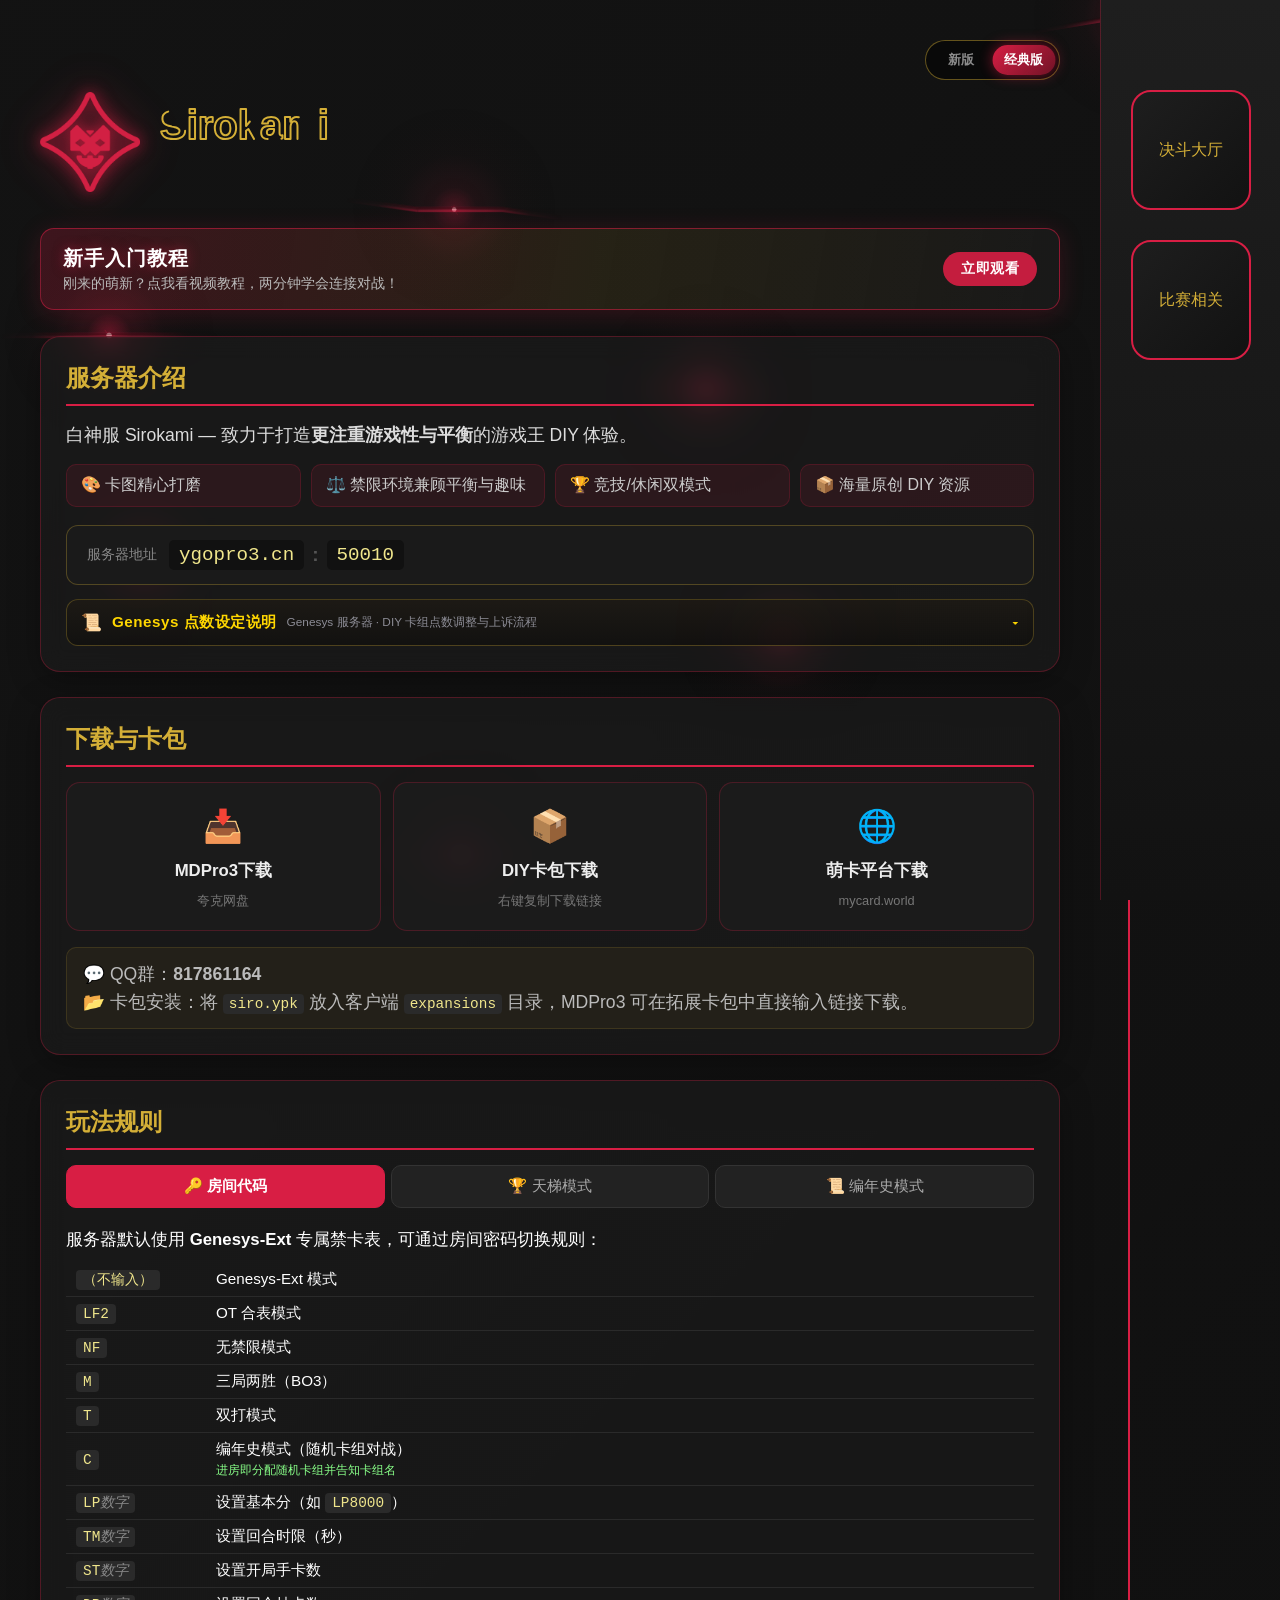
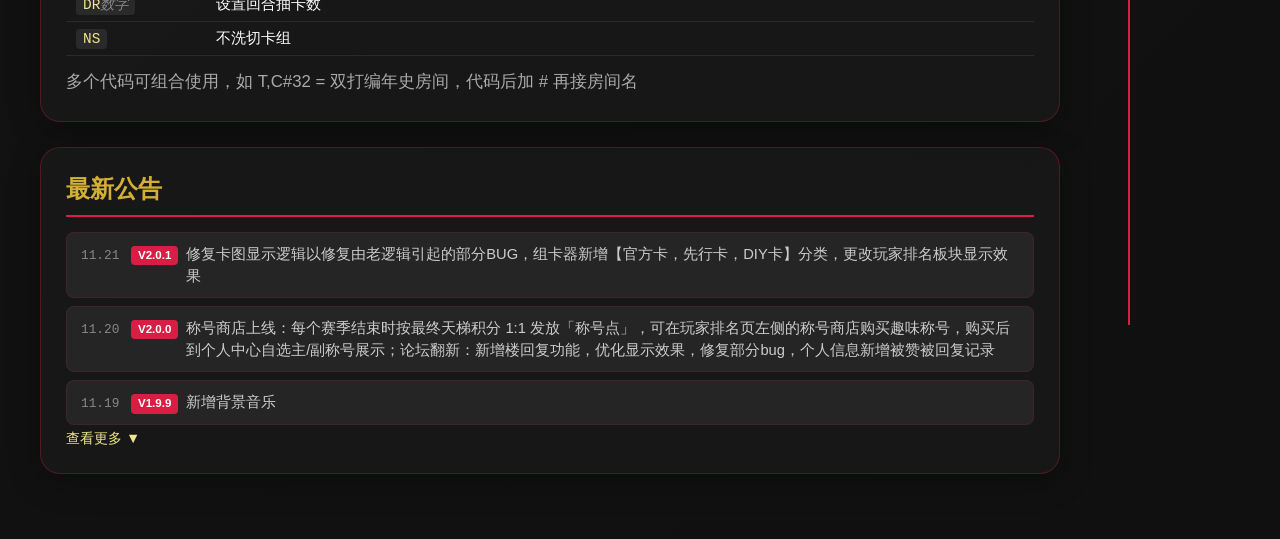
==== commit 64fd5c7f: "feat(称号): 段位称号金属配色与质感（巅峰/大师/钻石/黄金/白银/参战者）" ====
--- a/index.html
+++ b/index.html
@@ -6,18 +6,18 @@
     <title>白神服Sirokami - 游戏王DIY服务器</title>
     <link rel="icon" href="favicon.ico">
     <link rel="stylesheet" href="css/style.css?v=20261120e" id="css-style">
-    <link rel="stylesheet" href="css/title-shop.css?v=20261120b" id="css-title-shop">
-    <link rel="stylesheet" href="css/card-pool-info.css?v=20261107e5" id="css-card-pool" media="not all">
+    <link rel="stylesheet" href="css/title-shop.css?v=20261122b" id="css-title-shop">
+    <link rel="stylesheet" href="css/card-pool-info.css?v=20261121f" id="css-card-pool" media="not all">
     <link rel="stylesheet" href="css/eight-decks.css?v=20261107e5" id="css-eight-decks" media="not all">
     <link rel="stylesheet" href="css/xiaobairenshe.css" id="css-xiaobai" media="not all">
     <link rel="stylesheet" href="css/new-cards.css" id="css-new-cards" media="not all">
-    <link rel="stylesheet" href="css/player-ranking.css?v=20261120c" id="css-player-ranking" media="not all">
+    <link rel="stylesheet" href="css/player-ranking.css?v=20261120f" id="css-player-ranking" media="not all">
     <link rel="stylesheet" href="css/live-duels.css?v=20261107e5" id="css-live-duels" media="not all">
     <link rel="stylesheet" href="css/deck-viewer.css?v=20261107e5" id="css-deck-viewer">
-    <link rel="stylesheet" href="css/deck-community.css?v=20261120f" id="css-deck-community" media="not all">
+    <link rel="stylesheet" href="css/deck-community.css?v=20261120i" id="css-deck-community" media="not all">
     <link rel="stylesheet" href="css/chronicle-decks.css?v=20261107e5" id="css-chronicle-decks">
     <link rel="stylesheet" href="css/replay-viewer.css?v=20261117r" id="css-replay-viewer">
-    <link rel="stylesheet" href="css/ygocdb-search.css?v=20261107e5" id="css-ygocdb" media="not all">
+    <link rel="stylesheet" href="css/ygocdb-search.css?v=20261121f" id="css-ygocdb" media="not all">
     <style>
         body.loading {
             visibility: hidden;
@@ -273,7 +273,8 @@
             <div class="section">
                 <h2>最新公告</h2>
                 <div class="announcement-box">
-                    <div class="announcement-item"><span class="ann-date">11.20</span><span class="ann-badge">V2.0.0</span><span class="ann-text">称号商店上线：每个赛季结束时按最终天梯积分 1:1 发放「称号点」，可在玩家排名页左侧的称号商店购买趣味称号，购买后到个人中心自选主/副称号展示</span></div>
+                    <div class="announcement-item"><span class="ann-date">11.21</span><span class="ann-badge">V2.0.1</span><span class="ann-text">修复卡图显示逻辑以修复由老逻辑引起的部分BUG，组卡器新增【官方卡，先行卡，DIY卡】分类，更改玩家排名板块显示效果</span></div>
+                    <div class="announcement-item"><span class="ann-date">11.20</span><span class="ann-badge">V2.0.0</span><span class="ann-text">称号商店上线：每个赛季结束时按最终天梯积分 1:1 发放「称号点」，可在玩家排名页左侧的称号商店购买趣味称号，购买后到个人中心自选主/副称号展示；论坛翻新：新增楼回复功能，优化显示效果，修复部分bug，个人信息新增被赞被回复记录</span></div>
                     <div class="announcement-item"><span class="ann-date">11.19</span><span class="ann-badge">V1.9.9</span><span class="ann-text">新增背景音乐</span></div>
                     <div class="announcement-item"><span class="ann-date">11.18</span><span class="ann-badge">V1.9.8</span><span class="ann-text">新增操作音效，提高在线决斗手感</span></div>
                     <div class="announcement-item"><span class="ann-date">11.17</span><span class="ann-badge">V1.9.7</span><span class="ann-text">进一步优化在线决斗底层逻辑，贴近ygopro操作体验</span></div>
@@ -421,6 +422,13 @@
                     <div class="db-search-box">
                         <input type="text" class="db-search-input" id="dbSearchInput"
                             placeholder="搜索卡名 / ID / 效果..." autocomplete="off">
+                        <!-- 来源分类：全部 / 官方 / 先行 / DIY（按卡表里的 source 过滤） -->
+                        <div class="db-src-row" id="dbSrcRow">
+                            <button class="db-src-btn active" type="button" data-src="">全部</button>
+                            <button class="db-src-btn" type="button" data-src="ocg">📘 官方</button>
+                            <button class="db-src-btn" type="button" data-src="pre">🆕 先行</button>
+                            <button class="db-src-btn" type="button" data-src="diy">🎴 DIY</button>
+                        </div>
                         <div class="db-filter-toggle-row">
                             <button class="db-filter-toggle" id="dbFilterToggle">⚙ 筛选 <span class="db-filter-count" id="dbFilterCount"></span></button>
                             <button class="db-common-btn" id="dbCommonBtn" type="button" title="只看常用卡（手坑/泛用魔法陷阱等）">★ 常用卡</button>
@@ -673,68 +681,89 @@
             <div class="ranking-title">🏆 玩家排名</div>
             <div class="ranking-subtitle">M#房间 & 随机匹配双方登录对局计入 · 纯正向积分 · TOP50</div>
 
-            <div class="season-banner">
-                <div class="season-header">
-                    <span class="season-badge">S4</span>
-                    <span class="season-title">白神服天梯第三赛季</span>
-                </div>
-                <div class="season-detail">
-                    第三赛季（S3）已于 <strong>11月1日</strong> 结算（称号已发放）。<strong>每赛季为期一个月</strong>，S4 赛季持续至 <strong>11月30日</strong>，月末结算并发放<strong>天梯专属称号</strong>。
-                    <strong>每个赛季</strong>天梯达到 <strong>150 分</strong> 即可获得该赛季的 DIY 投稿资格（积分每赛季重置，每日首胜 +2）。
-                </div>
-                <div class="season-tiers">
-                    <span class="tier-item">🏆 S4 巅峰 <em>· 第1名</em><small>免费定制卡1张</small></span>
-                    <span class="tier-item">👑 S4 大师 <em>· 前8%</em></span>
-                    <span class="tier-item">💎 S4 钻石 <em>· 前18%</em></span>
-                    <span class="tier-item">🥇 S4 黄金 <em>· 前35%</em></span>
-                    <span class="tier-item">🥈 S4 白银 <em>· 前60%</em></span>
-                    <span class="tier-item">🎖 S4 参战者 <em>· 通过定级赛</em></span>
-                </div>
-            </div>
-
-            <!-- 先后手胜率（主要展示当前赛季天梯；数据来自游戏服数据库 duel_record_player.isFirst） -->
-            <div class="winrate-panel" id="winratePanel" hidden>
-                <div class="winrate-head">
-                    <span class="winrate-title">⚖️ 先后手胜率</span>
-                    <span class="winrate-note" id="winrateNote"></span>
-                </div>
-                <div class="winrate-season" id="winrateSeason"></div>
-                <div class="winrate-scopes" id="winrateScopes"></div>
-                <div class="winrate-months" id="winrateMonths"></div>
-            </div>
-
-            <div class="ranking-search">
-                <button id="titleShopBtn" class="title-shop-btn" title="用赛季结算获得的天梯积分购买称号">🛒 称号商店</button>
-                <input type="text" id="rankingSearchInput" placeholder="输入玩家名精确搜索...">
-                <button id="rankingSearchBtn">搜索</button>
-                <button id="rankingClearBtn" class="search-clear">清除</button>
-                <button id="cardStatsBtn" class="search-clear">📊 卡片统计</button>
-            </div>
-
-            <table class="rank-table">
-                <thead>
-                    <tr>
-                        <th>#</th>
-                        <th>玩家</th>
-                        <th>积分</th>
-                        <th>战绩</th>
-                        <th>胜率</th>
-                        <th>场次</th>
-                        <th>连胜</th>
-                        <th>卡组</th>
-                    </tr>
-                </thead>
-                <tbody id="rankTableBody">
-                    <tr>
-                        <td colspan="8">
-                            <div class="ranking-empty">加载中...</div>
-                        </td>
-                    </tr>
-                </tbody>
-            </table>
-
-            <div class="ranking-footer">
-                数据每场M#对局结束后更新 · 仅统计双方均已登录的对局
+            <div class="ranking-layout">
+                <!-- 侧栏：桌面放右栏，手机放到榜单前面 —— 赛季介绍 + 先后手胜率 -->
+                <aside class="rank-side">
+                    <div class="season-card">
+                        <div class="season-head">
+                            <span class="season-badge">S4</span>
+                            <span class="season-head-text">
+                                <b class="season-title">白神服天梯 · S4 赛季</b>
+                                <span class="season-when">11月30日结算</span>
+                            </span>
+                        </div>
+                        <ul class="season-points">
+                            <li><b>每赛季一个月</b>，月末结算并发放<b>天梯专属称号</b></li>
+                            <li>赛季天梯达 <b>150 分</b> → 该赛季 <b>DIY 投稿资格</b></li>
+                            <li>积分每赛季重置，<b>每日首胜 +2</b></li>
+                        </ul>
+                        <p class="season-foot">S3 已于 11月1日 结算，称号已发放</p>
+                        <details class="season-tiers-wrap">
+                            <summary>段位说明<i class="season-arrow" aria-hidden="true">▾</i></summary>
+                            <div class="season-tiers">
+                                <span class="tier-item">🏆 巅峰 <em>· 第1名</em><small>免费定制卡1张</small></span>
+                                <span class="tier-item">👑 大师 <em>· 前8%</em></span>
+                                <span class="tier-item">💎 钻石 <em>· 前18%</em></span>
+                                <span class="tier-item">🥇 黄金 <em>· 前35%</em></span>
+                                <span class="tier-item">🥈 白银 <em>· 前60%</em></span>
+                                <span class="tier-item">🎖 参战者 <em>· 通过定级赛</em></span>
+                            </div>
+                        </details>
+                    </div>
+
+                    <!-- 先后手胜率（数据来自游戏服数据库 duel_record_player.isFirst；手机端不显示，见决斗大厅） -->
+                    <div class="winrate-panel" id="winratePanel" hidden>
+                        <div class="winrate-head">
+                            <span class="winrate-title">⚖️ 先后手胜率</span>
+                            <span class="winrate-note" id="winrateNote"></span>
+                        </div>
+                        <div class="winrate-season" id="winrateSeason"></div>
+                        <div class="winrate-scopes" id="winrateScopes"></div>
+                        <details class="winrate-months-wrap" id="winrateMonthsWrap">
+                            <summary>按月趋势<i class="season-arrow" aria-hidden="true">▾</i></summary>
+                            <div class="winrate-months" id="winrateMonths"></div>
+                        </details>
+                    </div>
+                </aside>
+
+                <!-- 主栏：搜索 + 天梯排行 -->
+                <div class="rank-main">
+                    <div class="ranking-search">
+                        <button id="titleShopBtn" class="title-shop-btn" title="用赛季结算获得的天梯积分购买称号">🛒 称号商店</button>
+                        <input type="text" id="rankingSearchInput" placeholder="输入玩家名精确搜索...">
+                        <button id="rankingSearchBtn">搜索</button>
+                        <button id="rankingClearBtn" class="search-clear">清除</button>
+                        <button id="cardStatsBtn" class="search-clear">📊 卡片统计</button>
+                    </div>
+
+                    <div class="rank-list-card">
+                        <table class="rank-table">
+                            <thead>
+                                <tr>
+                                    <th>#</th>
+                                    <th>玩家</th>
+                                    <th>积分</th>
+                                    <th>战绩</th>
+                                    <th>胜率</th>
+                                    <th>场次</th>
+                                    <th>连胜</th>
+                                    <th>卡组</th>
+                                </tr>
+                            </thead>
+                            <tbody id="rankTableBody">
+                                <tr>
+                                    <td colspan="8">
+                                        <div class="ranking-empty">加载中...</div>
+                                    </td>
+                                </tr>
+                            </tbody>
+                        </table>
+
+                        <div class="ranking-footer">
+                            数据每场M#对局结束后更新 · 仅统计双方均已登录的对局
+                        </div>
+                    </div>
+                </div>
             </div>
         </div>
 
@@ -872,15 +901,15 @@
          SCRIPTS — 全部JS
          ═══════════════════════════════════════════════════════ -->
     <script src="js/script.js?v=20261120k"></script>
-    <script src="js/card-pool-info.js?v=20261119r"></script>
+    <script src="js/card-pool-info.js?v=20261122a"></script>
     <script src="js/cloud-decks.js?v=20261115z"></script>
-<script src="js/deck-builder.js?v=20261119r"></script>
+<script src="js/deck-builder.js?v=20261121m"></script>
     <script src="js/eight-decks.js?v=20261119r"></script>
-    <script src="js/player-ranking.js?v=20261120c"></script>
+    <script src="js/player-ranking.js?v=20261122a"></script>
     <script src="js/title-shop.js?v=20261120c"></script>
     <script src="js/live-duels.js?v=20261116b"></script>
-    <script src="js/deck-viewer.js?v=20261120b"></script>
-    <script src="js/deck-community.js?v=20261120m"></script>
+    <script src="js/deck-viewer.js?v=20261121g"></script>
+    <script src="js/deck-community.js?v=20261122a"></script>
     <script src="js/chronicle-decks.js?v=20260919d"></script>
     <script src="js/replay-viewer.js?v=20261119r"></script>
     <script src="js/ygocdb-search.js?v=20261022e"></script>
--- a/css/title-shop.css
+++ b/css/title-shop.css
@@ -423,6 +423,54 @@
 .forum-title[data-rarity="红"] { color: #FF5F6D; }
 .forum-title[data-rarity="紫"] { color: #C08CFF; }
 
+/* ── 段位称号金属质感（S1/S2… 前缀 + 段位名；参战者纯白） ── */
+.tier-metal[data-tier="巅峰"] {
+    --m1: #FFF6E0; --m2: #FFD27A; --m3: #F08A3C; --m4: #C0392B;
+    --chip-bg: rgba(226, 88, 43, 0.12); --chip-border: rgba(255, 150, 90, 0.55);
+}
+.tier-metal[data-tier="大师"] {
+    --m1: #F7E9FF; --m2: #D6A8FF; --m3: #A05CE0; --m4: #6B2FA8;
+    --chip-bg: rgba(170, 100, 255, 0.12); --chip-border: rgba(190, 130, 255, 0.55);
+}
+.tier-metal[data-tier="钻石"] {
+    --m1: #FFFFFF; --m2: #F2FCFF; --m3: #B8E6FF; --m4: #6FB3E0;
+    --chip-bg: rgba(120, 200, 255, 0.10); --chip-border: rgba(160, 220, 255, 0.60);
+}
+.tier-metal[data-tier="黄金"] {
+    --m1: #FFFCE8; --m2: #FFE9A0; --m3: #E8B93A; --m4: #A87412;
+    --chip-bg: rgba(255, 210, 80, 0.12); --chip-border: rgba(255, 210, 90, 0.55);
+}
+.tier-metal[data-tier="白银"] {
+    --m1: #FFFFFF; --m2: #EDF1F5; --m3: #C2CBD6; --m4: #8A95A3;
+    --chip-bg: rgba(200, 210, 225, 0.10); --chip-border: rgba(200, 210, 225, 0.50);
+}
+.tier-metal[data-tier="参战者"] {
+    --m1: #F4F4F4; --m2: #F4F4F4; --m3: #F4F4F4; --m4: #F4F4F4;
+    --chip-bg: rgba(255, 255, 255, 0.06); --chip-border: rgba(255, 255, 255, 0.35);
+}
+
+.rank-title.tier-metal,
+.tier-metal-text {
+    background-image: linear-gradient(180deg,
+        var(--m1) 0%, #FFFFFF 9%, var(--m2) 24%, var(--m3) 52%, var(--m4) 76%, var(--m2) 92%, #FFFFFF 100%);
+    -webkit-background-clip: text;
+    background-clip: text;
+    -webkit-text-fill-color: transparent;
+    color: transparent;
+    text-shadow: none;
+    filter: drop-shadow(0 1px 1px rgba(0, 0, 0, 0.55));
+}
+.rank-title.tier-metal[data-tier="参战者"],
+.tier-metal[data-tier="参战者"] .tier-metal-text {
+    text-shadow: none;
+    filter: none;
+}
+.forum-title.tier-metal,
+.profile-title-chip.tier-metal {
+    border-color: var(--chip-border);
+    background: var(--chip-bg);
+}
+
 /* ── 响应式 ── */
 @media (max-width: 1100px) {
     .ts-grid { grid-template-columns: repeat(3, minmax(0, 1fr)); }
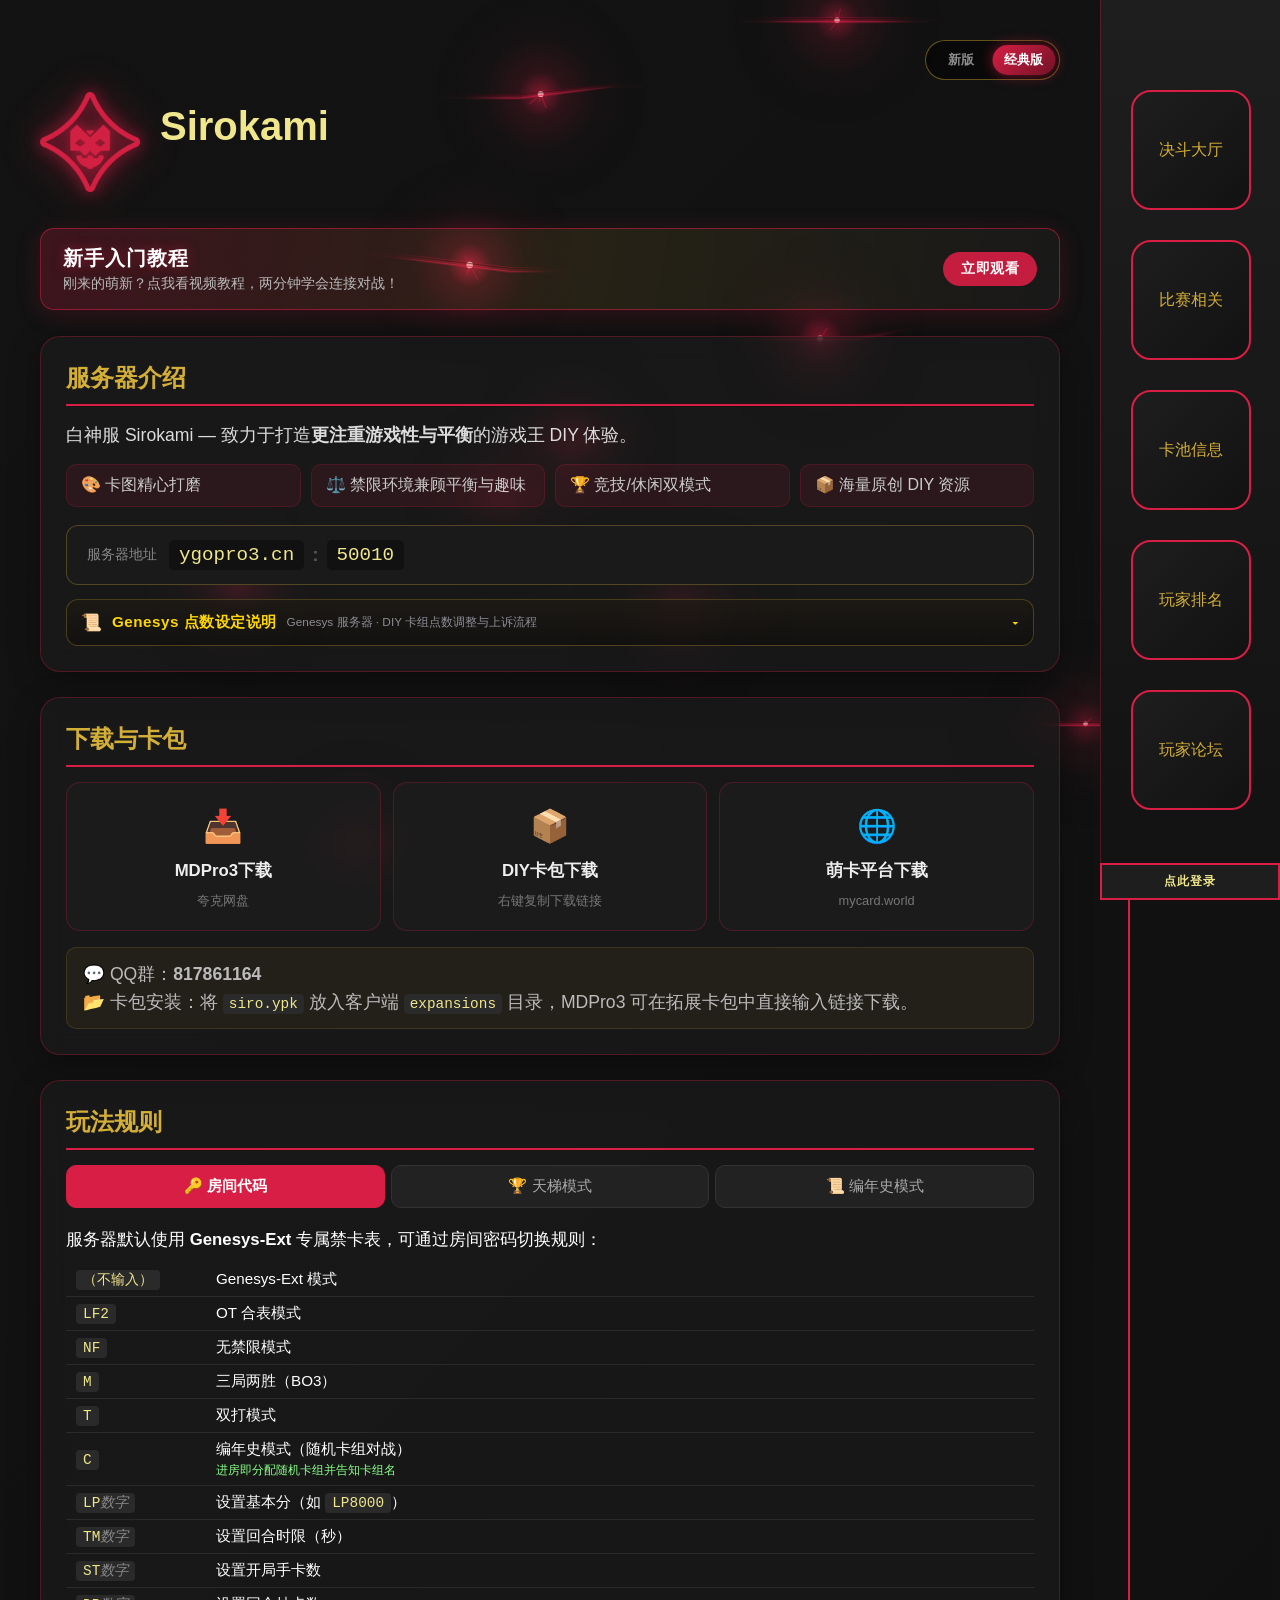
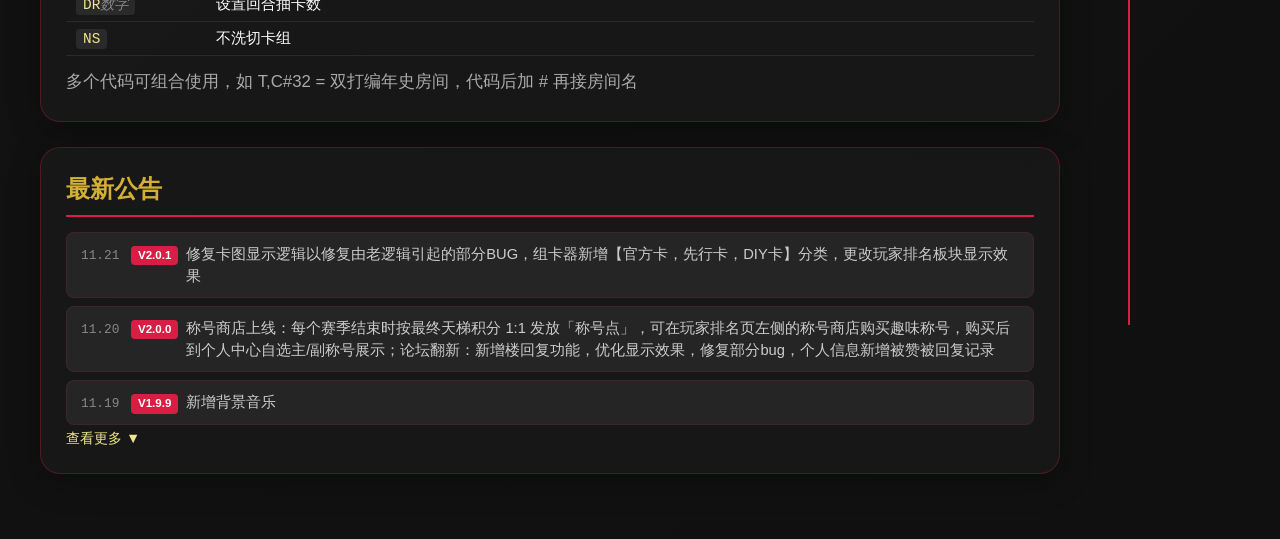
==== commit 0d21f0a2: "fix(称号): 段位金属样式兼容「S3 黄金 牢」等牢字辈后缀" ====
--- a/index.html
+++ b/index.html
@@ -905,11 +905,11 @@
     <script src="js/cloud-decks.js?v=20261115z"></script>
 <script src="js/deck-builder.js?v=20261121m"></script>
     <script src="js/eight-decks.js?v=20261119r"></script>
-    <script src="js/player-ranking.js?v=20261122a"></script>
+    <script src="js/player-ranking.js?v=20261122b"></script>
     <script src="js/title-shop.js?v=20261120c"></script>
     <script src="js/live-duels.js?v=20261116b"></script>
     <script src="js/deck-viewer.js?v=20261121g"></script>
-    <script src="js/deck-community.js?v=20261122a"></script>
+    <script src="js/deck-community.js?v=20261122b"></script>
     <script src="js/chronicle-decks.js?v=20260919d"></script>
     <script src="js/replay-viewer.js?v=20261119r"></script>
     <script src="js/ygocdb-search.js?v=20261022e"></script>
